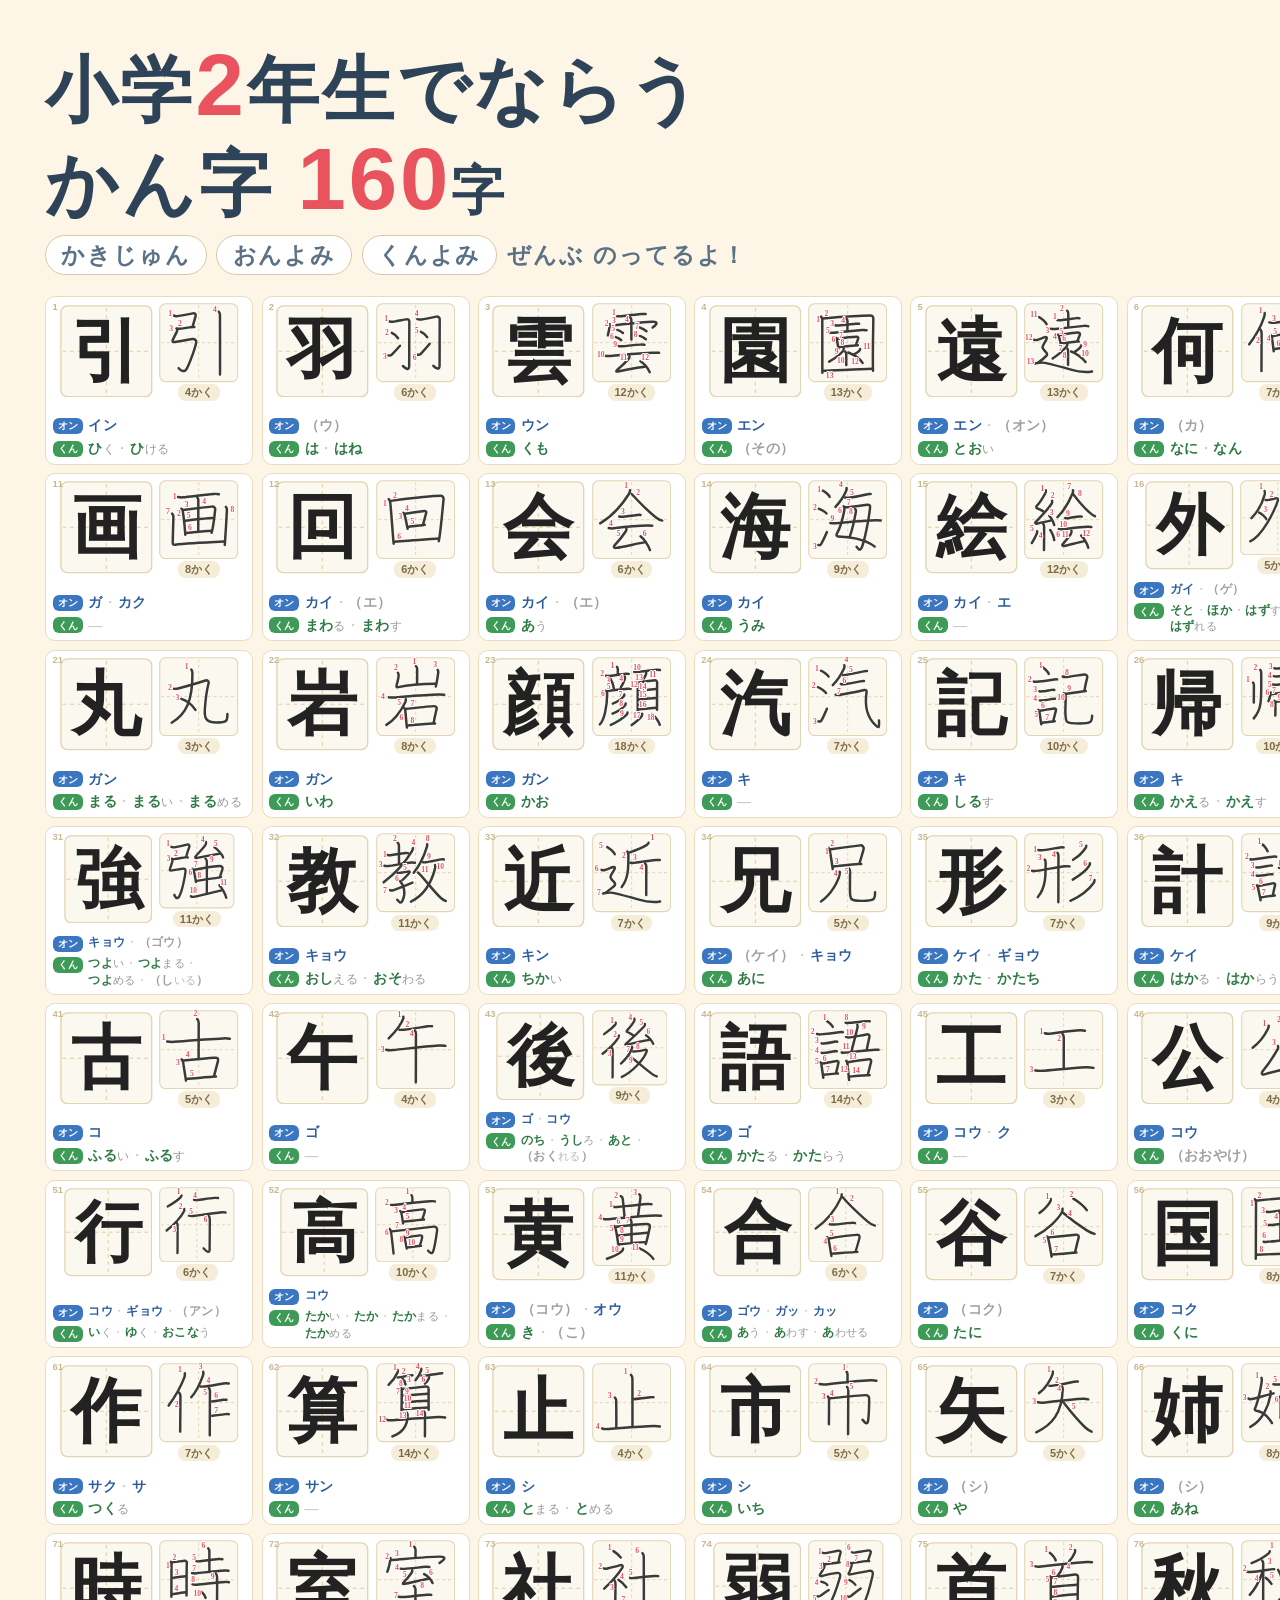
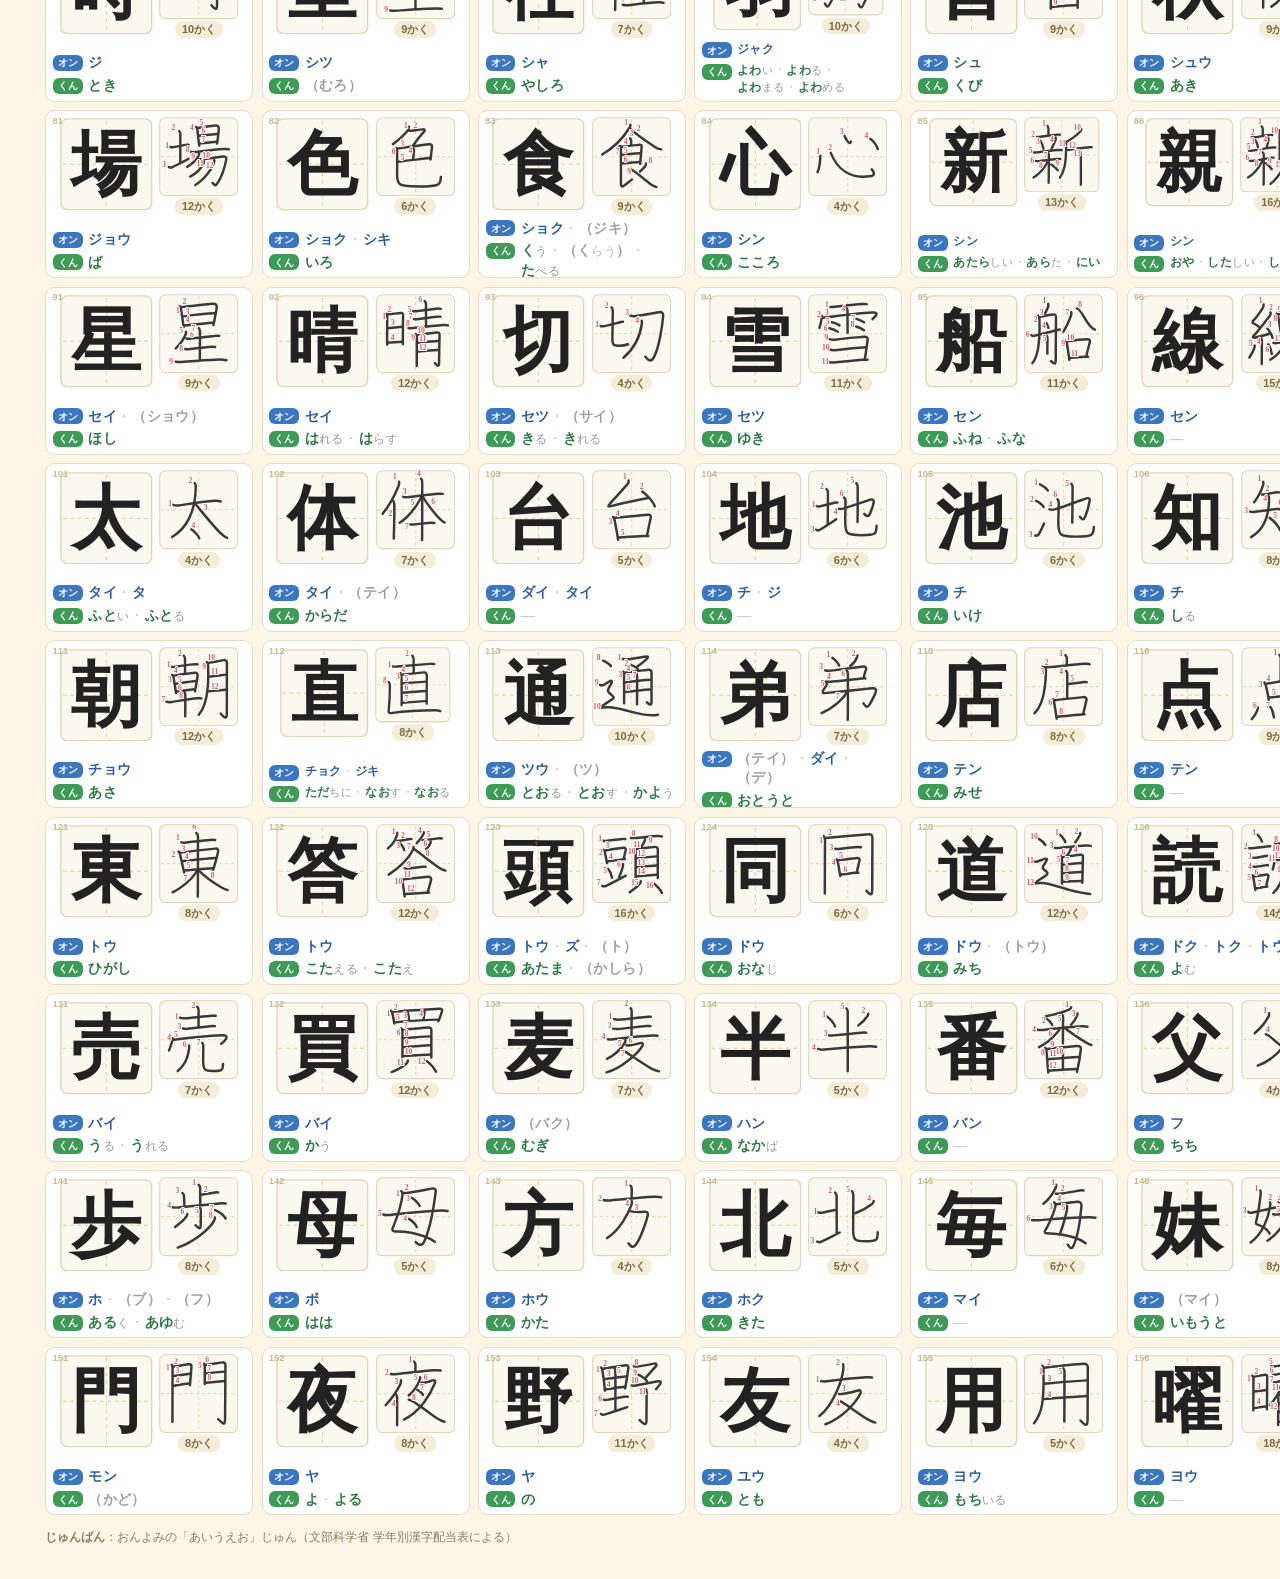
==== kanji-poster/poster.html @ ee33a159 "小学2年生配当漢字160字のA1ポスター（書き順・音訓読みつき）を追加 - 常用漢字表・学年別漢字配当表・KanjiVGを照合した検証済みデータで組版 - A1（594×841mm）完全ベクターPDF" ====
<!DOCTYPE html>
<html lang="ja"><head><meta charset="utf-8">
<style>
@font-face { font-family:"Klee One"; src:url("fonts/KleeOne-Regular.ttf"); font-weight:400; }
@font-face { font-family:"Klee One"; src:url("fonts/KleeOne-SemiBold.ttf"); font-weight:600; }
@font-face { font-family:"Zen Maru"; src:url("fonts/ZenMaruGothic-Medium.ttf"); font-weight:500; }
@font-face { font-family:"Zen Maru"; src:url("fonts/ZenMaruGothic-Bold.ttf"); font-weight:700; }
@font-face { font-family:"Zen Maru"; src:url("fonts/ZenMaruGothic-Black.ttf"); font-weight:900; }
@page { size:594mm 841mm; margin:0; }
* { margin:0; padding:0; box-sizing:border-box; }
html,body { width:594mm; height:841mm; overflow:hidden; }
body { background:#fdf6e6; font-family:"Zen Maru","Klee One",sans-serif; color:#3a3a3a;
       -webkit-print-color-adjust:exact; print-color-adjust:exact; }
.page { width:594mm; height:840.2mm; padding:10mm 12mm 8mm; display:flex; flex-direction:column;
         page-break-after:avoid; page-break-inside:avoid; }

/* ---------- ヘッダー ---------- */
.header { display:flex; align-items:stretch; gap:8mm; margin-bottom:5.5mm; }
.titlebox { flex:1; }
.title { font-weight:900; font-size:19mm; letter-spacing:0.8mm; line-height:1.08; color:#2f4358; }
.title .num { color:#e8535e; font-size:23mm; }
.title .ji { font-size:14mm; }
.subtitle { margin-top:2.6mm; font-weight:700; font-size:6.2mm; color:#5b7186; letter-spacing:0.5mm; }
.subtitle .tag { display:inline-block; background:#fff; border:0.5mm solid #d8c9a8; border-radius:10mm;
                  padding:0.8mm 4mm; margin-right:2.5mm; }
.legend { width:150mm; background:#fff; border:0.6mm solid #e5d7b4; border-radius:4mm;
           padding:3.5mm 4mm 3mm; display:flex; gap:4mm; }
.legend .cell.lg { width:56mm; flex:none; box-shadow:none; border:0.45mm solid #e8dcc0; }
.lgtitle { font-weight:900; font-size:5.2mm; color:#2f4358; margin-bottom:1.6mm; }
.lgtitle span { background:#ffe9a8; border-radius:2mm; padding:0 1.6mm; }
.lgnotes { flex:1; font-size:3.55mm; font-weight:500; line-height:1.62; color:#4a4a4a; }
.lgnotes b { font-weight:700; }
.lgnotes .r { color:#e8535e; font-weight:700; }
.lgnotes .b { color:#3b76c0; font-weight:700; }
.lgnotes .g { color:#3e9b57; font-weight:700; }
.lgnotes .gy { color:#8a8a8a; }

/* ---------- グリッド ---------- */
.grid { flex:1; min-height:0; display:grid; grid-template-columns:repeat(10,1fr);
         grid-template-rows:repeat(16,minmax(0,1fr)); gap:2.2mm; }
.cell { position:relative; background:#fff; border:0.45mm solid #e8dcc0; border-radius:2.6mm;
         padding:1.6mm 1.8mm 1.4mm; display:flex; flex-direction:column; overflow:hidden; }
.idx { position:absolute; top:1mm; left:1.6mm; font-size:2.5mm; font-weight:700; color:#c9b98f; }
.chead { display:flex; justify-content:center; align-items:flex-start; gap:1.8mm; }
.big { width:24.5mm; height:24.5mm; margin-top:0.4mm; }
.bigk { font-family:"Klee One"; font-weight:600; font-size:76px; fill:#222;
         text-anchor:middle; dominant-baseline:central; }
.sqbg { fill:#fbf8ef; stroke:#e3d5b2; stroke-width:1.5; }
.gl { stroke:#dccf9f; stroke-width:1.1; stroke-dasharray:4 4; }
.sowrap { display:flex; flex-direction:column; align-items:center; }
.sod { width:21mm; height:21mm; }
.st { fill:none; stroke:#3a3a3a; stroke-width:3.4; stroke-linecap:round; stroke-linejoin:round; }
.sn { font-family:"Zen Maru"; font-weight:900; font-size:10.5px; fill:#e8535e;
       stroke:#ffffff; stroke-width:2.6px; paint-order:stroke fill; }
.scount { margin-top:0.5mm; font-size:2.9mm; font-weight:700; color:#7a6b47;
           background:#f5edd8; border-radius:2mm; padding:0 1.8mm; line-height:1.5; }

/* ---------- 読み ---------- */
.reads { margin-top:auto; padding-top:1.1mm; display:flex; flex-direction:column; gap:0.9mm; }
.rline { display:flex; align-items:baseline; gap:1.4mm; }
.chip { flex:none; font-size:2.7mm; font-weight:900; color:#fff; border-radius:1.6mm;
         padding:0.35mm 1.3mm 0.25mm; line-height:1.35; align-self:flex-start; margin-top:0.45mm; }
.con { background:#3b76c0; }
.ckun { background:#3e9b57; }
.rtx { font-family:"Klee One"; font-weight:600; font-size:3.7mm; line-height:1.38; letter-spacing:0.1mm; }
.rtx.on { color:#2c5d9e; }
.rtx.kun { color:#2e7a44; }
.ok { font-weight:400; color:#999; font-size:88%; }
.jhs { color:#a0a0a0; }
.jhs .ok { color:#b8b8b8; }
.rd { white-space:nowrap; }
.rsep { color:#c8c8c8; font-weight:400; margin:0 0.1mm; }
.none { color:#c8c8c8; }
.cell.sm .rtx { font-size:3.2mm; }
.cell.xs .rtx { font-size:2.75mm; letter-spacing:0; }
.cell.xxs .rtx { font-size:2.45mm; letter-spacing:0; line-height:1.24; }
.cell.xxs .reads { gap:0.5mm; padding-top:0.7mm; }
.cell.sm .big, .cell.xs .big, .cell.xxs .big { width:23.4mm; height:23.4mm; }
.cell.sm .sod, .cell.xs .sod, .cell.xxs .sod { width:20mm; height:20mm; }
.cell.lg .rtx { font-size:3.4mm; }

/* ---------- フッター ---------- */
.footer { margin-top:4mm; display:flex; justify-content:space-between; align-items:flex-end;
           font-size:3.1mm; font-weight:500; color:#8a7c5c; }
.footer .left b { font-weight:700; }
</style></head>
<body><div class="page">
  <div class="header">
    <div class="titlebox">
      <div class="title">小学<span class="num">2</span>年生でならう<br>かん字 <span class="num">160</span><span class="ji">字</span></div>
      <div class="subtitle"><span class="tag">かきじゅん</span><span class="tag">おんよみ</span><span class="tag">くんよみ</span>ぜんぶ のってるよ！</div>
    </div>
    <div class="legend">
      <div class="cell lg">
  <div class="chead">
    <svg class="big" viewBox="0 0 100 100"><rect x="1" y="1" width="98" height="98" rx="7" class="sqbg"/><line x1="50.0" y1="3" x2="50.0" y2="97" class="gl"/><line x1="3" y1="50.0" x2="97" y2="50.0" class="gl"/><text x="50" y="50" class="bigk">強</text></svg>
    <div class="sowrap"><svg class="sod" viewBox="0 0 109 109"><rect x="1" y="1" width="107" height="107" rx="8" class="sqbg"/><line x1="54.5" y1="3" x2="54.5" y2="106" class="gl"/><line x1="3" y1="54.5" x2="106" y2="54.5" class="gl"/><path d="M17.5,19.84c1,0.66,3.5,0.95,4.69,0.79c5.81-0.76,13.69-2.51,18.27-3.79c2.42-0.67,4.29,0.78,3.24,3.39c-0.61,1.53-3.39,9.93-4.37,13.78" class="st"/><path d="M18.38,37.25c0.75,0.25,2.03,0.43,3.26,0.32c5.34-0.49,14.24-2.32,15.87-2.32c2,0,2.75-0.25,4,0" class="st"/><path d="M18.88,37.43c0.84,0.84,0.71,2.31,0.36,3.83C18.83,43,16.35,50.03,16,50.94c-1,2.56-0.53,3.75,2.75,3.06c3-0.62,12.25-2.3,16.46-2.69c2.04-0.19,3.29,1.56,3.04,4.19c-0.85,8.9-5.22,29.45-9,35.75c-3.75,6.25-6.36-0.31-7.19-2.17" class="st"/><path d="M67.75,12.75c0.38,1.75-0.25,4-1.25,5.25c-5.49,6.86-7.25,8.5-13.32,15.09C51.39,35.05,52,36.63,55,36c9.5-2,21.25-4.25,32.85-6.25" class="st"/><path d="M79.88,20.5c4.46,2.6,11.51,10.7,12.62,14.75" class="st"/><path d="M48.25,51.62c0.5,0.19,1.67,1.53,1.8,2.1c0.75,3.36,1.54,7.11,2.52,12.81c0.23,1.32,0.47,2.72,0.72,4.2" class="st"/><path d="M50.99,52.97c11.63-2.34,27.88-4.72,36.57-5.39c2.74-0.21,4.5,2.38,4.18,3.67c-0.91,3.67-2.48,7.26-3.53,11.24" class="st"/><path d="M53.62,69c6.93-1.31,21.4-3.19,32.15-4.76c1.29-0.19,2.53-0.37,3.7-0.55" class="st"/><path d="M66.97,37c1.28,1,2.07,2.5,2.07,4.26c0,3.99,0.05,32.54-0.08,45.24" class="st"/><path d="M45.98,91.04c1.02,1.21,2.87,1.16,3.88,0.97s37.61-8.34,40.65-9.26" class="st"/><path d="M87,75.5c3.53,3.18,9.12,13.06,10,18" class="st"/><text x="10.5" y="18.5" class="sn">1</text><text x="21.75" y="33.13" class="sn">2</text><text x="11.25" y="40.63" class="sn">3</text><text x="60.5" y="13.5" class="sn">4</text><text x="79.5" y="18.5" class="sn">5</text><text x="42.5" y="60.5" class="sn">6</text><text x="50.5" y="49.63" class="sn">7</text><text x="55.5" y="65.5" class="sn">8</text><text x="73.5" y="42.13" class="sn">9</text><text x="44.25" y="87.13" class="sn">10</text><text x="88.5" y="74.5" class="sn">11</text></svg><div class="scount">11かく</div></div>
  </div>
  <div class="reads">
    <div class="rline"><span class="chip con">オン</span><span class="rtx on"><span class="rd">キョウ</span><span class="rsep">・</span><span class="rd jhs">（ゴウ）</span></span></div>
    <div class="rline"><span class="chip ckun">くん</span><span class="rtx kun"><span class="rd">つよ<span class="ok">い</span></span><span class="rsep">・</span><span class="rd">つよ<span class="ok">まる</span></span><span class="rsep">・</span><span class="rd">つよ<span class="ok">める</span></span><span class="rsep">・</span><span class="rd jhs">（し<span class="ok">いる</span>）</span></span></div>
  </div>
</div>
      <div class="lgn">
        <div class="lgtitle"><span>この ひょうの みかた</span></div>
        <div class="lgnotes">
          <span class="r">あかい すうじ</span>は かく じゅんばん（かきじゅん）だよ。<br>
          <b class="b">オン</b>＝おんよみ（カタカナ）、<b class="g">くん</b>＝くんよみ（ひらがな）。<br>
          <span class="gy">ほそい じ</span>は おくりがな。<span class="gy">（　）の よみかた</span>は 中学校や 高校で ならうよ。<br>
          「◯かく」は その かん字を かく かいすう（<b>画すう</b>）だよ。
        </div>
      </div>
    </div>
  </div>
  <div class="grid">
<div class="cell">
  <div class="idx">1</div>
  <div class="chead">
    <svg class="big" viewBox="0 0 100 100"><rect x="1" y="1" width="98" height="98" rx="7" class="sqbg"/><line x1="50.0" y1="3" x2="50.0" y2="97" class="gl"/><line x1="3" y1="50.0" x2="97" y2="50.0" class="gl"/><text x="50" y="50" class="bigk">引</text></svg>
    <div class="sowrap"><svg class="sod" viewBox="0 0 109 109"><rect x="1" y="1" width="107" height="107" rx="8" class="sqbg"/><line x1="54.5" y1="3" x2="54.5" y2="106" class="gl"/><line x1="3" y1="54.5" x2="106" y2="54.5" class="gl"/><path d="M20.5,17.25c1.5,0.88,3.73,0.9,5,0.75c5.12-0.62,15.62-2.5,21-3.75c2.54-0.59,4.53,0.85,3.75,3.75c-0.88,3.25-2.88,10.25-4,14" class="st"/><path d="M24,35c1,0.5,2.45,0.51,3.62,0.44c4.88-0.31,12.62-1.69,15.62-2.19c1.74-0.29,3.62-0.5,5.25-0.25" class="st"/><path d="M24.75,35.5c0.88,1.25,0.62,2.25-0.25,4c-0.65,1.3-5.07,10.06-5.5,11c-1.25,2.75,0,3.5,3,3c2.03-0.34,19.5-3.25,23.5-4c3.55-0.67,6.23,1.45,5.52,5c-1.97,9.78-9.4,29.42-13.02,36c-2.75,5-7.5,3.25-11-1" class="st"/><path d="M82,11.75c1.31,1.31,1.75,3,1.75,4.75c0,0.89,0.09,58.38,0.09,75.5c0,3.17-0.06,5.38-0.09,6.25" class="st"/><text x="12.75" y="18.13" class="sn">1</text><text x="26.0" y="32.0" class="sn">2</text><text x="14.25" y="39.13" class="sn">3</text><text x="74.0" y="12.0" class="sn">4</text></svg><div class="scount">4かく</div></div>
  </div>
  <div class="reads">
    <div class="rline"><span class="chip con">オン</span><span class="rtx on"><span class="rd">イン</span></span></div>
    <div class="rline"><span class="chip ckun">くん</span><span class="rtx kun"><span class="rd">ひ<span class="ok">く</span></span><span class="rsep">・</span><span class="rd">ひ<span class="ok">ける</span></span></span></div>
  </div>
</div><div class="cell">
  <div class="idx">2</div>
  <div class="chead">
    <svg class="big" viewBox="0 0 100 100"><rect x="1" y="1" width="98" height="98" rx="7" class="sqbg"/><line x1="50.0" y1="3" x2="50.0" y2="97" class="gl"/><line x1="3" y1="50.0" x2="97" y2="50.0" class="gl"/><text x="50" y="50" class="bigk">羽</text></svg>
    <div class="sowrap"><svg class="sod" viewBox="0 0 109 109"><rect x="1" y="1" width="107" height="107" rx="8" class="sqbg"/><line x1="54.5" y1="3" x2="54.5" y2="106" class="gl"/><line x1="3" y1="54.5" x2="106" y2="54.5" class="gl"/><path d="M18.5,25.25c1.75,0.75,3.75,0.75,6.32,0.34c5.22-0.84,14.87-2.97,16.46-3.1c3.58-0.29,4.48,0.39,4.48,3.55c0,3.6-0.17,48.23-0.17,60.15c0,9.08-7.72,1.06-8.61,0.32" class="st"/><path d="M21.77,41.08c3.02,1.3,6.48,4.29,8.54,7.38" class="st"/><path d="M17,72c2.12,0.62,3.25,0.25,4.75-1.25c0.88-0.88,7.5-7.75,11.25-12" class="st"/><path d="M56.75,22.25C58.5,22.88,60,23,62.57,22.59c5.22-0.84,18.89-3.55,20.46-3.85c2.47-0.48,4.48,1.27,4.48,3.55c0,3.85-0.17,51.73-0.17,63.65c0,8.58-7.72,1.06-8.61,0.32" class="st"/><path d="M61.77,39.58c3.02,1.3,6.98,4.92,8.54,7.38" class="st"/><path d="M56.75,71c1.88,0.5,3.25,0.25,4.75-1.25c1.51-1.51,8.7-9.55,12.25-13.75" class="st"/><text x="11.25" y="24.13" class="sn">1</text><text x="12.5" y="43.5" class="sn">2</text><text x="9.5" y="76.5" class="sn">3</text><text x="53.25" y="18.13" class="sn">4</text><text x="53.25" y="41.5" class="sn">5</text><text x="50.5" y="78.5" class="sn">6</text></svg><div class="scount">6かく</div></div>
  </div>
  <div class="reads">
    <div class="rline"><span class="chip con">オン</span><span class="rtx on"><span class="rd jhs">（ウ）</span></span></div>
    <div class="rline"><span class="chip ckun">くん</span><span class="rtx kun"><span class="rd">は</span><span class="rsep">・</span><span class="rd">はね</span></span></div>
  </div>
</div><div class="cell">
  <div class="idx">3</div>
  <div class="chead">
    <svg class="big" viewBox="0 0 100 100"><rect x="1" y="1" width="98" height="98" rx="7" class="sqbg"/><line x1="50.0" y1="3" x2="50.0" y2="97" class="gl"/><line x1="3" y1="50.0" x2="97" y2="50.0" class="gl"/><text x="50" y="50" class="bigk">雲</text></svg>
    <div class="sowrap"><svg class="sod" viewBox="0 0 109 109"><rect x="1" y="1" width="107" height="107" rx="8" class="sqbg"/><line x1="54.5" y1="3" x2="54.5" y2="106" class="gl"/><line x1="3" y1="54.5" x2="106" y2="54.5" class="gl"/><path d="M34.21,18.07c1.59,0.18,3.65,0.3,5.08,0.14c0.35-0.04,0.72-0.08,1.1-0.12c6.92-0.75,18.73-2.14,27.81-2.95c2.01-0.18,3.69-0.15,5.54,0.1" class="st"/><path d="M24.54,29c-0.17,5.3-1.64,10.11-2.73,15.47" class="st"/><path d="M26.02,31.17c16.23-2.04,39.36-4.54,56.48-5.42c11.49-0.59,3.75,5.75,0.75,8" class="st"/><path d="M52.48,19.59c0.91,0.91,1.57,2.41,1.57,3.82c0,0.3,0.04,13.99,0.05,21.84c0,2.18,0.01,3.93,0.01,4.84" class="st"/><path d="M34.72,36.98c2.67,0.69,6.32,3,7.78,4.15" class="st"/><path d="M32.72,46.88c2.5,0.75,6.12,3.01,7.49,4.26" class="st"/><path d="M65.93,33.77c3.53,1.3,7.53,3.9,8.94,4.98" class="st"/><path d="M65.7,45.19c2.85,0.8,6.74,3.22,8.3,4.56" class="st"/><path d="M36.5,59.2c1.42,0.27,3.8,0.4,5.21,0.27c9.21-0.84,15.69-1.84,25.2-2.31c2.36-0.12,4.03,0.13,5.21,0.26" class="st"/><path d="M17.5,72.41c3.6,0.44,7.19,0.47,10.76,0.05c16.62-1.96,36.6-3.48,53.89-4.17c4.75-0.19,7.6-0.06,9.98,0.13" class="st"/><path d="M51.43,73.28c0.07,1.22-0.47,2.87-1.36,3.87C45.75,82,40.5,87,34.78,91.61c-1.97,1.59-2.11,3.21,1.01,2.48C42.5,92.5,61.58,89,72.5,87.5" class="st"/><path d="M66.46,79.93C71,82.58,76.88,89.62,79.31,95" class="st"/><text x="27.5" y="16.5" class="sn">1</text><text x="17.5" y="31.5" class="sn">2</text><text x="27.5" y="27.13" class="sn">3</text><text x="45.38" y="25.5" class="sn">4</text><text x="26.5" y="38.88" class="sn">5</text><text x="24.62" y="49.25" class="sn">6</text><text x="59.05" y="35.62" class="sn">7</text><text x="57.25" y="46.13" class="sn">8</text><text x="29.25" y="60.0" class="sn">9</text><text x="6.88" y="73.88" class="sn">10</text><text x="38.62" y="78.75" class="sn">11</text><text x="67.75" y="78.12" class="sn">12</text></svg><div class="scount">12かく</div></div>
  </div>
  <div class="reads">
    <div class="rline"><span class="chip con">オン</span><span class="rtx on"><span class="rd">ウン</span></span></div>
    <div class="rline"><span class="chip ckun">くん</span><span class="rtx kun"><span class="rd">くも</span></span></div>
  </div>
</div><div class="cell">
  <div class="idx">4</div>
  <div class="chead">
    <svg class="big" viewBox="0 0 100 100"><rect x="1" y="1" width="98" height="98" rx="7" class="sqbg"/><line x1="50.0" y1="3" x2="50.0" y2="97" class="gl"/><line x1="3" y1="50.0" x2="97" y2="50.0" class="gl"/><text x="50" y="50" class="bigk">園</text></svg>
    <div class="sowrap"><svg class="sod" viewBox="0 0 109 109"><rect x="1" y="1" width="107" height="107" rx="8" class="sqbg"/><line x1="54.5" y1="3" x2="54.5" y2="106" class="gl"/><line x1="3" y1="54.5" x2="106" y2="54.5" class="gl"/><path d="M18,18.79c1.29,1.29,1.61,2.94,1.61,4.78c0,12.45,0.07,46.78,0.08,66.05c0,2.27,0,4.33,0,6.12" class="st"/><path d="M20.74,21.21c19.04-1.59,54.71-3.96,65.51-3.96c2.75,0,3.55,2.42,3.5,5.35C89.52,36.75,88.86,66.5,89.16,88c0.02,1.75,0.05,3.44,0.09,5.07" class="st"/><path d="M37.07,30.57c1.25,0.26,3.52,0.34,4.77,0.26C50.25,30.25,60,29,65.82,28.47c2.07-0.19,3.32-0.13,4.36,0" class="st"/><path d="M52.99,21.87c0.64,0.64,1.25,1.76,1.25,2.69c0,2.95-0.14,13.16-0.14,14.01" class="st"/><path d="M29.39,40.62c1.62,0.43,4.3,0.34,5.91,0.18c11.94-1.18,29.44-2.8,39.52-3.69c2.68-0.24,4.32,0.2,5.67,0.42" class="st"/><path d="M38.31,47.95c0.68,0.68,1.19,1.42,1.34,2.23c0.61,3.29,0.96,5.69,1.67,9.55c0.26,1.42,0.26,1.78,0.49,2.94" class="st"/><path d="M40.76,49.08c7.81-1.1,21.3-2.51,26.24-2.68c1.9-0.07,2.18,1.39,2.02,2.13c-0.35,1.58-2.31,6.52-2.98,8.39" class="st"/><path d="M42.65,60.58c5.01-0.69,15.1-1.7,22.12-2.24c1.29-0.1,2.54-0.2,3.69-0.31" class="st"/><path d="M49.13,62.5c0.21,1.56-0.56,3.02-1.58,4.14c-4.67,5.11-9.92,9.11-18.49,13.86" class="st"/><path d="M51.09,66.7c0.98,0.98,1.43,1.67,1.43,3.08c0,3.46-0.01,8.12-0.01,12.09c0,1.16,0,2.25,0,3.25" class="st"/><path d="M71.59,63.21C71.5,64.12,71,65,69.97,66.04c-1.29,1.3-3.97,3.21-7.88,4.89" class="st"/><path d="M55.38,68c8.25,3.29,15.07,7.67,19.62,14.25" class="st"/><path d="M21,93.1c13.75-0.35,48.71-2.29,66.75-2.69" class="st"/><text x="11.5" y="26.5" class="sn">1</text><text x="22.5" y="17.5" class="sn">2</text><text x="30.5" y="31.63" class="sn">3</text><text x="45.75" y="27.13" class="sn">4</text><text x="24.75" y="40.63" class="sn">5</text><text x="32.25" y="54.13" class="sn">6</text><text x="42.75" y="48.5" class="sn">7</text><text x="44.5" y="57.5" class="sn">8</text><text x="36.75" y="70.63" class="sn">9</text><text x="39.75" y="82.63" class="sn">10</text><text x="75.75" y="63.13" class="sn">11</text><text x="59.25" y="84.13" class="sn">12</text><text x="24.5" y="102.5" class="sn">13</text></svg><div class="scount">13かく</div></div>
  </div>
  <div class="reads">
    <div class="rline"><span class="chip con">オン</span><span class="rtx on"><span class="rd">エン</span></span></div>
    <div class="rline"><span class="chip ckun">くん</span><span class="rtx kun"><span class="rd jhs">（その）</span></span></div>
  </div>
</div><div class="cell">
  <div class="idx">5</div>
  <div class="chead">
    <svg class="big" viewBox="0 0 100 100"><rect x="1" y="1" width="98" height="98" rx="7" class="sqbg"/><line x1="50.0" y1="3" x2="50.0" y2="97" class="gl"/><line x1="3" y1="50.0" x2="97" y2="50.0" class="gl"/><text x="50" y="50" class="bigk">遠</text></svg>
    <div class="sowrap"><svg class="sod" viewBox="0 0 109 109"><rect x="1" y="1" width="107" height="107" rx="8" class="sqbg"/><line x1="54.5" y1="3" x2="54.5" y2="106" class="gl"/><line x1="3" y1="54.5" x2="106" y2="54.5" class="gl"/><path d="M45.82,23.35c1.16,0.32,3.27,0.47,4.43,0.32c6.16-0.8,16.04-2.18,22.01-2.9c1.92-0.23,3.08,0.16,4.04,0.32" class="st"/><path d="M59.23,10.62c0.89,0.89,1.61,2.38,1.61,4.07c0,9.57-0.06,16.66-0.06,17.81" class="st"/><path d="M36.89,35.45c1.67,0.46,4.5,0.41,6.15,0.21C54.88,34.25,67,32.88,82.4,31.44c2.77-0.26,4.45,0.22,5.84,0.45" class="st"/><path d="M46.56,43.29c0.76,0.76,1.19,1.84,1.34,2.54c0.4,1.86,1.29,4.33,2.16,8.42c0.28,1.33,0.54,2.12,0.75,3.27" class="st"/><path d="M48.53,44.19c6.72-1.06,20.53-3.37,25.47-3.55c1.9-0.07,3.25,0.99,2.77,2.79c-0.48,1.77-2.39,5.97-3.1,8.13" class="st"/><path d="M51.65,55.3c4.76-0.7,12.6-1.37,19.15-2.18c1.62-0.2,3.2-0.5,4.42-0.27" class="st"/><path d="M59.6,56.21c0.15,1.17-0.21,2.4-1.38,3.79c-4.47,5.25-10.72,10.63-18.91,16.22" class="st"/><path d="M59.51,62.57c0.74,0.93,1,2.06,1,3.43c0,4.73-0.01,10.15-0.01,14.63c0,1.55,0,2.99,0,4.25" class="st"/><path d="M78.35,58.42c-0.1,0.95-0.35,1.83-1.38,2.91c-1.48,1.56-3.6,3.3-7.64,6.1" class="st"/><path d="M64.75,66.6C70.72,68.69,80.24,75.04,84.5,81" class="st"/><path d="M20.71,19.25c3.63,1.74,9.38,7.17,10.29,9.88" class="st"/><path d="M13.25,50.5c1.62,0.5,3.76,0.53,4.75,0.25c2.62-0.75,6.62-2.38,9.75-3.5c3.38-1.22,4.95,0.06,2.61,3.74C24,61,24,61.25,29.75,67.13c2.85,2.92,2.5,4,0,6.37c-1.42,1.34-8.75,7.5-10.25,8" class="st"/><path d="M15.25,83c3-0.5,9-1.75,13.5-0.75s30.07,7.71,34.5,9c12,3.5,21.25,4.5,30.25,2.75" class="st"/><text x="39.75" y="22.5" class="sn">1</text><text x="49.5" y="10.5" class="sn">2</text><text x="29.5" y="40.63" class="sn">3</text><text x="39.75" y="49.5" class="sn">4</text><text x="48.75" y="42.63" class="sn">5</text><text x="52.5" y="52.5" class="sn">6</text><text x="47.5" y="66.5" class="sn">7</text><text x="53.25" y="75.5" class="sn">8</text><text x="81.5" y="60.13" class="sn">9</text><text x="78.5" y="72.5" class="sn">10</text><text x="8.75" y="19.63" class="sn">11</text><text x="1.25" y="51.5" class="sn">12</text><text x="3.75" y="84.13" class="sn">13</text></svg><div class="scount">13かく</div></div>
  </div>
  <div class="reads">
    <div class="rline"><span class="chip con">オン</span><span class="rtx on"><span class="rd">エン</span><span class="rsep">・</span><span class="rd jhs">（オン）</span></span></div>
    <div class="rline"><span class="chip ckun">くん</span><span class="rtx kun"><span class="rd">とお<span class="ok">い</span></span></span></div>
  </div>
</div><div class="cell">
  <div class="idx">6</div>
  <div class="chead">
    <svg class="big" viewBox="0 0 100 100"><rect x="1" y="1" width="98" height="98" rx="7" class="sqbg"/><line x1="50.0" y1="3" x2="50.0" y2="97" class="gl"/><line x1="3" y1="50.0" x2="97" y2="50.0" class="gl"/><text x="50" y="50" class="bigk">何</text></svg>
    <div class="sowrap"><svg class="sod" viewBox="0 0 109 109"><rect x="1" y="1" width="107" height="107" rx="8" class="sqbg"/><line x1="54.5" y1="3" x2="54.5" y2="106" class="gl"/><line x1="3" y1="54.5" x2="106" y2="54.5" class="gl"/><path d="M32.5,13.75c0.23,2.1-0.19,3.81-0.8,5.66c-3.95,11.84-9.67,23.37-20.45,37.34" class="st"/><path d="M26.76,36.5c1.24,1.5,1.54,3.04,1.54,5.5c0,9.46-0.13,30.79-0.17,44.62c-0.01,2.6-0.01,4.94-0.01,6.88" class="st"/><path d="M38.88,26.64c1.74,0.5,4.68,0.67,6.41,0.5c13.21-1.27,33.84-4.77,46.26-5.86c2.88-0.25,4.63,0.24,6.08,0.49" class="st"/><path d="M40.87,44c0.75,0.75,1.26,1.62,1.36,2.21c0.67,4.06,1.44,10.16,2.25,16.3c0.27,2.04,0.26,2.01,0.47,3.75" class="st"/><path d="M43.27,45.6c6.28-1.17,15.14-2.97,19.73-3.72c3.13-0.51,4.4,0.31,3.68,3.51c-0.86,3.86-2.49,10.33-3.28,14.14" class="st"/><path d="M45.59,63.17c3.71-0.39,9.45-1.24,14.45-1.85c1.89-0.23,3.82-0.47,5.75-0.69" class="st"/><path d="M83.25,24.75c1,1,1.74,2.18,1.81,4.99c0.33,13.52-0.21,56.44-0.21,61.04c0,10.71-6.35,2.71-9.18-0.77" class="st"/><text x="24.5" y="13.5" class="sn">1</text><text x="20.5" y="55.5" class="sn">2</text><text x="42.75" y="24.5" class="sn">3</text><text x="35.5" y="52.63" class="sn">4</text><text x="44.25" y="42.13" class="sn">5</text><text x="48.75" y="59.5" class="sn">6</text><text x="76.5" y="34.63" class="sn">7</text></svg><div class="scount">7かく</div></div>
  </div>
  <div class="reads">
    <div class="rline"><span class="chip con">オン</span><span class="rtx on"><span class="rd jhs">（カ）</span></span></div>
    <div class="rline"><span class="chip ckun">くん</span><span class="rtx kun"><span class="rd">なに</span><span class="rsep">・</span><span class="rd">なん</span></span></div>
  </div>
</div><div class="cell">
  <div class="idx">7</div>
  <div class="chead">
    <svg class="big" viewBox="0 0 100 100"><rect x="1" y="1" width="98" height="98" rx="7" class="sqbg"/><line x1="50.0" y1="3" x2="50.0" y2="97" class="gl"/><line x1="3" y1="50.0" x2="97" y2="50.0" class="gl"/><text x="50" y="50" class="bigk">科</text></svg>
    <div class="sowrap"><svg class="sod" viewBox="0 0 109 109"><rect x="1" y="1" width="107" height="107" rx="8" class="sqbg"/><line x1="54.5" y1="3" x2="54.5" y2="106" class="gl"/><line x1="3" y1="54.5" x2="106" y2="54.5" class="gl"/><path d="M41.5,13.75c0.15,1.14-0.46,2.36-1.32,3.14C37.23,20.43,29.51,26,18.75,29.75" class="st"/><path d="M11.07,41.45c0.77,0.23,2.84,0.53,4.9,0.43c7.51-0.38,19.55-2.63,28.91-3.78c2.04-0.25,3.08-0.23,4.37,0" class="st"/><path d="M34.64,25.62c1.12,1.12,1.51,2.38,1.51,4.08c0.1,1.06,0.03,43.06-0.06,59.54c-0.02,3-0.03,5.13-0.05,6" class="st"/><path d="M35.53,41.63c0,1.62-1.18,4.33-1.89,5.8c-5.39,11.24-15.02,24.53-22.39,32.19" class="st"/><path d="M38.25,46.75c3.46,1.67,8.94,6.87,9.81,9.47" class="st"/><path d="M59.5,21.5c3.18,1.5,8.2,6.17,9,8.5" class="st"/><path d="M56.25,41.25c3.62,1.23,9.34,5.08,10.25,7" class="st"/><path d="M45.88,64.25c1.53,0.5,3.58,0.8,6.14,0.5c11.73-1.38,26.73-4.5,41.16-5.5c2.58-0.18,4.45-0.25,6.07,0" class="st"/><path d="M77.87,13.25c1.13,1.13,1.96,3,1.96,4.75c0,0.87,0.05,53.4-0.12,73.5c-0.03,3.57-0.06,6.06-0.1,7" class="st"/><text x="34.5" y="12.5" class="sn">1</text><text x="3.75" y="42.13" class="sn">2</text><text x="29.25" y="34.63" class="sn">3</text><text x="23.25" y="51.13" class="sn">4</text><text x="44.25" y="48.13" class="sn">5</text><text x="55.5" y="18.13" class="sn">6</text><text x="53.5" y="39.13" class="sn">7</text><text x="51.5" y="61.5" class="sn">8</text><text x="68.5" y="9.5" class="sn">9</text></svg><div class="scount">9かく</div></div>
  </div>
  <div class="reads">
    <div class="rline"><span class="chip con">オン</span><span class="rtx on"><span class="rd">カ</span></span></div>
    <div class="rline"><span class="chip ckun">くん</span><span class="rtx kun"><span class="none">―</span></span></div>
  </div>
</div><div class="cell">
  <div class="idx">8</div>
  <div class="chead">
    <svg class="big" viewBox="0 0 100 100"><rect x="1" y="1" width="98" height="98" rx="7" class="sqbg"/><line x1="50.0" y1="3" x2="50.0" y2="97" class="gl"/><line x1="3" y1="50.0" x2="97" y2="50.0" class="gl"/><text x="50" y="50" class="bigk">夏</text></svg>
    <div class="sowrap"><svg class="sod" viewBox="0 0 109 109"><rect x="1" y="1" width="107" height="107" rx="8" class="sqbg"/><line x1="54.5" y1="3" x2="54.5" y2="106" class="gl"/><line x1="3" y1="54.5" x2="106" y2="54.5" class="gl"/><path d="M19.75,17.56c2.06,0.37,5.85,0.54,7.9,0.37c16.1-1.31,35.23-3.18,51.51-3.76c3.43-0.12,5.5,0.18,7.21,0.36" class="st"/><path d="M51.24,18.88c0.26,1,0.13,2-0.12,2.58C50,24.04,49,25.66,46.25,28" class="st"/><path d="M35.25,29.57c0.96,0.96,1.46,1.8,1.46,2.98c0,0.6-0.1,13.36-0.09,21.19c0,3.31,0.03,5.75,0.09,6" class="st"/><path d="M37.77,31.62c7.99-1.02,29.58-3.88,31.4-3.95c2.55-0.11,4.33,0.83,4.34,3.39c0,0.9,0.01,12.2,0.01,21.69c0,1.49,0,2.95,0,4.32" class="st"/><path d="M37.89,39.64c7.86-0.76,28.11-2.76,34.79-3.17" class="st"/><path d="M37.91,47.78c10.21-1.03,25.21-2.41,34.37-3.1" class="st"/><path d="M38.23,57.09c9.27-0.84,25.52-2.59,33.82-3.02" class="st"/><path d="M47.01,59.25c0.24,1.5-0.01,2.75-1,4.14c-3.62,5.1-12.51,15.11-24.34,20.55" class="st"/><path d="M48.22,66.14c1.28,0.24,2.26,0.12,3.37-0.08c4.42-0.81,6.75-1.76,12.31-2.58c3.81-0.57,3.9,1.65,2.92,3.18C61.47,75.07,40.75,92.5,17.25,98.5" class="st"/><path d="M40.75,73.72c5.25-0.22,31,16.91,41.72,20.99c2.58,0.98,4.57,1.66,7.03,1.99" class="st"/><text x="14.25" y="17.5" class="sn">1</text><text x="55.5" y="24.5" class="sn">2</text><text x="29.25" y="37.5" class="sn">3</text><text x="37.5" y="28.63" class="sn">4</text><text x="42.75" y="37.5" class="sn">5</text><text x="42.61" y="45.5" class="sn">6</text><text x="42.67" y="54.5" class="sn">7</text><text x="32.25" y="69.5" class="sn">8</text><text x="52.5" y="63.5" class="sn">9</text><text x="38.25" y="82.63" class="sn">10</text></svg><div class="scount">10かく</div></div>
  </div>
  <div class="reads">
    <div class="rline"><span class="chip con">オン</span><span class="rtx on"><span class="rd">カ</span><span class="rsep">・</span><span class="rd jhs">（ゲ）</span></span></div>
    <div class="rline"><span class="chip ckun">くん</span><span class="rtx kun"><span class="rd">なつ</span></span></div>
  </div>
</div><div class="cell">
  <div class="idx">9</div>
  <div class="chead">
    <svg class="big" viewBox="0 0 100 100"><rect x="1" y="1" width="98" height="98" rx="7" class="sqbg"/><line x1="50.0" y1="3" x2="50.0" y2="97" class="gl"/><line x1="3" y1="50.0" x2="97" y2="50.0" class="gl"/><text x="50" y="50" class="bigk">家</text></svg>
    <div class="sowrap"><svg class="sod" viewBox="0 0 109 109"><rect x="1" y="1" width="107" height="107" rx="8" class="sqbg"/><line x1="54.5" y1="3" x2="54.5" y2="106" class="gl"/><line x1="3" y1="54.5" x2="106" y2="54.5" class="gl"/><path d="M52.44,11c0.97,0.97,1.69,2.25,1.69,3.68c0,3.42-0.08,4.99-0.08,8.1" class="st"/><path d="M27.09,23.28c0,3.73-2.77,13.98-4.03,16.47" class="st"/><path d="M27.99,27.18C41.88,25,72.75,21.5,79.81,21.2c12.19-0.52,1.14,7.87-0.34,8.63" class="st"/><path d="M32.76,40.23c1.38,0.4,3.92,0.57,5.29,0.4c8.08-1,19.7-3.38,25.59-3.84c2.29-0.18,3.41-0.04,4.83-0.11" class="st"/><path d="M51.26,41.5c0.18,1.1-0.06,2.08-0.72,2.94C47.84,48.63,38.92,55.58,26.5,60.5" class="st"/><path d="M48.07,48.96c8.31,7.92,14.18,25.04,6.92,43.51c-2.42,6.16-8.12,0.9-9.3,0.05" class="st"/><path d="M49,56c0.17,1.16-0.14,2.17-0.92,3.04c-2.78,3.84-10.78,9.86-22.33,14.21" class="st"/><path d="M52.5,65.5c0.21,1.3-0.06,2.45-0.84,3.44c-3.27,5.04-13.97,13.61-29.91,19.56" class="st"/><path d="M76.8,45.3c0.14,1.12-0.2,2.09-1.02,2.91c-2.55,3.35-9.29,8.72-18.05,12.19" class="st"/><path d="M58.79,62.82c3.72,2.92,18.27,15.42,25.25,20.69c2.49,1.88,4.18,3.12,7.08,3.87" class="st"/><text x="44.5" y="12.5" class="sn">1</text><text x="20.25" y="28.63" class="sn">2</text><text x="31.5" y="23.5" class="sn">3</text><text x="30.75" y="36.13" class="sn">4</text><text x="36.75" y="51.13" class="sn">5</text><text x="55.5" y="53.5" class="sn">6</text><text x="36.75" y="64.63" class="sn">7</text><text x="33.75" y="78.13" class="sn">8</text><text x="68.5" y="47.5" class="sn">9</text><text x="67.5" y="67.63" class="sn">10</text></svg><div class="scount">10かく</div></div>
  </div>
  <div class="reads">
    <div class="rline"><span class="chip con">オン</span><span class="rtx on"><span class="rd">カ</span><span class="rsep">・</span><span class="rd">ケ</span></span></div>
    <div class="rline"><span class="chip ckun">くん</span><span class="rtx kun"><span class="rd">いえ</span><span class="rsep">・</span><span class="rd">や</span></span></div>
  </div>
</div><div class="cell">
  <div class="idx">10</div>
  <div class="chead">
    <svg class="big" viewBox="0 0 100 100"><rect x="1" y="1" width="98" height="98" rx="7" class="sqbg"/><line x1="50.0" y1="3" x2="50.0" y2="97" class="gl"/><line x1="3" y1="50.0" x2="97" y2="50.0" class="gl"/><text x="50" y="50" class="bigk">歌</text></svg>
    <div class="sowrap"><svg class="sod" viewBox="0 0 109 109"><rect x="1" y="1" width="107" height="107" rx="8" class="sqbg"/><line x1="54.5" y1="3" x2="54.5" y2="106" class="gl"/><line x1="3" y1="54.5" x2="106" y2="54.5" class="gl"/><path d="M12.87,22.32c1.62,0.38,4.57,0.57,6.21,0.38c8.42-0.95,18.04-2.45,27.39-3.16c2.68-0.2,4.32,0.18,5.67,0.37" class="st"/><path d="M16.65,32.85c0.56,0.41,0.88,0.96,0.97,1.65c0.62,2.03,1.31,5.53,1.85,8.42c0.19,1,0.35,1.96,0.49,2.84" class="st"/><path d="M18.75,34.28c4.65-0.96,11.62-2.38,14.17-2.62c1.1-0.1,1.76,0.61,1.6,1.22c-0.5,1.92-1.31,5.39-1.98,7.88" class="st"/><path d="M20.83,43.36c2.68-0.24,5.82-0.99,9.42-1.31c1.15-0.1,2.32-0.21,3.49-0.33" class="st"/><path d="M44,21.37c0.03,0.26,0.98,1.35,1.01,3c0.12,5.81,0.06,14.91-0.02,20.39c-0.03,1.96-0.06,3.46-0.08,4.17" class="st"/><path d="M9.63,54.68c1.45,0.39,4.92,0.56,6.39,0.39C25.38,54,36.5,52,47.8,50.96c2.4-0.22,3.87,0.19,5.08,0.39" class="st"/><path d="M13.93,64.82c0.61,0.45,0.97,1.05,1.08,1.8c0.67,2.09,1.17,5.73,1.75,8.83c0.2,1.06,0.37,2.08,0.52,3.01" class="st"/><path d="M16.31,66.05c5-1.02,12.81-2.25,15.54-2.51c1.2-0.11,1.91,0.66,1.74,1.32c-0.52,2-1.86,6.32-2.56,8.9" class="st"/><path d="M18.16,76.42c3.18-0.29,7.53-1.08,11.84-1.48c0.89-0.08,1.79-0.17,2.69-0.26" class="st"/><path d="M43.91,54.26c0.06,0.26,0.79,1.35,0.85,3c0.27,7.9-0.17,31.89-0.17,34.59c0,4.66-4.25-0.98-6.35-2.12" class="st"/><path d="M66.24,13c0.5,1.67,0.52,3.33,0.09,4.95C64.43,25.07,61,36.25,56.45,44" class="st"/><path d="M62.88,37.4c0.81,0.35,2.59,0.37,3.82,0.1c7.3-1.62,13.36-2.99,19.42-4.35c7.82-1.76-0.89,10.41-2.12,12.1" class="st"/><path d="M68,44.38c0.37,1.12,0.53,2.34,0.41,3.96C67.6,58.43,63.5,80.33,51.25,91" class="st"/><path d="M68.5,61c3.45,4.84,14.8,18.55,21.86,25.13c1.64,1.53,3.42,3.24,5.64,3.87" class="st"/><text x="6.5" y="21.13" class="sn">1</text><text x="10.5" y="41.5" class="sn">2</text><text x="18.75" y="31.63" class="sn">3</text><text x="23.25" y="40.63" class="sn">4</text><text x="37.5" y="30.5" class="sn">5</text><text x="2.25" y="58.63" class="sn">6</text><text x="8.25" y="73.63" class="sn">7</text><text x="15.75" y="63.13" class="sn">8</text><text x="20.25" y="73.63" class="sn">9</text><text x="34.5" y="61.63" class="sn">10</text><text x="68.25" y="10.63" class="sn">11</text><text x="66.75" y="33.13" class="sn">12</text><text x="57.5" y="52.5" class="sn">13</text><text x="73.5" y="64.5" class="sn">14</text></svg><div class="scount">14かく</div></div>
  </div>
  <div class="reads">
    <div class="rline"><span class="chip con">オン</span><span class="rtx on"><span class="rd">カ</span></span></div>
    <div class="rline"><span class="chip ckun">くん</span><span class="rtx kun"><span class="rd">うた</span><span class="rsep">・</span><span class="rd">うた<span class="ok">う</span></span></span></div>
  </div>
</div><div class="cell">
  <div class="idx">11</div>
  <div class="chead">
    <svg class="big" viewBox="0 0 100 100"><rect x="1" y="1" width="98" height="98" rx="7" class="sqbg"/><line x1="50.0" y1="3" x2="50.0" y2="97" class="gl"/><line x1="3" y1="50.0" x2="97" y2="50.0" class="gl"/><text x="50" y="50" class="bigk">画</text></svg>
    <div class="sowrap"><svg class="sod" viewBox="0 0 109 109"><rect x="1" y="1" width="107" height="107" rx="8" class="sqbg"/><line x1="54.5" y1="3" x2="54.5" y2="106" class="gl"/><line x1="3" y1="54.5" x2="106" y2="54.5" class="gl"/><path d="M26.13,23.42c1.98,0.38,4.51,0.58,6.49,0.38c12.89-1.3,29.64-3.55,42.7-4.63c3.29-0.27,5.13-0.04,6.94,0.37" class="st"/><path d="M30.75,39.44c0.97,0.97,1.46,1.57,1.78,3.27c1.21,6.36,2.51,18.29,3.34,28.78c0.1,1.27,0.19,2.53,0.28,3.76" class="st"/><path d="M33.25,41.27c12.25-2.02,32.09-4.15,39.43-4.71c3.12-0.24,4.71,1.67,4.54,3.43c-0.52,5.36-2,18.54-3.76,27.49c-0.36,1.85-0.74,3.54-1.12,4.97" class="st"/><path d="M52.65,24.07c0.84,0.85,1.34,2.09,1.34,3.21c0,10.84-0.09,37.09-0.09,42.8" class="st"/><path d="M35.63,56.14c8.25-1.39,32.87-3.89,38.7-3.96" class="st"/><path d="M37.25,72.82C48.5,71.75,59.75,70,71.94,69.7" class="st"/><path d="M18.06,46.13c1.34,1.34,1.77,3.48,1.72,5.12c-0.28,8.63-0.5,21.08-0.93,34.25c0,2.75,0.42,3.73,3.51,3.37c11.95-1.39,52.28-3.55,66.89-4.26" class="st"/><path d="M91.86,36.88c1,1,1.5,2.33,1.4,4.38c-0.53,11.45-1.3,25.21-2.48,41.7c-0.15,2.06-0.3,4.16-0.45,6.3" class="st"/><text x="18.75" y="25.63" class="sn">1</text><text x="24.75" y="49.63" class="sn">2</text><text x="35.25" y="37.63" class="sn">3</text><text x="59.25" y="33.13" class="sn">4</text><text x="38.25" y="52.63" class="sn">5</text><text x="39.75" y="69.13" class="sn">6</text><text x="9.75" y="46.63" class="sn">7</text><text x="98.25" y="43.63" class="sn">8</text></svg><div class="scount">8かく</div></div>
  </div>
  <div class="reads">
    <div class="rline"><span class="chip con">オン</span><span class="rtx on"><span class="rd">ガ</span><span class="rsep">・</span><span class="rd">カク</span></span></div>
    <div class="rline"><span class="chip ckun">くん</span><span class="rtx kun"><span class="none">―</span></span></div>
  </div>
</div><div class="cell">
  <div class="idx">12</div>
  <div class="chead">
    <svg class="big" viewBox="0 0 100 100"><rect x="1" y="1" width="98" height="98" rx="7" class="sqbg"/><line x1="50.0" y1="3" x2="50.0" y2="97" class="gl"/><line x1="3" y1="50.0" x2="97" y2="50.0" class="gl"/><text x="50" y="50" class="bigk">回</text></svg>
    <div class="sowrap"><svg class="sod" viewBox="0 0 109 109"><rect x="1" y="1" width="107" height="107" rx="8" class="sqbg"/><line x1="54.5" y1="3" x2="54.5" y2="106" class="gl"/><line x1="3" y1="54.5" x2="106" y2="54.5" class="gl"/><path d="M17.5,26.25c1.06,1.06,1.9,3.09,2.11,4.98c1.27,11.64,2.42,29.54,4.16,51.27c0.17,2.12,0.34,2.78,0.53,5" class="st"/><path d="M20.54,28.66c20.23-2.59,57.72-6.91,68.71-6.91c2.75,0,3.82,2.51,3.5,5.5c-1.35,12.85-3.11,34.06-5.64,51.98c-0.28,1.95-0.56,2.88-0.86,4.77" class="st"/><path d="M37.75,45.14c0.8,0.64,1.29,1.45,1.47,2.45c1.2,3.61,2.35,10.46,3.54,16.12c0.28,1.32,0.53,2.1,0.74,3.3" class="st"/><path d="M40.03,46.4c7.97-1.53,22.18-3.48,26.41-3.91c1.8-0.19,2.89,1.11,2.63,2.21c-0.88,3.74-3.13,11.37-4.34,16.3" class="st"/><path d="M44.25,64.5c5.23-0.84,12.05-1.6,18.8-2.43c1.31-0.16,2.62-0.32,3.92-0.46" class="st"/><path d="M25.25,84.76c15.54-1.45,41.13-3.14,60.75-4.51" class="st"/><text x="9.75" y="36.13" class="sn">1</text><text x="23.25" y="24.13" class="sn">2</text><text x="30.75" y="54.13" class="sn">3</text><text x="39.75" y="42.13" class="sn">4</text><text x="47.25" y="60.13" class="sn">5</text><text x="29.25" y="81.13" class="sn">6</text></svg><div class="scount">6かく</div></div>
  </div>
  <div class="reads">
    <div class="rline"><span class="chip con">オン</span><span class="rtx on"><span class="rd">カイ</span><span class="rsep">・</span><span class="rd jhs">（エ）</span></span></div>
    <div class="rline"><span class="chip ckun">くん</span><span class="rtx kun"><span class="rd">まわ<span class="ok">る</span></span><span class="rsep">・</span><span class="rd">まわ<span class="ok">す</span></span></span></div>
  </div>
</div><div class="cell">
  <div class="idx">13</div>
  <div class="chead">
    <svg class="big" viewBox="0 0 100 100"><rect x="1" y="1" width="98" height="98" rx="7" class="sqbg"/><line x1="50.0" y1="3" x2="50.0" y2="97" class="gl"/><line x1="3" y1="50.0" x2="97" y2="50.0" class="gl"/><text x="50" y="50" class="bigk">会</text></svg>
    <div class="sowrap"><svg class="sod" viewBox="0 0 109 109"><rect x="1" y="1" width="107" height="107" rx="8" class="sqbg"/><line x1="54.5" y1="3" x2="54.5" y2="106" class="gl"/><line x1="3" y1="54.5" x2="106" y2="54.5" class="gl"/><path d="M52.25,14c0.25,2.28-0.52,3.59-1.8,5.62c-5.76,9.14-17.9,27-39.2,39.88" class="st"/><path d="M54.5,19.25c6.73,7.3,24.09,24.81,32.95,31.91c2.73,2.18,5.61,3.8,9.05,4.59" class="st"/><path d="M37.36,50.16c1.64,0.34,4.04,0.36,4.98,0.25c6.79-0.79,14.29-1.91,19.66-2.4c1.56-0.14,3.25-0.39,4.66,0" class="st"/><path d="M23,65.98c2.12,0.52,4.25,0.64,7.01,0.3c13.77-1.71,30.99-3.66,46.35-3.74c3.04-0.02,4.87,0.14,6.4,0.29" class="st"/><path d="M47.16,66.38c0.62,1.65-0.03,2.93-0.92,4.28c-5.17,7.8-8.02,11.38-14.99,18.84c-2.11,2.25-1.5,4.18,2,3.75c7.35-0.91,28.19-5.83,40.16-7.95" class="st"/><path d="M66.62,77.39c4.52,3.23,11,12.73,13.06,18.82" class="st"/><text x="44.25" y="10.63" class="sn">1</text><text x="60.75" y="21.13" class="sn">2</text><text x="39.75" y="46.63" class="sn">3</text><text x="23.25" y="63.13" class="sn">4</text><text x="33.75" y="76.63" class="sn">5</text><text x="69.75" y="76.63" class="sn">6</text></svg><div class="scount">6かく</div></div>
  </div>
  <div class="reads">
    <div class="rline"><span class="chip con">オン</span><span class="rtx on"><span class="rd">カイ</span><span class="rsep">・</span><span class="rd jhs">（エ）</span></span></div>
    <div class="rline"><span class="chip ckun">くん</span><span class="rtx kun"><span class="rd">あ<span class="ok">う</span></span></span></div>
  </div>
</div><div class="cell">
  <div class="idx">14</div>
  <div class="chead">
    <svg class="big" viewBox="0 0 100 100"><rect x="1" y="1" width="98" height="98" rx="7" class="sqbg"/><line x1="50.0" y1="3" x2="50.0" y2="97" class="gl"/><line x1="3" y1="50.0" x2="97" y2="50.0" class="gl"/><text x="50" y="50" class="bigk">海</text></svg>
    <div class="sowrap"><svg class="sod" viewBox="0 0 109 109"><rect x="1" y="1" width="107" height="107" rx="8" class="sqbg"/><line x1="54.5" y1="3" x2="54.5" y2="106" class="gl"/><line x1="3" y1="54.5" x2="106" y2="54.5" class="gl"/><path d="M20.38,14.75c3.31,1.47,8.54,6.05,9.37,8.34" class="st"/><path d="M14.75,39.5c3.79,1.15,9.8,4.72,10.75,6.5" class="st"/><path d="M13.75,89.21C16,90,17.06,89.57,18,87.95c2.75-4.7,5.5-10.45,8-16.45" class="st"/><path d="M53,11c0.12,1.68-0.19,3.03-0.83,4.57C49.7,21.44,43.05,31.26,37.75,37" class="st"/><path d="M51.13,24.03c0.94,0.29,3.67,0.41,4.6,0.29c7.65-0.94,18.52-3.07,26.02-4.84c1.51-0.36,3.5-0.36,4.29-0.21" class="st"/><path d="M48.96,36.12C50,37,50.5,38.25,49.75,42.25C47.86,52.35,42.98,67.88,40,73c-1.75,3-0.5,4.43,1.5,4.5c14.75,0.5,31.22,2.68,44.24,10c2.04,1.15,3.97,2.39,5.76,3.75" class="st"/><path d="M50.78,37.57c6.97-0.07,24.47-2.7,30.7-3.57c2.51-0.35,3.96,0.99,3.79,3.12C84,52.75,77.33,84.33,73.95,92.43c-2.95,7.07-6.12,0.35-7.12-0.77" class="st"/><path d="M64.75,39.75c0.88,0.88,1.22,2.74,1,4c-1.5,8.5-5.5,25.75-8.25,33.75" class="st"/><path d="M30.63,58.98c1.85,0.45,5.24,0.61,7.09,0.45c16.91-1.43,37.36-3.68,55.69-4.15c3.08-0.08,4.93,0.21,6.47,0.44" class="st"/><text x="12.75" y="16.63" class="sn">1</text><text x="6.75" y="40.63" class="sn">2</text><text x="6.75" y="94.63" class="sn">3</text><text x="42.75" y="9.13" class="sn">4</text><text x="57.75" y="21.13" class="sn">5</text><text x="41.25" y="45.13" class="sn">6</text><text x="53.25" y="34.63" class="sn">7</text><text x="56.25" y="46.63" class="sn">8</text><text x="30.75" y="55.63" class="sn">9</text></svg><div class="scount">9かく</div></div>
  </div>
  <div class="reads">
    <div class="rline"><span class="chip con">オン</span><span class="rtx on"><span class="rd">カイ</span></span></div>
    <div class="rline"><span class="chip ckun">くん</span><span class="rtx kun"><span class="rd">うみ</span></span></div>
  </div>
</div><div class="cell">
  <div class="idx">15</div>
  <div class="chead">
    <svg class="big" viewBox="0 0 100 100"><rect x="1" y="1" width="98" height="98" rx="7" class="sqbg"/><line x1="50.0" y1="3" x2="50.0" y2="97" class="gl"/><line x1="3" y1="50.0" x2="97" y2="50.0" class="gl"/><text x="50" y="50" class="bigk">絵</text></svg>
    <div class="sowrap"><svg class="sod" viewBox="0 0 109 109"><rect x="1" y="1" width="107" height="107" rx="8" class="sqbg"/><line x1="54.5" y1="3" x2="54.5" y2="106" class="gl"/><line x1="3" y1="54.5" x2="106" y2="54.5" class="gl"/><path d="M29.9,14.25c0.31,1.21,0.01,2.7-0.66,3.94C26,24.25,20.53,32.65,17.42,35.49c-0.64,0.58-0.62,2.81,0,3.04c3.26,1.21,6.84,2.74,9.64,4.97" class="st"/><path d="M38.53,28.69C39,30,38.64,31.49,37.9,32.6c-5.59,8.36-14.43,17.44-21.75,25.01c-1.74,1.8,0.43,2.83,1.57,2.47c4.75-1.53,12.62-2.77,18.73-4.24" class="st"/><path d="M34.75,49.25c2.38,2.12,6.15,9.21,6.75,12.5" class="st"/><path d="M26.33,60.26c0.64,0.64,1.28,1.99,1.28,3.28c0,6.41,0.01,20.11-0.1,27.47c-0.04,2.57-0.06,4.49-0.06,5.25" class="st"/><path d="M18,70.25c0.2,1.28,0.04,2.45-0.47,3.62c-1.62,3.7-4.88,9.8-6.78,12.63" class="st"/><path d="M36,68.75c2.25,2.75,5.25,10,5.5,13.75" class="st"/><path d="M67.28,14c0.13,1.76,0.07,2.9-0.62,4.57C63.14,27.07,57,40,46,51.06" class="st"/><path d="M67.97,19.81C74.25,28.25,87,42.5,93.17,47.23c1.53,1.17,3.01,2.1,4.33,2.52" class="st"/><path d="M56.6,52.22c0.7,0.2,3.01,0.29,3.7,0.2c5.57-0.67,11.57-2.05,15.69-2.33c1.16-0.08,2.89,0.1,3.47,0.2" class="st"/><path d="M47.75,67.36c1.5,0.25,4.27,0.41,5.75,0.25c10.37-1.11,23.5-2.86,33.77-3.3c2.5-0.11,4,0.12,5.25,0.25" class="st"/><path d="M65.12,69.57c0.57,1.59,0.18,3.19-0.75,4.52c-2.33,3.31-5.46,7.64-10.84,13.68c-1.68,1.89-1.19,3.21,1.59,2.85c5.86-0.76,18.47-4.88,28.01-6.66" class="st"/><path d="M78.5,76.25c3.44,2.96,8.89,12.15,9.75,16.75" class="st"/><text x="22.5" y="14.5" class="sn">1</text><text x="36.75" y="24.13" class="sn">2</text><text x="35.25" y="48.13" class="sn">3</text><text x="20.25" y="79.63" class="sn">4</text><text x="8.25" y="70.63" class="sn">5</text><text x="44.25" y="78.13" class="sn">6</text><text x="59.25" y="12.13" class="sn">7</text><text x="74.25" y="22.63" class="sn">8</text><text x="57.75" y="49.63" class="sn">9</text><text x="48.75" y="64.63" class="sn">10</text><text x="51.75" y="78.13" class="sn">11</text><text x="80.25" y="76.63" class="sn">12</text></svg><div class="scount">12かく</div></div>
  </div>
  <div class="reads">
    <div class="rline"><span class="chip con">オン</span><span class="rtx on"><span class="rd">カイ</span><span class="rsep">・</span><span class="rd">エ</span></span></div>
    <div class="rline"><span class="chip ckun">くん</span><span class="rtx kun"><span class="none">―</span></span></div>
  </div>
</div><div class="cell sm">
  <div class="idx">16</div>
  <div class="chead">
    <svg class="big" viewBox="0 0 100 100"><rect x="1" y="1" width="98" height="98" rx="7" class="sqbg"/><line x1="50.0" y1="3" x2="50.0" y2="97" class="gl"/><line x1="3" y1="50.0" x2="97" y2="50.0" class="gl"/><text x="50" y="50" class="bigk">外</text></svg>
    <div class="sowrap"><svg class="sod" viewBox="0 0 109 109"><rect x="1" y="1" width="107" height="107" rx="8" class="sqbg"/><line x1="54.5" y1="3" x2="54.5" y2="106" class="gl"/><line x1="3" y1="54.5" x2="106" y2="54.5" class="gl"/><path d="M35.44,15.75c0.53,1.77,0.62,3.56,0.13,5.33C33.25,29.5,26.75,44.75,16.5,55" class="st"/><path d="M36.72,28.81c1.47,0.25,3.12,0.16,4.56-0.14c3.52-0.72,5.83-1.04,9.45-2.2c3.61-1.17,4.39,1.7,3.77,3.54c-5.46,16.06-22.18,50.32-39.75,58.5" class="st"/><path d="M27.5,47c3.71,1.68,9.57,6.89,10.5,9.5" class="st"/><path d="M65.56,12.13c1.09,1.09,1.76,2.87,1.76,5.25c0,0.78-0.07,54.62-0.19,73.62c-0.02,3.16-0.04,5.33-0.06,6.13" class="st"/><path d="M71.5,42.5c7.85,3.75,20.29,15.42,22.25,21.25" class="st"/><text x="27.75" y="13.63" class="sn">1</text><text x="42.75" y="24.13" class="sn">2</text><text x="33.75" y="46.63" class="sn">3</text><text x="57.5" y="11.5" class="sn">4</text><text x="74.25" y="40.63" class="sn">5</text></svg><div class="scount">5かく</div></div>
  </div>
  <div class="reads">
    <div class="rline"><span class="chip con">オン</span><span class="rtx on"><span class="rd">ガイ</span><span class="rsep">・</span><span class="rd jhs">（ゲ）</span></span></div>
    <div class="rline"><span class="chip ckun">くん</span><span class="rtx kun"><span class="rd">そと</span><span class="rsep">・</span><span class="rd">ほか</span><span class="rsep">・</span><span class="rd">はず<span class="ok">す</span></span><span class="rsep">・</span><span class="rd">はず<span class="ok">れる</span></span></span></div>
  </div>
</div><div class="cell">
  <div class="idx">17</div>
  <div class="chead">
    <svg class="big" viewBox="0 0 100 100"><rect x="1" y="1" width="98" height="98" rx="7" class="sqbg"/><line x1="50.0" y1="3" x2="50.0" y2="97" class="gl"/><line x1="3" y1="50.0" x2="97" y2="50.0" class="gl"/><text x="50" y="50" class="bigk">角</text></svg>
    <div class="sowrap"><svg class="sod" viewBox="0 0 109 109"><rect x="1" y="1" width="107" height="107" rx="8" class="sqbg"/><line x1="54.5" y1="3" x2="54.5" y2="106" class="gl"/><line x1="3" y1="54.5" x2="106" y2="54.5" class="gl"/><path d="M46.75,12c0.17,1.49-0.3,2.79-1.03,4.05c-2.8,4.87-10.7,12.82-20.47,17.95" class="st"/><path d="M49,16c5,0.25,14.12-1,19-2.25c3.06-0.79,3.88,1.41,2.5,3.25c-4.5,6-9.25,11.75-14,17.5" class="st"/><path d="M30.38,36.5c0.8,0.81,1.1,2.2,1.1,4.43c0,29.32,0.27,43.57-10.73,57.32" class="st"/><path d="M31.75,38.7c15.62-1.45,37.25-3.08,42.47-3.46c5.01-0.37,5.75,2.63,5.75,6.21c0,1.34-0.19,32.3-0.19,49.18c0,12.62-5.79,5.37-8.54,2.12" class="st"/><path d="M53.29,38.87c0.08,0.24,1.1,1.24,1.1,2.77c0,7.49,0.03,23.87,0.03,27.62" class="st"/><path d="M32.25,54.6c8.12-0.6,35.75-2.85,47-3.1" class="st"/><path d="M31.74,71.5c10.01-0.75,35.51-2.5,46.85-3" class="st"/><text x="39.75" y="12.13" class="sn">1</text><text x="51.75" y="12.13" class="sn">2</text><text x="23.5" y="45.5" class="sn">3</text><text x="36.75" y="35.5" class="sn">4</text><text x="46.5" y="46.63" class="sn">5</text><text x="34.5" y="51.13" class="sn">6</text><text x="34.5" y="68.5" class="sn">7</text></svg><div class="scount">7かく</div></div>
  </div>
  <div class="reads">
    <div class="rline"><span class="chip con">オン</span><span class="rtx on"><span class="rd">カク</span></span></div>
    <div class="rline"><span class="chip ckun">くん</span><span class="rtx kun"><span class="rd">かど</span><span class="rsep">・</span><span class="rd">つの</span></span></div>
  </div>
</div><div class="cell">
  <div class="idx">18</div>
  <div class="chead">
    <svg class="big" viewBox="0 0 100 100"><rect x="1" y="1" width="98" height="98" rx="7" class="sqbg"/><line x1="50.0" y1="3" x2="50.0" y2="97" class="gl"/><line x1="3" y1="50.0" x2="97" y2="50.0" class="gl"/><text x="50" y="50" class="bigk">楽</text></svg>
    <div class="sowrap"><svg class="sod" viewBox="0 0 109 109"><rect x="1" y="1" width="107" height="107" rx="8" class="sqbg"/><line x1="54.5" y1="3" x2="54.5" y2="106" class="gl"/><line x1="3" y1="54.5" x2="106" y2="54.5" class="gl"/><path d="M52.99,11c0.01,1-0.13,1.85-0.49,2.5c-0.96,2.28-4.06,5.8-6.91,8.18" class="st"/><path d="M40.25,22.82c1.02,1.2,1.52,2.13,1.59,3.43c0.18,3.66,0.58,14.52,0.93,21.23c0.1,1.93,0.18,3.01,0.21,3.94" class="st"/><path d="M42.02,23.77c0.46-0.02,19.25-2.12,20.85-2.23c1.68-0.12,2.64,1.22,2.64,2.27c0,1.24-0.89,14.65-1.22,23.45c-0.06,1.57-0.1,2.48-0.14,3.64" class="st"/><path d="M43.41,36.12c3,0,17.27-1.75,20.66-1.75" class="st"/><path d="M44.13,49.6c4.43,0,13.11-1.01,18.85-1.01" class="st"/><path d="M20.22,20c3.89,1.72,10.05,7.07,11.03,9.75" class="st"/><path d="M16.92,54.38c1.46,0.87,2.81,0.38,3.89-0.5c1.05-0.85,7.42-7.56,11.44-11.88" class="st"/><path d="M87.2,17.13c0.02,0.99-0.24,1.86-0.76,2.61c-1.67,2.73-6.03,7.12-9.69,9.26" class="st"/><path d="M77,40.5c5.12,2.03,12,7.25,14.5,11.5" class="st"/><path d="M17.28,67.66c1.48,0.19,5.44,0.92,9.36,0.57c15.23-1.35,38.23-3.6,56.2-4.19c3.93-0.13,6.61-0.04,9.11,0.5" class="st"/><path d="M52.45,54.75c1.05,1,1.63,2.66,1.65,3.74c0.09,4.69,0,25.11-0.12,34.76c-0.03,2.4-0.06,4.12-0.09,4.74" class="st"/><path d="M49.25,66.75c0,1.25-1.14,2.74-1.81,3.63C40.9,79.16,28.88,89.01,18,93.75" class="st"/><path d="M56.76,67.11C62.25,72,82.25,86,88.79,89.82c1.85,1.08,3.38,1.61,5.21,1.93" class="st"/><text x="53.5" y="8.5" class="sn">1</text><text x="35.25" y="31.63" class="sn">2</text><text x="40.5" y="20.5" class="sn">3</text><text x="45.5" y="33.13" class="sn">4</text><text x="45.68" y="46.63" class="sn">5</text><text x="12.75" y="19.63" class="sn">6</text><text x="9.75" y="59.5" class="sn">7</text><text x="89.5" y="15.5" class="sn">8</text><text x="70.5" y="46.5" class="sn">9</text><text x="5.5" y="70.5" class="sn">10</text><text x="42.75" y="61.63" class="sn">11</text><text x="32.5" y="76.5" class="sn">12</text><text x="67.5" y="73.5" class="sn">13</text></svg><div class="scount">13かく</div></div>
  </div>
  <div class="reads">
    <div class="rline"><span class="chip con">オン</span><span class="rtx on"><span class="rd">ガク</span><span class="rsep">・</span><span class="rd">ラク</span></span></div>
    <div class="rline"><span class="chip ckun">くん</span><span class="rtx kun"><span class="rd">たの<span class="ok">しい</span></span><span class="rsep">・</span><span class="rd">たの<span class="ok">しむ</span></span></span></div>
  </div>
</div><div class="cell">
  <div class="idx">19</div>
  <div class="chead">
    <svg class="big" viewBox="0 0 100 100"><rect x="1" y="1" width="98" height="98" rx="7" class="sqbg"/><line x1="50.0" y1="3" x2="50.0" y2="97" class="gl"/><line x1="3" y1="50.0" x2="97" y2="50.0" class="gl"/><text x="50" y="50" class="bigk">活</text></svg>
    <div class="sowrap"><svg class="sod" viewBox="0 0 109 109"><rect x="1" y="1" width="107" height="107" rx="8" class="sqbg"/><line x1="54.5" y1="3" x2="54.5" y2="106" class="gl"/><line x1="3" y1="54.5" x2="106" y2="54.5" class="gl"/><path d="M21.88,18.5c3.75,1.43,9.69,5.87,10.62,8.09" class="st"/><path d="M15.38,45.62c4.37,1.34,11.28,5.53,12.38,7.62" class="st"/><path d="M16,88.02c3.12,0.36,4.3-0.37,5.45-2.3c3.37-5.64,5.73-10.52,8.8-17.71" class="st"/><path d="M78.25,15.25c-0.25,1.38-0.85,2.48-2.43,3.36c-6.57,3.64-15.33,7.53-33.29,11.38" class="st"/><path d="M36.63,48.9c1.91,0.39,5.51,0.31,7.4,0.14c12.84-1.16,30.34-3.29,44.4-3.78c3.18-0.11,5.1,0.18,6.69,0.38" class="st"/><path d="M63.54,27.31c0.62,0.43,2.07,1.69,2.07,4.09c0,1.34,0.2,24.94,0.11,34.61" class="st"/><path d="M46.53,66.86c1.2,1.02,1.32,1.28,1.61,2.91c0.95,5.39,1.69,14.7,2.37,22.46c0.12,1.38,0.23,2.73,0.31,4.03" class="st"/><path d="M48.75,68.3c12.12-0.92,29.02-2.18,35.67-2.75c2.64-0.22,3.83,1.2,3.27,3.34c-1.25,4.75-3.75,14.54-4.98,21.36" class="st"/><path d="M51.81,93.3c7.69-0.3,16.69-1.05,27.2-1.78c1.9-0.13,3.73-0.15,5.46-0.18" class="st"/><text x="12.75" y="19.63" class="sn">1</text><text x="6.75" y="46.63" class="sn">2</text><text x="8.25" y="96.13" class="sn">3</text><text x="81.75" y="12.13" class="sn">4</text><text x="33.75" y="45.13" class="sn">5</text><text x="56.25" y="37.63" class="sn">6</text><text x="39.75" y="76.63" class="sn">7</text><text x="48.75" y="64.63" class="sn">8</text><text x="54.75" y="90.13" class="sn">9</text></svg><div class="scount">9かく</div></div>
  </div>
  <div class="reads">
    <div class="rline"><span class="chip con">オン</span><span class="rtx on"><span class="rd">カツ</span></span></div>
    <div class="rline"><span class="chip ckun">くん</span><span class="rtx kun"><span class="none">―</span></span></div>
  </div>
</div><div class="cell">
  <div class="idx">20</div>
  <div class="chead">
    <svg class="big" viewBox="0 0 100 100"><rect x="1" y="1" width="98" height="98" rx="7" class="sqbg"/><line x1="50.0" y1="3" x2="50.0" y2="97" class="gl"/><line x1="3" y1="50.0" x2="97" y2="50.0" class="gl"/><text x="50" y="50" class="bigk">間</text></svg>
    <div class="sowrap"><svg class="sod" viewBox="0 0 109 109"><rect x="1" y="1" width="107" height="107" rx="8" class="sqbg"/><line x1="54.5" y1="3" x2="54.5" y2="106" class="gl"/><line x1="3" y1="54.5" x2="106" y2="54.5" class="gl"/><path d="M18.64,15.3c0.71,0.71,1.18,1.82,1.18,3.43c0,3.89-0.05,56.65-0.19,72.77c-0.02,1.92-0.03,4.03-0.05,4.65" class="st"/><path d="M21.01,16.81c5.75-0.6,18.73-2.74,20.5-2.84c1.85-0.1,2.86,0.28,2.9,2.02c0.06,2.75-0.5,16.1-0.85,20.76c-0.12,1.55-0.19,2.57-0.19,2.7" class="st"/><path d="M20.95,27.27c5.99-0.61,14.92-2.02,21.88-2.6" class="st"/><path d="M21.02,39.04c8.11-1.19,14.14-2.1,21.31-2.64" class="st"/><path d="M63.19,13.1c0.98,0.98,1.34,2.15,1.34,2.97c0,5.8-0.08,12.65-0.06,18.93c0.01,2.01,0.02,3.4,0.06,3.58" class="st"/><path d="M65.32,14.77c5.97-0.68,20.69-3.19,22.38-3.28c1.8-0.09,2.81,0.88,2.81,2.82c0,17-0.22,66.12-0.22,78.44c0,10.5-6.35,1.36-7.72,0.23" class="st"/><path d="M65.63,24.79c4.49-0.42,19.73-1.99,23.35-1.99" class="st"/><path d="M65.22,36.07c6.41-0.32,16.53-1.32,23.49-1.81" class="st"/><path d="M40.56,50.95c0.74,0.74,1.04,1.93,1.04,2.99c0,0.83-0.08,20.84-0.05,29.06c0.01,2.25,0.02,2.77,0.05,3" class="st"/><path d="M42.26,52.09c5.56-0.48,19.71-1.98,21.3-2.1c1.68-0.13,2.76,1.46,2.63,2.24c-0.21,1.24-0.41,20.66-0.48,29.02c-0.02,2.29-0.03,3.8-0.03,3.97" class="st"/><path d="M42.64,66.6c5.11-0.48,17.36-1.73,21.88-2.07" class="st"/><path d="M42.25,82.8c5.13-0.3,17-1.55,22.26-2.05" class="st"/><text x="12.75" y="23.5" class="sn">1</text><text x="21.75" y="13.63" class="sn">2</text><text x="24.75" y="24.5" class="sn">3</text><text x="24.75" y="35.5" class="sn">4</text><text x="56.5" y="21.5" class="sn">5</text><text x="65.25" y="11.5" class="sn">6</text><text x="68.54" y="22.5" class="sn">7</text><text x="68.5" y="33.5" class="sn">8</text><text x="34.5" y="57.5" class="sn">9</text><text x="42.75" y="48.5" class="sn">10</text><text x="44.5" y="63.5" class="sn">11</text><text x="44.31" y="79.5" class="sn">12</text></svg><div class="scount">12かく</div></div>
  </div>
  <div class="reads">
    <div class="rline"><span class="chip con">オン</span><span class="rtx on"><span class="rd">カン</span><span class="rsep">・</span><span class="rd">ケン</span></span></div>
    <div class="rline"><span class="chip ckun">くん</span><span class="rtx kun"><span class="rd">あいだ</span><span class="rsep">・</span><span class="rd">ま</span></span></div>
  </div>
</div><div class="cell">
  <div class="idx">21</div>
  <div class="chead">
    <svg class="big" viewBox="0 0 100 100"><rect x="1" y="1" width="98" height="98" rx="7" class="sqbg"/><line x1="50.0" y1="3" x2="50.0" y2="97" class="gl"/><line x1="3" y1="50.0" x2="97" y2="50.0" class="gl"/><text x="50" y="50" class="bigk">丸</text></svg>
    <div class="sowrap"><svg class="sod" viewBox="0 0 109 109"><rect x="1" y="1" width="107" height="107" rx="8" class="sqbg"/><line x1="54.5" y1="3" x2="54.5" y2="106" class="gl"/><line x1="3" y1="54.5" x2="106" y2="54.5" class="gl"/><path d="M44.38,17.38c1.32,1.32,1.5,2.86,1.52,4.63c0.4,39.04-9.39,57.25-28.52,68.25" class="st"/><path d="M20.5,43.75c2.88,0.12,4.55-0.06,7.04-0.75c7.21-2,31.46-9,36.49-10.75c2.28-0.79,4.84,0.95,4.1,3.75c-1.09,4.12-4.39,24-5.14,35.5c-0.77,11.82,0.75,18.45,15.72,18.45c14.53,0,15.26-1.45,15.26-11.7" class="st"/><path d="M30.75,57.5C39.5,60.25,47,68,50.06,72.72" class="st"/><text x="35.5" y="16.5" class="sn">1</text><text x="12.5" y="45.13" class="sn">2</text><text x="22.5" y="58.5" class="sn">3</text></svg><div class="scount">3かく</div></div>
  </div>
  <div class="reads">
    <div class="rline"><span class="chip con">オン</span><span class="rtx on"><span class="rd">ガン</span></span></div>
    <div class="rline"><span class="chip ckun">くん</span><span class="rtx kun"><span class="rd">まる</span><span class="rsep">・</span><span class="rd">まる<span class="ok">い</span></span><span class="rsep">・</span><span class="rd">まる<span class="ok">める</span></span></span></div>
  </div>
</div><div class="cell">
  <div class="idx">22</div>
  <div class="chead">
    <svg class="big" viewBox="0 0 100 100"><rect x="1" y="1" width="98" height="98" rx="7" class="sqbg"/><line x1="50.0" y1="3" x2="50.0" y2="97" class="gl"/><line x1="3" y1="50.0" x2="97" y2="50.0" class="gl"/><text x="50" y="50" class="bigk">岩</text></svg>
    <div class="sowrap"><svg class="sod" viewBox="0 0 109 109"><rect x="1" y="1" width="107" height="107" rx="8" class="sqbg"/><line x1="54.5" y1="3" x2="54.5" y2="106" class="gl"/><line x1="3" y1="54.5" x2="106" y2="54.5" class="gl"/><path d="M54.84,12.5c0.91,0.75,1.71,2,1.71,3.9c0,0.45-0.04,14.01-0.09,20.35" class="st"/><path d="M30.03,21.6c0.72,0.9,0.97,1.65,1.03,3.22c0.11,2.75-1.32,8.87-2.89,14.37c-0.55,1.94,0.37,2.55,2.34,2.16c14.73-2.97,38.9-4.25,50.98-4.48" class="st"/><path d="M84.65,17.67c0.85,1.08,1.1,1.83,0.86,3.63c-0.36,2.72-1.28,9.25-2.39,14.78c-0.31,1.56-0.64,3.09-0.98,4.48" class="st"/><path d="M17.57,55.43c3.43,0.57,6.14,0.38,9.08,0.14c13.6-1.08,41.48-3.83,58.98-4.06c2.71-0.04,5.44-0.05,8.12,0.37" class="st"/><path d="M40.86,57.86c0.26,0.89,0.14,2.64-0.66,4.27c-3.41,6.99-10.82,21.77-25.95,31.12" class="st"/><path d="M38.27,69.52c1.25,1.02,1.55,1.29,1.78,2.94c0.66,4.74,1.16,12.99,2.01,20.79c0.14,1.24,0.28,2.47,0.43,3.67" class="st"/><path d="M40.99,71.41c10.79-1.2,32.55-3.81,38.37-3.95c2.76-0.07,4.33,1.96,4,3.45c-1.24,5.58-2.97,12.76-4.1,19.38" class="st"/><path d="M43.02,94.1c6.58-0.43,23.48-1.85,34.23-2.68c1.96-0.15,2.28-0.15,3.84-0.17" class="st"/><text x="50.25" y="9.13" class="sn">1</text><text x="24.75" y="18.13" class="sn">2</text><text x="78.75" y="13.63" class="sn">3</text><text x="6.75" y="57.13" class="sn">4</text><text x="29.25" y="66.13" class="sn">5</text><text x="32.25" y="87.13" class="sn">6</text><text x="47.25" y="67.63" class="sn">7</text><text x="47.25" y="90.13" class="sn">8</text></svg><div class="scount">8かく</div></div>
  </div>
  <div class="reads">
    <div class="rline"><span class="chip con">オン</span><span class="rtx on"><span class="rd">ガン</span></span></div>
    <div class="rline"><span class="chip ckun">くん</span><span class="rtx kun"><span class="rd">いわ</span></span></div>
  </div>
</div><div class="cell">
  <div class="idx">23</div>
  <div class="chead">
    <svg class="big" viewBox="0 0 100 100"><rect x="1" y="1" width="98" height="98" rx="7" class="sqbg"/><line x1="50.0" y1="3" x2="50.0" y2="97" class="gl"/><line x1="3" y1="50.0" x2="97" y2="50.0" class="gl"/><text x="50" y="50" class="bigk">顔</text></svg>
    <div class="sowrap"><svg class="sod" viewBox="0 0 109 109"><rect x="1" y="1" width="107" height="107" rx="8" class="sqbg"/><line x1="54.5" y1="3" x2="54.5" y2="106" class="gl"/><line x1="3" y1="54.5" x2="106" y2="54.5" class="gl"/><path d="M34.25,13.47c0.58,0.58,1.21,1.78,1.21,3.03c0,1.25,0,3.96,0,7.34" class="st"/><path d="M19.08,25.79c1.15,0.29,2.48,0.43,3.63,0.29c7.04-0.83,18.17-2.58,23.81-3.13c1.9-0.19,3.06,0.14,4.01,0.29" class="st"/><path d="M25.43,29.98C28.22,34.75,29.75,39.85,30,43" class="st"/><path d="M45.02,26.88c0.35,0.88,0.4,2,0.06,3.08c-1.33,4.29-3.64,8.72-5.46,11.67" class="st"/><path d="M17.9,46.27c0.85,0.23,4.62,0.32,5.46,0.23c10.28-1,13.4-1.75,25.42-2.98c1.39-0.14,3.64,0.11,4.35,0.23" class="st"/><path d="M20,47c0.56,0.56,0.83,1.88,0.83,3.59c0,17.91-4.22,36.21-10.08,41.91" class="st"/><path d="M44.38,51.38c0.11,0.81-0.11,1.77-0.66,2.38c-1.97,2.73-7.7,7.31-15.21,10.25" class="st"/><path d="M46.32,63.76c-0.07,0.86-0.17,1.86-0.88,2.58c-2.35,3.1-8.8,8.15-17.21,11.41" class="st"/><path d="M48.75,76.12c0,1.09-0.28,2.24-1.09,3.04C43.75,83,35.62,88.88,25.75,93.25" class="st"/><path d="M57.88,20.23c1.28,0.31,3.62,0.44,4.89,0.31c8.85-0.86,18.73-2.4,26.14-2.9c2.12-0.14,3.4,0.15,4.47,0.31" class="st"/><path d="M74.37,21.62c0.13,0.75-0.07,2.09-0.41,2.86c-0.92,2.36-2.62,5.14-4.8,7.71" class="st"/><path d="M61.78,33.8c0.41,0.99,1.02,1.72,1.02,3.04c0,1.13,0,25.27,0,34.92c0,1.56,0,2.74,0,3.38" class="st"/><path d="M63.54,35.19c6.07-0.85,20.97-2.96,22.66-3.11c1.78-0.16,3.28,0.92,3.28,3.04c0,1.44-0.17,19.7-0.19,33.88c0,1.16,0,2.29,0,3.38" class="st"/><path d="M64.2,46.59c6.3-0.84,19.08-2.22,24.1-2.58" class="st"/><path d="M64.14,58.44c8.11-1.19,17.37-1.67,23.77-2.13" class="st"/><path d="M64.24,72c6.01-0.62,16.7-1.79,23.52-2.29" class="st"/><path d="M68.87,78c0.25,1.5-0.15,2.55-0.91,3.6c-2.59,3.52-9.55,8.96-13.46,11.9" class="st"/><path d="M82.5,78.25c4.28,4.02,9.35,11.31,10.52,14.83" class="st"/><text x="25.5" y="14.5" class="sn">1</text><text x="11.25" y="26.5" class="sn">2</text><text x="19.5" y="36.13" class="sn">3</text><text x="37.5" y="33.5" class="sn">4</text><text x="20.25" y="43.5" class="sn">5</text><text x="12.5" y="53.5" class="sn">6</text><text x="36.5" y="54.5" class="sn">7</text><text x="37.5" y="67.5" class="sn">8</text><text x="38.5" y="80.5" class="sn">9</text><text x="56.5" y="17.5" class="sn">10</text><text x="78.5" y="27.5" class="sn">11</text><text x="52.5" y="40.63" class="sn">12</text><text x="59.5" y="31.94" class="sn">13</text><text x="64.32" y="43.5" class="sn">14</text><text x="64.5" y="55.5" class="sn">15</text><text x="64.36" y="68.5" class="sn">16</text><text x="56.25" y="83.5" class="sn">17</text><text x="75.5" y="86.5" class="sn">18</text></svg><div class="scount">18かく</div></div>
  </div>
  <div class="reads">
    <div class="rline"><span class="chip con">オン</span><span class="rtx on"><span class="rd">ガン</span></span></div>
    <div class="rline"><span class="chip ckun">くん</span><span class="rtx kun"><span class="rd">かお</span></span></div>
  </div>
</div><div class="cell">
  <div class="idx">24</div>
  <div class="chead">
    <svg class="big" viewBox="0 0 100 100"><rect x="1" y="1" width="98" height="98" rx="7" class="sqbg"/><line x1="50.0" y1="3" x2="50.0" y2="97" class="gl"/><line x1="3" y1="50.0" x2="97" y2="50.0" class="gl"/><text x="50" y="50" class="bigk">汽</text></svg>
    <div class="sowrap"><svg class="sod" viewBox="0 0 109 109"><rect x="1" y="1" width="107" height="107" rx="8" class="sqbg"/><line x1="54.5" y1="3" x2="54.5" y2="106" class="gl"/><line x1="3" y1="54.5" x2="106" y2="54.5" class="gl"/><path d="M17.75,18.82c3.71,1.43,9.57,5.87,10.5,8.09" class="st"/><path d="M13.62,41.44c3.93,1.43,10.14,5.9,11.12,8.12" class="st"/><path d="M14.25,88.27c1.75,0.79,3.31,0.36,4.25-1.25c2.75-4.7,5-9.95,7.5-15.95" class="st"/><path d="M49.91,11.25c0.47,1.44,0.22,3.06-0.61,4.83C46.99,21,40.88,31.69,34,38.57" class="st"/><path d="M48.23,24.94c0.77,0.12,2.45-0.02,3.42-0.18c7.01-1.14,16.87-3.24,24.97-4.98c1.48-0.32,2.88-0.59,4.38-0.47" class="st"/><path d="M45.06,37.09c1.61,0.39,2.94,0.4,4.57,0.2c8.37-0.99,15.3-2.36,22.25-3.79c1.67-0.34,3.61-0.69,5.04-0.54" class="st"/><path d="M37.89,51.74c2.31,0.56,4.03,0.56,6.37,0.15c12.09-2.11,23.99-4.68,32.99-6.58c2.55-0.54,3.47,1.02,3.2,2.78c-3.45,22.73,1.8,35.6,11.89,45.17c5.27,5,5.66,4.3,5.16-6.21" class="st"/><text x="9.75" y="18.7" class="sn">1</text><text x="5.25" y="42.7" class="sn">2</text><text x="6.75" y="92.2" class="sn">3</text><text x="50.25" y="6.7" class="sn">4</text><text x="56.25" y="20.2" class="sn">5</text><text x="47.25" y="35.2" class="sn">6</text><text x="39.75" y="50.2" class="sn">7</text></svg><div class="scount">7かく</div></div>
  </div>
  <div class="reads">
    <div class="rline"><span class="chip con">オン</span><span class="rtx on"><span class="rd">キ</span></span></div>
    <div class="rline"><span class="chip ckun">くん</span><span class="rtx kun"><span class="none">―</span></span></div>
  </div>
</div><div class="cell">
  <div class="idx">25</div>
  <div class="chead">
    <svg class="big" viewBox="0 0 100 100"><rect x="1" y="1" width="98" height="98" rx="7" class="sqbg"/><line x1="50.0" y1="3" x2="50.0" y2="97" class="gl"/><line x1="3" y1="50.0" x2="97" y2="50.0" class="gl"/><text x="50" y="50" class="bigk">記</text></svg>
    <div class="sowrap"><svg class="sod" viewBox="0 0 109 109"><rect x="1" y="1" width="107" height="107" rx="8" class="sqbg"/><line x1="54.5" y1="3" x2="54.5" y2="106" class="gl"/><line x1="3" y1="54.5" x2="106" y2="54.5" class="gl"/><path d="M25.5,14.25c3,1.59,7.75,6.53,8.5,9" class="st"/><path d="M13.37,33.72c0.67,0.28,3.21,0.33,3.88,0.28c8.25-0.52,16.75-1.75,24-3c1.1-0.19,3.79-0.36,4.34-0.22" class="st"/><path d="M21.23,47.01c1.14,0.37,2.02,0.24,3.1,0.18c3.97-0.23,10.1-1.54,13.96-2.06C39.25,45,40.75,45,41.65,45.3" class="st"/><path d="M21.73,59.64C22.62,60,24,59.91,25.08,59.8c4.17-0.42,8.79-1.17,14.09-2.29c0.82-0.17,2.45-0.26,3.36-0.1" class="st"/><path d="M19.64,72.65c0.86,0.6,1.25,1.66,1.36,2.15c0.82,3.5,1.32,8.43,2.2,14.17c0.19,1.23,0.38,2.42,0.55,3.53" class="st"/><path d="M22,73.74c5.78-0.95,14.6-2.33,19.74-3.12c1.49-0.22,2.39,1.05,2.18,2.08c-0.72,3.47-2.53,9.95-3.5,14.38" class="st"/><path d="M24.47,90.27c4.16-0.48,9.44-1.12,15.06-1.77c0.87-0.1,1.75-0.21,2.63-0.32" class="st"/><path d="M53.21,26.84c1.91,0.66,3.76,0.87,5.98,0.61C65,26.75,81.63,24.09,83,24c3.46-0.23,4.53,2.2,3.61,5.45C85.75,32.5,84,40.5,83.05,46.07" class="st"/><path d="M54.62,50c1.25,0.5,2.28,0.62,3.77,0.44c6.73-0.82,15.11-2.23,21.38-3.04c1.84-0.24,3.55-0.44,5.07-0.57" class="st"/><path d="M56.5,51c0.88,1,0.76,2.38,0.76,4.09c0,4.24-0.43,14.73-0.43,18.97c0,17.19-0.08,17.2,19.65,17.2c15.27,0,17.02-1.51,17.02-10.68" class="st"/><text x="20.25" y="15.13" class="sn">1</text><text x="5.25" y="34.63" class="sn">2</text><text x="12.75" y="48.13" class="sn">3</text><text x="12.75" y="60.13" class="sn">4</text><text x="14.25" y="82.63" class="sn">5</text><text x="23.25" y="70.63" class="sn">6</text><text x="29.25" y="87.13" class="sn">7</text><text x="56.25" y="24.13" class="sn">8</text><text x="59.25" y="46.63" class="sn">9</text><text x="45.75" y="58.63" class="sn">10</text></svg><div class="scount">10かく</div></div>
  </div>
  <div class="reads">
    <div class="rline"><span class="chip con">オン</span><span class="rtx on"><span class="rd">キ</span></span></div>
    <div class="rline"><span class="chip ckun">くん</span><span class="rtx kun"><span class="rd">しる<span class="ok">す</span></span></span></div>
  </div>
</div><div class="cell">
  <div class="idx">26</div>
  <div class="chead">
    <svg class="big" viewBox="0 0 100 100"><rect x="1" y="1" width="98" height="98" rx="7" class="sqbg"/><line x1="50.0" y1="3" x2="50.0" y2="97" class="gl"/><line x1="3" y1="50.0" x2="97" y2="50.0" class="gl"/><text x="50" y="50" class="bigk">帰</text></svg>
    <div class="sowrap"><svg class="sod" viewBox="0 0 109 109"><rect x="1" y="1" width="107" height="107" rx="8" class="sqbg"/><line x1="54.5" y1="3" x2="54.5" y2="106" class="gl"/><line x1="3" y1="54.5" x2="106" y2="54.5" class="gl"/><path d="M16.46,35.12c0.71,0.71,1.26,1.65,1.26,2.99c0,5.61-0.08,13.76-0.12,19.77c-0.01,1.77-0.02,3.35-0.02,4.63" class="st"/><path d="M26.46,17.62c0.84,0.84,1.23,2.1,1.26,3.74c0.66,43.52-0.21,51.27-10.21,62.89" class="st"/><path d="M45.75,15.5c1.01,0.24,2.51,0.63,4.18,0.43C57.5,15,71.38,13.38,78,12.25c1.52-0.26,3.42,0.75,3.05,2.44c-1.03,4.73-2.29,13.19-3.06,18.34c-0.22,1.49-0.41,2.74-0.54,3.62" class="st"/><path d="M44.89,26.32c1.47,0.38,3.01,0.52,4.49,0.38c10.59-1,21.15-1.96,29.47-2.4" class="st"/><path d="M43.68,37.85c1.65,0.5,3.41,0.49,5.08,0.27c8.74-1.13,19.84-2.66,27.98-3.19" class="st"/><path d="M40.88,48.75c-0.09,3.63-2.32,9.83-3.12,12" class="st"/><path d="M41.49,51.15c11.51-1.9,35.42-5.38,45.63-5.93C96,44.75,89.25,51,85.65,53.7" class="st"/><path d="M45.88,60.25c0.87,1,1.31,2.45,1.4,2.97c0.07,0.4,0,8.27-0.08,13.8c-0.02,1.64-0.04,2.48-0.06,3.22" class="st"/><path d="M48.28,61.54c7.47-0.86,27.74-3.55,29.36-3.64c2.31-0.13,3.73,0.48,3.73,2.72c0,6.76-0.37,12.13-0.81,17.47c-0.51,6.28-4.2,0.04-5.08-0.87" class="st"/><path d="M61.84,50.88c0.91,1.12,1.15,2.12,1.15,3.47c0,0.44-0.01,27.54-0.08,38.66c-0.01,2.19-0.03,3.72-0.04,4.25" class="st"/><text x="6.75" y="34.63" class="sn">1</text><text x="17.25" y="18.13" class="sn">2</text><text x="38.25" y="16.63" class="sn">3</text><text x="36.75" y="28.63" class="sn">4</text><text x="36.75" y="40.63" class="sn">5</text><text x="33.75" y="52.63" class="sn">6</text><text x="42.75" y="49.63" class="sn">7</text><text x="39.75" y="69.13" class="sn">8</text><text x="50.25" y="58.63" class="sn">9</text><text x="66.75" y="55.63" class="sn">10</text></svg><div class="scount">10かく</div></div>
  </div>
  <div class="reads">
    <div class="rline"><span class="chip con">オン</span><span class="rtx on"><span class="rd">キ</span></span></div>
    <div class="rline"><span class="chip ckun">くん</span><span class="rtx kun"><span class="rd">かえ<span class="ok">る</span></span><span class="rsep">・</span><span class="rd">かえ<span class="ok">す</span></span></span></div>
  </div>
</div><div class="cell">
  <div class="idx">27</div>
  <div class="chead">
    <svg class="big" viewBox="0 0 100 100"><rect x="1" y="1" width="98" height="98" rx="7" class="sqbg"/><line x1="50.0" y1="3" x2="50.0" y2="97" class="gl"/><line x1="3" y1="50.0" x2="97" y2="50.0" class="gl"/><text x="50" y="50" class="bigk">弓</text></svg>
    <div class="sowrap"><svg class="sod" viewBox="0 0 109 109"><rect x="1" y="1" width="107" height="107" rx="8" class="sqbg"/><line x1="54.5" y1="3" x2="54.5" y2="106" class="gl"/><line x1="3" y1="54.5" x2="106" y2="54.5" class="gl"/><path d="M30.12,17.68c1.75,0.69,4.14,0.87,6.22,0.72c8.65-0.65,32.36-3.67,36.51-4.41c4.15-0.73,5.27,1.01,4.3,3.71c-0.85,2.37-3.43,9.69-4.31,13.31" class="st"/><path d="M32.88,35c1.72,0.49,3.26,0.61,5,0.46c8.37-0.71,26.62-2.59,31.16-3.21c1.84-0.25,4.09-0.5,5.96,0" class="st"/><path d="M33.68,35.3c0.57,0.57,0.93,2.32,0.24,3.93c-1.18,2.77-5.39,11.18-7.37,14.46c-1.55,2.57-0.22,3.83,3.07,3.18c14-2.74,37.8-6.15,47.25-7.66c5.26-0.84,5.5,2.16,4.54,6.67c-2.29,10.75-10.27,29.08-15.74,36.67C61.75,98,55.64,92.39,53.75,90.5" class="st"/><text x="23.25" y="19.63" class="sn">1</text><text x="37.5" y="32.5" class="sn">2</text><text x="25.75" y="39.13" class="sn">3</text></svg><div class="scount">3かく</div></div>
  </div>
  <div class="reads">
    <div class="rline"><span class="chip con">オン</span><span class="rtx on"><span class="rd jhs">（キュウ）</span></span></div>
    <div class="rline"><span class="chip ckun">くん</span><span class="rtx kun"><span class="rd">ゆみ</span></span></div>
  </div>
</div><div class="cell">
  <div class="idx">28</div>
  <div class="chead">
    <svg class="big" viewBox="0 0 100 100"><rect x="1" y="1" width="98" height="98" rx="7" class="sqbg"/><line x1="50.0" y1="3" x2="50.0" y2="97" class="gl"/><line x1="3" y1="50.0" x2="97" y2="50.0" class="gl"/><text x="50" y="50" class="bigk">牛</text></svg>
    <div class="sowrap"><svg class="sod" viewBox="0 0 109 109"><rect x="1" y="1" width="107" height="107" rx="8" class="sqbg"/><line x1="54.5" y1="3" x2="54.5" y2="106" class="gl"/><line x1="3" y1="54.5" x2="106" y2="54.5" class="gl"/><path d="M35.12,21.88c0.09,1.35-0.18,2.63-0.72,3.89c-2.43,5.73-7.64,15.99-14.16,21.99" class="st"/><path d="M31.13,38.67c2.08,0.21,3.96,0.02,5.35-0.12c12.02-1.17,27.02-3.67,38.51-5.88c2.27-0.44,4.72-0.57,5.88-0.38" class="st"/><path d="M13.63,63.23c2.39,0.54,5.96,0.92,9.18,0.54c21.66-2.52,36.43-5.39,62.93-6.73c3.98-0.2,6.39,0.01,8.38,0.28" class="st"/><path d="M53.31,11.88c1.19,1.12,2.01,2.87,2.01,4.75c0,0.78-0.07,56.95-0.19,76.12c-0.02,3.09-0.04,5.22-0.06,6" class="st"/><text x="26.25" y="21.13" class="sn">1</text><text x="38.5" y="35.5" class="sn">2</text><text x="6.5" y="65.5" class="sn">3</text><text x="43.0" y="12.5" class="sn">4</text></svg><div class="scount">4かく</div></div>
  </div>
  <div class="reads">
    <div class="rline"><span class="chip con">オン</span><span class="rtx on"><span class="rd">ギュウ</span></span></div>
    <div class="rline"><span class="chip ckun">くん</span><span class="rtx kun"><span class="rd">うし</span></span></div>
  </div>
</div><div class="cell">
  <div class="idx">29</div>
  <div class="chead">
    <svg class="big" viewBox="0 0 100 100"><rect x="1" y="1" width="98" height="98" rx="7" class="sqbg"/><line x1="50.0" y1="3" x2="50.0" y2="97" class="gl"/><line x1="3" y1="50.0" x2="97" y2="50.0" class="gl"/><text x="50" y="50" class="bigk">魚</text></svg>
    <div class="sowrap"><svg class="sod" viewBox="0 0 109 109"><rect x="1" y="1" width="107" height="107" rx="8" class="sqbg"/><line x1="54.5" y1="3" x2="54.5" y2="106" class="gl"/><line x1="3" y1="54.5" x2="106" y2="54.5" class="gl"/><path d="M48,13c0.14,1.21-0.07,2.22-0.59,3.32C45.08,21.29,37,30.31,26.25,36" class="st"/><path d="M49,19.13c1.25,0.37,2.35,0.4,3.8,0.24c4.73-0.53,10.95-1.37,14.14-2.13c2.5-0.6,3.69,1.64,2.06,3.51c-4.94,5.7-9.5,11.12-14.25,17.25" class="st"/><path d="M27.49,40.98c1.2,1.2,1.88,2.4,2.11,3.82c0.85,5.2,2.43,14.61,3.41,22.71c0.17,1.36,0.32,2.69,0.47,3.96" class="st"/><path d="M30.27,42.78C45.25,40.62,67,37.75,78.41,37.3c3.85-0.15,5.83,1.46,5.59,3.95c-0.5,5.12-1.85,15.04-3.39,23.73c-0.2,1.15-0.41,2.25-0.61,3.27" class="st"/><path d="M53.75,41.5c1,0.75,1.12,1.88,1.16,2.98C55.13,50.39,55,65.45,55,66.25" class="st"/><path d="M32.47,55.61C43.5,54.38,69.88,52,81.21,51.64" class="st"/><path d="M34.2,69.54c12.92-1.29,30.42-3.04,45.8-3.79" class="st"/><path d="M26.25,81c0,5.25-5.75,13-7.25,14.5" class="st"/><path d="M42.52,79.08c3.15,2.76,6.15,10.84,6.94,15.13" class="st"/><path d="M62.37,77.83c3.15,2.76,8.15,11.34,8.93,15.63" class="st"/><path d="M84.27,78.58c4.16,2.63,10.75,10.8,11.79,14.88" class="st"/><text x="39.5" y="13.5" class="sn">1</text><text x="53.5" y="15.13" class="sn">2</text><text x="21.75" y="49.5" class="sn">3</text><text x="34.5" y="39.13" class="sn">4</text><text x="47.5" y="49.5" class="sn">5</text><text x="34.0" y="52.63" class="sn">6</text><text x="35.5" y="66.13" class="sn">7</text><text x="20.25" y="79.5" class="sn">8</text><text x="35.5" y="79.5" class="sn">9</text><text x="52.5" y="79.5" class="sn">10</text><text x="74.5" y="79.5" class="sn">11</text></svg><div class="scount">11かく</div></div>
  </div>
  <div class="reads">
    <div class="rline"><span class="chip con">オン</span><span class="rtx on"><span class="rd">ギョ</span></span></div>
    <div class="rline"><span class="chip ckun">くん</span><span class="rtx kun"><span class="rd">うお</span><span class="rsep">・</span><span class="rd">さかな</span></span></div>
  </div>
</div><div class="cell">
  <div class="idx">30</div>
  <div class="chead">
    <svg class="big" viewBox="0 0 100 100"><rect x="1" y="1" width="98" height="98" rx="7" class="sqbg"/><line x1="50.0" y1="3" x2="50.0" y2="97" class="gl"/><line x1="3" y1="50.0" x2="97" y2="50.0" class="gl"/><text x="50" y="50" class="bigk">京</text></svg>
    <div class="sowrap"><svg class="sod" viewBox="0 0 109 109"><rect x="1" y="1" width="107" height="107" rx="8" class="sqbg"/><line x1="54.5" y1="3" x2="54.5" y2="106" class="gl"/><line x1="3" y1="54.5" x2="106" y2="54.5" class="gl"/><path d="M51.44,10.92c1.26,1.26,2.06,2.71,2.06,4.81c0,2.95-0.14,7.52-0.14,9.32" class="st"/><path d="M15.5,29.55c3.14,0.45,6.19,0.83,9.45,0.35c21.67-3.15,42.67-5.78,58.93-6.57c3.66-0.18,5.53-0.04,8.26,0.5" class="st"/><path d="M30.3,41.57c1.06,1.06,1.73,2.17,1.87,2.7c0.84,3.2,1.83,9.56,2.92,15.71c0.21,1.18,0.43,1.85,0.66,3.01" class="st"/><path d="M33.27,43.15c12.23-1.9,31.7-4.88,37.48-5.4C73.54,37.5,76.12,40.08,75,43c-0.95,2.47-2.79,8.86-4.03,12.08" class="st"/><path d="M36.21,60.53c8.92-1.28,21.37-2.65,32.54-4.03c1.37-0.17,3.25-0.38,4.5-0.25" class="st"/><path d="M53.52,65.33c0.98,1.17,1.51,2.79,1.51,4.77c0,4.9-0.26,17.4-0.26,21.62c0,9.03-6.71,1-8.21-0.25" class="st"/><path d="M31.75,73.25c0.12,0.91-0.01,1.79-0.39,2.62c-1.54,3.89-6.74,10.21-13.86,15.38" class="st"/><path d="M76.12,73.5c5.14,4.19,11.06,10.83,13.38,16.25" class="st"/><text x="45.75" y="7.63" class="sn">1</text><text x="8.25" y="30.13" class="sn">2</text><text x="24.75" y="51.13" class="sn">3</text><text x="32.25" y="39.13" class="sn">4</text><text x="39.75" y="57.13" class="sn">5</text><text x="45.75" y="73.63" class="sn">6</text><text x="23.25" y="70.63" class="sn">7</text><text x="74.25" y="69.13" class="sn">8</text></svg><div class="scount">8かく</div></div>
  </div>
  <div class="reads">
    <div class="rline"><span class="chip con">オン</span><span class="rtx on"><span class="rd">キョウ</span><span class="rsep">・</span><span class="rd jhs">（ケイ）</span></span></div>
    <div class="rline"><span class="chip ckun">くん</span><span class="rtx kun"><span class="none">―</span></span></div>
  </div>
</div><div class="cell sm">
  <div class="idx">31</div>
  <div class="chead">
    <svg class="big" viewBox="0 0 100 100"><rect x="1" y="1" width="98" height="98" rx="7" class="sqbg"/><line x1="50.0" y1="3" x2="50.0" y2="97" class="gl"/><line x1="3" y1="50.0" x2="97" y2="50.0" class="gl"/><text x="50" y="50" class="bigk">強</text></svg>
    <div class="sowrap"><svg class="sod" viewBox="0 0 109 109"><rect x="1" y="1" width="107" height="107" rx="8" class="sqbg"/><line x1="54.5" y1="3" x2="54.5" y2="106" class="gl"/><line x1="3" y1="54.5" x2="106" y2="54.5" class="gl"/><path d="M17.5,19.84c1,0.66,3.5,0.95,4.69,0.79c5.81-0.76,13.69-2.51,18.27-3.79c2.42-0.67,4.29,0.78,3.24,3.39c-0.61,1.53-3.39,9.93-4.37,13.78" class="st"/><path d="M18.38,37.25c0.75,0.25,2.03,0.43,3.26,0.32c5.34-0.49,14.24-2.32,15.87-2.32c2,0,2.75-0.25,4,0" class="st"/><path d="M18.88,37.43c0.84,0.84,0.71,2.31,0.36,3.83C18.83,43,16.35,50.03,16,50.94c-1,2.56-0.53,3.75,2.75,3.06c3-0.62,12.25-2.3,16.46-2.69c2.04-0.19,3.29,1.56,3.04,4.19c-0.85,8.9-5.22,29.45-9,35.75c-3.75,6.25-6.36-0.31-7.19-2.17" class="st"/><path d="M67.75,12.75c0.38,1.75-0.25,4-1.25,5.25c-5.49,6.86-7.25,8.5-13.32,15.09C51.39,35.05,52,36.63,55,36c9.5-2,21.25-4.25,32.85-6.25" class="st"/><path d="M79.88,20.5c4.46,2.6,11.51,10.7,12.62,14.75" class="st"/><path d="M48.25,51.62c0.5,0.19,1.67,1.53,1.8,2.1c0.75,3.36,1.54,7.11,2.52,12.81c0.23,1.32,0.47,2.72,0.72,4.2" class="st"/><path d="M50.99,52.97c11.63-2.34,27.88-4.72,36.57-5.39c2.74-0.21,4.5,2.38,4.18,3.67c-0.91,3.67-2.48,7.26-3.53,11.24" class="st"/><path d="M53.62,69c6.93-1.31,21.4-3.19,32.15-4.76c1.29-0.19,2.53-0.37,3.7-0.55" class="st"/><path d="M66.97,37c1.28,1,2.07,2.5,2.07,4.26c0,3.99,0.05,32.54-0.08,45.24" class="st"/><path d="M45.98,91.04c1.02,1.21,2.87,1.16,3.88,0.97s37.61-8.34,40.65-9.26" class="st"/><path d="M87,75.5c3.53,3.18,9.12,13.06,10,18" class="st"/><text x="10.5" y="18.5" class="sn">1</text><text x="21.75" y="33.13" class="sn">2</text><text x="11.25" y="40.63" class="sn">3</text><text x="60.5" y="13.5" class="sn">4</text><text x="79.5" y="18.5" class="sn">5</text><text x="42.5" y="60.5" class="sn">6</text><text x="50.5" y="49.63" class="sn">7</text><text x="55.5" y="65.5" class="sn">8</text><text x="73.5" y="42.13" class="sn">9</text><text x="44.25" y="87.13" class="sn">10</text><text x="88.5" y="74.5" class="sn">11</text></svg><div class="scount">11かく</div></div>
  </div>
  <div class="reads">
    <div class="rline"><span class="chip con">オン</span><span class="rtx on"><span class="rd">キョウ</span><span class="rsep">・</span><span class="rd jhs">（ゴウ）</span></span></div>
    <div class="rline"><span class="chip ckun">くん</span><span class="rtx kun"><span class="rd">つよ<span class="ok">い</span></span><span class="rsep">・</span><span class="rd">つよ<span class="ok">まる</span></span><span class="rsep">・</span><span class="rd">つよ<span class="ok">める</span></span><span class="rsep">・</span><span class="rd jhs">（し<span class="ok">いる</span>）</span></span></div>
  </div>
</div><div class="cell">
  <div class="idx">32</div>
  <div class="chead">
    <svg class="big" viewBox="0 0 100 100"><rect x="1" y="1" width="98" height="98" rx="7" class="sqbg"/><line x1="50.0" y1="3" x2="50.0" y2="97" class="gl"/><line x1="3" y1="50.0" x2="97" y2="50.0" class="gl"/><text x="50" y="50" class="bigk">教</text></svg>
    <div class="sowrap"><svg class="sod" viewBox="0 0 109 109"><rect x="1" y="1" width="107" height="107" rx="8" class="sqbg"/><line x1="54.5" y1="3" x2="54.5" y2="106" class="gl"/><line x1="3" y1="54.5" x2="106" y2="54.5" class="gl"/><path d="M15.82,30.26c0.99,0.23,2.81,0.37,3.8,0.23c6.25-0.86,14.63-2.11,21.03-2.96c1.63-0.22,2.65,0.11,3.47,0.22" class="st"/><path d="M29.8,13.37c1.1,1.1,1.7,2.53,1.7,4.4c0,7.61,0.12,18.3,0.08,24.14" class="st"/><path d="M11.5,45.02c1.38,0.37,3.9,0.56,5.31,0.37c9.19-1.26,23.44-4.01,31.85-4.8c2.29-0.22,3.69,0.17,4.84,0.36" class="st"/><path d="M50.62,20.75c0.11,1.15-0.39,2.74-1.21,4.1C38.94,42.29,27.54,54.68,10.5,67.75" class="st"/><path d="M29.5,54.75c0.56,0.24,1.88,0.11,2.75,0c3-0.38,7.87-0.91,11-1.75c3.25-0.88,4,0.25,1.56,3c-2.79,3.14-5.53,6.11-8.62,8.81" class="st"/><path d="M33.05,65.99c4.33,4.39,8.77,16.18,3.33,26.86c-2.63,5.15-5.13,1.4-7.2-1.24" class="st"/><path d="M19.35,78.33c1.15,0.92,2.27,1.05,3.89,0.51c3.72-1.23,16.68-6.15,26.84-10.53" class="st"/><path d="M70.25,15.38c0.25,1.25,0.04,2.44-0.36,3.73c-2.77,8.9-8.4,24.07-18.15,35.4" class="st"/><path d="M64.77,40.23c1.48,0.15,2.35,0.15,3.48,0.02c5.62-0.62,14.14-2.8,20.93-4C90.62,36,92,36,93.24,36.34" class="st"/><path d="M81.07,44.07c0.53,1.23,0.6,2.62,0.02,4.86C76.5,66.5,66.62,85.25,48,94.25" class="st"/><path d="M57.5,54.25c5.12,3.5,21.57,26.06,31.68,35.08c2.15,1.92,4.57,3.67,6.69,4.17" class="st"/><text x="9.75" y="33.13" class="sn">1</text><text x="23.25" y="10.63" class="sn">2</text><text x="3.75" y="46.63" class="sn">3</text><text x="48.75" y="16.63" class="sn">4</text><text x="37.0" y="51.13" class="sn">5</text><text x="26.25" y="66.13" class="sn">6</text><text x="9.75" y="82.63" class="sn">7</text><text x="68.25" y="10.63" class="sn">8</text><text x="70.0" y="36.13" class="sn">9</text><text x="83.0" y="49.63" class="sn">10</text><text x="62.25" y="54.13" class="sn">11</text></svg><div class="scount">11かく</div></div>
  </div>
  <div class="reads">
    <div class="rline"><span class="chip con">オン</span><span class="rtx on"><span class="rd">キョウ</span></span></div>
    <div class="rline"><span class="chip ckun">くん</span><span class="rtx kun"><span class="rd">おし<span class="ok">える</span></span><span class="rsep">・</span><span class="rd">おそ<span class="ok">わる</span></span></span></div>
  </div>
</div><div class="cell">
  <div class="idx">33</div>
  <div class="chead">
    <svg class="big" viewBox="0 0 100 100"><rect x="1" y="1" width="98" height="98" rx="7" class="sqbg"/><line x1="50.0" y1="3" x2="50.0" y2="97" class="gl"/><line x1="3" y1="50.0" x2="97" y2="50.0" class="gl"/><text x="50" y="50" class="bigk">近</text></svg>
    <div class="sowrap"><svg class="sod" viewBox="0 0 109 109"><rect x="1" y="1" width="107" height="107" rx="8" class="sqbg"/><line x1="54.5" y1="3" x2="54.5" y2="106" class="gl"/><line x1="3" y1="54.5" x2="106" y2="54.5" class="gl"/><path d="M77.75,13.25c-0.25,1.5-1.74,2.71-2.86,3.4C70.25,19.5,62.5,23,51.81,26.72" class="st"/><path d="M48.54,25.5c0.96,1.25,1.45,2.93,1.45,4.56c0,18.44,0.14,31.94-9.18,44.15" class="st"/><path d="M52.75,40.9c0.58,0.12,3.06,0.31,4.6,0.12C65.62,40,78.72,37.99,87.9,37.2c1.54-0.13,4.25-0.12,5.22,0" class="st"/><path d="M72.87,41.75c1.19,1.19,1.71,2.38,1.71,3.75c0,2.08-0.07,22.38-0.09,35c0,1.75,0,3.36,0,4.75" class="st"/><path d="M20.96,19.25c3.63,1.74,9.38,7.17,10.29,9.88" class="st"/><path d="M13.11,50.5c2.25,1,3.75,0.5,4.75,0.25S26.61,47.5,28.11,47c3-1,4.83,0.21,1.75,4.75c-6.11,9-5.86,9.25,0.25,15.5c3.04,3.11,1.64,4.5-0.75,6.5c-1.5,1.25-8.5,7.25-10,7.75" class="st"/><path d="M15.25,83c3-0.5,9-1.75,13.5-0.75s30.07,7.71,34.5,9c12,3.5,21.25,4.5,30.25,2.75" class="st"/><text x="80.25" y="9.13" class="sn">1</text><text x="41.25" y="34.63" class="sn">2</text><text x="56.25" y="37.63" class="sn">3</text><text x="65.25" y="51.13" class="sn">4</text><text x="9.75" y="21.13" class="sn">5</text><text x="3.75" y="52.63" class="sn">6</text><text x="6.75" y="85.63" class="sn">7</text></svg><div class="scount">7かく</div></div>
  </div>
  <div class="reads">
    <div class="rline"><span class="chip con">オン</span><span class="rtx on"><span class="rd">キン</span></span></div>
    <div class="rline"><span class="chip ckun">くん</span><span class="rtx kun"><span class="rd">ちか<span class="ok">い</span></span></span></div>
  </div>
</div><div class="cell">
  <div class="idx">34</div>
  <div class="chead">
    <svg class="big" viewBox="0 0 100 100"><rect x="1" y="1" width="98" height="98" rx="7" class="sqbg"/><line x1="50.0" y1="3" x2="50.0" y2="97" class="gl"/><line x1="3" y1="50.0" x2="97" y2="50.0" class="gl"/><text x="50" y="50" class="bigk">兄</text></svg>
    <div class="sowrap"><svg class="sod" viewBox="0 0 109 109"><rect x="1" y="1" width="107" height="107" rx="8" class="sqbg"/><line x1="54.5" y1="3" x2="54.5" y2="106" class="gl"/><line x1="3" y1="54.5" x2="106" y2="54.5" class="gl"/><path d="M28.24,20.33c0.96,0.96,1.51,2.17,1.72,3.33c0.73,4.23,2.35,13.89,3.5,22.34c0.16,1.16,0.32,2.29,0.48,3.38" class="st"/><path d="M31.29,22.29C43.75,20.38,61,18.12,72,17c2.62-0.27,5,2.25,4.5,4.67c-0.99,4.8-4.27,14.16-5.61,19.85" class="st"/><path d="M34.5,45.88c6.96-0.45,23.37-2.05,34.45-3.18c1.48-0.15,2.8-0.07,4.17-0.13" class="st"/><path d="M43.49,53.25c0.26,1.38,0.2,2.51-0.15,4.1C41.56,65.48,32.5,84.25,17.75,94" class="st"/><path d="M55.99,48.12c0.88,0.88,1.74,2.63,1.74,4.64c0,6.72-0.12,16.9-0.12,25.23c0,14.25,0.63,15.23,16.89,15.23c16.87,0,17.63-1.72,17.63-11.85" class="st"/><text x="23.5" y="28.63" class="sn">1</text><text x="30.5" y="18.5" class="sn">2</text><text x="36.62" y="42.75" class="sn">3</text><text x="35.5" y="58.5" class="sn">4</text><text x="50.5" y="56.5" class="sn">5</text></svg><div class="scount">5かく</div></div>
  </div>
  <div class="reads">
    <div class="rline"><span class="chip con">オン</span><span class="rtx on"><span class="rd jhs">（ケイ）</span><span class="rsep">・</span><span class="rd">キョウ</span></span></div>
    <div class="rline"><span class="chip ckun">くん</span><span class="rtx kun"><span class="rd">あに</span></span></div>
  </div>
</div><div class="cell">
  <div class="idx">35</div>
  <div class="chead">
    <svg class="big" viewBox="0 0 100 100"><rect x="1" y="1" width="98" height="98" rx="7" class="sqbg"/><line x1="50.0" y1="3" x2="50.0" y2="97" class="gl"/><line x1="3" y1="50.0" x2="97" y2="50.0" class="gl"/><text x="50" y="50" class="bigk">形</text></svg>
    <div class="sowrap"><svg class="sod" viewBox="0 0 109 109"><rect x="1" y="1" width="107" height="107" rx="8" class="sqbg"/><line x1="54.5" y1="3" x2="54.5" y2="106" class="gl"/><line x1="3" y1="54.5" x2="106" y2="54.5" class="gl"/><path d="M19.63,23.42c1.2,0.38,3.39,0.46,4.59,0.38c4.66-0.3,16.61-2.55,25.33-3.88c1.96-0.3,3.83-0.32,4.83-0.13" class="st"/><path d="M10.88,51.92c1.82,0.38,4.24,0.39,6.04,0.13c13.24-1.92,31.41-5.55,39.38-6.3c3.01-0.28,4.85-0.07,6.36,0.12" class="st"/><path d="M28.52,36.64c0.98,0.98,1.19,2.31,1.19,4.02C29.71,57,30.38,74.5,19,88" class="st"/><path d="M45.87,27.25c1,1,1.46,2.38,1.46,3.5c0,0.87-0.12,43.25-0.12,58.26c0,2.92-0.06,5.04-0.1,5.99" class="st"/><path d="M85.5,17.5c0.13,1.15-0.23,2.18-0.89,3.13C81.25,25.46,76,31.75,67.38,36.75" class="st"/><path d="M90.51,41.5c0.15,1.2-0.03,2.02-0.64,3.07C86.63,50.11,78.28,57.44,66.88,64" class="st"/><path d="M96.8,64.71c0.2,1.4-0.39,2.9-1.21,4.04c-4.76,6.62-15.5,17.3-31.85,24.38" class="st"/><text x="12.75" y="25.5" class="sn">1</text><text x="3.5" y="52.63" class="sn">2</text><text x="18.75" y="37.63" class="sn">3</text><text x="38.5" y="33.13" class="sn">4</text><text x="75.5" y="19.5" class="sn">5</text><text x="81.5" y="45.5" class="sn">6</text><text x="88.5" y="66.5" class="sn">7</text></svg><div class="scount">7かく</div></div>
  </div>
  <div class="reads">
    <div class="rline"><span class="chip con">オン</span><span class="rtx on"><span class="rd">ケイ</span><span class="rsep">・</span><span class="rd">ギョウ</span></span></div>
    <div class="rline"><span class="chip ckun">くん</span><span class="rtx kun"><span class="rd">かた</span><span class="rsep">・</span><span class="rd">かたち</span></span></div>
  </div>
</div><div class="cell">
  <div class="idx">36</div>
  <div class="chead">
    <svg class="big" viewBox="0 0 100 100"><rect x="1" y="1" width="98" height="98" rx="7" class="sqbg"/><line x1="50.0" y1="3" x2="50.0" y2="97" class="gl"/><line x1="3" y1="50.0" x2="97" y2="50.0" class="gl"/><text x="50" y="50" class="bigk">計</text></svg>
    <div class="sowrap"><svg class="sod" viewBox="0 0 109 109"><rect x="1" y="1" width="107" height="107" rx="8" class="sqbg"/><line x1="54.5" y1="3" x2="54.5" y2="106" class="gl"/><line x1="3" y1="54.5" x2="106" y2="54.5" class="gl"/><path d="M29.56,16c2.45,1.59,6.32,6.53,6.94,9" class="st"/><path d="M12.25,36.16c2.23,0.34,3.73,0.33,6,0.03c8.88-1.19,17.01-2.69,24.93-3.69c1.71-0.22,4.31-0.12,5.17,0.02" class="st"/><path d="M21.05,47.19c0.7,0.19,1.67,0.24,3.19,0.18c4.09-0.2,10.74-1.69,15.14-2.53c1.23-0.23,2-0.34,3.22-0.08" class="st"/><path d="M21.48,58.42c0.76,0.29,1.77,0.2,3.19,0.15c4.1-0.15,9.83-0.82,14.29-1.76c1.77-0.37,3.04-0.44,4.22-0.1" class="st"/><path d="M21.8,71.87c0.6,0.6,1.05,1.61,1.18,2.08c1.01,3.46,2.11,9.36,3.29,15.25c0.23,1.13,0.45,2.21,0.66,3.19" class="st"/><path d="M23.78,72.91c5.91-0.99,14.56-2.63,19.69-3.67c2.41-0.49,3.79,0.76,3.33,2.44c-0.86,3.17-2.19,9.42-2.94,13.34" class="st"/><path d="M26.57,88.66c4.21-0.67,10.05-1.66,16.92-2.46c0.98-0.12,1.88-0.32,2.92-0.22" class="st"/><path d="M52.23,47.88c1.45,0.42,3.71,0.74,5.93,0.42c10.6-1.54,24.1-3.67,34.61-4.83c2.23-0.25,4.23,0,5.36,0.28" class="st"/><path d="M74.16,12.5c1.09,1,1.95,2.5,1.95,4.15c0,4.35,0.07,55.64-0.16,75.6c-0.04,3.23-0.07,5.52-0.11,6.5" class="st"/><text x="22.5" y="15.13" class="sn">1</text><text x="5.5" y="36.13" class="sn">2</text><text x="13.5" y="48.5" class="sn">3</text><text x="13.5" y="60.5" class="sn">4</text><text x="14.5" y="78.5" class="sn">5</text><text x="24.75" y="69.5" class="sn">6</text><text x="28.5" y="85.5" class="sn">7</text><text x="51.5" y="45.13" class="sn">8</text><text x="65.5" y="12.5" class="sn">9</text></svg><div class="scount">9かく</div></div>
  </div>
  <div class="reads">
    <div class="rline"><span class="chip con">オン</span><span class="rtx on"><span class="rd">ケイ</span></span></div>
    <div class="rline"><span class="chip ckun">くん</span><span class="rtx kun"><span class="rd">はか<span class="ok">る</span></span><span class="rsep">・</span><span class="rd">はか<span class="ok">らう</span></span></span></div>
  </div>
</div><div class="cell">
  <div class="idx">37</div>
  <div class="chead">
    <svg class="big" viewBox="0 0 100 100"><rect x="1" y="1" width="98" height="98" rx="7" class="sqbg"/><line x1="50.0" y1="3" x2="50.0" y2="97" class="gl"/><line x1="3" y1="50.0" x2="97" y2="50.0" class="gl"/><text x="50" y="50" class="bigk">元</text></svg>
    <div class="sowrap"><svg class="sod" viewBox="0 0 109 109"><rect x="1" y="1" width="107" height="107" rx="8" class="sqbg"/><line x1="54.5" y1="3" x2="54.5" y2="106" class="gl"/><line x1="3" y1="54.5" x2="106" y2="54.5" class="gl"/><path d="M28.59,21.36c1.78,0.33,5.04,0.48,6.82,0.33c10.84-0.94,21.52-2.57,32.08-3.03c2.96-0.13,4.75,0.16,6.23,0.32" class="st"/><path d="M16.13,44.06c2.16,0.47,5.88,0.62,8.04,0.47c18.08-1.27,36.71-3.9,56.39-4.5c3.6-0.11,5.77,0.22,7.57,0.46" class="st"/><path d="M41.29,46.69c0.59,1.18,0.74,2.97,0.36,4.44c-2.9,11.36-8.78,27.99-25.4,41.36" class="st"/><path d="M56.7,44.12c1.53,1.53,2,3.11,2,5.66c0,9.59,0.01,19.49,0.01,27.97c0,14.38,1.03,15.62,18.28,15.62c14.88,0,16.14-1.12,16.14-12.69" class="st"/><text x="20.25" y="21.13" class="sn">1</text><text x="8.25" y="45.13" class="sn">2</text><text x="32.25" y="54.13" class="sn">3</text><text x="50.25" y="54.13" class="sn">4</text></svg><div class="scount">4かく</div></div>
  </div>
  <div class="reads">
    <div class="rline"><span class="chip con">オン</span><span class="rtx on"><span class="rd">ゲン</span><span class="rsep">・</span><span class="rd">ガン</span></span></div>
    <div class="rline"><span class="chip ckun">くん</span><span class="rtx kun"><span class="rd">もと</span></span></div>
  </div>
</div><div class="cell">
  <div class="idx">38</div>
  <div class="chead">
    <svg class="big" viewBox="0 0 100 100"><rect x="1" y="1" width="98" height="98" rx="7" class="sqbg"/><line x1="50.0" y1="3" x2="50.0" y2="97" class="gl"/><line x1="3" y1="50.0" x2="97" y2="50.0" class="gl"/><text x="50" y="50" class="bigk">言</text></svg>
    <div class="sowrap"><svg class="sod" viewBox="0 0 109 109"><rect x="1" y="1" width="107" height="107" rx="8" class="sqbg"/><line x1="54.5" y1="3" x2="54.5" y2="106" class="gl"/><line x1="3" y1="54.5" x2="106" y2="54.5" class="gl"/><path d="M48.38,11.25c4.38,2.5,8.88,7.75,10.38,11.5" class="st"/><path d="M14.88,33.98c2.52,0.54,6.91,0.76,9.42,0.54c22.95-2.02,40.82-4.02,59.99-4.73c4.2-0.16,6.73,0.26,8.83,0.53" class="st"/><path d="M38.63,46.65C40,47,41,47,42.45,46.88c7.06-0.6,18.6-2.27,22.81-2.6c1.86-0.15,3.36-0.15,4.74,0.22" class="st"/><path d="M37.88,61.4c1.5,0.23,2.75,0.35,4.16,0.23c7.68-0.67,20.23-2.28,24.8-2.85c2.16-0.27,3.66-0.15,5.17,0.22" class="st"/><path d="M37,74.75c0.81,0.81,1.4,1.76,1.53,2.77c0.85,6.73,1.9,11.43,2.89,18.45c0.18,1.24,0.35,2.43,0.54,3.53" class="st"/><path d="M39.53,76.74c9.24-1.7,22.59-3.37,30.29-4.25c2.21-0.25,3.55,1.17,3.24,2.32c-0.69,2.52-3.74,12.7-4.94,16.98" class="st"/><path d="M42.2,95.16c6.19-0.53,16.55-1.39,25.32-2.22c1.33-0.13,2.73-0.12,3.95-0.12" class="st"/><text x="41.25" y="12.13" class="sn">1</text><text x="6.75" y="36.13" class="sn">2</text><text x="30.75" y="46.63" class="sn">3</text><text x="29.25" y="63.13" class="sn">4</text><text x="30.5" y="82.63" class="sn">5</text><text x="39.5" y="73.63" class="sn">6</text><text x="44.5" y="91.63" class="sn">7</text></svg><div class="scount">7かく</div></div>
  </div>
  <div class="reads">
    <div class="rline"><span class="chip con">オン</span><span class="rtx on"><span class="rd">ゲン</span><span class="rsep">・</span><span class="rd">ゴン</span></span></div>
    <div class="rline"><span class="chip ckun">くん</span><span class="rtx kun"><span class="rd">い<span class="ok">う</span></span><span class="rsep">・</span><span class="rd">こと</span></span></div>
  </div>
</div><div class="cell">
  <div class="idx">39</div>
  <div class="chead">
    <svg class="big" viewBox="0 0 100 100"><rect x="1" y="1" width="98" height="98" rx="7" class="sqbg"/><line x1="50.0" y1="3" x2="50.0" y2="97" class="gl"/><line x1="3" y1="50.0" x2="97" y2="50.0" class="gl"/><text x="50" y="50" class="bigk">原</text></svg>
    <div class="sowrap"><svg class="sod" viewBox="0 0 109 109"><rect x="1" y="1" width="107" height="107" rx="8" class="sqbg"/><line x1="54.5" y1="3" x2="54.5" y2="106" class="gl"/><line x1="3" y1="54.5" x2="106" y2="54.5" class="gl"/><path d="M25.02,17.86c2.57,0.56,6.76,0.54,9.31,0.31C48.75,16.88,65.5,15,79.88,14.29c4.27-0.21,6.85,0.02,9,0.3" class="st"/><path d="M27.75,18.98c0.5,1.02,0.69,2.02,0.65,3.46C27.75,43,25.5,67.5,10.75,83" class="st"/><path d="M60.15,18.88c0.24,0.93,0.2,1.82-0.13,2.68c-0.76,2.36-2.56,5.94-4.27,8.2" class="st"/><path d="M38.25,33.25c0.81,0.81,1.63,2.15,1.75,3c0.38,2.62,1.94,13.11,3.04,20.5c0.33,2.2,0.59,3.99,0.7,4.96" class="st"/><path d="M40.53,34.54c11.97-1.66,32.85-4.41,39.45-4.96c3.89-0.33,5.14,1.92,4.52,4.92c-0.78,3.75-1.97,11.27-4.39,19.34c-0.46,1.53-0.96,3.09-1.5,4.65" class="st"/><path d="M42.82,46.52c11.18-1.65,33.05-3.97,38.85-4.33" class="st"/><path d="M44.54,58.7c11.46-1.33,23.21-2.2,33.98-2.95" class="st"/><path d="M60.27,59.98c1,1,1.66,2.52,1.66,4.05c0,7.39-0.19,24.98-0.19,27.5c0,7.72-5.62,1.72-7.84-0.62" class="st"/><path d="M42.39,70.85c0.14,1.13-0.24,2.37-0.92,3.3c-2.72,3.8-7.23,9.6-17.48,16.35" class="st"/><path d="M79.75,72c4.45,2.98,11.01,12.25,12.12,16.88" class="st"/><text x="31.5" y="13.63" class="sn">1</text><text x="20.5" y="27.13" class="sn">2</text><text x="65.5" y="25.63" class="sn">3</text><text x="32.5" y="43.5" class="sn">4</text><text x="42.75" y="30.5" class="sn">5</text><text x="45.5" y="43.5" class="sn">6</text><text x="45.5" y="55.5" class="sn">7</text><text x="54.75" y="69.5" class="sn">8</text><text x="35.5" y="72.13" class="sn">9</text><text x="66.5" y="68.5" class="sn">10</text></svg><div class="scount">10かく</div></div>
  </div>
  <div class="reads">
    <div class="rline"><span class="chip con">オン</span><span class="rtx on"><span class="rd">ゲン</span></span></div>
    <div class="rline"><span class="chip ckun">くん</span><span class="rtx kun"><span class="rd">はら</span></span></div>
  </div>
</div><div class="cell">
  <div class="idx">40</div>
  <div class="chead">
    <svg class="big" viewBox="0 0 100 100"><rect x="1" y="1" width="98" height="98" rx="7" class="sqbg"/><line x1="50.0" y1="3" x2="50.0" y2="97" class="gl"/><line x1="3" y1="50.0" x2="97" y2="50.0" class="gl"/><text x="50" y="50" class="bigk">戸</text></svg>
    <div class="sowrap"><svg class="sod" viewBox="0 0 109 109"><rect x="1" y="1" width="107" height="107" rx="8" class="sqbg"/><line x1="54.5" y1="3" x2="54.5" y2="106" class="gl"/><line x1="3" y1="54.5" x2="106" y2="54.5" class="gl"/><path d="M28.5,19.26c1.59,0.3,5.35,0.4,6.94,0.3c13.97-0.93,25.81-2.56,39.36-3.15c2.65-0.12,5.37,0.14,6.69,0.29" class="st"/><path d="M30.85,36.13C32,36.5,33.73,36.87,36,36.65c10.62-1.03,31.64-3.23,39-3.9c1.99-0.18,4,1.25,3.25,4c-1.05,3.85-2.66,11.55-3.94,17.02" class="st"/><path d="M35.5,57.25c6.5-0.38,23.02-1.64,35.5-2.12c2.15-0.08,4.03-0.13,5.5-0.13" class="st"/><path d="M33.44,37.18c1.06,1.32,1.13,2.49,1.15,4.45C34.75,66.25,24.75,89,15.25,94.75" class="st"/><text x="21.75" y="19.63" class="sn">1</text><text x="38.25" y="33.13" class="sn">2</text><text x="39.75" y="54.13" class="sn">3</text><text x="23.25" y="42.13" class="sn">4</text></svg><div class="scount">4かく</div></div>
  </div>
  <div class="reads">
    <div class="rline"><span class="chip con">オン</span><span class="rtx on"><span class="rd">コ</span></span></div>
    <div class="rline"><span class="chip ckun">くん</span><span class="rtx kun"><span class="rd">と</span></span></div>
  </div>
</div><div class="cell">
  <div class="idx">41</div>
  <div class="chead">
    <svg class="big" viewBox="0 0 100 100"><rect x="1" y="1" width="98" height="98" rx="7" class="sqbg"/><line x1="50.0" y1="3" x2="50.0" y2="97" class="gl"/><line x1="3" y1="50.0" x2="97" y2="50.0" class="gl"/><text x="50" y="50" class="bigk">古</text></svg>
    <div class="sowrap"><svg class="sod" viewBox="0 0 109 109"><rect x="1" y="1" width="107" height="107" rx="8" class="sqbg"/><line x1="54.5" y1="3" x2="54.5" y2="106" class="gl"/><line x1="3" y1="54.5" x2="106" y2="54.5" class="gl"/><path d="M11.25,43.25c2.75,0.62,5.54,0.83,9.53,0.5c23.85-2,49.47-4.12,67.35-4.75c4.02-0.14,6.87,0,9.12,0.5" class="st"/><path d="M52.41,12.5c1.42,1.42,2.13,3.25,2.13,5.06c0,17.05-0.14,39.31-0.14,48.94" class="st"/><path d="M31,67.77c1.12,1.12,2,2.73,2.24,4.48c0.61,4.43,1.87,12.12,3.22,20.93c0.2,1.31,0.39,2.59,0.57,3.83" class="st"/><path d="M33.77,69.3c11.97-1.17,36.4-3.39,42.99-3.81c3.74-0.24,5.11,1.39,4.26,4.71c-1.18,4.63-3.81,13.6-5.23,20.06" class="st"/><path d="M37.88,94.42c7.81-0.36,23.99-1.88,35.14-2.65c1.87-0.13,3.61-0.24,5.18-0.32" class="st"/><text x="3.75" y="40.63" class="sn">1</text><text x="47.25" y="7.63" class="sn">2</text><text x="23.25" y="75.13" class="sn">3</text><text x="36.75" y="64.63" class="sn">4</text><text x="42.75" y="90.13" class="sn">5</text></svg><div class="scount">5かく</div></div>
  </div>
  <div class="reads">
    <div class="rline"><span class="chip con">オン</span><span class="rtx on"><span class="rd">コ</span></span></div>
    <div class="rline"><span class="chip ckun">くん</span><span class="rtx kun"><span class="rd">ふる<span class="ok">い</span></span><span class="rsep">・</span><span class="rd">ふる<span class="ok">す</span></span></span></div>
  </div>
</div><div class="cell">
  <div class="idx">42</div>
  <div class="chead">
    <svg class="big" viewBox="0 0 100 100"><rect x="1" y="1" width="98" height="98" rx="7" class="sqbg"/><line x1="50.0" y1="3" x2="50.0" y2="97" class="gl"/><line x1="3" y1="50.0" x2="97" y2="50.0" class="gl"/><text x="50" y="50" class="bigk">午</text></svg>
    <div class="sowrap"><svg class="sod" viewBox="0 0 109 109"><rect x="1" y="1" width="107" height="107" rx="8" class="sqbg"/><line x1="54.5" y1="3" x2="54.5" y2="106" class="gl"/><line x1="3" y1="54.5" x2="106" y2="54.5" class="gl"/><path d="M37.5,9.14c0.06,0.7,0.22,1.85-0.11,2.83C35.25,18.25,27,29.62,17.5,39" class="st"/><path d="M32.13,27.28c2.75,0.09,4.3-0.07,5.82-0.21c12.92-1.2,20.78-2.82,33.1-4.68c2.49-0.38,4.69-0.24,5.95,0.03" class="st"/><path d="M13.88,54.53c3,0.72,7.23,0.71,9.74,0.46c19.64-1.99,42.64-4.99,63-6.16c4.22-0.24,6.77,0.22,8.89,0.45" class="st"/><path d="M53.06,28.13c1.03,1.03,1.79,2.37,1.79,4.33c0,0.88-0.02,44.17-0.13,61.04c-0.02,2.88-0.03,4.96-0.05,5.88" class="st"/><text x="29.5" y="9.5" class="sn">1</text><text x="40.5" y="23.5" class="sn">2</text><text x="6.5" y="57.5" class="sn">3</text><text x="46.5" y="35.5" class="sn">4</text></svg><div class="scount">4かく</div></div>
  </div>
  <div class="reads">
    <div class="rline"><span class="chip con">オン</span><span class="rtx on"><span class="rd">ゴ</span></span></div>
    <div class="rline"><span class="chip ckun">くん</span><span class="rtx kun"><span class="none">―</span></span></div>
  </div>
</div><div class="cell sm">
  <div class="idx">43</div>
  <div class="chead">
    <svg class="big" viewBox="0 0 100 100"><rect x="1" y="1" width="98" height="98" rx="7" class="sqbg"/><line x1="50.0" y1="3" x2="50.0" y2="97" class="gl"/><line x1="3" y1="50.0" x2="97" y2="50.0" class="gl"/><text x="50" y="50" class="bigk">後</text></svg>
    <div class="sowrap"><svg class="sod" viewBox="0 0 109 109"><rect x="1" y="1" width="107" height="107" rx="8" class="sqbg"/><line x1="54.5" y1="3" x2="54.5" y2="106" class="gl"/><line x1="3" y1="54.5" x2="106" y2="54.5" class="gl"/><path d="M34.25,18.38c0,1.3-0.24,2.26-0.93,3.05c-3.57,4.07-8.94,8.7-15.91,13.39" class="st"/><path d="M38.75,36.62c0.14,1.32-0.42,2.67-1.13,3.79c-3.45,5.4-11.43,14.17-22.37,22.71" class="st"/><path d="M28.4,54.36c0.81,0.81,1.38,2.02,1.38,3.28c0,0.68,0.03,25.57-0.07,35.86c-0.02,1.74-0.04,3.05-0.05,3.75" class="st"/><path d="M61.16,12.62c0.29,1.07,0.21,2.43-0.39,3.54c-2.52,4.6-6.1,9.01-9.88,12.93c-1.01,1.05-1.26,2.17,0,2.68c2.96,1.19,6.3,3.11,8.88,5.07" class="st"/><path d="M76.35,20.12c0.27,1.25-0.3,2.56-1,3.31c-7.6,8.19-16.6,16.57-26.61,25.32c-1.25,1.1-0.74,1.76,0.74,1.41C55.72,48.69,74.5,44.4,82.5,43" class="st"/><path d="M77.88,36.25c3.66,2.21,9.46,9.07,10.38,12.5" class="st"/><path d="M57.75,53c0.09,1.13,0.02,2.27-0.4,3.33c-2.2,5.51-7.08,13.22-15.6,20.92" class="st"/><path d="M59.31,59.82c1.17,0.13,2.31,0.02,3.29-0.09c2.65-0.29,9.84-1.39,13.62-2.29c2.59-0.62,3.24,0.68,2.67,2.4C75.25,70.75,59.25,88.88,43.02,96.5" class="st"/><path d="M54.75,67.5c2.52,0,19.5,15.75,31.17,24.23c2.31,1.68,4.74,3.38,7.58,4.01" class="st"/><text x="26.5" y="18.5" class="sn">1</text><text x="30.5" y="39.5" class="sn">2</text><text x="23.25" y="66.5" class="sn">3</text><text x="52.5" y="14.5" class="sn">4</text><text x="68.5" y="21.5" class="sn">5</text><text x="78.5" y="34.63" class="sn">6</text><text x="49.5" y="60.5" class="sn">7</text><text x="63.5" y="56.5" class="sn">8</text><text x="53.25" y="76.63" class="sn">9</text></svg><div class="scount">9かく</div></div>
  </div>
  <div class="reads">
    <div class="rline"><span class="chip con">オン</span><span class="rtx on"><span class="rd">ゴ</span><span class="rsep">・</span><span class="rd">コウ</span></span></div>
    <div class="rline"><span class="chip ckun">くん</span><span class="rtx kun"><span class="rd">のち</span><span class="rsep">・</span><span class="rd">うし<span class="ok">ろ</span></span><span class="rsep">・</span><span class="rd">あと</span><span class="rsep">・</span><span class="rd jhs">（おく<span class="ok">れる</span>）</span></span></div>
  </div>
</div><div class="cell">
  <div class="idx">44</div>
  <div class="chead">
    <svg class="big" viewBox="0 0 100 100"><rect x="1" y="1" width="98" height="98" rx="7" class="sqbg"/><line x1="50.0" y1="3" x2="50.0" y2="97" class="gl"/><line x1="3" y1="50.0" x2="97" y2="50.0" class="gl"/><text x="50" y="50" class="bigk">語</text></svg>
    <div class="sowrap"><svg class="sod" viewBox="0 0 109 109"><rect x="1" y="1" width="107" height="107" rx="8" class="sqbg"/><line x1="54.5" y1="3" x2="54.5" y2="106" class="gl"/><line x1="3" y1="54.5" x2="106" y2="54.5" class="gl"/><path d="M26,15.25c2.82,1.41,7.29,5.8,8,8" class="st"/><path d="M12.37,32.97c1.25,0.28,2.88,0.66,4.36,0.53c7.02-0.59,17.78-1.75,25.95-3c1.52-0.23,3.57-0.38,5.16,0.03" class="st"/><path d="M18.73,45.76c0.38,0.18,2.71,0.2,3.1,0.18c3.97-0.21,9.79-1.19,14.46-2.31c1.67-0.4,2.71-0.38,3.86-0.08" class="st"/><path d="M18.73,58.89c0.89,0.23,1.89,0.36,3.35,0.15c3.89-0.54,10.71-1.51,14.85-2.29c0.7-0.13,1.82-0.26,2.61-0.1" class="st"/><path d="M17.14,71.9c0.63,0.62,1.12,1.65,1.23,2.57c0.63,5.03,1.51,10.28,2.23,15.59c0.14,1.03,0.27,2.02,0.41,2.93" class="st"/><path d="M19.37,73.6c5.67-0.94,15.47-2.73,20.36-3.48c1.49-0.22,2.39,1.05,2.18,2.08c-0.71,3.44-2.27,9.75-3.23,13.89" class="st"/><path d="M21.47,89.02c3.95-0.45,10.71-1.19,16.28-1.61c1.21-0.09,2.36-0.17,3.41-0.22" class="st"/><path d="M51.79,17.49c1.38,0.26,3.91,0.28,5.27,0.15C63.88,17,72.62,15.62,80,15.32c2.3-0.1,3.67,0.04,4.81,0.15" class="st"/><path d="M67.75,20.25c0.37,1.25,0.5,2.38,0.23,3.75c-0.75,3.78-6.03,23.83-7.96,31.58" class="st"/><path d="M52.18,36.96c1.82,0.66,4.17,0.95,5.84,0.66c8.48-1.5,16.13-3.06,22.74-4.1c2.49-0.39,4.05,1.27,3.71,2.93c-0.6,2.93-2.48,11.43-3.74,17.86" class="st"/><path d="M46.33,58.46c1.13,0.24,3.94,0.2,5.07,0.08c12.34-1.29,19.11-2.39,40.88-4.02c1.88-0.14,3.75-0.02,4.69,0.09" class="st"/><path d="M52.5,69.88c0.93,0.93,1.42,2.28,1.54,3.31c0.71,6.06,1.42,12.65,2.06,19.3c0.15,1.5,0.28,2.44,0.4,3.75" class="st"/><path d="M54.99,71.67c9.47-1.45,23.75-3.41,28.85-3.9c2.14-0.21,3.28,0.98,2.86,2.93c-0.84,3.88-3.08,12.57-4.39,17.58" class="st"/><path d="M57.2,91.49c5.94-0.55,14.67-1.24,23.54-1.76c1.3-0.08,2.63-0.13,3.97-0.2" class="st"/><text x="20.25" y="13.63" class="sn">1</text><text x="3.75" y="33.13" class="sn">2</text><text x="9.75" y="45.13" class="sn">3</text><text x="9.75" y="58.63" class="sn">4</text><text x="9.75" y="73.63" class="sn">5</text><text x="20.25" y="70.63" class="sn">6</text><text x="24.75" y="85.63" class="sn">7</text><text x="50.25" y="13.63" class="sn">8</text><text x="74.25" y="25.63" class="sn">9</text><text x="51.75" y="34.63" class="sn">10</text><text x="47.25" y="54.13" class="sn">11</text><text x="44.25" y="85.63" class="sn">12</text><text x="56.25" y="67.63" class="sn">13</text><text x="60.75" y="87.13" class="sn">14</text></svg><div class="scount">14かく</div></div>
  </div>
  <div class="reads">
    <div class="rline"><span class="chip con">オン</span><span class="rtx on"><span class="rd">ゴ</span></span></div>
    <div class="rline"><span class="chip ckun">くん</span><span class="rtx kun"><span class="rd">かた<span class="ok">る</span></span><span class="rsep">・</span><span class="rd">かた<span class="ok">らう</span></span></span></div>
  </div>
</div><div class="cell">
  <div class="idx">45</div>
  <div class="chead">
    <svg class="big" viewBox="0 0 100 100"><rect x="1" y="1" width="98" height="98" rx="7" class="sqbg"/><line x1="50.0" y1="3" x2="50.0" y2="97" class="gl"/><line x1="3" y1="50.0" x2="97" y2="50.0" class="gl"/><text x="50" y="50" class="bigk">工</text></svg>
    <div class="sowrap"><svg class="sod" viewBox="0 0 109 109"><rect x="1" y="1" width="107" height="107" rx="8" class="sqbg"/><line x1="54.5" y1="3" x2="54.5" y2="106" class="gl"/><line x1="3" y1="54.5" x2="106" y2="54.5" class="gl"/><path d="M28.25,31.97c2.28,0.53,4.93,0.8,7.34,0.53c12.41-1.38,27.81-4,41.59-4.54c2.4-0.09,4.58,0.1,6.56,0.54" class="st"/><path d="M52.87,32.75c1.25,1.25,1.77,3.03,1.77,5.3c0,7.2-0.07,32.83-0.07,41.45" class="st"/><path d="M15.5,83.05c2.26,0.33,5.6,0.75,8.84,0.51c17.03-1.3,43.16-4.3,60.65-5.03c3.84-0.16,8.46,0.53,10.38,1.03" class="st"/><text x="21.25" y="32.63" class="sn">1</text><text x="45.75" y="42.5" class="sn">2</text><text x="7.5" y="84.5" class="sn">3</text></svg><div class="scount">3かく</div></div>
  </div>
  <div class="reads">
    <div class="rline"><span class="chip con">オン</span><span class="rtx on"><span class="rd">コウ</span><span class="rsep">・</span><span class="rd">ク</span></span></div>
    <div class="rline"><span class="chip ckun">くん</span><span class="rtx kun"><span class="none">―</span></span></div>
  </div>
</div><div class="cell">
  <div class="idx">46</div>
  <div class="chead">
    <svg class="big" viewBox="0 0 100 100"><rect x="1" y="1" width="98" height="98" rx="7" class="sqbg"/><line x1="50.0" y1="3" x2="50.0" y2="97" class="gl"/><line x1="3" y1="50.0" x2="97" y2="50.0" class="gl"/><text x="50" y="50" class="bigk">公</text></svg>
    <div class="sowrap"><svg class="sod" viewBox="0 0 109 109"><rect x="1" y="1" width="107" height="107" rx="8" class="sqbg"/><line x1="54.5" y1="3" x2="54.5" y2="106" class="gl"/><line x1="3" y1="54.5" x2="106" y2="54.5" class="gl"/><path d="M38,21.5c0.25,1.38-0.17,2.77-0.71,3.88C33.47,33.1,27.75,43,16,51.75" class="st"/><path d="M56.25,16c4.5,0.38,22.38,23.62,30.89,30.49c3.19,2.57,4.86,2.89,7.61,4.01" class="st"/><path d="M50.8,49.5c0.45,1.5,0.38,3.04-0.77,5.05c-6.41,11.2-10.79,17.7-20.09,29.36c-2.27,2.84-1.45,5.66,2.18,4.58C42.25,85.5,60,81.12,73.25,78.25" class="st"/><path d="M65.88,67.5c5.43,4.46,14.02,18.32,15.38,25.25" class="st"/><text x="29.5" y="21.5" class="sn">1</text><text x="49.5" y="16.5" class="sn">2</text><text x="42.5" y="48.13" class="sn">3</text><text x="63.5" y="63.5" class="sn">4</text></svg><div class="scount">4かく</div></div>
  </div>
  <div class="reads">
    <div class="rline"><span class="chip con">オン</span><span class="rtx on"><span class="rd">コウ</span></span></div>
    <div class="rline"><span class="chip ckun">くん</span><span class="rtx kun"><span class="rd jhs">（おおやけ）</span></span></div>
  </div>
</div><div class="cell xs">
  <div class="idx">47</div>
  <div class="chead">
    <svg class="big" viewBox="0 0 100 100"><rect x="1" y="1" width="98" height="98" rx="7" class="sqbg"/><line x1="50.0" y1="3" x2="50.0" y2="97" class="gl"/><line x1="3" y1="50.0" x2="97" y2="50.0" class="gl"/><text x="50" y="50" class="bigk">広</text></svg>
    <div class="sowrap"><svg class="sod" viewBox="0 0 109 109"><rect x="1" y="1" width="107" height="107" rx="8" class="sqbg"/><line x1="54.5" y1="3" x2="54.5" y2="106" class="gl"/><line x1="3" y1="54.5" x2="106" y2="54.5" class="gl"/><path d="M55.1,15.28c1.12,1.12,1.58,2.47,1.58,4.14c0,2.46-0.07,5.21-0.07,9.28" class="st"/><path d="M25.38,31.24c2.05,0.5,5.56,0.66,7.6,0.5c13.01-1,33.26-3.37,49.47-3.67c3.41-0.06,5.46,0.24,7.17,0.49" class="st"/><path d="M27.64,32.32c0.48,1.18,0.54,2.27,0.41,4.09C27.25,47.62,24.12,71.5,12,87.25" class="st"/><path d="M59.48,44.99c0.39,1.51,0.14,3.51-0.73,5.26c-6.05,12.1-14,25-22.17,38.22c-1.83,2.95-1.31,4.35,1.97,3.67c9.7-2.01,29.33-6.26,42.83-8.86" class="st"/><path d="M72.56,69.34C77.75,74,85.25,85.5,88,93.75" class="st"/><text x="50.0" y="12.0" class="sn">1</text><text x="30.75" y="27.13" class="sn">2</text><text x="17.25" y="37.63" class="sn">3</text><text x="51.5" y="43.5" class="sn">4</text><text x="70.0" y="65.0" class="sn">5</text></svg><div class="scount">5かく</div></div>
  </div>
  <div class="reads">
    <div class="rline"><span class="chip con">オン</span><span class="rtx on"><span class="rd">コウ</span></span></div>
    <div class="rline"><span class="chip ckun">くん</span><span class="rtx kun"><span class="rd">ひろ<span class="ok">い</span></span><span class="rsep">・</span><span class="rd">ひろ<span class="ok">まる</span></span><span class="rsep">・</span><span class="rd">ひろ<span class="ok">める</span></span><span class="rsep">・</span><span class="rd">ひろ<span class="ok">がる</span></span><span class="rsep">・</span><span class="rd">ひろ<span class="ok">げる</span></span></span></div>
  </div>
</div><div class="cell xxs">
  <div class="idx">48</div>
  <div class="chead">
    <svg class="big" viewBox="0 0 100 100"><rect x="1" y="1" width="98" height="98" rx="7" class="sqbg"/><line x1="50.0" y1="3" x2="50.0" y2="97" class="gl"/><line x1="3" y1="50.0" x2="97" y2="50.0" class="gl"/><text x="50" y="50" class="bigk">交</text></svg>
    <div class="sowrap"><svg class="sod" viewBox="0 0 109 109"><rect x="1" y="1" width="107" height="107" rx="8" class="sqbg"/><line x1="54.5" y1="3" x2="54.5" y2="106" class="gl"/><line x1="3" y1="54.5" x2="106" y2="54.5" class="gl"/><path d="M51.62,11.75c1.06,1.06,1.73,2.38,1.73,4.01c0,4.32-0.11,8.74-0.11,12.15" class="st"/><path d="M21.5,30.76c2.49,0.61,5.29,0.81,8.48,0.5c15.27-1.51,32.64-3.51,49.25-4.35c3.4-0.17,5.39,0.04,7.92,0.63" class="st"/><path d="M38.65,39.33c0.35,1.17,0.23,2.47-0.58,3.81C34.86,48.41,28,55.38,22,59.5" class="st"/><path d="M67.51,37.73c7.84,4.31,14.32,9.28,18.24,14.52" class="st"/><path d="M67.43,51c0.44,1.5,0.17,2.92-0.69,4.74C58.82,72.27,40.22,88.14,19,95.25" class="st"/><path d="M35,59c4.45,0.12,29.53,21.55,46.53,32.58c3.81,2.47,6.72,4.17,11.47,5.07" class="st"/><text x="44.25" y="11.5" class="sn">1</text><text x="13.5" y="31.63" class="sn">2</text><text x="30.75" y="42.13" class="sn">3</text><text x="58.5" y="38.5" class="sn">4</text><text x="58.5" y="51.5" class="sn">5</text><text x="38.5" y="57.13" class="sn">6</text></svg><div class="scount">6かく</div></div>
  </div>
  <div class="reads">
    <div class="rline"><span class="chip con">オン</span><span class="rtx on"><span class="rd">コウ</span></span></div>
    <div class="rline"><span class="chip ckun">くん</span><span class="rtx kun"><span class="rd">まじ<span class="ok">わる</span></span><span class="rsep">・</span><span class="rd">まじ<span class="ok">える</span></span><span class="rsep">・</span><span class="rd">ま<span class="ok">じる</span></span><span class="rsep">・</span><span class="rd">ま<span class="ok">ざる</span></span><span class="rsep">・</span><span class="rd">ま<span class="ok">ぜる</span></span><span class="rsep">・</span><span class="rd jhs">（か<span class="ok">う</span>）</span><span class="rsep">・</span><span class="rd jhs">（か<span class="ok">わす</span>）</span></span></div>
  </div>
</div><div class="cell">
  <div class="idx">49</div>
  <div class="chead">
    <svg class="big" viewBox="0 0 100 100"><rect x="1" y="1" width="98" height="98" rx="7" class="sqbg"/><line x1="50.0" y1="3" x2="50.0" y2="97" class="gl"/><line x1="3" y1="50.0" x2="97" y2="50.0" class="gl"/><text x="50" y="50" class="bigk">光</text></svg>
    <div class="sowrap"><svg class="sod" viewBox="0 0 109 109"><rect x="1" y="1" width="107" height="107" rx="8" class="sqbg"/><line x1="54.5" y1="3" x2="54.5" y2="106" class="gl"/><line x1="3" y1="54.5" x2="106" y2="54.5" class="gl"/><path d="M51.72,15.37c1.14,1.14,1.93,3.06,1.93,5.27c0,6.12,0.05,20.6-0.03,26.62" class="st"/><path d="M26.5,26.25c4.01,2.63,10.36,10.84,11.37,14.94" class="st"/><path d="M77.5,20.5c0.06,0.86,0.01,1.7-0.21,2.54c-1.08,4.25-5.38,12.46-11.17,17.59" class="st"/><path d="M16.13,51.48c2.19,0.54,5,0.65,8.38,0.29c15.8-1.67,41.61-4.89,58.84-5.73c3.64-0.18,5.83,0.26,7.65,0.53" class="st"/><path d="M45.5,53.5c0.25,1.25,0.23,2.35-0.13,3.62C42.38,67.62,37.75,81.25,22,91.75" class="st"/><path d="M58.74,51.37c0.68,1.19,1.21,2.59,1.25,4.43c0.11,4.82-0.02,13.81-0.02,21.2c0,13,1.28,14.53,17.78,14.53c14.5,0,15.89-2.03,15.89-8.62" class="st"/><text x="42.5" y="15.5" class="sn">1</text><text x="20.25" y="24.5" class="sn">2</text><text x="68.5" y="20.5" class="sn">3</text><text x="8.5" y="53.5" class="sn">4</text><text x="36.5" y="60.5" class="sn">5</text><text x="52.5" y="59.5" class="sn">6</text></svg><div class="scount">6かく</div></div>
  </div>
  <div class="reads">
    <div class="rline"><span class="chip con">オン</span><span class="rtx on"><span class="rd">コウ</span></span></div>
    <div class="rline"><span class="chip ckun">くん</span><span class="rtx kun"><span class="rd">ひか<span class="ok">る</span></span><span class="rsep">・</span><span class="rd">ひかり</span></span></div>
  </div>
</div><div class="cell">
  <div class="idx">50</div>
  <div class="chead">
    <svg class="big" viewBox="0 0 100 100"><rect x="1" y="1" width="98" height="98" rx="7" class="sqbg"/><line x1="50.0" y1="3" x2="50.0" y2="97" class="gl"/><line x1="3" y1="50.0" x2="97" y2="50.0" class="gl"/><text x="50" y="50" class="bigk">考</text></svg>
    <div class="sowrap"><svg class="sod" viewBox="0 0 109 109"><rect x="1" y="1" width="107" height="107" rx="8" class="sqbg"/><line x1="54.5" y1="3" x2="54.5" y2="106" class="gl"/><line x1="3" y1="54.5" x2="106" y2="54.5" class="gl"/><path d="M35,24.52c1.5,0.27,4.25,0.38,5.76,0.27c9.12-0.64,17.37-2.13,24.11-2.52c2.49-0.14,4.01,0.13,5.26,0.26" class="st"/><path d="M52.17,10.87c0.98,0.98,1.77,2.38,1.77,3.89c0,6.96,0.13,18.42,0.08,23.5" class="st"/><path d="M13.25,42.28c2.79,0.69,7.32,0.7,10.11,0.44c22.93-2.1,39.09-4.6,63.81-5.43c4.63-0.16,7.14,0.08,9.46,0.43" class="st"/><path d="M81.59,14.23c0.19,1.38-0.08,3.39-1.47,5.03C63,39.62,46.88,55.25,14.62,72.75" class="st"/><path d="M76.26,48.75c-0.26,1.12-0.94,2.24-2.61,3.04C68.75,54.12,62,56.38,54.5,58.5" class="st"/><path d="M53.25,50.25c0.5,1.25-0.22,3.1-1.73,5.58c-1.77,2.92-4.76,6.83-5.26,7.45c-2.01,2.47-1.51,4.36,1.14,4.25c3.47-0.15,23.72-2.52,29.51-3.24c3.35-0.42,4.84,1.97,3.93,4.6c-2.3,6.72-7.79,21.33-12.08,26.38c-2.52,2.98-5.27,0.73-7.54-2.57" class="st"/><text x="27.75" y="25.5" class="sn">1</text><text x="41.5" y="11.5" class="sn">2</text><text x="5.25" y="43.5" class="sn">3</text><text x="73.5" y="12.5" class="sn">4</text><text x="67.5" y="47.5" class="sn">5</text><text x="39.75" y="64.25" class="sn">6</text></svg><div class="scount">6かく</div></div>
  </div>
  <div class="reads">
    <div class="rline"><span class="chip con">オン</span><span class="rtx on"><span class="rd">コウ</span></span></div>
    <div class="rline"><span class="chip ckun">くん</span><span class="rtx kun"><span class="rd">かんが<span class="ok">える</span></span></span></div>
  </div>
</div><div class="cell sm">
  <div class="idx">51</div>
  <div class="chead">
    <svg class="big" viewBox="0 0 100 100"><rect x="1" y="1" width="98" height="98" rx="7" class="sqbg"/><line x1="50.0" y1="3" x2="50.0" y2="97" class="gl"/><line x1="3" y1="50.0" x2="97" y2="50.0" class="gl"/><text x="50" y="50" class="bigk">行</text></svg>
    <div class="sowrap"><svg class="sod" viewBox="0 0 109 109"><rect x="1" y="1" width="107" height="107" rx="8" class="sqbg"/><line x1="54.5" y1="3" x2="54.5" y2="106" class="gl"/><line x1="3" y1="54.5" x2="106" y2="54.5" class="gl"/><path d="M32.49,12c-0.12,1-0.45,1.9-1.1,2.62C28.29,18.06,22.2,22.6,12.5,28" class="st"/><path d="M36.5,31.75c0.07,0.73,0.08,2.28-0.39,3.18C32.12,42.5,23.83,52.5,11,62.75" class="st"/><path d="M25.57,51.75c0.9,0.9,1.23,2.25,1.23,3.26c0,0.72,0.04,24.47-0.07,35.49c-0.02,2.19-0.04,3.87-0.07,4.75" class="st"/><path d="M50.5,18.45c1.44,0.35,3.81,0.52,5.23,0.35c7.14-0.8,16.01-2.43,24.49-3.06c2.38-0.18,3.83-0.06,5.02,0.11" class="st"/><path d="M43.13,41.42c1.5,0.38,4.27,0.58,5.76,0.38c12.86-1.67,28.86-4.05,41.85-5.38c2.49-0.26,4.01,0.18,5.26,0.37" class="st"/><path d="M71.52,41.33c1.26,1.26,1.76,2.79,1.76,5.27c0,14.56-0.26,38.66-0.26,43.62c0,8.03-7.21-0.5-8.71-1.75" class="st"/><text x="25.75" y="10.5" class="sn">1</text><text x="28.5" y="31.5" class="sn">2</text><text x="19.5" y="65.5" class="sn">3</text><text x="49.5" y="15.5" class="sn">4</text><text x="43.5" y="38.5" class="sn">5</text><text x="64.5" y="50.5" class="sn">6</text></svg><div class="scount">6かく</div></div>
  </div>
  <div class="reads">
    <div class="rline"><span class="chip con">オン</span><span class="rtx on"><span class="rd">コウ</span><span class="rsep">・</span><span class="rd">ギョウ</span><span class="rsep">・</span><span class="rd jhs">（アン）</span></span></div>
    <div class="rline"><span class="chip ckun">くん</span><span class="rtx kun"><span class="rd">い<span class="ok">く</span></span><span class="rsep">・</span><span class="rd">ゆ<span class="ok">く</span></span><span class="rsep">・</span><span class="rd">おこな<span class="ok">う</span></span></span></div>
  </div>
</div><div class="cell sm">
  <div class="idx">52</div>
  <div class="chead">
    <svg class="big" viewBox="0 0 100 100"><rect x="1" y="1" width="98" height="98" rx="7" class="sqbg"/><line x1="50.0" y1="3" x2="50.0" y2="97" class="gl"/><line x1="3" y1="50.0" x2="97" y2="50.0" class="gl"/><text x="50" y="50" class="bigk">高</text></svg>
    <div class="sowrap"><svg class="sod" viewBox="0 0 109 109"><rect x="1" y="1" width="107" height="107" rx="8" class="sqbg"/><line x1="54.5" y1="3" x2="54.5" y2="106" class="gl"/><line x1="3" y1="54.5" x2="106" y2="54.5" class="gl"/><path d="M52.47,11.75c1.08,1.08,1.48,2.25,1.48,4.22c0,1.53-0.12,4.28-0.12,5.45" class="st"/><path d="M22.9,25.7c2.68,0.3,4.96,0.26,7.47-0.04c14.76-1.78,35.83-4.16,49.3-5.17c2.89-0.22,4.99-0.12,6.81,0.33" class="st"/><path d="M36.25,34.75c1,0.63,1.5,1.5,1.78,2.89c0.72,3.59,1.36,7.37,2.05,11.85c0.2,1.3,0.17,1.82,0.44,3.01" class="st"/><path d="M39.05,36.33c9.95-1.71,23.99-3.65,29.61-4.1c2.96-0.23,3.83,1.02,3.14,3.31c-0.88,2.93-2.17,7.01-3.32,10.2" class="st"/><path d="M41.28,49.94c6.57-0.42,16.36-1.87,25.72-2.71c1.3-0.12,2.59-0.22,3.85-0.31" class="st"/><path d="M21,60.25c1.31,1.31,1.9,2.76,2.21,5c0.79,5.62,2.21,18.19,3.16,26.99c0.15,1.39,0.28,2.67,0.38,3.76" class="st"/><path d="M24.06,64c16.08-1.51,58.63-6.55,60.19-6.75c3.75-0.5,6,1.5,5.25,6.25c-1.49,9.45-2.62,19.62-5.25,28.25c-2.05,6.75-5.38,2.5-7.8,0" class="st"/><path d="M41.5,71.68c0.66,0.66,1.16,1.63,1.31,2.47c0.89,2.82,1.58,7.24,2.39,11.81c0.21,1.16,0.4,1.78,0.56,2.79" class="st"/><path d="M44.02,73.08c6.79-1.36,17.1-2.86,20.92-3.35c1.81-0.23,3.31,1.02,3.13,2.5c-0.35,2.92-1.96,8.31-3.12,11.75" class="st"/><path d="M46.44,87.05c4.61-0.4,11.01-1.31,17.32-1.94c0.88-0.09,1.77-0.17,2.65-0.26" class="st"/><text x="44.25" y="10.63" class="sn">1</text><text x="14.25" y="25.5" class="sn">2</text><text x="27.75" y="37.63" class="sn">3</text><text x="39.75" y="33.13" class="sn">4</text><text x="44.25" y="46.63" class="sn">5</text><text x="14.25" y="69.13" class="sn">6</text><text x="29.25" y="58.63" class="sn">7</text><text x="35.25" y="79.63" class="sn">8</text><text x="44.25" y="70.63" class="sn">9</text><text x="47.25" y="84.13" class="sn">10</text></svg><div class="scount">10かく</div></div>
  </div>
  <div class="reads">
    <div class="rline"><span class="chip con">オン</span><span class="rtx on"><span class="rd">コウ</span></span></div>
    <div class="rline"><span class="chip ckun">くん</span><span class="rtx kun"><span class="rd">たか<span class="ok">い</span></span><span class="rsep">・</span><span class="rd">たか</span><span class="rsep">・</span><span class="rd">たか<span class="ok">まる</span></span><span class="rsep">・</span><span class="rd">たか<span class="ok">める</span></span></span></div>
  </div>
</div><div class="cell">
  <div class="idx">53</div>
  <div class="chead">
    <svg class="big" viewBox="0 0 100 100"><rect x="1" y="1" width="98" height="98" rx="7" class="sqbg"/><line x1="50.0" y1="3" x2="50.0" y2="97" class="gl"/><line x1="3" y1="50.0" x2="97" y2="50.0" class="gl"/><text x="50" y="50" class="bigk">黄</text></svg>
    <div class="sowrap"><svg class="sod" viewBox="0 0 109 109"><rect x="1" y="1" width="107" height="107" rx="8" class="sqbg"/><line x1="54.5" y1="3" x2="54.5" y2="106" class="gl"/><line x1="3" y1="54.5" x2="106" y2="54.5" class="gl"/><path d="M28.38,27.18c1.64,0.37,4.65,0.54,6.28,0.37c12.34-1.3,29.84-3.43,41.36-4.26c2.72-0.2,4.37,0.18,5.73,0.36" class="st"/><path d="M39.54,12.38c0.85,0.41,2.46,1.87,2.7,3.84c0.68,5.49,1.6,15.39,2.5,25.03" class="st"/><path d="M65.06,10.13c0.76,0.45,1.69,2.37,1.51,4.25c-0.52,5.53-2,14.75-3.25,25" class="st"/><path d="M14.88,43.73c2.22,0.54,6.3,0.75,8.5,0.54c18.5-1.77,45.62-4.89,63.62-5.23c3.69-0.07,5.91,0.26,7.76,0.53" class="st"/><path d="M30.22,53.37c1.2,1.2,1.78,2.25,2.13,3.65c0.91,3.61,2.1,10.5,3.13,17.76c0.27,1.91,0.51,3.83,0.7,5.71" class="st"/><path d="M32.76,54.61c14.11-1.74,35.96-3.77,42.16-3.87c3.29-0.06,5.08,1.51,4.52,4.31c-0.72,3.62-1.94,9.95-3.99,17.62c-0.55,2.08-1.08,3.83-1.72,5.57" class="st"/><path d="M52.72,44.59c0.91,0.91,1.5,2.16,1.5,3.91c0,5.86,0.08,20.74,0.13,27.25" class="st"/><path d="M35.63,66.57c3.9-0.24,37.81-3.69,41.03-3.69" class="st"/><path d="M37.55,78.72c11.07-1.22,22.49-2.4,35.78-3" class="st"/><path d="M42.63,84.62c0.18,1.03,0.18,1.8-1.56,3.47c-3.09,2.96-8.72,6.42-20.56,10.41" class="st"/><path d="M65.25,84.25c6.53,2.56,15.75,9.25,19,14.5" class="st"/><text x="23.25" y="27.13" class="sn">1</text><text x="30.5" y="14.5" class="sn">2</text><text x="56.5" y="11.5" class="sn">3</text><text x="8.5" y="45.5" class="sn">4</text><text x="24.5" y="60.5" class="sn">5</text><text x="33.5" y="51.5" class="sn">6</text><text x="46.5" y="49.5" class="sn">7</text><text x="38.5" y="62.5" class="sn">8</text><text x="38.5" y="75.13" class="sn">9</text><text x="26.25" y="88.63" class="sn">10</text><text x="54.75" y="86.63" class="sn">11</text></svg><div class="scount">11かく</div></div>
  </div>
  <div class="reads">
    <div class="rline"><span class="chip con">オン</span><span class="rtx on"><span class="rd jhs">（コウ）</span><span class="rsep">・</span><span class="rd">オウ</span></span></div>
    <div class="rline"><span class="chip ckun">くん</span><span class="rtx kun"><span class="rd">き</span><span class="rsep">・</span><span class="rd jhs">（こ）</span></span></div>
  </div>
</div><div class="cell sm">
  <div class="idx">54</div>
  <div class="chead">
    <svg class="big" viewBox="0 0 100 100"><rect x="1" y="1" width="98" height="98" rx="7" class="sqbg"/><line x1="50.0" y1="3" x2="50.0" y2="97" class="gl"/><line x1="3" y1="50.0" x2="97" y2="50.0" class="gl"/><text x="50" y="50" class="bigk">合</text></svg>
    <div class="sowrap"><svg class="sod" viewBox="0 0 109 109"><rect x="1" y="1" width="107" height="107" rx="8" class="sqbg"/><line x1="54.5" y1="3" x2="54.5" y2="106" class="gl"/><line x1="3" y1="54.5" x2="106" y2="54.5" class="gl"/><path d="M48.5,10.5c0.37,1.75,0.01,3.14-0.71,4.73C42.75,26.25,32.5,45.12,11,60" class="st"/><path d="M50.25,14.75c5.41,6.77,25.92,26.39,35.46,34.92c3.33,2.98,6.37,5.04,10.79,6.08" class="st"/><path d="M31.38,53.77c1.93,0.48,3.65,0.5,6.88,0.25c6.37-0.51,15.19-1.64,24.02-2.3c1.89-0.14,3.82-0.21,5.6,0.24" class="st"/><path d="M27.5,72.08c0.84,0.84,1.77,1.84,1.94,2.64c1.93,8.81,2.6,14.74,3.67,21.26c0.21,1.28,0.44,2.11,0.69,3.55" class="st"/><path d="M30.5,74.23c10.5-1.98,33-4.86,39.76-5.27c2.95-0.18,4.74,1.16,4.04,4.2c-1.42,6.12-3.17,11.21-5.5,19.45" class="st"/><path d="M33.63,96.19c9.65-0.61,21.14-1.61,33.13-2.35c1.51-0.09,3.05-0.18,4.61-0.25" class="st"/><text x="39.5" y="10.5" class="sn">1</text><text x="60.75" y="19.63" class="sn">2</text><text x="32.5" y="50.5" class="sn">3</text><text x="22.5" y="82.63" class="sn">4</text><text x="31.5" y="70.5" class="sn">5</text><text x="36.5" y="92.5" class="sn">6</text></svg><div class="scount">6かく</div></div>
  </div>
  <div class="reads">
    <div class="rline"><span class="chip con">オン</span><span class="rtx on"><span class="rd">ゴウ</span><span class="rsep">・</span><span class="rd">ガッ</span><span class="rsep">・</span><span class="rd">カッ</span></span></div>
    <div class="rline"><span class="chip ckun">くん</span><span class="rtx kun"><span class="rd">あ<span class="ok">う</span></span><span class="rsep">・</span><span class="rd">あ<span class="ok">わす</span></span><span class="rsep">・</span><span class="rd">あ<span class="ok">わせる</span></span></span></div>
  </div>
</div><div class="cell">
  <div class="idx">55</div>
  <div class="chead">
    <svg class="big" viewBox="0 0 100 100"><rect x="1" y="1" width="98" height="98" rx="7" class="sqbg"/><line x1="50.0" y1="3" x2="50.0" y2="97" class="gl"/><line x1="3" y1="50.0" x2="97" y2="50.0" class="gl"/><text x="50" y="50" class="bigk">谷</text></svg>
    <div class="sowrap"><svg class="sod" viewBox="0 0 109 109"><rect x="1" y="1" width="107" height="107" rx="8" class="sqbg"/><line x1="54.5" y1="3" x2="54.5" y2="106" class="gl"/><line x1="3" y1="54.5" x2="106" y2="54.5" class="gl"/><path d="M36.76,16.48c0.12,1.35-0.01,2.47-0.71,3.66C33.5,24.5,27.88,31,21.33,35.75" class="st"/><path d="M67.75,15.88c7.23,4.04,16.03,11.75,18.5,15.88" class="st"/><path d="M52.91,29.75c0.22,1.87,0.06,3.24-0.85,4.9C46.62,44.5,33.25,58,15.67,67.5" class="st"/><path d="M53.67,35.33c9.83,8.42,23.1,18.25,32.61,24.27c3.37,2.13,6.76,4.01,10.72,4.79" class="st"/><path d="M31.56,67.91c1.02,0.99,1.29,1.59,1.69,3.02c1.32,4.67,2.88,13.76,4.04,21.02c0.21,1.32,0.4,2.59,0.56,3.75" class="st"/><path d="M33.75,69.2c12.58-1.22,30.04-2.91,37.35-3.74c2.77-0.32,4.66,1.54,4.04,3.77c-1.43,5.19-3.57,14.4-4.92,20.07" class="st"/><path d="M38.65,92.84c10.47-0.96,18.55-1.55,28.85-2.46c1.47-0.13,2.96-0.26,4.49-0.38" class="st"/><text x="29.5" y="16.5" class="sn">1</text><text x="62.5" y="13.63" class="sn">2</text><text x="44.5" y="31.5" class="sn">3</text><text x="60.5" y="39.5" class="sn">4</text><text x="25.5" y="76.63" class="sn">5</text><text x="36.5" y="65.5" class="sn">6</text><text x="41.5" y="89.5" class="sn">7</text></svg><div class="scount">7かく</div></div>
  </div>
  <div class="reads">
    <div class="rline"><span class="chip con">オン</span><span class="rtx on"><span class="rd jhs">（コク）</span></span></div>
    <div class="rline"><span class="chip ckun">くん</span><span class="rtx kun"><span class="rd">たに</span></span></div>
  </div>
</div><div class="cell">
  <div class="idx">56</div>
  <div class="chead">
    <svg class="big" viewBox="0 0 100 100"><rect x="1" y="1" width="98" height="98" rx="7" class="sqbg"/><line x1="50.0" y1="3" x2="50.0" y2="97" class="gl"/><line x1="3" y1="50.0" x2="97" y2="50.0" class="gl"/><text x="50" y="50" class="bigk">国</text></svg>
    <div class="sowrap"><svg class="sod" viewBox="0 0 109 109"><rect x="1" y="1" width="107" height="107" rx="8" class="sqbg"/><line x1="54.5" y1="3" x2="54.5" y2="106" class="gl"/><line x1="3" y1="54.5" x2="106" y2="54.5" class="gl"/><path d="M19,16.82c1.09,1.09,1.61,2.51,1.61,4.41c0,14.65-0.22,44.9-0.22,71.53c0,1.95-0.06,3.86-0.09,5.75" class="st"/><path d="M21.52,18.67C41.38,16.75,74.03,13.5,85,13.5c3.38,0,5,1.85,5,5.25c0,15.36-0.04,47.89-0.08,70.62c0,1.68,0,3.31,0,4.88" class="st"/><path d="M35.12,33.88c1.32,0.28,4.2,0.44,5.51,0.28c10.47-1.29,20.62-2.54,28.62-3.13c2.02-0.15,3.88-0.19,5.56,0.04" class="st"/><path d="M52.8,34.89c0.96,0.97,1.47,2.48,1.47,3.81c0,3.99-0.13,24.74-0.09,33.55" class="st"/><path d="M37.58,52.16c1.79,0.22,3.41,0.14,5.36-0.08c7.56-0.83,17.56-1.99,25.38-2.8c1.25-0.13,4.02-0.15,5.89,0.17" class="st"/><path d="M31.08,75.14c1.54,0.36,3.85,0.28,5.19,0.16c9.98-0.92,25.85-2.67,37.03-3.54c2.15-0.17,5.04-0.18,6.12,0.13" class="st"/><path d="M67.75,56.62c3,1.75,6.12,5.12,8,8.38" class="st"/><path d="M21.5,93.01c14.25-0.51,48.38-1.89,67-2.51" class="st"/><text x="12.5" y="25.63" class="sn">1</text><text x="22.5" y="14.5" class="sn">2</text><text x="27.75" y="35.5" class="sn">3</text><text x="45.75" y="43.5" class="sn">4</text><text x="30.5" y="54.13" class="sn">5</text><text x="29.25" y="70.63" class="sn">6</text><text x="77.25" y="60.13" class="sn">7</text><text x="25.5" y="88.63" class="sn">8</text></svg><div class="scount">8かく</div></div>
  </div>
  <div class="reads">
    <div class="rline"><span class="chip con">オン</span><span class="rtx on"><span class="rd">コク</span></span></div>
    <div class="rline"><span class="chip ckun">くん</span><span class="rtx kun"><span class="rd">くに</span></span></div>
  </div>
</div><div class="cell">
  <div class="idx">57</div>
  <div class="chead">
    <svg class="big" viewBox="0 0 100 100"><rect x="1" y="1" width="98" height="98" rx="7" class="sqbg"/><line x1="50.0" y1="3" x2="50.0" y2="97" class="gl"/><line x1="3" y1="50.0" x2="97" y2="50.0" class="gl"/><text x="50" y="50" class="bigk">黒</text></svg>
    <div class="sowrap"><svg class="sod" viewBox="0 0 109 109"><rect x="1" y="1" width="107" height="107" rx="8" class="sqbg"/><line x1="54.5" y1="3" x2="54.5" y2="106" class="gl"/><line x1="3" y1="54.5" x2="106" y2="54.5" class="gl"/><path d="M29.11,18.41c0.8,0.8,1.14,1.84,1.4,3.33c1.05,6.1,2.44,15.14,3.45,22.03c0.2,1.34,0.38,2.59,0.54,3.73" class="st"/><path d="M31.26,20.14c14.95-1.85,32.51-3.41,46.55-4.69c3.6-0.33,4.93,2.06,4.76,3.76c-0.35,3.51-2.57,13.12-4.73,20.58c-0.5,1.74-0.77,2.63-1.27,4.07" class="st"/><path d="M33.82,32.24c6.81-0.74,37.68-3.74,45.65-3.91" class="st"/><path d="M35.47,43.91c11.53-1.16,28.06-3.11,41.12-3.86" class="st"/><path d="M53.29,19.56c0.98,0.93,1.45,1.98,1.49,3.11C55.14,32.86,55.05,57.6,55,67.75" class="st"/><path d="M33.88,57.14c1.48,0.28,4.2,0.38,5.68,0.28c9.66-0.67,21.01-2.54,32.19-3.22c2.46-0.15,3.95,0.13,5.19,0.27" class="st"/><path d="M20.63,70.47c2.16,0.4,6.14,0.56,8.29,0.4c18.27-1.37,34.62-3,52.13-3.34c3.6-0.07,5.77,0.19,7.57,0.39" class="st"/><path d="M24.75,81.88c-1.27,6.05-7.36,13.11-9,14.62" class="st"/><path d="M42,79.5c1.71,2.87,4.25,10.5,3.76,15.25" class="st"/><path d="M62.75,78.5c2.65,2.69,6.5,10.5,6.5,15.25" class="st"/><path d="M83.71,79.08c4.27,2.63,11.03,10.8,12.1,14.88" class="st"/><text x="20.25" y="27.13" class="sn">1</text><text x="35.25" y="16.63" class="sn">2</text><text x="38.25" y="28.63" class="sn">3</text><text x="38.25" y="40.5" class="sn">4</text><text x="58.62" y="25.38" class="sn">5</text><text x="27.12" y="57.0" class="sn">6</text><text x="15.0" y="70.5" class="sn">7</text><text x="17.25" y="82.63" class="sn">8</text><text x="35.25" y="82.63" class="sn">9</text><text x="52.5" y="80.5" class="sn">10</text><text x="73.5" y="79.63" class="sn">11</text></svg><div class="scount">11かく</div></div>
  </div>
  <div class="reads">
    <div class="rline"><span class="chip con">オン</span><span class="rtx on"><span class="rd">コク</span></span></div>
    <div class="rline"><span class="chip ckun">くん</span><span class="rtx kun"><span class="rd">くろ</span><span class="rsep">・</span><span class="rd">くろ<span class="ok">い</span></span></span></div>
  </div>
</div><div class="cell">
  <div class="idx">58</div>
  <div class="chead">
    <svg class="big" viewBox="0 0 100 100"><rect x="1" y="1" width="98" height="98" rx="7" class="sqbg"/><line x1="50.0" y1="3" x2="50.0" y2="97" class="gl"/><line x1="3" y1="50.0" x2="97" y2="50.0" class="gl"/><text x="50" y="50" class="bigk">今</text></svg>
    <div class="sowrap"><svg class="sod" viewBox="0 0 109 109"><rect x="1" y="1" width="107" height="107" rx="8" class="sqbg"/><line x1="54.5" y1="3" x2="54.5" y2="106" class="gl"/><line x1="3" y1="54.5" x2="106" y2="54.5" class="gl"/><path d="M49.42,14.25c0.1,1.11-0.11,2.93-0.71,4.47C44.5,29.5,32,47.25,11.5,61.75" class="st"/><path d="M50.66,18.99c6.1,7.28,32.37,31.03,39.1,36.36c2.28,1.81,5.21,2.58,7.49,3.09" class="st"/><path d="M39.23,50.26c1.27,0.24,2.64,0.37,4.13,0.18c5.39-0.68,11.02-1.69,15.86-2.31c1.8-0.23,3.66-0.38,4.8-0.08" class="st"/><path d="M33.25,67.75c2.12,0.38,3.57,0.61,6,0.25c6.31-0.93,18.5-3.25,25.24-4.44C68.48,62.85,70,65,68,68.75C63.33,77.5,58.75,85,53,94.5" class="st"/><text x="41.5" y="13.5" class="sn">1</text><text x="58.5" y="22.63" class="sn">2</text><text x="38.5" y="47.5" class="sn">3</text><text x="25.5" y="69.5" class="sn">4</text></svg><div class="scount">4かく</div></div>
  </div>
  <div class="reads">
    <div class="rline"><span class="chip con">オン</span><span class="rtx on"><span class="rd">コン</span><span class="rsep">・</span><span class="rd jhs">（キン）</span></span></div>
    <div class="rline"><span class="chip ckun">くん</span><span class="rtx kun"><span class="rd">いま</span></span></div>
  </div>
</div><div class="cell">
  <div class="idx">59</div>
  <div class="chead">
    <svg class="big" viewBox="0 0 100 100"><rect x="1" y="1" width="98" height="98" rx="7" class="sqbg"/><line x1="50.0" y1="3" x2="50.0" y2="97" class="gl"/><line x1="3" y1="50.0" x2="97" y2="50.0" class="gl"/><text x="50" y="50" class="bigk">才</text></svg>
    <div class="sowrap"><svg class="sod" viewBox="0 0 109 109"><rect x="1" y="1" width="107" height="107" rx="8" class="sqbg"/><line x1="54.5" y1="3" x2="54.5" y2="106" class="gl"/><line x1="3" y1="54.5" x2="106" y2="54.5" class="gl"/><path d="M 18.62,38.5 c 2.62,0.62 4.54,0.53 7.82,0.25 C 41.25,37.5 67.62,35 84.75,34 c 3.28,-0.19 5.86,0 8,0.5" class="st"/><path d="M 60.77,13.58 c 1.39,1.39 2.26,2.99 2.26,6.02 0,15.4 -0.01,66.41 -0.01,71.37 0,8.78 -7.21,0.5 -8.71,-0.75" class="st"/><path d="M 73.043742,46.367587 C 62.856133,57.87424 32.711367,80.494361 23.641472,85.467096" class="st"/><text x="11.5" y="38.5" class="sn">1</text><text x="53.73" y="16.07" class="sn">2</text><text x="75.49" y="46.06" class="sn">3</text></svg><div class="scount">3かく</div></div>
  </div>
  <div class="reads">
    <div class="rline"><span class="chip con">オン</span><span class="rtx on"><span class="rd">サイ</span></span></div>
    <div class="rline"><span class="chip ckun">くん</span><span class="rtx kun"><span class="none">―</span></span></div>
  </div>
</div><div class="cell sm">
  <div class="idx">60</div>
  <div class="chead">
    <svg class="big" viewBox="0 0 100 100"><rect x="1" y="1" width="98" height="98" rx="7" class="sqbg"/><line x1="50.0" y1="3" x2="50.0" y2="97" class="gl"/><line x1="3" y1="50.0" x2="97" y2="50.0" class="gl"/><text x="50" y="50" class="bigk">細</text></svg>
    <div class="sowrap"><svg class="sod" viewBox="0 0 109 109"><rect x="1" y="1" width="107" height="107" rx="8" class="sqbg"/><line x1="54.5" y1="3" x2="54.5" y2="106" class="gl"/><line x1="3" y1="54.5" x2="106" y2="54.5" class="gl"/><path d="M30.47,16.5c0.29,1.27,0.3,2.6-0.4,3.85c-3.03,5.51-7.49,12.35-11.23,16.54c-1.1,1.23-0.85,2.36,0.5,2.93c3.03,1.28,5.11,2.64,7.71,4.97" class="st"/><path d="M40.29,27.75c0.34,1.25,0.32,2.11-0.5,3.19c-7.41,9.81-14.41,17.93-23.7,27.85c-1.14,1.21-0.13,3,1.13,2.6c5.28-1.67,18.46-4.69,25.25-6.29" class="st"/><path d="M38.5,48.25c2.65,2.34,6.34,9.11,7,12.75" class="st"/><path d="M30.19,60.45c0.68,0.68,1.14,1.74,1.19,3.26c0.16,5.28,0.01,17.33-0.08,25.04c-0.03,2.92-0.06,5.07-0.06,5.75" class="st"/><path d="M20.89,69.5c0.37,1.03,0.46,2.17-0.16,3.91c-1.89,5.33-5.31,12.12-7.73,15.51" class="st"/><path d="M39.25,69c2.2,3.05,5.96,11.19,6.75,14.25" class="st"/><path d="M52.5,36.59c1.02,1.02,1.75,2.42,1.86,3.61c1.02,11.92,1.02,26.96,1.58,41.55c0.06,1.64,0.13,3.23,0.2,4.75" class="st"/><path d="M55.02,38.49c10.16-0.97,27.78-3.28,34.38-4c2.8-0.31,4.22,2.17,4.07,4.47c-0.5,7.61-1.33,27.22-1.9,40.55c-0.06,1.4-0.12,2.73-0.17,3.98" class="st"/><path d="M71.27,39.4c0.92,0.92,1.46,2.35,1.46,4.35c0,8.59,0.18,35.76,0.18,36.48" class="st"/><path d="M56.43,59.6c9.57-1.23,26.2-2.85,35-3.16" class="st"/><path d="M57.18,82.78c9.32-0.65,22.57-1.78,33.06-2.14" class="st"/><text x="23.5" y="14.5" class="sn">1</text><text x="37.75" y="23.5" class="sn">2</text><text x="39.75" y="46.63" class="sn">3</text><text x="23.25" y="68.5" class="sn">4</text><text x="12.5" y="73.5" class="sn">5</text><text x="42.5" y="70.5" class="sn">6</text><text x="47.25" y="46.5" class="sn">7</text><text x="55.5" y="34.63" class="sn">8</text><text x="65.0" y="46.5" class="sn">9</text><text x="57.5" y="55.5" class="sn">10</text><text x="58.5" y="78.5" class="sn">11</text></svg><div class="scount">11かく</div></div>
  </div>
  <div class="reads">
    <div class="rline"><span class="chip con">オン</span><span class="rtx on"><span class="rd">サイ</span></span></div>
    <div class="rline"><span class="chip ckun">くん</span><span class="rtx kun"><span class="rd">ほそ<span class="ok">い</span></span><span class="rsep">・</span><span class="rd">ほそ<span class="ok">る</span></span><span class="rsep">・</span><span class="rd">こま<span class="ok">か</span></span><span class="rsep">・</span><span class="rd">こま<span class="ok">かい</span></span></span></div>
  </div>
</div><div class="cell">
  <div class="idx">61</div>
  <div class="chead">
    <svg class="big" viewBox="0 0 100 100"><rect x="1" y="1" width="98" height="98" rx="7" class="sqbg"/><line x1="50.0" y1="3" x2="50.0" y2="97" class="gl"/><line x1="3" y1="50.0" x2="97" y2="50.0" class="gl"/><text x="50" y="50" class="bigk">作</text></svg>
    <div class="sowrap"><svg class="sod" viewBox="0 0 109 109"><rect x="1" y="1" width="107" height="107" rx="8" class="sqbg"/><line x1="54.5" y1="3" x2="54.5" y2="106" class="gl"/><line x1="3" y1="54.5" x2="106" y2="54.5" class="gl"/><path d="M35.5,14c0.23,2.23-0.06,4.15-0.8,6.06C30,32.24,24.03,43.68,13.25,58.5" class="st"/><path d="M27.66,40.75c1.09,1.12,1.78,3.48,1.78,4.73c0,12.54-0.16,30.2-0.31,42.02c-0.03,2.58-0.05,4.87-0.05,6.75" class="st"/><path d="M60.75,12c0.37,1.5,0.19,3.75-0.37,5.27C57.25,25.75,52.29,38.23,44.31,47" class="st"/><path d="M56.86,32.42c2.21,0.08,4.42,0.04,5.97-0.13c8.04-0.91,15.67-2.29,25.6-4.09c2.81-0.51,5.28-0.45,7.4-0.08" class="st"/><path d="M68.35,34.21c1.1,1.1,1.62,2.73,1.62,4.09c0,6.33-0.17,37.69-0.22,53.95c-0.01,2.99-0.02,5.41-0.02,7" class="st"/><path d="M72.75,52.78c5.12-0.59,10.5-1.4,15.75-2.29c1.61-0.27,3.4-0.12,4.22,0.02" class="st"/><path d="M73.04,72.51c6.55-0.75,11.75-1.42,18.9-2.27c1.87-0.22,3.07-0.12,4.03,0.02" class="st"/><text x="26.25" y="12.13" class="sn">1</text><text x="21.75" y="60.13" class="sn">2</text><text x="54.75" y="7.63" class="sn">3</text><text x="65.25" y="27.13" class="sn">4</text><text x="60.75" y="43.63" class="sn">5</text><text x="75.75" y="48.13" class="sn">6</text><text x="75.75" y="69.13" class="sn">7</text></svg><div class="scount">7かく</div></div>
  </div>
  <div class="reads">
    <div class="rline"><span class="chip con">オン</span><span class="rtx on"><span class="rd">サク</span><span class="rsep">・</span><span class="rd">サ</span></span></div>
    <div class="rline"><span class="chip ckun">くん</span><span class="rtx kun"><span class="rd">つく<span class="ok">る</span></span></span></div>
  </div>
</div><div class="cell">
  <div class="idx">62</div>
  <div class="chead">
    <svg class="big" viewBox="0 0 100 100"><rect x="1" y="1" width="98" height="98" rx="7" class="sqbg"/><line x1="50.0" y1="3" x2="50.0" y2="97" class="gl"/><line x1="3" y1="50.0" x2="97" y2="50.0" class="gl"/><text x="50" y="50" class="bigk">算</text></svg>
    <div class="sowrap"><svg class="sod" viewBox="0 0 109 109"><rect x="1" y="1" width="107" height="107" rx="8" class="sqbg"/><line x1="54.5" y1="3" x2="54.5" y2="106" class="gl"/><line x1="3" y1="54.5" x2="106" y2="54.5" class="gl"/><path d="M30,9.75c0.08,1.13,0.02,2.14-0.45,3.18C27.38,17.88,23.12,24.38,17.25,30" class="st"/><path d="M29.73,19.79c3.05,0,11.49-1.94,16.96-2.72c1.38-0.2,2.57-0.32,3.44-0.32" class="st"/><path d="M36.38,21.62c1.48,1.38,3.81,5.69,4.18,7.84" class="st"/><path d="M62.13,7.88c0.1,0.88-0.01,2.24-0.35,3.04c-1.24,3.84-3.99,8.41-7.53,12.83" class="st"/><path d="M62.48,17.66c6.07,0.34,17.26-2.48,24.72-3.31c1.49-0.17,2.76-0.26,3.67-0.26" class="st"/><path d="M72.88,19.38c0.05,0.59-0.05,1.15-0.29,1.67c-0.74,1.97-2.74,5.15-5.34,7.2" class="st"/><path d="M34.21,33.98c0.9,0.9,1.18,1.96,1.18,3.28c0,4.74-0.16,19.76-0.3,26.74c-0.03,1.56-0.05,2.54-0.05,2.63" class="st"/><path d="M36.51,35.65c7.57-0.71,29.44-3.03,31.98-3.26c2.5-0.22,3.76,1.11,3.76,3.29c0,0.99,0,14.98,0.02,25.06c0,1.25,0,2.44,0.01,3.53" class="st"/><path d="M36.57,44.92c7.68-0.67,28.89-2.61,34.17-2.83" class="st"/><path d="M36,54.25c8.72-0.75,25.9-2.08,34.37-2.43" class="st"/><path d="M36.66,63.57c8.09-0.57,26-2.03,34.47-2.39" class="st"/><path d="M14.38,77.86c2.39,0.66,6.29,0.82,8.68,0.66c17.82-1.15,47.32-3.65,63.57-4.25c3.99-0.15,6.38,0.32,8.38,0.65" class="st"/><path d="M42.5,68.5c0.62,0.88,0.93,2.13,0.93,3.3c0,11.82-4.31,23.07-20.93,29.08" class="st"/><path d="M65.75,66.5c0.88,0.88,1.5,2.19,1.5,3.21c-0.01,1.88,0.06,17.92-0.02,26.56c-0.02,1.93-0.05,3.5-0.09,4.49" class="st"/><text x="23.25" y="9.5" class="sn">1</text><text x="35.5" y="15.13" class="sn">2</text><text x="42.5" y="26.5" class="sn">3</text><text x="54.5" y="8.5" class="sn">4</text><text x="67.5" y="13.63" class="sn">5</text><text x="62.5" y="26.5" class="sn">6</text><text x="27.5" y="42.13" class="sn">7</text><text x="31.5" y="31.63" class="sn">8</text><text x="39.75" y="42.5" class="sn">9</text><text x="38.1" y="52.63" class="sn">10</text><text x="38.36" y="61.63" class="sn">11</text><text x="3.5" y="81.13" class="sn">12</text><text x="31.5" y="75.13" class="sn">13</text><text x="54.5" y="72.5" class="sn">14</text></svg><div class="scount">14かく</div></div>
  </div>
  <div class="reads">
    <div class="rline"><span class="chip con">オン</span><span class="rtx on"><span class="rd">サン</span></span></div>
    <div class="rline"><span class="chip ckun">くん</span><span class="rtx kun"><span class="none">―</span></span></div>
  </div>
</div><div class="cell">
  <div class="idx">63</div>
  <div class="chead">
    <svg class="big" viewBox="0 0 100 100"><rect x="1" y="1" width="98" height="98" rx="7" class="sqbg"/><line x1="50.0" y1="3" x2="50.0" y2="97" class="gl"/><line x1="3" y1="50.0" x2="97" y2="50.0" class="gl"/><text x="50" y="50" class="bigk">止</text></svg>
    <div class="sowrap"><svg class="sod" viewBox="0 0 109 109"><rect x="1" y="1" width="107" height="107" rx="8" class="sqbg"/><line x1="54.5" y1="3" x2="54.5" y2="106" class="gl"/><line x1="3" y1="54.5" x2="106" y2="54.5" class="gl"/><path d="M53.43,16.25c1.22,1.22,2.08,3.25,2.08,4.62c0,5.26,0.11,47.51,0.11,65.88" class="st"/><path d="M55.88,49.75c8.92-0.75,15.63-2,24.4-2.75c2.17-0.19,2.73-0.25,4.09,0" class="st"/><path d="M31.43,47.5c1.1,1.1,1.83,3,1.83,4.36c0,4.51,0.32,25.66,0.12,36.64" class="st"/><path d="M14,90c1.75,0.62,3.87,0.95,6.66,0.75c17.21-1.25,47.96-4,63.81-4.25c2.81-0.04,6.65,0.12,8.78,0.75" class="st"/><text x="43.5" y="15.5" class="sn">1</text><text x="62.25" y="45.13" class="sn">2</text><text x="21.5" y="47.5" class="sn">3</text><text x="5.25" y="90.13" class="sn">4</text></svg><div class="scount">4かく</div></div>
  </div>
  <div class="reads">
    <div class="rline"><span class="chip con">オン</span><span class="rtx on"><span class="rd">シ</span></span></div>
    <div class="rline"><span class="chip ckun">くん</span><span class="rtx kun"><span class="rd">と<span class="ok">まる</span></span><span class="rsep">・</span><span class="rd">と<span class="ok">める</span></span></span></div>
  </div>
</div><div class="cell">
  <div class="idx">64</div>
  <div class="chead">
    <svg class="big" viewBox="0 0 100 100"><rect x="1" y="1" width="98" height="98" rx="7" class="sqbg"/><line x1="50.0" y1="3" x2="50.0" y2="97" class="gl"/><line x1="3" y1="50.0" x2="97" y2="50.0" class="gl"/><text x="50" y="50" class="bigk">市</text></svg>
    <div class="sowrap"><svg class="sod" viewBox="0 0 109 109"><rect x="1" y="1" width="107" height="107" rx="8" class="sqbg"/><line x1="54.5" y1="3" x2="54.5" y2="106" class="gl"/><line x1="3" y1="54.5" x2="106" y2="54.5" class="gl"/><path d="M52.86,12c1.26,1.26,1.48,2.5,1.48,4.66c0,4.84-0.15,6.46-0.15,8.9" class="st"/><path d="M15.5,28.96c3.65,0.76,7.24,0.69,9.36,0.46c16.74-1.8,45.31-4.8,60.95-5.6c3.62-0.19,5.48,0.04,8.18,0.59" class="st"/><path d="M27.31,46c1.22,1.22,1.6,2.75,1.6,4.61c0,3.34-0.06,19.8-0.16,28.65c-0.02,2.13-0.05,3.8-0.08,4.72" class="st"/><path d="M30.28,48.5c12.28-1.24,45.6-4.38,48.37-4.38c3.6,0,5.35,0.87,5.35,5.09c0,9.3-0.25,21.16-1.4,29.97c-1.06,8.11-6.24,0.06-7.73-1.27" class="st"/><path d="M53.53,32.88c1.17,1.17,1.85,2.87,1.85,4.36c0,5.51-0.27,35.65-0.32,54.26c-0.01,2.28-0.01,4.31-0.01,6" class="st"/><text x="47.0" y="9.13" class="sn">1</text><text x="8.25" y="28.63" class="sn">2</text><text x="18.75" y="49.63" class="sn">3</text><text x="30.0" y="45.0" class="sn">4</text><text x="57.0" y="36.0" class="sn">5</text></svg><div class="scount">5かく</div></div>
  </div>
  <div class="reads">
    <div class="rline"><span class="chip con">オン</span><span class="rtx on"><span class="rd">シ</span></span></div>
    <div class="rline"><span class="chip ckun">くん</span><span class="rtx kun"><span class="rd">いち</span></span></div>
  </div>
</div><div class="cell">
  <div class="idx">65</div>
  <div class="chead">
    <svg class="big" viewBox="0 0 100 100"><rect x="1" y="1" width="98" height="98" rx="7" class="sqbg"/><line x1="50.0" y1="3" x2="50.0" y2="97" class="gl"/><line x1="3" y1="50.0" x2="97" y2="50.0" class="gl"/><text x="50" y="50" class="bigk">矢</text></svg>
    <div class="sowrap"><svg class="sod" viewBox="0 0 109 109"><rect x="1" y="1" width="107" height="107" rx="8" class="sqbg"/><line x1="54.5" y1="3" x2="54.5" y2="106" class="gl"/><line x1="3" y1="54.5" x2="106" y2="54.5" class="gl"/><path d="M39.55,11.75c0.11,1.35,0.01,2.63-0.39,3.92c-2.04,6.63-10.37,20.42-18.66,25.7" class="st"/><path d="M34.92,31.39c1.83,0.11,3.39-0.16,4.66-0.31c6.04-0.71,20.92-3.33,29.16-5.29c2.08-0.49,3.63-0.54,5.26-0.29" class="st"/><path d="M18.95,54.02c2.2,0.48,5.05,0.73,7.46,0.46c20.43-2.24,38.35-4.61,54.2-5.3c1.83-0.08,5.47,0.07,7.68,0.7" class="st"/><path d="M52.32,32.29c0.43,0.96,0.9,1.86,0.85,3.72c-0.92,32.5-14.54,48.87-36.42,59.12" class="st"/><path d="M53.25,53c9.5,12.25,21.9,27.44,30.96,35.6c2.33,2.09,5.17,4.4,8.67,5.78" class="st"/><text x="31.5" y="12.5" class="sn">1</text><text x="42.5" y="27.5" class="sn">2</text><text x="11.25" y="55.63" class="sn">3</text><text x="45.5" y="39.13" class="sn">4</text><text x="65.5" y="62.5" class="sn">5</text></svg><div class="scount">5かく</div></div>
  </div>
  <div class="reads">
    <div class="rline"><span class="chip con">オン</span><span class="rtx on"><span class="rd jhs">（シ）</span></span></div>
    <div class="rline"><span class="chip ckun">くん</span><span class="rtx kun"><span class="rd">や</span></span></div>
  </div>
</div><div class="cell">
  <div class="idx">66</div>
  <div class="chead">
    <svg class="big" viewBox="0 0 100 100"><rect x="1" y="1" width="98" height="98" rx="7" class="sqbg"/><line x1="50.0" y1="3" x2="50.0" y2="97" class="gl"/><line x1="3" y1="50.0" x2="97" y2="50.0" class="gl"/><text x="50" y="50" class="bigk">姉</text></svg>
    <div class="sowrap"><svg class="sod" viewBox="0 0 109 109"><rect x="1" y="1" width="107" height="107" rx="8" class="sqbg"/><line x1="54.5" y1="3" x2="54.5" y2="106" class="gl"/><line x1="3" y1="54.5" x2="106" y2="54.5" class="gl"/><path d="M28.12,20.37c0.38,1.13,0.57,2.99,0.38,4.63c-0.97,8.06-4.99,28-9.27,37.43c-0.88,1.94,0.37,2.8,0.88,2.87c6.05,0.78,13.68,5.27,19.13,12.22c1.21,1.54,2.32,3.21,3.27,4.98" class="st"/><path d="M40.5,38.75c0.38,1.75,0.36,2.98,0.08,4.67C38.12,58.25,30,78.88,12.75,87.75" class="st"/><path d="M10.25,48.71c1,0.92,2.53,1.24,4.5,0.79c7.12-1.62,19.5-5.25,30-7.78" class="st"/><path d="M69.23,13c1.32,1.32,1.65,2.75,1.65,4.77c0,4.3-0.11,4.98-0.11,8.58" class="st"/><path d="M44.5,29.22c3.09,0.48,5.97,0.51,7.72,0.33c11.4-1.18,30.28-3.43,40.66-4.05c2.98-0.18,4.52,0.03,6.75,0.42" class="st"/><path d="M53.38,46.06c0.78,0.78,1.16,2.19,1.16,3.98c0,4.71,0,13.1-0.09,20.96c-0.03,2.29-0.05,3.66-0.07,4.69" class="st"/><path d="M55.52,47.9c8.95-1.14,30.63-4.27,32.52-4.4c3.59-0.25,4.49,0.75,4.49,4.91c0,8.97-0.3,15.52-0.81,23.17c-0.47,6.93-3.47,3.68-5.95-0.23" class="st"/><path d="M70.57,34.12c1.21,1.21,1.41,2.93,1.41,4.58c0,0.63-0.06,37.87-0.09,53.16c0,3.21-0.02,3.95-0.03,4.77" class="st"/><text x="19.5" y="20.5" class="sn">1</text><text x="33.75" y="35.5" class="sn">2</text><text x="2.25" y="51.13" class="sn">3</text><text x="60.5" y="12.5" class="sn">4</text><text x="44.25" y="26.5" class="sn">5</text><text x="46.5" y="53.5" class="sn">6</text><text x="55.5" y="44.5" class="sn">7</text><text x="75.5" y="37.63" class="sn">8</text></svg><div class="scount">8かく</div></div>
  </div>
  <div class="reads">
    <div class="rline"><span class="chip con">オン</span><span class="rtx on"><span class="rd jhs">（シ）</span></span></div>
    <div class="rline"><span class="chip ckun">くん</span><span class="rtx kun"><span class="rd">あね</span></span></div>
  </div>
</div><div class="cell">
  <div class="idx">67</div>
  <div class="chead">
    <svg class="big" viewBox="0 0 100 100"><rect x="1" y="1" width="98" height="98" rx="7" class="sqbg"/><line x1="50.0" y1="3" x2="50.0" y2="97" class="gl"/><line x1="3" y1="50.0" x2="97" y2="50.0" class="gl"/><text x="50" y="50" class="bigk">思</text></svg>
    <div class="sowrap"><svg class="sod" viewBox="0 0 109 109"><rect x="1" y="1" width="107" height="107" rx="8" class="sqbg"/><line x1="54.5" y1="3" x2="54.5" y2="106" class="gl"/><line x1="3" y1="54.5" x2="106" y2="54.5" class="gl"/><path d="M26.25,19.11c1.26,1.26,2.03,2.95,2.29,4.64c1.21,8.13,2.4,17.99,3.26,26.47c0.15,1.45,0.29,2.81,0.42,4.03" class="st"/><path d="M28.75,21c18.13-2.25,36-4,48.68-4.52c3.81-0.16,4.75,2.83,4.54,4.23c-0.65,4.39-2.25,17.38-3.9,26.31c-0.28,1.5-0.57,2.9-0.86,4.15" class="st"/><path d="M53.32,19.5c0.84,0.84,1.3,2.42,1.29,3.6c-0.07,6.5,0.06,22.72,0.06,24.65" class="st"/><path d="M31.5,35.75c10.25-1.12,36.75-3.75,47.35-3.97" class="st"/><path d="M33.25,51.25C44.06,49.86,67.5,48,77.33,47.59" class="st"/><path d="M23.11,69.79C22.62,76,20.83,83.92,19,88.42" class="st"/><path d="M34.35,64.42c5.15,15.83,21.36,30.41,47.26,28.12c8.89-0.79,8.39-2.79,3.2-8.1" class="st"/><path d="M55.47,61.5c2.15,4.88,5.87,9.87,7.01,4.47" class="st"/><path d="M83,60.75c3.62,2.5,7.75,6.62,10.25,11.72" class="st"/><text x="20.5" y="26.5" class="sn">1</text><text x="31.5" y="17.5" class="sn">2</text><text x="46.5" y="27.13" class="sn">3</text><text x="34.5" y="32.5" class="sn">4</text><text x="36.5" y="47.5" class="sn">5</text><text x="17.5" y="67.63" class="sn">6</text><text x="27.75" y="65.5" class="sn">7</text><text x="48.5" y="61.63" class="sn">8</text><text x="73.5" y="61.63" class="sn">9</text></svg><div class="scount">9かく</div></div>
  </div>
  <div class="reads">
    <div class="rline"><span class="chip con">オン</span><span class="rtx on"><span class="rd">シ</span></span></div>
    <div class="rline"><span class="chip ckun">くん</span><span class="rtx kun"><span class="rd">おも<span class="ok">う</span></span></span></div>
  </div>
</div><div class="cell">
  <div class="idx">68</div>
  <div class="chead">
    <svg class="big" viewBox="0 0 100 100"><rect x="1" y="1" width="98" height="98" rx="7" class="sqbg"/><line x1="50.0" y1="3" x2="50.0" y2="97" class="gl"/><line x1="3" y1="50.0" x2="97" y2="50.0" class="gl"/><text x="50" y="50" class="bigk">紙</text></svg>
    <div class="sowrap"><svg class="sod" viewBox="0 0 109 109"><rect x="1" y="1" width="107" height="107" rx="8" class="sqbg"/><line x1="54.5" y1="3" x2="54.5" y2="106" class="gl"/><line x1="3" y1="54.5" x2="106" y2="54.5" class="gl"/><path d="M25.75,17.75c0.3,1.18,0.15,2.34-0.4,3.59c-2.6,5.91-5.6,11.41-9.34,16.6c-0.49,0.68-0.59,2.73,0,2.95c3.13,1.18,7.06,1.65,9.75,3.81" class="st"/><path d="M37.79,26.83C38,28,38,29.25,37.04,30.68c-5.53,8.23-13.81,21.36-21.11,29c-1.67,1.75,0.42,3.75,1.5,3.4c4.56-1.49,16.11-5.69,21.97-7.12" class="st"/><path d="M36.02,48.81c2.29,2.06,6.9,8.46,7.48,11.66" class="st"/><path d="M27.65,61.81c0.83,0.83,1.45,2.19,1.5,3.93c0.18,6.16,0.01,18.31-0.09,25.75C29.03,94.21,29,96.24,29,97" class="st"/><path d="M18.38,71.97c0.49,1.28,0.52,2.41,0.22,3.7c-0.98,4.21-3.35,9.33-6.85,14.83" class="st"/><path d="M38.12,69.12c2.56,2.75,4.53,9.13,5.12,11.62" class="st"/><path d="M79.5,15c0,1.12-0.73,2.38-1.64,3.04C71.62,22.5,61.38,28,52.41,31.75" class="st"/><path d="M50.16,32c1.42,1.42,2.25,3.25,2.25,5.5s-0.66,46.25-0.66,49.75s-0.25,4.5,3,2S67.41,80,69.41,78.5" class="st"/><path d="M55.04,51.38c1.71,0.24,4.01-0.03,5.58-0.34c8.5-1.67,15.5-3.17,26.29-4.8c2.66-0.4,4.32-0.05,5.66,0.15" class="st"/><path d="M67.91,27.75c1.34,1.69,1.86,3.7,2.02,5.74C71.75,56.25,79.31,80.13,93.25,91c6.2,4.83,4.53-4.81,4.53-7.84" class="st"/><text x="18.5" y="15.5" class="sn">1</text><text x="33.75" y="22.63" class="sn">2</text><text x="35.25" y="46.63" class="sn">3</text><text x="21.5" y="69.5" class="sn">4</text><text x="9.5" y="74.5" class="sn">5</text><text x="40.5" y="69.5" class="sn">6</text><text x="71.5" y="13.5" class="sn">7</text><text x="43.5" y="40.63" class="sn">8</text><text x="56.5" y="48.5" class="sn">9</text><text x="73.5" y="32.5" class="sn">10</text></svg><div class="scount">10かく</div></div>
  </div>
  <div class="reads">
    <div class="rline"><span class="chip con">オン</span><span class="rtx on"><span class="rd">シ</span></span></div>
    <div class="rline"><span class="chip ckun">くん</span><span class="rtx kun"><span class="rd">かみ</span></span></div>
  </div>
</div><div class="cell">
  <div class="idx">69</div>
  <div class="chead">
    <svg class="big" viewBox="0 0 100 100"><rect x="1" y="1" width="98" height="98" rx="7" class="sqbg"/><line x1="50.0" y1="3" x2="50.0" y2="97" class="gl"/><line x1="3" y1="50.0" x2="97" y2="50.0" class="gl"/><text x="50" y="50" class="bigk">寺</text></svg>
    <div class="sowrap"><svg class="sod" viewBox="0 0 109 109"><rect x="1" y="1" width="107" height="107" rx="8" class="sqbg"/><line x1="54.5" y1="3" x2="54.5" y2="106" class="gl"/><line x1="3" y1="54.5" x2="106" y2="54.5" class="gl"/><path d="M29.88,28.28c1.66,0.31,3.87,0.6,6.37,0.31c10.23-1.18,24.38-2.59,37.19-3.31c2.76-0.16,4.43,0.15,5.82,0.3" class="st"/><path d="M52.55,10.37c1.2,1.13,1.82,2.62,1.82,4.6c0,8.45,0.13,26.9,0.13,27.79" class="st"/><path d="M13.38,45.54c2.71,0.64,7.69,0.85,10.39,0.64c20.86-1.56,45.36-3.47,61.38-3.94c4.51-0.13,7.22,0.31,9.48,0.63" class="st"/><path d="M21.13,64.99c1.9,0.46,5.39,0.54,7.3,0.46c16.2-0.7,40.2-3.2,55.42-3.64c3.17-0.09,5.07,0.22,6.66,0.44" class="st"/><path d="M66.07,49.33c0.99,0.99,1.65,2.79,1.65,4.81c0,12.04-0.15,34.92-0.15,39.02c0,9.83-5.96,1.47-7.96,0.21" class="st"/><path d="M36,74.25c3.18,1.9,8.21,7.8,9,10.75" class="st"/><text x="23.5" y="29.5" class="sn">1</text><text x="42.5" y="10.5" class="sn">2</text><text x="5.25" y="46.63" class="sn">3</text><text x="12.75" y="66.13" class="sn">4</text><text x="57.75" y="55.63" class="sn">5</text><text x="27.75" y="78.13" class="sn">6</text></svg><div class="scount">6かく</div></div>
  </div>
  <div class="reads">
    <div class="rline"><span class="chip con">オン</span><span class="rtx on"><span class="rd">ジ</span></span></div>
    <div class="rline"><span class="chip ckun">くん</span><span class="rtx kun"><span class="rd">てら</span></span></div>
  </div>
</div><div class="cell">
  <div class="idx">70</div>
  <div class="chead">
    <svg class="big" viewBox="0 0 100 100"><rect x="1" y="1" width="98" height="98" rx="7" class="sqbg"/><line x1="50.0" y1="3" x2="50.0" y2="97" class="gl"/><line x1="3" y1="50.0" x2="97" y2="50.0" class="gl"/><text x="50" y="50" class="bigk">自</text></svg>
    <div class="sowrap"><svg class="sod" viewBox="0 0 109 109"><rect x="1" y="1" width="107" height="107" rx="8" class="sqbg"/><line x1="54.5" y1="3" x2="54.5" y2="106" class="gl"/><line x1="3" y1="54.5" x2="106" y2="54.5" class="gl"/><path d="M50.44,12.42c0.31,1.42,0.34,2.13-0.24,3.9c-1.45,4.43-3.45,7.55-7.56,13.43" class="st"/><path d="M27.5,31.73c0.8,1.43,1.48,2.99,1.48,4.89c0,1.9-0.29,53.82-0.29,54.78c0,0.95,0.04,2.85,0.04,4.85" class="st"/><path d="M29.77,33.17c11.61-1.29,37.98-4.04,43.35-4.67c4.85-0.57,6.38,1,6.38,4.59c0,2.04-0.69,33.61-0.82,55.16c-0.01,2.4-0.02,4.68-0.02,6.78" class="st"/><path d="M30.23,51.23c11.14-1.1,37.27-3.48,47.79-3.77" class="st"/><path d="M30.11,70.17C44.5,68.75,62,67.25,77.74,66.31" class="st"/><path d="M29.79,91.57c12.59-0.69,34.84-2.32,47.46-3.13" class="st"/><text x="41.25" y="11.63" class="sn">1</text><text x="20.5" y="39.5" class="sn">2</text><text x="31.5" y="29.5" class="sn">3</text><text x="34.5" y="47.5" class="sn">4</text><text x="34.5" y="66.13" class="sn">5</text><text x="34.5" y="88.5" class="sn">6</text></svg><div class="scount">6かく</div></div>
  </div>
  <div class="reads">
    <div class="rline"><span class="chip con">オン</span><span class="rtx on"><span class="rd">ジ</span><span class="rsep">・</span><span class="rd">シ</span></span></div>
    <div class="rline"><span class="chip ckun">くん</span><span class="rtx kun"><span class="rd">みずか<span class="ok">ら</span></span></span></div>
  </div>
</div><div class="cell">
  <div class="idx">71</div>
  <div class="chead">
    <svg class="big" viewBox="0 0 100 100"><rect x="1" y="1" width="98" height="98" rx="7" class="sqbg"/><line x1="50.0" y1="3" x2="50.0" y2="97" class="gl"/><line x1="3" y1="50.0" x2="97" y2="50.0" class="gl"/><text x="50" y="50" class="bigk">時</text></svg>
    <div class="sowrap"><svg class="sod" viewBox="0 0 109 109"><rect x="1" y="1" width="107" height="107" rx="8" class="sqbg"/><line x1="54.5" y1="3" x2="54.5" y2="106" class="gl"/><line x1="3" y1="54.5" x2="106" y2="54.5" class="gl"/><path d="M16,29.84c0.75,0.66,1.21,1.62,1.21,3.07c0,1.18-0.16,30.08-0.21,40.85c-0.01,2.42-0.02,3.95-0.02,4.08" class="st"/><path d="M17.78,30.74c4.65-0.63,16.12-2.07,17.6-2.25c1.52-0.18,3,1.5,2.88,2.57c-0.24,2.17-0.36,24.9-0.35,40.79c0,1.63-0.12,3.35-0.12,4.43" class="st"/><path d="M18.75,52c4.5-0.75,13.5-2.12,18.22-2.35" class="st"/><path d="M17.8,74.52c6.2-0.92,11.45-1.89,18.94-2.7" class="st"/><path d="M51.44,29.03c1.37,0.44,3.63,0.34,5,0.19c9.79-1.09,16.34-2.34,25.62-3.08c2.27-0.18,3.9-0.04,5.04,0.18" class="st"/><path d="M67.59,11.37c0.89,0.9,1.59,2.24,1.59,3.75c0,8.39,0.03,27.02,0.03,27.6" class="st"/><path d="M45.38,45.35c1.49,0.44,4.21,0.59,5.71,0.44c11.29-1.16,25.66-3.29,39.2-3.99c2.48-0.13,3.97,0.21,5.21,0.43" class="st"/><path d="M46,60.99c1.43,0.46,4.04,0.58,5.49,0.46c12.01-1.07,26.89-3.07,39.07-3.89c2.38-0.16,4.41,0.22,5.6,0.44" class="st"/><path d="M78.07,46.08c1.11,1.11,1.66,2.56,1.71,5.06c0.23,12.03-0.09,34.43-0.09,38.52c0,9.83-5.42,2.19-7.66-0.04" class="st"/><path d="M56.75,70.38c2.87,1.76,6.55,6.38,7.27,9.12" class="st"/><text x="9.75" y="39.13" class="sn">1</text><text x="18.5" y="27.5" class="sn">2</text><text x="21.5" y="48.13" class="sn">3</text><text x="21.33" y="70.5" class="sn">4</text><text x="45.5" y="27.13" class="sn">5</text><text x="58.5" y="11.5" class="sn">6</text><text x="45.75" y="42.13" class="sn">7</text><text x="44.25" y="57.13" class="sn">8</text><text x="71.25" y="54.13" class="sn">9</text><text x="47.25" y="76.63" class="sn">10</text></svg><div class="scount">10かく</div></div>
  </div>
  <div class="reads">
    <div class="rline"><span class="chip con">オン</span><span class="rtx on"><span class="rd">ジ</span></span></div>
    <div class="rline"><span class="chip ckun">くん</span><span class="rtx kun"><span class="rd">とき</span></span></div>
  </div>
</div><div class="cell">
  <div class="idx">72</div>
  <div class="chead">
    <svg class="big" viewBox="0 0 100 100"><rect x="1" y="1" width="98" height="98" rx="7" class="sqbg"/><line x1="50.0" y1="3" x2="50.0" y2="97" class="gl"/><line x1="3" y1="50.0" x2="97" y2="50.0" class="gl"/><text x="50" y="50" class="bigk">室</text></svg>
    <div class="sowrap"><svg class="sod" viewBox="0 0 109 109"><rect x="1" y="1" width="107" height="107" rx="8" class="sqbg"/><line x1="54.5" y1="3" x2="54.5" y2="106" class="gl"/><line x1="3" y1="54.5" x2="106" y2="54.5" class="gl"/><path d="M52.4,9.25c1.24,1.24,1.92,2.88,1.92,4.52c0,3.9-0.1,6.54-0.1,10.08" class="st"/><path d="M19.91,24.63c0,4.27-3.03,16.02-4.41,18.87" class="st"/><path d="M21.53,27.37C39.88,26,74.38,22.62,87.7,22.84c10.8,0.17,5.3,4.66-0.45,8.78" class="st"/><path d="M33.3,39.35c1.41,0.36,3.27,0.54,5.4,0.36C47,39,60,37.62,68.44,36.82c2.33-0.22,3.76,0.17,4.93,0.35" class="st"/><path d="M49.81,41.34c0.19,1.41-0.31,2.78-1.15,4.01c-2.47,3.58-5.42,7.38-9.88,11.94c-2.9,2.96-2.35,3.53,0.8,2.99c7.36-1.25,20.85-5.07,32.44-7.12" class="st"/><path d="M66.12,46.88c4.47,2.36,9.62,7.88,11.57,12.2" class="st"/><path d="M31.25,78.06c1.75,0.25,4.47,0.39,6.2,0.25c10.18-0.81,24.05-2.69,32.43-3.14c2.91-0.16,4.66,0.12,6.11,0.25" class="st"/><path d="M52.03,63.25c1.47,1.25,2.3,2.94,2.25,5c-0.2,8.64-0.05,25.35-0.05,26.25" class="st"/><path d="M19.64,96.76c2.05,0.5,4.57,0.65,6.6,0.5c20.14-1.51,41.23-3.3,56.97-3.3c3.41,0,5.46,0.24,7.16,0.49" class="st"/><text x="44.5" y="9.5" class="sn">1</text><text x="12.75" y="25.63" class="sn">2</text><text x="26.25" y="22.63" class="sn">3</text><text x="26.25" y="40.63" class="sn">4</text><text x="36.75" y="51.13" class="sn">5</text><text x="72.75" y="48.13" class="sn">6</text><text x="24.75" y="79.63" class="sn">7</text><text x="60.75" y="66.13" class="sn">8</text><text x="11.25" y="99.13" class="sn">9</text></svg><div class="scount">9かく</div></div>
  </div>
  <div class="reads">
    <div class="rline"><span class="chip con">オン</span><span class="rtx on"><span class="rd">シツ</span></span></div>
    <div class="rline"><span class="chip ckun">くん</span><span class="rtx kun"><span class="rd jhs">（むろ）</span></span></div>
  </div>
</div><div class="cell">
  <div class="idx">73</div>
  <div class="chead">
    <svg class="big" viewBox="0 0 100 100"><rect x="1" y="1" width="98" height="98" rx="7" class="sqbg"/><line x1="50.0" y1="3" x2="50.0" y2="97" class="gl"/><line x1="3" y1="50.0" x2="97" y2="50.0" class="gl"/><text x="50" y="50" class="bigk">社</text></svg>
    <div class="sowrap"><svg class="sod" viewBox="0 0 109 109"><rect x="1" y="1" width="107" height="107" rx="8" class="sqbg"/><line x1="54.5" y1="3" x2="54.5" y2="106" class="gl"/><line x1="3" y1="54.5" x2="106" y2="54.5" class="gl"/><path d="M29.5,15.25c3.41,2.06,6.75,4.75,10,8.75" class="st"/><path d="M15.5,39c2,0.75,3.05,0.8,5.55,0.17c6.2-1.55,15.6-4.05,17.7-4.67c2.5-0.75,4.46,1.23,3,3.5c-4.75,7.38-13.88,18.62-25,28.75" class="st"/><path d="M30.82,55.37C32,56.5,32.21,58,32.21,59.94c0,8.57-0.15,21.05-0.3,29.06c-0.06,3.28-0.12,5.81-0.12,7" class="st"/><path d="M36.25,54.5c3.67,2.41,7.6,6.03,10.75,10.25" class="st"/><path d="M52.13,52.03c1.49,0.39,4.23,0.31,5.71,0.14c7.92-0.91,19.17-2.04,28.02-2.68c2.48-0.18,3.97-0.07,5.22,0.13" class="st"/><path d="M69.31,17.87c1.23,1.23,1.81,3.13,1.81,5.13c0,14.25,0.13,62.57,0.13,63.07" class="st"/><path d="M42.25,88.97c1.92,0.55,5.44,0.76,7.36,0.55c12.39-1.39,28.51-3.64,41.04-4.03c3.2-0.1,6.09,0.14,7.72,0.79" class="st"/><text x="21.75" y="13.63" class="sn">1</text><text x="8.5" y="40.5" class="sn">2</text><text x="24.75" y="68.5" class="sn">3</text><text x="38.5" y="53.5" class="sn">4</text><text x="50.5" y="48.13" class="sn">5</text><text x="59.5" y="17.5" class="sn">6</text><text x="40.5" y="85.63" class="sn">7</text></svg><div class="scount">7かく</div></div>
  </div>
  <div class="reads">
    <div class="rline"><span class="chip con">オン</span><span class="rtx on"><span class="rd">シャ</span></span></div>
    <div class="rline"><span class="chip ckun">くん</span><span class="rtx kun"><span class="rd">やしろ</span></span></div>
  </div>
</div><div class="cell sm">
  <div class="idx">74</div>
  <div class="chead">
    <svg class="big" viewBox="0 0 100 100"><rect x="1" y="1" width="98" height="98" rx="7" class="sqbg"/><line x1="50.0" y1="3" x2="50.0" y2="97" class="gl"/><line x1="3" y1="50.0" x2="97" y2="50.0" class="gl"/><text x="50" y="50" class="bigk">弱</text></svg>
    <div class="sowrap"><svg class="sod" viewBox="0 0 109 109"><rect x="1" y="1" width="107" height="107" rx="8" class="sqbg"/><line x1="54.5" y1="3" x2="54.5" y2="106" class="gl"/><line x1="3" y1="54.5" x2="106" y2="54.5" class="gl"/><path d="M21.07,18.41c1.68,0.59,3.68,0.7,4.79,0.45c1.11-0.24,15.18-2.95,17.47-3.37c2.67-0.49,4.33,1.24,3.66,3.18c-0.47,1.36-2.43,8.74-2.9,12.34" class="st"/><path d="M21.75,34c0.33,0.33,2.49,0.88,3.75,0.77c4.5-0.4,14.65-2.02,15.89-2.02c1.56,0,3.11-0.5,4.36-0.5" class="st"/><path d="M23.31,35.12c0.66,0.97,0.81,2.1,0.38,3.63c-0.49,1.76-5.26,9.59-5.93,10.32c-2.01,2.19-0.2,3.41,1.77,2.91c4.72-1.22,19.1-4.23,22.7-4.58c4.02-0.39,4.87,2.82,3.92,6.1c-4.41,15.26-8.81,29.41-15.53,40.08c-2.63,4.17-4.38,2.17-6.22-2.03" class="st"/><path d="M19,60c3.14,0.88,8.11,3.62,8.89,4.99" class="st"/><path d="M12.75,80.61c1.63,0.98,3.73,0.8,4.9,0c3.87-2.66,5.78-4.43,12.35-8.49" class="st"/><path d="M63.32,17.66c1.43,0.59,3.68,0.7,4.79,0.45c1.11-0.24,16.44-2.65,18.72-3.12c2.42-0.49,4.33,1.24,3.66,3.18c-0.44,1.3-2.75,8.14-3.81,11.05" class="st"/><path d="M60.75,33c1.25,0.62,2.35,0.36,3.75,0.17c6.62-0.92,17-2.42,19.39-2.67c1.55-0.16,3.11-0.25,4.36-0.25" class="st"/><path d="M62.31,33.37c0.79,0.79,1.06,1.85,0.63,3.38c-0.49,1.76-3.01,9.34-3.68,10.07c-2.01,2.19-0.2,3.41,1.77,2.91c4.72-1.22,23.17-4.3,26.7-5.08c6.27-1.39,6.17,3.27,5.42,6.6C89.75,66.5,86,82,79.13,94.83c-2.33,4.35-4.38,2.17-6.22-2.03" class="st"/><path d="M59.74,57.75c3.05,1.13,7.89,5.23,8.65,6.99" class="st"/><path d="M56,80.92c1.89,1.28,4.3,1,5.68,0c3.85-2.8,6.7-5.77,14.32-11.04" class="st"/><text x="14.25" y="19.63" class="sn">1</text><text x="27.75" y="31.63" class="sn">2</text><text x="15.75" y="42.13" class="sn">3</text><text x="9.75" y="64.63" class="sn">4</text><text x="6.75" y="88.63" class="sn">5</text><text x="56.25" y="15.13" class="sn">6</text><text x="66.75" y="30.13" class="sn">7</text><text x="54.75" y="39.13" class="sn">8</text><text x="51.75" y="64.63" class="sn">9</text><text x="45.75" y="88.63" class="sn">10</text></svg><div class="scount">10かく</div></div>
  </div>
  <div class="reads">
    <div class="rline"><span class="chip con">オン</span><span class="rtx on"><span class="rd">ジャク</span></span></div>
    <div class="rline"><span class="chip ckun">くん</span><span class="rtx kun"><span class="rd">よわ<span class="ok">い</span></span><span class="rsep">・</span><span class="rd">よわ<span class="ok">る</span></span><span class="rsep">・</span><span class="rd">よわ<span class="ok">まる</span></span><span class="rsep">・</span><span class="rd">よわ<span class="ok">める</span></span></span></div>
  </div>
</div><div class="cell">
  <div class="idx">75</div>
  <div class="chead">
    <svg class="big" viewBox="0 0 100 100"><rect x="1" y="1" width="98" height="98" rx="7" class="sqbg"/><line x1="50.0" y1="3" x2="50.0" y2="97" class="gl"/><line x1="3" y1="50.0" x2="97" y2="50.0" class="gl"/><text x="50" y="50" class="bigk">首</text></svg>
    <div class="sowrap"><svg class="sod" viewBox="0 0 109 109"><rect x="1" y="1" width="107" height="107" rx="8" class="sqbg"/><line x1="54.5" y1="3" x2="54.5" y2="106" class="gl"/><line x1="3" y1="54.5" x2="106" y2="54.5" class="gl"/><path d="M35.25,17.5c2.93,1.85,7.58,7.59,8.31,10.47" class="st"/><path d="M69.97,13.68c0.53,0.82,0.4,2.07-0.14,3.35c-1.42,3.32-4.2,8.22-7.83,12.22" class="st"/><path d="M15.63,36.23c2.06,0.54,5,0.65,7.88,0.29c19.56-2.42,45.12-5.14,62.68-6.23c3.42-0.21,5.48,0.01,7.19,0.28" class="st"/><path d="M52.77,35.67c0.23,0.83,0.12,2.01-0.05,2.45c-1.22,3.12-2.97,7.1-6.42,10.77" class="st"/><path d="M35.56,49.74c0.85,0.85,1.23,2.02,1.23,3.38c0,1.11-0.03,27.21-0.04,37.26c0,2.25,0,3.69,0,3.88" class="st"/><path d="M37.77,51.46c8.43-1.02,29.5-3.93,32.01-4.09c2.59-0.17,4.41,1.13,4.41,3.45c0,1.62-0.51,22.71-0.5,37.61c0,1.53,0.05,3.07,0.05,4.72" class="st"/><path d="M37.99,64.27c7.76-0.64,27.51-2.64,34.59-2.9" class="st"/><path d="M38.27,77.93c10.11-1.05,24.61-2.8,34.16-3.28" class="st"/><path d="M38.34,91.88c8.28-0.5,25.03-2,33.85-2.52" class="st"/><text x="27.75" y="16.5" class="sn">1</text><text x="61.5" y="13.5" class="sn">2</text><text x="7.5" y="37.63" class="sn">3</text><text x="58.5" y="40.5" class="sn">4</text><text x="29.5" y="57.5" class="sn">5</text><text x="38.25" y="48.13" class="sn">6</text><text x="40.5" y="60.5" class="sn">7</text><text x="40.5" y="75.13" class="sn">8</text><text x="40.5" y="88.63" class="sn">9</text></svg><div class="scount">9かく</div></div>
  </div>
  <div class="reads">
    <div class="rline"><span class="chip con">オン</span><span class="rtx on"><span class="rd">シュ</span></span></div>
    <div class="rline"><span class="chip ckun">くん</span><span class="rtx kun"><span class="rd">くび</span></span></div>
  </div>
</div><div class="cell">
  <div class="idx">76</div>
  <div class="chead">
    <svg class="big" viewBox="0 0 100 100"><rect x="1" y="1" width="98" height="98" rx="7" class="sqbg"/><line x1="50.0" y1="3" x2="50.0" y2="97" class="gl"/><line x1="3" y1="50.0" x2="97" y2="50.0" class="gl"/><text x="50" y="50" class="bigk">秋</text></svg>
    <div class="sowrap"><svg class="sod" viewBox="0 0 109 109"><rect x="1" y="1" width="107" height="107" rx="8" class="sqbg"/><line x1="54.5" y1="3" x2="54.5" y2="106" class="gl"/><line x1="3" y1="54.5" x2="106" y2="54.5" class="gl"/><path d="M39.62,15.38c-0.12,1.25-0.96,2.35-1.7,2.99c-5.2,4.45-12.22,8.98-23.42,13.39" class="st"/><path d="M8.74,43.6c0.75,0.21,2.75,0.47,4.74,0.37c7.21-0.34,16.66-1.97,27.75-3.64c1.97-0.3,3-0.46,4.24-0.25" class="st"/><path d="M29.08,28.16c1.01,1.01,1.42,2.59,1.42,4.09c0,6.99-0.05,40.67-0.05,55.5c0,2.25-0.03,4.04-0.04,5" class="st"/><path d="M29.43,42.97c0,1.53-0.82,3.59-1.12,4.4c-3.6,9.6-8.94,20.27-16.31,27.88" class="st"/><path d="M34,52c3.3,1.92,6.1,5.77,7.88,8.25" class="st"/><path d="M51,41c1.92,2.82,4.72,10.81,5.25,13.62" class="st"/><path d="M87,35.75c0.25,1.38-0.09,2.6-0.94,4.18c-1.52,2.81-5.43,9.2-9.56,13.07" class="st"/><path d="M66.46,16.75c1.17,1.12,1.83,2.7,1.86,3.92C69.38,59.88,62,78.5,41.75,91.5" class="st"/><path d="M67.32,55.54c6.72,12.87,16.04,24.3,22.59,30.72c1.95,1.91,3.71,3.68,6.34,4.48" class="st"/><text x="39.75" y="10.63" class="sn">1</text><text x="2.25" y="42.13" class="sn">2</text><text x="36.75" y="33.13" class="sn">3</text><text x="18.75" y="55.63" class="sn">4</text><text x="39.75" y="52.63" class="sn">5</text><text x="54.75" y="39.13" class="sn">6</text><text x="90.75" y="33.13" class="sn">7</text><text x="59.25" y="13.63" class="sn">8</text><text x="77.25" y="64.63" class="sn">9</text></svg><div class="scount">9かく</div></div>
  </div>
  <div class="reads">
    <div class="rline"><span class="chip con">オン</span><span class="rtx on"><span class="rd">シュウ</span></span></div>
    <div class="rline"><span class="chip ckun">くん</span><span class="rtx kun"><span class="rd">あき</span></span></div>
  </div>
</div><div class="cell">
  <div class="idx">77</div>
  <div class="chead">
    <svg class="big" viewBox="0 0 100 100"><rect x="1" y="1" width="98" height="98" rx="7" class="sqbg"/><line x1="50.0" y1="3" x2="50.0" y2="97" class="gl"/><line x1="3" y1="50.0" x2="97" y2="50.0" class="gl"/><text x="50" y="50" class="bigk">週</text></svg>
    <div class="sowrap"><svg class="sod" viewBox="0 0 109 109"><rect x="1" y="1" width="107" height="107" rx="8" class="sqbg"/><line x1="54.5" y1="3" x2="54.5" y2="106" class="gl"/><line x1="3" y1="54.5" x2="106" y2="54.5" class="gl"/><path d="M45.93,17.66c1.02,1.02,1.67,2.55,1.67,4.3c0,21.04,2.53,45.54-8.1,58.79" class="st"/><path d="M48.49,18.95c9.79-1.25,32.29-4.39,33.41-4.45c4.34-0.24,5.42,1.26,5.42,5.64c0,1.93,0.17,52.16,0.17,56.6c0,9.53-5.28,4.86-8.4,1.69" class="st"/><path d="M55.43,31.42c0.83,0.25,2.88,0.54,3.72,0.51c4.54-0.18,13.51-1.92,16.84-2.23c1.39-0.13,2.22-0.07,2.91,0.03" class="st"/><path d="M65.84,22.3c0.99,0.99,1.51,2.32,1.51,3.39c0,3.19-0.07,10.44-0.07,16.81" class="st"/><path d="M53.61,44.53c1,0.35,2.64,0.41,4.31,0.23C65,44,70.38,43.38,77.01,42.4c1.84-0.27,3.25-0.4,4.81-0.26" class="st"/><path d="M56.17,53.75c1.08,0.75,1.6,2.01,1.71,2.97c0.5,4.53,1.05,6.63,1.48,10.27c0.17,1.46,0.3,2.58,0.34,2.94" class="st"/><path d="M58.6,55.4c5.86-1.39,13.69-2.83,16.29-3.02c1.73-0.13,2.48,1,2.28,2.58c-0.38,2.92-1.34,5.94-2.12,9.61" class="st"/><path d="M60.65,67.64c2.32-0.44,8.3-1.1,13.1-1.63c1.43-0.16,2.69-0.28,3.61-0.34" class="st"/><path d="M20.71,19c3.1,1.41,8.02,5.8,8.79,8" class="st"/><path d="M13.25,54.95c2.25,0.92,4.29,0.84,5.25,0.48c2.5-0.93,8.31-4.06,9.75-4.68c2.88-1.24,4.14,0.9,1.5,3.78c-6.38,6.98-6,8.23-0.75,14.1c1.83,2.04,2.03,3.44-1.5,6.12c-5.25,4-7.5,5.75-10.75,8.5" class="st"/><path d="M13.75,85.75c4.12-0.88,10.41-0.97,15-0.5c7.25,0.75,29.97,5.13,34.5,6c13,2.5,21.25,4.5,30.25,2.75" class="st"/><text x="39.75" y="28.63" class="sn">1</text><text x="53.25" y="13.63" class="sn">2</text><text x="54.75" y="28.63" class="sn">3</text><text x="69.75" y="24.13" class="sn">4</text><text x="51.75" y="40.63" class="sn">5</text><text x="50.25" y="66.13" class="sn">6</text><text x="60.75" y="54.13" class="sn">7</text><text x="62.25" y="64.63" class="sn">8</text><text x="11.25" y="16.63" class="sn">9</text><text x="0.75" y="52.63" class="sn">10</text><text x="2.25" y="85.63" class="sn">11</text></svg><div class="scount">11かく</div></div>
  </div>
  <div class="reads">
    <div class="rline"><span class="chip con">オン</span><span class="rtx on"><span class="rd">シュウ</span></span></div>
    <div class="rline"><span class="chip ckun">くん</span><span class="rtx kun"><span class="none">―</span></span></div>
  </div>
</div><div class="cell">
  <div class="idx">78</div>
  <div class="chead">
    <svg class="big" viewBox="0 0 100 100"><rect x="1" y="1" width="98" height="98" rx="7" class="sqbg"/><line x1="50.0" y1="3" x2="50.0" y2="97" class="gl"/><line x1="3" y1="50.0" x2="97" y2="50.0" class="gl"/><text x="50" y="50" class="bigk">春</text></svg>
    <div class="sowrap"><svg class="sod" viewBox="0 0 109 109"><rect x="1" y="1" width="107" height="107" rx="8" class="sqbg"/><line x1="54.5" y1="3" x2="54.5" y2="106" class="gl"/><line x1="3" y1="54.5" x2="106" y2="54.5" class="gl"/><path d="M28.31,25.18c1.46,0.37,4.15,0.5,5.61,0.37c12.83-1.18,22.33-2.3,36.29-3.51c2.43-0.21,4.29-0.04,6.12,0.36" class="st"/><path d="M28.5,38.67c1.54,0.38,4.11,0.3,5.65,0.13c11.6-1.3,22.23-2.92,35.13-4.38c2.7-0.31,4.72-0.16,5.88,0.12" class="st"/><path d="M15.38,53.48c3.09,1.06,6.46,0.72,9.62,0.27c20.13-2.87,36.38-5.75,54.15-7.79c3.03-0.35,5.97-0.37,8.98,0.11" class="st"/><path d="M52.75,11.25c1,1.5,1.02,3.53,0.54,5.9C50.12,32.62,39.5,68,12.5,80.75" class="st"/><path d="M53.25,41.25c2.29,0.15,29.6,28.08,35.99,32.9c2.21,1.67,5.05,2.38,7.26,2.85" class="st"/><path d="M37.77,64.94c0.83,0.83,1.28,1.93,1.28,2.97c0,0.87-0.18,22.16-0.24,29.84c-0.01,1.59-0.02,2.59-0.02,2.68" class="st"/><path d="M39.76,67.17c6.94-0.86,24.26-3.55,25.85-3.68c1.67-0.13,3.11,1.38,3.11,2.72c0,1.26-0.16,20.65-0.24,29.04c-0.02,2.16-0.03,3.57-0.03,3.73" class="st"/><path d="M40.08,80.98c4.54-0.35,23.04-1.98,27.22-2.31" class="st"/><path d="M40.08,96.98c4.29-0.23,22.79-1.73,27.47-1.81" class="st"/><text x="20.25" y="24.13" class="sn">1</text><text x="20.25" y="39.13" class="sn">2</text><text x="6.75" y="55.63" class="sn">3</text><text x="44.25" y="7.63" class="sn">4</text><text x="63.75" y="45.13" class="sn">5</text><text x="30.75" y="79.63" class="sn">6</text><text x="44.25" y="63.13" class="sn">7</text><text x="45.75" y="76.63" class="sn">8</text><text x="45.75" y="93.13" class="sn">9</text></svg><div class="scount">9かく</div></div>
  </div>
  <div class="reads">
    <div class="rline"><span class="chip con">オン</span><span class="rtx on"><span class="rd">シュン</span></span></div>
    <div class="rline"><span class="chip ckun">くん</span><span class="rtx kun"><span class="rd">はる</span></span></div>
  </div>
</div><div class="cell">
  <div class="idx">79</div>
  <div class="chead">
    <svg class="big" viewBox="0 0 100 100"><rect x="1" y="1" width="98" height="98" rx="7" class="sqbg"/><line x1="50.0" y1="3" x2="50.0" y2="97" class="gl"/><line x1="3" y1="50.0" x2="97" y2="50.0" class="gl"/><text x="50" y="50" class="bigk">書</text></svg>
    <div class="sowrap"><svg class="sod" viewBox="0 0 109 109"><rect x="1" y="1" width="107" height="107" rx="8" class="sqbg"/><line x1="54.5" y1="3" x2="54.5" y2="106" class="gl"/><line x1="3" y1="54.5" x2="106" y2="54.5" class="gl"/><path d="M30.74,20.63c2.01,0.49,3.84,0.58,5.91,0.39c9.45-0.89,28.54-2.97,37.54-3.64c2.92-0.22,4.18,1.24,3.66,3.55c-0.4,1.76-2.56,9.62-3.88,16.56" class="st"/><path d="M11.89,32.34c3.17,0.66,5.87,0.47,9.58,0.19c20.16-1.52,48.41-3.9,67.91-4.64c4.08-0.16,7.07,0.26,8.91,0.59" class="st"/><path d="M29.86,41.38c1.64,0.49,3.39,0.52,4.84,0.44c9.67-0.57,27.55-2.07,37.43-2.85c1.93-0.15,3.14-0.08,4.59,0.07" class="st"/><path d="M30.04,52.06c1.47,0.26,3.65,0.54,5.12,0.43c12.34-0.98,25.59-2.23,36.78-3.31c2.43-0.23,4.41-0.19,5.63-0.07" class="st"/><path d="M17,63.44c2,0.58,5.67,0.57,7.66,0.41c20.78-1.7,42.92-3.93,61.09-4.48c3.33-0.1,5.33,0.15,6.99,0.42" class="st"/><path d="M52.69,9.52c1.33,1.33,1.95,2.98,1.95,4.71c0,5.67,0.22,33.72,0.31,45.77" class="st"/><path d="M31.25,71.75c0.43,0.46,1.24,1.44,1.43,2.7c1.11,7.42,2.22,14.33,3.18,20.74c0.18,1.2,0.34,2.38,0.49,3.57" class="st"/><path d="M33.75,73.75c14.98-2.05,36.1-3.71,44.41-4.26c3.33-0.22,5.09,1.76,4.6,4.33c-0.99,5.22-2.01,11.55-3.81,19.41c-0.3,1.31-0.74,2.55-1.15,3.72" class="st"/><path d="M35.5,83.75C46.79,83.03,65.75,81.5,80.25,81" class="st"/><path d="M37.25,95.25c10.7-0.68,26.5-1.38,40.5-2" class="st"/><text x="23.5" y="21.5" class="sn">1</text><text x="4.5" y="33.5" class="sn">2</text><text x="22.5" y="41.5" class="sn">3</text><text x="21.75" y="52.5" class="sn">4</text><text x="9.5" y="64.5" class="sn">5</text><text x="42.5" y="10.5" class="sn">6</text><text x="23.5" y="77.5" class="sn">7</text><text x="35.5" y="70.5" class="sn">8</text><text x="38.5" y="81.5" class="sn">9</text><text x="38.5" y="92.5" class="sn">10</text></svg><div class="scount">10かく</div></div>
  </div>
  <div class="reads">
    <div class="rline"><span class="chip con">オン</span><span class="rtx on"><span class="rd">ショ</span></span></div>
    <div class="rline"><span class="chip ckun">くん</span><span class="rtx kun"><span class="rd">か<span class="ok">く</span></span></span></div>
  </div>
</div><div class="cell">
  <div class="idx">80</div>
  <div class="chead">
    <svg class="big" viewBox="0 0 100 100"><rect x="1" y="1" width="98" height="98" rx="7" class="sqbg"/><line x1="50.0" y1="3" x2="50.0" y2="97" class="gl"/><line x1="3" y1="50.0" x2="97" y2="50.0" class="gl"/><text x="50" y="50" class="bigk">少</text></svg>
    <div class="sowrap"><svg class="sod" viewBox="0 0 109 109"><rect x="1" y="1" width="107" height="107" rx="8" class="sqbg"/><line x1="54.5" y1="3" x2="54.5" y2="106" class="gl"/><line x1="3" y1="54.5" x2="106" y2="54.5" class="gl"/><path d="M53.46,14c0.9,0.9,1.76,2.23,1.76,4.33c0,12.04-0.01,37.2-0.01,40.65c0,9.77-6.71,2.04-8.21,1.17" class="st"/><path d="M36.65,29.04c0.12,1.26-0.02,2.17-0.58,3.32c-2.85,5.83-11.53,15.7-18.65,20.56" class="st"/><path d="M77,30c7.23,2.73,16.13,9.04,19.25,14.5" class="st"/><path d="M76.75,41c0.14,1.34,0.06,3.54-0.79,5.39C68.67,62.17,49.7,86.63,24,98" class="st"/><text x="45.5" y="14.5" class="sn">1</text><text x="27.5" y="28.5" class="sn">2</text><text x="67.5" y="30.5" class="sn">3</text><text x="68.5" y="42.5" class="sn">4</text></svg><div class="scount">4かく</div></div>
  </div>
  <div class="reads">
    <div class="rline"><span class="chip con">オン</span><span class="rtx on"><span class="rd">ショウ</span></span></div>
    <div class="rline"><span class="chip ckun">くん</span><span class="rtx kun"><span class="rd">すく<span class="ok">ない</span></span><span class="rsep">・</span><span class="rd">すこ<span class="ok">し</span></span></span></div>
  </div>
</div><div class="cell">
  <div class="idx">81</div>
  <div class="chead">
    <svg class="big" viewBox="0 0 100 100"><rect x="1" y="1" width="98" height="98" rx="7" class="sqbg"/><line x1="50.0" y1="3" x2="50.0" y2="97" class="gl"/><line x1="3" y1="50.0" x2="97" y2="50.0" class="gl"/><text x="50" y="50" class="bigk">場</text></svg>
    <div class="sowrap"><svg class="sod" viewBox="0 0 109 109"><rect x="1" y="1" width="107" height="107" rx="8" class="sqbg"/><line x1="54.5" y1="3" x2="54.5" y2="106" class="gl"/><line x1="3" y1="54.5" x2="106" y2="54.5" class="gl"/><path d="M14.75,41.17c1.33,0.52,2.75,0.44,4.13,0.29c5.78-0.62,11.92-2.14,17.63-3.21c1.58-0.3,3.33-0.32,4.14-0.13" class="st"/><path d="M27.8,19.37c1.17,1.17,1.52,2.52,1.52,4.39c0,9.54-0.07,36.54-0.07,38.25" class="st"/><path d="M13.5,68.6c1.75,1.4,3.14,1.36,5.67-0.05c1.49-0.84,15-7.27,21.33-11.29" class="st"/><path d="M51,13.5c0.88,0.88,1.37,1.62,1.59,3.24c0.72,5.29,1.08,10.35,2.23,19.5c0.13,1,0.26,2.05,0.41,3.15" class="st"/><path d="M53.53,14.93c6.23-0.83,18.68-2.8,24.51-3.17c2.22-0.14,4.34,1.33,4.17,3.24c-0.7,7.75-1.17,13.66-2.02,18.83c-0.13,0.83-0.54,1.9-0.54,2.47" class="st"/><path d="M54.82,25.72c6.06-0.84,20.06-2.22,25.38-2.46" class="st"/><path d="M56.17,36.55c4.1-0.55,17.42-1.97,22.53-2.45" class="st"/><path d="M43.6,47.75c1.8,0.39,4.56,0.59,6.35,0.39C63,46.62,74,45,89.12,44.02c3-0.19,5.26,0.12,6.76,0.32" class="st"/><path d="M55,50.38c0.11,1.15-0.23,2.25-0.86,3.26c-3.05,4.94-8.3,10.43-15.39,14.86" class="st"/><path d="M54.87,58.05c2.13,0.33,3.68,0.08,5.42-0.04c6.96-0.5,23.33-3.25,27.59-3.74c3.27-0.37,4.98,1.05,4.45,4.29C91,66.75,86.15,83.96,78.92,92.78c-2.17,2.65-3.4-0.44-5.34-2.37" class="st"/><path d="M61.75,61.12c0.12,1-0.08,1.67-0.51,2.56c-2.74,5.66-9.28,13.58-18.49,18.06" class="st"/><path d="M75.88,59.39c0.1,0.92-0.04,2.36-0.45,3.67C73.04,70.8,63.03,85.12,50,93.5" class="st"/><text x="8.5" y="42.5" class="sn">1</text><text x="17.25" y="18.13" class="sn">2</text><text x="4.5" y="68.5" class="sn">3</text><text x="42.75" y="18.5" class="sn">4</text><text x="55.5" y="11.5" class="sn">5</text><text x="58.46" y="22.63" class="sn">6</text><text x="58.5" y="34.63" class="sn">7</text><text x="36.75" y="48.13" class="sn">8</text><text x="44.25" y="57.13" class="sn">9</text><text x="59.5" y="55.63" class="sn">10</text><text x="51.5" y="67.5" class="sn">11</text><text x="64.5" y="69.5" class="sn">12</text></svg><div class="scount">12かく</div></div>
  </div>
  <div class="reads">
    <div class="rline"><span class="chip con">オン</span><span class="rtx on"><span class="rd">ジョウ</span></span></div>
    <div class="rline"><span class="chip ckun">くん</span><span class="rtx kun"><span class="rd">ば</span></span></div>
  </div>
</div><div class="cell">
  <div class="idx">82</div>
  <div class="chead">
    <svg class="big" viewBox="0 0 100 100"><rect x="1" y="1" width="98" height="98" rx="7" class="sqbg"/><line x1="50.0" y1="3" x2="50.0" y2="97" class="gl"/><line x1="3" y1="50.0" x2="97" y2="50.0" class="gl"/><text x="50" y="50" class="bigk">色</text></svg>
    <div class="sowrap"><svg class="sod" viewBox="0 0 109 109"><rect x="1" y="1" width="107" height="107" rx="8" class="sqbg"/><line x1="54.5" y1="3" x2="54.5" y2="106" class="gl"/><line x1="3" y1="54.5" x2="106" y2="54.5" class="gl"/><path d="M45.25,13.25c0.17,1.43-0.1,2.57-0.83,3.84c-3.13,5.47-13.88,15.19-21.17,20.16" class="st"/><path d="M45,18.63c1,0.37,2.33,0.44,4.03,0.25c5.6-0.63,11.85-1.63,15.41-1.89c2.57-0.19,3.31,1.14,1.81,2.76C61.69,24.69,55.75,32.25,51,39" class="st"/><path d="M26.86,42.28c1.64,1.35,5.23,0.67,6.68,0.46c14.93-2.18,31.33-4.39,39.68-5.21c2.79-0.27,3.92,1.73,3.69,3.81c-0.4,3.68-1.02,8.04-1.65,13.54c-0.12,1.09-0.38,2.12-0.38,3.5" class="st"/><path d="M50.66,42.39c0.91,0.91,1.62,2.37,1.45,3.91c-0.6,5.45-0.85,7.45-1.1,11.7" class="st"/><path d="M30.1,61.37c4.1-0.3,32.05-3.82,43.4-5.11" class="st"/><path d="M28.11,43.28c0.64,0.72,0.97,1.42,0.97,2.95c0,9.03-0.08,27.91-0.08,33.28c0,14.5,3.25,15.87,29.84,15.87c29.16,0,30.18-2.62,30.18-13.12" class="st"/><text x="38.5" y="14.5" class="sn">1</text><text x="51.5" y="15.13" class="sn">2</text><text x="33.5" y="39.5" class="sn">3</text><text x="44.5" y="49.63" class="sn">4</text><text x="33.5" y="58.63" class="sn">5</text><text x="21.75" y="51.5" class="sn">6</text></svg><div class="scount">6かく</div></div>
  </div>
  <div class="reads">
    <div class="rline"><span class="chip con">オン</span><span class="rtx on"><span class="rd">ショク</span><span class="rsep">・</span><span class="rd">シキ</span></span></div>
    <div class="rline"><span class="chip ckun">くん</span><span class="rtx kun"><span class="rd">いろ</span></span></div>
  </div>
</div><div class="cell">
  <div class="idx">83</div>
  <div class="chead">
    <svg class="big" viewBox="0 0 100 100"><rect x="1" y="1" width="98" height="98" rx="7" class="sqbg"/><line x1="50.0" y1="3" x2="50.0" y2="97" class="gl"/><line x1="3" y1="50.0" x2="97" y2="50.0" class="gl"/><text x="50" y="50" class="bigk">食</text></svg>
    <div class="sowrap"><svg class="sod" viewBox="0 0 109 109"><rect x="1" y="1" width="107" height="107" rx="8" class="sqbg"/><line x1="54.5" y1="3" x2="54.5" y2="106" class="gl"/><line x1="3" y1="54.5" x2="106" y2="54.5" class="gl"/><path d="M52.75,10.5c0.11,0.98-0.19,2.67-0.97,3.93C45,25.34,31.75,41.19,14,51.5" class="st"/><path d="M52.75,16.25c5.09,4.8,25.71,19.61,33.7,24.9c2.68,1.78,5.37,2.79,8.55,3.35" class="st"/><path d="M52.25,29.25c1,1,1.5,2.25,1.5,3.5c0,2,0,3,0,5.5" class="st"/><path d="M38,40c0.83,0.47,2.19,1,3.86,0.83c9.39-0.96,21.95-2.76,23.25-2.84c1.67-0.1,3.14,0.88,3.11,2.53C68.2,41.8,67,53.25,66.34,62.4c-0.07,0.94-0.13,1.36-0.13,1.99" class="st"/><path d="M40.83,51.73C47.25,51.25,59.5,50,66,49.75" class="st"/><path d="M40.69,63.9c7.04-0.52,16.55-1.62,24.6-2.04" class="st"/><path d="M38.25,40.25c1.12,1.12,1.5,2.62,1.5,4c0,9.12,0,43.62,0,47.25c0,4,1,4.88,4.12,2.88c2.93-1.87,6.75-5.25,10.88-8.38" class="st"/><path d="M74,64c0.25,1.25,0.09,2.57-0.75,3.5c-3.5,3.88-4.5,4.88-7.25,7.5" class="st"/><path d="M51.5,71C55.75,71,77,90,81,92.75c2.49,1.71,4.62,2.62,7.5,3.5" class="st"/><text x="44.25" y="10.5" class="sn">1</text><text x="61.5" y="19.63" class="sn">2</text><text x="51.5" y="26.5" class="sn">3</text><text x="43.5" y="37.5" class="sn">4</text><text x="43.5" y="49.63" class="sn">5</text><text x="43.5" y="61.63" class="sn">6</text><text x="32.25" y="51.13" class="sn">7</text><text x="77.5" y="63.13" class="sn">8</text><text x="48.5" y="78.5" class="sn">9</text></svg><div class="scount">9かく</div></div>
  </div>
  <div class="reads">
    <div class="rline"><span class="chip con">オン</span><span class="rtx on"><span class="rd">ショク</span><span class="rsep">・</span><span class="rd jhs">（ジキ）</span></span></div>
    <div class="rline"><span class="chip ckun">くん</span><span class="rtx kun"><span class="rd">く<span class="ok">う</span></span><span class="rsep">・</span><span class="rd jhs">（く<span class="ok">らう</span>）</span><span class="rsep">・</span><span class="rd">た<span class="ok">べる</span></span></span></div>
  </div>
</div><div class="cell">
  <div class="idx">84</div>
  <div class="chead">
    <svg class="big" viewBox="0 0 100 100"><rect x="1" y="1" width="98" height="98" rx="7" class="sqbg"/><line x1="50.0" y1="3" x2="50.0" y2="97" class="gl"/><line x1="3" y1="50.0" x2="97" y2="50.0" class="gl"/><text x="50" y="50" class="bigk">心</text></svg>
    <div class="sowrap"><svg class="sod" viewBox="0 0 109 109"><rect x="1" y="1" width="107" height="107" rx="8" class="sqbg"/><line x1="54.5" y1="3" x2="54.5" y2="106" class="gl"/><line x1="3" y1="54.5" x2="106" y2="54.5" class="gl"/><path d="M16.88,52.75c0,6.32-1.46,17.69-3.75,23" class="st"/><path d="M31.25,49.25c9,22.75,27,35.5,53.25,32.25c7.75-0.96,7.25-4.75,3-9.5" class="st"/><path d="M50.25,26c2,5.12,7.5,13.75,8.75,7.75" class="st"/><path d="M85.5,30c4,2.75,7.62,7,10.5,14" class="st"/><text x="11.25" y="50.5" class="sn">1</text><text x="27.75" y="45.0" class="sn">2</text><text x="43.5" y="23.5" class="sn">3</text><text x="77.5" y="29.5" class="sn">4</text></svg><div class="scount">4かく</div></div>
  </div>
  <div class="reads">
    <div class="rline"><span class="chip con">オン</span><span class="rtx on"><span class="rd">シン</span></span></div>
    <div class="rline"><span class="chip ckun">くん</span><span class="rtx kun"><span class="rd">こころ</span></span></div>
  </div>
</div><div class="cell sm">
  <div class="idx">85</div>
  <div class="chead">
    <svg class="big" viewBox="0 0 100 100"><rect x="1" y="1" width="98" height="98" rx="7" class="sqbg"/><line x1="50.0" y1="3" x2="50.0" y2="97" class="gl"/><line x1="3" y1="50.0" x2="97" y2="50.0" class="gl"/><text x="50" y="50" class="bigk">新</text></svg>
    <div class="sowrap"><svg class="sod" viewBox="0 0 109 109"><rect x="1" y="1" width="107" height="107" rx="8" class="sqbg"/><line x1="54.5" y1="3" x2="54.5" y2="106" class="gl"/><line x1="3" y1="54.5" x2="106" y2="54.5" class="gl"/><path d="M33.72,12.76c0.88,0.88,1.53,2.49,1.53,4.35c0,2.63,0.01,1.9,0.02,9.04" class="st"/><path d="M18.32,28.69c1.19,0.11,2.61,0.17,3.79,0.03c7.4-0.84,18.02-2.59,25.62-3.22c1.98-0.16,3.19-0.03,4.18,0.02" class="st"/><path d="M23.62,34.38c3.39,4.82,4.03,8.08,4.34,11.36" class="st"/><path d="M45.59,29.5c0.62,1.09,0.38,2.59-0.08,3.75c-1.65,4.12-4.74,10.59-5.88,12.61" class="st"/><path d="M14.17,50.95c1.78,0.27,3.57,0.27,5.34,0.05c7.96-1.02,21.06-2.74,29.12-3.36c1.96-0.15,3.91-0.03,5.87,0.11" class="st"/><path d="M16.76,63.42c0.83,0.22,3.05,0.44,5.23,0.18c8.88-1.09,17.01-2.34,26.08-3.01c2.2-0.16,2.76-0.23,4.13,0" class="st"/><path d="M34.38,51c1.12,1.12,1.5,2.75,1.5,4.22c0,1.31-0.15,24.25-0.25,34.78c-0.02,2.8-0.05,4.69-0.06,5" class="st"/><path d="M34.25,62.84c0,1.41-0.35,2.47-0.87,3.37c-4.25,7.45-12.94,17.12-19.63,21.04" class="st"/><path d="M39.25,68.5c4.71,2.98,7.9,5.97,9.49,8.43" class="st"/><path d="M82.74,17.44c-0.12,0.93-0.46,2.3-1.27,3.21C76.25,26.5,70.5,30.62,61.69,35.7" class="st"/><path d="M59.2,35.14c0.83,0.83,1.53,2.28,1.53,3.96c0,29.15-2.36,38.52-8.98,48.4" class="st"/><path d="M62.89,47.36c1.98-0.11,3.36-0.31,4.54-0.48c7.82-1.13,18.82-2.38,26.29-3.3c1.18-0.15,3.25-0.17,3.99,0" class="st"/><path d="M80.32,48.54c0.95,0.95,1.59,2.21,1.59,3.8c0,0.93,0.24,27.72,0.16,40.16c-0.02,2.33-0.04,4.17-0.06,5.25" class="st"/><text x="26.25" y="13.5" class="sn">1</text><text x="10.5" y="29.5" class="sn">2</text><text x="17.5" y="39.5" class="sn">3</text><text x="37.5" y="35.5" class="sn">4</text><text x="6.75" y="52.63" class="sn">5</text><text x="9.5" y="66.5" class="sn">6</text><text x="28.5" y="59.5" class="sn">7</text><text x="21.5" y="73.5" class="sn">8</text><text x="45.5" y="70.5" class="sn">9</text><text x="71.5" y="18.5" class="sn">10</text><text x="50.5" y="42.13" class="sn">11</text><text x="64.5" y="44.5" class="sn">12</text><text x="71.5" y="56.5" class="sn">13</text></svg><div class="scount">13かく</div></div>
  </div>
  <div class="reads">
    <div class="rline"><span class="chip con">オン</span><span class="rtx on"><span class="rd">シン</span></span></div>
    <div class="rline"><span class="chip ckun">くん</span><span class="rtx kun"><span class="rd">あたら<span class="ok">しい</span></span><span class="rsep">・</span><span class="rd">あら<span class="ok">た</span></span><span class="rsep">・</span><span class="rd">にい</span></span></div>
  </div>
</div><div class="cell sm">
  <div class="idx">86</div>
  <div class="chead">
    <svg class="big" viewBox="0 0 100 100"><rect x="1" y="1" width="98" height="98" rx="7" class="sqbg"/><line x1="50.0" y1="3" x2="50.0" y2="97" class="gl"/><line x1="3" y1="50.0" x2="97" y2="50.0" class="gl"/><text x="50" y="50" class="bigk">親</text></svg>
    <div class="sowrap"><svg class="sod" viewBox="0 0 109 109"><rect x="1" y="1" width="107" height="107" rx="8" class="sqbg"/><line x1="54.5" y1="3" x2="54.5" y2="106" class="gl"/><line x1="3" y1="54.5" x2="106" y2="54.5" class="gl"/><path d="M31.18,13.51c0.97,0.97,1.62,2.28,1.62,3.71c0,1.44,0.01,4.82,0.01,8.72" class="st"/><path d="M16.82,29.19c1.12,0.11,2.45,0.15,3.55,0.03C25.75,28.62,36,26.62,42.39,26c1.86-0.18,3.24-0.25,4.27,0.02" class="st"/><path d="M21.81,33.25c2.44,3.38,4.02,7.74,4.35,10.98" class="st"/><path d="M40.93,30.75c0.25,0.67,0.28,1.87,0.11,2.58c-0.4,3.04-2.04,7.79-2.42,9.67" class="st"/><path d="M12.92,48.45c2.08,0.3,3.29,0.33,5.54,0.03c7.29-0.98,21.04-3.98,28.37-4.49c1.43-0.1,3.45-0.04,4.17,0.01" class="st"/><path d="M13.76,62.95c0.77,0.23,2.48,0.59,4.5,0.34c7.37-0.91,18.57-3.05,26.1-4.48c2.01-0.38,3.14-0.3,4.14-0.3" class="st"/><path d="M32.75,51c1,1,1.53,2.5,1.53,3.93c0,3.82,0.1,26.35-0.11,37.82c-0.04,2.16-0.08,3.83-0.12,4.75" class="st"/><path d="M32.12,62.38c0,0.96-0.56,2.17-0.89,2.8c-4.2,8.16-12.56,17.69-19.74,22.07" class="st"/><path d="M37.5,66.75c3.72,2.83,6.11,5.67,8.25,8.5" class="st"/><path d="M55.94,18.69c0.75,0.75,1.34,2.08,1.34,3.48c0,1.14-0.1,27.03-0.05,37.57c0.01,2.41,0.03,3.99,0.05,4.25" class="st"/><path d="M58.01,19.83c6.48-0.97,21.25-3.17,23.02-3.33c1.91-0.18,3.76,1.26,3.76,3.03c0,1.35-0.15,28.68-0.32,39.48c-0.04,2.5-0.07,4.11-0.07,4.31" class="st"/><path d="M58.48,32.92c5.27-0.67,20.14-3.04,25.13-3.35" class="st"/><path d="M58.44,47.32c7.94-0.7,17.31-2.07,24.63-2.6" class="st"/><path d="M58.59,61.44c6.04-0.44,17.54-1.81,24.63-2.1" class="st"/><path d="M64,64.5c0.05,0.75,0.12,1.95-0.11,3.03C62.53,73.91,55.5,87.5,44,96.5" class="st"/><path d="M73.36,62.72c0.71,0.71,1.27,1.9,1.3,3.61c0.07,4.77-0.06,12.48-0.06,17.94c0,9.49,1.65,10.87,10.65,10.87c9.75,0,11-0.87,11-8.47" class="st"/><text x="26.25" y="10.63" class="sn">1</text><text x="15.77" y="25.99" class="sn">2</text><text x="15.75" y="39.13" class="sn">3</text><text x="33.75" y="36.13" class="sn">4</text><text x="9.56" y="46.25" class="sn">5</text><text x="7.86" y="61.93" class="sn">6</text><text x="26.11" y="55.11" class="sn">7</text><text x="21.22" y="70.47" class="sn">8</text><text x="40.16" y="67.2" class="sn">9</text><text x="44.48" y="22.52" class="sn">10</text><text x="57.21" y="16.27" class="sn">11</text><text x="58.41" y="29.65" class="sn">12</text><text x="58.41" y="44.42" class="sn">13</text><text x="58.41" y="58.97" class="sn">14</text><text x="50.96" y="72.38" class="sn">15</text><text x="76.05" y="71.61" class="sn">16</text></svg><div class="scount">16かく</div></div>
  </div>
  <div class="reads">
    <div class="rline"><span class="chip con">オン</span><span class="rtx on"><span class="rd">シン</span></span></div>
    <div class="rline"><span class="chip ckun">くん</span><span class="rtx kun"><span class="rd">おや</span><span class="rsep">・</span><span class="rd">した<span class="ok">しい</span></span><span class="rsep">・</span><span class="rd">した<span class="ok">しむ</span></span></span></div>
  </div>
</div><div class="cell">
  <div class="idx">87</div>
  <div class="chead">
    <svg class="big" viewBox="0 0 100 100"><rect x="1" y="1" width="98" height="98" rx="7" class="sqbg"/><line x1="50.0" y1="3" x2="50.0" y2="97" class="gl"/><line x1="3" y1="50.0" x2="97" y2="50.0" class="gl"/><text x="50" y="50" class="bigk">図</text></svg>
    <div class="sowrap"><svg class="sod" viewBox="0 0 109 109"><rect x="1" y="1" width="107" height="107" rx="8" class="sqbg"/><line x1="54.5" y1="3" x2="54.5" y2="106" class="gl"/><line x1="3" y1="54.5" x2="106" y2="54.5" class="gl"/><path d="M19,17.88c1.25,1.25,1.82,2.7,1.82,4.56c0,15.18,0.04,41.06,0.04,67.55c0,2.12-0.06,4.2-0.1,6.25" class="st"/><path d="M21.52,19.73c18.46-1.58,52.47-4.4,63.27-4.4c3.2,0,4.72,1.93,4.68,4.87c-0.22,13.81-0.33,46.02-0.1,67.53c0.03,2.46,0.06,4.83,0.11,7.06" class="st"/><path d="M33,37.12c2.82,1.52,7.29,6.26,8,8.62" class="st"/><path d="M47.38,30.38c2.96,1.88,7.64,7.71,8.38,10.62" class="st"/><path d="M72.02,32.18c0.48,1.32,0.38,2.64-0.43,4.81C65.25,54.12,53.12,70.62,34,80.75" class="st"/><path d="M40.25,54.5C48.33,57.57,63.72,67.3,70.5,76" class="st"/><path d="M22.19,92.08c15.31-0.58,47.64-2.3,65.29-2.71" class="st"/><text x="13.5" y="27.13" class="sn">1</text><text x="23.5" y="16.5" class="sn">2</text><text x="27.75" y="34.5" class="sn">3</text><text x="41.5" y="28.5" class="sn">4</text><text x="63.5" y="33.5" class="sn">5</text><text x="32.25" y="57.5" class="sn">6</text><text x="25.5" y="89.5" class="sn">7</text></svg><div class="scount">7かく</div></div>
  </div>
  <div class="reads">
    <div class="rline"><span class="chip con">オン</span><span class="rtx on"><span class="rd">ズ</span><span class="rsep">・</span><span class="rd">ト</span></span></div>
    <div class="rline"><span class="chip ckun">くん</span><span class="rtx kun"><span class="rd jhs">（はか<span class="ok">る</span>）</span></span></div>
  </div>
</div><div class="cell">
  <div class="idx">88</div>
  <div class="chead">
    <svg class="big" viewBox="0 0 100 100"><rect x="1" y="1" width="98" height="98" rx="7" class="sqbg"/><line x1="50.0" y1="3" x2="50.0" y2="97" class="gl"/><line x1="3" y1="50.0" x2="97" y2="50.0" class="gl"/><text x="50" y="50" class="bigk">数</text></svg>
    <div class="sowrap"><svg class="sod" viewBox="0 0 109 109"><rect x="1" y="1" width="107" height="107" rx="8" class="sqbg"/><line x1="54.5" y1="3" x2="54.5" y2="106" class="gl"/><line x1="3" y1="54.5" x2="106" y2="54.5" class="gl"/><path d="M17.25,21.5c2.36,1.58,5.91,6.04,6.5,8.5" class="st"/><path d="M48.48,17.57c0.06,0.62-0.03,1.2-0.29,1.75c-0.89,2.29-3.56,6.19-7.07,8.68" class="st"/><path d="M13.25,36.5c2,0.38,3.64,0.22,5.61,0c6.89-0.75,21.23-3.02,27.43-3.02c1.98,0,2.48-0.21,3.72,0" class="st"/><path d="M31.74,14.25c0.88,0.88,1.55,1.88,1.55,3.25c0,0.87-0.1,23.62-0.1,33.25c0,1.59-0.05,2.88-0.07,3.75" class="st"/><path d="M32.5,35c0,1-0.59,1.94-0.93,2.65c-3.29,6.89-9.2,13.04-15.32,17.35" class="st"/><path d="M36.5,41c3.5,1.25,8.75,4.75,11.25,8.25" class="st"/><path d="M30.25,58.25c0.38,0.75,0.57,1.99,0.38,3.08c-0.97,5.36-4.48,12-8.75,18.27c-0.88,1.29,0.37,1.86,0.88,1.91c5.52,0.47,13.59,2.71,18.64,5.77c1.72,1.04,3.15,2.21,4.11,3.48" class="st"/><path d="M44,63.25c0.75,1.25,0.64,3.02,0.33,4.14c-2.52,9.05-9.8,22.38-27.83,29.11" class="st"/><path d="M13.5,70.4c0.75,0.69,1.75,1.13,3.75,0.94c3.75-0.35,23.09-3.49,32-5.25" class="st"/><path d="M65.75,16.25c0.37,1.12,0.48,2.38,0.17,3.63c-2.42,9.87-5.87,20.7-13.17,31.74" class="st"/><path d="M63.92,37.46c0.83,0.04,2.48,0.01,3.35-0.1c6.98-0.86,13.48-2.61,21.13-3.59c1.55-0.2,2.52-0.02,2.92,0.08" class="st"/><path d="M79.23,40.01c0.5,1.34,0.52,2.8,0,5.26C74.51,67.58,65.28,86.9,48.76,94" class="st"/><path d="M56.5,54.75c2.66,0,18.91,22.49,28.99,32.75c2.21,2.25,4.47,4.65,7.76,5" class="st"/><text x="9.75" y="22.63" class="sn">1</text><text x="45.75" y="13.63" class="sn">2</text><text x="5.25" y="37.63" class="sn">3</text><text x="26.25" y="10.63" class="sn">4</text><text x="18.75" y="46.63" class="sn">5</text><text x="45.75" y="43.63" class="sn">6</text><text x="23.25" y="61.63" class="sn">7</text><text x="40.5" y="59.63" class="sn">8</text><text x="6.0" y="69.63" class="sn">9</text><text x="65.25" y="12.13" class="sn">10</text><text x="68.25" y="33.13" class="sn">11</text><text x="84.75" y="46.63" class="sn">12</text><text x="59.25" y="54.13" class="sn">13</text></svg><div class="scount">13かく</div></div>
  </div>
  <div class="reads">
    <div class="rline"><span class="chip con">オン</span><span class="rtx on"><span class="rd">スウ</span><span class="rsep">・</span><span class="rd jhs">（ス）</span></span></div>
    <div class="rline"><span class="chip ckun">くん</span><span class="rtx kun"><span class="rd">かず</span><span class="rsep">・</span><span class="rd">かぞ<span class="ok">える</span></span></span></div>
  </div>
</div><div class="cell">
  <div class="idx">89</div>
  <div class="chead">
    <svg class="big" viewBox="0 0 100 100"><rect x="1" y="1" width="98" height="98" rx="7" class="sqbg"/><line x1="50.0" y1="3" x2="50.0" y2="97" class="gl"/><line x1="3" y1="50.0" x2="97" y2="50.0" class="gl"/><text x="50" y="50" class="bigk">西</text></svg>
    <div class="sowrap"><svg class="sod" viewBox="0 0 109 109"><rect x="1" y="1" width="107" height="107" rx="8" class="sqbg"/><line x1="54.5" y1="3" x2="54.5" y2="106" class="gl"/><line x1="3" y1="54.5" x2="106" y2="54.5" class="gl"/><path d="M20.63,24.22c2.31,0.34,6.05,0.3,8.35,0.09c15.15-1.43,36.18-3.38,49.83-4.02c3.84-0.18,6.66-0.09,8.58,0.08" class="st"/><path d="M18.25,48.63c1.25,1.25,2.14,3.42,2.33,4.49c1.25,6.77,3.24,20.18,5.12,33.35c0.27,1.87,0.53,3.72,0.77,5.53" class="st"/><path d="M20.75,50.26c17.77-1.6,53.73-5.05,63.68-5.27c4.51-0.1,7.27,2.79,6.55,6.54c-1.6,8.35-4.1,21.97-6.49,32.97c-0.36,1.68-0.61,2.5-1.13,4.6" class="st"/><path d="M42.75,26.75c0.5,1.25,0.81,3.99,0.85,5.73C43.98,48.84,42,64.5,30.64,73.77" class="st"/><path d="M60.6,24.46c0.94,1.12,1.74,2.94,1.74,4.67c0,13.33-0.45,21.61-0.45,27.37c0,10.25,0.62,11.14,11.36,11.14c6.38,0,8.94-0.54,10.55-1.53" class="st"/><path d="M27.34,88.55C40.75,88,66.69,86.2,83,85.97" class="st"/><text x="13.5" y="25.63" class="sn">1</text><text x="9.5" y="55.63" class="sn">2</text><text x="20.5" y="46.5" class="sn">3</text><text x="35.5" y="33.5" class="sn">4</text><text x="54.5" y="33.5" class="sn">5</text><text x="30.5" y="85.5" class="sn">6</text></svg><div class="scount">6かく</div></div>
  </div>
  <div class="reads">
    <div class="rline"><span class="chip con">オン</span><span class="rtx on"><span class="rd">セイ</span><span class="rsep">・</span><span class="rd">サイ</span></span></div>
    <div class="rline"><span class="chip ckun">くん</span><span class="rtx kun"><span class="rd">にし</span></span></div>
  </div>
</div><div class="cell">
  <div class="idx">90</div>
  <div class="chead">
    <svg class="big" viewBox="0 0 100 100"><rect x="1" y="1" width="98" height="98" rx="7" class="sqbg"/><line x1="50.0" y1="3" x2="50.0" y2="97" class="gl"/><line x1="3" y1="50.0" x2="97" y2="50.0" class="gl"/><text x="50" y="50" class="bigk">声</text></svg>
    <div class="sowrap"><svg class="sod" viewBox="0 0 109 109"><rect x="1" y="1" width="107" height="107" rx="8" class="sqbg"/><line x1="54.5" y1="3" x2="54.5" y2="106" class="gl"/><line x1="3" y1="54.5" x2="106" y2="54.5" class="gl"/><path d="M23,24.5c1.42,0.31,5.02,0.4,7.82,0.14c14.99-1.39,28.63-3.89,47.02-4.91c3.4-0.19,5.44-0.02,7.14,0.16" class="st"/><path d="M52.75,10c1.06,1.06,1.75,3.25,1.75,4.5c0,0.83-0.18,20.94-0.23,22.15" class="st"/><path d="M30.33,39.41c1.68,0.32,4.76,0.22,6.44,0.06c11.24-1.08,27.49-3.33,39.97-4.6c2.79-0.29,4.48-0.05,5.88,0.08" class="st"/><path d="M32,50.25c1.75,0.75,3.05,0.62,4.74,0.41c12.38-1.54,28.89-3.8,37.26-4.41c5.12-0.38,6.38,1.12,5.63,4.76c-0.5,2.47-2.05,7.41-3.16,10.32c-0.49,1.28-0.87,1.73-0.97,1.91" class="st"/><path d="M54.75,49.25c1,0.75,1.01,1.89,1.02,2.75C55.84,55.65,56,61.58,56,63" class="st"/><path d="M33.5,66.75C43.62,65.62,68.75,62.5,75,62" class="st"/><path d="M33,50.75c0.81,0.81,1.13,2.01,1,3.25c-1.88,17.62-6.38,32.88-15.25,42.75" class="st"/><text x="15.75" y="24.13" class="sn">1</text><text x="42.75" y="9.13" class="sn">2</text><text x="20.25" y="39.13" class="sn">3</text><text x="36.75" y="48.13" class="sn">4</text><text x="47.25" y="58.63" class="sn">5</text><text x="38.25" y="63.13" class="sn">6</text><text x="26.25" y="60.13" class="sn">7</text></svg><div class="scount">7かく</div></div>
  </div>
  <div class="reads">
    <div class="rline"><span class="chip con">オン</span><span class="rtx on"><span class="rd">セイ</span><span class="rsep">・</span><span class="rd jhs">（ショウ）</span></span></div>
    <div class="rline"><span class="chip ckun">くん</span><span class="rtx kun"><span class="rd">こえ</span><span class="rsep">・</span><span class="rd jhs">（こわ）</span></span></div>
  </div>
</div><div class="cell">
  <div class="idx">91</div>
  <div class="chead">
    <svg class="big" viewBox="0 0 100 100"><rect x="1" y="1" width="98" height="98" rx="7" class="sqbg"/><line x1="50.0" y1="3" x2="50.0" y2="97" class="gl"/><line x1="3" y1="50.0" x2="97" y2="50.0" class="gl"/><text x="50" y="50" class="bigk">星</text></svg>
    <div class="sowrap"><svg class="sod" viewBox="0 0 109 109"><rect x="1" y="1" width="107" height="107" rx="8" class="sqbg"/><line x1="54.5" y1="3" x2="54.5" y2="106" class="gl"/><line x1="3" y1="54.5" x2="106" y2="54.5" class="gl"/><path d="M28.28,16.58c1.07,1.07,1.66,2.33,1.8,3.2c0.11,0.7,2.44,16.43,3.4,22.96c0.24,1.62,0.39,2.65,0.4,2.74" class="st"/><path d="M30.54,18.01c11.21-1.51,38.72-4.22,43.08-4.64c3.88-0.37,6.18,1.38,5.62,5.38C78.39,24.96,76.99,31.89,75.5,39c-0.25,1.19-0.5,2.36-0.75,3.5" class="st"/><path d="M33.03,30.73c10.59-1.48,36.58-4.01,43.72-4.23" class="st"/><path d="M34.9,43.18c8.52-0.85,27.47-2.8,39.35-3.68" class="st"/><path d="M37.01,51.88c0.36,1,0.07,2.46-0.35,3.51C34.5,60.75,29.75,68.25,23,74.74" class="st"/><path d="M37.75,61.09c1.67,0.37,4.74,0.29,6.41,0.12c14.3-1.46,23.88-2.64,32.94-3.71c2.15-0.25,3.65-0.38,5.65-0.02" class="st"/><path d="M54.56,47c1.16,1.16,1.76,2.63,1.76,4.42c0,2.83-0.03,27.52-0.17,38.58" class="st"/><path d="M36.01,75.45c1.47,0.34,4.16,0.51,5.62,0.34c10.28-1.16,22.12-2.54,30.13-3.21c2.43-0.2,3.99-0.09,5.24,0.23" class="st"/><path d="M22.88,93.06c2.15,0.25,5.6,0.38,7.75,0.25c17.62-1.06,38.71-2.81,52.1-3.2c3.57-0.1,6.59,0.21,9.89,0.82" class="st"/><text x="23.25" y="25.63" class="sn">1</text><text x="32.25" y="13.63" class="sn">2</text><text x="36.75" y="27.13" class="sn">3</text><text x="36.75" y="39.13" class="sn">4</text><text x="27.75" y="54.13" class="sn">5</text><text x="42.75" y="58.63" class="sn">6</text><text x="44.75" y="51.5" class="sn">7</text><text x="27.75" y="78.13" class="sn">8</text><text x="14.25" y="96.13" class="sn">9</text></svg><div class="scount">9かく</div></div>
  </div>
  <div class="reads">
    <div class="rline"><span class="chip con">オン</span><span class="rtx on"><span class="rd">セイ</span><span class="rsep">・</span><span class="rd jhs">（ショウ）</span></span></div>
    <div class="rline"><span class="chip ckun">くん</span><span class="rtx kun"><span class="rd">ほし</span></span></div>
  </div>
</div><div class="cell">
  <div class="idx">92</div>
  <div class="chead">
    <svg class="big" viewBox="0 0 100 100"><rect x="1" y="1" width="98" height="98" rx="7" class="sqbg"/><line x1="50.0" y1="3" x2="50.0" y2="97" class="gl"/><line x1="3" y1="50.0" x2="97" y2="50.0" class="gl"/><text x="50" y="50" class="bigk">晴</text></svg>
    <div class="sowrap"><svg class="sod" viewBox="0 0 109 109"><rect x="1" y="1" width="107" height="107" rx="8" class="sqbg"/><line x1="54.5" y1="3" x2="54.5" y2="106" class="gl"/><line x1="3" y1="54.5" x2="106" y2="54.5" class="gl"/><path d="M13.75,26.83c0.96,0.96,1.7,2.45,1.7,3.73c0,1.29-0.23,35.36-0.23,36c0,0.64,0.12,1.64,0.23,2.93" class="st"/><path d="M15.81,27.88c5.12-0.6,17.72-1.74,19.1-1.89c1.51-0.16,2.47,1.78,2.36,2.73c-0.24,1.93-0.35,21.93-0.35,36.08c0,1.46-0.12,3.09-0.12,4.05" class="st"/><path d="M16.39,46.64c2.68,0,16.56-1.61,19.59-1.61" class="st"/><path d="M16.04,66.73c3.97,0,14.58-1.29,19.71-1.29" class="st"/><path d="M50.36,23.41c1.67,0.61,3.55,0.48,5.27,0.28c7.29-0.85,20.21-2.83,27.12-3.54c2.06-0.21,4.13-0.38,6.14,0.26" class="st"/><path d="M66.9,9.63c1.3,1.3,1.78,2.62,1.78,3.87c0,0.45-0.01,20.47,0.06,30.49" class="st"/><path d="M52.02,34.52c1.21,0.27,3.43,0.17,4.63,0.02c9.57-1.17,17.91-2.42,26.31-3.29c1.99-0.21,4.17-0.25,5.49-0.02" class="st"/><path d="M44.63,46.64c2.23,0.56,4.53,0.38,6.78,0.13c10.69-1.19,31.35-3.45,40.46-4.16c2.16-0.17,4.95-0.07,6.88,0.51" class="st"/><path d="M54.65,54.97c1,1,1.44,2.03,1.44,3.29c0,4-0.06,20.62-0.06,35.76c0,1.73,0,3.36,0,4.72" class="st"/><path d="M56.79,56.11c7.06-0.88,25.13-3.24,26.51-3.37c3.18-0.3,3.97,1.01,3.97,3.33c0,2.94-0.6,25.77-0.6,37.83c0,8.61-3.43,3.36-5.75,0.84" class="st"/><path d="M57.28,67.03c5.09-0.53,20.97-1.9,28.6-2.43" class="st"/><path d="M57.88,79.02c6.12-0.4,19.37-1.77,27.61-2.08" class="st"/><text x="8.5" y="34.5" class="sn">1</text><text x="15.75" y="24.13" class="sn">2</text><text x="20.5" y="42.13" class="sn">3</text><text x="20.33" y="63.13" class="sn">4</text><text x="43.5" y="24.5" class="sn">5</text><text x="58.5" y="10.5" class="sn">6</text><text x="44.5" y="34.63" class="sn">7</text><text x="41.25" y="43.63" class="sn">8</text><text x="48.5" y="62.5" class="sn">9</text><text x="56.5" y="53.5" class="sn">10</text><text x="59.25" y="64.5" class="sn">11</text><text x="59.06" y="76.5" class="sn">12</text></svg><div class="scount">12かく</div></div>
  </div>
  <div class="reads">
    <div class="rline"><span class="chip con">オン</span><span class="rtx on"><span class="rd">セイ</span></span></div>
    <div class="rline"><span class="chip ckun">くん</span><span class="rtx kun"><span class="rd">は<span class="ok">れる</span></span><span class="rsep">・</span><span class="rd">は<span class="ok">らす</span></span></span></div>
  </div>
</div><div class="cell">
  <div class="idx">93</div>
  <div class="chead">
    <svg class="big" viewBox="0 0 100 100"><rect x="1" y="1" width="98" height="98" rx="7" class="sqbg"/><line x1="50.0" y1="3" x2="50.0" y2="97" class="gl"/><line x1="3" y1="50.0" x2="97" y2="50.0" class="gl"/><text x="50" y="50" class="bigk">切</text></svg>
    <div class="sowrap"><svg class="sod" viewBox="0 0 109 109"><rect x="1" y="1" width="107" height="107" rx="8" class="sqbg"/><line x1="54.5" y1="3" x2="54.5" y2="106" class="gl"/><line x1="3" y1="54.5" x2="106" y2="54.5" class="gl"/><path d="M11.5,43.98c1.05,0.3,2.98,0.42,4.01,0.3c7.74-0.91,15.49-3.54,22.67-5.54c1.66-0.46,3.45-0.65,4.32-0.5" class="st"/><path d="M26.75,18.25c1,1,1.67,2.53,1.73,4.5c0.2,7.02-0.48,34.49-0.48,40C28,69.5,29,71,37.75,71c5.5,0,8.75-0.88,11.75-2" class="st"/><path d="M52.75,29.75c2.39,1.02,5.02,0.94,7.48,0.57C70.75,28.75,83.75,26.5,91.5,25c4.45-0.86,6.62,0.88,6.25,5.5C96.68,43.74,92,73,85.5,86c-5.2,10.4-9.88,2.5-12.25,0" class="st"/><path d="M68.25,36.62c0.45,1.33,0.35,3.15,0.11,4.91c-2.15,15.67-10,32.82-25.11,45.97" class="st"/><text x="4.5" y="45.5" class="sn">1</text><text x="17.5" y="19.5" class="sn">2</text><text x="45.75" y="29.5" class="sn">3</text><text x="59.5" y="40.5" class="sn">4</text></svg><div class="scount">4かく</div></div>
  </div>
  <div class="reads">
    <div class="rline"><span class="chip con">オン</span><span class="rtx on"><span class="rd">セツ</span><span class="rsep">・</span><span class="rd jhs">（サイ）</span></span></div>
    <div class="rline"><span class="chip ckun">くん</span><span class="rtx kun"><span class="rd">き<span class="ok">る</span></span><span class="rsep">・</span><span class="rd">き<span class="ok">れる</span></span></span></div>
  </div>
</div><div class="cell">
  <div class="idx">94</div>
  <div class="chead">
    <svg class="big" viewBox="0 0 100 100"><rect x="1" y="1" width="98" height="98" rx="7" class="sqbg"/><line x1="50.0" y1="3" x2="50.0" y2="97" class="gl"/><line x1="3" y1="50.0" x2="97" y2="50.0" class="gl"/><text x="50" y="50" class="bigk">雪</text></svg>
    <div class="sowrap"><svg class="sod" viewBox="0 0 109 109"><rect x="1" y="1" width="107" height="107" rx="8" class="sqbg"/><line x1="54.5" y1="3" x2="54.5" y2="106" class="gl"/><line x1="3" y1="54.5" x2="106" y2="54.5" class="gl"/><path d="M30.3,17.75c1.99,0.19,4.32,0.06,6.11-0.13C47,16.5,63.12,14.5,73.79,13.82c2.52-0.16,4.62-0.16,6.94,0.11" class="st"/><path d="M19.13,30.26c-0.21,5.23-2.03,10.97-3.37,16.26" class="st"/><path d="M20.02,32.66c15.86-2.03,51.76-6.3,68.93-7.13c11.07-0.53,1.22,7.12-0.29,8.94" class="st"/><path d="M52.65,18.92c1.15,1.15,1.61,2.83,1.61,4.57c0,3.62,0.08,17.53,0.11,25.25c0.01,2.43,0.02,4.15,0.02,4.58" class="st"/><path d="M32.73,38.9c3.62,0.74,8.54,2.95,10.52,4.17" class="st"/><path d="M29.33,47.1c3.77,0.75,9.61,3.5,11.67,4.75" class="st"/><path d="M66.56,34.1c4.13,1.22,8.75,3.64,10.44,4.68" class="st"/><path d="M66.12,44.62c3.71,0.91,8.77,3.66,10.79,5.19" class="st"/><path d="M29.41,61.93c2.47,1.07,4.77,1.19,7.87,0.77c14.22-1.95,29.22-3,39.71-4.03c3.21-0.32,5.45,1.48,4.96,4.45c-1.11,6.65-2.32,16.37-3.74,26.12" class="st"/><path d="M29.89,76.19c2.11,1.06,4.69,1.23,7.11,0.96c13.56-1.49,33.99-3.4,42.96-3.97" class="st"/><path d="M27.88,93.44c2.12,0.68,4.38,0.94,6.91,0.72C47,93.11,62.36,91.46,74.25,90.4c2.4-0.21,5.06-0.46,7.46,0.02" class="st"/><text x="23.5" y="18.5" class="sn">1</text><text x="12.5" y="31.5" class="sn">2</text><text x="23.25" y="29.5" class="sn">3</text><text x="46.12" y="23.88" class="sn">4</text><text x="24.5" y="41.5" class="sn">5</text><text x="21.75" y="51.13" class="sn">6</text><text x="59.25" y="36.5" class="sn">7</text><text x="58.5" y="45.5" class="sn">8</text><text x="22.5" y="63.5" class="sn">9</text><text x="19.25" y="77.5" class="sn">10</text><text x="19.0" y="95.5" class="sn">11</text></svg><div class="scount">11かく</div></div>
  </div>
  <div class="reads">
    <div class="rline"><span class="chip con">オン</span><span class="rtx on"><span class="rd">セツ</span></span></div>
    <div class="rline"><span class="chip ckun">くん</span><span class="rtx kun"><span class="rd">ゆき</span></span></div>
  </div>
</div><div class="cell">
  <div class="idx">95</div>
  <div class="chead">
    <svg class="big" viewBox="0 0 100 100"><rect x="1" y="1" width="98" height="98" rx="7" class="sqbg"/><line x1="50.0" y1="3" x2="50.0" y2="97" class="gl"/><line x1="3" y1="50.0" x2="97" y2="50.0" class="gl"/><text x="50" y="50" class="bigk">船</text></svg>
    <div class="sowrap"><svg class="sod" viewBox="0 0 109 109"><rect x="1" y="1" width="107" height="107" rx="8" class="sqbg"/><line x1="54.5" y1="3" x2="54.5" y2="106" class="gl"/><line x1="3" y1="54.5" x2="106" y2="54.5" class="gl"/><path d="M33.2,13.5c0.42,1.12,0.44,2.21,0,3.72c-0.96,3.28-2.46,6.16-4.46,9.78" class="st"/><path d="M19.4,29.72c1.19,1.19,1.69,3,1.75,4.59C22.5,71.5,17.5,87.75,11.5,95" class="st"/><path d="M22.02,31.15c4.96-0.93,14.89-2.67,17.83-3.09c3.02-0.44,4.1,1.19,4.1,4c0,2.22-0.4,55.71-0.4,58.89c0,7.8-4.05,3.3-6.7,1.02" class="st"/><path d="M30.28,39.52C32.25,42,33,44.5,33.62,46.49" class="st"/><path d="M30.55,56.64c1.09,1.09,1.7,3.04,1.7,4.31c0,4.3-0.17,10.67-0.17,16.55c0,1.75,0.02,3,0.02,4.41" class="st"/><path d="M10,56.5c0.88,1.25,2.35,1.31,3.75,1s28.5-7,35.5-8.75" class="st"/><path d="M64.75,25c0.62,1.12,0.5,2.62-0.03,4.13c-1.89,5.41-7.1,17.24-10.72,22.49" class="st"/><path d="M72.5,19.75c5.37,0.38,12,18.38,19.46,25.45c2.12,2.01,3.66,2.93,5.41,3.8" class="st"/><path d="M57.1,63.97c1.09,1.09,1.66,2.35,1.86,3.72c0.91,6.06,1.91,11.61,2.8,18.73c0.17,1.39,0.34,2.76,0.49,4.07" class="st"/><path d="M59.25,64.99c9.25-1.24,22.91-2.59,28.18-2.76c2.15-0.07,3.45,1.4,3.07,3.22c-0.96,4.71-3.25,12.3-4.87,19.58" class="st"/><path d="M63.33,87.53c7.3-0.53,13.64-0.86,21.43-1.2c1.09-0.05,2.19-0.09,3.3-0.14" class="st"/><text x="25.5" y="12.5" class="sn">1</text><text x="13.5" y="38.5" class="sn">2</text><text x="21.75" y="28.63" class="sn">3</text><text x="24.75" y="46.5" class="sn">4</text><text x="25.25" y="64.5" class="sn">5</text><text x="2.5" y="58.63" class="sn">6</text><text x="57.0" y="29.0" class="sn">7</text><text x="74.5" y="17.5" class="sn">8</text><text x="51.25" y="71.5" class="sn">9</text><text x="58.5" y="62.5" class="sn">10</text><text x="64.5" y="84.5" class="sn">11</text></svg><div class="scount">11かく</div></div>
  </div>
  <div class="reads">
    <div class="rline"><span class="chip con">オン</span><span class="rtx on"><span class="rd">セン</span></span></div>
    <div class="rline"><span class="chip ckun">くん</span><span class="rtx kun"><span class="rd">ふね</span><span class="rsep">・</span><span class="rd">ふな</span></span></div>
  </div>
</div><div class="cell">
  <div class="idx">96</div>
  <div class="chead">
    <svg class="big" viewBox="0 0 100 100"><rect x="1" y="1" width="98" height="98" rx="7" class="sqbg"/><line x1="50.0" y1="3" x2="50.0" y2="97" class="gl"/><line x1="3" y1="50.0" x2="97" y2="50.0" class="gl"/><text x="50" y="50" class="bigk">線</text></svg>
    <div class="sowrap"><svg class="sod" viewBox="0 0 109 109"><rect x="1" y="1" width="107" height="107" rx="8" class="sqbg"/><line x1="54.5" y1="3" x2="54.5" y2="106" class="gl"/><line x1="3" y1="54.5" x2="106" y2="54.5" class="gl"/><path d="M30.9,14c0.49,1.93,0.1,3.5-0.93,5.15c-4.47,7.1-10.65,15.21-13.54,17.84c-0.64,0.58-0.62,2.81,0,3.04c3.26,1.21,6.84,3.74,9.64,5.97" class="st"/><path d="M40.53,25.44c0.47,1.31-0.11,3.17-0.95,4.27C33,38.25,24.44,50.07,17.15,57.61c-1.74,1.8,0.43,2.83,1.57,2.47c4.75-1.53,13.62-3.77,19.73-5.24" class="st"/><path d="M36.25,47.5c2.47,2.25,6.38,9.25,7,12.75" class="st"/><path d="M26.99,59.75c1,1,1.68,2.02,1.68,4.17c0,9.66-0.1,20.53-0.15,26.83c-0.02,2.56-0.04,4.49-0.04,5.5" class="st"/><path d="M18.63,70.62c0.36,1.76,0.09,2.86-0.36,3.94c-1.5,3.61-3.65,8.06-6.77,12.69" class="st"/><path d="M37.5,69.12c2.85,3.35,4.09,10.09,4.75,13.12" class="st"/><path d="M66.12,12.12c0.32,0.79,0.3,2-0.03,2.75c-0.84,2.6-3.37,6.27-5.71,9.06" class="st"/><path d="M49.09,26.97c0.97,0.97,1.76,2.43,2.03,4.01c1.25,7.15,2.09,12.2,2.88,17.53c0.2,1.34,0.34,2.42,0.38,3.08" class="st"/><path d="M51.28,27.74c9.1-1.24,28.72-3.86,33.77-4.18c2.38-0.15,3.87,1.34,3.43,3.6c-0.2,1.07-1.82,9.53-3.62,17.61c-0.26,1.15-0.52,2.3-0.79,3.41" class="st"/><path d="M53.64,38.24c9.11-1.24,21.98-2.86,32.19-3.67" class="st"/><path d="M55.44,49.16c9.31-1.41,17.56-2.41,27.95-3.06" class="st"/><path d="M66.4,52.17c1.1,1.08,1.77,2.71,1.77,5.38c0,12.21-0.16,29.45-0.16,33.6c0,7.85-4.22,1.93-6.59-0.44" class="st"/><path d="M44.75,67.14c1.25,0.61,2.78,0.56,4,0.36c2.38-0.38,7.22-1.76,9.17-2.55c2.33-0.95,3.45,0.3,2.46,2.42c-3.49,7.45-7.26,15.13-20.13,22.88" class="st"/><path d="M87.01,56.25c0.13,0.79-0.12,1.8-0.48,2.45c-2.03,3.75-5.95,7.91-9.16,9.8" class="st"/><path d="M68.88,61.5c5.24,8.21,13.65,19,20.04,24.96c1.82,1.69,3.67,3.19,6.09,3.92" class="st"/><text x="24.5" y="12.5" class="sn">1</text><text x="38.5" y="22.63" class="sn">2</text><text x="36.75" y="45.13" class="sn">3</text><text x="21.75" y="68.5" class="sn">4</text><text x="10.5" y="71.5" class="sn">5</text><text x="33.75" y="79.5" class="sn">6</text><text x="59.5" y="10.5" class="sn">7</text><text x="44.5" y="36.5" class="sn">8</text><text x="50.5" y="24.5" class="sn">9</text><text x="55.5" y="35.5" class="sn">10</text><text x="55.5" y="46.63" class="sn">11</text><text x="56.5" y="58.63" class="sn">12</text><text x="46.5" y="64.5" class="sn">13</text><text x="87.5" y="54.13" class="sn">14</text><text x="70.5" y="81.5" class="sn">15</text></svg><div class="scount">15かく</div></div>
  </div>
  <div class="reads">
    <div class="rline"><span class="chip con">オン</span><span class="rtx on"><span class="rd">セン</span></span></div>
    <div class="rline"><span class="chip ckun">くん</span><span class="rtx kun"><span class="none">―</span></span></div>
  </div>
</div><div class="cell">
  <div class="idx">97</div>
  <div class="chead">
    <svg class="big" viewBox="0 0 100 100"><rect x="1" y="1" width="98" height="98" rx="7" class="sqbg"/><line x1="50.0" y1="3" x2="50.0" y2="97" class="gl"/><line x1="3" y1="50.0" x2="97" y2="50.0" class="gl"/><text x="50" y="50" class="bigk">前</text></svg>
    <div class="sowrap"><svg class="sod" viewBox="0 0 109 109"><rect x="1" y="1" width="107" height="107" rx="8" class="sqbg"/><line x1="54.5" y1="3" x2="54.5" y2="106" class="gl"/><line x1="3" y1="54.5" x2="106" y2="54.5" class="gl"/><path d="M33.5,14.5c3.34,2.07,8.64,8.5,9.48,11.72" class="st"/><path d="M72.67,12c0.26,1.14,0.07,2.23-0.52,3.19c-2.12,3.41-6.02,8.65-8.6,11.31" class="st"/><path d="M13.38,33.24c2.63,0.72,7.46,0.94,10.08,0.72c21.67-1.83,39.8-3.58,62.68-4.61c4.37-0.2,7.01,0.34,9.2,0.7" class="st"/><path d="M24.65,45.46c1.1,1.29,1.63,2.92,1.63,4.17c0,3.05,0.1,28.65,0.08,40.62c0,3.23-0.03,5.46-0.1,6" class="st"/><path d="M27.01,46.8c2.3-0.41,13.37-2.3,17.2-2.9c2.2-0.34,3.51,1.1,3.51,3.24c0,1.02-0.16,30.82-0.16,44.63c0,5.48-3.79,2.98-5.93,0.53" class="st"/><path d="M27.65,60.01c5.72-0.76,13.63-1.81,18.59-2.32" class="st"/><path d="M27.57,73.47c4.41-0.51,13.3-1.54,18.4-1.89" class="st"/><path d="M62.27,47.58c1.2,1.2,1.76,2.67,1.76,4.58c0,8.93-0.01,15.1-0.09,18.59c-0.04,1.49-0.09,2.76-0.16,4.05" class="st"/><path d="M78.85,39.25c1.26,1.26,2.01,2.88,2.01,5.02c0,14.56-0.01,42.91-0.01,47.87c0,8.62-5.96,1-7.46-0.25" class="st"/><text x="26.25" y="13.5" class="sn">1</text><text x="63.5" y="10.5" class="sn">2</text><text x="6.5" y="34.5" class="sn">3</text><text x="18.5" y="52.63" class="sn">4</text><text x="27.5" y="44.5" class="sn">5</text><text x="29.5" y="57.13" class="sn">6</text><text x="29.5" y="72.5" class="sn">7</text><text x="56.25" y="45.5" class="sn">8</text><text x="70.5" y="42.5" class="sn">9</text></svg><div class="scount">9かく</div></div>
  </div>
  <div class="reads">
    <div class="rline"><span class="chip con">オン</span><span class="rtx on"><span class="rd">ゼン</span></span></div>
    <div class="rline"><span class="chip ckun">くん</span><span class="rtx kun"><span class="rd">まえ</span></span></div>
  </div>
</div><div class="cell">
  <div class="idx">98</div>
  <div class="chead">
    <svg class="big" viewBox="0 0 100 100"><rect x="1" y="1" width="98" height="98" rx="7" class="sqbg"/><line x1="50.0" y1="3" x2="50.0" y2="97" class="gl"/><line x1="3" y1="50.0" x2="97" y2="50.0" class="gl"/><text x="50" y="50" class="bigk">組</text></svg>
    <div class="sowrap"><svg class="sod" viewBox="0 0 109 109"><rect x="1" y="1" width="107" height="107" rx="8" class="sqbg"/><line x1="54.5" y1="3" x2="54.5" y2="106" class="gl"/><line x1="3" y1="54.5" x2="106" y2="54.5" class="gl"/><path d="M29.36,13.5c0.53,2,0.21,3.32-0.93,5.03C24.81,24,20.5,30.75,16.47,35.03c-0.64,0.68-0.72,2.22,0.5,2.7c3.54,1.39,7.51,2.92,10.58,5.26" class="st"/><path d="M41.28,23.94c0.59,2.06,0.34,3.18-1.2,5.12c-6.78,8.53-16.25,19.61-23.43,27.05c-1.74,1.8-0.65,3.01,1.57,2.47c5.67-1.39,15.12-4.02,21.23-5.49" class="st"/><path d="M37.75,46.5c2.38,2.12,6.15,8.71,6.75,12" class="st"/><path d="M29.85,59.01c0.9,1.24,1.16,3.24,1.16,4.7c0,13.05,0,20.59-0.22,27.55c-0.07,2.26-0.12,4.02-0.12,5" class="st"/><path d="M19.63,69.88c0.19,1.31,0.29,2.26-0.19,3.46c-1.54,3.79-4.88,10.28-6.69,13.17" class="st"/><path d="M39.5,67.5c2.75,3.61,4.86,11.98,5.5,15.25" class="st"/><path d="M54.21,21.59c0.97,0.97,1.43,2.53,1.43,4.06c0,0.89,0.12,45.52,0.12,59.34c0,2.23,0,3.66-0.01,3.97" class="st"/><path d="M56.8,23.76c6.84-0.85,22.52-3.05,23.81-3.19c3.03-0.31,4.81,1.67,4.81,3.73c0,2.82-0.2,36.53-0.27,57.44c0,1.47-0.01,2.87-0.02,4.19" class="st"/><path d="M56.88,45.15c7.76-1,20.45-2.19,27.27-2.5" class="st"/><path d="M57.34,65.11c7.54-0.86,18.41-1.73,26.33-2.06" class="st"/><path d="M43.79,90.07c1.99,0.43,5.39,0.32,7.37,0.18c12.34-0.88,27.34-2.13,41.51-2.41c3.31-0.07,5.3,0.21,6.96,0.42" class="st"/><text x="22.5" y="14.5" class="sn">1</text><text x="38.5" y="20.5" class="sn">2</text><text x="39.5" y="45.5" class="sn">3</text><text x="23.25" y="66.5" class="sn">4</text><text x="11.5" y="71.5" class="sn">5</text><text x="41.5" y="69.5" class="sn">6</text><text x="48.75" y="31.63" class="sn">7</text><text x="57.5" y="20.5" class="sn">8</text><text x="60.5" y="41.5" class="sn">9</text><text x="60.1" y="61.5" class="sn">10</text><text x="46.5" y="87.5" class="sn">11</text></svg><div class="scount">11かく</div></div>
  </div>
  <div class="reads">
    <div class="rline"><span class="chip con">オン</span><span class="rtx on"><span class="rd">ソ</span></span></div>
    <div class="rline"><span class="chip ckun">くん</span><span class="rtx kun"><span class="rd">く<span class="ok">む</span></span><span class="rsep">・</span><span class="rd">くみ</span></span></div>
  </div>
</div><div class="cell">
  <div class="idx">99</div>
  <div class="chead">
    <svg class="big" viewBox="0 0 100 100"><rect x="1" y="1" width="98" height="98" rx="7" class="sqbg"/><line x1="50.0" y1="3" x2="50.0" y2="97" class="gl"/><line x1="3" y1="50.0" x2="97" y2="50.0" class="gl"/><text x="50" y="50" class="bigk">走</text></svg>
    <div class="sowrap"><svg class="sod" viewBox="0 0 109 109"><rect x="1" y="1" width="107" height="107" rx="8" class="sqbg"/><line x1="54.5" y1="3" x2="54.5" y2="106" class="gl"/><line x1="3" y1="54.5" x2="106" y2="54.5" class="gl"/><path d="M30.13,28.92c1.62,0.38,4.6,0.57,6.21,0.38C47.25,28,60.75,26,70.08,25.16c2.69-0.24,4.32,0.18,5.67,0.37" class="st"/><path d="M52.01,12.37c1.25,1.25,2.05,2.85,2.05,5.01c0,4.58-0.06,25.5-0.06,26.37" class="st"/><path d="M15.13,48.05c2.29,0.69,6.48,0.95,8.77,0.69c24.84-2.74,36-4.24,60.98-6.45c3.79-0.33,6.35,0.08,8.25,0.43" class="st"/><path d="M53.12,49c1.13,1.13,1.78,3.13,1.78,4.75c0,6.38-0.15,21.5-0.15,27" class="st"/><path d="M56.5,63.5c7.75-1,15.25-2.09,17.84-2.09c1.57,0,2.5,0.18,3.29,0.37" class="st"/><path d="M36.75,60.25c0.11,1.43-0.01,2.77-0.41,4.15c-2.01,6.95-8.97,19.48-20.84,28.1" class="st"/><path d="M33.75,73.5c10.2,2.44,40.07,16.59,49.72,18.89C86.44,93.1,90.1,93.73,93,94" class="st"/><text x="23.5" y="30.5" class="sn">1</text><text x="42.5" y="13.5" class="sn">2</text><text x="8.5" y="50.5" class="sn">3</text><text x="47.5" y="57.13" class="sn">4</text><text x="59.5" y="60.5" class="sn">5</text><text x="28.5" y="62.5" class="sn">6</text><text x="40.5" y="72.5" class="sn">7</text></svg><div class="scount">7かく</div></div>
  </div>
  <div class="reads">
    <div class="rline"><span class="chip con">オン</span><span class="rtx on"><span class="rd">ソウ</span></span></div>
    <div class="rline"><span class="chip ckun">くん</span><span class="rtx kun"><span class="rd">はし<span class="ok">る</span></span></span></div>
  </div>
</div><div class="cell">
  <div class="idx">100</div>
  <div class="chead">
    <svg class="big" viewBox="0 0 100 100"><rect x="1" y="1" width="98" height="98" rx="7" class="sqbg"/><line x1="50.0" y1="3" x2="50.0" y2="97" class="gl"/><line x1="3" y1="50.0" x2="97" y2="50.0" class="gl"/><text x="50" y="50" class="bigk">多</text></svg>
    <div class="sowrap"><svg class="sod" viewBox="0 0 109 109"><rect x="1" y="1" width="107" height="107" rx="8" class="sqbg"/><line x1="54.5" y1="3" x2="54.5" y2="106" class="gl"/><line x1="3" y1="54.5" x2="106" y2="54.5" class="gl"/><path d="M45.82,11.92c0.18,1.08-0.22,2.3-0.66,3.01C42.5,19.25,37,26.33,28.5,31.25" class="st"/><path d="M48.24,16.65c1.38,0.22,3.15,0.08,4.79-0.12c5.59-0.66,9.72-1.28,14.9-2.3c3.15-0.62,4.07,1.15,3.01,3.46c-4.46,9.74-24.82,31.44-44.28,37.66" class="st"/><path d="M40,28.25c2.67,1.56,7,6.5,7.75,9" class="st"/><path d="M58.5,42.25c0.25,1.5-0.11,2.78-0.48,3.6C55.25,52,48.75,59.5,33.75,68.5" class="st"/><path d="M60.42,48.62c1.58,0.13,3.01,0.09,4.6-0.09c5.86-0.66,9.23-1.16,13.48-2.03c3.13-0.64,4.62,1.62,3.48,4.09c-5,10.79-23.61,34.91-54.73,48.16" class="st"/><path d="M48.25,63c2.93,1.73,7.67,7.22,8.5,10" class="st"/><text x="38.5" y="12.5" class="sn">1</text><text x="51.75" y="13.63" class="sn">2</text><text x="44.5" y="28.5" class="sn">3</text><text x="49.5" y="49.5" class="sn">4</text><text x="64.5" y="45.5" class="sn">5</text><text x="53.5" y="63.13" class="sn">6</text></svg><div class="scount">6かく</div></div>
  </div>
  <div class="reads">
    <div class="rline"><span class="chip con">オン</span><span class="rtx on"><span class="rd">タ</span></span></div>
    <div class="rline"><span class="chip ckun">くん</span><span class="rtx kun"><span class="rd">おお<span class="ok">い</span></span></span></div>
  </div>
</div><div class="cell">
  <div class="idx">101</div>
  <div class="chead">
    <svg class="big" viewBox="0 0 100 100"><rect x="1" y="1" width="98" height="98" rx="7" class="sqbg"/><line x1="50.0" y1="3" x2="50.0" y2="97" class="gl"/><line x1="3" y1="50.0" x2="97" y2="50.0" class="gl"/><text x="50" y="50" class="bigk">太</text></svg>
    <div class="sowrap"><svg class="sod" viewBox="0 0 109 109"><rect x="1" y="1" width="107" height="107" rx="8" class="sqbg"/><line x1="54.5" y1="3" x2="54.5" y2="106" class="gl"/><line x1="3" y1="54.5" x2="106" y2="54.5" class="gl"/><path d="M19.38,47.86c2.65,0.92,5.89,1.11,8.63,0.7c13.62-2.06,33.87-5.31,48.67-6.23c2.62-0.16,5.62,0.17,8.08,0.92" class="st"/><path d="M49,18c1,1,1.49,2.41,1.49,4.57C50.49,56.75,37.75,80.5,18,92" class="st"/><path d="M50.75,47.75c8.04,9.38,24.72,30.39,34.53,39.72c2.4,2.28,4.97,4.66,8.22,5.78" class="st"/><path d="M44.5,81.5c3.79,2.16,9.8,8.89,10.75,12.25" class="st"/><text x="12.75" y="49.5" class="sn">1</text><text x="40.5" y="18.5" class="sn">2</text><text x="61.5" y="55.5" class="sn">3</text><text x="44.5" y="79.5" class="sn">4</text></svg><div class="scount">4かく</div></div>
  </div>
  <div class="reads">
    <div class="rline"><span class="chip con">オン</span><span class="rtx on"><span class="rd">タイ</span><span class="rsep">・</span><span class="rd">タ</span></span></div>
    <div class="rline"><span class="chip ckun">くん</span><span class="rtx kun"><span class="rd">ふと<span class="ok">い</span></span><span class="rsep">・</span><span class="rd">ふと<span class="ok">る</span></span></span></div>
  </div>
</div><div class="cell">
  <div class="idx">102</div>
  <div class="chead">
    <svg class="big" viewBox="0 0 100 100"><rect x="1" y="1" width="98" height="98" rx="7" class="sqbg"/><line x1="50.0" y1="3" x2="50.0" y2="97" class="gl"/><line x1="3" y1="50.0" x2="97" y2="50.0" class="gl"/><text x="50" y="50" class="bigk">体</text></svg>
    <div class="sowrap"><svg class="sod" viewBox="0 0 109 109"><rect x="1" y="1" width="107" height="107" rx="8" class="sqbg"/><line x1="54.5" y1="3" x2="54.5" y2="106" class="gl"/><line x1="3" y1="54.5" x2="106" y2="54.5" class="gl"/><path d="M31.75,16.25c0.23,2.15-0.05,3.95-0.8,5.78C26.88,32,21,45.88,9.12,60" class="st"/><path d="M23.78,42.75c1.11,1.11,1.23,2.89,1.31,4.49c0.46,10.12-0.23,30.08-0.5,41.01c-0.06,2.38-0.09,4.36-0.09,5.75" class="st"/><path d="M37.28,36.89c0.95,0.24,3.21,0.59,5.72,0.36c11.97-1.12,30.25-4,42.78-4.7c2.52-0.14,4.42,0.01,6,0.25" class="st"/><path d="M61.88,12c1.06,1.06,1.6,2.75,1.6,4.38c0,0.85,0.05,55.5-0.12,74.13c-0.03,2.9-0.05,4.93-0.08,5.74" class="st"/><path d="M61.88,36.37c0,1.38-0.51,2.64-0.94,3.49C55.07,51.39,42.61,66.29,32.5,72.5" class="st"/><path d="M64.38,36.75c3.77,7.25,17.11,24.4,23.75,30.78c1.71,1.64,3.85,3.76,6.13,4.47" class="st"/><path d="M46.54,74.65c1.23,0.29,3.48,0.39,4.71,0.29c10.8-0.93,17.26-2.18,24.7-2.46c2.05-0.08,3.28,0.14,4.3,0.28" class="st"/><text x="23.25" y="12.13" class="sn">1</text><text x="17.25" y="63.13" class="sn">2</text><text x="36.75" y="33.13" class="sn">3</text><text x="56.25" y="7.63" class="sn">4</text><text x="47.25" y="48.13" class="sn">5</text><text x="75.75" y="46.63" class="sn">6</text><text x="39.75" y="81.13" class="sn">7</text></svg><div class="scount">7かく</div></div>
  </div>
  <div class="reads">
    <div class="rline"><span class="chip con">オン</span><span class="rtx on"><span class="rd">タイ</span><span class="rsep">・</span><span class="rd jhs">（テイ）</span></span></div>
    <div class="rline"><span class="chip ckun">くん</span><span class="rtx kun"><span class="rd">からだ</span></span></div>
  </div>
</div><div class="cell">
  <div class="idx">103</div>
  <div class="chead">
    <svg class="big" viewBox="0 0 100 100"><rect x="1" y="1" width="98" height="98" rx="7" class="sqbg"/><line x1="50.0" y1="3" x2="50.0" y2="97" class="gl"/><line x1="3" y1="50.0" x2="97" y2="50.0" class="gl"/><text x="50" y="50" class="bigk">台</text></svg>
    <div class="sowrap"><svg class="sod" viewBox="0 0 109 109"><rect x="1" y="1" width="107" height="107" rx="8" class="sqbg"/><line x1="54.5" y1="3" x2="54.5" y2="106" class="gl"/><line x1="3" y1="54.5" x2="106" y2="54.5" class="gl"/><path d="M50.25,14.5c0.5,2-0.25,3.5-1.75,5.21c-9.59,10.93-15,16.79-23.75,26.36c-3.45,3.77-3.13,4.67,1.5,3.48C36.25,47,60.5,41.75,77,38.5" class="st"/><path d="M69,29.75C75.18,33.32,84.71,44.44,86.25,50" class="st"/><path d="M28.75,64.48c1.2,1.2,1.9,2.7,2.22,4.27c1.4,6.87,2.81,13.67,4.08,21.99c0.27,1.76,0.52,3.45,0.74,5.01" class="st"/><path d="M31,65.55c16.02-1.56,36.34-3.15,45.3-4.14c3.34-0.37,5.32,1.08,4.38,4.59c-1.76,6.58-3.5,16.65-5.02,23.28" class="st"/><path d="M36.37,92.75c11.39-0.66,24.26-1.37,35.4-1.98c1.74-0.09,3.55-0.05,5.42-0.06" class="st"/><text x="42.5" y="12.5" class="sn">1</text><text x="65.5" y="26.5" class="sn">2</text><text x="22.5" y="73.5" class="sn">3</text><text x="32.5" y="62.5" class="sn">4</text><text x="39.5" y="89.5" class="sn">5</text></svg><div class="scount">5かく</div></div>
  </div>
  <div class="reads">
    <div class="rline"><span class="chip con">オン</span><span class="rtx on"><span class="rd">ダイ</span><span class="rsep">・</span><span class="rd">タイ</span></span></div>
    <div class="rline"><span class="chip ckun">くん</span><span class="rtx kun"><span class="none">―</span></span></div>
  </div>
</div><div class="cell">
  <div class="idx">104</div>
  <div class="chead">
    <svg class="big" viewBox="0 0 100 100"><rect x="1" y="1" width="98" height="98" rx="7" class="sqbg"/><line x1="50.0" y1="3" x2="50.0" y2="97" class="gl"/><line x1="3" y1="50.0" x2="97" y2="50.0" class="gl"/><text x="50" y="50" class="bigk">地</text></svg>
    <div class="sowrap"><svg class="sod" viewBox="0 0 109 109"><rect x="1" y="1" width="107" height="107" rx="8" class="sqbg"/><line x1="54.5" y1="3" x2="54.5" y2="106" class="gl"/><line x1="3" y1="54.5" x2="106" y2="54.5" class="gl"/><path d="M11.5,49.5c1.71,0.69,3.51,0.56,5.24,0.2c5.76-1.2,13.37-2.96,19.65-4.7c1.6-0.44,3.08-0.5,4.12-0.25" class="st"/><path d="M25.37,26.25c1.09,0.5,1.74,2.25,1.96,3.25c0.18,0.82-0.18,43.4-0.22,44.5" class="st"/><path d="M11,82.02c1.25,1.23,3.36,1.32,6-0.37c1.56-1,15.12-9.36,21.75-14.15" class="st"/><path d="M41,53.06c2.12,0.69,4.88,0.69,7.38-0.04c11.34-3.34,29.47-9.63,37.12-12.26c3.51-1.21,5.25,0.75,4.76,3.61c-0.93,5.4-3.34,11.85-5.26,15.89c-2.5,5.25-5.62,2.75-7.75,0" class="st"/><path d="M66.25,18c1.19,1.19,2,2.88,2,4.5c0,8.5,0.07,29.73-0.12,43.25c-0.04,2.91-0.09,4.64-0.13,5.75" class="st"/><path d="M49.49,37.62c1.26,1.26,2.02,3.13,2.02,4.85c0,8.57-0.38,20.78-0.38,28.03c0,16.5,0.87,19,22.37,19c20,0,20.64-1.75,20.64-13.07" class="st"/><text x="5.25" y="50.5" class="sn">1</text><text x="16.5" y="26.5" class="sn">2</text><text x="3.75" y="84.5" class="sn">3</text><text x="35.25" y="60.5" class="sn">4</text><text x="58.5" y="18.5" class="sn">5</text><text x="43.5" y="35.5" class="sn">6</text></svg><div class="scount">6かく</div></div>
  </div>
  <div class="reads">
    <div class="rline"><span class="chip con">オン</span><span class="rtx on"><span class="rd">チ</span><span class="rsep">・</span><span class="rd">ジ</span></span></div>
    <div class="rline"><span class="chip ckun">くん</span><span class="rtx kun"><span class="none">―</span></span></div>
  </div>
</div><div class="cell">
  <div class="idx">105</div>
  <div class="chead">
    <svg class="big" viewBox="0 0 100 100"><rect x="1" y="1" width="98" height="98" rx="7" class="sqbg"/><line x1="50.0" y1="3" x2="50.0" y2="97" class="gl"/><line x1="3" y1="50.0" x2="97" y2="50.0" class="gl"/><text x="50" y="50" class="bigk">池</text></svg>
    <div class="sowrap"><svg class="sod" viewBox="0 0 109 109"><rect x="1" y="1" width="107" height="107" rx="8" class="sqbg"/><line x1="54.5" y1="3" x2="54.5" y2="106" class="gl"/><line x1="3" y1="54.5" x2="106" y2="54.5" class="gl"/><path d="M21.75,19.75c3.88,1.5,10.03,6.17,11,8.5" class="st"/><path d="M16.75,42.38c3.62,1.48,9.34,6.08,10.25,8.38" class="st"/><path d="M15.5,89.98c2,0.52,3.81-0.19,4.75-1.74c2.07-3.41,4.09-7.55,7.25-14.84" class="st"/><path d="M35,54.06c2.96,0.91,5.47,0.57,8.39-0.27C54.1,50.68,80.11,40.95,85.5,39c2.63-0.95,5.25,0,4.76,2.86c-0.93,5.4-4.5,18.28-6.26,22.39c-2.25,5.25-4.25,3.75-7.25,0" class="st"/><path d="M65,19c0.94,0.94,1.75,2.62,1.75,3.75c0,5.12-0.18,29.87-0.37,43.5c-0.04,2.8-0.08,4.93-0.13,6" class="st"/><path d="M45.99,40.12c1.26,1.26,1.77,3.13,1.77,4.85c0,7.07-0.63,18.39-0.63,26.79c0,17.5,1.62,19.75,24.37,19.75s24.39-2,24.39-13.07" class="st"/><text x="14.25" y="20.5" class="sn">1</text><text x="8.25" y="43.5" class="sn">2</text><text x="6.5" y="91.5" class="sn">3</text><text x="33.5" y="51.5" class="sn">4</text><text x="56.5" y="21.5" class="sn">5</text><text x="40.5" y="37.5" class="sn">6</text></svg><div class="scount">6かく</div></div>
  </div>
  <div class="reads">
    <div class="rline"><span class="chip con">オン</span><span class="rtx on"><span class="rd">チ</span></span></div>
    <div class="rline"><span class="chip ckun">くん</span><span class="rtx kun"><span class="rd">いけ</span></span></div>
  </div>
</div><div class="cell">
  <div class="idx">106</div>
  <div class="chead">
    <svg class="big" viewBox="0 0 100 100"><rect x="1" y="1" width="98" height="98" rx="7" class="sqbg"/><line x1="50.0" y1="3" x2="50.0" y2="97" class="gl"/><line x1="3" y1="50.0" x2="97" y2="50.0" class="gl"/><text x="50" y="50" class="bigk">知</text></svg>
    <div class="sowrap"><svg class="sod" viewBox="0 0 109 109"><rect x="1" y="1" width="107" height="107" rx="8" class="sqbg"/><line x1="54.5" y1="3" x2="54.5" y2="106" class="gl"/><line x1="3" y1="54.5" x2="106" y2="54.5" class="gl"/><path d="M30.39,16.21c0.61,1.29,0.5,2.73,0.07,4.09C28.5,26.5,25,35.25,18.01,44.16" class="st"/><path d="M28.91,33.73c1.79,0,2.19,0.14,3.08,0c4.13-0.63,8.18-1.52,14.78-2.89c1.91-0.39,3.86-0.47,5.48-0.1" class="st"/><path d="M12.22,57.18c2.49,0.51,4.9,0.46,7.41,0.15c7.62-0.95,19.62-2.58,29.51-3.78c1.72-0.21,3.85-0.05,5.35,0.26" class="st"/><path d="M37.98,36c0.4,1.32,0.59,2.61,0.58,4.24c-0.18,25.01-8.68,42.88-24.75,51.93" class="st"/><path d="M39.25,65.75c6,4.25,11.62,10.88,14.25,16.75" class="st"/><path d="M59,44.94c0.97,0.97,1.74,1.85,2.09,3.35c1.19,4.97,2.18,15.35,3.25,24.19c0.16,1.32,0.31,2.58,0.45,3.77" class="st"/><path d="M61.73,46.38c8.56-1.22,21.16-2.76,27.52-3.48c2.02-0.23,4.12,0.97,3.69,3.33c-0.86,4.66-3.05,17.02-4.36,23.59" class="st"/><path d="M65,73.56c6.55-0.93,14.12-1.62,22.04-2.45c1.14-0.12,2.29-0.24,3.46-0.37" class="st"/><text x="22.5" y="14.5" class="sn">1</text><text x="33.5" y="29.5" class="sn">2</text><text x="4.5" y="59.5" class="sn">3</text><text x="30.5" y="42.5" class="sn">4</text><text x="44.25" y="66.13" class="sn">5</text><text x="51.5" y="48.5" class="sn">6</text><text x="63.5" y="42.5" class="sn">7</text><text x="68.5" y="69.13" class="sn">8</text></svg><div class="scount">8かく</div></div>
  </div>
  <div class="reads">
    <div class="rline"><span class="chip con">オン</span><span class="rtx on"><span class="rd">チ</span></span></div>
    <div class="rline"><span class="chip ckun">くん</span><span class="rtx kun"><span class="rd">し<span class="ok">る</span></span></span></div>
  </div>
</div><div class="cell">
  <div class="idx">107</div>
  <div class="chead">
    <svg class="big" viewBox="0 0 100 100"><rect x="1" y="1" width="98" height="98" rx="7" class="sqbg"/><line x1="50.0" y1="3" x2="50.0" y2="97" class="gl"/><line x1="3" y1="50.0" x2="97" y2="50.0" class="gl"/><text x="50" y="50" class="bigk">茶</text></svg>
    <div class="sowrap"><svg class="sod" viewBox="0 0 109 109"><rect x="1" y="1" width="107" height="107" rx="8" class="sqbg"/><line x1="54.5" y1="3" x2="54.5" y2="106" class="gl"/><line x1="3" y1="54.5" x2="106" y2="54.5" class="gl"/><path d="M18.5,27.02c2.2,0.53,4.76,0.73,6.96,0.53C41.88,26,68,23.62,82.68,23.01c3.66-0.15,5.87,0.25,7.7,0.51" class="st"/><path d="M36.75,15.5c1.05,1.18,1.51,1.78,1.76,3.44c1.05,6.91,1.94,13.8,2.24,16.31" class="st"/><path d="M67.75,12.25c0.41,1.59,0.43,2.77,0.06,4.37c-1.62,7.05-2.18,9.88-4.06,18.13" class="st"/><path d="M51.5,34.75c0.35,1.84-0.35,3.08-1.28,4.64c-4.89,8.2-14.99,21.54-32.97,31.11" class="st"/><path d="M52.5,38.25c5.9,4.37,23.65,17.47,32.05,23.16c3.11,2.1,5.98,3.44,9.7,4.09" class="st"/><path d="M34.53,68.21c1.1,0.15,4.05,0.54,6.95,0.19c7.4-0.9,18.9-2.4,28.02-3.17c2.9-0.24,3.66-0.15,5.48,0" class="st"/><path d="M52.32,53.94c1.18,1.31,1.81,3.06,1.81,6.15c0,0.46,0,19.56-0.06,30.66c-0.02,3.5-0.05,6.13-0.08,7" class="st"/><path d="M38.52,79.14c0.11,1-0.1,1.94-0.64,2.8c-1.7,3.35-6.13,7.94-12.38,12.31" class="st"/><path d="M68.5,78.75c4.79,2.51,12.36,10.32,13.56,14.22" class="st"/><text x="11.5" y="28.5" class="sn">1</text><text x="27.75" y="16.5" class="sn">2</text><text x="59.25" y="13.5" class="sn">3</text><text x="38.5" y="45.5" class="sn">4</text><text x="65.5" y="45.5" class="sn">5</text><text x="28.5" y="73.63" class="sn">6</text><text x="45.5" y="60.5" class="sn">7</text><text x="30.5" y="82.5" class="sn">8</text><text x="60.5" y="78.5" class="sn">9</text></svg><div class="scount">9かく</div></div>
  </div>
  <div class="reads">
    <div class="rline"><span class="chip con">オン</span><span class="rtx on"><span class="rd">チャ</span><span class="rsep">・</span><span class="rd jhs">（サ）</span></span></div>
    <div class="rline"><span class="chip ckun">くん</span><span class="rtx kun"><span class="none">―</span></span></div>
  </div>
</div><div class="cell">
  <div class="idx">108</div>
  <div class="chead">
    <svg class="big" viewBox="0 0 100 100"><rect x="1" y="1" width="98" height="98" rx="7" class="sqbg"/><line x1="50.0" y1="3" x2="50.0" y2="97" class="gl"/><line x1="3" y1="50.0" x2="97" y2="50.0" class="gl"/><text x="50" y="50" class="bigk">昼</text></svg>
    <div class="sowrap"><svg class="sod" viewBox="0 0 109 109"><rect x="1" y="1" width="107" height="107" rx="8" class="sqbg"/><line x1="54.5" y1="3" x2="54.5" y2="106" class="gl"/><line x1="3" y1="54.5" x2="106" y2="54.5" class="gl"/><path d="M29.75,17.19c1.44,0.62,3.73,0.67,5.26,0.54c8.25-0.69,28.36-3.73,36.79-4.35c2.84-0.21,4.75,1.81,4.31,3.63c-0.76,3.15-1.86,5.86-3.08,10.08" class="st"/><path d="M33.25,32.5c5.64-0.6,27.15-2.94,37.53-3.94c2.49-0.24,4.34-0.4,5.18-0.44" class="st"/><path d="M32.25,18.04c0.73,0.73,1.1,1.77,1.06,2.97C32.5,41.38,27.25,62.25,15,70.58" class="st"/><path d="M62,32.38C68.78,43,78.05,52.08,86.45,58.67c2.46,1.93,4.88,3.69,7.93,4.46" class="st"/><path d="M33.77,54.39c0.92,0.92,1.55,2.02,1.7,3.34c0.55,4.94,2.28,22.35,2.28,22.73c0,0.43,0.14,2.18,0.27,3.05" class="st"/><path d="M36.03,55.57c8.32-0.86,29.01-3.23,30.67-3.33c2.46-0.15,3.54,1.46,3.32,3.29c-0.5,4.24-1.65,16.21-2.24,22.99c-0.08,0.97-0.14,1.41-0.14,2.05" class="st"/><path d="M37.75,67.21c5.25-0.34,24.13-2.34,29.72-2.57" class="st"/><path d="M38.97,79.82c6.44-0.47,19.72-1.71,27.71-2.11" class="st"/><path d="M19.88,92.17c2.37,0.83,5.12,1.08,7.81,0.86c16.94-1.41,35.18-3.53,54.01-3.6c3.18-0.01,5.8,0.32,7.68,1.09" class="st"/><text x="31.5" y="14.25" class="sn">1</text><text x="37.5" y="28.75" class="sn">2</text><text x="26.25" y="26.88" class="sn">3</text><text x="70.5" y="38.5" class="sn">4</text><text x="28.5" y="64.5" class="sn">5</text><text x="36.5" y="52.5" class="sn">6</text><text x="41.5" y="64.63" class="sn">7</text><text x="41.5" y="76.63" class="sn">8</text><text x="12.5" y="93.5" class="sn">9</text></svg><div class="scount">9かく</div></div>
  </div>
  <div class="reads">
    <div class="rline"><span class="chip con">オン</span><span class="rtx on"><span class="rd">チュウ</span></span></div>
    <div class="rline"><span class="chip ckun">くん</span><span class="rtx kun"><span class="rd">ひる</span></span></div>
  </div>
</div><div class="cell">
  <div class="idx">109</div>
  <div class="chead">
    <svg class="big" viewBox="0 0 100 100"><rect x="1" y="1" width="98" height="98" rx="7" class="sqbg"/><line x1="50.0" y1="3" x2="50.0" y2="97" class="gl"/><line x1="3" y1="50.0" x2="97" y2="50.0" class="gl"/><text x="50" y="50" class="bigk">長</text></svg>
    <div class="sowrap"><svg class="sod" viewBox="0 0 109 109"><rect x="1" y="1" width="107" height="107" rx="8" class="sqbg"/><line x1="54.5" y1="3" x2="54.5" y2="106" class="gl"/><line x1="3" y1="54.5" x2="106" y2="54.5" class="gl"/><path d="M34,14.75C35.25,16,36,18,36,19.5s0,33.5,0,35.75" class="st"/><path d="M37.75,16c9.6-0.15,21.73-3.26,26.63-4.2c1.97-0.38,3.9-0.41,5.87,0.06" class="st"/><path d="M37.25,29.5C48.12,28.25,57,27,64,25.72c1.96-0.36,3.76-0.25,5.25,0.06" class="st"/><path d="M37.5,42.5c8.88-0.86,21.62-2.62,26.75-3.53c1.97-0.35,3.88-0.32,5.75,0" class="st"/><path d="M10.88,58.23c3.14,0.86,6.44,0.68,9.62,0.29c19.73-2.35,44.86-6.1,65-7.61c2.97-0.22,5.7-0.08,8.63,0.4" class="st"/><path d="M31.25,60.25c0.94,0.94,1.39,2.38,1.39,4c0,11.82-0.7,28.19-0.7,30.19s1.65,3.14,3.74,1.64c2.09-1.5,17.25-11.09,20.03-12.59" class="st"/><path d="M76.52,55.25c0.23,1.25-0.33,2.45-1.05,3.41C73.5,61.25,69.62,65,64.62,68.75" class="st"/><path d="M46.5,62.25c8.21,0,34.52,25.9,44.28,29.5C93.12,92.61,94.51,93,97,93.5" class="st"/><text x="29.25" y="24.13" class="sn">1</text><text x="37.5" y="12.5" class="sn">2</text><text x="40.5" y="25.63" class="sn">3</text><text x="40.5" y="39.13" class="sn">4</text><text x="3.75" y="59.5" class="sn">5</text><text x="25.5" y="69.5" class="sn">6</text><text x="81.5" y="61.5" class="sn">7</text><text x="43.5" y="71.5" class="sn">8</text></svg><div class="scount">8かく</div></div>
  </div>
  <div class="reads">
    <div class="rline"><span class="chip con">オン</span><span class="rtx on"><span class="rd">チョウ</span></span></div>
    <div class="rline"><span class="chip ckun">くん</span><span class="rtx kun"><span class="rd">なが<span class="ok">い</span></span></span></div>
  </div>
</div><div class="cell">
  <div class="idx">110</div>
  <div class="chead">
    <svg class="big" viewBox="0 0 100 100"><rect x="1" y="1" width="98" height="98" rx="7" class="sqbg"/><line x1="50.0" y1="3" x2="50.0" y2="97" class="gl"/><line x1="3" y1="50.0" x2="97" y2="50.0" class="gl"/><text x="50" y="50" class="bigk">鳥</text></svg>
    <div class="sowrap"><svg class="sod" viewBox="0 0 109 109"><rect x="1" y="1" width="107" height="107" rx="8" class="sqbg"/><line x1="54.5" y1="3" x2="54.5" y2="106" class="gl"/><line x1="3" y1="54.5" x2="106" y2="54.5" class="gl"/><path d="M49.72,10.68c0.03,0.27,0.07,0.7-0.06,1.08c-0.76,2.28-5.15,7.3-11.15,10.37" class="st"/><path d="M32.88,23.32c0.96,0.8,1.57,2.55,1.57,3.69c0,6.86,0.02,24.01-0.12,35.24c-0.03,2.27-0.06,4.3-0.11,5.95" class="st"/><path d="M35.8,25.86c9.2-1.73,23.7-4.36,29.64-4.87c3.06-0.26,4.32,2.26,4.04,3.99c-0.15,0.92-1.49,7.58-3.2,14.78c-0.26,1.09-0.52,2.18-0.78,3.24" class="st"/><path d="M35.86,35.44c3.64-0.69,26.27-4.19,30.87-4.38" class="st"/><path d="M35.49,45.53c7.01-1.03,21.26-3.53,29.23-4.2" class="st"/><path d="M35.78,56.05c11.22-1.3,37.15-4.84,41.97-5.55c1.68-0.25,4.53-0.28,5.38-0.1" class="st"/><path d="M34.75,68.27c15.75-2.64,42-5.64,49.75-6.27c4.51-0.36,6.81,2.33,6,5.75c-2.25,9.5-5.82,18.96-9.5,25C77.5,98.5,74.75,96,71,93" class="st"/><path d="M20.81,80.25c0.44,6-0.31,13.25-1.6,17" class="st"/><path d="M34.38,78.38c2.97,1.96,5.79,7.37,6.54,10.43" class="st"/><path d="M48.88,75.12c2.34,1.57,6.04,6.44,6.62,8.88" class="st"/><path d="M62.88,72c2.69,1.68,6.95,6.89,7.62,9.5" class="st"/><text x="42.5" y="11.5" class="sn">1</text><text x="27.5" y="32.5" class="sn">2</text><text x="51.0" y="21.0" class="sn">3</text><text x="38.34" y="33.0" class="sn">4</text><text x="38.5" y="43.5" class="sn">5</text><text x="38.38" y="53.5" class="sn">6</text><text x="38.43" y="64.5" class="sn">7</text><text x="14.5" y="80.5" class="sn">8</text><text x="27.5" y="80.5" class="sn">9</text><text x="39.5" y="78.5" class="sn">10</text><text x="54.5" y="75.5" class="sn">11</text></svg><div class="scount">11かく</div></div>
  </div>
  <div class="reads">
    <div class="rline"><span class="chip con">オン</span><span class="rtx on"><span class="rd">チョウ</span></span></div>
    <div class="rline"><span class="chip ckun">くん</span><span class="rtx kun"><span class="rd">とり</span></span></div>
  </div>
</div><div class="cell">
  <div class="idx">111</div>
  <div class="chead">
    <svg class="big" viewBox="0 0 100 100"><rect x="1" y="1" width="98" height="98" rx="7" class="sqbg"/><line x1="50.0" y1="3" x2="50.0" y2="97" class="gl"/><line x1="3" y1="50.0" x2="97" y2="50.0" class="gl"/><text x="50" y="50" class="bigk">朝</text></svg>
    <div class="sowrap"><svg class="sod" viewBox="0 0 109 109"><rect x="1" y="1" width="107" height="107" rx="8" class="sqbg"/><line x1="54.5" y1="3" x2="54.5" y2="106" class="gl"/><line x1="3" y1="54.5" x2="106" y2="54.5" class="gl"/><path d="M16.88,27.13c1.87,0.37,4.34,0.34,5.62,0.12c7.35-1.23,18.38-2.86,24.74-3.37c1.6-0.13,4.33-0.68,5.89-0.07" class="st"/><path d="M33.9,11.75c1.1,1,1.76,2.5,1.76,3.7c0,0.68,0.2,16.33,0.12,20.55" class="st"/><path d="M17.77,38.44c1.23,0.81,2.01,2.14,2.2,3.32c0.72,4.38,3.12,18.94,3.12,19.29c0,0.4,0.13,1.4,0.26,2.2" class="st"/><path d="M20.76,39.32c8.12-1.32,23.99-3.44,29.06-3.83c2.06-0.16,3.43,1.26,3.15,3.7C52.45,43.78,51,52.5,50,57.5c-0.18,0.89-0.49,2.6-0.49,3.2" class="st"/><path d="M22.87,50.38c6.5-0.88,23-3.25,27.66-3.65" class="st"/><path d="M24.51,61c6.86-0.75,16.99-2.25,24.07-2.95" class="st"/><path d="M10.13,75.13c2.12,0.75,5.25,0.78,6.99,0.5C31,73.38,42.55,71.25,52.62,70.5c1.8-0.13,4.61-0.19,5.51,0.06" class="st"/><path d="M34.65,62c1.11,1.11,1.51,2.5,1.51,3.95c0,5.55-0.01,16.22-0.08,24.8c-0.02,2.07-0.03,3.68-0.05,4.5" class="st"/><path d="M65.6,20.73c0.9,0.9,1.68,2.25,1.73,3.28C69,59.5,64.75,81.5,54.75,93" class="st"/><path d="M67.86,21.83c5.79-1.02,19.48-3.54,20.83-3.83c2.32-0.5,4.58,0.62,4.58,3.29c0,2.46-0.11,49.96-0.11,70.41c0,10.8-6.41,1.8-8.44-0.23" class="st"/><path d="M69.05,40.67c6.45-0.92,15.95-1.92,22.79-2.73" class="st"/><path d="M67.66,60.85c6.53-0.76,16.72-1.72,24.27-2.23" class="st"/><text x="10.5" y="27.5" class="sn">1</text><text x="26.25" y="12.5" class="sn">2</text><text x="12.5" y="47.5" class="sn">3</text><text x="20.25" y="36.13" class="sn">4</text><text x="26.25" y="47.5" class="sn">5</text><text x="26.25" y="58.63" class="sn">6</text><text x="3.5" y="75.13" class="sn">7</text><text x="27.75" y="70.63" class="sn">8</text><text x="59.25" y="30.13" class="sn">9</text><text x="66.5" y="18.5" class="sn">10</text><text x="71.5" y="37.5" class="sn">11</text><text x="71.31" y="57.13" class="sn">12</text></svg><div class="scount">12かく</div></div>
  </div>
  <div class="reads">
    <div class="rline"><span class="chip con">オン</span><span class="rtx on"><span class="rd">チョウ</span></span></div>
    <div class="rline"><span class="chip ckun">くん</span><span class="rtx kun"><span class="rd">あさ</span></span></div>
  </div>
</div><div class="cell sm">
  <div class="idx">112</div>
  <div class="chead">
    <svg class="big" viewBox="0 0 100 100"><rect x="1" y="1" width="98" height="98" rx="7" class="sqbg"/><line x1="50.0" y1="3" x2="50.0" y2="97" class="gl"/><line x1="3" y1="50.0" x2="97" y2="50.0" class="gl"/><text x="50" y="50" class="bigk">直</text></svg>
    <div class="sowrap"><svg class="sod" viewBox="0 0 109 109"><rect x="1" y="1" width="107" height="107" rx="8" class="sqbg"/><line x1="54.5" y1="3" x2="54.5" y2="106" class="gl"/><line x1="3" y1="54.5" x2="106" y2="54.5" class="gl"/><path d="M25.15,27.9c1.92,0.35,5.43,0.36,7.35,0.19c16.72-1.53,29.48-2.6,46.27-3.74c3.19-0.22,5.11,0.04,6.71,0.2" class="st"/><path d="M53.73,12.51c1.38,1.38,2.01,3.12,2.01,4.89c0,3.35,0.09,8.6,0.09,19.6" class="st"/><path d="M36.56,37.49c1.19,1.26,1.66,3.14,1.66,4.57c0,1.2,0.39,24.33,0.19,37.94c-0.02,1.46-0.04,2.82-0.07,4.01" class="st"/><path d="M39.52,39.91c8.14-0.78,28.45-3.08,30.99-3.25c2.46-0.17,3.99,1.59,4.19,4.16c0.11,1.44-0.12,22.29-0.19,36.93c-0.01,1.37-0.01,2.69-0.01,3.94" class="st"/><path d="M39.61,52.51c8.01-0.63,27.51-2.38,33.61-2.61" class="st"/><path d="M39.63,65.91c8.64-0.56,24.87-2.16,33.96-2.49" class="st"/><path d="M39.75,80.42c6.02-0.5,29.3-2.32,33.63-2.32" class="st"/><path d="M19.75,50.5c1,1.25,1.75,2.75,1.75,5.25s-1.12,29.88-1.75,35.75c-0.28,2.6,0.27,4.15,3.25,3.75c20.5-2.75,41.5-4,63.75-4c2.75,0,5.5,0.5,7.5,1.25" class="st"/><text x="18.5" y="28.5" class="sn">1</text><text x="43.5" y="12.5" class="sn">2</text><text x="30.5" y="46.5" class="sn">3</text><text x="38.25" y="36.13" class="sn">4</text><text x="42.75" y="49.63" class="sn">5</text><text x="42.75" y="62.5" class="sn">6</text><text x="42.75" y="77.5" class="sn">7</text><text x="11.5" y="52.5" class="sn">8</text></svg><div class="scount">8かく</div></div>
  </div>
  <div class="reads">
    <div class="rline"><span class="chip con">オン</span><span class="rtx on"><span class="rd">チョク</span><span class="rsep">・</span><span class="rd">ジキ</span></span></div>
    <div class="rline"><span class="chip ckun">くん</span><span class="rtx kun"><span class="rd">ただ<span class="ok">ちに</span></span><span class="rsep">・</span><span class="rd">なお<span class="ok">す</span></span><span class="rsep">・</span><span class="rd">なお<span class="ok">る</span></span></span></div>
  </div>
</div><div class="cell">
  <div class="idx">113</div>
  <div class="chead">
    <svg class="big" viewBox="0 0 100 100"><rect x="1" y="1" width="98" height="98" rx="7" class="sqbg"/><line x1="50.0" y1="3" x2="50.0" y2="97" class="gl"/><line x1="3" y1="50.0" x2="97" y2="50.0" class="gl"/><text x="50" y="50" class="bigk">通</text></svg>
    <div class="sowrap"><svg class="sod" viewBox="0 0 109 109"><rect x="1" y="1" width="107" height="107" rx="8" class="sqbg"/><line x1="54.5" y1="3" x2="54.5" y2="106" class="gl"/><line x1="3" y1="54.5" x2="106" y2="54.5" class="gl"/><path d="M42.26,16.34c2.02,1.05,3.83,1.18,6.02,0.82c4.89-0.81,17.88-2.68,24.07-3.87c5.4-1.04,5.65,0.21,2.48,3.24c-1.27,1.22-10.89,9.19-12.62,10.4" class="st"/><path d="M53.25,24.5c2.46,0.84,8.84,4.06,10,6.25" class="st"/><path d="M42.91,33.72c1,1,1.06,2.28,1.08,3.53c0.1,5.12,0.12,25.25,0.12,34.75c0,2.93,0,4.9,0,5.18" class="st"/><path d="M45.08,35.4c9.66-1.15,31.03-4.16,32.28-4.28c2.39-0.24,4.44,1.51,4.44,3.58c0,2.68-0.02,28.32-0.02,40.41c0,6.64-3.78,3.39-6.48,0.77" class="st"/><path d="M45.23,48.8c10.02-1.55,28.02-3.55,35.12-3.88" class="st"/><path d="M45.23,61.89c8.02-1.14,28.9-3.34,35.27-3.64" class="st"/><path d="M60.46,35.46c1.04,1.04,1.51,2.54,1.51,4.04c0,5.06,0,24.15-0.09,34c-0.02,2.63-0.05,4.53-0.08,5.22" class="st"/><path d="M15.21,18.75c3.81,1.32,9.84,5.44,10.79,7.5" class="st"/><path d="M10.75,52c2.25,1,3.75,0.5,4.75,0.25s6-3.5,8.75-5.25c2.2-1.4,4.55-0.71,1.75,4c-5.5,9.25-5.72,9.46,0.75,14.75c4.12,3.38,3.99,4.09,0.25,6.5c-3.88,2.5-8,5.25-12.5,8.5" class="st"/><path d="M10.75,83.91c4.5-1.66,9.53-1.34,14.17-1.19c8.83,0.28,30.46,6.62,34.94,7.81c12.15,3.23,21.52,4.15,30.64,2.54" class="st"/><text x="35.5" y="17.5" class="sn">1</text><text x="44.5" y="26.5" class="sn">2</text><text x="36.5" y="40.63" class="sn">3</text><text x="47.5" y="32.5" class="sn">4</text><text x="47.5" y="45.13" class="sn">5</text><text x="47.5" y="58.63" class="sn">6</text><text x="55.5" y="42.5" class="sn">7</text><text x="6.5" y="18.5" class="sn">8</text><text x="3.75" y="52.5" class="sn">9</text><text x="1.5" y="85.63" class="sn">10</text></svg><div class="scount">10かく</div></div>
  </div>
  <div class="reads">
    <div class="rline"><span class="chip con">オン</span><span class="rtx on"><span class="rd">ツウ</span><span class="rsep">・</span><span class="rd jhs">（ツ）</span></span></div>
    <div class="rline"><span class="chip ckun">くん</span><span class="rtx kun"><span class="rd">とお<span class="ok">る</span></span><span class="rsep">・</span><span class="rd">とお<span class="ok">す</span></span><span class="rsep">・</span><span class="rd">かよ<span class="ok">う</span></span></span></div>
  </div>
</div><div class="cell">
  <div class="idx">114</div>
  <div class="chead">
    <svg class="big" viewBox="0 0 100 100"><rect x="1" y="1" width="98" height="98" rx="7" class="sqbg"/><line x1="50.0" y1="3" x2="50.0" y2="97" class="gl"/><line x1="3" y1="50.0" x2="97" y2="50.0" class="gl"/><text x="50" y="50" class="bigk">弟</text></svg>
    <div class="sowrap"><svg class="sod" viewBox="0 0 109 109"><rect x="1" y="1" width="107" height="107" rx="8" class="sqbg"/><line x1="54.5" y1="3" x2="54.5" y2="106" class="gl"/><line x1="3" y1="54.5" x2="106" y2="54.5" class="gl"/><path d="M33.5,15c3.29,1.85,8.49,7.59,9.31,10.47" class="st"/><path d="M67.75,11.5c0.08,0.89-0.06,1.73-0.43,2.54C66.1,17.24,62.6,22.58,58,26" class="st"/><path d="M23.62,32.04c2.38,0.83,5.8,0.77,8.26,0.44C45,30.75,59,28.88,76.36,26.72c2.89-0.36,4.04,2.4,3.3,4.3c-0.76,1.96-2.56,7.92-3.16,10.73" class="st"/><path d="M24,47.5c1.5,0.38,3.38,0.43,5.25,0.3c11.25-0.8,31.63-2.92,45.15-4.55c1.54-0.19,3.11-0.25,4.36,0" class="st"/><path d="M25.43,48.42c0.82,0.82,0.75,2.42,0,3.71c-1.68,2.87-3.6,6.04-4.12,6.84c-1.8,2.78-1.3,4.69,1.32,4.38c2.5-0.29,59.11-6.03,65.75-6.62c6.64-0.6,5.02,3.99,4.54,5.42C92,64.89,87.73,73.5,84.92,78.44c-4.17,7.31-6.92,1.31-8.67-0.98" class="st"/><path d="M52.9,32.41c1.06,0.63,1.91,2.34,1.91,4.12c0,10.03,0.09,40.05-0.09,56.48c-0.03,2.78-0.07,5.16-0.12,7" class="st"/><path d="M52.69,60.75c0.09,0.64,0.19,1.64-0.19,2.56c-2.22,5.39-16.5,20.21-34,27.44" class="st"/><text x="25.5" y="13.5" class="sn">1</text><text x="60.0" y="12.0" class="sn">2</text><text x="15.5" y="30.13" class="sn">3</text><text x="26.0" y="44.5" class="sn">4</text><text x="17.0" y="53.0" class="sn">5</text><text x="45.5" y="39.5" class="sn">6</text><text x="38.25" y="71.5" class="sn">7</text></svg><div class="scount">7かく</div></div>
  </div>
  <div class="reads">
    <div class="rline"><span class="chip con">オン</span><span class="rtx on"><span class="rd jhs">（テイ）</span><span class="rsep">・</span><span class="rd">ダイ</span><span class="rsep">・</span><span class="rd jhs">（デ）</span></span></div>
    <div class="rline"><span class="chip ckun">くん</span><span class="rtx kun"><span class="rd">おとうと</span></span></div>
  </div>
</div><div class="cell">
  <div class="idx">115</div>
  <div class="chead">
    <svg class="big" viewBox="0 0 100 100"><rect x="1" y="1" width="98" height="98" rx="7" class="sqbg"/><line x1="50.0" y1="3" x2="50.0" y2="97" class="gl"/><line x1="3" y1="50.0" x2="97" y2="50.0" class="gl"/><text x="50" y="50" class="bigk">店</text></svg>
    <div class="sowrap"><svg class="sod" viewBox="0 0 109 109"><rect x="1" y="1" width="107" height="107" rx="8" class="sqbg"/><line x1="54.5" y1="3" x2="54.5" y2="106" class="gl"/><line x1="3" y1="54.5" x2="106" y2="54.5" class="gl"/><path d="M56.81,11.13c1.28,1.28,2.01,2.74,2.01,4.15c0,0.79,0.08,4.65-0.07,9.46" class="st"/><path d="M25.63,27.23c2.62,0.77,4.72,0.67,6.39,0.54C48,26.5,63.11,24.75,84.3,23.04c2.76-0.22,4.44,0.26,5.83,0.53" class="st"/><path d="M28.99,28.5c0.88,0.88,1.18,2,1.16,3.38C29.88,54.88,27.25,78.75,14.5,91" class="st"/><path d="M57.87,32.88c0.93,0.93,1.62,2.62,1.62,4.09c0,3.03-0.21,27.9-0.21,32.77" class="st"/><path d="M60.28,50.84c8.22-0.96,16.22-1.96,22.11-2.82c1.04-0.15,2.96,0,3.8,0.21" class="st"/><path d="M39.49,71.71c1,0.98,1.37,1.56,1.64,3c1.24,6.54,2.21,13.16,3.22,20.24c0.17,1.21,0.33,2.37,0.48,3.45" class="st"/><path d="M41.78,73.18c12.31-1.73,32.97-3.68,39.91-4.33c3.3-0.31,4.47,2.39,4.16,3.79c-1.04,4.67-3.04,13.25-4.41,18.9" class="st"/><path d="M45.8,95.62C51.66,95,67.7,93.74,78,92.83c1.96-0.17,3.7-0.32,5.11-0.44" class="st"/><text x="48.5" y="12.13" class="sn">1</text><text x="28.5" y="24.5" class="sn">2</text><text x="22.5" y="37.5" class="sn">3</text><text x="48.5" y="37.63" class="sn">4</text><text x="63.5" y="46.63" class="sn">5</text><text x="33.5" y="79.5" class="sn">6</text><text x="42.5" y="69.13" class="sn">7</text><text x="48.5" y="92.5" class="sn">8</text></svg><div class="scount">8かく</div></div>
  </div>
  <div class="reads">
    <div class="rline"><span class="chip con">オン</span><span class="rtx on"><span class="rd">テン</span></span></div>
    <div class="rline"><span class="chip ckun">くん</span><span class="rtx kun"><span class="rd">みせ</span></span></div>
  </div>
</div><div class="cell">
  <div class="idx">116</div>
  <div class="chead">
    <svg class="big" viewBox="0 0 100 100"><rect x="1" y="1" width="98" height="98" rx="7" class="sqbg"/><line x1="50.0" y1="3" x2="50.0" y2="97" class="gl"/><line x1="3" y1="50.0" x2="97" y2="50.0" class="gl"/><text x="50" y="50" class="bigk">点</text></svg>
    <div class="sowrap"><svg class="sod" viewBox="0 0 109 109"><rect x="1" y="1" width="107" height="107" rx="8" class="sqbg"/><line x1="54.5" y1="3" x2="54.5" y2="106" class="gl"/><line x1="3" y1="54.5" x2="106" y2="54.5" class="gl"/><path d="M52.7,10.88c1.21,1.21,1.9,2.87,1.9,4.21c0,0.69-0.07,26.53-0.19,30.76" class="st"/><path d="M56.3,29.5c5.96-1,12.48-2.25,17.01-3.08c0.97-0.18,2.76,0,3.55,0.19" class="st"/><path d="M32.11,48.83c0.82,0.7,1.31,1.58,1.48,2.64c1.2,3.95,2.99,11.69,3.98,17.77c0.19,1.18,0.37,2.33,0.51,3.41" class="st"/><path d="M34.51,50.65c14.24-2.65,35.75-5.73,40.93-6.1c2.56-0.18,3.84,2.43,3.54,3.86c-0.68,3.25-2.51,10.97-3.63,15.49" class="st"/><path d="M38.5,69.44c5.17-0.54,23.33-2.7,33.76-3.87c2.12-0.24,3.92-0.43,5.25-0.54" class="st"/><path d="M23.25,83c0,5.79-6.74,14.34-8.5,16" class="st"/><path d="M40.02,82.08c2.61,2.95,4.58,10.07,5.23,14.67" class="st"/><path d="M61.5,80.5c2.4,2.73,5.71,10.72,6.31,14.97" class="st"/><path d="M82.25,79c3.81,2.82,9.85,12.08,10.81,16.47" class="st"/><text x="44.5" y="11.5" class="sn">1</text><text x="59.75" y="25.13" class="sn">2</text><text x="24.5" y="55.5" class="sn">3</text><text x="35.0" y="46.5" class="sn">4</text><text x="42.5" y="66.13" class="sn">5</text><text x="16.5" y="83.5" class="sn">6</text><text x="34.5" y="83.5" class="sn">7</text><text x="55.5" y="82.63" class="sn">8</text><text x="74.5" y="79.63" class="sn">9</text></svg><div class="scount">9かく</div></div>
  </div>
  <div class="reads">
    <div class="rline"><span class="chip con">オン</span><span class="rtx on"><span class="rd">テン</span></span></div>
    <div class="rline"><span class="chip ckun">くん</span><span class="rtx kun"><span class="none">―</span></span></div>
  </div>
</div><div class="cell">
  <div class="idx">117</div>
  <div class="chead">
    <svg class="big" viewBox="0 0 100 100"><rect x="1" y="1" width="98" height="98" rx="7" class="sqbg"/><line x1="50.0" y1="3" x2="50.0" y2="97" class="gl"/><line x1="3" y1="50.0" x2="97" y2="50.0" class="gl"/><text x="50" y="50" class="bigk">電</text></svg>
    <div class="sowrap"><svg class="sod" viewBox="0 0 109 109"><rect x="1" y="1" width="107" height="107" rx="8" class="sqbg"/><line x1="54.5" y1="3" x2="54.5" y2="106" class="gl"/><line x1="3" y1="54.5" x2="106" y2="54.5" class="gl"/><path d="M34.66,16.19c2.31,0.7,4.78,0.25,7.11-0.04c6.03-0.75,16.15-1.97,23.49-2.76c2.19-0.23,4.03-0.14,6.05,0.1" class="st"/><path d="M19.51,29.11c-0.2,5.55-1.93,11.7-3.21,17.3" class="st"/><path d="M20.85,32.18C37.62,30.38,70,25.62,86.4,25.2c9.1-0.24,2.35,6.05-0.78,9.53" class="st"/><path d="M50.92,17.26c1.1,1.1,1.83,2.49,1.83,3.76c0,3.98-0.16,17.08-0.23,23.73c-0.02,2.1-0.04,3.56-0.04,3.89" class="st"/><path d="M32.75,36.46c3.42,0.53,8.09,2.12,9.96,3" class="st"/><path d="M31.25,45c3.16,0.57,8.05,2.68,9.77,3.64" class="st"/><path d="M65.5,33.47c3.66,0.79,7.81,2.37,9.28,3.03" class="st"/><path d="M65.54,41.89c2.82,0.77,6.67,3.06,8.21,4.34" class="st"/><path d="M25.86,55.87c0.89,1.04,1.07,1.52,1.21,2.88c0.47,4.62,2.55,21.84,2.55,22.22c0,0.43,0.19,1.93,0.37,2.79" class="st"/><path d="M28.04,57.11c10.79-1,41.49-4.23,43.85-4.37c4.11-0.24,5.36,1.76,4.73,4.82c-0.27,1.31-2.37,9.94-4.05,17.74c-0.2,0.95-0.69,2.39-0.69,3.04" class="st"/><path d="M29.46,68.34c7.42-0.97,36.17-3.47,44.14-3.8" class="st"/><path d="M31.02,80.34C42.25,79,59.5,77.75,71.25,76.75" class="st"/><path d="M48.42,57.62c1.08,1.13,1.45,2.8,1.45,4.78c0,4.85-0.1,12.75-0.1,18.85c0,12.75,1.48,14.5,20.5,14.5c19.23,0,20.18-2.75,20.18-10.82" class="st"/><text x="28.5" y="18.5" class="sn">1</text><text x="12.5" y="31.63" class="sn">2</text><text x="22.5" y="28.5" class="sn">3</text><text x="45.5" y="24.5" class="sn">4</text><text x="26.5" y="40.5" class="sn">5</text><text x="24.5" y="47.5" class="sn">6</text><text x="59.5" y="35.5" class="sn">7</text><text x="58.5" y="43.5" class="sn">8</text><text x="19.5" y="62.5" class="sn">9</text><text x="27.5" y="54.5" class="sn">10</text><text x="31.5" y="65.5" class="sn">11</text><text x="31.5" y="77.5" class="sn">12</text><text x="53.5" y="62.5" class="sn">13</text></svg><div class="scount">13かく</div></div>
  </div>
  <div class="reads">
    <div class="rline"><span class="chip con">オン</span><span class="rtx on"><span class="rd">デン</span></span></div>
    <div class="rline"><span class="chip ckun">くん</span><span class="rtx kun"><span class="none">―</span></span></div>
  </div>
</div><div class="cell">
  <div class="idx">118</div>
  <div class="chead">
    <svg class="big" viewBox="0 0 100 100"><rect x="1" y="1" width="98" height="98" rx="7" class="sqbg"/><line x1="50.0" y1="3" x2="50.0" y2="97" class="gl"/><line x1="3" y1="50.0" x2="97" y2="50.0" class="gl"/><text x="50" y="50" class="bigk">刀</text></svg>
    <div class="sowrap"><svg class="sod" viewBox="0 0 109 109"><rect x="1" y="1" width="107" height="107" rx="8" class="sqbg"/><line x1="54.5" y1="3" x2="54.5" y2="106" class="gl"/><line x1="3" y1="54.5" x2="106" y2="54.5" class="gl"/><path d="M23.34,27.56c2.19,0.76,4.95,0.62,6.87,0.41c15.78-1.72,41.52-5.94,50.19-6.72c5.64-0.51,8.15,2.77,7.83,6.31c-0.83,9.35-7.98,45.4-15.67,56.15C67,91.5,63.75,89,59.54,83.94" class="st"/><path d="M49.81,29.06c0.7,2.01,0.74,3.8,0.37,5.63C46.59,52,36.12,73,16.62,86.88" class="st"/><text x="16.5" y="28.5" class="sn">1</text><text x="41.5" y="38.5" class="sn">2</text></svg><div class="scount">2かく</div></div>
  </div>
  <div class="reads">
    <div class="rline"><span class="chip con">オン</span><span class="rtx on"><span class="rd">トウ</span></span></div>
    <div class="rline"><span class="chip ckun">くん</span><span class="rtx kun"><span class="rd">かたな</span></span></div>
  </div>
</div><div class="cell">
  <div class="idx">119</div>
  <div class="chead">
    <svg class="big" viewBox="0 0 100 100"><rect x="1" y="1" width="98" height="98" rx="7" class="sqbg"/><line x1="50.0" y1="3" x2="50.0" y2="97" class="gl"/><line x1="3" y1="50.0" x2="97" y2="50.0" class="gl"/><text x="50" y="50" class="bigk">冬</text></svg>
    <div class="sowrap"><svg class="sod" viewBox="0 0 109 109"><rect x="1" y="1" width="107" height="107" rx="8" class="sqbg"/><line x1="54.5" y1="3" x2="54.5" y2="106" class="gl"/><line x1="3" y1="54.5" x2="106" y2="54.5" class="gl"/><path d="M44.62,15.25c0.14,1.46-0.19,2.53-0.9,3.84c-4.05,7.46-11.32,16.3-21.98,23.66" class="st"/><path d="M45.86,21.96c0.81,0.29,2.21,0.43,3.89,0.18c5.75-0.88,9.61-1.32,13.36-2.17c4.04-0.92,4.68,1.79,2.97,4.69C58.5,37.5,42.25,59.38,13.75,70.75" class="st"/><path d="M38.38,32.25c6.13,4.66,30.42,20.84,42.71,27.89c3.8,2.18,8.54,4.17,12.91,4.86" class="st"/><path d="M47.25,65c5.56,1.41,14.36,5.8,15.75,8" class="st"/><path d="M40.5,81.75c8.91,2.65,22.25,9.62,25.5,14" class="st"/><text x="35.5" y="14.5" class="sn">1</text><text x="49.5" y="18.5" class="sn">2</text><text x="36.75" y="42.5" class="sn">3</text><text x="39.5" y="66.5" class="sn">4</text><text x="31.5" y="83.5" class="sn">5</text></svg><div class="scount">5かく</div></div>
  </div>
  <div class="reads">
    <div class="rline"><span class="chip con">オン</span><span class="rtx on"><span class="rd">トウ</span></span></div>
    <div class="rline"><span class="chip ckun">くん</span><span class="rtx kun"><span class="rd">ふゆ</span></span></div>
  </div>
</div><div class="cell">
  <div class="idx">120</div>
  <div class="chead">
    <svg class="big" viewBox="0 0 100 100"><rect x="1" y="1" width="98" height="98" rx="7" class="sqbg"/><line x1="50.0" y1="3" x2="50.0" y2="97" class="gl"/><line x1="3" y1="50.0" x2="97" y2="50.0" class="gl"/><text x="50" y="50" class="bigk">当</text></svg>
    <div class="sowrap"><svg class="sod" viewBox="0 0 109 109"><rect x="1" y="1" width="107" height="107" rx="8" class="sqbg"/><line x1="54.5" y1="3" x2="54.5" y2="106" class="gl"/><line x1="3" y1="54.5" x2="106" y2="54.5" class="gl"/><path d="M52.28,12.87c1.47,0.9,2.62,2.15,2.62,4.17c0,14.34-0.11,19.12-0.11,31.96" class="st"/><path d="M24.27,24.83c3.99,2.76,10.3,11.34,11.29,15.63" class="st"/><path d="M83.99,19c0.09,1.19-0.39,2.8-1,3.83c-3.49,5.92-7.74,11.42-12.69,16.63" class="st"/><path d="M24.2,50.18c2.18,0.57,4.62,0.72,7.34,0.54C50.25,49.5,76,47.75,81.15,47.25c3.82-0.37,5.35,2.53,4.91,5.48c-1.28,8.48-2.87,22.66-4.04,33.52c-0.25,2.29-0.48,4.45-0.68,6.39" class="st"/><path d="M25.25,69.74c2.71,0.45,4.74,0.61,7.68,0.4C45,69.25,72.25,67,83.12,67.18" class="st"/><path d="M24.22,92.41c2.48,0.71,4.99,0.68,7.53,0.44c13.2-1.24,33.36-2.85,47.92-2.82" class="st"/><text x="44.5" y="14.5" class="sn">1</text><text x="15.75" y="24.5" class="sn">2</text><text x="75.75" y="18.5" class="sn">3</text><text x="16.5" y="51.13" class="sn">4</text><text x="17.5" y="71.5" class="sn">5</text><text x="16.5" y="94.63" class="sn">6</text></svg><div class="scount">6かく</div></div>
  </div>
  <div class="reads">
    <div class="rline"><span class="chip con">オン</span><span class="rtx on"><span class="rd">トウ</span></span></div>
    <div class="rline"><span class="chip ckun">くん</span><span class="rtx kun"><span class="rd">あ<span class="ok">たる</span></span><span class="rsep">・</span><span class="rd">あ<span class="ok">てる</span></span></span></div>
  </div>
</div><div class="cell">
  <div class="idx">121</div>
  <div class="chead">
    <svg class="big" viewBox="0 0 100 100"><rect x="1" y="1" width="98" height="98" rx="7" class="sqbg"/><line x1="50.0" y1="3" x2="50.0" y2="97" class="gl"/><line x1="3" y1="50.0" x2="97" y2="50.0" class="gl"/><text x="50" y="50" class="bigk">東</text></svg>
    <div class="sowrap"><svg class="sod" viewBox="0 0 109 109"><rect x="1" y="1" width="107" height="107" rx="8" class="sqbg"/><line x1="54.5" y1="3" x2="54.5" y2="106" class="gl"/><line x1="3" y1="54.5" x2="106" y2="54.5" class="gl"/><path d="M30.63,25.23c2.36,0.62,4.86,0.47,7.25,0.22c8.24-0.86,22.7-2.7,32.4-3.57c2.38-0.21,4.51-0.14,6.85,0.22" class="st"/><path d="M26.77,37.86c1.03,1.03,1.78,2.05,2.07,3.44c0.86,4.14,3.61,16.02,4.97,21.91c0.43,1.87,0.72,3.14,0.76,3.36" class="st"/><path d="M29.55,39.31c14.7-2.12,34.45-4.37,48.18-5.5c2.89-0.24,4.02,2.01,3.49,4.2c-1.33,5.48-2.84,12.21-5.27,19.87c-0.52,1.65-1.08,3.3-1.7,4.94" class="st"/><path d="M32.25,51.07c8.12-0.88,37.75-4.12,45.57-4.4" class="st"/><path d="M35.76,63.99c8.99-1.05,28.37-2.68,38.3-3.23" class="st"/><path d="M51.25,12.32c1.5,1.5,2.25,3.5,2.25,5.25c0,4.5,0.06,55.21-0.14,75.75c-0.04,3.7-0.07,5.29-0.11,6.25" class="st"/><path d="M51.62,63.94c-0.24,1.91-0.81,2.76-1.27,3.45c-6.59,9.83-20.19,21.12-31.6,26.42" class="st"/><path d="M55,64.44c7.5,7.2,21.77,17.49,29.78,22.16c2.81,1.64,6.1,3.51,9.34,4.09" class="st"/><text x="23.25" y="21.7" class="sn">1</text><text x="17.25" y="45.7" class="sn">2</text><text x="30.75" y="36.7" class="sn">3</text><text x="35.25" y="48.7" class="sn">4</text><text x="38.25" y="60.7" class="sn">5</text><text x="45.75" y="6.7" class="sn">6</text><text x="33.75" y="78.7" class="sn">7</text><text x="71.25" y="74.2" class="sn">8</text></svg><div class="scount">8かく</div></div>
  </div>
  <div class="reads">
    <div class="rline"><span class="chip con">オン</span><span class="rtx on"><span class="rd">トウ</span></span></div>
    <div class="rline"><span class="chip ckun">くん</span><span class="rtx kun"><span class="rd">ひがし</span></span></div>
  </div>
</div><div class="cell">
  <div class="idx">122</div>
  <div class="chead">
    <svg class="big" viewBox="0 0 100 100"><rect x="1" y="1" width="98" height="98" rx="7" class="sqbg"/><line x1="50.0" y1="3" x2="50.0" y2="97" class="gl"/><line x1="3" y1="50.0" x2="97" y2="50.0" class="gl"/><text x="50" y="50" class="bigk">答</text></svg>
    <div class="sowrap"><svg class="sod" viewBox="0 0 109 109"><rect x="1" y="1" width="107" height="107" rx="8" class="sqbg"/><line x1="54.5" y1="3" x2="54.5" y2="106" class="gl"/><line x1="3" y1="54.5" x2="106" y2="54.5" class="gl"/><path d="M29.08,12.17c0.08,1.18-0.06,2.21-0.41,3.34c-1.49,4.75-5.86,12.65-12.3,17.99" class="st"/><path d="M29.23,23.29c2.78,0,9.92-1.57,15.2-2.35c1.76-0.26,3.07-0.44,4.32-0.19" class="st"/><path d="M32.25,25.75c2.29,1.76,5.93,7.26,6.5,10" class="st"/><path d="M65.59,11.33c0.12,1.01-0.09,1.96-0.62,2.84c-1.59,3.58-4.84,8.18-8.97,12.2" class="st"/><path d="M63.98,22.16c3.8,0,15.47-1.56,22.26-2.46c1.66-0.22,3-0.19,4.13,0.14" class="st"/><path d="M75.08,24.08c0.06,0.8-0.08,1.56-0.43,2.28c-0.92,2.38-3.15,6.01-6.02,8.39" class="st"/><path d="M51.41,31.58c0.1,0.89-0.11,2.88-0.7,4.08c-4.85,9.78-14.34,21.24-33.33,33.83" class="st"/><path d="M52.5,34.25c5.35,3.93,21.23,16.97,33.57,25.51c3.02,2.09,5.79,3.54,9.43,4.24" class="st"/><path d="M39.43,60.93c1.45,0.44,2.84,0.5,4.98,0.21C53,60,59.25,59.25,64.52,58.72c1.24-0.12,3.05-0.15,3.67-0.04" class="st"/><path d="M34.57,74.92c0.6,0.57,1.33,1.92,1.49,2.67c1.68,8.04,2.08,12.98,2.79,18.65c0.15,1.17,0.3,1.89,0.49,3.21" class="st"/><path d="M37.02,76.14c11.35-1.57,27.42-2.85,34.41-3.64c2.93-0.33,4.69,2.2,4.26,4.13c-1.42,6.56-2.39,9.4-4.57,16.29" class="st"/><path d="M40.37,96.12c8.38-0.49,17.89-1.17,28.65-1.75c1.32-0.07,2.65-0.14,3.98-0.21" class="st"/><text x="21.5" y="13.5" class="sn">1</text><text x="34.5" y="19.5" class="sn">2</text><text x="27.75" y="33.5" class="sn">3</text><text x="57.75" y="12.5" class="sn">4</text><text x="69.5" y="18.5" class="sn">5</text><text x="65.25" y="30.5" class="sn">6</text><text x="42.5" y="34.5" class="sn">7</text><text x="68.5" y="44.5" class="sn">8</text><text x="42.5" y="59.5" class="sn">9</text><text x="25.5" y="82.5" class="sn">10</text><text x="38.25" y="72.5" class="sn">11</text><text x="42.5" y="92.5" class="sn">12</text></svg><div class="scount">12かく</div></div>
  </div>
  <div class="reads">
    <div class="rline"><span class="chip con">オン</span><span class="rtx on"><span class="rd">トウ</span></span></div>
    <div class="rline"><span class="chip ckun">くん</span><span class="rtx kun"><span class="rd">こた<span class="ok">える</span></span><span class="rsep">・</span><span class="rd">こた<span class="ok">え</span></span></span></div>
  </div>
</div><div class="cell">
  <div class="idx">123</div>
  <div class="chead">
    <svg class="big" viewBox="0 0 100 100"><rect x="1" y="1" width="98" height="98" rx="7" class="sqbg"/><line x1="50.0" y1="3" x2="50.0" y2="97" class="gl"/><line x1="3" y1="50.0" x2="97" y2="50.0" class="gl"/><text x="50" y="50" class="bigk">頭</text></svg>
    <div class="sowrap"><svg class="sod" viewBox="0 0 109 109"><rect x="1" y="1" width="107" height="107" rx="8" class="sqbg"/><line x1="54.5" y1="3" x2="54.5" y2="106" class="gl"/><line x1="3" y1="54.5" x2="106" y2="54.5" class="gl"/><path d="M15.13,22.97c1.2,0.24,3.41,0.36,4.61,0.24C26.5,22.5,34,21,41.54,20.47c2-0.14,3.21,0.11,4.21,0.23" class="st"/><path d="M15.75,35.34c0.8,0.43,1.34,1.3,1.53,2.15c0.96,4.16,1.84,8.43,2.68,12.77c0.22,1.16,0.44,2.32,0.66,3.49" class="st"/><path d="M18.3,36.44c8.95-1.56,20.18-3.2,25.07-3.7c2.02-0.2,3.38,0.81,2.94,3.03c-0.78,3.99-1.65,7.07-2.68,11.89" class="st"/><path d="M20.85,51.31c5.59-0.43,12.99-1.87,20.63-2.75c1.24-0.14,2.49-0.27,3.73-0.38" class="st"/><path d="M22.12,61.38c1.9,2.18,4.9,8.98,5.38,12.38" class="st"/><path d="M42.24,55c0.45,1.22,0.5,1.99,0.27,2.95c-1.4,5.81-2.76,9.21-5.25,15.05" class="st"/><path d="M14,84.87c1.75,0.88,3.25,1.13,5.46,0.07c8.18-3.91,18.88-9.38,26.79-13.94" class="st"/><path d="M53.63,19.14c2.62,0.36,4.82,0.33,7.14,0.14c9.25-0.78,21.23-2.78,30.22-2.74c2.45,0.01,3.92,0.24,5.14,0.49" class="st"/><path d="M72.75,20.5c0.05,0.71-0.03,1.4-0.26,2.08c-0.73,2.41-2.84,6.26-4.67,8.76" class="st"/><path d="M58.52,32.73c0.88,0.88,1.45,2.02,1.45,3.36c0,1.06,0.05,23.69-0.04,33.66c-0.02,2.71-0.04,4.48-0.04,4.63" class="st"/><path d="M60.75,34.24c6.9-0.73,24.04-2.64,26.06-2.8c2.09-0.17,3.57,1.86,3.57,3.12c0,3.19-0.07,21.33-0.06,36.18c0,1.53,0.09,2.44,0.09,3.45" class="st"/><path d="M60.98,47.15c6.02-0.9,22.34-2.3,28.25-2.67" class="st"/><path d="M61.21,59.31c10.67-1.06,20.19-1.73,27.74-2.2" class="st"/><path d="M61.17,71.95c6.36-1,19.95-1.88,27.98-2.38" class="st"/><path d="M66.97,78.69c0.03,1.06-0.49,2.27-1.25,3.14c-2.3,2.62-9.38,8.82-13.97,11.93" class="st"/><path d="M83.5,80.75c5.09,3.8,11.11,10.68,12.5,14" class="st"/><text x="8.5" y="23.5" class="sn">1</text><text x="9.5" y="42.5" class="sn">2</text><text x="18.5" y="33.13" class="sn">3</text><text x="23.5" y="48.13" class="sn">4</text><text x="15.5" y="67.5" class="sn">5</text><text x="34.5" y="59.5" class="sn">6</text><text x="6.5" y="84.13" class="sn">7</text><text x="54.5" y="16.5" class="sn">8</text><text x="77.5" y="25.63" class="sn">9</text><text x="49.5" y="41.5" class="sn">10</text><text x="56.5" y="31.63" class="sn">11</text><text x="62.5" y="43.5" class="sn">12</text><text x="62.5" y="56.5" class="sn">13</text><text x="62.5" y="69.13" class="sn">14</text><text x="53.5" y="83.5" class="sn">15</text><text x="74.25" y="87.5" class="sn">16</text></svg><div class="scount">16かく</div></div>
  </div>
  <div class="reads">
    <div class="rline"><span class="chip con">オン</span><span class="rtx on"><span class="rd">トウ</span><span class="rsep">・</span><span class="rd">ズ</span><span class="rsep">・</span><span class="rd jhs">（ト）</span></span></div>
    <div class="rline"><span class="chip ckun">くん</span><span class="rtx kun"><span class="rd">あたま</span><span class="rsep">・</span><span class="rd jhs">（かしら）</span></span></div>
  </div>
</div><div class="cell">
  <div class="idx">124</div>
  <div class="chead">
    <svg class="big" viewBox="0 0 100 100"><rect x="1" y="1" width="98" height="98" rx="7" class="sqbg"/><line x1="50.0" y1="3" x2="50.0" y2="97" class="gl"/><line x1="3" y1="50.0" x2="97" y2="50.0" class="gl"/><text x="50" y="50" class="bigk">同</text></svg>
    <div class="sowrap"><svg class="sod" viewBox="0 0 109 109"><rect x="1" y="1" width="107" height="107" rx="8" class="sqbg"/><line x1="54.5" y1="3" x2="54.5" y2="106" class="gl"/><line x1="3" y1="54.5" x2="106" y2="54.5" class="gl"/><path d="M21.67,16.73c1.08,1.27,1.69,3.02,1.69,5.32c0,4.15-0.19,49.87-0.25,67.2c-0.01,3.37-0.02,5.63-0.02,6.25" class="st"/><path d="M24.04,19.17c15.63-1.45,57.69-4.83,59.24-5c3.88-0.42,5.19,1.58,5.19,4.37c0,2.54-0.26,65.26-0.26,71.1c0,12.6-5.08,4.85-7.96,2.05" class="st"/><path d="M37.38,33.92c1.35,0.38,3.82,0.54,5.16,0.38c6.96-0.8,18.96-2.05,25.62-2.63c2.23-0.2,3.59,0.18,4.71,0.37" class="st"/><path d="M38.83,48.39c0.82,0.55,1.53,1.56,1.76,2.49c1.15,4.62,2.13,10.46,3.01,16.32c0.27,1.8,0.52,2.78,0.76,4.3" class="st"/><path d="M41.44,49.72c9.31-1.22,20.85-2.46,26.25-3.06c2.2-0.24,3.53,1.44,3.21,2.87c-1.09,4.92-2.33,9.95-3.83,16.33" class="st"/><path d="M45.09,69.33c5.52-0.48,12.6-1.51,20.15-2.26c1.19-0.12,2.51-0.07,3.84-0.1" class="st"/><text x="15.5" y="26.5" class="sn">1</text><text x="27.5" y="15.5" class="sn">2</text><text x="29.5" y="35.5" class="sn">3</text><text x="32.5" y="55.63" class="sn">4</text><text x="42.5" y="46.5" class="sn">5</text><text x="48.75" y="66.13" class="sn">6</text></svg><div class="scount">6かく</div></div>
  </div>
  <div class="reads">
    <div class="rline"><span class="chip con">オン</span><span class="rtx on"><span class="rd">ドウ</span></span></div>
    <div class="rline"><span class="chip ckun">くん</span><span class="rtx kun"><span class="rd">おな<span class="ok">じ</span></span></span></div>
  </div>
</div><div class="cell">
  <div class="idx">125</div>
  <div class="chead">
    <svg class="big" viewBox="0 0 100 100"><rect x="1" y="1" width="98" height="98" rx="7" class="sqbg"/><line x1="50.0" y1="3" x2="50.0" y2="97" class="gl"/><line x1="3" y1="50.0" x2="97" y2="50.0" class="gl"/><text x="50" y="50" class="bigk">道</text></svg>
    <div class="sowrap"><svg class="sod" viewBox="0 0 109 109"><rect x="1" y="1" width="107" height="107" rx="8" class="sqbg"/><line x1="54.5" y1="3" x2="54.5" y2="106" class="gl"/><line x1="3" y1="54.5" x2="106" y2="54.5" class="gl"/><path d="M49.38,14.88c2.61,1.78,6.73,7.3,7.38,10.06" class="st"/><path d="M77.25,12.5c0.06,0.84-0.03,1.66-0.37,2.42c-1.38,3.08-3.38,6.7-6.63,10.2" class="st"/><path d="M42.06,32.6c1.75,0.45,4.97,0.38,6.7,0.2c9.99-1.05,25.86-2.93,36.82-3.2c2.91-0.07,4.8,0.15,6.12,0.44" class="st"/><path d="M64.26,33.62c0.25,0.1-0.23,1.75-0.39,2.04c-1.03,1.93-2.08,4.55-4.5,7.09" class="st"/><path d="M51.06,43.52c0.77,0.77,1.13,1.71,1.13,2.82c0,0.9-0.1,22.98-0.06,31.9c0.01,2.08,0.03,3.45,0.06,3.66" class="st"/><path d="M53.01,45.09c6.24-0.71,22.66-2.75,24.6-2.88c1.96-0.14,3.35,0.55,3.35,2.81c0,1.08-0.57,23.4-0.8,32.24c-0.05,2-0.09,3.28-0.12,3.43" class="st"/><path d="M52.9,55.9c6.1-0.4,20.85-2.15,26.64-2.34" class="st"/><path d="M53.11,67.65c6.85-0.47,19.47-1.75,26.13-1.75" class="st"/><path d="M53.36,79.25c5.14,0,18.66-1.07,25.31-1.07" class="st"/><path d="M19.75,20c3.38,1.75,8,6.12,9.5,8.75" class="st"/><path d="M13,51.53c2.25,0.86,3.75,0.43,4.75,0.22s9-3.47,10.5-3.9c2.96-0.85,4.22,0.21,2.44,3.03c-6.56,10.38-6.81,8.5-0.11,14.4c2.39,2.1,2.15,3.52-0.57,5.48C25.5,74,21.75,76.25,17.5,79.04" class="st"/><path d="M12.5,81.71c3.11-0.47,9.22-0.87,13.97-0.71c7.15,0.25,31.13,8.25,35.71,9.46C74.61,93.76,81.62,95.5,91,96.05" class="st"/><text x="42.5" y="15.5" class="sn">1</text><text x="69.5" y="13.5" class="sn">2</text><text x="35.25" y="33.13" class="sn">3</text><text x="68.25" y="39.13" class="sn">4</text><text x="44.5" y="52.63" class="sn">5</text><text x="51.5" y="42.13" class="sn">6</text><text x="56.5" y="54.13" class="sn">7</text><text x="56.46" y="64.63" class="sn">8</text><text x="56.46" y="76.63" class="sn">9</text><text x="8.5" y="20.5" class="sn">10</text><text x="3.5" y="53.5" class="sn">11</text><text x="3.5" y="84.13" class="sn">12</text></svg><div class="scount">12かく</div></div>
  </div>
  <div class="reads">
    <div class="rline"><span class="chip con">オン</span><span class="rtx on"><span class="rd">ドウ</span><span class="rsep">・</span><span class="rd jhs">（トウ）</span></span></div>
    <div class="rline"><span class="chip ckun">くん</span><span class="rtx kun"><span class="rd">みち</span></span></div>
  </div>
</div><div class="cell">
  <div class="idx">126</div>
  <div class="chead">
    <svg class="big" viewBox="0 0 100 100"><rect x="1" y="1" width="98" height="98" rx="7" class="sqbg"/><line x1="50.0" y1="3" x2="50.0" y2="97" class="gl"/><line x1="3" y1="50.0" x2="97" y2="50.0" class="gl"/><text x="50" y="50" class="bigk">読</text></svg>
    <div class="sowrap"><svg class="sod" viewBox="0 0 109 109"><rect x="1" y="1" width="107" height="107" rx="8" class="sqbg"/><line x1="54.5" y1="3" x2="54.5" y2="106" class="gl"/><line x1="3" y1="54.5" x2="106" y2="54.5" class="gl"/><path d="M22.38,14.75c2.25,1.63,5.81,6.71,6.37,9.25" class="st"/><path d="M10.37,33.08c1.61,0.48,3.62,0.35,5.27,0.14c5.96-0.76,13.52-1.42,20.1-2.38c1.5-0.22,3.09-0.43,4.6-0.16" class="st"/><path d="M16.23,46.31c1.17,0.37,2.73,0.18,3.93-0.01c3.99-0.62,8.33-1.2,11.58-1.97c1.35-0.32,3.26-0.58,4.65-0.58" class="st"/><path d="M16.73,58.58c1.02,0.35,2.46,0.15,3.53,0.04c3.8-0.4,9.57-1.17,12.55-1.77c1.45-0.29,2.94-0.48,4.22-0.14" class="st"/><path d="M15.64,70.4c0.71,0.61,1.08,1.37,1.12,2.29c0.79,3.76,1.71,9.85,2.52,15.05c0.16,1.05,0.32,2.06,0.48,3" class="st"/><path d="M17.75,72.05c6.09-0.91,11.59-1.7,17.42-2.67c1.7-0.28,2.73,1.3,2.49,2.58c-0.85,4.46-1.61,6.91-2.88,12.78" class="st"/><path d="M20.47,88.3c4.06-0.46,7.76-1.19,12.79-1.92c0.92-0.13,1.88-0.26,2.9-0.39" class="st"/><path d="M46.37,26.71c2.31,0.59,4.67,0.42,7,0.15c9.97-1.14,21.82-2.23,29.77-3.06c2.36-0.25,4.38-0.21,6.71,0.14" class="st"/><path d="M65.76,13.25c1.06,1.06,1.59,2.08,1.59,3.25c0,8.5-0.07,17.03-0.19,20.46" class="st"/><path d="M52.53,38.58c2.22,0.42,4.15,0.3,5.98,0.08C64,38,71.21,37.1,78,36.47c1.61-0.15,3.63-0.29,5.23,0.04" class="st"/><path d="M46.14,48.1c-0.11,3.93-1.7,12-2.6,14.35" class="st"/><path d="M47,49.96c11.42-1.27,28-3.71,41.35-4.28c9.15-0.39,0.43,7.14-0.74,8.35" class="st"/><path d="M59.49,59.25c0.5,1.52,0.71,3.09,0.29,4.83c-2.76,11.61-6.54,22.94-15.26,30.61" class="st"/><path d="M71.64,56.26c1.11,1.24,1.65,2.67,1.69,4.37c0.11,4.62-0.13,16.99-0.13,24.62c0,9.5,0.8,10.52,11.3,10.52c11,0,11.38-1.02,11.38-7.31" class="st"/><text x="15.5" y="15.5" class="sn">1</text><text x="3.75" y="34.63" class="sn">2</text><text x="9.5" y="48.13" class="sn">3</text><text x="9.5" y="61.63" class="sn">4</text><text x="8.5" y="76.63" class="sn">5</text><text x="18.5" y="69.5" class="sn">6</text><text x="22.5" y="85.5" class="sn">7</text><text x="45.5" y="24.5" class="sn">8</text><text x="58.5" y="13.5" class="sn">9</text><text x="42.5" y="36.5" class="sn">10</text><text x="37.5" y="51.5" class="sn">11</text><text x="46.5" y="46.63" class="sn">12</text><text x="49.5" y="65.5" class="sn">13</text><text x="76.5" y="63.5" class="sn">14</text></svg><div class="scount">14かく</div></div>
  </div>
  <div class="reads">
    <div class="rline"><span class="chip con">オン</span><span class="rtx on"><span class="rd">ドク</span><span class="rsep">・</span><span class="rd">トク</span><span class="rsep">・</span><span class="rd">トウ</span></span></div>
    <div class="rline"><span class="chip ckun">くん</span><span class="rtx kun"><span class="rd">よ<span class="ok">む</span></span></span></div>
  </div>
</div><div class="cell">
  <div class="idx">127</div>
  <div class="chead">
    <svg class="big" viewBox="0 0 100 100"><rect x="1" y="1" width="98" height="98" rx="7" class="sqbg"/><line x1="50.0" y1="3" x2="50.0" y2="97" class="gl"/><line x1="3" y1="50.0" x2="97" y2="50.0" class="gl"/><text x="50" y="50" class="bigk">内</text></svg>
    <div class="sowrap"><svg class="sod" viewBox="0 0 109 109"><rect x="1" y="1" width="107" height="107" rx="8" class="sqbg"/><line x1="54.5" y1="3" x2="54.5" y2="106" class="gl"/><line x1="3" y1="54.5" x2="106" y2="54.5" class="gl"/><path d="M22.54,33.27c0.96,1.3,1.27,2.79,1.27,5.15c0,4.81-0.05,33.43,0.03,47.33c0.02,3.68,0.04,6.29,0.04,7.11" class="st"/><path d="M24.5,35.25c15.76-1.46,57.65-5.15,59.14-5.15c3.11,0,5.42,1.9,5.42,6.05c0,1.91-0.93,42.61-1.51,54.43c-0.51,10.41-6.79,2.92-9.19,0.54" class="st"/><path d="M53.71,11.88c0.77,0.76,1.65,2.41,1.64,4.49C55.25,36.5,50.5,59.5,29.64,72.9" class="st"/><path d="M55.5,45.5c7.7,3.74,19.88,15.39,21.81,21.22" class="st"/><text x="16.5" y="42.13" class="sn">1</text><text x="25.5" y="31.5" class="sn">2</text><text x="44.5" y="12.5" class="sn">3</text><text x="59.5" y="45.5" class="sn">4</text></svg><div class="scount">4かく</div></div>
  </div>
  <div class="reads">
    <div class="rline"><span class="chip con">オン</span><span class="rtx on"><span class="rd">ナイ</span><span class="rsep">・</span><span class="rd jhs">（ダイ）</span></span></div>
    <div class="rline"><span class="chip ckun">くん</span><span class="rtx kun"><span class="rd">うち</span></span></div>
  </div>
</div><div class="cell">
  <div class="idx">128</div>
  <div class="chead">
    <svg class="big" viewBox="0 0 100 100"><rect x="1" y="1" width="98" height="98" rx="7" class="sqbg"/><line x1="50.0" y1="3" x2="50.0" y2="97" class="gl"/><line x1="3" y1="50.0" x2="97" y2="50.0" class="gl"/><text x="50" y="50" class="bigk">南</text></svg>
    <div class="sowrap"><svg class="sod" viewBox="0 0 109 109"><rect x="1" y="1" width="107" height="107" rx="8" class="sqbg"/><line x1="54.5" y1="3" x2="54.5" y2="106" class="gl"/><line x1="3" y1="54.5" x2="106" y2="54.5" class="gl"/><path d="M27.38,28.25c1.82,0.38,4.2,0.45,7.22,0.2c11.52-0.95,28.37-3.2,40.58-3.7c3.03-0.12,4.92-0.23,6.82,0" class="st"/><path d="M52.35,10.75c0.95,0.95,1.55,2.86,1.55,3.96c0,7.3,0,19.47,0,28.54" class="st"/><path d="M20.25,45.75c1.25,1.25,1.89,2.74,2,5c0.19,4.06,0.83,27.03,1.12,37.99c0.08,3.23,0.13,5.48,0.13,6.01" class="st"/><path d="M22.78,47.6c16.31-1.76,59.32-6.35,60.97-6.35c5,0,6.25,1.62,6.25,6.75c0,5.25-0.25,37.3-0.25,43.05c0,7.7-3.5,6.45-9.5,0.95" class="st"/><path d="M38.5,49.38c2.58,1.74,6.66,7.14,7.31,9.84" class="st"/><path d="M66.25,45.5c0.05,0.89-0.07,1.75-0.37,2.59c-0.8,2.73-2.75,6.92-5.26,9.66" class="st"/><path d="M34.78,61.67c1.81,0.39,4.55,0.55,6.36,0.39c9.11-0.8,18.63-1.54,27.63-2.39c2.99-0.28,4.83-0.32,6.33-0.12" class="st"/><path d="M33.13,74.19c1.81,0.49,4.55,0.83,6.38,0.74c10.73-0.56,22.66-1.94,31.04-2.66c3-0.26,4.82-0.02,6.33,0.23" class="st"/><path d="M53.5,62.5c0.75,0.75,1,2.14,0.99,3.5c-0.04,6.22-0.15,18.46-0.21,25.26c-0.02,2.19-0.03,3.81-0.03,4.49" class="st"/><text x="20.5" y="29.5" class="sn">1</text><text x="44.0" y="11.63" class="sn">2</text><text x="14.5" y="57.5" class="sn">3</text><text x="23.5" y="44.5" class="sn">4</text><text x="32.5" y="55.5" class="sn">5</text><text x="56.25" y="52.5" class="sn">6</text><text x="28.5" y="63.5" class="sn">7</text><text x="27.5" y="71.5" class="sn">8</text><text x="47.5" y="70.5" class="sn">9</text></svg><div class="scount">9かく</div></div>
  </div>
  <div class="reads">
    <div class="rline"><span class="chip con">オン</span><span class="rtx on"><span class="rd">ナン</span><span class="rsep">・</span><span class="rd jhs">（ナ）</span></span></div>
    <div class="rline"><span class="chip ckun">くん</span><span class="rtx kun"><span class="rd">みなみ</span></span></div>
  </div>
</div><div class="cell">
  <div class="idx">129</div>
  <div class="chead">
    <svg class="big" viewBox="0 0 100 100"><rect x="1" y="1" width="98" height="98" rx="7" class="sqbg"/><line x1="50.0" y1="3" x2="50.0" y2="97" class="gl"/><line x1="3" y1="50.0" x2="97" y2="50.0" class="gl"/><text x="50" y="50" class="bigk">肉</text></svg>
    <div class="sowrap"><svg class="sod" viewBox="0 0 109 109"><rect x="1" y="1" width="107" height="107" rx="8" class="sqbg"/><line x1="54.5" y1="3" x2="54.5" y2="106" class="gl"/><line x1="3" y1="54.5" x2="106" y2="54.5" class="gl"/><path d="M19,30.27c1.11,1.11,1.44,2.82,1.44,4.56c0,5.46,0.16,39.85,0.21,53.67c0.01,3.04,0.02,5.09,0.02,5.61" class="st"/><path d="M21.01,32.11c16.09-1.31,61.86-4.76,63.38-4.76c3.86,0,5.92,1.9,5.92,5.3c0,1.91,0.24,54.28,0.24,58.68c0,9.67-6.04,2.42-9.44-0.71" class="st"/><path d="M53.28,12.75C54,14,54.03,15.33,54.1,16.79c0.65,13.46-8.35,34.46-24.6,38.71" class="st"/><path d="M54.5,37.25c8.56,3.18,22.11,13.06,24.25,18" class="st"/><path d="M52,51.38c0.12,1.22,0.05,2.34-0.47,3.45c-3.28,7.05-11.03,17.05-21.23,22.4" class="st"/><path d="M52,62.25C60.47,65.03,73.88,73.68,76,78" class="st"/><text x="13.5" y="39.5" class="sn">1</text><text x="24.5" y="28.5" class="sn">2</text><text x="44.5" y="14.5" class="sn">3</text><text x="61.5" y="39.13" class="sn">4</text><text x="44.5" y="55.5" class="sn">5</text><text x="56.5" y="62.5" class="sn">6</text></svg><div class="scount">6かく</div></div>
  </div>
  <div class="reads">
    <div class="rline"><span class="chip con">オン</span><span class="rtx on"><span class="rd">ニク</span></span></div>
    <div class="rline"><span class="chip ckun">くん</span><span class="rtx kun"><span class="none">―</span></span></div>
  </div>
</div><div class="cell">
  <div class="idx">130</div>
  <div class="chead">
    <svg class="big" viewBox="0 0 100 100"><rect x="1" y="1" width="98" height="98" rx="7" class="sqbg"/><line x1="50.0" y1="3" x2="50.0" y2="97" class="gl"/><line x1="3" y1="50.0" x2="97" y2="50.0" class="gl"/><text x="50" y="50" class="bigk">馬</text></svg>
    <div class="sowrap"><svg class="sod" viewBox="0 0 109 109"><rect x="1" y="1" width="107" height="107" rx="8" class="sqbg"/><line x1="54.5" y1="3" x2="54.5" y2="106" class="gl"/><line x1="3" y1="54.5" x2="106" y2="54.5" class="gl"/><path d="M28.5,17c0.75,1,1.2,2.25,1.2,3.62c0,5.72,0.04,26.84-0.13,39.38c-0.03,2-0.06,3.76-0.1,5.2" class="st"/><path d="M31.03,19.3c11.22-1.3,37.4-4.84,42.22-5.55c1.68-0.25,4.53-0.53,5.38-0.35" class="st"/><path d="M53.13,17.82c0.62,1.18,0.82,2.18,0.82,3.55c0,6.64-0.23,28.88-0.23,39.08" class="st"/><path d="M30.78,33.8C42,32.5,66.44,29.71,71.25,29c1.68-0.25,4.53-0.53,5.38-0.35" class="st"/><path d="M30.78,48.05C42,46.75,66.69,43.71,71.5,43c1.68-0.25,4.53-0.53,5.38-0.35" class="st"/><path d="M30.73,63.53C44,62,78.04,57.88,85.9,57.01c5.12-0.57,7.34,2.58,6.82,6.53c-1.48,11.21-4.23,19.71-7.48,27.21c-4.45,10.27-6.5,5.5-11.7,0.2" class="st"/><path d="M17.31,76.25c0.44,6-0.31,13.25-1.6,17" class="st"/><path d="M33.75,74.25c2.55,2.65,4.98,9.93,5.62,14.05" class="st"/><path d="M51,71c2.03,2.22,5.25,9.12,5.76,12.58" class="st"/><path d="M68.25,67.75c2.74,2.14,7.07,8.78,7.75,12.1" class="st"/><text x="22.5" y="24.13" class="sn">1</text><text x="32.5" y="15.5" class="sn">2</text><text x="46.5" y="26.5" class="sn">3</text><text x="33.5" y="30.5" class="sn">4</text><text x="33.5" y="44.5" class="sn">5</text><text x="33.5" y="59.5" class="sn">6</text><text x="11.25" y="76.5" class="sn">7</text><text x="27.75" y="76.5" class="sn">8</text><text x="44.25" y="74.5" class="sn">9</text><text x="59.5" y="71.5" class="sn">10</text></svg><div class="scount">10かく</div></div>
  </div>
  <div class="reads">
    <div class="rline"><span class="chip con">オン</span><span class="rtx on"><span class="rd">バ</span></span></div>
    <div class="rline"><span class="chip ckun">くん</span><span class="rtx kun"><span class="rd">うま</span><span class="rsep">・</span><span class="rd">ま</span></span></div>
  </div>
</div><div class="cell">
  <div class="idx">131</div>
  <div class="chead">
    <svg class="big" viewBox="0 0 100 100"><rect x="1" y="1" width="98" height="98" rx="7" class="sqbg"/><line x1="50.0" y1="3" x2="50.0" y2="97" class="gl"/><line x1="3" y1="50.0" x2="97" y2="50.0" class="gl"/><text x="50" y="50" class="bigk">売</text></svg>
    <div class="sowrap"><svg class="sod" viewBox="0 0 109 109"><rect x="1" y="1" width="107" height="107" rx="8" class="sqbg"/><line x1="54.5" y1="3" x2="54.5" y2="106" class="gl"/><line x1="3" y1="54.5" x2="106" y2="54.5" class="gl"/><path d="M28.63,24.35c1.4,0.29,2.87,0.9,5.36,0.79C44.78,24.68,60,22.5,72.74,21.61c2.32-0.16,3.97-0.11,5.14,0.04" class="st"/><path d="M52.42,9.25c1.1,1.1,1.93,2.75,1.93,4.52c0,6.51-0.05,16.19-0.05,23.58" class="st"/><path d="M31.98,38.99c2.15,0.51,4.46,0.83,6.03,0.68c8.25-0.77,20.27-2.27,31.74-3.54c2.41-0.26,4.62-0.4,7.01-0.23" class="st"/><path d="M18.62,52.5c-0.15,3.86-3.63,14.45-4.88,16.75" class="st"/><path d="M19.75,54.73C40.38,52,69,49,86.69,48.5C99.5,48.14,88.5,57.88,85.5,60" class="st"/><path d="M41.25,62.5c0.37,1.12,0.29,2.43,0.16,3.65C40.25,77,35,90.25,25.64,97.65" class="st"/><path d="M59.49,58.87c1.07,1.07,1.38,2.59,1.38,4.43c0,6.08-0.2,12.57-0.2,19.45c0,14,2.09,14.77,13.59,14.77c13,0,13.63-1.39,13.63-9.62" class="st"/><text x="21.5" y="25.5" class="sn">1</text><text x="44.5" y="10.5" class="sn">2</text><text x="25.5" y="40.5" class="sn">3</text><text x="11.5" y="55.5" class="sn">4</text><text x="20.5" y="51.13" class="sn">5</text><text x="32.5" y="64.63" class="sn">6</text><text x="51.5" y="61.5" class="sn">7</text></svg><div class="scount">7かく</div></div>
  </div>
  <div class="reads">
    <div class="rline"><span class="chip con">オン</span><span class="rtx on"><span class="rd">バイ</span></span></div>
    <div class="rline"><span class="chip ckun">くん</span><span class="rtx kun"><span class="rd">う<span class="ok">る</span></span><span class="rsep">・</span><span class="rd">う<span class="ok">れる</span></span></span></div>
  </div>
</div><div class="cell">
  <div class="idx">132</div>
  <div class="chead">
    <svg class="big" viewBox="0 0 100 100"><rect x="1" y="1" width="98" height="98" rx="7" class="sqbg"/><line x1="50.0" y1="3" x2="50.0" y2="97" class="gl"/><line x1="3" y1="50.0" x2="97" y2="50.0" class="gl"/><text x="50" y="50" class="bigk">買</text></svg>
    <div class="sowrap"><svg class="sod" viewBox="0 0 109 109"><rect x="1" y="1" width="107" height="107" rx="8" class="sqbg"/><line x1="54.5" y1="3" x2="54.5" y2="106" class="gl"/><line x1="3" y1="54.5" x2="106" y2="54.5" class="gl"/><path d="M20.5,14.64c0.49,0.49,1.44,1.59,1.66,2.43c1.09,4.17,1.51,6.88,2.4,11.91c0.2,1.15,0.39,2.26,0.55,3.26" class="st"/><path d="M23.25,16.2c15.2-1.38,58.15-3.72,64.01-4.22c2.74-0.23,4.12,1.39,3.32,3.95c-1.08,3.44-1.82,5.56-3.62,10.4c-0.38,1.02-0.87,1.99-1.32,2.94" class="st"/><path d="M43.25,16.5c0.75,0.75,0.68,1.25,0.85,2.27c0.6,3.64,1.21,7.47,1.4,9.23" class="st"/><path d="M66.25,14.5c0.5,0.75,0.42,2.03,0.29,3.01c-0.54,4.37-0.79,6.62-1.29,9.24" class="st"/><path d="M26.3,30.62c8.83-0.74,51.2-3.49,59.17-3.65" class="st"/><path d="M34.7,38.87c1.09,1.09,1.57,2.82,1.57,4.01c0,1.2,0.07,32.68,0.07,33.28s-0.07,2.47-0.07,3.8" class="st"/><path d="M37.02,40.77c8.15-0.63,32.05-3.03,34.84-3.03c2.89,0,4.19,1.26,4.19,3.7c0,2.44-0.08,19.9-0.06,33.08c0,1.35,0.04,2.86,0.04,4.34" class="st"/><path d="M37.53,52.38c5.97-0.26,31.44-2.43,37.25-2.43" class="st"/><path d="M37.5,64.75C46.25,64,65,62.5,74.59,62.1" class="st"/><path d="M37.76,76.86c8.24-0.48,27.49-1.73,36.87-2.04" class="st"/><path d="M43.77,83c0.23,1.5-0.38,2.82-1.5,3.83C38.75,90,30.5,95.5,21.5,99" class="st"/><path d="M69.84,83.97C75,87.91,80.38,94.38,82.5,98.5" class="st"/><text x="14.5" y="22.5" class="sn">1</text><text x="24.5" y="13.5" class="sn">2</text><text x="37.5" y="24.5" class="sn">3</text><text x="59.5" y="22.5" class="sn">4</text><text x="27.5" y="27.5" class="sn">5</text><text x="28.5" y="47.5" class="sn">6</text><text x="38.5" y="39.13" class="sn">7</text><text x="39.5" y="49.63" class="sn">8</text><text x="39.5" y="61.63" class="sn">9</text><text x="39.5" y="73.63" class="sn">10</text><text x="28.5" y="88.63" class="sn">11</text><text x="57.5" y="87.5" class="sn">12</text></svg><div class="scount">12かく</div></div>
  </div>
  <div class="reads">
    <div class="rline"><span class="chip con">オン</span><span class="rtx on"><span class="rd">バイ</span></span></div>
    <div class="rline"><span class="chip ckun">くん</span><span class="rtx kun"><span class="rd">か<span class="ok">う</span></span></span></div>
  </div>
</div><div class="cell">
  <div class="idx">133</div>
  <div class="chead">
    <svg class="big" viewBox="0 0 100 100"><rect x="1" y="1" width="98" height="98" rx="7" class="sqbg"/><line x1="50.0" y1="3" x2="50.0" y2="97" class="gl"/><line x1="3" y1="50.0" x2="97" y2="50.0" class="gl"/><text x="50" y="50" class="bigk">麦</text></svg>
    <div class="sowrap"><svg class="sod" viewBox="0 0 109 109"><rect x="1" y="1" width="107" height="107" rx="8" class="sqbg"/><line x1="54.5" y1="3" x2="54.5" y2="106" class="gl"/><line x1="3" y1="54.5" x2="106" y2="54.5" class="gl"/><path d="M30.13,26.32c1.93,0.43,4.47,0.81,6.7,0.65c12.45-0.92,25.68-2.77,36.8-3.67c2.31-0.19,4.81-0.45,7.12-0.16" class="st"/><path d="M53,11.25c1.25,1.25,1.5,2.75,1.5,4.25c0,2.75-0.25,23.5-0.25,34.5" class="st"/><path d="M28.88,39.32c1.86,0.3,4.64,0.58,6.28,0.48c12.79-0.8,24.19-2.68,39.48-4.14c2.71-0.26,4.37,0.11,5.74,0.22" class="st"/><path d="M21.88,53.82c2.67,0.55,5.71,0.47,7.7,0.23c15.92-1.93,35.67-4.55,53.26-5.39c3.34-0.16,5.2-0.04,7.03,0.47" class="st"/><path d="M46,55c0.17,1.43-0.54,3.16-1.33,4.4C41.12,65,33.14,74.61,20.62,80.88" class="st"/><path d="M47.25,62.25c2,0.25,3.52,0.25,5,0.02c4.75-0.76,11.06-2.42,14.68-3.13c3.04-0.6,3.7,1.58,2.35,3.97c-5.19,9.2-29.04,31.36-49.36,36.27" class="st"/><path d="M40.5,67.75C48.53,72.31,74,90.5,83.9,95.39c2.96,1.46,5.34,2.17,8.22,2.61" class="st"/><text x="22.5" y="26.5" class="sn">1</text><text x="44.5" y="8.5" class="sn">2</text><text x="21.75" y="39.13" class="sn">3</text><text x="13.5" y="54.13" class="sn">4</text><text x="35.5" y="62.5" class="sn">5</text><text x="50.5" y="59.5" class="sn">6</text><text x="39.5" y="77.5" class="sn">7</text></svg><div class="scount">7かく</div></div>
  </div>
  <div class="reads">
    <div class="rline"><span class="chip con">オン</span><span class="rtx on"><span class="rd jhs">（バク）</span></span></div>
    <div class="rline"><span class="chip ckun">くん</span><span class="rtx kun"><span class="rd">むぎ</span></span></div>
  </div>
</div><div class="cell">
  <div class="idx">134</div>
  <div class="chead">
    <svg class="big" viewBox="0 0 100 100"><rect x="1" y="1" width="98" height="98" rx="7" class="sqbg"/><line x1="50.0" y1="3" x2="50.0" y2="97" class="gl"/><line x1="3" y1="50.0" x2="97" y2="50.0" class="gl"/><text x="50" y="50" class="bigk">半</text></svg>
    <div class="sowrap"><svg class="sod" viewBox="0 0 109 109"><rect x="1" y="1" width="107" height="107" rx="8" class="sqbg"/><line x1="54.5" y1="3" x2="54.5" y2="106" class="gl"/><line x1="3" y1="54.5" x2="106" y2="54.5" class="gl"/><path d="M26.02,22.58c3.9,2.41,10.07,9.89,11.04,13.63" class="st"/><path d="M82.75,18.75c0.16,1.19-0.39,2.25-1.01,3.2c-2.57,3.96-7.16,8.76-12.62,12.92" class="st"/><path d="M28.3,48.57c1.78,0.38,5.07,0.21,6.83,0.03c10.62-1.09,29.12-2.99,38.5-3.67c2.97-0.22,4.75-0.17,6.24,0.02" class="st"/><path d="M13.5,67.22c2.25,0.91,6.85,1.03,9.22,0.78c18.28-1.87,40.4-3.58,62.61-4.38c4-0.14,6.41,0.25,8.42,0.52" class="st"/><path d="M52.67,11.5c1.23,1.23,1.85,3.17,1.85,4.4c0,7.6,0.1,54.35,0.1,75.1c0,3.18-0.07,5.46-0.11,6.5" class="st"/><text x="19.5" y="23.5" class="sn">1</text><text x="73.5" y="18.5" class="sn">2</text><text x="21.5" y="49.5" class="sn">3</text><text x="5.5" y="68.5" class="sn">4</text><text x="44.5" y="12.5" class="sn">5</text></svg><div class="scount">5かく</div></div>
  </div>
  <div class="reads">
    <div class="rline"><span class="chip con">オン</span><span class="rtx on"><span class="rd">ハン</span></span></div>
    <div class="rline"><span class="chip ckun">くん</span><span class="rtx kun"><span class="rd">なか<span class="ok">ば</span></span></span></div>
  </div>
</div><div class="cell">
  <div class="idx">135</div>
  <div class="chead">
    <svg class="big" viewBox="0 0 100 100"><rect x="1" y="1" width="98" height="98" rx="7" class="sqbg"/><line x1="50.0" y1="3" x2="50.0" y2="97" class="gl"/><line x1="3" y1="50.0" x2="97" y2="50.0" class="gl"/><text x="50" y="50" class="bigk">番</text></svg>
    <div class="sowrap"><svg class="sod" viewBox="0 0 109 109"><rect x="1" y="1" width="107" height="107" rx="8" class="sqbg"/><line x1="54.5" y1="3" x2="54.5" y2="106" class="gl"/><line x1="3" y1="54.5" x2="106" y2="54.5" class="gl"/><path d="M64.75,10c-0.26,1.6-1.33,2.37-2.17,2.79c-6.78,3.34-17.37,6.5-32.58,9.46" class="st"/><path d="M30.89,25.79c2.84,1.6,7.12,6.1,7.83,8.59" class="st"/><path d="M73.5,18.5c0.08,1.12-0.09,1.64-0.53,2.72c-1.51,3.69-3.87,7.95-8.25,12.84" class="st"/><path d="M18.52,40.91c2.23,0.59,4.63,0.55,7.77,0.22c17.46-1.88,40.76-4.38,53.01-4.97c3.16-0.15,5.95,0.09,7.89,0.5" class="st"/><path d="M52.15,20.25c0.99,0.99,1.5,2.25,1.5,3.63c0,4.99-0.15,20.55-0.2,30.12c-0.01,2.16-0.02,4.02-0.02,5.38" class="st"/><path d="M48.62,39.38c0,1.24-0.45,2.08-1.07,2.86C40.66,50.82,32.7,59.03,20.5,64.75" class="st"/><path d="M55.88,38.6c4.5,3.4,19.87,14.4,28.9,19.63c2.44,1.42,4.6,2.77,7.72,3.65" class="st"/><path d="M29.06,65.67c0.88,0.88,1.56,2.08,1.74,3.82c0.87,8.49,1.48,17.69,2.25,26.98c0.09,1.13,0.18,2.23,0.27,3.28" class="st"/><path d="M31.27,67.39c15.35-1.64,32.1-3.77,42.13-4.25c3.27-0.16,4.97,1.73,4.75,4.07c-0.55,5.89-2.5,18.49-4.69,28.49c-0.23,1.07-0.47,2.09-0.71,3.05" class="st"/><path d="M52.54,66.89C53.25,68,53.5,68.45,53.5,70c-0.02,7.31-0.03,22.09-0.03,24.47" class="st"/><path d="M33.28,81.4c5.6-0.77,36.1-3.02,42.22-3.15" class="st"/><path d="M34.2,96.97c10.3-0.72,25.93-1.85,38.05-2.22" class="st"/><text x="56.5" y="9.5" class="sn">1</text><text x="24.75" y="31.63" class="sn">2</text><text x="65.5" y="21.5" class="sn">3</text><text x="11.25" y="43.63" class="sn">4</text><text x="46.5" y="29.5" class="sn">5</text><text x="33.5" y="49.5" class="sn">6</text><text x="71.5" y="46.5" class="sn">7</text><text x="23.25" y="75.5" class="sn">8</text><text x="36.5" y="64.5" class="sn">9</text><text x="43.5" y="74.5" class="sn">10</text><text x="35.0" y="77.13" class="sn">11</text><text x="34.5" y="93.13" class="sn">12</text></svg><div class="scount">12かく</div></div>
  </div>
  <div class="reads">
    <div class="rline"><span class="chip con">オン</span><span class="rtx on"><span class="rd">バン</span></span></div>
    <div class="rline"><span class="chip ckun">くん</span><span class="rtx kun"><span class="none">―</span></span></div>
  </div>
</div><div class="cell">
  <div class="idx">136</div>
  <div class="chead">
    <svg class="big" viewBox="0 0 100 100"><rect x="1" y="1" width="98" height="98" rx="7" class="sqbg"/><line x1="50.0" y1="3" x2="50.0" y2="97" class="gl"/><line x1="3" y1="50.0" x2="97" y2="50.0" class="gl"/><text x="50" y="50" class="bigk">父</text></svg>
    <div class="sowrap"><svg class="sod" viewBox="0 0 109 109"><rect x="1" y="1" width="107" height="107" rx="8" class="sqbg"/><line x1="54.5" y1="3" x2="54.5" y2="106" class="gl"/><line x1="3" y1="54.5" x2="106" y2="54.5" class="gl"/><path d="M38.49,18.25c0.39,1.38,0.07,2.89-0.59,4.16C32,33.91,26.32,39.13,18.75,45.62" class="st"/><path d="M69.38,19.5c7.25,4,14.29,9.68,18.88,15.5" class="st"/><path d="M67.7,39.68c0.55,1.57,0.31,3.8-0.42,5.92C60.63,64.87,48,80.25,23,90.25" class="st"/><path d="M34.25,47c4.83,0,29,25.38,45.99,37.02c3.54,2.43,7.39,4.55,11.51,5.77" class="st"/><text x="30.5" y="18.5" class="sn">1</text><text x="61.25" y="19.5" class="sn">2</text><text x="57.5" y="41.5" class="sn">3</text><text x="34.5" y="44.63" class="sn">4</text></svg><div class="scount">4かく</div></div>
  </div>
  <div class="reads">
    <div class="rline"><span class="chip con">オン</span><span class="rtx on"><span class="rd">フ</span></span></div>
    <div class="rline"><span class="chip ckun">くん</span><span class="rtx kun"><span class="rd">ちち</span></span></div>
  </div>
</div><div class="cell">
  <div class="idx">137</div>
  <div class="chead">
    <svg class="big" viewBox="0 0 100 100"><rect x="1" y="1" width="98" height="98" rx="7" class="sqbg"/><line x1="50.0" y1="3" x2="50.0" y2="97" class="gl"/><line x1="3" y1="50.0" x2="97" y2="50.0" class="gl"/><text x="50" y="50" class="bigk">風</text></svg>
    <div class="sowrap"><svg class="sod" viewBox="0 0 109 109"><rect x="1" y="1" width="107" height="107" rx="8" class="sqbg"/><line x1="54.5" y1="3" x2="54.5" y2="106" class="gl"/><line x1="3" y1="54.5" x2="106" y2="54.5" class="gl"/><path d="M24.55,22.25c0.95,1.25,1.37,3.05,1.37,5.36c0,22.76,1.59,50.26-10.66,62.39" class="st"/><path d="M26.75,23.5c1.48-0.24,3.35-0.52,5.49-0.84C46.03,20.62,63,17.75,74,17.25c4-0.18,6.09,0.97,5.5,4.75C76.25,42.75,77.25,71.75,92,87.75c6.95,7.54,5.75,1,6-5.5" class="st"/><path d="M63.5,24.75C63.25,26,62.62,27,61.32,27.8C57.3,30.23,48.46,34.95,35.88,38" class="st"/><path d="M33.23,49.47c0.71,0.71,1.46,1.63,1.56,2.1c0.6,2.87,1.22,5.5,2.01,10.42c0.15,0.93,0.3,1.91,0.47,2.94" class="st"/><path d="M35.85,50.73c11.9-1.98,23.66-3.81,29.48-4.1c2.56-0.13,3.98,0.77,3.42,3.09c-0.81,3.38-1.49,4.52-2.56,8.52" class="st"/><path d="M38.3,62.81c5.71-0.6,17.05-2.28,26.2-3.3c1.27-0.14,2.47-0.25,3.58-0.33" class="st"/><path d="M50.07,36.5c1.09,1.09,1.35,2.25,1.35,3.64c0,3.86-0.26,30.86-0.26,37.81" class="st"/><path d="M32.92,82.16c1.2,0.71,2.64,0.8,3.36,0.59c6.59-1.88,24.47-7.13,30.34-8.88" class="st"/><path d="M63.75,67.85c3.5,3.52,7.62,10.15,9.36,15.31" class="st"/><text x="18.5" y="30.5" class="sn">1</text><text x="28.5" y="20.5" class="sn">2</text><text x="52.5" y="28.5" class="sn">3</text><text x="29.5" y="60.5" class="sn">4</text><text x="35.5" y="47.5" class="sn">5</text><text x="40.5" y="60.13" class="sn">6</text><text x="44.5" y="44.5" class="sn">7</text><text x="32.5" y="78.5" class="sn">8</text><text x="56.5" y="71.5" class="sn">9</text></svg><div class="scount">9かく</div></div>
  </div>
  <div class="reads">
    <div class="rline"><span class="chip con">オン</span><span class="rtx on"><span class="rd">フウ</span><span class="rsep">・</span><span class="rd jhs">（フ）</span></span></div>
    <div class="rline"><span class="chip ckun">くん</span><span class="rtx kun"><span class="rd">かぜ</span><span class="rsep">・</span><span class="rd">かざ</span></span></div>
  </div>
</div><div class="cell sm">
  <div class="idx">138</div>
  <div class="chead">
    <svg class="big" viewBox="0 0 100 100"><rect x="1" y="1" width="98" height="98" rx="7" class="sqbg"/><line x1="50.0" y1="3" x2="50.0" y2="97" class="gl"/><line x1="3" y1="50.0" x2="97" y2="50.0" class="gl"/><text x="50" y="50" class="bigk">分</text></svg>
    <div class="sowrap"><svg class="sod" viewBox="0 0 109 109"><rect x="1" y="1" width="107" height="107" rx="8" class="sqbg"/><line x1="54.5" y1="3" x2="54.5" y2="106" class="gl"/><line x1="3" y1="54.5" x2="106" y2="54.5" class="gl"/><path d="M41.12,19.38c0.25,1.24-0.44,3.01-1.1,4.08C34.31,32.72,27.13,40.62,13,51.25" class="st"/><path d="M54.69,13.75c7.56-0.12,20.68,19.17,29.41,25.95c3.07,2.39,6.02,4.05,10.4,5.3" class="st"/><path d="M29.35,55.37c2.42,0.83,4.97,0.75,7.42,0.37c11.06-1.7,28.87-5.3,34.1-5.76c3.69-0.33,5.08,1.48,4.88,3.77c-0.54,6.05-5.94,29.03-10.5,36.3c-4.99,7.96-5.74,4.21-9.84-0.49" class="st"/><path d="M49.12,57.25c0.15,1.49,0.06,2.72-0.56,4.08C43.5,72.5,35.75,82,22.5,90.75" class="st"/><text x="32.5" y="19.5" class="sn">1</text><text x="50.5" y="11.5" class="sn">2</text><text x="30.5" y="52.5" class="sn">3</text><text x="39.5" y="65.5" class="sn">4</text></svg><div class="scount">4かく</div></div>
  </div>
  <div class="reads">
    <div class="rline"><span class="chip con">オン</span><span class="rtx on"><span class="rd">ブン</span><span class="rsep">・</span><span class="rd">フン</span><span class="rsep">・</span><span class="rd">ブ</span></span></div>
    <div class="rline"><span class="chip ckun">くん</span><span class="rtx kun"><span class="rd">わ<span class="ok">ける</span></span><span class="rsep">・</span><span class="rd">わ<span class="ok">かれる</span></span><span class="rsep">・</span><span class="rd">わ<span class="ok">かる</span></span><span class="rsep">・</span><span class="rd">わ<span class="ok">かつ</span></span></span></div>
  </div>
</div><div class="cell">
  <div class="idx">139</div>
  <div class="chead">
    <svg class="big" viewBox="0 0 100 100"><rect x="1" y="1" width="98" height="98" rx="7" class="sqbg"/><line x1="50.0" y1="3" x2="50.0" y2="97" class="gl"/><line x1="3" y1="50.0" x2="97" y2="50.0" class="gl"/><text x="50" y="50" class="bigk">聞</text></svg>
    <div class="sowrap"><svg class="sod" viewBox="0 0 109 109"><rect x="1" y="1" width="107" height="107" rx="8" class="sqbg"/><line x1="54.5" y1="3" x2="54.5" y2="106" class="gl"/><line x1="3" y1="54.5" x2="106" y2="54.5" class="gl"/><path d="M16.14,17.97c0.94,0.94,1.51,2.16,1.51,3.25c0,0.77-0.03,48.45-0.18,66.29c-0.03,3.16-0.05,5.37-0.07,6.21" class="st"/><path d="M19.01,19.6c6.86-1.22,18.49-3.1,21.08-3.39c1.9-0.21,3.03,0.79,3,2.46c-0.04,1.84-0.59,10.46-1.44,20.02c-0.09,1.04-0.15,2-0.15,2.69" class="st"/><path d="M18.81,30.43c6.94-1.05,15.82-2.55,22.41-2.9" class="st"/><path d="M17.86,42.57C26.25,41.25,33,40,40.42,39.4" class="st"/><path d="M66.21,14.22c0.66,0.66,1.17,1.78,1.17,2.93c0,0.56,0.12,13.19,0.17,19.1c0.02,1.71,0.03,2.83,0.03,2.91" class="st"/><path d="M68.51,16.1c6.89-1.1,19.28-3.26,21.17-3.36c1.96-0.1,3.57,1.38,3.57,2.98c0,18.78-0.26,60.28-0.26,73.89c0,11.13-6.37,2.13-8.21,0.25" class="st"/><path d="M68.59,25.94c5.16-0.69,18.16-2.44,23-2.71" class="st"/><path d="M69.13,36.75c6.37-0.75,15.12-2,22.15-2.53" class="st"/><path d="M33.5,51.24c1.71,0.31,4.02,0.25,5.71,0.06c9.6-1.05,20.21-3.05,30.66-4.05c2.83-0.27,4.57-0.1,6,0.05" class="st"/><path d="M42.71,53c0.89,0.89,1.3,2.26,1.3,3.51S44,79.31,44,83.84" class="st"/><path d="M45.13,61.43c4.49-0.43,13.74-2.05,19.78-2.36" class="st"/><path d="M44.81,71.67c5.72-0.67,12.31-1.92,20.12-2.95" class="st"/><path d="M32.51,85.14c0.99,0.86,2.2,1.23,3.25,0.92c4.87-1.43,28.2-7.83,34.76-9.39" class="st"/><path d="M64.84,49.66c0.62,0.63,1.05,1.71,1.05,2.99c0,0.66,0.12,27.55,0.15,39.1c0.01,1.88,0.01,3.36,0.01,4.25" class="st"/><text x="10.5" y="26.5" class="sn">1</text><text x="19.5" y="16.5" class="sn">2</text><text x="21.5" y="27.13" class="sn">3</text><text x="21.5" y="39.13" class="sn">4</text><text x="59.5" y="21.5" class="sn">5</text><text x="69.5" y="12.5" class="sn">6</text><text x="71.5" y="23.5" class="sn">7</text><text x="71.5" y="34.63" class="sn">8</text><text x="26.25" y="53.5" class="sn">9</text><text x="33.5" y="61.5" class="sn">10</text><text x="47.5" y="58.5" class="sn">11</text><text x="47.5" y="68.5" class="sn">12</text><text x="23.5" y="92.5" class="sn">13</text><text x="56.5" y="55.5" class="sn">14</text></svg><div class="scount">14かく</div></div>
  </div>
  <div class="reads">
    <div class="rline"><span class="chip con">オン</span><span class="rtx on"><span class="rd">ブン</span><span class="rsep">・</span><span class="rd jhs">（モン）</span></span></div>
    <div class="rline"><span class="chip ckun">くん</span><span class="rtx kun"><span class="rd">き<span class="ok">く</span></span><span class="rsep">・</span><span class="rd">き<span class="ok">こえる</span></span></span></div>
  </div>
</div><div class="cell">
  <div class="idx">140</div>
  <div class="chead">
    <svg class="big" viewBox="0 0 100 100"><rect x="1" y="1" width="98" height="98" rx="7" class="sqbg"/><line x1="50.0" y1="3" x2="50.0" y2="97" class="gl"/><line x1="3" y1="50.0" x2="97" y2="50.0" class="gl"/><text x="50" y="50" class="bigk">米</text></svg>
    <div class="sowrap"><svg class="sod" viewBox="0 0 109 109"><rect x="1" y="1" width="107" height="107" rx="8" class="sqbg"/><line x1="54.5" y1="3" x2="54.5" y2="106" class="gl"/><line x1="3" y1="54.5" x2="106" y2="54.5" class="gl"/><path d="M26.64,25.46c4.03,2.47,10.1,9.45,11.11,13.29" class="st"/><path d="M78.52,19.64c0.1,0.85-0.21,2.19-0.63,2.91C75.25,27,72.25,30.5,66.56,35.22" class="st"/><path d="M18,49.25c2.25,0.62,4.8,0.83,8.24,0.5c19.67-1.88,38.77-4.5,52.75-5.25c3.46-0.19,6.13-0.12,8.51,0.5" class="st"/><path d="M51.75,13.25C53.06,14.56,54,17,54,18.75c0,4.75,0.06,50.93-0.14,70.51c-0.04,3.54-0.07,5.54-0.11,6.49" class="st"/><path d="M49.38,48.25c0,1.47-0.81,3.5-1.26,4.29C41,64.89,27.22,78.84,13.5,85.75" class="st"/><path d="M55.75,48.25C60,53,75.38,68.74,83.7,76.96c2.8,2.77,5.74,5.16,9.43,6.79" class="st"/><text x="20.5" y="26.5" class="sn">1</text><text x="69.5" y="19.5" class="sn">2</text><text x="10.5" y="49.5" class="sn">3</text><text x="42.5" y="14.5" class="sn">4</text><text x="36.5" y="59.5" class="sn">5</text><text x="67.5" y="57.5" class="sn">6</text></svg><div class="scount">6かく</div></div>
  </div>
  <div class="reads">
    <div class="rline"><span class="chip con">オン</span><span class="rtx on"><span class="rd">ベイ</span><span class="rsep">・</span><span class="rd">マイ</span></span></div>
    <div class="rline"><span class="chip ckun">くん</span><span class="rtx kun"><span class="rd">こめ</span></span></div>
  </div>
</div><div class="cell">
  <div class="idx">141</div>
  <div class="chead">
    <svg class="big" viewBox="0 0 100 100"><rect x="1" y="1" width="98" height="98" rx="7" class="sqbg"/><line x1="50.0" y1="3" x2="50.0" y2="97" class="gl"/><line x1="3" y1="50.0" x2="97" y2="50.0" class="gl"/><text x="50" y="50" class="bigk">歩</text></svg>
    <div class="sowrap"><svg class="sod" viewBox="0 0 109 109"><rect x="1" y="1" width="107" height="107" rx="8" class="sqbg"/><line x1="54.5" y1="3" x2="54.5" y2="106" class="gl"/><line x1="3" y1="54.5" x2="106" y2="54.5" class="gl"/><path d="M54.39,10.75c1.37,1.12,2.13,2.5,2.13,4.14c0,4.86,0.22,13.86,0.22,22.97" class="st"/><path d="M57.65,24.41c8.23-1.41,12.73-2.16,19.44-3.17c1.66-0.25,3.1-0.24,4.15-0.04" class="st"/><path d="M32.24,21.98c0.76,0.77,1.81,1.92,1.91,2.81c0.35,3.2,0.6,9.08,0.77,15.17" class="st"/><path d="M18,41.5c2.84,0.69,5.62,0.68,8.51,0.4c14.37-1.4,40.92-4.27,56.01-5.59c3.09-0.27,6.08-0.29,9.16,0.19" class="st"/><path d="M56.13,42c0.75,0.75,1.22,1.99,1.22,3.5c0,8.5,0,18.47,0,20.94c0,7.06-3.73,3.18-7.1-0.19" class="st"/><path d="M38.75,50.75c0.12,1.1-0.06,1.76-0.62,2.73C35.6,57.9,29.25,63.5,22,68.75" class="st"/><path d="M77,45.5c5.88,2.29,11.62,6.88,14.5,11.51" class="st"/><path d="M76.65,55.64c0.14,0.97-0.09,2.53-0.78,3.91C70.15,70.94,48.14,89.35,25.81,97" class="st"/><text x="45.5" y="11.5" class="sn">1</text><text x="61.5" y="20.5" class="sn">2</text><text x="22.5" y="22.5" class="sn">3</text><text x="11.5" y="42.13" class="sn">4</text><text x="49.5" y="49.5" class="sn">5</text><text x="29.5" y="51.5" class="sn">6</text><text x="69.5" y="46.5" class="sn">7</text><text x="68.5" y="56.5" class="sn">8</text></svg><div class="scount">8かく</div></div>
  </div>
  <div class="reads">
    <div class="rline"><span class="chip con">オン</span><span class="rtx on"><span class="rd">ホ</span><span class="rsep">・</span><span class="rd jhs">（ブ）</span><span class="rsep">・</span><span class="rd jhs">（フ）</span></span></div>
    <div class="rline"><span class="chip ckun">くん</span><span class="rtx kun"><span class="rd">ある<span class="ok">く</span></span><span class="rsep">・</span><span class="rd">あゆ<span class="ok">む</span></span></span></div>
  </div>
</div><div class="cell">
  <div class="idx">142</div>
  <div class="chead">
    <svg class="big" viewBox="0 0 100 100"><rect x="1" y="1" width="98" height="98" rx="7" class="sqbg"/><line x1="50.0" y1="3" x2="50.0" y2="97" class="gl"/><line x1="3" y1="50.0" x2="97" y2="50.0" class="gl"/><text x="50" y="50" class="bigk">母</text></svg>
    <div class="sowrap"><svg class="sod" viewBox="0 0 109 109"><rect x="1" y="1" width="107" height="107" rx="8" class="sqbg"/><line x1="54.5" y1="3" x2="54.5" y2="106" class="gl"/><line x1="3" y1="54.5" x2="106" y2="54.5" class="gl"/><path d="M34.82,19.37c1.14,1.02,1.72,3.42,1.41,6.09c-1.46,12.62-8.22,32.3-13.04,44.1c-1.47,3.6-0.44,5.27,3.63,5.2c11.37-0.18,27.52,2.13,40.68,7.24c4.98,1.93,9.54,4.26,13.25,7.01" class="st"/><path d="M37.32,22.07c4.81,0.56,13.81-1.32,39.18-6.07c4-0.75,5.92,0.77,5.5,4.25c-2.25,18.62-7,49-16.06,69.18c-3.36,7.49-9.86,1.68-11.42,0" class="st"/><path d="M49,28.5c3.88,1.98,10.03,8.16,11,11.25" class="st"/><path d="M45.25,57.62c3.79,1.96,9.8,8.07,10.75,11.12" class="st"/><path d="M9.88,51.45c2.21,0.63,6.26,0.87,8.46,0.63C46.77,49,67.12,47,90.65,46.07c3.68-0.15,5.89,0.3,7.72,0.61" class="st"/><text x="27.5" y="26.5" class="sn">1</text><text x="39.5" y="18.5" class="sn">2</text><text x="41.5" y="32.5" class="sn">3</text><text x="37.5" y="60.5" class="sn">4</text><text x="2.5" y="54.13" class="sn">5</text></svg><div class="scount">5かく</div></div>
  </div>
  <div class="reads">
    <div class="rline"><span class="chip con">オン</span><span class="rtx on"><span class="rd">ボ</span></span></div>
    <div class="rline"><span class="chip ckun">くん</span><span class="rtx kun"><span class="rd">はは</span></span></div>
  </div>
</div><div class="cell">
  <div class="idx">143</div>
  <div class="chead">
    <svg class="big" viewBox="0 0 100 100"><rect x="1" y="1" width="98" height="98" rx="7" class="sqbg"/><line x1="50.0" y1="3" x2="50.0" y2="97" class="gl"/><line x1="3" y1="50.0" x2="97" y2="50.0" class="gl"/><text x="50" y="50" class="bigk">方</text></svg>
    <div class="sowrap"><svg class="sod" viewBox="0 0 109 109"><rect x="1" y="1" width="107" height="107" rx="8" class="sqbg"/><line x1="54.5" y1="3" x2="54.5" y2="106" class="gl"/><line x1="3" y1="54.5" x2="106" y2="54.5" class="gl"/><path d="M52.86,12c1.07,1.07,1.73,2.5,1.73,4.41c0,4.84-0.15,7.84-0.15,11.65" class="st"/><path d="M15.5,31.61c2.5,0.64,6.38,0.89,10.02,0.55C43.97,30.41,67.12,28,85.87,27.2c3.88-0.16,6.36,0.05,9.25,0.7" class="st"/><path d="M53.48,47.2c6.64,1.17,13.39,0.92,18.51,0.41c3.41-0.34,5.18,1.75,4.67,4.36c-2.03,10.4-10.53,33.53-16.54,41.1c-4.79,6.04-7.12,1.17-10.09-2.07" class="st"/><path d="M54.51,32.75c0.49,1.5,0.39,3.19-0.19,4.88C50.3,49.29,38.68,72.85,20.62,83.88" class="st"/><text x="44.25" y="12.5" class="sn">1</text><text x="8.5" y="32.5" class="sn">2</text><text x="58.5" y="45.13" class="sn">3</text><text x="45.5" y="39.5" class="sn">4</text></svg><div class="scount">4かく</div></div>
  </div>
  <div class="reads">
    <div class="rline"><span class="chip con">オン</span><span class="rtx on"><span class="rd">ホウ</span></span></div>
    <div class="rline"><span class="chip ckun">くん</span><span class="rtx kun"><span class="rd">かた</span></span></div>
  </div>
</div><div class="cell">
  <div class="idx">144</div>
  <div class="chead">
    <svg class="big" viewBox="0 0 100 100"><rect x="1" y="1" width="98" height="98" rx="7" class="sqbg"/><line x1="50.0" y1="3" x2="50.0" y2="97" class="gl"/><line x1="3" y1="50.0" x2="97" y2="50.0" class="gl"/><text x="50" y="50" class="bigk">北</text></svg>
    <div class="sowrap"><svg class="sod" viewBox="0 0 109 109"><rect x="1" y="1" width="107" height="107" rx="8" class="sqbg"/><line x1="54.5" y1="3" x2="54.5" y2="106" class="gl"/><line x1="3" y1="54.5" x2="106" y2="54.5" class="gl"/><path d="M13.25,48.75c2.61,0.5,3.52,0.51,6.12,0.25c3.76-0.38,14.13-3.38,17.63-3.75" class="st"/><path d="M37.25,21.5c1.19,1.19,2,3.25,2,4.75c0,1,0.25,48,0.25,50.75" class="st"/><path d="M12.75,88.75c1.88,1.12,4.29,0.87,6.5-0.25C32.5,81.75,36.5,80,43.5,76.25" class="st"/><path d="M90.25,33c-0.25,1.75-1.13,3.26-2.19,4.07C82.12,41.62,73.75,46.5,65,49.75" class="st"/><path d="M60.37,19.5c1.38,1.5,1.91,3.25,1.91,5.3c0,1.12-0.28,33.71-0.28,47.7c0,14,2,15.75,17.25,15.75c15.5,0,16.5-1.5,16.5-12.49" class="st"/><text x="7.5" y="51.5" class="sn">1</text><text x="27.75" y="22.5" class="sn">2</text><text x="3.5" y="90.5" class="sn">3</text><text x="81.5" y="32.5" class="sn">4</text><text x="52.5" y="20.5" class="sn">5</text></svg><div class="scount">5かく</div></div>
  </div>
  <div class="reads">
    <div class="rline"><span class="chip con">オン</span><span class="rtx on"><span class="rd">ホク</span></span></div>
    <div class="rline"><span class="chip ckun">くん</span><span class="rtx kun"><span class="rd">きた</span></span></div>
  </div>
</div><div class="cell">
  <div class="idx">145</div>
  <div class="chead">
    <svg class="big" viewBox="0 0 100 100"><rect x="1" y="1" width="98" height="98" rx="7" class="sqbg"/><line x1="50.0" y1="3" x2="50.0" y2="97" class="gl"/><line x1="3" y1="50.0" x2="97" y2="50.0" class="gl"/><text x="50" y="50" class="bigk">毎</text></svg>
    <div class="sowrap"><svg class="sod" viewBox="0 0 109 109"><rect x="1" y="1" width="107" height="107" rx="8" class="sqbg"/><line x1="54.5" y1="3" x2="54.5" y2="106" class="gl"/><line x1="3" y1="54.5" x2="106" y2="54.5" class="gl"/><path d="M44.13,10.62c0.11,1.39-0.04,2.48-0.54,3.78c-2.23,5.81-9.37,16.73-16.84,22.34" class="st"/><path d="M43.77,23.04c1.73,0.08,3.68,0.03,4.73-0.04c6.88-0.46,19.87-3.02,27.66-4.42c2.11-0.38,3.74-0.39,5.84-0.14" class="st"/><path d="M41.55,34.87c1.1,0.91,1.96,3.97,1.36,6.3C40.25,51.5,33.25,67,29.45,72.74c-1.98,2.99-0.52,4.58,1.57,4.62c11.98,0.26,25.1,1.88,37.95,5.72c5.92,1.77,11.28,4.6,15.77,7.92" class="st"/><path d="M44.26,37.32c9.17-1.07,22.11-2.57,28.58-3.32c3.9-0.45,6.36,2.01,6.1,5.12c-1.44,17.51-4.81,42.51-11.32,56.07c-2.99,6.22-6.5-1.15-7.52-2.27" class="st"/><path d="M58.71,39.5c0.51,1,0.75,2.74,0.53,4c-1.53,8.5-7.11,27-9.92,35" class="st"/><path d="M10.88,58.99c2.46,0.56,6.98,0.49,9.45,0.31c21.05-1.54,44.8-3.42,69.3-3.88c4.11-0.08,6.57,0.26,8.62,0.54" class="st"/><text x="37.5" y="10.5" class="sn">1</text><text x="50.5" y="19.5" class="sn">2</text><text x="34.5" y="43.5" class="sn">3</text><text x="45.5" y="33.5" class="sn">4</text><text x="51.5" y="45.5" class="sn">5</text><text x="3.5" y="60.5" class="sn">6</text></svg><div class="scount">6かく</div></div>
  </div>
  <div class="reads">
    <div class="rline"><span class="chip con">オン</span><span class="rtx on"><span class="rd">マイ</span></span></div>
    <div class="rline"><span class="chip ckun">くん</span><span class="rtx kun"><span class="none">―</span></span></div>
  </div>
</div><div class="cell">
  <div class="idx">146</div>
  <div class="chead">
    <svg class="big" viewBox="0 0 100 100"><rect x="1" y="1" width="98" height="98" rx="7" class="sqbg"/><line x1="50.0" y1="3" x2="50.0" y2="97" class="gl"/><line x1="3" y1="50.0" x2="97" y2="50.0" class="gl"/><text x="50" y="50" class="bigk">妹</text></svg>
    <div class="sowrap"><svg class="sod" viewBox="0 0 109 109"><rect x="1" y="1" width="107" height="107" rx="8" class="sqbg"/><line x1="54.5" y1="3" x2="54.5" y2="106" class="gl"/><line x1="3" y1="54.5" x2="106" y2="54.5" class="gl"/><path d="M26.55,18.62c0.33,1.11,0.69,2.93,0.51,4.54c-1.3,11.72-3.8,28.84-6.37,38.68c-0.52,1.98,0.34,2.68,0.76,2.81c4.84,1.55,10.03,4.05,14,7.92c1.41,1.38,2.7,3.36,3.81,4.94" class="st"/><path d="M39.73,34.75c0.77,1.78,0.65,3.07,0.36,5.01C37.71,55.44,30.1,78.2,13.12,89.88" class="st"/><path d="M10,47.71c0.88,1.29,2.27,1.68,4.25,1.29c9-1.75,22.33-4.73,33.25-7.03" class="st"/><path d="M51.84,34.46c1.19,0.2,3.14,0.08,4.33-0.05c6.08-0.66,16.08-2.15,22.4-2.91c1.96-0.23,3.18,0.1,4.18,0.19" class="st"/><path d="M44.25,51.25c2.26,0.5,3.88,0.61,6.8,0.25c8.2-1,24.32-3.25,34.64-3.89c2.7-0.17,4.56,0.14,6.33,0.75" class="st"/><path d="M65.14,13.25C66.38,14.49,67,16,67,17.72c0,4.53,0.07,51.14-0.14,71.53c-0.04,4.02-0.08,6.81-0.13,7.75" class="st"/><path d="M64.75,51c0,1.5-0.42,2.54-0.8,3.33C57.88,66.75,48.5,80,36.25,87.5" class="st"/><path d="M68,51c4.56,8.8,13.2,20.09,20.34,27.47c2.02,2.09,4.91,4.41,7.54,6.03" class="st"/><text x="18.5" y="19.5" class="sn">1</text><text x="37.5" y="31.5" class="sn">2</text><text x="2.5" y="49.63" class="sn">3</text><text x="50.5" y="32.5" class="sn">4</text><text x="48.5" y="48.5" class="sn">5</text><text x="56.5" y="14.5" class="sn">6</text><text x="54.5" y="61.5" class="sn">7</text><text x="76.5" y="60.13" class="sn">8</text></svg><div class="scount">8かく</div></div>
  </div>
  <div class="reads">
    <div class="rline"><span class="chip con">オン</span><span class="rtx on"><span class="rd jhs">（マイ）</span></span></div>
    <div class="rline"><span class="chip ckun">くん</span><span class="rtx kun"><span class="rd">いもうと</span></span></div>
  </div>
</div><div class="cell">
  <div class="idx">147</div>
  <div class="chead">
    <svg class="big" viewBox="0 0 100 100"><rect x="1" y="1" width="98" height="98" rx="7" class="sqbg"/><line x1="50.0" y1="3" x2="50.0" y2="97" class="gl"/><line x1="3" y1="50.0" x2="97" y2="50.0" class="gl"/><text x="50" y="50" class="bigk">万</text></svg>
    <div class="sowrap"><svg class="sod" viewBox="0 0 109 109"><rect x="1" y="1" width="107" height="107" rx="8" class="sqbg"/><line x1="54.5" y1="3" x2="54.5" y2="106" class="gl"/><line x1="3" y1="54.5" x2="106" y2="54.5" class="gl"/><path d="M14.38,24.73c2.3,0.54,6.52,0.78,8.81,0.54c21.57-2.27,44.44-5.64,64.9-5.98c3.83-0.06,6.12,0.26,8.04,0.53" class="st"/><path d="M51,41.5c1.45,0.7,3.19,1.43,5.19,1.74c7.31,1.14,17.05,1.94,22.64,1.5c4.64-0.37,6.38,1.08,5.17,4.73C77.88,68,72.75,78.75,63.87,90.4c-7.6,9.97-10.12,3.22-12.62,0.2" class="st"/><path d="M51.75,25.5c0.5,2,0.22,3.78-0.21,5.89C48.95,43.8,34.75,73.38,13.56,87.97" class="st"/><text x="7.5" y="26.5" class="sn">1</text><text x="57.5" y="41.5" class="sn">2</text><text x="43.5" y="33.5" class="sn">3</text></svg><div class="scount">3かく</div></div>
  </div>
  <div class="reads">
    <div class="rline"><span class="chip con">オン</span><span class="rtx on"><span class="rd">マン</span><span class="rsep">・</span><span class="rd jhs">（バン）</span></span></div>
    <div class="rline"><span class="chip ckun">くん</span><span class="rtx kun"><span class="none">―</span></span></div>
  </div>
</div><div class="cell xxs">
  <div class="idx">148</div>
  <div class="chead">
    <svg class="big" viewBox="0 0 100 100"><rect x="1" y="1" width="98" height="98" rx="7" class="sqbg"/><line x1="50.0" y1="3" x2="50.0" y2="97" class="gl"/><line x1="3" y1="50.0" x2="97" y2="50.0" class="gl"/><text x="50" y="50" class="bigk">明</text></svg>
    <div class="sowrap"><svg class="sod" viewBox="0 0 109 109"><rect x="1" y="1" width="107" height="107" rx="8" class="sqbg"/><line x1="54.5" y1="3" x2="54.5" y2="106" class="gl"/><line x1="3" y1="54.5" x2="106" y2="54.5" class="gl"/><path d="M16.75,25.22c0.89,0.89,1.32,2.29,1.32,3.66c0,1.11,0.07,27.44,0,37.63c-0.02,2.32-0.02,3.78-0.02,3.91" class="st"/><path d="M19.29,27.75c5.66-0.81,19.54-2.59,21.22-2.75c1.76-0.17,2.89,1.89,2.75,2.91c-0.23,1.7-0.45,27.34-0.52,36.6c-0.01,1.9-0.02,3.11-0.02,3.29" class="st"/><path d="M19.16,46.97C23.5,46.5,37,45.12,41.77,44.76" class="st"/><path d="M19,66.59c8.5-0.97,14.37-1.59,22.49-2.11" class="st"/><path d="M57.55,16c0.95,1.25,1.09,2.48,1.11,3.5c1.09,49.25-4.41,64.75-17.41,75.75" class="st"/><path d="M59.5,17.98c6.56-1.04,21.76-3.51,23.07-3.73c2.97-0.5,5.21,0.62,5.21,4.5c0,1.49,0.19,50.25,0.19,70.5c0,11.88-7.22,3.5-8.3,2.5" class="st"/><path d="M59.77,39c7.85-1,19.73-2.25,26.95-2.75" class="st"/><path d="M59.25,57.75c6.62-0.62,20-1.5,27.36-2" class="st"/><text x="9.5" y="28.63" class="sn">1</text><text x="20.5" y="24.13" class="sn">2</text><text x="22.5" y="42.13" class="sn">3</text><text x="22.5" y="63.13" class="sn">4</text><text x="50.5" y="24.13" class="sn">5</text><text x="60.5" y="15.0" class="sn">6</text><text x="63.5" y="36.0" class="sn">7</text><text x="63.5" y="54.5" class="sn">8</text></svg><div class="scount">8かく</div></div>
  </div>
  <div class="reads">
    <div class="rline"><span class="chip con">オン</span><span class="rtx on"><span class="rd">メイ</span><span class="rsep">・</span><span class="rd">ミョウ</span></span></div>
    <div class="rline"><span class="chip ckun">くん</span><span class="rtx kun"><span class="rd">あ<span class="ok">かり</span></span><span class="rsep">・</span><span class="rd">あか<span class="ok">るい</span></span><span class="rsep">・</span><span class="rd">あか<span class="ok">るむ</span></span><span class="rsep">・</span><span class="rd">あか<span class="ok">らむ</span></span><span class="rsep">・</span><span class="rd">あき<span class="ok">らか</span></span><span class="rsep">・</span><span class="rd">あ<span class="ok">ける</span></span><span class="rsep">・</span><span class="rd">あ<span class="ok">く</span></span><span class="rsep">・</span><span class="rd">あ<span class="ok">くる</span></span><span class="rsep">・</span><span class="rd">あ<span class="ok">かす</span></span></span></div>
  </div>
</div><div class="cell">
  <div class="idx">149</div>
  <div class="chead">
    <svg class="big" viewBox="0 0 100 100"><rect x="1" y="1" width="98" height="98" rx="7" class="sqbg"/><line x1="50.0" y1="3" x2="50.0" y2="97" class="gl"/><line x1="3" y1="50.0" x2="97" y2="50.0" class="gl"/><text x="50" y="50" class="bigk">鳴</text></svg>
    <div class="sowrap"><svg class="sod" viewBox="0 0 109 109"><rect x="1" y="1" width="107" height="107" rx="8" class="sqbg"/><line x1="54.5" y1="3" x2="54.5" y2="106" class="gl"/><line x1="3" y1="54.5" x2="106" y2="54.5" class="gl"/><path d="M13.17,38.73c0.93,0.93,1.5,1.9,1.62,2.77c0.92,3.74,1.68,10.13,2.44,16.01c0.18,1.37,0.34,2.72,0.48,4" class="st"/><path d="M15.29,40.19c6.83-1.31,15.8-3.06,19.14-3.7c1.94-0.37,3.32,1.01,2.9,3.16c-0.89,4.51-1.58,8.97-3.28,15.48" class="st"/><path d="M17.86,58.94c3.8-0.48,9.58-1.5,14.88-2.26c1.29-0.19,2.59-0.37,3.87-0.55" class="st"/><path d="M64.2,9.62c0.08,0.79-0.07,1.54-0.43,2.25c-1.1,2.6-4.06,6.73-7.91,9.27" class="st"/><path d="M49.06,20.86c0.85,0.85,1.42,1.76,1.42,3.23c0,6.34-0.18,29.3-0.87,42.42c-0.1,1.81-0.2,3.45-0.32,4.86" class="st"/><path d="M51.81,23.72c6.73-0.87,22.73-3.18,24.02-3.1c2.51,0.16,3.73,2.15,3.51,4.01c-0.12,0.99-0.84,7.61-1.91,15.86c-0.17,1.32-0.35,2.68-0.54,4.06" class="st"/><path d="M51.22,34c4.03-0.37,23.87-2.75,26.28-2.6" class="st"/><path d="M51.12,45.51c6.25-0.63,18.88-2.01,24.74-2.5" class="st"/><path d="M51.36,57.22c10.98-0.84,30.89-3.61,35.6-4.14c1.65-0.18,4.68-0.35,5.52-0.1" class="st"/><path d="M49.3,71.59c11.95-2.09,35.4-4.92,41.04-5.41c3.67-0.32,6,1.99,4.9,5.55c-2.62,8.51-5.62,16.76-9.01,22.7C83.92,98.52,80.5,98,76.5,93.5" class="st"/><path d="M32.9,81.88c-0.52,5.37-2.07,10.78-4.38,13.57" class="st"/><path d="M44.62,79.75c2.08,2.35,4.06,8.54,4.58,12" class="st"/><path d="M59,78.38c1.94,1.75,5.01,7.04,5.5,9.62" class="st"/><path d="M72.5,74.88c2.29,1.72,5.92,6.86,6.5,9.38" class="st"/><text x="7.5" y="45.5" class="sn">1</text><text x="16.5" y="36.13" class="sn">2</text><text x="20.5" y="55.5" class="sn">3</text><text x="55.5" y="11.5" class="sn">4</text><text x="42.5" y="29.5" class="sn">5</text><text x="69.5" y="17.5" class="sn">6</text><text x="54.5" y="31.63" class="sn">7</text><text x="54.5" y="42.13" class="sn">8</text><text x="54.5" y="54.13" class="sn">9</text><text x="53.5" y="67.5" class="sn">10</text><text x="23.5" y="82.5" class="sn">11</text><text x="35.5" y="83.0" class="sn">12</text><text x="49.5" y="81.5" class="sn">13</text><text x="62.5" y="78.5" class="sn">14</text></svg><div class="scount">14かく</div></div>
  </div>
  <div class="reads">
    <div class="rline"><span class="chip con">オン</span><span class="rtx on"><span class="rd">メイ</span></span></div>
    <div class="rline"><span class="chip ckun">くん</span><span class="rtx kun"><span class="rd">な<span class="ok">く</span></span><span class="rsep">・</span><span class="rd">な<span class="ok">る</span></span><span class="rsep">・</span><span class="rd">な<span class="ok">らす</span></span></span></div>
  </div>
</div><div class="cell">
  <div class="idx">150</div>
  <div class="chead">
    <svg class="big" viewBox="0 0 100 100"><rect x="1" y="1" width="98" height="98" rx="7" class="sqbg"/><line x1="50.0" y1="3" x2="50.0" y2="97" class="gl"/><line x1="3" y1="50.0" x2="97" y2="50.0" class="gl"/><text x="50" y="50" class="bigk">毛</text></svg>
    <div class="sowrap"><svg class="sod" viewBox="0 0 109 109"><rect x="1" y="1" width="107" height="107" rx="8" class="sqbg"/><line x1="54.5" y1="3" x2="54.5" y2="106" class="gl"/><line x1="3" y1="54.5" x2="106" y2="54.5" class="gl"/><path d="M61.75,13.25c-0.25,1.5-1.06,2.76-2.04,3.5c-5.33,4-17.21,9.62-36.46,14.25" class="st"/><path d="M20.5,47.79c2.75,0.84,5.69,0.44,8.37,0.08c11.84-1.61,26.38-4.99,40.15-6.93c2.46-0.35,5.15-0.81,7.6-0.11" class="st"/><path d="M13,69.12c3.09,0.77,6.77,0.77,9.89,0.23c20.11-3.47,34.49-6.6,53.84-9.2c2.76-0.37,7-0.09,8.39,0.11" class="st"/><path d="M44.24,28.87c1.13,1.13,1.35,2.55,1.36,4.62C45.67,43.65,45,75.98,45,80.75c0,11,2.5,13.78,24.74,13.78c20.76,0,23.76-1.78,23.76-13.28" class="st"/><text x="53.5" y="12.5" class="sn">1</text><text x="12.5" y="49.5" class="sn">2</text><text x="5.5" y="70.63" class="sn">3</text><text x="37.5" y="37.5" class="sn">4</text></svg><div class="scount">4かく</div></div>
  </div>
  <div class="reads">
    <div class="rline"><span class="chip con">オン</span><span class="rtx on"><span class="rd">モウ</span></span></div>
    <div class="rline"><span class="chip ckun">くん</span><span class="rtx kun"><span class="rd">け</span></span></div>
  </div>
</div><div class="cell">
  <div class="idx">151</div>
  <div class="chead">
    <svg class="big" viewBox="0 0 100 100"><rect x="1" y="1" width="98" height="98" rx="7" class="sqbg"/><line x1="50.0" y1="3" x2="50.0" y2="97" class="gl"/><line x1="3" y1="50.0" x2="97" y2="50.0" class="gl"/><text x="50" y="50" class="bigk">門</text></svg>
    <div class="sowrap"><svg class="sod" viewBox="0 0 109 109"><rect x="1" y="1" width="107" height="107" rx="8" class="sqbg"/><line x1="54.5" y1="3" x2="54.5" y2="106" class="gl"/><line x1="3" y1="54.5" x2="106" y2="54.5" class="gl"/><path d="M17.39,14.97c0.94,0.94,1.26,2.28,1.26,4c0,0.77-0.18,49.78-0.18,69.28c0,3.3-0.04,4.11-0.07,4.97" class="st"/><path d="M19.77,17.18c6.04-0.81,20.02-2.86,21.83-2.97c1.91-0.12,2.9,1.04,3,1.96c0.11,1.07-1.17,15.69-1.78,22.84c-0.19,2.21-0.31,3.71-0.31,3.87" class="st"/><path d="M20.06,30.18C27,29,36.5,27.75,42.46,27.02" class="st"/><path d="M19.61,43.82c8.39-1.32,14.14-2.57,21.55-3.17" class="st"/><path d="M61.96,13.47c0.89,1.19,0.92,2.64,0.91,4.04c-0.02,3.82-0.08,14.92-0.05,20.49c0.01,1.84,0.03,3.07,0.06,3.25" class="st"/><path d="M63.98,15.09c6.63-0.9,21.65-3.51,23.46-3.6c1.96-0.1,3.82,1.63,3.82,2.98c0,18.78-0.52,61.53-0.51,75.14c0.01,11.13-5.24,3.63-9.49-0.12" class="st"/><path d="M64.34,26.89c6.16-0.89,20.29-2.39,25.5-2.67" class="st"/><path d="M64.13,39.63c8.99-1,15.87-1.63,25.9-2.47" class="st"/><text x="9.5" y="22.5" class="sn">1</text><text x="20.5" y="13.5" class="sn">2</text><text x="22.5" y="26.5" class="sn">3</text><text x="22.5" y="39.5" class="sn">4</text><text x="53.5" y="19.5" class="sn">5</text><text x="63.5" y="11.5" class="sn">6</text><text x="66.5" y="23.5" class="sn">7</text><text x="66.5" y="35.5" class="sn">8</text></svg><div class="scount">8かく</div></div>
  </div>
  <div class="reads">
    <div class="rline"><span class="chip con">オン</span><span class="rtx on"><span class="rd">モン</span></span></div>
    <div class="rline"><span class="chip ckun">くん</span><span class="rtx kun"><span class="rd jhs">（かど）</span></span></div>
  </div>
</div><div class="cell">
  <div class="idx">152</div>
  <div class="chead">
    <svg class="big" viewBox="0 0 100 100"><rect x="1" y="1" width="98" height="98" rx="7" class="sqbg"/><line x1="50.0" y1="3" x2="50.0" y2="97" class="gl"/><line x1="3" y1="50.0" x2="97" y2="50.0" class="gl"/><text x="50" y="50" class="bigk">夜</text></svg>
    <div class="sowrap"><svg class="sod" viewBox="0 0 109 109"><rect x="1" y="1" width="107" height="107" rx="8" class="sqbg"/><line x1="54.5" y1="3" x2="54.5" y2="106" class="gl"/><line x1="3" y1="54.5" x2="106" y2="54.5" class="gl"/><path d="M52.27,10.5c1.24,1.24,1.92,2.75,1.92,4.26c0,4.29-0.12,5.13-0.12,8.81" class="st"/><path d="M20,27.47c2.58,0.33,5.52,0.3,9.16-0.04c17.5-1.67,34.28-3.92,51.31-4.98c3.54-0.22,5.63-0.21,8.28,0.33" class="st"/><path d="M34.26,36c0.31,2-0.06,3.89-0.76,5.34c-4.44,9.2-10.07,17.85-20.25,29.05" class="st"/><path d="M27.73,55.9c0.77,1.1,1.26,2.51,1.26,3.84c0,8.77,0.17,23.89,0.04,32.77C29,94.78,28.97,96.68,28.97,98" class="st"/><path d="M60.5,32c0.13,1.12,0.18,2.04-0.15,2.89C57.86,41.41,52.87,50.32,45,57" class="st"/><path d="M62.21,39.36c1.04,0.14,2.54,0.26,3.52,0.12c4.52-0.61,8.27-1.61,11.9-3.12c3-1.25,4.38,0.75,3.47,3.02C74.75,55.25,61,78.88,38.25,90" class="st"/><path d="M56.75,49.12c2.73,1.25,7.04,5.14,7.73,7.08" class="st"/><path d="M45,62.75c7.38,0.75,28.23,18.89,38.64,25.59c3.13,2.01,6.66,4,10.36,4.66" class="st"/><text x="44.5" y="11.5" class="sn">1</text><text x="12.5" y="28.5" class="sn">2</text><text x="25.5" y="40.63" class="sn">3</text><text x="21.5" y="71.5" class="sn">4</text><text x="51.5" y="35.5" class="sn">5</text><text x="65.5" y="35.5" class="sn">6</text><text x="60.5" y="49.5" class="sn">7</text><text x="49.5" y="62.5" class="sn">8</text></svg><div class="scount">8かく</div></div>
  </div>
  <div class="reads">
    <div class="rline"><span class="chip con">オン</span><span class="rtx on"><span class="rd">ヤ</span></span></div>
    <div class="rline"><span class="chip ckun">くん</span><span class="rtx kun"><span class="rd">よ</span><span class="rsep">・</span><span class="rd">よる</span></span></div>
  </div>
</div><div class="cell">
  <div class="idx">153</div>
  <div class="chead">
    <svg class="big" viewBox="0 0 100 100"><rect x="1" y="1" width="98" height="98" rx="7" class="sqbg"/><line x1="50.0" y1="3" x2="50.0" y2="97" class="gl"/><line x1="3" y1="50.0" x2="97" y2="50.0" class="gl"/><text x="50" y="50" class="bigk">野</text></svg>
    <div class="sowrap"><svg class="sod" viewBox="0 0 109 109"><rect x="1" y="1" width="107" height="107" rx="8" class="sqbg"/><line x1="54.5" y1="3" x2="54.5" y2="106" class="gl"/><line x1="3" y1="54.5" x2="106" y2="54.5" class="gl"/><path d="M12.5,18.54c1.25,0.96,1.45,2.21,1.62,3.18c0.98,5.66,2.66,16.78,3.4,25.76c0.08,1,0.15,1.98,0.21,2.93" class="st"/><path d="M15.03,20.17c10.69-1.68,25.59-3.93,31.58-4.62c2.5-0.29,3.63,1.82,3.4,3.34c-0.89,5.98-2.33,16.31-3.89,25.13c-0.23,1.31-0.45,2.06-0.65,3.21" class="st"/><path d="M16.74,34.44c2.97-0.38,29.08-3.9,31.53-3.98" class="st"/><path d="M17.7,48.43c6.57-0.22,18.7-2.92,27.77-3.37" class="st"/><path d="M30.97,19.87c0.78,1.13,1.06,1.76,1.08,3.13c0.21,12.86,0.06,50.65,0.06,55.01" class="st"/><path d="M15.75,62.75c1.72,0.5,3.79,0.44,4.95,0.25c7.75-1.25,14.9-3.05,23.1-4.25c1.7-0.25,3.83-0.25,5.45,0" class="st"/><path d="M12.25,82.31c1.38,1.19,3.39,1.61,6.09,0.69c5.53-1.87,21.25-7.06,30.16-10" class="st"/><path d="M57.51,16.84c2.11,0.66,4.23,0.51,6.25,0.19c7.36-1.16,19.6-3.31,21.94-3.78c2.6-0.52,3.74,1.71,2.19,3.42c-2.66,2.94-12.79,14.29-14.43,16.39" class="st"/><path d="M63.88,28.5c2.86,1.21,10.28,5.85,11.62,9" class="st"/><path d="M54.42,43.13c1.71,0.62,3.32,0.59,5.58,0.12c4.83-0.99,24.38-4.62,28.75-5.5c10.94-2.19,3.5,5.25-0.75,10.5" class="st"/><path d="M73.51,48c1.12,1.12,1.57,2.38,1.57,4.41c0,2.04-0.31,35.1-0.31,38.84c0,10.75-7.08,1.18-9.5-0.52" class="st"/><text x="5.5" y="24.5" class="sn">1</text><text x="15.5" y="16.5" class="sn">2</text><text x="20.25" y="30.13" class="sn">3</text><text x="20.25" y="45.13" class="sn">4</text><text x="34.5" y="25.5" class="sn">5</text><text x="8.5" y="64.5" class="sn">6</text><text x="2.5" y="84.5" class="sn">7</text><text x="58.5" y="14.5" class="sn">8</text><text x="56.5" y="29.5" class="sn">9</text><text x="53.5" y="40.5" class="sn">10</text><text x="64.5" y="55.5" class="sn">11</text></svg><div class="scount">11かく</div></div>
  </div>
  <div class="reads">
    <div class="rline"><span class="chip con">オン</span><span class="rtx on"><span class="rd">ヤ</span></span></div>
    <div class="rline"><span class="chip ckun">くん</span><span class="rtx kun"><span class="rd">の</span></span></div>
  </div>
</div><div class="cell">
  <div class="idx">154</div>
  <div class="chead">
    <svg class="big" viewBox="0 0 100 100"><rect x="1" y="1" width="98" height="98" rx="7" class="sqbg"/><line x1="50.0" y1="3" x2="50.0" y2="97" class="gl"/><line x1="3" y1="50.0" x2="97" y2="50.0" class="gl"/><text x="50" y="50" class="bigk">友</text></svg>
    <div class="sowrap"><svg class="sod" viewBox="0 0 109 109"><rect x="1" y="1" width="107" height="107" rx="8" class="sqbg"/><line x1="54.5" y1="3" x2="54.5" y2="106" class="gl"/><line x1="3" y1="54.5" x2="106" y2="54.5" class="gl"/><path d="M17.88,37.23c2.13,0.54,5.78,0.58,7.89,0.29c17.48-2.39,35.98-4.39,54.65-5.48c3.54-0.21,5.68,0.01,7.46,0.28" class="st"/><path d="M48.22,14.14c0.53,2.11,0.53,4.3,0.31,6.73C47,38,33,72.5,15.5,85.25" class="st"/><path d="M42.66,54.86c1.09,0.27,2.51,0.28,3.59,0.14c6.88-0.88,16.62-3.25,22.43-4.88c3.45-0.97,4.6,1.45,3.11,4.55C66.5,65.62,48.12,87.75,24,96.5" class="st"/><path d="M41.25,63.5c5.15,0.45,27.5,18.62,40.93,26.36c3.2,1.84,6.65,3.76,10.32,4.39" class="st"/><text x="10.5" y="38.5" class="sn">1</text><text x="38.5" y="14.5" class="sn">2</text><text x="46.5" y="51.5" class="sn">3</text><text x="38.5" y="71.5" class="sn">4</text></svg><div class="scount">4かく</div></div>
  </div>
  <div class="reads">
    <div class="rline"><span class="chip con">オン</span><span class="rtx on"><span class="rd">ユウ</span></span></div>
    <div class="rline"><span class="chip ckun">くん</span><span class="rtx kun"><span class="rd">とも</span></span></div>
  </div>
</div><div class="cell">
  <div class="idx">155</div>
  <div class="chead">
    <svg class="big" viewBox="0 0 100 100"><rect x="1" y="1" width="98" height="98" rx="7" class="sqbg"/><line x1="50.0" y1="3" x2="50.0" y2="97" class="gl"/><line x1="3" y1="50.0" x2="97" y2="50.0" class="gl"/><text x="50" y="50" class="bigk">用</text></svg>
    <div class="sowrap"><svg class="sod" viewBox="0 0 109 109"><rect x="1" y="1" width="107" height="107" rx="8" class="sqbg"/><line x1="54.5" y1="3" x2="54.5" y2="106" class="gl"/><line x1="3" y1="54.5" x2="106" y2="54.5" class="gl"/><path d="M25.44,16.14c0.83,1.04,1.1,2.36,1.15,3.86C28.12,65.5,24.5,82,13.75,95" class="st"/><path d="M27.8,18.84C43.75,17,71.5,14,81.92,13.47c4.07-0.21,5.75,2.03,5.75,5.18c0,6.1-0.32,50.35-0.32,71.37c0,14.98-8.09,2.23-9.84,1.34" class="st"/><path d="M27.99,40.91c16.26-1.66,41.51-3.66,58.25-4.7" class="st"/><path d="M27.25,62c14.88-1.38,43-3.25,59-4.25" class="st"/><path d="M53.62,19.5c1.13,1,1.96,2.5,1.96,4.25c0,3.66,0,42.87-0.12,60.75c-0.03,4.11-0.06,7.09-0.1,8.25" class="st"/><text x="20.5" y="27.13" class="sn">1</text><text x="31.5" y="15.5" class="sn">2</text><text x="32.25" y="37.5" class="sn">3</text><text x="32.25" y="58.5" class="sn">4</text><text x="47.0" y="27.5" class="sn">5</text></svg><div class="scount">5かく</div></div>
  </div>
  <div class="reads">
    <div class="rline"><span class="chip con">オン</span><span class="rtx on"><span class="rd">ヨウ</span></span></div>
    <div class="rline"><span class="chip ckun">くん</span><span class="rtx kun"><span class="rd">もち<span class="ok">いる</span></span></span></div>
  </div>
</div><div class="cell">
  <div class="idx">156</div>
  <div class="chead">
    <svg class="big" viewBox="0 0 100 100"><rect x="1" y="1" width="98" height="98" rx="7" class="sqbg"/><line x1="50.0" y1="3" x2="50.0" y2="97" class="gl"/><line x1="3" y1="50.0" x2="97" y2="50.0" class="gl"/><text x="50" y="50" class="bigk">曜</text></svg>
    <div class="sowrap"><svg class="sod" viewBox="0 0 109 109"><rect x="1" y="1" width="107" height="107" rx="8" class="sqbg"/><line x1="54.5" y1="3" x2="54.5" y2="106" class="gl"/><line x1="3" y1="54.5" x2="106" y2="54.5" class="gl"/><path d="M15.5,29.81c1,0.69,1.61,2.1,1.61,3.52c0,1.42-0.2,40.33-0.2,41.04c0,0.71-0.05,1.76-0.05,2.88" class="st"/><path d="M18.06,31.1c4.41-0.66,14.19-2.61,15.41-2.61c1.78,0,2.54,1.75,2.54,3.02c0,2.14-0.31,25.27-0.3,40.9c0,1.61-0.1,2.31-0.1,3.38" class="st"/><path d="M18.42,51.59c3.71-0.46,11.71-1.59,15.98-2.03" class="st"/><path d="M18.12,74.29c4.38-0.42,10.63-1.67,16.08-2.17" class="st"/><path d="M41.5,16.5c1.5,0.75,2.5,0.75,4.75,0.5S56.5,15.5,58,15.25s3.5,1.5,3.5,3c0,1.22-0.17,14.07-0.23,20c-0.01,1.35-0.02,2.33-0.02,2.75" class="st"/><path d="M43.75,28.25c1.25,0.38,2.98,0.16,4,0c2.38-0.38,9.75-2,12-2.25" class="st"/><path d="M45,38.75c1.25,0.38,2.5,0.25,3.5,0s9.25-2,11.5-2.25" class="st"/><path d="M70.75,14.75c1.5,0.75,2.75,1,5,0.75s12.5-1.75,14-2s3.5,1.5,3.5,3c0,1.19-0.16,13.38-0.22,19.5C93.01,37.6,93,38.78,93,39.25" class="st"/><path d="M74.25,24.5c1.25,0.5,2.99,0.45,4,0.25c2.5-0.5,11.25-2,13.5-2.25" class="st"/><path d="M74,35.75c1.5,0.38,3,0.25,4,0s11.5-2,13.75-2.25" class="st"/><path d="M54.25,45c0.15,1.27-0.04,2.93-0.52,4.02c-3.07,6.93-6.95,12.8-13.98,21.23" class="st"/><path d="M50.55,57.79c0.45,0.96,0.65,1.7,0.7,2.95c0.24,7.07-0.2,22.81-0.27,31.26c-0.02,2.51-0.01,4.47,0.06,5.5" class="st"/><path d="M74.25,42.75c0.05,0.54-0.01,1.25-0.17,1.72c-1,2.96-2.27,5.25-4.57,8.86" class="st"/><path d="M50.98,56.53c5.87-0.68,25.46-2.41,34.02-3.27c1.92-0.19,3.25-0.26,4.86,0.08" class="st"/><path d="M69.83,55.88c0.67,1.12,1.12,2.27,1.12,2.83c0,5.71,0.29,22.65,0.08,31.64" class="st"/><path d="M52.51,68.36c5.25-0.53,21.05-2.1,29.5-2.84c2-0.17,3.25-0.02,4.91,0.03" class="st"/><path d="M52.18,79.71c5.66-0.46,22.39-1.91,31.08-2.66c2.3-0.2,3.23-0.05,4.61,0.09" class="st"/><path d="M52.11,93.02c5.61-0.65,26.25-2.06,36.63-2.86c2.93-0.23,4.26-0.16,5.7,0" class="st"/><text x="8.25" y="37.63" class="sn">1</text><text x="18.5" y="27.13" class="sn">2</text><text x="21.5" y="47.5" class="sn">3</text><text x="21.75" y="69.13" class="sn">4</text><text x="38.5" y="13.5" class="sn">5</text><text x="39.5" y="26.5" class="sn">6</text><text x="39.5" y="39.13" class="sn">7</text><text x="68.5" y="11.5" class="sn">8</text><text x="68.25" y="24.13" class="sn">9</text><text x="66.75" y="34.5" class="sn">10</text><text x="42.75" y="49.63" class="sn">11</text><text x="39.75" y="75.0" class="sn">12</text><text x="77.0" y="45.0" class="sn">13</text><text x="55.0" y="53.5" class="sn">14</text><text x="73.0" y="62.38" class="sn">15</text><text x="54.12" y="65.75" class="sn">16</text><text x="54.12" y="76.88" class="sn">17</text><text x="53.88" y="90.0" class="sn">18</text></svg><div class="scount">18かく</div></div>
  </div>
  <div class="reads">
    <div class="rline"><span class="chip con">オン</span><span class="rtx on"><span class="rd">ヨウ</span></span></div>
    <div class="rline"><span class="chip ckun">くん</span><span class="rtx kun"><span class="none">―</span></span></div>
  </div>
</div><div class="cell sm">
  <div class="idx">157</div>
  <div class="chead">
    <svg class="big" viewBox="0 0 100 100"><rect x="1" y="1" width="98" height="98" rx="7" class="sqbg"/><line x1="50.0" y1="3" x2="50.0" y2="97" class="gl"/><line x1="3" y1="50.0" x2="97" y2="50.0" class="gl"/><text x="50" y="50" class="bigk">来</text></svg>
    <div class="sowrap"><svg class="sod" viewBox="0 0 109 109"><rect x="1" y="1" width="107" height="107" rx="8" class="sqbg"/><line x1="54.5" y1="3" x2="54.5" y2="106" class="gl"/><line x1="3" y1="54.5" x2="106" y2="54.5" class="gl"/><path d="M25.54,28.33c1.61,0.39,4.58,0.53,6.19,0.39c16.32-1.46,27.01-3.46,43.69-3.67c2.69-0.03,4.31,0.18,5.65,0.38" class="st"/><path d="M30.12,37.62c2.85,2.07,7.16,7.91,7.88,11.12" class="st"/><path d="M74.52,33c0.08,0.98-0.11,1.9-0.58,2.77c-1.33,3.04-4.7,7.77-9.06,10.86" class="st"/><path d="M16.62,57c2.28,0.5,4.9,0.74,8.42,0.5c14.81-1,39.08-3.5,58.03-4.25c3.54-0.14,6.33,0.25,8.55,0.5" class="st"/><path d="M51.67,10.75c1.33,1,2.18,2.75,2.18,4.5c0,0.9,0.06,58.96-0.17,78c-0.03,2.77-0.07,4.71-0.1,5.5" class="st"/><path d="M49.75,56.5c0,1.5-0.44,2.48-0.82,3.11C42.37,70.49,29,83.75,15.75,90.5" class="st"/><path d="M55,56.25c4.38,3.88,19.75,19,29.73,26.28c2.82,2.06,6.52,4.5,10.02,5.22" class="st"/><text x="18.5" y="28.5" class="sn">1</text><text x="23.5" y="40.63" class="sn">2</text><text x="65.5" y="35.5" class="sn">3</text><text x="9.5" y="58.5" class="sn">4</text><text x="42.5" y="13.63" class="sn">5</text><text x="35.5" y="67.5" class="sn">6</text><text x="70.5" y="66.5" class="sn">7</text></svg><div class="scount">7かく</div></div>
  </div>
  <div class="reads">
    <div class="rline"><span class="chip con">オン</span><span class="rtx on"><span class="rd">ライ</span></span></div>
    <div class="rline"><span class="chip ckun">くん</span><span class="rtx kun"><span class="rd">く<span class="ok">る</span></span><span class="rsep">・</span><span class="rd jhs">（きた<span class="ok">る</span>）</span><span class="rsep">・</span><span class="rd jhs">（きた<span class="ok">す</span>）</span></span></div>
  </div>
</div><div class="cell">
  <div class="idx">158</div>
  <div class="chead">
    <svg class="big" viewBox="0 0 100 100"><rect x="1" y="1" width="98" height="98" rx="7" class="sqbg"/><line x1="50.0" y1="3" x2="50.0" y2="97" class="gl"/><line x1="3" y1="50.0" x2="97" y2="50.0" class="gl"/><text x="50" y="50" class="bigk">里</text></svg>
    <div class="sowrap"><svg class="sod" viewBox="0 0 109 109"><rect x="1" y="1" width="107" height="107" rx="8" class="sqbg"/><line x1="54.5" y1="3" x2="54.5" y2="106" class="gl"/><line x1="3" y1="54.5" x2="106" y2="54.5" class="gl"/><path d="M24.83,19.94c0.93,0.93,1.42,2.06,1.66,3.15c1.53,6.96,3,17.79,4.16,28.14c0.16,1.43,0.31,2.82,0.46,4.14" class="st"/><path d="M27.51,22.11c15.08-1.48,37.74-4.36,51.76-5.05c4.06-0.2,6.23,1.44,5.9,4.24c-0.86,7.17-2.71,17.2-5.09,26.29c-0.38,1.45-0.76,2.87-1.15,4.26" class="st"/><path d="M30.05,36.97c8.7-0.97,38.08-3.47,51.66-3.99" class="st"/><path d="M32.12,53.04C44,52,63.25,50.62,78.43,49.8" class="st"/><path d="M52.33,21.63c1.21,1.21,1.62,2.88,1.66,5.12c0.3,15.62,0.1,56.86,0.1,61.25" class="st"/><path d="M27.38,70.45c1.92,0.46,5.43,0.69,7.34,0.46c11.03-1.29,28.41-2.9,37.21-3.61c3.18-0.26,5.36-0.03,6.95,0.2" class="st"/><path d="M15.38,90.31c2.43,0.69,6.89,0.88,9.31,0.69C45.75,89.38,66,87.62,84,87.54c4.05-0.02,6.48,0.33,8.5,0.68" class="st"/><text x="18.5" y="28.5" class="sn">1</text><text x="29.5" y="18.5" class="sn">2</text><text x="33.5" y="33.5" class="sn">3</text><text x="33.5" y="49.5" class="sn">4</text><text x="45.5" y="29.5" class="sn">5</text><text x="19.5" y="70.63" class="sn">6</text><text x="8.5" y="91.5" class="sn">7</text></svg><div class="scount">7かく</div></div>
  </div>
  <div class="reads">
    <div class="rline"><span class="chip con">オン</span><span class="rtx on"><span class="rd">リ</span></span></div>
    <div class="rline"><span class="chip ckun">くん</span><span class="rtx kun"><span class="rd">さと</span></span></div>
  </div>
</div><div class="cell">
  <div class="idx">159</div>
  <div class="chead">
    <svg class="big" viewBox="0 0 100 100"><rect x="1" y="1" width="98" height="98" rx="7" class="sqbg"/><line x1="50.0" y1="3" x2="50.0" y2="97" class="gl"/><line x1="3" y1="50.0" x2="97" y2="50.0" class="gl"/><text x="50" y="50" class="bigk">理</text></svg>
    <div class="sowrap"><svg class="sod" viewBox="0 0 109 109"><rect x="1" y="1" width="107" height="107" rx="8" class="sqbg"/><line x1="54.5" y1="3" x2="54.5" y2="106" class="gl"/><line x1="3" y1="54.5" x2="106" y2="54.5" class="gl"/><path d="M11.75,27.75c1.87,0.5,3.23,0.52,5.1,0.25c6.9-1,13.82-2.25,19.42-3.25c1.21-0.22,2.49,0,3.73,0" class="st"/><path d="M26.25,30.25c1,1,1.75,2.5,1.75,3.75s0,40.25,0,43" class="st"/><path d="M15.25,52.09c1.25,0.19,1.98,0.58,4.25,0.19c5.88-1.02,14.39-3.36,16.75-4.09c1-0.31,1.88-0.44,3-0.44" class="st"/><path d="M12.75,82.75c1.25,1,3.3,0.91,4.25,0.5c5.75-2.5,17.25-8,22-10.5" class="st"/><path d="M46,18.5c1.12,1.12,1.78,2.13,2,3.2c1.33,6.47,2.58,18.93,3.5,29.28c0.12,1.32,0.23,2.62,0.34,3.88" class="st"/><path d="M48.79,20.78c12.46-2.03,30.96-4.78,39.73-5.5c3.15-0.26,4.73,1.65,4.57,3.26c-0.48,4.81-2.23,18.91-3.61,28.04c-0.31,2.05-0.6,3.86-0.86,5.25" class="st"/><path d="M51.2,35.59c6.05-0.84,31.05-3.47,39.14-3.53" class="st"/><path d="M52.67,52.28c9.58-0.78,22.08-2.28,35.19-3.02" class="st"/><path d="M67.75,20.75c0.88,0.88,1.41,1.99,1.44,3.01c0.3,12.89,0.12,59.3,0.12,63.99" class="st"/><path d="M52.15,69.29c1.38,0.39,3.91,0.49,5.3,0.39c9.02-0.67,15.56-1.92,24.52-3.17c2.27-0.32,3.66-0.26,6.03-0.26" class="st"/><path d="M40.13,91c1.57,0.54,4.47,0.73,6.04,0.54c16.83-2.05,35.08-4.3,47.45-4.27c2.62,0.01,4.2,0.26,5.51,0.53" class="st"/><text x="5.5" y="29.5" class="sn">1</text><text x="19.5" y="39.13" class="sn">2</text><text x="7.5" y="53.5" class="sn">3</text><text x="4.5" y="84.5" class="sn">4</text><text x="41.5" y="33.5" class="sn">5</text><text x="50.5" y="17.5" class="sn">6</text><text x="54.75" y="32.5" class="sn">7</text><text x="54.5" y="49.5" class="sn">8</text><text x="62.25" y="27.5" class="sn">9</text><text x="49.5" y="66.13" class="sn">10</text><text x="36.5" y="87.5" class="sn">11</text></svg><div class="scount">11かく</div></div>
  </div>
  <div class="reads">
    <div class="rline"><span class="chip con">オン</span><span class="rtx on"><span class="rd">リ</span></span></div>
    <div class="rline"><span class="chip ckun">くん</span><span class="rtx kun"><span class="none">―</span></span></div>
  </div>
</div><div class="cell">
  <div class="idx">160</div>
  <div class="chead">
    <svg class="big" viewBox="0 0 100 100"><rect x="1" y="1" width="98" height="98" rx="7" class="sqbg"/><line x1="50.0" y1="3" x2="50.0" y2="97" class="gl"/><line x1="3" y1="50.0" x2="97" y2="50.0" class="gl"/><text x="50" y="50" class="bigk">話</text></svg>
    <div class="sowrap"><svg class="sod" viewBox="0 0 109 109"><rect x="1" y="1" width="107" height="107" rx="8" class="sqbg"/><line x1="54.5" y1="3" x2="54.5" y2="106" class="gl"/><line x1="3" y1="54.5" x2="106" y2="54.5" class="gl"/><path d="M24.99,14c2.36,1.5,6.1,6.17,6.7,8.5" class="st"/><path d="M11.37,32.83c1.41,0.42,3.07,0.29,4.51,0.17c8.29-0.7,16.95-1.9,23.59-2.81c1.28-0.17,3.22,0.11,3.87,0.23" class="st"/><path d="M17.78,47.06c1.05,0.32,2.15,0.35,3.23,0.29c4.11-0.23,10.69-1.59,14.43-1.97c1.31-0.13,2.68-0.13,4.04-0.13" class="st"/><path d="M18.58,59.33c1.2,0.36,2.8,0.13,4.04,0.08c3.71-0.16,8.38-0.79,12.92-1.36c1.43-0.18,2.85-0.34,4.3-0.08" class="st"/><path d="M17.4,71.9c0.81,0.68,1.33,1.82,1.49,2.87c0.73,4.61,1.4,8.31,2.2,13.18c0.22,1.33,0.43,2.62,0.63,3.8" class="st"/><path d="M19.64,73.54c6.67-1.14,13.31-2.75,19.46-3.66c1.85-0.27,2.96,1.26,2.7,2.51c-0.89,4.19-2.46,8.16-4.05,14.07" class="st"/><path d="M22.49,89.55c4.76-0.55,8.86-1.17,14.02-1.72c0.93-0.1,1.91,0.04,2.97-0.09" class="st"/><path d="M81.75,13.75c-0.12,1.25-0.79,2.39-1.66,3.06c-4.84,3.69-15.34,9.94-29.34,14.94" class="st"/><path d="M45.39,45.8c1.55,0.34,4.36,0.62,6.73,0.34C62.8,44.9,76.37,43.07,91,42.23c2.28-0.13,4.49-0.01,6.75,0.29" class="st"/><path d="M68.87,27.19c1.4,1.4,1.85,3.06,1.85,4.88c0,1.44-0.21,28.18-0.21,35.16" class="st"/><path d="M52.07,67.83c0.93,1.17,1.22,1.76,1.35,2.34c1.38,6.2,2.13,12.33,3.08,20.33c0.13,1.14,0.27,2.31,0.42,3.53" class="st"/><path d="M54.62,69.29c12.9-1.37,25.41-2.73,32.68-3.31c2.94-0.24,3.79,2.4,3.37,3.8c-1.47,4.87-3.03,11.64-5.04,18.35" class="st"/><path d="M56.64,91.74c7.5-0.57,16.99-1.13,27.14-1.93c1.37-0.11,2.75-0.22,4.13-0.34" class="st"/><text x="17.5" y="14.63" class="sn">1</text><text x="3.5" y="34.63" class="sn">2</text><text x="10.67" y="48.13" class="sn">3</text><text x="10.5" y="61.63" class="sn">4</text><text x="10.68" y="78.5" class="sn">5</text><text x="20.5" y="70.63" class="sn">6</text><text x="25.5" y="85.5" class="sn">7</text><text x="72.5" y="13.5" class="sn">8</text><text x="47.25" y="43.5" class="sn">9</text><text x="59.5" y="36.5" class="sn">10</text><text x="45.5" y="78.5" class="sn">11</text><text x="53.5" y="66.5" class="sn">12</text><text x="60.5" y="88.5" class="sn">13</text></svg><div class="scount">13かく</div></div>
  </div>
  <div class="reads">
    <div class="rline"><span class="chip con">オン</span><span class="rtx on"><span class="rd">ワ</span></span></div>
    <div class="rline"><span class="chip ckun">くん</span><span class="rtx kun"><span class="rd">はな<span class="ok">す</span></span><span class="rsep">・</span><span class="rd">はなし</span></span></div>
  </div>
</div>
  </div>
  <div class="footer">
    <div class="left"><b>じゅんばん</b>：おんよみの「あいうえお」じゅん（文部科学省 学年別漢字配当表による）</div>
    <div class="right">字形・書き順データ：KanjiVG（© Ulrich Apel／CC BY-SA 3.0）｜読み：常用漢字表（平成22年内閣告示第2号）準拠</div>
  </div>
</div></body></html>
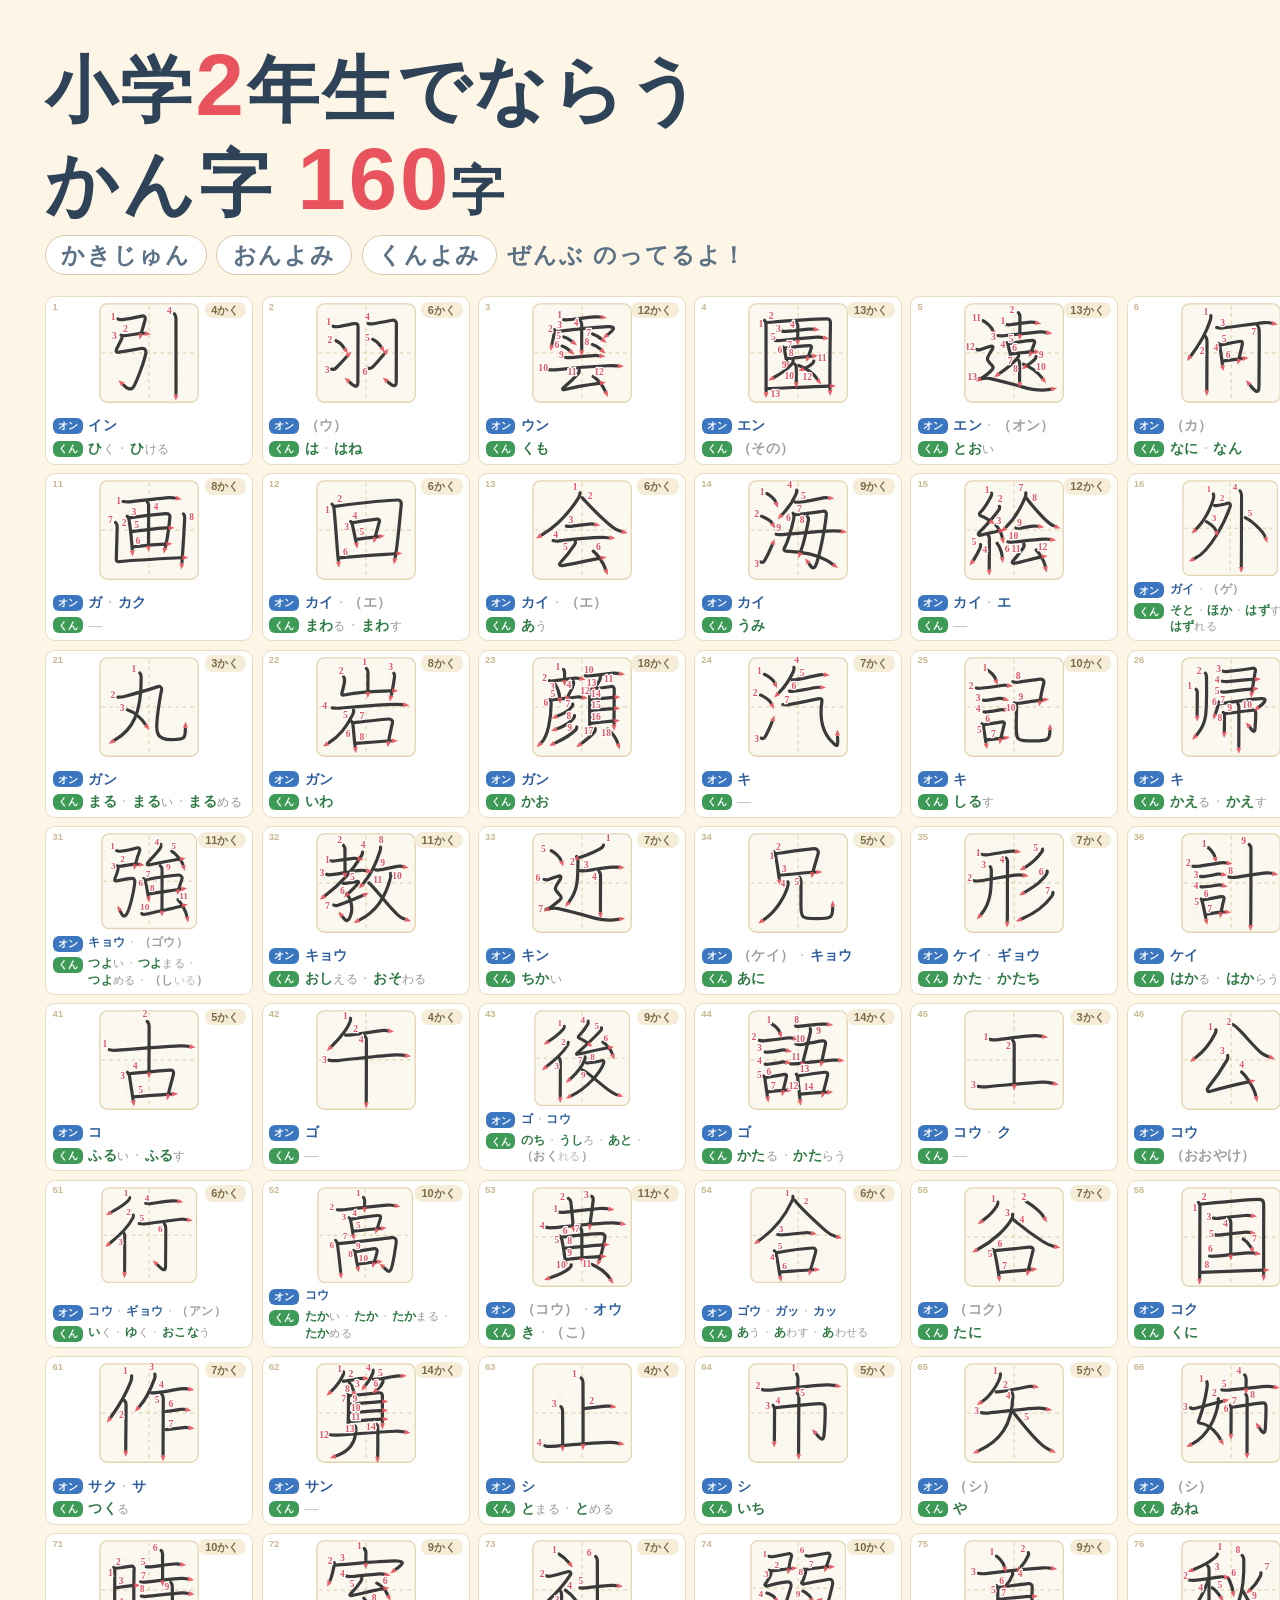
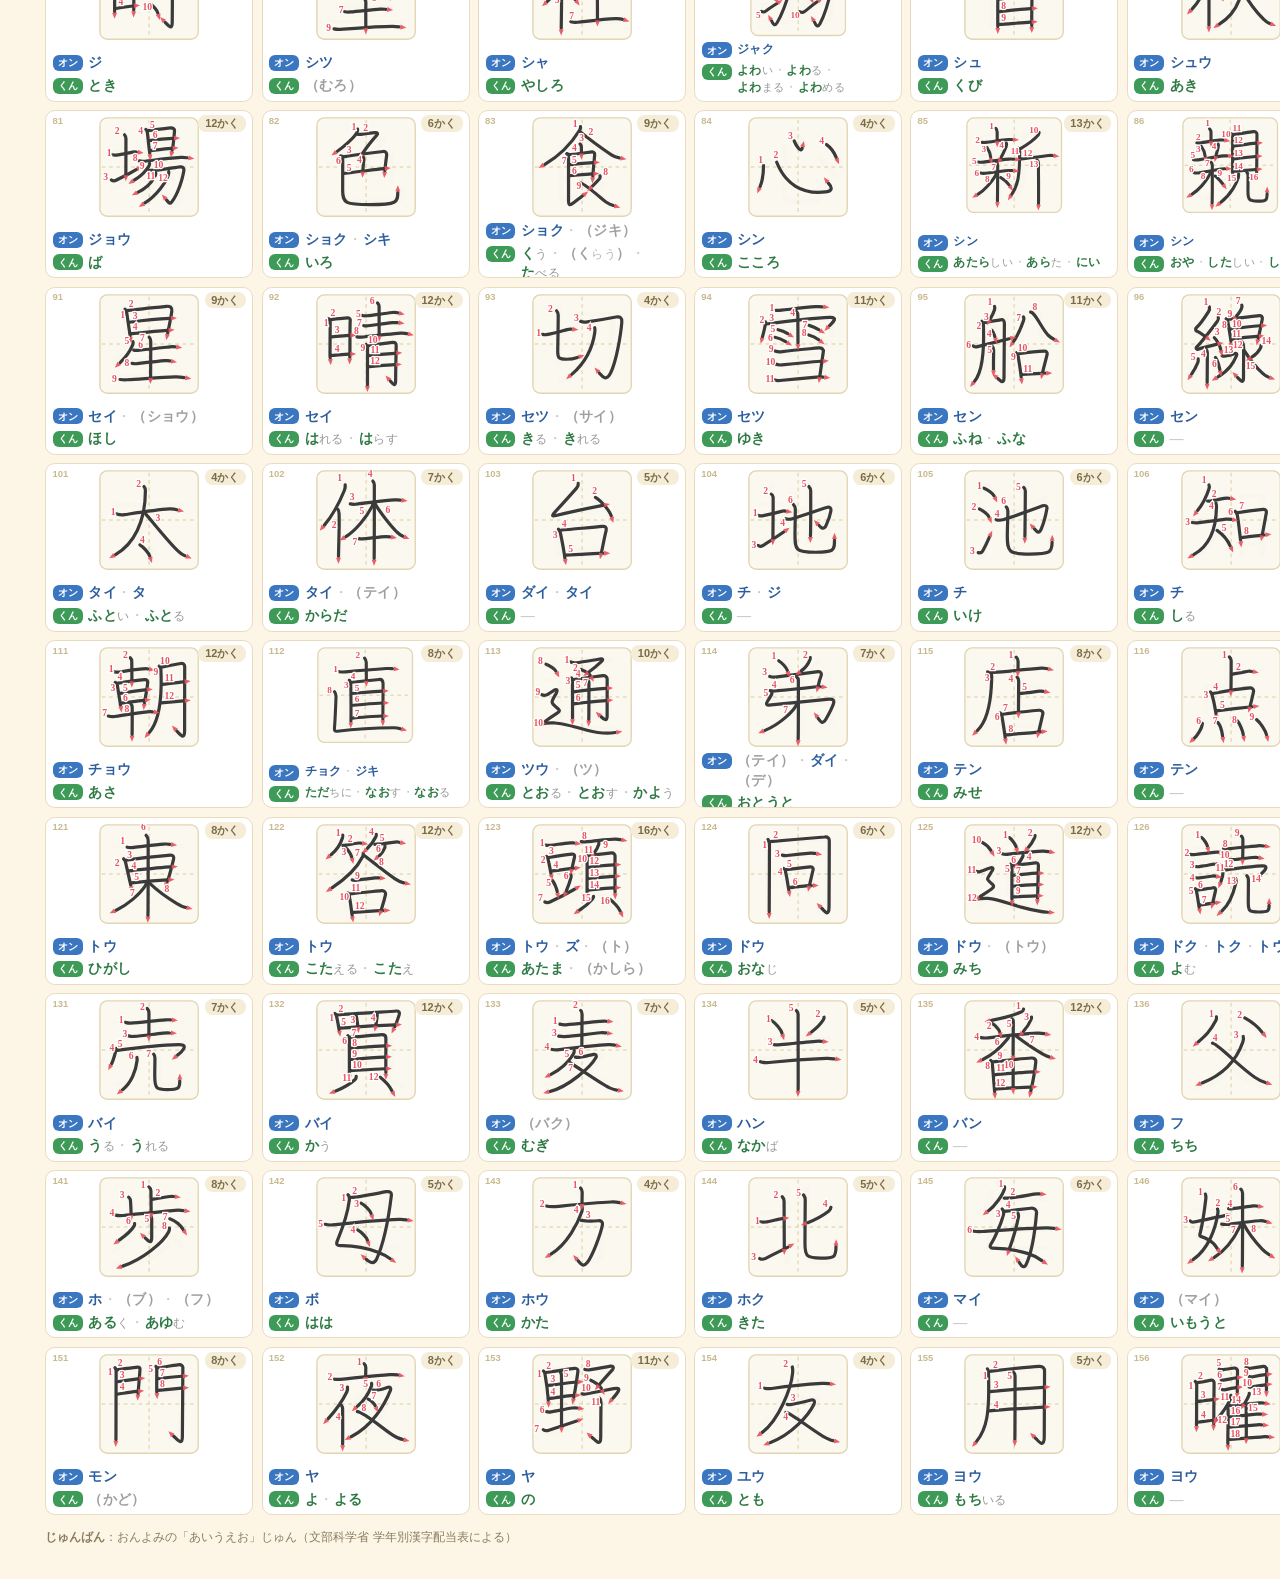
==== commit ec598265: "ポスター改訂: 1枠1文字構成にし各画に運筆方向の矢印を追加 - 大きな漢字と書き順図の2枠構成を、番号＋矢印つき書き順図1枠に統合 - 矢印方向はKanjiVGパス終端の接線から計算し、全1,341" ====
--- a/kanji-poster/poster.html
+++ b/kanji-poster/poster.html
@@ -41,19 +41,18 @@
 .cell { position:relative; background:#fff; border:0.45mm solid #e8dcc0; border-radius:2.6mm;
          padding:1.6mm 1.8mm 1.4mm; display:flex; flex-direction:column; overflow:hidden; }
 .idx { position:absolute; top:1mm; left:1.6mm; font-size:2.5mm; font-weight:700; color:#c9b98f; }
-.chead { display:flex; justify-content:center; align-items:flex-start; gap:1.8mm; }
-.big { width:24.5mm; height:24.5mm; margin-top:0.4mm; }
-.bigk { font-family:"Klee One"; font-weight:600; font-size:76px; fill:#222;
-         text-anchor:middle; dominant-baseline:central; }
+.chead { display:flex; justify-content:center; }
 .sqbg { fill:#fbf8ef; stroke:#e3d5b2; stroke-width:1.5; }
 .gl { stroke:#dccf9f; stroke-width:1.1; stroke-dasharray:4 4; }
-.sowrap { display:flex; flex-direction:column; align-items:center; }
-.sod { width:21mm; height:21mm; }
-.st { fill:none; stroke:#3a3a3a; stroke-width:3.4; stroke-linecap:round; stroke-linejoin:round; }
+.sod { width:26.5mm; height:26.5mm; }
+.ghost { font-family:"Klee One"; font-size:90px; fill:#000; fill-opacity:0.008;
+          text-anchor:middle; dominant-baseline:central; }
+.st { fill:none; stroke:#3a3a3a; stroke-width:3.5; stroke-linecap:round; stroke-linejoin:round; }
+.ar { fill:#e8535e; opacity:0.92; }
 .sn { font-family:"Zen Maru"; font-weight:900; font-size:10.5px; fill:#e8535e;
        stroke:#ffffff; stroke-width:2.6px; paint-order:stroke fill; }
-.scount { margin-top:0.5mm; font-size:2.9mm; font-weight:700; color:#7a6b47;
-           background:#f5edd8; border-radius:2mm; padding:0 1.8mm; line-height:1.5; }
+.scount { position:absolute; top:1.2mm; right:1.6mm; font-size:2.9mm; font-weight:700;
+           color:#7a6b47; background:#f5edd8; border-radius:2mm; padding:0 1.8mm; line-height:1.5; }
 
 /* ---------- 読み ---------- */
 .reads { margin-top:auto; padding-top:1.1mm; display:flex; flex-direction:column; gap:0.9mm; }
@@ -75,8 +74,8 @@
 .cell.xs .rtx { font-size:2.75mm; letter-spacing:0; }
 .cell.xxs .rtx { font-size:2.45mm; letter-spacing:0; line-height:1.24; }
 .cell.xxs .reads { gap:0.5mm; padding-top:0.7mm; }
-.cell.sm .big, .cell.xs .big, .cell.xxs .big { width:23.4mm; height:23.4mm; }
-.cell.sm .sod, .cell.xs .sod, .cell.xxs .sod { width:20mm; height:20mm; }
+.cell.sm .sod { width:25.5mm; height:25.5mm; }
+.cell.xs .sod, .cell.xxs .sod { width:24mm; height:24mm; }
 .cell.lg .rtx { font-size:3.4mm; }
 
 /* ---------- フッター ---------- */
@@ -92,10 +91,8 @@
     </div>
     <div class="legend">
       <div class="cell lg">
-  <div class="chead">
-    <svg class="big" viewBox="0 0 100 100"><rect x="1" y="1" width="98" height="98" rx="7" class="sqbg"/><line x1="50.0" y1="3" x2="50.0" y2="97" class="gl"/><line x1="3" y1="50.0" x2="97" y2="50.0" class="gl"/><text x="50" y="50" class="bigk">強</text></svg>
-    <div class="sowrap"><svg class="sod" viewBox="0 0 109 109"><rect x="1" y="1" width="107" height="107" rx="8" class="sqbg"/><line x1="54.5" y1="3" x2="54.5" y2="106" class="gl"/><line x1="3" y1="54.5" x2="106" y2="54.5" class="gl"/><path d="M17.5,19.84c1,0.66,3.5,0.95,4.69,0.79c5.81-0.76,13.69-2.51,18.27-3.79c2.42-0.67,4.29,0.78,3.24,3.39c-0.61,1.53-3.39,9.93-4.37,13.78" class="st"/><path d="M18.38,37.25c0.75,0.25,2.03,0.43,3.26,0.32c5.34-0.49,14.24-2.32,15.87-2.32c2,0,2.75-0.25,4,0" class="st"/><path d="M18.88,37.43c0.84,0.84,0.71,2.31,0.36,3.83C18.83,43,16.35,50.03,16,50.94c-1,2.56-0.53,3.75,2.75,3.06c3-0.62,12.25-2.3,16.46-2.69c2.04-0.19,3.29,1.56,3.04,4.19c-0.85,8.9-5.22,29.45-9,35.75c-3.75,6.25-6.36-0.31-7.19-2.17" class="st"/><path d="M67.75,12.75c0.38,1.75-0.25,4-1.25,5.25c-5.49,6.86-7.25,8.5-13.32,15.09C51.39,35.05,52,36.63,55,36c9.5-2,21.25-4.25,32.85-6.25" class="st"/><path d="M79.88,20.5c4.46,2.6,11.51,10.7,12.62,14.75" class="st"/><path d="M48.25,51.62c0.5,0.19,1.67,1.53,1.8,2.1c0.75,3.36,1.54,7.11,2.52,12.81c0.23,1.32,0.47,2.72,0.72,4.2" class="st"/><path d="M50.99,52.97c11.63-2.34,27.88-4.72,36.57-5.39c2.74-0.21,4.5,2.38,4.18,3.67c-0.91,3.67-2.48,7.26-3.53,11.24" class="st"/><path d="M53.62,69c6.93-1.31,21.4-3.19,32.15-4.76c1.29-0.19,2.53-0.37,3.7-0.55" class="st"/><path d="M66.97,37c1.28,1,2.07,2.5,2.07,4.26c0,3.99,0.05,32.54-0.08,45.24" class="st"/><path d="M45.98,91.04c1.02,1.21,2.87,1.16,3.88,0.97s37.61-8.34,40.65-9.26" class="st"/><path d="M87,75.5c3.53,3.18,9.12,13.06,10,18" class="st"/><text x="10.5" y="18.5" class="sn">1</text><text x="21.75" y="33.13" class="sn">2</text><text x="11.25" y="40.63" class="sn">3</text><text x="60.5" y="13.5" class="sn">4</text><text x="79.5" y="18.5" class="sn">5</text><text x="42.5" y="60.5" class="sn">6</text><text x="50.5" y="49.63" class="sn">7</text><text x="55.5" y="65.5" class="sn">8</text><text x="73.5" y="42.13" class="sn">9</text><text x="44.25" y="87.13" class="sn">10</text><text x="88.5" y="74.5" class="sn">11</text></svg><div class="scount">11かく</div></div>
-  </div>
+  <div class="scount">11かく</div>
+  <div class="chead"><svg class="sod" viewBox="0 0 109 109"><rect x="1" y="1" width="107" height="107" rx="8" class="sqbg"/><line x1="54.5" y1="3" x2="54.5" y2="106" class="gl"/><line x1="3" y1="54.5" x2="106" y2="54.5" class="gl"/><text x="54.5" y="54.5" class="ghost">強</text><path d="M17.5,19.84c1,0.66,3.5,0.95,4.69,0.79c5.81-0.76,13.69-2.51,18.27-3.79c2.42-0.67,4.29,0.78,3.24,3.39c-0.61,1.53-3.39,9.93-4.37,13.78" class="st"/><path d="M18.38,37.25c0.75,0.25,2.03,0.43,3.26,0.32c5.34-0.49,14.24-2.32,15.87-2.32c2,0,2.75-0.25,4,0" class="st"/><path d="M18.88,37.43c0.84,0.84,0.71,2.31,0.36,3.83C18.83,43,16.35,50.03,16,50.94c-1,2.56-0.53,3.75,2.75,3.06c3-0.62,12.25-2.3,16.46-2.69c2.04-0.19,3.29,1.56,3.04,4.19c-0.85,8.9-5.22,29.45-9,35.75c-3.75,6.25-6.36-0.31-7.19-2.17" class="st"/><path d="M67.75,12.75c0.38,1.75-0.25,4-1.25,5.25c-5.49,6.86-7.25,8.5-13.32,15.09C51.39,35.05,52,36.63,55,36c9.5-2,21.25-4.25,32.85-6.25" class="st"/><path d="M79.88,20.5c4.46,2.6,11.51,10.7,12.62,14.75" class="st"/><path d="M48.25,51.62c0.5,0.19,1.67,1.53,1.8,2.1c0.75,3.36,1.54,7.11,2.52,12.81c0.23,1.32,0.47,2.72,0.72,4.2" class="st"/><path d="M50.99,52.97c11.63-2.34,27.88-4.72,36.57-5.39c2.74-0.21,4.5,2.38,4.18,3.67c-0.91,3.67-2.48,7.26-3.53,11.24" class="st"/><path d="M53.62,69c6.93-1.31,21.4-3.19,32.15-4.76c1.29-0.19,2.53-0.37,3.7-0.55" class="st"/><path d="M66.97,37c1.28,1,2.07,2.5,2.07,4.26c0,3.99,0.05,32.54-0.08,45.24" class="st"/><path d="M45.98,91.04c1.02,1.21,2.87,1.16,3.88,0.97s37.61-8.34,40.65-9.26" class="st"/><path d="M87,75.5c3.53,3.18,9.12,13.06,10,18" class="st"/><g transform="translate(39.3,34.0) rotate(105.0) translate(4.6,0)"><path d="M3.4 0 L-3.2 2.7 L-3.2 -2.7 Z" class="ar"/></g><g transform="translate(41.5,35.2) rotate(8.2) translate(4.6,0)"><path d="M3.4 0 L-3.2 2.7 L-3.2 -2.7 Z" class="ar"/></g><g transform="translate(22.1,89.1) rotate(-115.3) translate(4.6,0)"><path d="M3.4 0 L-3.2 2.7 L-3.2 -2.7 Z" class="ar"/></g><g transform="translate(87.8,29.8) rotate(-9.8) translate(4.6,0)"><path d="M3.4 0 L-3.2 2.7 L-3.2 -2.7 Z" class="ar"/></g><g transform="translate(92.5,35.3) rotate(72.9) translate(4.6,0)"><path d="M3.4 0 L-3.2 2.7 L-3.2 -2.7 Z" class="ar"/></g><g transform="translate(53.3,70.7) rotate(80.4) translate(4.6,0)"><path d="M3.4 0 L-3.2 2.7 L-3.2 -2.7 Z" class="ar"/></g><g transform="translate(88.2,62.5) rotate(105.8) translate(4.6,0)"><path d="M3.4 0 L-3.2 2.7 L-3.2 -2.7 Z" class="ar"/></g><g transform="translate(89.5,63.7) rotate(-8.6) translate(4.6,0)"><path d="M3.4 0 L-3.2 2.7 L-3.2 -2.7 Z" class="ar"/></g><g transform="translate(69.0,86.5) rotate(90.5) translate(4.6,0)"><path d="M3.4 0 L-3.2 2.7 L-3.2 -2.7 Z" class="ar"/></g><g transform="translate(90.5,82.7) rotate(-15.6) translate(4.6,0)"><path d="M3.4 0 L-3.2 2.7 L-3.2 -2.7 Z" class="ar"/></g><g transform="translate(97.0,93.5) rotate(78.7) translate(4.6,0)"><path d="M3.4 0 L-3.2 2.7 L-3.2 -2.7 Z" class="ar"/></g><text x="10.5" y="18.5" class="sn">1</text><text x="21.75" y="33.13" class="sn">2</text><text x="11.25" y="40.63" class="sn">3</text><text x="60.5" y="13.5" class="sn">4</text><text x="79.5" y="18.5" class="sn">5</text><text x="42.5" y="60.5" class="sn">6</text><text x="50.5" y="49.63" class="sn">7</text><text x="55.5" y="65.5" class="sn">8</text><text x="73.5" y="42.13" class="sn">9</text><text x="44.25" y="87.13" class="sn">10</text><text x="88.5" y="74.5" class="sn">11</text></svg></div>
   <div class="reads">
     <div class="rline"><span class="chip con">オン</span><span class="rtx on"><span class="rd">キョウ</span><span class="rsep">・</span><span class="rd jhs">（ゴウ）</span></span></div>
     <div class="rline"><span class="chip ckun">くん</span><span class="rtx kun"><span class="rd">つよ<span class="ok">い</span></span><span class="rsep">・</span><span class="rd">つよ<span class="ok">まる</span></span><span class="rsep">・</span><span class="rd">つよ<span class="ok">める</span></span><span class="rsep">・</span><span class="rd jhs">（し<span class="ok">いる</span>）</span></span></div>
@@ -104,10 +101,10 @@
       <div class="lgn">
         <div class="lgtitle"><span>この ひょうの みかた</span></div>
         <div class="lgnotes">
-          <span class="r">あかい すうじ</span>は かく じゅんばん（かきじゅん）だよ。<br>
+          <span class="r">あかい すうじ</span>は かく じゅんばん、<span class="r" style="white-space:nowrap">あかい やじるし ▶</span>は かく むきだよ。<br>
           <b class="b">オン</b>＝おんよみ（カタカナ）、<b class="g">くん</b>＝くんよみ（ひらがな）。<br>
           <span class="gy">ほそい じ</span>は おくりがな。<span class="gy">（　）の よみかた</span>は 中学校や 高校で ならうよ。<br>
-          「◯かく」は その かん字を かく かいすう（<b>画すう</b>）だよ。
+          「◯かく」は その かん字の かくすう（<b>画すう</b>）だよ。
         </div>
       </div>
     </div>
@@ -115,1600 +112,1280 @@
   <div class="grid">
 <div class="cell">
   <div class="idx">1</div>
-  <div class="chead">
-    <svg class="big" viewBox="0 0 100 100"><rect x="1" y="1" width="98" height="98" rx="7" class="sqbg"/><line x1="50.0" y1="3" x2="50.0" y2="97" class="gl"/><line x1="3" y1="50.0" x2="97" y2="50.0" class="gl"/><text x="50" y="50" class="bigk">引</text></svg>
-    <div class="sowrap"><svg class="sod" viewBox="0 0 109 109"><rect x="1" y="1" width="107" height="107" rx="8" class="sqbg"/><line x1="54.5" y1="3" x2="54.5" y2="106" class="gl"/><line x1="3" y1="54.5" x2="106" y2="54.5" class="gl"/><path d="M20.5,17.25c1.5,0.88,3.73,0.9,5,0.75c5.12-0.62,15.62-2.5,21-3.75c2.54-0.59,4.53,0.85,3.75,3.75c-0.88,3.25-2.88,10.25-4,14" class="st"/><path d="M24,35c1,0.5,2.45,0.51,3.62,0.44c4.88-0.31,12.62-1.69,15.62-2.19c1.74-0.29,3.62-0.5,5.25-0.25" class="st"/><path d="M24.75,35.5c0.88,1.25,0.62,2.25-0.25,4c-0.65,1.3-5.07,10.06-5.5,11c-1.25,2.75,0,3.5,3,3c2.03-0.34,19.5-3.25,23.5-4c3.55-0.67,6.23,1.45,5.52,5c-1.97,9.78-9.4,29.42-13.02,36c-2.75,5-7.5,3.25-11-1" class="st"/><path d="M82,11.75c1.31,1.31,1.75,3,1.75,4.75c0,0.89,0.09,58.38,0.09,75.5c0,3.17-0.06,5.38-0.09,6.25" class="st"/><text x="12.75" y="18.13" class="sn">1</text><text x="26.0" y="32.0" class="sn">2</text><text x="14.25" y="39.13" class="sn">3</text><text x="74.0" y="12.0" class="sn">4</text></svg><div class="scount">4かく</div></div>
-  </div>
+  <div class="scount">4かく</div>
+  <div class="chead"><svg class="sod" viewBox="0 0 109 109"><rect x="1" y="1" width="107" height="107" rx="8" class="sqbg"/><line x1="54.5" y1="3" x2="54.5" y2="106" class="gl"/><line x1="3" y1="54.5" x2="106" y2="54.5" class="gl"/><text x="54.5" y="54.5" class="ghost">引</text><path d="M20.5,17.25c1.5,0.88,3.73,0.9,5,0.75c5.12-0.62,15.62-2.5,21-3.75c2.54-0.59,4.53,0.85,3.75,3.75c-0.88,3.25-2.88,10.25-4,14" class="st"/><path d="M24,35c1,0.5,2.45,0.51,3.62,0.44c4.88-0.31,12.62-1.69,15.62-2.19c1.74-0.29,3.62-0.5,5.25-0.25" class="st"/><path d="M24.75,35.5c0.88,1.25,0.62,2.25-0.25,4c-0.65,1.3-5.07,10.06-5.5,11c-1.25,2.75,0,3.5,3,3c2.03-0.34,19.5-3.25,23.5-4c3.55-0.67,6.23,1.45,5.52,5c-1.97,9.78-9.4,29.42-13.02,36c-2.75,5-7.5,3.25-11-1" class="st"/><path d="M82,11.75c1.31,1.31,1.75,3,1.75,4.75c0,0.89,0.09,58.38,0.09,75.5c0,3.17-0.06,5.38-0.09,6.25" class="st"/><g transform="translate(46.3,32.0) rotate(106.5) translate(4.6,0)"><path d="M3.4 0 L-3.2 2.7 L-3.2 -2.7 Z" class="ar"/></g><g transform="translate(48.5,33.0) rotate(6.4) translate(4.6,0)"><path d="M3.4 0 L-3.2 2.7 L-3.2 -2.7 Z" class="ar"/></g><g transform="translate(27.0,89.5) rotate(-136.2) translate(4.6,0)"><path d="M3.4 0 L-3.2 2.7 L-3.2 -2.7 Z" class="ar"/></g><g transform="translate(83.8,98.3) rotate(91.5) translate(4.6,0)"><path d="M3.4 0 L-3.2 2.7 L-3.2 -2.7 Z" class="ar"/></g><text x="12.75" y="18.13" class="sn">1</text><text x="26.0" y="32.0" class="sn">2</text><text x="14.25" y="39.13" class="sn">3</text><text x="74.0" y="12.0" class="sn">4</text></svg></div>
   <div class="reads">
     <div class="rline"><span class="chip con">オン</span><span class="rtx on"><span class="rd">イン</span></span></div>
     <div class="rline"><span class="chip ckun">くん</span><span class="rtx kun"><span class="rd">ひ<span class="ok">く</span></span><span class="rsep">・</span><span class="rd">ひ<span class="ok">ける</span></span></span></div>
   </div>
 </div><div class="cell">
   <div class="idx">2</div>
-  <div class="chead">
-    <svg class="big" viewBox="0 0 100 100"><rect x="1" y="1" width="98" height="98" rx="7" class="sqbg"/><line x1="50.0" y1="3" x2="50.0" y2="97" class="gl"/><line x1="3" y1="50.0" x2="97" y2="50.0" class="gl"/><text x="50" y="50" class="bigk">羽</text></svg>
-    <div class="sowrap"><svg class="sod" viewBox="0 0 109 109"><rect x="1" y="1" width="107" height="107" rx="8" class="sqbg"/><line x1="54.5" y1="3" x2="54.5" y2="106" class="gl"/><line x1="3" y1="54.5" x2="106" y2="54.5" class="gl"/><path d="M18.5,25.25c1.75,0.75,3.75,0.75,6.32,0.34c5.22-0.84,14.87-2.97,16.46-3.1c3.58-0.29,4.48,0.39,4.48,3.55c0,3.6-0.17,48.23-0.17,60.15c0,9.08-7.72,1.06-8.61,0.32" class="st"/><path d="M21.77,41.08c3.02,1.3,6.48,4.29,8.54,7.38" class="st"/><path d="M17,72c2.12,0.62,3.25,0.25,4.75-1.25c0.88-0.88,7.5-7.75,11.25-12" class="st"/><path d="M56.75,22.25C58.5,22.88,60,23,62.57,22.59c5.22-0.84,18.89-3.55,20.46-3.85c2.47-0.48,4.48,1.27,4.48,3.55c0,3.85-0.17,51.73-0.17,63.65c0,8.58-7.72,1.06-8.61,0.32" class="st"/><path d="M61.77,39.58c3.02,1.3,6.98,4.92,8.54,7.38" class="st"/><path d="M56.75,71c1.88,0.5,3.25,0.25,4.75-1.25c1.51-1.51,8.7-9.55,12.25-13.75" class="st"/><text x="11.25" y="24.13" class="sn">1</text><text x="12.5" y="43.5" class="sn">2</text><text x="9.5" y="76.5" class="sn">3</text><text x="53.25" y="18.13" class="sn">4</text><text x="53.25" y="41.5" class="sn">5</text><text x="50.5" y="78.5" class="sn">6</text></svg><div class="scount">6かく</div></div>
-  </div>
+  <div class="scount">6かく</div>
+  <div class="chead"><svg class="sod" viewBox="0 0 109 109"><rect x="1" y="1" width="107" height="107" rx="8" class="sqbg"/><line x1="54.5" y1="3" x2="54.5" y2="106" class="gl"/><line x1="3" y1="54.5" x2="106" y2="54.5" class="gl"/><text x="54.5" y="54.5" class="ghost">羽</text><path d="M18.5,25.25c1.75,0.75,3.75,0.75,6.32,0.34c5.22-0.84,14.87-2.97,16.46-3.1c3.58-0.29,4.48,0.39,4.48,3.55c0,3.6-0.17,48.23-0.17,60.15c0,9.08-7.72,1.06-8.61,0.32" class="st"/><path d="M21.77,41.08c3.02,1.3,6.48,4.29,8.54,7.38" class="st"/><path d="M17,72c2.12,0.62,3.25,0.25,4.75-1.25c0.88-0.88,7.5-7.75,11.25-12" class="st"/><path d="M56.75,22.25C58.5,22.88,60,23,62.57,22.59c5.22-0.84,18.89-3.55,20.46-3.85c2.47-0.48,4.48,1.27,4.48,3.55c0,3.85-0.17,51.73-0.17,63.65c0,8.58-7.72,1.06-8.61,0.32" class="st"/><path d="M61.77,39.58c3.02,1.3,6.98,4.92,8.54,7.38" class="st"/><path d="M56.75,71c1.88,0.5,3.25,0.25,4.75-1.25c1.51-1.51,8.7-9.55,12.25-13.75" class="st"/><g transform="translate(37.0,86.5) rotate(-138.1) translate(4.6,0)"><path d="M3.4 0 L-3.2 2.7 L-3.2 -2.7 Z" class="ar"/></g><g transform="translate(30.3,48.5) rotate(55.8) translate(4.6,0)"><path d="M3.4 0 L-3.2 2.7 L-3.2 -2.7 Z" class="ar"/></g><g transform="translate(33.0,58.8) rotate(-48.4) translate(4.6,0)"><path d="M3.4 0 L-3.2 2.7 L-3.2 -2.7 Z" class="ar"/></g><g transform="translate(78.7,86.3) rotate(-139.6) translate(4.6,0)"><path d="M3.4 0 L-3.2 2.7 L-3.2 -2.7 Z" class="ar"/></g><g transform="translate(70.3,47.0) rotate(56.8) translate(4.6,0)"><path d="M3.4 0 L-3.2 2.7 L-3.2 -2.7 Z" class="ar"/></g><g transform="translate(73.7,56.0) rotate(-49.7) translate(4.6,0)"><path d="M3.4 0 L-3.2 2.7 L-3.2 -2.7 Z" class="ar"/></g><text x="11.25" y="24.13" class="sn">1</text><text x="12.5" y="43.5" class="sn">2</text><text x="9.5" y="76.5" class="sn">3</text><text x="53.25" y="18.13" class="sn">4</text><text x="53.25" y="41.5" class="sn">5</text><text x="50.5" y="78.5" class="sn">6</text></svg></div>
   <div class="reads">
     <div class="rline"><span class="chip con">オン</span><span class="rtx on"><span class="rd jhs">（ウ）</span></span></div>
     <div class="rline"><span class="chip ckun">くん</span><span class="rtx kun"><span class="rd">は</span><span class="rsep">・</span><span class="rd">はね</span></span></div>
   </div>
 </div><div class="cell">
   <div class="idx">3</div>
-  <div class="chead">
-    <svg class="big" viewBox="0 0 100 100"><rect x="1" y="1" width="98" height="98" rx="7" class="sqbg"/><line x1="50.0" y1="3" x2="50.0" y2="97" class="gl"/><line x1="3" y1="50.0" x2="97" y2="50.0" class="gl"/><text x="50" y="50" class="bigk">雲</text></svg>
-    <div class="sowrap"><svg class="sod" viewBox="0 0 109 109"><rect x="1" y="1" width="107" height="107" rx="8" class="sqbg"/><line x1="54.5" y1="3" x2="54.5" y2="106" class="gl"/><line x1="3" y1="54.5" x2="106" y2="54.5" class="gl"/><path d="M34.21,18.07c1.59,0.18,3.65,0.3,5.08,0.14c0.35-0.04,0.72-0.08,1.1-0.12c6.92-0.75,18.73-2.14,27.81-2.95c2.01-0.18,3.69-0.15,5.54,0.1" class="st"/><path d="M24.54,29c-0.17,5.3-1.64,10.11-2.73,15.47" class="st"/><path d="M26.02,31.17c16.23-2.04,39.36-4.54,56.48-5.42c11.49-0.59,3.75,5.75,0.75,8" class="st"/><path d="M52.48,19.59c0.91,0.91,1.57,2.41,1.57,3.82c0,0.3,0.04,13.99,0.05,21.84c0,2.18,0.01,3.93,0.01,4.84" class="st"/><path d="M34.72,36.98c2.67,0.69,6.32,3,7.78,4.15" class="st"/><path d="M32.72,46.88c2.5,0.75,6.12,3.01,7.49,4.26" class="st"/><path d="M65.93,33.77c3.53,1.3,7.53,3.9,8.94,4.98" class="st"/><path d="M65.7,45.19c2.85,0.8,6.74,3.22,8.3,4.56" class="st"/><path d="M36.5,59.2c1.42,0.27,3.8,0.4,5.21,0.27c9.21-0.84,15.69-1.84,25.2-2.31c2.36-0.12,4.03,0.13,5.21,0.26" class="st"/><path d="M17.5,72.41c3.6,0.44,7.19,0.47,10.76,0.05c16.62-1.96,36.6-3.48,53.89-4.17c4.75-0.19,7.6-0.06,9.98,0.13" class="st"/><path d="M51.43,73.28c0.07,1.22-0.47,2.87-1.36,3.87C45.75,82,40.5,87,34.78,91.61c-1.97,1.59-2.11,3.21,1.01,2.48C42.5,92.5,61.58,89,72.5,87.5" class="st"/><path d="M66.46,79.93C71,82.58,76.88,89.62,79.31,95" class="st"/><text x="27.5" y="16.5" class="sn">1</text><text x="17.5" y="31.5" class="sn">2</text><text x="27.5" y="27.13" class="sn">3</text><text x="45.38" y="25.5" class="sn">4</text><text x="26.5" y="38.88" class="sn">5</text><text x="24.62" y="49.25" class="sn">6</text><text x="59.05" y="35.62" class="sn">7</text><text x="57.25" y="46.13" class="sn">8</text><text x="29.25" y="60.0" class="sn">9</text><text x="6.88" y="73.88" class="sn">10</text><text x="38.62" y="78.75" class="sn">11</text><text x="67.75" y="78.12" class="sn">12</text></svg><div class="scount">12かく</div></div>
-  </div>
+  <div class="scount">12かく</div>
+  <div class="chead"><svg class="sod" viewBox="0 0 109 109"><rect x="1" y="1" width="107" height="107" rx="8" class="sqbg"/><line x1="54.5" y1="3" x2="54.5" y2="106" class="gl"/><line x1="3" y1="54.5" x2="106" y2="54.5" class="gl"/><text x="54.5" y="54.5" class="ghost">雲</text><path d="M34.21,18.07c1.59,0.18,3.65,0.3,5.08,0.14c0.35-0.04,0.72-0.08,1.1-0.12c6.92-0.75,18.73-2.14,27.81-2.95c2.01-0.18,3.69-0.15,5.54,0.1" class="st"/><path d="M24.54,29c-0.17,5.3-1.64,10.11-2.73,15.47" class="st"/><path d="M26.02,31.17c16.23-2.04,39.36-4.54,56.48-5.42c11.49-0.59,3.75,5.75,0.75,8" class="st"/><path d="M52.48,19.59c0.91,0.91,1.57,2.41,1.57,3.82c0,0.3,0.04,13.99,0.05,21.84c0,2.18,0.01,3.93,0.01,4.84" class="st"/><path d="M34.72,36.98c2.67,0.69,6.32,3,7.78,4.15" class="st"/><path d="M32.72,46.88c2.5,0.75,6.12,3.01,7.49,4.26" class="st"/><path d="M65.93,33.77c3.53,1.3,7.53,3.9,8.94,4.98" class="st"/><path d="M65.7,45.19c2.85,0.8,6.74,3.22,8.3,4.56" class="st"/><path d="M36.5,59.2c1.42,0.27,3.8,0.4,5.21,0.27c9.21-0.84,15.69-1.84,25.2-2.31c2.36-0.12,4.03,0.13,5.21,0.26" class="st"/><path d="M17.5,72.41c3.6,0.44,7.19,0.47,10.76,0.05c16.62-1.96,36.6-3.48,53.89-4.17c4.75-0.19,7.6-0.06,9.98,0.13" class="st"/><path d="M51.43,73.28c0.07,1.22-0.47,2.87-1.36,3.87C45.75,82,40.5,87,34.78,91.61c-1.97,1.59-2.11,3.21,1.01,2.48C42.5,92.5,61.58,89,72.5,87.5" class="st"/><path d="M66.46,79.93C71,82.58,76.88,89.62,79.31,95" class="st"/><g transform="translate(73.7,15.2) rotate(6.4) translate(4.6,0)"><path d="M3.4 0 L-3.2 2.7 L-3.2 -2.7 Z" class="ar"/></g><g transform="translate(21.8,44.5) rotate(101.6) translate(4.6,0)"><path d="M3.4 0 L-3.2 2.7 L-3.2 -2.7 Z" class="ar"/></g><g transform="translate(83.3,33.8) rotate(141.9) translate(4.6,0)"><path d="M3.4 0 L-3.2 2.7 L-3.2 -2.7 Z" class="ar"/></g><g transform="translate(54.1,50.1) rotate(89.9) translate(4.6,0)"><path d="M3.4 0 L-3.2 2.7 L-3.2 -2.7 Z" class="ar"/></g><g transform="translate(42.5,41.1) rotate(37.8) translate(4.6,0)"><path d="M3.4 0 L-3.2 2.7 L-3.2 -2.7 Z" class="ar"/></g><g transform="translate(40.2,51.1) rotate(41.7) translate(4.6,0)"><path d="M3.4 0 L-3.2 2.7 L-3.2 -2.7 Z" class="ar"/></g><g transform="translate(74.9,38.7) rotate(37.1) translate(4.6,0)"><path d="M3.4 0 L-3.2 2.7 L-3.2 -2.7 Z" class="ar"/></g><g transform="translate(74.0,49.8) rotate(40.1) translate(4.6,0)"><path d="M3.4 0 L-3.2 2.7 L-3.2 -2.7 Z" class="ar"/></g><g transform="translate(72.1,57.4) rotate(6.6) translate(4.6,0)"><path d="M3.4 0 L-3.2 2.7 L-3.2 -2.7 Z" class="ar"/></g><g transform="translate(92.1,68.4) rotate(3.9) translate(4.6,0)"><path d="M3.4 0 L-3.2 2.7 L-3.2 -2.7 Z" class="ar"/></g><g transform="translate(72.5,87.5) rotate(-8.1) translate(4.6,0)"><path d="M3.4 0 L-3.2 2.7 L-3.2 -2.7 Z" class="ar"/></g><g transform="translate(79.3,95.0) rotate(65.0) translate(4.6,0)"><path d="M3.4 0 L-3.2 2.7 L-3.2 -2.7 Z" class="ar"/></g><text x="27.5" y="16.5" class="sn">1</text><text x="17.5" y="31.5" class="sn">2</text><text x="27.5" y="27.13" class="sn">3</text><text x="45.38" y="25.5" class="sn">4</text><text x="26.5" y="38.88" class="sn">5</text><text x="24.62" y="49.25" class="sn">6</text><text x="59.05" y="35.62" class="sn">7</text><text x="57.25" y="46.13" class="sn">8</text><text x="29.25" y="60.0" class="sn">9</text><text x="6.88" y="73.88" class="sn">10</text><text x="38.62" y="78.75" class="sn">11</text><text x="67.75" y="78.12" class="sn">12</text></svg></div>
   <div class="reads">
     <div class="rline"><span class="chip con">オン</span><span class="rtx on"><span class="rd">ウン</span></span></div>
     <div class="rline"><span class="chip ckun">くん</span><span class="rtx kun"><span class="rd">くも</span></span></div>
   </div>
 </div><div class="cell">
   <div class="idx">4</div>
-  <div class="chead">
-    <svg class="big" viewBox="0 0 100 100"><rect x="1" y="1" width="98" height="98" rx="7" class="sqbg"/><line x1="50.0" y1="3" x2="50.0" y2="97" class="gl"/><line x1="3" y1="50.0" x2="97" y2="50.0" class="gl"/><text x="50" y="50" class="bigk">園</text></svg>
-    <div class="sowrap"><svg class="sod" viewBox="0 0 109 109"><rect x="1" y="1" width="107" height="107" rx="8" class="sqbg"/><line x1="54.5" y1="3" x2="54.5" y2="106" class="gl"/><line x1="3" y1="54.5" x2="106" y2="54.5" class="gl"/><path d="M18,18.79c1.29,1.29,1.61,2.94,1.61,4.78c0,12.45,0.07,46.78,0.08,66.05c0,2.27,0,4.33,0,6.12" class="st"/><path d="M20.74,21.21c19.04-1.59,54.71-3.96,65.51-3.96c2.75,0,3.55,2.42,3.5,5.35C89.52,36.75,88.86,66.5,89.16,88c0.02,1.75,0.05,3.44,0.09,5.07" class="st"/><path d="M37.07,30.57c1.25,0.26,3.52,0.34,4.77,0.26C50.25,30.25,60,29,65.82,28.47c2.07-0.19,3.32-0.13,4.36,0" class="st"/><path d="M52.99,21.87c0.64,0.64,1.25,1.76,1.25,2.69c0,2.95-0.14,13.16-0.14,14.01" class="st"/><path d="M29.39,40.62c1.62,0.43,4.3,0.34,5.91,0.18c11.94-1.18,29.44-2.8,39.52-3.69c2.68-0.24,4.32,0.2,5.67,0.42" class="st"/><path d="M38.31,47.95c0.68,0.68,1.19,1.42,1.34,2.23c0.61,3.29,0.96,5.69,1.67,9.55c0.26,1.42,0.26,1.78,0.49,2.94" class="st"/><path d="M40.76,49.08c7.81-1.1,21.3-2.51,26.24-2.68c1.9-0.07,2.18,1.39,2.02,2.13c-0.35,1.58-2.31,6.52-2.98,8.39" class="st"/><path d="M42.65,60.58c5.01-0.69,15.1-1.7,22.12-2.24c1.29-0.1,2.54-0.2,3.69-0.31" class="st"/><path d="M49.13,62.5c0.21,1.56-0.56,3.02-1.58,4.14c-4.67,5.11-9.92,9.11-18.49,13.86" class="st"/><path d="M51.09,66.7c0.98,0.98,1.43,1.67,1.43,3.08c0,3.46-0.01,8.12-0.01,12.09c0,1.16,0,2.25,0,3.25" class="st"/><path d="M71.59,63.21C71.5,64.12,71,65,69.97,66.04c-1.29,1.3-3.97,3.21-7.88,4.89" class="st"/><path d="M55.38,68c8.25,3.29,15.07,7.67,19.62,14.25" class="st"/><path d="M21,93.1c13.75-0.35,48.71-2.29,66.75-2.69" class="st"/><text x="11.5" y="26.5" class="sn">1</text><text x="22.5" y="17.5" class="sn">2</text><text x="30.5" y="31.63" class="sn">3</text><text x="45.75" y="27.13" class="sn">4</text><text x="24.75" y="40.63" class="sn">5</text><text x="32.25" y="54.13" class="sn">6</text><text x="42.75" y="48.5" class="sn">7</text><text x="44.5" y="57.5" class="sn">8</text><text x="36.75" y="70.63" class="sn">9</text><text x="39.75" y="82.63" class="sn">10</text><text x="75.75" y="63.13" class="sn">11</text><text x="59.25" y="84.13" class="sn">12</text><text x="24.5" y="102.5" class="sn">13</text></svg><div class="scount">13かく</div></div>
-  </div>
+  <div class="scount">13かく</div>
+  <div class="chead"><svg class="sod" viewBox="0 0 109 109"><rect x="1" y="1" width="107" height="107" rx="8" class="sqbg"/><line x1="54.5" y1="3" x2="54.5" y2="106" class="gl"/><line x1="3" y1="54.5" x2="106" y2="54.5" class="gl"/><text x="54.5" y="54.5" class="ghost">園</text><path d="M18,18.79c1.29,1.29,1.61,2.94,1.61,4.78c0,12.45,0.07,46.78,0.08,66.05c0,2.27,0,4.33,0,6.12" class="st"/><path d="M20.74,21.21c19.04-1.59,54.71-3.96,65.51-3.96c2.75,0,3.55,2.42,3.5,5.35C89.52,36.75,88.86,66.5,89.16,88c0.02,1.75,0.05,3.44,0.09,5.07" class="st"/><path d="M37.07,30.57c1.25,0.26,3.52,0.34,4.77,0.26C50.25,30.25,60,29,65.82,28.47c2.07-0.19,3.32-0.13,4.36,0" class="st"/><path d="M52.99,21.87c0.64,0.64,1.25,1.76,1.25,2.69c0,2.95-0.14,13.16-0.14,14.01" class="st"/><path d="M29.39,40.62c1.62,0.43,4.3,0.34,5.91,0.18c11.94-1.18,29.44-2.8,39.52-3.69c2.68-0.24,4.32,0.2,5.67,0.42" class="st"/><path d="M38.31,47.95c0.68,0.68,1.19,1.42,1.34,2.23c0.61,3.29,0.96,5.69,1.67,9.55c0.26,1.42,0.26,1.78,0.49,2.94" class="st"/><path d="M40.76,49.08c7.81-1.1,21.3-2.51,26.24-2.68c1.9-0.07,2.18,1.39,2.02,2.13c-0.35,1.58-2.31,6.52-2.98,8.39" class="st"/><path d="M42.65,60.58c5.01-0.69,15.1-1.7,22.12-2.24c1.29-0.1,2.54-0.2,3.69-0.31" class="st"/><path d="M49.13,62.5c0.21,1.56-0.56,3.02-1.58,4.14c-4.67,5.11-9.92,9.11-18.49,13.86" class="st"/><path d="M51.09,66.7c0.98,0.98,1.43,1.67,1.43,3.08c0,3.46-0.01,8.12-0.01,12.09c0,1.16,0,2.25,0,3.25" class="st"/><path d="M71.59,63.21C71.5,64.12,71,65,69.97,66.04c-1.29,1.3-3.97,3.21-7.88,4.89" class="st"/><path d="M55.38,68c8.25,3.29,15.07,7.67,19.62,14.25" class="st"/><path d="M21,93.1c13.75-0.35,48.71-2.29,66.75-2.69" class="st"/><g transform="translate(19.7,95.7) rotate(90.0) translate(4.6,0)"><path d="M3.4 0 L-3.2 2.7 L-3.2 -2.7 Z" class="ar"/></g><g transform="translate(89.3,93.1) rotate(88.9) translate(4.6,0)"><path d="M3.4 0 L-3.2 2.7 L-3.2 -2.7 Z" class="ar"/></g><g transform="translate(70.2,28.5) rotate(5.8) translate(4.6,0)"><path d="M3.4 0 L-3.2 2.7 L-3.2 -2.7 Z" class="ar"/></g><g transform="translate(54.1,38.6) rotate(90.2) translate(4.6,0)"><path d="M3.4 0 L-3.2 2.7 L-3.2 -2.7 Z" class="ar"/></g><g transform="translate(80.5,37.5) rotate(10.1) translate(4.6,0)"><path d="M3.4 0 L-3.2 2.7 L-3.2 -2.7 Z" class="ar"/></g><g transform="translate(41.8,62.7) rotate(79.3) translate(4.6,0)"><path d="M3.4 0 L-3.2 2.7 L-3.2 -2.7 Z" class="ar"/></g><g transform="translate(66.0,56.9) rotate(110.2) translate(4.6,0)"><path d="M3.4 0 L-3.2 2.7 L-3.2 -2.7 Z" class="ar"/></g><g transform="translate(68.5,58.0) rotate(-5.3) translate(4.6,0)"><path d="M3.4 0 L-3.2 2.7 L-3.2 -2.7 Z" class="ar"/></g><g transform="translate(29.1,80.5) rotate(150.8) translate(4.6,0)"><path d="M3.4 0 L-3.2 2.7 L-3.2 -2.7 Z" class="ar"/></g><g transform="translate(52.5,85.1) rotate(90.0) translate(4.6,0)"><path d="M3.4 0 L-3.2 2.7 L-3.2 -2.7 Z" class="ar"/></g><g transform="translate(62.1,70.9) rotate(156.4) translate(4.6,0)"><path d="M3.4 0 L-3.2 2.7 L-3.2 -2.7 Z" class="ar"/></g><g transform="translate(75.0,82.3) rotate(54.7) translate(4.6,0)"><path d="M3.4 0 L-3.2 2.7 L-3.2 -2.7 Z" class="ar"/></g><g transform="translate(87.7,90.4) rotate(-1.4) translate(4.6,0)"><path d="M3.4 0 L-3.2 2.7 L-3.2 -2.7 Z" class="ar"/></g><text x="11.5" y="26.5" class="sn">1</text><text x="22.5" y="17.5" class="sn">2</text><text x="30.5" y="31.63" class="sn">3</text><text x="45.75" y="27.13" class="sn">4</text><text x="24.75" y="40.63" class="sn">5</text><text x="32.25" y="54.13" class="sn">6</text><text x="42.75" y="48.5" class="sn">7</text><text x="44.5" y="57.5" class="sn">8</text><text x="36.75" y="70.63" class="sn">9</text><text x="39.75" y="82.63" class="sn">10</text><text x="75.75" y="63.13" class="sn">11</text><text x="59.25" y="84.13" class="sn">12</text><text x="24.5" y="102.5" class="sn">13</text></svg></div>
   <div class="reads">
     <div class="rline"><span class="chip con">オン</span><span class="rtx on"><span class="rd">エン</span></span></div>
     <div class="rline"><span class="chip ckun">くん</span><span class="rtx kun"><span class="rd jhs">（その）</span></span></div>
   </div>
 </div><div class="cell">
   <div class="idx">5</div>
-  <div class="chead">
-    <svg class="big" viewBox="0 0 100 100"><rect x="1" y="1" width="98" height="98" rx="7" class="sqbg"/><line x1="50.0" y1="3" x2="50.0" y2="97" class="gl"/><line x1="3" y1="50.0" x2="97" y2="50.0" class="gl"/><text x="50" y="50" class="bigk">遠</text></svg>
-    <div class="sowrap"><svg class="sod" viewBox="0 0 109 109"><rect x="1" y="1" width="107" height="107" rx="8" class="sqbg"/><line x1="54.5" y1="3" x2="54.5" y2="106" class="gl"/><line x1="3" y1="54.5" x2="106" y2="54.5" class="gl"/><path d="M45.82,23.35c1.16,0.32,3.27,0.47,4.43,0.32c6.16-0.8,16.04-2.18,22.01-2.9c1.92-0.23,3.08,0.16,4.04,0.32" class="st"/><path d="M59.23,10.62c0.89,0.89,1.61,2.38,1.61,4.07c0,9.57-0.06,16.66-0.06,17.81" class="st"/><path d="M36.89,35.45c1.67,0.46,4.5,0.41,6.15,0.21C54.88,34.25,67,32.88,82.4,31.44c2.77-0.26,4.45,0.22,5.84,0.45" class="st"/><path d="M46.56,43.29c0.76,0.76,1.19,1.84,1.34,2.54c0.4,1.86,1.29,4.33,2.16,8.42c0.28,1.33,0.54,2.12,0.75,3.27" class="st"/><path d="M48.53,44.19c6.72-1.06,20.53-3.37,25.47-3.55c1.9-0.07,3.25,0.99,2.77,2.79c-0.48,1.77-2.39,5.97-3.1,8.13" class="st"/><path d="M51.65,55.3c4.76-0.7,12.6-1.37,19.15-2.18c1.62-0.2,3.2-0.5,4.42-0.27" class="st"/><path d="M59.6,56.21c0.15,1.17-0.21,2.4-1.38,3.79c-4.47,5.25-10.72,10.63-18.91,16.22" class="st"/><path d="M59.51,62.57c0.74,0.93,1,2.06,1,3.43c0,4.73-0.01,10.15-0.01,14.63c0,1.55,0,2.99,0,4.25" class="st"/><path d="M78.35,58.42c-0.1,0.95-0.35,1.83-1.38,2.91c-1.48,1.56-3.6,3.3-7.64,6.1" class="st"/><path d="M64.75,66.6C70.72,68.69,80.24,75.04,84.5,81" class="st"/><path d="M20.71,19.25c3.63,1.74,9.38,7.17,10.29,9.88" class="st"/><path d="M13.25,50.5c1.62,0.5,3.76,0.53,4.75,0.25c2.62-0.75,6.62-2.38,9.75-3.5c3.38-1.22,4.95,0.06,2.61,3.74C24,61,24,61.25,29.75,67.13c2.85,2.92,2.5,4,0,6.37c-1.42,1.34-8.75,7.5-10.25,8" class="st"/><path d="M15.25,83c3-0.5,9-1.75,13.5-0.75s30.07,7.71,34.5,9c12,3.5,21.25,4.5,30.25,2.75" class="st"/><text x="39.75" y="22.5" class="sn">1</text><text x="49.5" y="10.5" class="sn">2</text><text x="29.5" y="40.63" class="sn">3</text><text x="39.75" y="49.5" class="sn">4</text><text x="48.75" y="42.63" class="sn">5</text><text x="52.5" y="52.5" class="sn">6</text><text x="47.5" y="66.5" class="sn">7</text><text x="53.25" y="75.5" class="sn">8</text><text x="81.5" y="60.13" class="sn">9</text><text x="78.5" y="72.5" class="sn">10</text><text x="8.75" y="19.63" class="sn">11</text><text x="1.25" y="51.5" class="sn">12</text><text x="3.75" y="84.13" class="sn">13</text></svg><div class="scount">13かく</div></div>
-  </div>
+  <div class="scount">13かく</div>
+  <div class="chead"><svg class="sod" viewBox="0 0 109 109"><rect x="1" y="1" width="107" height="107" rx="8" class="sqbg"/><line x1="54.5" y1="3" x2="54.5" y2="106" class="gl"/><line x1="3" y1="54.5" x2="106" y2="54.5" class="gl"/><text x="54.5" y="54.5" class="ghost">遠</text><path d="M45.82,23.35c1.16,0.32,3.27,0.47,4.43,0.32c6.16-0.8,16.04-2.18,22.01-2.9c1.92-0.23,3.08,0.16,4.04,0.32" class="st"/><path d="M59.23,10.62c0.89,0.89,1.61,2.38,1.61,4.07c0,9.57-0.06,16.66-0.06,17.81" class="st"/><path d="M36.89,35.45c1.67,0.46,4.5,0.41,6.15,0.21C54.88,34.25,67,32.88,82.4,31.44c2.77-0.26,4.45,0.22,5.84,0.45" class="st"/><path d="M46.56,43.29c0.76,0.76,1.19,1.84,1.34,2.54c0.4,1.86,1.29,4.33,2.16,8.42c0.28,1.33,0.54,2.12,0.75,3.27" class="st"/><path d="M48.53,44.19c6.72-1.06,20.53-3.37,25.47-3.55c1.9-0.07,3.25,0.99,2.77,2.79c-0.48,1.77-2.39,5.97-3.1,8.13" class="st"/><path d="M51.65,55.3c4.76-0.7,12.6-1.37,19.15-2.18c1.62-0.2,3.2-0.5,4.42-0.27" class="st"/><path d="M59.6,56.21c0.15,1.17-0.21,2.4-1.38,3.79c-4.47,5.25-10.72,10.63-18.91,16.22" class="st"/><path d="M59.51,62.57c0.74,0.93,1,2.06,1,3.43c0,4.73-0.01,10.15-0.01,14.63c0,1.55,0,2.99,0,4.25" class="st"/><path d="M78.35,58.42c-0.1,0.95-0.35,1.83-1.38,2.91c-1.48,1.56-3.6,3.3-7.64,6.1" class="st"/><path d="M64.75,66.6C70.72,68.69,80.24,75.04,84.5,81" class="st"/><path d="M20.71,19.25c3.63,1.74,9.38,7.17,10.29,9.88" class="st"/><path d="M13.25,50.5c1.62,0.5,3.76,0.53,4.75,0.25c2.62-0.75,6.62-2.38,9.75-3.5c3.38-1.22,4.95,0.06,2.61,3.74C24,61,24,61.25,29.75,67.13c2.85,2.92,2.5,4,0,6.37c-1.42,1.34-8.75,7.5-10.25,8" class="st"/><path d="M15.25,83c3-0.5,9-1.75,13.5-0.75s30.07,7.71,34.5,9c12,3.5,21.25,4.5,30.25,2.75" class="st"/><g transform="translate(76.3,21.1) rotate(11.0) translate(4.6,0)"><path d="M3.4 0 L-3.2 2.7 L-3.2 -2.7 Z" class="ar"/></g><g transform="translate(60.8,32.5) rotate(90.1) translate(4.6,0)"><path d="M3.4 0 L-3.2 2.7 L-3.2 -2.7 Z" class="ar"/></g><g transform="translate(88.2,31.9) rotate(10.4) translate(4.6,0)"><path d="M3.4 0 L-3.2 2.7 L-3.2 -2.7 Z" class="ar"/></g><g transform="translate(50.8,57.5) rotate(78.9) translate(4.6,0)"><path d="M3.4 0 L-3.2 2.7 L-3.2 -2.7 Z" class="ar"/></g><g transform="translate(73.7,51.6) rotate(109.6) translate(4.6,0)"><path d="M3.4 0 L-3.2 2.7 L-3.2 -2.7 Z" class="ar"/></g><g transform="translate(75.2,52.8) rotate(6.7) translate(4.6,0)"><path d="M3.4 0 L-3.2 2.7 L-3.2 -2.7 Z" class="ar"/></g><g transform="translate(39.3,76.2) rotate(145.5) translate(4.6,0)"><path d="M3.4 0 L-3.2 2.7 L-3.2 -2.7 Z" class="ar"/></g><g transform="translate(60.5,84.9) rotate(90.0) translate(4.6,0)"><path d="M3.4 0 L-3.2 2.7 L-3.2 -2.7 Z" class="ar"/></g><g transform="translate(69.3,67.4) rotate(145.2) translate(4.6,0)"><path d="M3.4 0 L-3.2 2.7 L-3.2 -2.7 Z" class="ar"/></g><g transform="translate(84.5,81.0) rotate(53.5) translate(4.6,0)"><path d="M3.4 0 L-3.2 2.7 L-3.2 -2.7 Z" class="ar"/></g><g transform="translate(31.0,29.1) rotate(69.3) translate(4.6,0)"><path d="M3.4 0 L-3.2 2.7 L-3.2 -2.7 Z" class="ar"/></g><g transform="translate(19.5,81.5) rotate(151.2) translate(4.6,0)"><path d="M3.4 0 L-3.2 2.7 L-3.2 -2.7 Z" class="ar"/></g><g transform="translate(93.5,94.0) rotate(-9.7) translate(4.6,0)"><path d="M3.4 0 L-3.2 2.7 L-3.2 -2.7 Z" class="ar"/></g><text x="39.75" y="22.5" class="sn">1</text><text x="49.5" y="10.5" class="sn">2</text><text x="29.5" y="40.63" class="sn">3</text><text x="39.75" y="49.5" class="sn">4</text><text x="48.75" y="42.63" class="sn">5</text><text x="52.5" y="52.5" class="sn">6</text><text x="47.5" y="66.5" class="sn">7</text><text x="53.25" y="75.5" class="sn">8</text><text x="81.5" y="60.13" class="sn">9</text><text x="78.5" y="72.5" class="sn">10</text><text x="8.75" y="19.63" class="sn">11</text><text x="1.25" y="51.5" class="sn">12</text><text x="3.75" y="84.13" class="sn">13</text></svg></div>
   <div class="reads">
     <div class="rline"><span class="chip con">オン</span><span class="rtx on"><span class="rd">エン</span><span class="rsep">・</span><span class="rd jhs">（オン）</span></span></div>
     <div class="rline"><span class="chip ckun">くん</span><span class="rtx kun"><span class="rd">とお<span class="ok">い</span></span></span></div>
   </div>
 </div><div class="cell">
   <div class="idx">6</div>
-  <div class="chead">
-    <svg class="big" viewBox="0 0 100 100"><rect x="1" y="1" width="98" height="98" rx="7" class="sqbg"/><line x1="50.0" y1="3" x2="50.0" y2="97" class="gl"/><line x1="3" y1="50.0" x2="97" y2="50.0" class="gl"/><text x="50" y="50" class="bigk">何</text></svg>
-    <div class="sowrap"><svg class="sod" viewBox="0 0 109 109"><rect x="1" y="1" width="107" height="107" rx="8" class="sqbg"/><line x1="54.5" y1="3" x2="54.5" y2="106" class="gl"/><line x1="3" y1="54.5" x2="106" y2="54.5" class="gl"/><path d="M32.5,13.75c0.23,2.1-0.19,3.81-0.8,5.66c-3.95,11.84-9.67,23.37-20.45,37.34" class="st"/><path d="M26.76,36.5c1.24,1.5,1.54,3.04,1.54,5.5c0,9.46-0.13,30.79-0.17,44.62c-0.01,2.6-0.01,4.94-0.01,6.88" class="st"/><path d="M38.88,26.64c1.74,0.5,4.68,0.67,6.41,0.5c13.21-1.27,33.84-4.77,46.26-5.86c2.88-0.25,4.63,0.24,6.08,0.49" class="st"/><path d="M40.87,44c0.75,0.75,1.26,1.62,1.36,2.21c0.67,4.06,1.44,10.16,2.25,16.3c0.27,2.04,0.26,2.01,0.47,3.75" class="st"/><path d="M43.27,45.6c6.28-1.17,15.14-2.97,19.73-3.72c3.13-0.51,4.4,0.31,3.68,3.51c-0.86,3.86-2.49,10.33-3.28,14.14" class="st"/><path d="M45.59,63.17c3.71-0.39,9.45-1.24,14.45-1.85c1.89-0.23,3.82-0.47,5.75-0.69" class="st"/><path d="M83.25,24.75c1,1,1.74,2.18,1.81,4.99c0.33,13.52-0.21,56.44-0.21,61.04c0,10.71-6.35,2.71-9.18-0.77" class="st"/><text x="24.5" y="13.5" class="sn">1</text><text x="20.5" y="55.5" class="sn">2</text><text x="42.75" y="24.5" class="sn">3</text><text x="35.5" y="52.63" class="sn">4</text><text x="44.25" y="42.13" class="sn">5</text><text x="48.75" y="59.5" class="sn">6</text><text x="76.5" y="34.63" class="sn">7</text></svg><div class="scount">7かく</div></div>
-  </div>
+  <div class="scount">7かく</div>
+  <div class="chead"><svg class="sod" viewBox="0 0 109 109"><rect x="1" y="1" width="107" height="107" rx="8" class="sqbg"/><line x1="54.5" y1="3" x2="54.5" y2="106" class="gl"/><line x1="3" y1="54.5" x2="106" y2="54.5" class="gl"/><text x="54.5" y="54.5" class="ghost">何</text><path d="M32.5,13.75c0.23,2.1-0.19,3.81-0.8,5.66c-3.95,11.84-9.67,23.37-20.45,37.34" class="st"/><path d="M26.76,36.5c1.24,1.5,1.54,3.04,1.54,5.5c0,9.46-0.13,30.79-0.17,44.62c-0.01,2.6-0.01,4.94-0.01,6.88" class="st"/><path d="M38.88,26.64c1.74,0.5,4.68,0.67,6.41,0.5c13.21-1.27,33.84-4.77,46.26-5.86c2.88-0.25,4.63,0.24,6.08,0.49" class="st"/><path d="M40.87,44c0.75,0.75,1.26,1.62,1.36,2.21c0.67,4.06,1.44,10.16,2.25,16.3c0.27,2.04,0.26,2.01,0.47,3.75" class="st"/><path d="M43.27,45.6c6.28-1.17,15.14-2.97,19.73-3.72c3.13-0.51,4.4,0.31,3.68,3.51c-0.86,3.86-2.49,10.33-3.28,14.14" class="st"/><path d="M45.59,63.17c3.71-0.39,9.45-1.24,14.45-1.85c1.89-0.23,3.82-0.47,5.75-0.69" class="st"/><path d="M83.25,24.75c1,1,1.74,2.18,1.81,4.99c0.33,13.52-0.21,56.44-0.21,61.04c0,10.71-6.35,2.71-9.18-0.77" class="st"/><g transform="translate(11.2,56.7) rotate(127.4) translate(4.6,0)"><path d="M3.4 0 L-3.2 2.7 L-3.2 -2.7 Z" class="ar"/></g><g transform="translate(28.1,93.5) rotate(90.0) translate(4.6,0)"><path d="M3.4 0 L-3.2 2.7 L-3.2 -2.7 Z" class="ar"/></g><g transform="translate(97.6,21.8) rotate(10.6) translate(4.6,0)"><path d="M3.4 0 L-3.2 2.7 L-3.2 -2.7 Z" class="ar"/></g><g transform="translate(44.9,66.3) rotate(83.1) translate(4.6,0)"><path d="M3.4 0 L-3.2 2.7 L-3.2 -2.7 Z" class="ar"/></g><g transform="translate(63.4,59.5) rotate(102.0) translate(4.6,0)"><path d="M3.4 0 L-3.2 2.7 L-3.2 -2.7 Z" class="ar"/></g><g transform="translate(65.8,60.6) rotate(-6.6) translate(4.6,0)"><path d="M3.4 0 L-3.2 2.7 L-3.2 -2.7 Z" class="ar"/></g><g transform="translate(75.7,90.0) rotate(-129.5) translate(4.6,0)"><path d="M3.4 0 L-3.2 2.7 L-3.2 -2.7 Z" class="ar"/></g><text x="24.5" y="13.5" class="sn">1</text><text x="20.5" y="55.5" class="sn">2</text><text x="42.75" y="24.5" class="sn">3</text><text x="35.5" y="52.63" class="sn">4</text><text x="44.25" y="42.13" class="sn">5</text><text x="48.75" y="59.5" class="sn">6</text><text x="76.5" y="34.63" class="sn">7</text></svg></div>
   <div class="reads">
     <div class="rline"><span class="chip con">オン</span><span class="rtx on"><span class="rd jhs">（カ）</span></span></div>
     <div class="rline"><span class="chip ckun">くん</span><span class="rtx kun"><span class="rd">なに</span><span class="rsep">・</span><span class="rd">なん</span></span></div>
   </div>
 </div><div class="cell">
   <div class="idx">7</div>
-  <div class="chead">
-    <svg class="big" viewBox="0 0 100 100"><rect x="1" y="1" width="98" height="98" rx="7" class="sqbg"/><line x1="50.0" y1="3" x2="50.0" y2="97" class="gl"/><line x1="3" y1="50.0" x2="97" y2="50.0" class="gl"/><text x="50" y="50" class="bigk">科</text></svg>
-    <div class="sowrap"><svg class="sod" viewBox="0 0 109 109"><rect x="1" y="1" width="107" height="107" rx="8" class="sqbg"/><line x1="54.5" y1="3" x2="54.5" y2="106" class="gl"/><line x1="3" y1="54.5" x2="106" y2="54.5" class="gl"/><path d="M41.5,13.75c0.15,1.14-0.46,2.36-1.32,3.14C37.23,20.43,29.51,26,18.75,29.75" class="st"/><path d="M11.07,41.45c0.77,0.23,2.84,0.53,4.9,0.43c7.51-0.38,19.55-2.63,28.91-3.78c2.04-0.25,3.08-0.23,4.37,0" class="st"/><path d="M34.64,25.62c1.12,1.12,1.51,2.38,1.51,4.08c0.1,1.06,0.03,43.06-0.06,59.54c-0.02,3-0.03,5.13-0.05,6" class="st"/><path d="M35.53,41.63c0,1.62-1.18,4.33-1.89,5.8c-5.39,11.24-15.02,24.53-22.39,32.19" class="st"/><path d="M38.25,46.75c3.46,1.67,8.94,6.87,9.81,9.47" class="st"/><path d="M59.5,21.5c3.18,1.5,8.2,6.17,9,8.5" class="st"/><path d="M56.25,41.25c3.62,1.23,9.34,5.08,10.25,7" class="st"/><path d="M45.88,64.25c1.53,0.5,3.58,0.8,6.14,0.5c11.73-1.38,26.73-4.5,41.16-5.5c2.58-0.18,4.45-0.25,6.07,0" class="st"/><path d="M77.87,13.25c1.13,1.13,1.96,3,1.96,4.75c0,0.87,0.05,53.4-0.12,73.5c-0.03,3.57-0.06,6.06-0.1,7" class="st"/><text x="34.5" y="12.5" class="sn">1</text><text x="3.75" y="42.13" class="sn">2</text><text x="29.25" y="34.63" class="sn">3</text><text x="23.25" y="51.13" class="sn">4</text><text x="44.25" y="48.13" class="sn">5</text><text x="55.5" y="18.13" class="sn">6</text><text x="53.5" y="39.13" class="sn">7</text><text x="51.5" y="61.5" class="sn">8</text><text x="68.5" y="9.5" class="sn">9</text></svg><div class="scount">9かく</div></div>
-  </div>
+  <div class="scount">9かく</div>
+  <div class="chead"><svg class="sod" viewBox="0 0 109 109"><rect x="1" y="1" width="107" height="107" rx="8" class="sqbg"/><line x1="54.5" y1="3" x2="54.5" y2="106" class="gl"/><line x1="3" y1="54.5" x2="106" y2="54.5" class="gl"/><text x="54.5" y="54.5" class="ghost">科</text><path d="M41.5,13.75c0.15,1.14-0.46,2.36-1.32,3.14C37.23,20.43,29.51,26,18.75,29.75" class="st"/><path d="M11.07,41.45c0.77,0.23,2.84,0.53,4.9,0.43c7.51-0.38,19.55-2.63,28.91-3.78c2.04-0.25,3.08-0.23,4.37,0" class="st"/><path d="M34.64,25.62c1.12,1.12,1.51,2.38,1.51,4.08c0.1,1.06,0.03,43.06-0.06,59.54c-0.02,3-0.03,5.13-0.05,6" class="st"/><path d="M35.53,41.63c0,1.62-1.18,4.33-1.89,5.8c-5.39,11.24-15.02,24.53-22.39,32.19" class="st"/><path d="M38.25,46.75c3.46,1.67,8.94,6.87,9.81,9.47" class="st"/><path d="M59.5,21.5c3.18,1.5,8.2,6.17,9,8.5" class="st"/><path d="M56.25,41.25c3.62,1.23,9.34,5.08,10.25,7" class="st"/><path d="M45.88,64.25c1.53,0.5,3.58,0.8,6.14,0.5c11.73-1.38,26.73-4.5,41.16-5.5c2.58-0.18,4.45-0.25,6.07,0" class="st"/><path d="M77.87,13.25c1.13,1.13,1.96,3,1.96,4.75c0,0.87,0.05,53.4-0.12,73.5c-0.03,3.57-0.06,6.06-0.1,7" class="st"/><g transform="translate(18.7,29.8) rotate(160.3) translate(4.6,0)"><path d="M3.4 0 L-3.2 2.7 L-3.2 -2.7 Z" class="ar"/></g><g transform="translate(49.2,38.1) rotate(7.9) translate(4.6,0)"><path d="M3.4 0 L-3.2 2.7 L-3.2 -2.7 Z" class="ar"/></g><g transform="translate(36.0,95.2) rotate(90.8) translate(4.6,0)"><path d="M3.4 0 L-3.2 2.7 L-3.2 -2.7 Z" class="ar"/></g><g transform="translate(11.3,79.6) rotate(133.5) translate(4.6,0)"><path d="M3.4 0 L-3.2 2.7 L-3.2 -2.7 Z" class="ar"/></g><g transform="translate(48.1,56.2) rotate(69.4) translate(4.6,0)"><path d="M3.4 0 L-3.2 2.7 L-3.2 -2.7 Z" class="ar"/></g><g transform="translate(68.5,30.0) rotate(68.9) translate(4.6,0)"><path d="M3.4 0 L-3.2 2.7 L-3.2 -2.7 Z" class="ar"/></g><g transform="translate(66.5,48.2) rotate(62.0) translate(4.6,0)"><path d="M3.4 0 L-3.2 2.7 L-3.2 -2.7 Z" class="ar"/></g><g transform="translate(99.2,59.2) rotate(5.7) translate(4.6,0)"><path d="M3.4 0 L-3.2 2.7 L-3.2 -2.7 Z" class="ar"/></g><g transform="translate(79.6,98.5) rotate(91.4) translate(4.6,0)"><path d="M3.4 0 L-3.2 2.7 L-3.2 -2.7 Z" class="ar"/></g><text x="34.5" y="12.5" class="sn">1</text><text x="3.75" y="42.13" class="sn">2</text><text x="29.25" y="34.63" class="sn">3</text><text x="23.25" y="51.13" class="sn">4</text><text x="44.25" y="48.13" class="sn">5</text><text x="55.5" y="18.13" class="sn">6</text><text x="53.5" y="39.13" class="sn">7</text><text x="51.5" y="61.5" class="sn">8</text><text x="68.5" y="9.5" class="sn">9</text></svg></div>
   <div class="reads">
     <div class="rline"><span class="chip con">オン</span><span class="rtx on"><span class="rd">カ</span></span></div>
     <div class="rline"><span class="chip ckun">くん</span><span class="rtx kun"><span class="none">―</span></span></div>
   </div>
 </div><div class="cell">
   <div class="idx">8</div>
-  <div class="chead">
-    <svg class="big" viewBox="0 0 100 100"><rect x="1" y="1" width="98" height="98" rx="7" class="sqbg"/><line x1="50.0" y1="3" x2="50.0" y2="97" class="gl"/><line x1="3" y1="50.0" x2="97" y2="50.0" class="gl"/><text x="50" y="50" class="bigk">夏</text></svg>
-    <div class="sowrap"><svg class="sod" viewBox="0 0 109 109"><rect x="1" y="1" width="107" height="107" rx="8" class="sqbg"/><line x1="54.5" y1="3" x2="54.5" y2="106" class="gl"/><line x1="3" y1="54.5" x2="106" y2="54.5" class="gl"/><path d="M19.75,17.56c2.06,0.37,5.85,0.54,7.9,0.37c16.1-1.31,35.23-3.18,51.51-3.76c3.43-0.12,5.5,0.18,7.21,0.36" class="st"/><path d="M51.24,18.88c0.26,1,0.13,2-0.12,2.58C50,24.04,49,25.66,46.25,28" class="st"/><path d="M35.25,29.57c0.96,0.96,1.46,1.8,1.46,2.98c0,0.6-0.1,13.36-0.09,21.19c0,3.31,0.03,5.75,0.09,6" class="st"/><path d="M37.77,31.62c7.99-1.02,29.58-3.88,31.4-3.95c2.55-0.11,4.33,0.83,4.34,3.39c0,0.9,0.01,12.2,0.01,21.69c0,1.49,0,2.95,0,4.32" class="st"/><path d="M37.89,39.64c7.86-0.76,28.11-2.76,34.79-3.17" class="st"/><path d="M37.91,47.78c10.21-1.03,25.21-2.41,34.37-3.1" class="st"/><path d="M38.23,57.09c9.27-0.84,25.52-2.59,33.82-3.02" class="st"/><path d="M47.01,59.25c0.24,1.5-0.01,2.75-1,4.14c-3.62,5.1-12.51,15.11-24.34,20.55" class="st"/><path d="M48.22,66.14c1.28,0.24,2.26,0.12,3.37-0.08c4.42-0.81,6.75-1.76,12.31-2.58c3.81-0.57,3.9,1.65,2.92,3.18C61.47,75.07,40.75,92.5,17.25,98.5" class="st"/><path d="M40.75,73.72c5.25-0.22,31,16.91,41.72,20.99c2.58,0.98,4.57,1.66,7.03,1.99" class="st"/><text x="14.25" y="17.5" class="sn">1</text><text x="55.5" y="24.5" class="sn">2</text><text x="29.25" y="37.5" class="sn">3</text><text x="37.5" y="28.63" class="sn">4</text><text x="42.75" y="37.5" class="sn">5</text><text x="42.61" y="45.5" class="sn">6</text><text x="42.67" y="54.5" class="sn">7</text><text x="32.25" y="69.5" class="sn">8</text><text x="52.5" y="63.5" class="sn">9</text><text x="38.25" y="82.63" class="sn">10</text></svg><div class="scount">10かく</div></div>
-  </div>
+  <div class="scount">10かく</div>
+  <div class="chead"><svg class="sod" viewBox="0 0 109 109"><rect x="1" y="1" width="107" height="107" rx="8" class="sqbg"/><line x1="54.5" y1="3" x2="54.5" y2="106" class="gl"/><line x1="3" y1="54.5" x2="106" y2="54.5" class="gl"/><text x="54.5" y="54.5" class="ghost">夏</text><path d="M19.75,17.56c2.06,0.37,5.85,0.54,7.9,0.37c16.1-1.31,35.23-3.18,51.51-3.76c3.43-0.12,5.5,0.18,7.21,0.36" class="st"/><path d="M51.24,18.88c0.26,1,0.13,2-0.12,2.58C50,24.04,49,25.66,46.25,28" class="st"/><path d="M35.25,29.57c0.96,0.96,1.46,1.8,1.46,2.98c0,0.6-0.1,13.36-0.09,21.19c0,3.31,0.03,5.75,0.09,6" class="st"/><path d="M37.77,31.62c7.99-1.02,29.58-3.88,31.4-3.95c2.55-0.11,4.33,0.83,4.34,3.39c0,0.9,0.01,12.2,0.01,21.69c0,1.49,0,2.95,0,4.32" class="st"/><path d="M37.89,39.64c7.86-0.76,28.11-2.76,34.79-3.17" class="st"/><path d="M37.91,47.78c10.21-1.03,25.21-2.41,34.37-3.1" class="st"/><path d="M38.23,57.09c9.27-0.84,25.52-2.59,33.82-3.02" class="st"/><path d="M47.01,59.25c0.24,1.5-0.01,2.75-1,4.14c-3.62,5.1-12.51,15.11-24.34,20.55" class="st"/><path d="M48.22,66.14c1.28,0.24,2.26,0.12,3.37-0.08c4.42-0.81,6.75-1.76,12.31-2.58c3.81-0.57,3.9,1.65,2.92,3.18C61.47,75.07,40.75,92.5,17.25,98.5" class="st"/><path d="M40.75,73.72c5.25-0.22,31,16.91,41.72,20.99c2.58,0.98,4.57,1.66,7.03,1.99" class="st"/><g transform="translate(86.4,14.5) rotate(6.2) translate(4.6,0)"><path d="M3.4 0 L-3.2 2.7 L-3.2 -2.7 Z" class="ar"/></g><g transform="translate(46.2,28.0) rotate(139.2) translate(4.6,0)"><path d="M3.4 0 L-3.2 2.7 L-3.2 -2.7 Z" class="ar"/></g><g transform="translate(36.7,59.7) rotate(84.5) translate(4.6,0)"><path d="M3.4 0 L-3.2 2.7 L-3.2 -2.7 Z" class="ar"/></g><g transform="translate(73.5,57.1) rotate(90.0) translate(4.6,0)"><path d="M3.4 0 L-3.2 2.7 L-3.2 -2.7 Z" class="ar"/></g><g transform="translate(72.7,36.5) rotate(-3.7) translate(4.6,0)"><path d="M3.4 0 L-3.2 2.7 L-3.2 -2.7 Z" class="ar"/></g><g transform="translate(72.3,44.7) rotate(-4.4) translate(4.6,0)"><path d="M3.4 0 L-3.2 2.7 L-3.2 -2.7 Z" class="ar"/></g><g transform="translate(72.0,54.1) rotate(-3.1) translate(4.6,0)"><path d="M3.4 0 L-3.2 2.7 L-3.2 -2.7 Z" class="ar"/></g><g transform="translate(21.7,83.9) rotate(154.5) translate(4.6,0)"><path d="M3.4 0 L-3.2 2.7 L-3.2 -2.7 Z" class="ar"/></g><g transform="translate(17.2,98.5) rotate(164.6) translate(4.6,0)"><path d="M3.4 0 L-3.2 2.7 L-3.2 -2.7 Z" class="ar"/></g><g transform="translate(89.5,96.7) rotate(9.7) translate(4.6,0)"><path d="M3.4 0 L-3.2 2.7 L-3.2 -2.7 Z" class="ar"/></g><text x="14.25" y="17.5" class="sn">1</text><text x="55.5" y="24.5" class="sn">2</text><text x="29.25" y="37.5" class="sn">3</text><text x="37.5" y="28.63" class="sn">4</text><text x="42.75" y="37.5" class="sn">5</text><text x="42.61" y="45.5" class="sn">6</text><text x="42.67" y="54.5" class="sn">7</text><text x="32.25" y="69.5" class="sn">8</text><text x="52.5" y="63.5" class="sn">9</text><text x="38.25" y="82.63" class="sn">10</text></svg></div>
   <div class="reads">
     <div class="rline"><span class="chip con">オン</span><span class="rtx on"><span class="rd">カ</span><span class="rsep">・</span><span class="rd jhs">（ゲ）</span></span></div>
     <div class="rline"><span class="chip ckun">くん</span><span class="rtx kun"><span class="rd">なつ</span></span></div>
   </div>
 </div><div class="cell">
   <div class="idx">9</div>
-  <div class="chead">
-    <svg class="big" viewBox="0 0 100 100"><rect x="1" y="1" width="98" height="98" rx="7" class="sqbg"/><line x1="50.0" y1="3" x2="50.0" y2="97" class="gl"/><line x1="3" y1="50.0" x2="97" y2="50.0" class="gl"/><text x="50" y="50" class="bigk">家</text></svg>
-    <div class="sowrap"><svg class="sod" viewBox="0 0 109 109"><rect x="1" y="1" width="107" height="107" rx="8" class="sqbg"/><line x1="54.5" y1="3" x2="54.5" y2="106" class="gl"/><line x1="3" y1="54.5" x2="106" y2="54.5" class="gl"/><path d="M52.44,11c0.97,0.97,1.69,2.25,1.69,3.68c0,3.42-0.08,4.99-0.08,8.1" class="st"/><path d="M27.09,23.28c0,3.73-2.77,13.98-4.03,16.47" class="st"/><path d="M27.99,27.18C41.88,25,72.75,21.5,79.81,21.2c12.19-0.52,1.14,7.87-0.34,8.63" class="st"/><path d="M32.76,40.23c1.38,0.4,3.92,0.57,5.29,0.4c8.08-1,19.7-3.38,25.59-3.84c2.29-0.18,3.41-0.04,4.83-0.11" class="st"/><path d="M51.26,41.5c0.18,1.1-0.06,2.08-0.72,2.94C47.84,48.63,38.92,55.58,26.5,60.5" class="st"/><path d="M48.07,48.96c8.31,7.92,14.18,25.04,6.92,43.51c-2.42,6.16-8.12,0.9-9.3,0.05" class="st"/><path d="M49,56c0.17,1.16-0.14,2.17-0.92,3.04c-2.78,3.84-10.78,9.86-22.33,14.21" class="st"/><path d="M52.5,65.5c0.21,1.3-0.06,2.45-0.84,3.44c-3.27,5.04-13.97,13.61-29.91,19.56" class="st"/><path d="M76.8,45.3c0.14,1.12-0.2,2.09-1.02,2.91c-2.55,3.35-9.29,8.72-18.05,12.19" class="st"/><path d="M58.79,62.82c3.72,2.92,18.27,15.42,25.25,20.69c2.49,1.88,4.18,3.12,7.08,3.87" class="st"/><text x="44.5" y="12.5" class="sn">1</text><text x="20.25" y="28.63" class="sn">2</text><text x="31.5" y="23.5" class="sn">3</text><text x="30.75" y="36.13" class="sn">4</text><text x="36.75" y="51.13" class="sn">5</text><text x="55.5" y="53.5" class="sn">6</text><text x="36.75" y="64.63" class="sn">7</text><text x="33.75" y="78.13" class="sn">8</text><text x="68.5" y="47.5" class="sn">9</text><text x="67.5" y="67.63" class="sn">10</text></svg><div class="scount">10かく</div></div>
-  </div>
+  <div class="scount">10かく</div>
+  <div class="chead"><svg class="sod" viewBox="0 0 109 109"><rect x="1" y="1" width="107" height="107" rx="8" class="sqbg"/><line x1="54.5" y1="3" x2="54.5" y2="106" class="gl"/><line x1="3" y1="54.5" x2="106" y2="54.5" class="gl"/><text x="54.5" y="54.5" class="ghost">家</text><path d="M52.44,11c0.97,0.97,1.69,2.25,1.69,3.68c0,3.42-0.08,4.99-0.08,8.1" class="st"/><path d="M27.09,23.28c0,3.73-2.77,13.98-4.03,16.47" class="st"/><path d="M27.99,27.18C41.88,25,72.75,21.5,79.81,21.2c12.19-0.52,1.14,7.87-0.34,8.63" class="st"/><path d="M32.76,40.23c1.38,0.4,3.92,0.57,5.29,0.4c8.08-1,19.7-3.38,25.59-3.84c2.29-0.18,3.41-0.04,4.83-0.11" class="st"/><path d="M51.26,41.5c0.18,1.1-0.06,2.08-0.72,2.94C47.84,48.63,38.92,55.58,26.5,60.5" class="st"/><path d="M48.07,48.96c8.31,7.92,14.18,25.04,6.92,43.51c-2.42,6.16-8.12,0.9-9.3,0.05" class="st"/><path d="M49,56c0.17,1.16-0.14,2.17-0.92,3.04c-2.78,3.84-10.78,9.86-22.33,14.21" class="st"/><path d="M52.5,65.5c0.21,1.3-0.06,2.45-0.84,3.44c-3.27,5.04-13.97,13.61-29.91,19.56" class="st"/><path d="M76.8,45.3c0.14,1.12-0.2,2.09-1.02,2.91c-2.55,3.35-9.29,8.72-18.05,12.19" class="st"/><path d="M58.79,62.82c3.72,2.92,18.27,15.42,25.25,20.69c2.49,1.88,4.18,3.12,7.08,3.87" class="st"/><g transform="translate(54.0,22.8) rotate(90.1) translate(4.6,0)"><path d="M3.4 0 L-3.2 2.7 L-3.2 -2.7 Z" class="ar"/></g><g transform="translate(23.1,39.7) rotate(115.6) translate(4.6,0)"><path d="M3.4 0 L-3.2 2.7 L-3.2 -2.7 Z" class="ar"/></g><g transform="translate(79.5,29.8) rotate(146.9) translate(4.6,0)"><path d="M3.4 0 L-3.2 2.7 L-3.2 -2.7 Z" class="ar"/></g><g transform="translate(68.5,36.7) rotate(-1.3) translate(4.6,0)"><path d="M3.4 0 L-3.2 2.7 L-3.2 -2.7 Z" class="ar"/></g><g transform="translate(26.5,60.5) rotate(157.9) translate(4.6,0)"><path d="M3.4 0 L-3.2 2.7 L-3.2 -2.7 Z" class="ar"/></g><g transform="translate(45.7,92.5) rotate(-142.3) translate(4.6,0)"><path d="M3.4 0 L-3.2 2.7 L-3.2 -2.7 Z" class="ar"/></g><g transform="translate(25.8,73.2) rotate(158.9) translate(4.6,0)"><path d="M3.4 0 L-3.2 2.7 L-3.2 -2.7 Z" class="ar"/></g><g transform="translate(21.7,88.5) rotate(159.1) translate(4.6,0)"><path d="M3.4 0 L-3.2 2.7 L-3.2 -2.7 Z" class="ar"/></g><g transform="translate(57.7,60.4) rotate(157.9) translate(4.6,0)"><path d="M3.4 0 L-3.2 2.7 L-3.2 -2.7 Z" class="ar"/></g><g transform="translate(91.1,87.4) rotate(16.8) translate(4.6,0)"><path d="M3.4 0 L-3.2 2.7 L-3.2 -2.7 Z" class="ar"/></g><text x="44.5" y="12.5" class="sn">1</text><text x="20.25" y="28.63" class="sn">2</text><text x="31.5" y="23.5" class="sn">3</text><text x="30.75" y="36.13" class="sn">4</text><text x="36.75" y="51.13" class="sn">5</text><text x="55.5" y="53.5" class="sn">6</text><text x="36.75" y="64.63" class="sn">7</text><text x="33.75" y="78.13" class="sn">8</text><text x="68.5" y="47.5" class="sn">9</text><text x="67.5" y="67.63" class="sn">10</text></svg></div>
   <div class="reads">
     <div class="rline"><span class="chip con">オン</span><span class="rtx on"><span class="rd">カ</span><span class="rsep">・</span><span class="rd">ケ</span></span></div>
     <div class="rline"><span class="chip ckun">くん</span><span class="rtx kun"><span class="rd">いえ</span><span class="rsep">・</span><span class="rd">や</span></span></div>
   </div>
 </div><div class="cell">
   <div class="idx">10</div>
-  <div class="chead">
-    <svg class="big" viewBox="0 0 100 100"><rect x="1" y="1" width="98" height="98" rx="7" class="sqbg"/><line x1="50.0" y1="3" x2="50.0" y2="97" class="gl"/><line x1="3" y1="50.0" x2="97" y2="50.0" class="gl"/><text x="50" y="50" class="bigk">歌</text></svg>
-    <div class="sowrap"><svg class="sod" viewBox="0 0 109 109"><rect x="1" y="1" width="107" height="107" rx="8" class="sqbg"/><line x1="54.5" y1="3" x2="54.5" y2="106" class="gl"/><line x1="3" y1="54.5" x2="106" y2="54.5" class="gl"/><path d="M12.87,22.32c1.62,0.38,4.57,0.57,6.21,0.38c8.42-0.95,18.04-2.45,27.39-3.16c2.68-0.2,4.32,0.18,5.67,0.37" class="st"/><path d="M16.65,32.85c0.56,0.41,0.88,0.96,0.97,1.65c0.62,2.03,1.31,5.53,1.85,8.42c0.19,1,0.35,1.96,0.49,2.84" class="st"/><path d="M18.75,34.28c4.65-0.96,11.62-2.38,14.17-2.62c1.1-0.1,1.76,0.61,1.6,1.22c-0.5,1.92-1.31,5.39-1.98,7.88" class="st"/><path d="M20.83,43.36c2.68-0.24,5.82-0.99,9.42-1.31c1.15-0.1,2.32-0.21,3.49-0.33" class="st"/><path d="M44,21.37c0.03,0.26,0.98,1.35,1.01,3c0.12,5.81,0.06,14.91-0.02,20.39c-0.03,1.96-0.06,3.46-0.08,4.17" class="st"/><path d="M9.63,54.68c1.45,0.39,4.92,0.56,6.39,0.39C25.38,54,36.5,52,47.8,50.96c2.4-0.22,3.87,0.19,5.08,0.39" class="st"/><path d="M13.93,64.82c0.61,0.45,0.97,1.05,1.08,1.8c0.67,2.09,1.17,5.73,1.75,8.83c0.2,1.06,0.37,2.08,0.52,3.01" class="st"/><path d="M16.31,66.05c5-1.02,12.81-2.25,15.54-2.51c1.2-0.11,1.91,0.66,1.74,1.32c-0.52,2-1.86,6.32-2.56,8.9" class="st"/><path d="M18.16,76.42c3.18-0.29,7.53-1.08,11.84-1.48c0.89-0.08,1.79-0.17,2.69-0.26" class="st"/><path d="M43.91,54.26c0.06,0.26,0.79,1.35,0.85,3c0.27,7.9-0.17,31.89-0.17,34.59c0,4.66-4.25-0.98-6.35-2.12" class="st"/><path d="M66.24,13c0.5,1.67,0.52,3.33,0.09,4.95C64.43,25.07,61,36.25,56.45,44" class="st"/><path d="M62.88,37.4c0.81,0.35,2.59,0.37,3.82,0.1c7.3-1.62,13.36-2.99,19.42-4.35c7.82-1.76-0.89,10.41-2.12,12.1" class="st"/><path d="M68,44.38c0.37,1.12,0.53,2.34,0.41,3.96C67.6,58.43,63.5,80.33,51.25,91" class="st"/><path d="M68.5,61c3.45,4.84,14.8,18.55,21.86,25.13c1.64,1.53,3.42,3.24,5.64,3.87" class="st"/><text x="6.5" y="21.13" class="sn">1</text><text x="10.5" y="41.5" class="sn">2</text><text x="18.75" y="31.63" class="sn">3</text><text x="23.25" y="40.63" class="sn">4</text><text x="37.5" y="30.5" class="sn">5</text><text x="2.25" y="58.63" class="sn">6</text><text x="8.25" y="73.63" class="sn">7</text><text x="15.75" y="63.13" class="sn">8</text><text x="20.25" y="73.63" class="sn">9</text><text x="34.5" y="61.63" class="sn">10</text><text x="68.25" y="10.63" class="sn">11</text><text x="66.75" y="33.13" class="sn">12</text><text x="57.5" y="52.5" class="sn">13</text><text x="73.5" y="64.5" class="sn">14</text></svg><div class="scount">14かく</div></div>
-  </div>
+  <div class="scount">14かく</div>
+  <div class="chead"><svg class="sod" viewBox="0 0 109 109"><rect x="1" y="1" width="107" height="107" rx="8" class="sqbg"/><line x1="54.5" y1="3" x2="54.5" y2="106" class="gl"/><line x1="3" y1="54.5" x2="106" y2="54.5" class="gl"/><text x="54.5" y="54.5" class="ghost">歌</text><path d="M12.87,22.32c1.62,0.38,4.57,0.57,6.21,0.38c8.42-0.95,18.04-2.45,27.39-3.16c2.68-0.2,4.32,0.18,5.67,0.37" class="st"/><path d="M16.65,32.85c0.56,0.41,0.88,0.96,0.97,1.65c0.62,2.03,1.31,5.53,1.85,8.42c0.19,1,0.35,1.96,0.49,2.84" class="st"/><path d="M18.75,34.28c4.65-0.96,11.62-2.38,14.17-2.62c1.1-0.1,1.76,0.61,1.6,1.22c-0.5,1.92-1.31,5.39-1.98,7.88" class="st"/><path d="M20.83,43.36c2.68-0.24,5.82-0.99,9.42-1.31c1.15-0.1,2.32-0.21,3.49-0.33" class="st"/><path d="M44,21.37c0.03,0.26,0.98,1.35,1.01,3c0.12,5.81,0.06,14.91-0.02,20.39c-0.03,1.96-0.06,3.46-0.08,4.17" class="st"/><path d="M9.63,54.68c1.45,0.39,4.92,0.56,6.39,0.39C25.38,54,36.5,52,47.8,50.96c2.4-0.22,3.87,0.19,5.08,0.39" class="st"/><path d="M13.93,64.82c0.61,0.45,0.97,1.05,1.08,1.8c0.67,2.09,1.17,5.73,1.75,8.83c0.2,1.06,0.37,2.08,0.52,3.01" class="st"/><path d="M16.31,66.05c5-1.02,12.81-2.25,15.54-2.51c1.2-0.11,1.91,0.66,1.74,1.32c-0.52,2-1.86,6.32-2.56,8.9" class="st"/><path d="M18.16,76.42c3.18-0.29,7.53-1.08,11.84-1.48c0.89-0.08,1.79-0.17,2.69-0.26" class="st"/><path d="M43.91,54.26c0.06,0.26,0.79,1.35,0.85,3c0.27,7.9-0.17,31.89-0.17,34.59c0,4.66-4.25-0.98-6.35-2.12" class="st"/><path d="M66.24,13c0.5,1.67,0.52,3.33,0.09,4.95C64.43,25.07,61,36.25,56.45,44" class="st"/><path d="M62.88,37.4c0.81,0.35,2.59,0.37,3.82,0.1c7.3-1.62,13.36-2.99,19.42-4.35c7.82-1.76-0.89,10.41-2.12,12.1" class="st"/><path d="M68,44.38c0.37,1.12,0.53,2.34,0.41,3.96C67.6,58.43,63.5,80.33,51.25,91" class="st"/><path d="M68.5,61c3.45,4.84,14.8,18.55,21.86,25.13c1.64,1.53,3.42,3.24,5.64,3.87" class="st"/><g transform="translate(52.1,19.9) rotate(8.7) translate(4.6,0)"><path d="M3.4 0 L-3.2 2.7 L-3.2 -2.7 Z" class="ar"/></g><g transform="translate(20.0,45.8) rotate(80.9) translate(4.6,0)"><path d="M3.4 0 L-3.2 2.7 L-3.2 -2.7 Z" class="ar"/></g><g transform="translate(32.5,40.8) rotate(104.8) translate(4.6,0)"><path d="M3.4 0 L-3.2 2.7 L-3.2 -2.7 Z" class="ar"/></g><g transform="translate(33.7,41.7) rotate(-5.8) translate(4.6,0)"><path d="M3.4 0 L-3.2 2.7 L-3.2 -2.7 Z" class="ar"/></g><g transform="translate(44.9,48.9) rotate(91.5) translate(4.6,0)"><path d="M3.4 0 L-3.2 2.7 L-3.2 -2.7 Z" class="ar"/></g><g transform="translate(52.9,51.4) rotate(10.3) translate(4.6,0)"><path d="M3.4 0 L-3.2 2.7 L-3.2 -2.7 Z" class="ar"/></g><g transform="translate(17.3,78.5) rotate(80.8) translate(4.6,0)"><path d="M3.4 0 L-3.2 2.7 L-3.2 -2.7 Z" class="ar"/></g><g transform="translate(31.0,73.8) rotate(105.5) translate(4.6,0)"><path d="M3.4 0 L-3.2 2.7 L-3.2 -2.7 Z" class="ar"/></g><g transform="translate(32.7,74.7) rotate(-5.7) translate(4.6,0)"><path d="M3.4 0 L-3.2 2.7 L-3.2 -2.7 Z" class="ar"/></g><g transform="translate(38.2,89.7) rotate(-144.2) translate(4.6,0)"><path d="M3.4 0 L-3.2 2.7 L-3.2 -2.7 Z" class="ar"/></g><g transform="translate(56.5,44.0) rotate(119.8) translate(4.6,0)"><path d="M3.4 0 L-3.2 2.7 L-3.2 -2.7 Z" class="ar"/></g><g transform="translate(84.0,45.3) rotate(125.7) translate(4.6,0)"><path d="M3.4 0 L-3.2 2.7 L-3.2 -2.7 Z" class="ar"/></g><g transform="translate(51.3,91.0) rotate(137.4) translate(4.6,0)"><path d="M3.4 0 L-3.2 2.7 L-3.2 -2.7 Z" class="ar"/></g><g transform="translate(96.0,90.0) rotate(20.6) translate(4.6,0)"><path d="M3.4 0 L-3.2 2.7 L-3.2 -2.7 Z" class="ar"/></g><text x="6.5" y="21.13" class="sn">1</text><text x="10.5" y="41.5" class="sn">2</text><text x="18.75" y="31.63" class="sn">3</text><text x="23.25" y="40.63" class="sn">4</text><text x="37.5" y="30.5" class="sn">5</text><text x="2.25" y="58.63" class="sn">6</text><text x="8.25" y="73.63" class="sn">7</text><text x="15.75" y="63.13" class="sn">8</text><text x="20.25" y="73.63" class="sn">9</text><text x="34.5" y="61.63" class="sn">10</text><text x="68.25" y="10.63" class="sn">11</text><text x="66.75" y="33.13" class="sn">12</text><text x="57.5" y="52.5" class="sn">13</text><text x="73.5" y="64.5" class="sn">14</text></svg></div>
   <div class="reads">
     <div class="rline"><span class="chip con">オン</span><span class="rtx on"><span class="rd">カ</span></span></div>
     <div class="rline"><span class="chip ckun">くん</span><span class="rtx kun"><span class="rd">うた</span><span class="rsep">・</span><span class="rd">うた<span class="ok">う</span></span></span></div>
   </div>
 </div><div class="cell">
   <div class="idx">11</div>
-  <div class="chead">
-    <svg class="big" viewBox="0 0 100 100"><rect x="1" y="1" width="98" height="98" rx="7" class="sqbg"/><line x1="50.0" y1="3" x2="50.0" y2="97" class="gl"/><line x1="3" y1="50.0" x2="97" y2="50.0" class="gl"/><text x="50" y="50" class="bigk">画</text></svg>
-    <div class="sowrap"><svg class="sod" viewBox="0 0 109 109"><rect x="1" y="1" width="107" height="107" rx="8" class="sqbg"/><line x1="54.5" y1="3" x2="54.5" y2="106" class="gl"/><line x1="3" y1="54.5" x2="106" y2="54.5" class="gl"/><path d="M26.13,23.42c1.98,0.38,4.51,0.58,6.49,0.38c12.89-1.3,29.64-3.55,42.7-4.63c3.29-0.27,5.13-0.04,6.94,0.37" class="st"/><path d="M30.75,39.44c0.97,0.97,1.46,1.57,1.78,3.27c1.21,6.36,2.51,18.29,3.34,28.78c0.1,1.27,0.19,2.53,0.28,3.76" class="st"/><path d="M33.25,41.27c12.25-2.02,32.09-4.15,39.43-4.71c3.12-0.24,4.71,1.67,4.54,3.43c-0.52,5.36-2,18.54-3.76,27.49c-0.36,1.85-0.74,3.54-1.12,4.97" class="st"/><path d="M52.65,24.07c0.84,0.85,1.34,2.09,1.34,3.21c0,10.84-0.09,37.09-0.09,42.8" class="st"/><path d="M35.63,56.14c8.25-1.39,32.87-3.89,38.7-3.96" class="st"/><path d="M37.25,72.82C48.5,71.75,59.75,70,71.94,69.7" class="st"/><path d="M18.06,46.13c1.34,1.34,1.77,3.48,1.72,5.12c-0.28,8.63-0.5,21.08-0.93,34.25c0,2.75,0.42,3.73,3.51,3.37c11.95-1.39,52.28-3.55,66.89-4.26" class="st"/><path d="M91.86,36.88c1,1,1.5,2.33,1.4,4.38c-0.53,11.45-1.3,25.21-2.48,41.7c-0.15,2.06-0.3,4.16-0.45,6.3" class="st"/><text x="18.75" y="25.63" class="sn">1</text><text x="24.75" y="49.63" class="sn">2</text><text x="35.25" y="37.63" class="sn">3</text><text x="59.25" y="33.13" class="sn">4</text><text x="38.25" y="52.63" class="sn">5</text><text x="39.75" y="69.13" class="sn">6</text><text x="9.75" y="46.63" class="sn">7</text><text x="98.25" y="43.63" class="sn">8</text></svg><div class="scount">8かく</div></div>
-  </div>
+  <div class="scount">8かく</div>
+  <div class="chead"><svg class="sod" viewBox="0 0 109 109"><rect x="1" y="1" width="107" height="107" rx="8" class="sqbg"/><line x1="54.5" y1="3" x2="54.5" y2="106" class="gl"/><line x1="3" y1="54.5" x2="106" y2="54.5" class="gl"/><text x="54.5" y="54.5" class="ghost">画</text><path d="M26.13,23.42c1.98,0.38,4.51,0.58,6.49,0.38c12.89-1.3,29.64-3.55,42.7-4.63c3.29-0.27,5.13-0.04,6.94,0.37" class="st"/><path d="M30.75,39.44c0.97,0.97,1.46,1.57,1.78,3.27c1.21,6.36,2.51,18.29,3.34,28.78c0.1,1.27,0.19,2.53,0.28,3.76" class="st"/><path d="M33.25,41.27c12.25-2.02,32.09-4.15,39.43-4.71c3.12-0.24,4.71,1.67,4.54,3.43c-0.52,5.36-2,18.54-3.76,27.49c-0.36,1.85-0.74,3.54-1.12,4.97" class="st"/><path d="M52.65,24.07c0.84,0.85,1.34,2.09,1.34,3.21c0,10.84-0.09,37.09-0.09,42.8" class="st"/><path d="M35.63,56.14c8.25-1.39,32.87-3.89,38.7-3.96" class="st"/><path d="M37.25,72.82C48.5,71.75,59.75,70,71.94,69.7" class="st"/><path d="M18.06,46.13c1.34,1.34,1.77,3.48,1.72,5.12c-0.28,8.63-0.5,21.08-0.93,34.25c0,2.75,0.42,3.73,3.51,3.37c11.95-1.39,52.28-3.55,66.89-4.26" class="st"/><path d="M91.86,36.88c1,1,1.5,2.33,1.4,4.38c-0.53,11.45-1.3,25.21-2.48,41.7c-0.15,2.06-0.3,4.16-0.45,6.3" class="st"/><g transform="translate(82.3,19.5) rotate(11.0) translate(4.6,0)"><path d="M3.4 0 L-3.2 2.7 L-3.2 -2.7 Z" class="ar"/></g><g transform="translate(36.1,75.3) rotate(85.8) translate(4.6,0)"><path d="M3.4 0 L-3.2 2.7 L-3.2 -2.7 Z" class="ar"/></g><g transform="translate(72.3,72.4) rotate(103.8) translate(4.6,0)"><path d="M3.4 0 L-3.2 2.7 L-3.2 -2.7 Z" class="ar"/></g><g transform="translate(53.9,70.1) rotate(90.0) translate(4.6,0)"><path d="M3.4 0 L-3.2 2.7 L-3.2 -2.7 Z" class="ar"/></g><g transform="translate(74.3,52.2) rotate(-1.3) translate(4.6,0)"><path d="M3.4 0 L-3.2 2.7 L-3.2 -2.7 Z" class="ar"/></g><g transform="translate(71.9,69.7) rotate(-1.6) translate(4.6,0)"><path d="M3.4 0 L-3.2 2.7 L-3.2 -2.7 Z" class="ar"/></g><g transform="translate(89.2,84.6) rotate(-2.8) translate(4.6,0)"><path d="M3.4 0 L-3.2 2.7 L-3.2 -2.7 Z" class="ar"/></g><g transform="translate(90.3,89.3) rotate(94.0) translate(4.6,0)"><path d="M3.4 0 L-3.2 2.7 L-3.2 -2.7 Z" class="ar"/></g><text x="18.75" y="25.63" class="sn">1</text><text x="24.75" y="49.63" class="sn">2</text><text x="35.25" y="37.63" class="sn">3</text><text x="59.25" y="33.13" class="sn">4</text><text x="38.25" y="52.63" class="sn">5</text><text x="39.75" y="69.13" class="sn">6</text><text x="9.75" y="46.63" class="sn">7</text><text x="98.25" y="43.63" class="sn">8</text></svg></div>
   <div class="reads">
     <div class="rline"><span class="chip con">オン</span><span class="rtx on"><span class="rd">ガ</span><span class="rsep">・</span><span class="rd">カク</span></span></div>
     <div class="rline"><span class="chip ckun">くん</span><span class="rtx kun"><span class="none">―</span></span></div>
   </div>
 </div><div class="cell">
   <div class="idx">12</div>
-  <div class="chead">
-    <svg class="big" viewBox="0 0 100 100"><rect x="1" y="1" width="98" height="98" rx="7" class="sqbg"/><line x1="50.0" y1="3" x2="50.0" y2="97" class="gl"/><line x1="3" y1="50.0" x2="97" y2="50.0" class="gl"/><text x="50" y="50" class="bigk">回</text></svg>
-    <div class="sowrap"><svg class="sod" viewBox="0 0 109 109"><rect x="1" y="1" width="107" height="107" rx="8" class="sqbg"/><line x1="54.5" y1="3" x2="54.5" y2="106" class="gl"/><line x1="3" y1="54.5" x2="106" y2="54.5" class="gl"/><path d="M17.5,26.25c1.06,1.06,1.9,3.09,2.11,4.98c1.27,11.64,2.42,29.54,4.16,51.27c0.17,2.12,0.34,2.78,0.53,5" class="st"/><path d="M20.54,28.66c20.23-2.59,57.72-6.91,68.71-6.91c2.75,0,3.82,2.51,3.5,5.5c-1.35,12.85-3.11,34.06-5.64,51.98c-0.28,1.95-0.56,2.88-0.86,4.77" class="st"/><path d="M37.75,45.14c0.8,0.64,1.29,1.45,1.47,2.45c1.2,3.61,2.35,10.46,3.54,16.12c0.28,1.32,0.53,2.1,0.74,3.3" class="st"/><path d="M40.03,46.4c7.97-1.53,22.18-3.48,26.41-3.91c1.8-0.19,2.89,1.11,2.63,2.21c-0.88,3.74-3.13,11.37-4.34,16.3" class="st"/><path d="M44.25,64.5c5.23-0.84,12.05-1.6,18.8-2.43c1.31-0.16,2.62-0.32,3.92-0.46" class="st"/><path d="M25.25,84.76c15.54-1.45,41.13-3.14,60.75-4.51" class="st"/><text x="9.75" y="36.13" class="sn">1</text><text x="23.25" y="24.13" class="sn">2</text><text x="30.75" y="54.13" class="sn">3</text><text x="39.75" y="42.13" class="sn">4</text><text x="47.25" y="60.13" class="sn">5</text><text x="29.25" y="81.13" class="sn">6</text></svg><div class="scount">6かく</div></div>
-  </div>
+  <div class="scount">6かく</div>
+  <div class="chead"><svg class="sod" viewBox="0 0 109 109"><rect x="1" y="1" width="107" height="107" rx="8" class="sqbg"/><line x1="54.5" y1="3" x2="54.5" y2="106" class="gl"/><line x1="3" y1="54.5" x2="106" y2="54.5" class="gl"/><text x="54.5" y="54.5" class="ghost">回</text><path d="M17.5,26.25c1.06,1.06,1.9,3.09,2.11,4.98c1.27,11.64,2.42,29.54,4.16,51.27c0.17,2.12,0.34,2.78,0.53,5" class="st"/><path d="M20.54,28.66c20.23-2.59,57.72-6.91,68.71-6.91c2.75,0,3.82,2.51,3.5,5.5c-1.35,12.85-3.11,34.06-5.64,51.98c-0.28,1.95-0.56,2.88-0.86,4.77" class="st"/><path d="M37.75,45.14c0.8,0.64,1.29,1.45,1.47,2.45c1.2,3.61,2.35,10.46,3.54,16.12c0.28,1.32,0.53,2.1,0.74,3.3" class="st"/><path d="M40.03,46.4c7.97-1.53,22.18-3.48,26.41-3.91c1.8-0.19,2.89,1.11,2.63,2.21c-0.88,3.74-3.13,11.37-4.34,16.3" class="st"/><path d="M44.25,64.5c5.23-0.84,12.05-1.6,18.8-2.43c1.31-0.16,2.62-0.32,3.92-0.46" class="st"/><path d="M25.25,84.76c15.54-1.45,41.13-3.14,60.75-4.51" class="st"/><g transform="translate(24.3,87.5) rotate(84.1) translate(4.6,0)"><path d="M3.4 0 L-3.2 2.7 L-3.2 -2.7 Z" class="ar"/></g><g transform="translate(86.2,84.0) rotate(100.5) translate(4.6,0)"><path d="M3.4 0 L-3.2 2.7 L-3.2 -2.7 Z" class="ar"/></g><g transform="translate(43.5,67.0) rotate(79.1) translate(4.6,0)"><path d="M3.4 0 L-3.2 2.7 L-3.2 -2.7 Z" class="ar"/></g><g transform="translate(64.7,61.0) rotate(104.1) translate(4.6,0)"><path d="M3.4 0 L-3.2 2.7 L-3.2 -2.7 Z" class="ar"/></g><g transform="translate(67.0,61.6) rotate(-6.3) translate(4.6,0)"><path d="M3.4 0 L-3.2 2.7 L-3.2 -2.7 Z" class="ar"/></g><g transform="translate(86.0,80.2) rotate(-4.0) translate(4.6,0)"><path d="M3.4 0 L-3.2 2.7 L-3.2 -2.7 Z" class="ar"/></g><text x="9.75" y="36.13" class="sn">1</text><text x="23.25" y="24.13" class="sn">2</text><text x="30.75" y="54.13" class="sn">3</text><text x="39.75" y="42.13" class="sn">4</text><text x="47.25" y="60.13" class="sn">5</text><text x="29.25" y="81.13" class="sn">6</text></svg></div>
   <div class="reads">
     <div class="rline"><span class="chip con">オン</span><span class="rtx on"><span class="rd">カイ</span><span class="rsep">・</span><span class="rd jhs">（エ）</span></span></div>
     <div class="rline"><span class="chip ckun">くん</span><span class="rtx kun"><span class="rd">まわ<span class="ok">る</span></span><span class="rsep">・</span><span class="rd">まわ<span class="ok">す</span></span></span></div>
   </div>
 </div><div class="cell">
   <div class="idx">13</div>
-  <div class="chead">
-    <svg class="big" viewBox="0 0 100 100"><rect x="1" y="1" width="98" height="98" rx="7" class="sqbg"/><line x1="50.0" y1="3" x2="50.0" y2="97" class="gl"/><line x1="3" y1="50.0" x2="97" y2="50.0" class="gl"/><text x="50" y="50" class="bigk">会</text></svg>
-    <div class="sowrap"><svg class="sod" viewBox="0 0 109 109"><rect x="1" y="1" width="107" height="107" rx="8" class="sqbg"/><line x1="54.5" y1="3" x2="54.5" y2="106" class="gl"/><line x1="3" y1="54.5" x2="106" y2="54.5" class="gl"/><path d="M52.25,14c0.25,2.28-0.52,3.59-1.8,5.62c-5.76,9.14-17.9,27-39.2,39.88" class="st"/><path d="M54.5,19.25c6.73,7.3,24.09,24.81,32.95,31.91c2.73,2.18,5.61,3.8,9.05,4.59" class="st"/><path d="M37.36,50.16c1.64,0.34,4.04,0.36,4.98,0.25c6.79-0.79,14.29-1.91,19.66-2.4c1.56-0.14,3.25-0.39,4.66,0" class="st"/><path d="M23,65.98c2.12,0.52,4.25,0.64,7.01,0.3c13.77-1.71,30.99-3.66,46.35-3.74c3.04-0.02,4.87,0.14,6.4,0.29" class="st"/><path d="M47.16,66.38c0.62,1.65-0.03,2.93-0.92,4.28c-5.17,7.8-8.02,11.38-14.99,18.84c-2.11,2.25-1.5,4.18,2,3.75c7.35-0.91,28.19-5.83,40.16-7.95" class="st"/><path d="M66.62,77.39c4.52,3.23,11,12.73,13.06,18.82" class="st"/><text x="44.25" y="10.63" class="sn">1</text><text x="60.75" y="21.13" class="sn">2</text><text x="39.75" y="46.63" class="sn">3</text><text x="23.25" y="63.13" class="sn">4</text><text x="33.75" y="76.63" class="sn">5</text><text x="69.75" y="76.63" class="sn">6</text></svg><div class="scount">6かく</div></div>
-  </div>
+  <div class="scount">6かく</div>
+  <div class="chead"><svg class="sod" viewBox="0 0 109 109"><rect x="1" y="1" width="107" height="107" rx="8" class="sqbg"/><line x1="54.5" y1="3" x2="54.5" y2="106" class="gl"/><line x1="3" y1="54.5" x2="106" y2="54.5" class="gl"/><text x="54.5" y="54.5" class="ghost">会</text><path d="M52.25,14c0.25,2.28-0.52,3.59-1.8,5.62c-5.76,9.14-17.9,27-39.2,39.88" class="st"/><path d="M54.5,19.25c6.73,7.3,24.09,24.81,32.95,31.91c2.73,2.18,5.61,3.8,9.05,4.59" class="st"/><path d="M37.36,50.16c1.64,0.34,4.04,0.36,4.98,0.25c6.79-0.79,14.29-1.91,19.66-2.4c1.56-0.14,3.25-0.39,4.66,0" class="st"/><path d="M23,65.98c2.12,0.52,4.25,0.64,7.01,0.3c13.77-1.71,30.99-3.66,46.35-3.74c3.04-0.02,4.87,0.14,6.4,0.29" class="st"/><path d="M47.16,66.38c0.62,1.65-0.03,2.93-0.92,4.28c-5.17,7.8-8.02,11.38-14.99,18.84c-2.11,2.25-1.5,4.18,2,3.75c7.35-0.91,28.19-5.83,40.16-7.95" class="st"/><path d="M66.62,77.39c4.52,3.23,11,12.73,13.06,18.82" class="st"/><g transform="translate(11.2,59.5) rotate(148.2) translate(4.6,0)"><path d="M3.4 0 L-3.2 2.7 L-3.2 -2.7 Z" class="ar"/></g><g transform="translate(96.5,55.8) rotate(15.4) translate(4.6,0)"><path d="M3.4 0 L-3.2 2.7 L-3.2 -2.7 Z" class="ar"/></g><g transform="translate(66.7,48.0) rotate(10.8) translate(4.6,0)"><path d="M3.4 0 L-3.2 2.7 L-3.2 -2.7 Z" class="ar"/></g><g transform="translate(82.8,62.8) rotate(5.2) translate(4.6,0)"><path d="M3.4 0 L-3.2 2.7 L-3.2 -2.7 Z" class="ar"/></g><g transform="translate(73.4,85.3) rotate(-10.3) translate(4.6,0)"><path d="M3.4 0 L-3.2 2.7 L-3.2 -2.7 Z" class="ar"/></g><g transform="translate(79.7,96.2) rotate(70.5) translate(4.6,0)"><path d="M3.4 0 L-3.2 2.7 L-3.2 -2.7 Z" class="ar"/></g><text x="44.25" y="10.63" class="sn">1</text><text x="60.75" y="21.13" class="sn">2</text><text x="39.75" y="46.63" class="sn">3</text><text x="23.25" y="63.13" class="sn">4</text><text x="33.75" y="76.63" class="sn">5</text><text x="69.75" y="76.63" class="sn">6</text></svg></div>
   <div class="reads">
     <div class="rline"><span class="chip con">オン</span><span class="rtx on"><span class="rd">カイ</span><span class="rsep">・</span><span class="rd jhs">（エ）</span></span></div>
     <div class="rline"><span class="chip ckun">くん</span><span class="rtx kun"><span class="rd">あ<span class="ok">う</span></span></span></div>
   </div>
 </div><div class="cell">
   <div class="idx">14</div>
-  <div class="chead">
-    <svg class="big" viewBox="0 0 100 100"><rect x="1" y="1" width="98" height="98" rx="7" class="sqbg"/><line x1="50.0" y1="3" x2="50.0" y2="97" class="gl"/><line x1="3" y1="50.0" x2="97" y2="50.0" class="gl"/><text x="50" y="50" class="bigk">海</text></svg>
-    <div class="sowrap"><svg class="sod" viewBox="0 0 109 109"><rect x="1" y="1" width="107" height="107" rx="8" class="sqbg"/><line x1="54.5" y1="3" x2="54.5" y2="106" class="gl"/><line x1="3" y1="54.5" x2="106" y2="54.5" class="gl"/><path d="M20.38,14.75c3.31,1.47,8.54,6.05,9.37,8.34" class="st"/><path d="M14.75,39.5c3.79,1.15,9.8,4.72,10.75,6.5" class="st"/><path d="M13.75,89.21C16,90,17.06,89.57,18,87.95c2.75-4.7,5.5-10.45,8-16.45" class="st"/><path d="M53,11c0.12,1.68-0.19,3.03-0.83,4.57C49.7,21.44,43.05,31.26,37.75,37" class="st"/><path d="M51.13,24.03c0.94,0.29,3.67,0.41,4.6,0.29c7.65-0.94,18.52-3.07,26.02-4.84c1.51-0.36,3.5-0.36,4.29-0.21" class="st"/><path d="M48.96,36.12C50,37,50.5,38.25,49.75,42.25C47.86,52.35,42.98,67.88,40,73c-1.75,3-0.5,4.43,1.5,4.5c14.75,0.5,31.22,2.68,44.24,10c2.04,1.15,3.97,2.39,5.76,3.75" class="st"/><path d="M50.78,37.57c6.97-0.07,24.47-2.7,30.7-3.57c2.51-0.35,3.96,0.99,3.79,3.12C84,52.75,77.33,84.33,73.95,92.43c-2.95,7.07-6.12,0.35-7.12-0.77" class="st"/><path d="M64.75,39.75c0.88,0.88,1.22,2.74,1,4c-1.5,8.5-5.5,25.75-8.25,33.75" class="st"/><path d="M30.63,58.98c1.85,0.45,5.24,0.61,7.09,0.45c16.91-1.43,37.36-3.68,55.69-4.15c3.08-0.08,4.93,0.21,6.47,0.44" class="st"/><text x="12.75" y="16.63" class="sn">1</text><text x="6.75" y="40.63" class="sn">2</text><text x="6.75" y="94.63" class="sn">3</text><text x="42.75" y="9.13" class="sn">4</text><text x="57.75" y="21.13" class="sn">5</text><text x="41.25" y="45.13" class="sn">6</text><text x="53.25" y="34.63" class="sn">7</text><text x="56.25" y="46.63" class="sn">8</text><text x="30.75" y="55.63" class="sn">9</text></svg><div class="scount">9かく</div></div>
-  </div>
+  <div class="scount">9かく</div>
+  <div class="chead"><svg class="sod" viewBox="0 0 109 109"><rect x="1" y="1" width="107" height="107" rx="8" class="sqbg"/><line x1="54.5" y1="3" x2="54.5" y2="106" class="gl"/><line x1="3" y1="54.5" x2="106" y2="54.5" class="gl"/><text x="54.5" y="54.5" class="ghost">海</text><path d="M20.38,14.75c3.31,1.47,8.54,6.05,9.37,8.34" class="st"/><path d="M14.75,39.5c3.79,1.15,9.8,4.72,10.75,6.5" class="st"/><path d="M13.75,89.21C16,90,17.06,89.57,18,87.95c2.75-4.7,5.5-10.45,8-16.45" class="st"/><path d="M53,11c0.12,1.68-0.19,3.03-0.83,4.57C49.7,21.44,43.05,31.26,37.75,37" class="st"/><path d="M51.13,24.03c0.94,0.29,3.67,0.41,4.6,0.29c7.65-0.94,18.52-3.07,26.02-4.84c1.51-0.36,3.5-0.36,4.29-0.21" class="st"/><path d="M48.96,36.12C50,37,50.5,38.25,49.75,42.25C47.86,52.35,42.98,67.88,40,73c-1.75,3-0.5,4.43,1.5,4.5c14.75,0.5,31.22,2.68,44.24,10c2.04,1.15,3.97,2.39,5.76,3.75" class="st"/><path d="M50.78,37.57c6.97-0.07,24.47-2.7,30.7-3.57c2.51-0.35,3.96,0.99,3.79,3.12C84,52.75,77.33,84.33,73.95,92.43c-2.95,7.07-6.12,0.35-7.12-0.77" class="st"/><path d="M64.75,39.75c0.88,0.88,1.22,2.74,1,4c-1.5,8.5-5.5,25.75-8.25,33.75" class="st"/><path d="M30.63,58.98c1.85,0.45,5.24,0.61,7.09,0.45c16.91-1.43,37.36-3.68,55.69-4.15c3.08-0.08,4.93,0.21,6.47,0.44" class="st"/><g transform="translate(29.7,23.1) rotate(67.8) translate(4.6,0)"><path d="M3.4 0 L-3.2 2.7 L-3.2 -2.7 Z" class="ar"/></g><g transform="translate(25.5,46.0) rotate(59.0) translate(4.6,0)"><path d="M3.4 0 L-3.2 2.7 L-3.2 -2.7 Z" class="ar"/></g><g transform="translate(26.0,71.5) rotate(-67.3) translate(4.6,0)"><path d="M3.4 0 L-3.2 2.7 L-3.2 -2.7 Z" class="ar"/></g><g transform="translate(37.7,37.0) rotate(132.3) translate(4.6,0)"><path d="M3.4 0 L-3.2 2.7 L-3.2 -2.7 Z" class="ar"/></g><g transform="translate(86.0,19.3) rotate(5.9) translate(4.6,0)"><path d="M3.4 0 L-3.2 2.7 L-3.2 -2.7 Z" class="ar"/></g><g transform="translate(91.5,91.2) rotate(35.3) translate(4.6,0)"><path d="M3.4 0 L-3.2 2.7 L-3.2 -2.7 Z" class="ar"/></g><g transform="translate(66.8,91.7) rotate(-125.4) translate(4.6,0)"><path d="M3.4 0 L-3.2 2.7 L-3.2 -2.7 Z" class="ar"/></g><g transform="translate(57.5,77.5) rotate(108.6) translate(4.6,0)"><path d="M3.4 0 L-3.2 2.7 L-3.2 -2.7 Z" class="ar"/></g><g transform="translate(99.9,55.7) rotate(8.0) translate(4.6,0)"><path d="M3.4 0 L-3.2 2.7 L-3.2 -2.7 Z" class="ar"/></g><text x="12.75" y="16.63" class="sn">1</text><text x="6.75" y="40.63" class="sn">2</text><text x="6.75" y="94.63" class="sn">3</text><text x="42.75" y="9.13" class="sn">4</text><text x="57.75" y="21.13" class="sn">5</text><text x="41.25" y="45.13" class="sn">6</text><text x="53.25" y="34.63" class="sn">7</text><text x="56.25" y="46.63" class="sn">8</text><text x="30.75" y="55.63" class="sn">9</text></svg></div>
   <div class="reads">
     <div class="rline"><span class="chip con">オン</span><span class="rtx on"><span class="rd">カイ</span></span></div>
     <div class="rline"><span class="chip ckun">くん</span><span class="rtx kun"><span class="rd">うみ</span></span></div>
   </div>
 </div><div class="cell">
   <div class="idx">15</div>
-  <div class="chead">
-    <svg class="big" viewBox="0 0 100 100"><rect x="1" y="1" width="98" height="98" rx="7" class="sqbg"/><line x1="50.0" y1="3" x2="50.0" y2="97" class="gl"/><line x1="3" y1="50.0" x2="97" y2="50.0" class="gl"/><text x="50" y="50" class="bigk">絵</text></svg>
-    <div class="sowrap"><svg class="sod" viewBox="0 0 109 109"><rect x="1" y="1" width="107" height="107" rx="8" class="sqbg"/><line x1="54.5" y1="3" x2="54.5" y2="106" class="gl"/><line x1="3" y1="54.5" x2="106" y2="54.5" class="gl"/><path d="M29.9,14.25c0.31,1.21,0.01,2.7-0.66,3.94C26,24.25,20.53,32.65,17.42,35.49c-0.64,0.58-0.62,2.81,0,3.04c3.26,1.21,6.84,2.74,9.64,4.97" class="st"/><path d="M38.53,28.69C39,30,38.64,31.49,37.9,32.6c-5.59,8.36-14.43,17.44-21.75,25.01c-1.74,1.8,0.43,2.83,1.57,2.47c4.75-1.53,12.62-2.77,18.73-4.24" class="st"/><path d="M34.75,49.25c2.38,2.12,6.15,9.21,6.75,12.5" class="st"/><path d="M26.33,60.26c0.64,0.64,1.28,1.99,1.28,3.28c0,6.41,0.01,20.11-0.1,27.47c-0.04,2.57-0.06,4.49-0.06,5.25" class="st"/><path d="M18,70.25c0.2,1.28,0.04,2.45-0.47,3.62c-1.62,3.7-4.88,9.8-6.78,12.63" class="st"/><path d="M36,68.75c2.25,2.75,5.25,10,5.5,13.75" class="st"/><path d="M67.28,14c0.13,1.76,0.07,2.9-0.62,4.57C63.14,27.07,57,40,46,51.06" class="st"/><path d="M67.97,19.81C74.25,28.25,87,42.5,93.17,47.23c1.53,1.17,3.01,2.1,4.33,2.52" class="st"/><path d="M56.6,52.22c0.7,0.2,3.01,0.29,3.7,0.2c5.57-0.67,11.57-2.05,15.69-2.33c1.16-0.08,2.89,0.1,3.47,0.2" class="st"/><path d="M47.75,67.36c1.5,0.25,4.27,0.41,5.75,0.25c10.37-1.11,23.5-2.86,33.77-3.3c2.5-0.11,4,0.12,5.25,0.25" class="st"/><path d="M65.12,69.57c0.57,1.59,0.18,3.19-0.75,4.52c-2.33,3.31-5.46,7.64-10.84,13.68c-1.68,1.89-1.19,3.21,1.59,2.85c5.86-0.76,18.47-4.88,28.01-6.66" class="st"/><path d="M78.5,76.25c3.44,2.96,8.89,12.15,9.75,16.75" class="st"/><text x="22.5" y="14.5" class="sn">1</text><text x="36.75" y="24.13" class="sn">2</text><text x="35.25" y="48.13" class="sn">3</text><text x="20.25" y="79.63" class="sn">4</text><text x="8.25" y="70.63" class="sn">5</text><text x="44.25" y="78.13" class="sn">6</text><text x="59.25" y="12.13" class="sn">7</text><text x="74.25" y="22.63" class="sn">8</text><text x="57.75" y="49.63" class="sn">9</text><text x="48.75" y="64.63" class="sn">10</text><text x="51.75" y="78.13" class="sn">11</text><text x="80.25" y="76.63" class="sn">12</text></svg><div class="scount">12かく</div></div>
-  </div>
+  <div class="scount">12かく</div>
+  <div class="chead"><svg class="sod" viewBox="0 0 109 109"><rect x="1" y="1" width="107" height="107" rx="8" class="sqbg"/><line x1="54.5" y1="3" x2="54.5" y2="106" class="gl"/><line x1="3" y1="54.5" x2="106" y2="54.5" class="gl"/><text x="54.5" y="54.5" class="ghost">絵</text><path d="M29.9,14.25c0.31,1.21,0.01,2.7-0.66,3.94C26,24.25,20.53,32.65,17.42,35.49c-0.64,0.58-0.62,2.81,0,3.04c3.26,1.21,6.84,2.74,9.64,4.97" class="st"/><path d="M38.53,28.69C39,30,38.64,31.49,37.9,32.6c-5.59,8.36-14.43,17.44-21.75,25.01c-1.74,1.8,0.43,2.83,1.57,2.47c4.75-1.53,12.62-2.77,18.73-4.24" class="st"/><path d="M34.75,49.25c2.38,2.12,6.15,9.21,6.75,12.5" class="st"/><path d="M26.33,60.26c0.64,0.64,1.28,1.99,1.28,3.28c0,6.41,0.01,20.11-0.1,27.47c-0.04,2.57-0.06,4.49-0.06,5.25" class="st"/><path d="M18,70.25c0.2,1.28,0.04,2.45-0.47,3.62c-1.62,3.7-4.88,9.8-6.78,12.63" class="st"/><path d="M36,68.75c2.25,2.75,5.25,10,5.5,13.75" class="st"/><path d="M67.28,14c0.13,1.76,0.07,2.9-0.62,4.57C63.14,27.07,57,40,46,51.06" class="st"/><path d="M67.97,19.81C74.25,28.25,87,42.5,93.17,47.23c1.53,1.17,3.01,2.1,4.33,2.52" class="st"/><path d="M56.6,52.22c0.7,0.2,3.01,0.29,3.7,0.2c5.57-0.67,11.57-2.05,15.69-2.33c1.16-0.08,2.89,0.1,3.47,0.2" class="st"/><path d="M47.75,67.36c1.5,0.25,4.27,0.41,5.75,0.25c10.37-1.11,23.5-2.86,33.77-3.3c2.5-0.11,4,0.12,5.25,0.25" class="st"/><path d="M65.12,69.57c0.57,1.59,0.18,3.19-0.75,4.52c-2.33,3.31-5.46,7.64-10.84,13.68c-1.68,1.89-1.19,3.21,1.59,2.85c5.86-0.76,18.47-4.88,28.01-6.66" class="st"/><path d="M78.5,76.25c3.44,2.96,8.89,12.15,9.75,16.75" class="st"/><g transform="translate(27.1,43.5) rotate(36.8) translate(4.6,0)"><path d="M3.4 0 L-3.2 2.7 L-3.2 -2.7 Z" class="ar"/></g><g transform="translate(36.4,55.8) rotate(-13.0) translate(4.6,0)"><path d="M3.4 0 L-3.2 2.7 L-3.2 -2.7 Z" class="ar"/></g><g transform="translate(41.5,61.8) rotate(78.5) translate(4.6,0)"><path d="M3.4 0 L-3.2 2.7 L-3.2 -2.7 Z" class="ar"/></g><g transform="translate(27.5,96.3) rotate(90.2) translate(4.6,0)"><path d="M3.4 0 L-3.2 2.7 L-3.2 -2.7 Z" class="ar"/></g><g transform="translate(10.7,86.5) rotate(123.5) translate(4.6,0)"><path d="M3.4 0 L-3.2 2.7 L-3.2 -2.7 Z" class="ar"/></g><g transform="translate(41.5,82.5) rotate(85.1) translate(4.6,0)"><path d="M3.4 0 L-3.2 2.7 L-3.2 -2.7 Z" class="ar"/></g><g transform="translate(46.0,51.1) rotate(134.3) translate(4.6,0)"><path d="M3.4 0 L-3.2 2.7 L-3.2 -2.7 Z" class="ar"/></g><g transform="translate(97.5,49.8) rotate(21.8) translate(4.6,0)"><path d="M3.4 0 L-3.2 2.7 L-3.2 -2.7 Z" class="ar"/></g><g transform="translate(79.5,50.3) rotate(8.1) translate(4.6,0)"><path d="M3.4 0 L-3.2 2.7 L-3.2 -2.7 Z" class="ar"/></g><g transform="translate(92.5,64.6) rotate(6.3) translate(4.6,0)"><path d="M3.4 0 L-3.2 2.7 L-3.2 -2.7 Z" class="ar"/></g><g transform="translate(83.1,84.0) rotate(-11.1) translate(4.6,0)"><path d="M3.4 0 L-3.2 2.7 L-3.2 -2.7 Z" class="ar"/></g><g transform="translate(88.2,93.0) rotate(78.1) translate(4.6,0)"><path d="M3.4 0 L-3.2 2.7 L-3.2 -2.7 Z" class="ar"/></g><text x="22.5" y="14.5" class="sn">1</text><text x="36.75" y="24.13" class="sn">2</text><text x="35.25" y="48.13" class="sn">3</text><text x="20.25" y="79.63" class="sn">4</text><text x="8.25" y="70.63" class="sn">5</text><text x="44.25" y="78.13" class="sn">6</text><text x="59.25" y="12.13" class="sn">7</text><text x="74.25" y="22.63" class="sn">8</text><text x="57.75" y="49.63" class="sn">9</text><text x="48.75" y="64.63" class="sn">10</text><text x="51.75" y="78.13" class="sn">11</text><text x="80.25" y="76.63" class="sn">12</text></svg></div>
   <div class="reads">
     <div class="rline"><span class="chip con">オン</span><span class="rtx on"><span class="rd">カイ</span><span class="rsep">・</span><span class="rd">エ</span></span></div>
     <div class="rline"><span class="chip ckun">くん</span><span class="rtx kun"><span class="none">―</span></span></div>
   </div>
 </div><div class="cell sm">
   <div class="idx">16</div>
-  <div class="chead">
-    <svg class="big" viewBox="0 0 100 100"><rect x="1" y="1" width="98" height="98" rx="7" class="sqbg"/><line x1="50.0" y1="3" x2="50.0" y2="97" class="gl"/><line x1="3" y1="50.0" x2="97" y2="50.0" class="gl"/><text x="50" y="50" class="bigk">外</text></svg>
-    <div class="sowrap"><svg class="sod" viewBox="0 0 109 109"><rect x="1" y="1" width="107" height="107" rx="8" class="sqbg"/><line x1="54.5" y1="3" x2="54.5" y2="106" class="gl"/><line x1="3" y1="54.5" x2="106" y2="54.5" class="gl"/><path d="M35.44,15.75c0.53,1.77,0.62,3.56,0.13,5.33C33.25,29.5,26.75,44.75,16.5,55" class="st"/><path d="M36.72,28.81c1.47,0.25,3.12,0.16,4.56-0.14c3.52-0.72,5.83-1.04,9.45-2.2c3.61-1.17,4.39,1.7,3.77,3.54c-5.46,16.06-22.18,50.32-39.75,58.5" class="st"/><path d="M27.5,47c3.71,1.68,9.57,6.89,10.5,9.5" class="st"/><path d="M65.56,12.13c1.09,1.09,1.76,2.87,1.76,5.25c0,0.78-0.07,54.62-0.19,73.62c-0.02,3.16-0.04,5.33-0.06,6.13" class="st"/><path d="M71.5,42.5c7.85,3.75,20.29,15.42,22.25,21.25" class="st"/><text x="27.75" y="13.63" class="sn">1</text><text x="42.75" y="24.13" class="sn">2</text><text x="33.75" y="46.63" class="sn">3</text><text x="57.5" y="11.5" class="sn">4</text><text x="74.25" y="40.63" class="sn">5</text></svg><div class="scount">5かく</div></div>
-  </div>
+  <div class="scount">5かく</div>
+  <div class="chead"><svg class="sod" viewBox="0 0 109 109"><rect x="1" y="1" width="107" height="107" rx="8" class="sqbg"/><line x1="54.5" y1="3" x2="54.5" y2="106" class="gl"/><line x1="3" y1="54.5" x2="106" y2="54.5" class="gl"/><text x="54.5" y="54.5" class="ghost">外</text><path d="M35.44,15.75c0.53,1.77,0.62,3.56,0.13,5.33C33.25,29.5,26.75,44.75,16.5,55" class="st"/><path d="M36.72,28.81c1.47,0.25,3.12,0.16,4.56-0.14c3.52-0.72,5.83-1.04,9.45-2.2c3.61-1.17,4.39,1.7,3.77,3.54c-5.46,16.06-22.18,50.32-39.75,58.5" class="st"/><path d="M27.5,47c3.71,1.68,9.57,6.89,10.5,9.5" class="st"/><path d="M65.56,12.13c1.09,1.09,1.76,2.87,1.76,5.25c0,0.78-0.07,54.62-0.19,73.62c-0.02,3.16-0.04,5.33-0.06,6.13" class="st"/><path d="M71.5,42.5c7.85,3.75,20.29,15.42,22.25,21.25" class="st"/><g transform="translate(16.5,55.0) rotate(134.2) translate(4.6,0)"><path d="M3.4 0 L-3.2 2.7 L-3.2 -2.7 Z" class="ar"/></g><g transform="translate(14.8,88.5) rotate(152.4) translate(4.6,0)"><path d="M3.4 0 L-3.2 2.7 L-3.2 -2.7 Z" class="ar"/></g><g transform="translate(38.0,56.5) rotate(68.2) translate(4.6,0)"><path d="M3.4 0 L-3.2 2.7 L-3.2 -2.7 Z" class="ar"/></g><g transform="translate(67.1,97.1) rotate(90.8) translate(4.6,0)"><path d="M3.4 0 L-3.2 2.7 L-3.2 -2.7 Z" class="ar"/></g><g transform="translate(93.8,63.7) rotate(69.3) translate(4.6,0)"><path d="M3.4 0 L-3.2 2.7 L-3.2 -2.7 Z" class="ar"/></g><text x="27.75" y="13.63" class="sn">1</text><text x="42.75" y="24.13" class="sn">2</text><text x="33.75" y="46.63" class="sn">3</text><text x="57.5" y="11.5" class="sn">4</text><text x="74.25" y="40.63" class="sn">5</text></svg></div>
   <div class="reads">
     <div class="rline"><span class="chip con">オン</span><span class="rtx on"><span class="rd">ガイ</span><span class="rsep">・</span><span class="rd jhs">（ゲ）</span></span></div>
     <div class="rline"><span class="chip ckun">くん</span><span class="rtx kun"><span class="rd">そと</span><span class="rsep">・</span><span class="rd">ほか</span><span class="rsep">・</span><span class="rd">はず<span class="ok">す</span></span><span class="rsep">・</span><span class="rd">はず<span class="ok">れる</span></span></span></div>
   </div>
 </div><div class="cell">
   <div class="idx">17</div>
-  <div class="chead">
-    <svg class="big" viewBox="0 0 100 100"><rect x="1" y="1" width="98" height="98" rx="7" class="sqbg"/><line x1="50.0" y1="3" x2="50.0" y2="97" class="gl"/><line x1="3" y1="50.0" x2="97" y2="50.0" class="gl"/><text x="50" y="50" class="bigk">角</text></svg>
-    <div class="sowrap"><svg class="sod" viewBox="0 0 109 109"><rect x="1" y="1" width="107" height="107" rx="8" class="sqbg"/><line x1="54.5" y1="3" x2="54.5" y2="106" class="gl"/><line x1="3" y1="54.5" x2="106" y2="54.5" class="gl"/><path d="M46.75,12c0.17,1.49-0.3,2.79-1.03,4.05c-2.8,4.87-10.7,12.82-20.47,17.95" class="st"/><path d="M49,16c5,0.25,14.12-1,19-2.25c3.06-0.79,3.88,1.41,2.5,3.25c-4.5,6-9.25,11.75-14,17.5" class="st"/><path d="M30.38,36.5c0.8,0.81,1.1,2.2,1.1,4.43c0,29.32,0.27,43.57-10.73,57.32" class="st"/><path d="M31.75,38.7c15.62-1.45,37.25-3.08,42.47-3.46c5.01-0.37,5.75,2.63,5.75,6.21c0,1.34-0.19,32.3-0.19,49.18c0,12.62-5.79,5.37-8.54,2.12" class="st"/><path d="M53.29,38.87c0.08,0.24,1.1,1.24,1.1,2.77c0,7.49,0.03,23.87,0.03,27.62" class="st"/><path d="M32.25,54.6c8.12-0.6,35.75-2.85,47-3.1" class="st"/><path d="M31.74,71.5c10.01-0.75,35.51-2.5,46.85-3" class="st"/><text x="39.75" y="12.13" class="sn">1</text><text x="51.75" y="12.13" class="sn">2</text><text x="23.5" y="45.5" class="sn">3</text><text x="36.75" y="35.5" class="sn">4</text><text x="46.5" y="46.63" class="sn">5</text><text x="34.5" y="51.13" class="sn">6</text><text x="34.5" y="68.5" class="sn">7</text></svg><div class="scount">7かく</div></div>
-  </div>
+  <div class="scount">7かく</div>
+  <div class="chead"><svg class="sod" viewBox="0 0 109 109"><rect x="1" y="1" width="107" height="107" rx="8" class="sqbg"/><line x1="54.5" y1="3" x2="54.5" y2="106" class="gl"/><line x1="3" y1="54.5" x2="106" y2="54.5" class="gl"/><text x="54.5" y="54.5" class="ghost">角</text><path d="M46.75,12c0.17,1.49-0.3,2.79-1.03,4.05c-2.8,4.87-10.7,12.82-20.47,17.95" class="st"/><path d="M49,16c5,0.25,14.12-1,19-2.25c3.06-0.79,3.88,1.41,2.5,3.25c-4.5,6-9.25,11.75-14,17.5" class="st"/><path d="M30.38,36.5c0.8,0.81,1.1,2.2,1.1,4.43c0,29.32,0.27,43.57-10.73,57.32" class="st"/><path d="M31.75,38.7c15.62-1.45,37.25-3.08,42.47-3.46c5.01-0.37,5.75,2.63,5.75,6.21c0,1.34-0.19,32.3-0.19,49.18c0,12.62-5.79,5.37-8.54,2.12" class="st"/><path d="M53.29,38.87c0.08,0.24,1.1,1.24,1.1,2.77c0,7.49,0.03,23.87,0.03,27.62" class="st"/><path d="M32.25,54.6c8.12-0.6,35.75-2.85,47-3.1" class="st"/><path d="M31.74,71.5c10.01-0.75,35.51-2.5,46.85-3" class="st"/><g transform="translate(25.3,34.0) rotate(151.7) translate(4.6,0)"><path d="M3.4 0 L-3.2 2.7 L-3.2 -2.7 Z" class="ar"/></g><g transform="translate(56.5,34.5) rotate(129.6) translate(4.6,0)"><path d="M3.4 0 L-3.2 2.7 L-3.2 -2.7 Z" class="ar"/></g><g transform="translate(20.8,98.3) rotate(127.7) translate(4.6,0)"><path d="M3.4 0 L-3.2 2.7 L-3.2 -2.7 Z" class="ar"/></g><g transform="translate(71.2,92.8) rotate(-131.2) translate(4.6,0)"><path d="M3.4 0 L-3.2 2.7 L-3.2 -2.7 Z" class="ar"/></g><g transform="translate(54.4,69.3) rotate(90.0) translate(4.6,0)"><path d="M3.4 0 L-3.2 2.7 L-3.2 -2.7 Z" class="ar"/></g><g transform="translate(79.2,51.5) rotate(-1.5) translate(4.6,0)"><path d="M3.4 0 L-3.2 2.7 L-3.2 -2.7 Z" class="ar"/></g><g transform="translate(78.6,68.5) rotate(-2.6) translate(4.6,0)"><path d="M3.4 0 L-3.2 2.7 L-3.2 -2.7 Z" class="ar"/></g><text x="39.75" y="12.13" class="sn">1</text><text x="51.75" y="12.13" class="sn">2</text><text x="23.5" y="45.5" class="sn">3</text><text x="36.75" y="35.5" class="sn">4</text><text x="46.5" y="46.63" class="sn">5</text><text x="34.5" y="51.13" class="sn">6</text><text x="34.5" y="68.5" class="sn">7</text></svg></div>
   <div class="reads">
     <div class="rline"><span class="chip con">オン</span><span class="rtx on"><span class="rd">カク</span></span></div>
     <div class="rline"><span class="chip ckun">くん</span><span class="rtx kun"><span class="rd">かど</span><span class="rsep">・</span><span class="rd">つの</span></span></div>
   </div>
 </div><div class="cell">
   <div class="idx">18</div>
-  <div class="chead">
-    <svg class="big" viewBox="0 0 100 100"><rect x="1" y="1" width="98" height="98" rx="7" class="sqbg"/><line x1="50.0" y1="3" x2="50.0" y2="97" class="gl"/><line x1="3" y1="50.0" x2="97" y2="50.0" class="gl"/><text x="50" y="50" class="bigk">楽</text></svg>
-    <div class="sowrap"><svg class="sod" viewBox="0 0 109 109"><rect x="1" y="1" width="107" height="107" rx="8" class="sqbg"/><line x1="54.5" y1="3" x2="54.5" y2="106" class="gl"/><line x1="3" y1="54.5" x2="106" y2="54.5" class="gl"/><path d="M52.99,11c0.01,1-0.13,1.85-0.49,2.5c-0.96,2.28-4.06,5.8-6.91,8.18" class="st"/><path d="M40.25,22.82c1.02,1.2,1.52,2.13,1.59,3.43c0.18,3.66,0.58,14.52,0.93,21.23c0.1,1.93,0.18,3.01,0.21,3.94" class="st"/><path d="M42.02,23.77c0.46-0.02,19.25-2.12,20.85-2.23c1.68-0.12,2.64,1.22,2.64,2.27c0,1.24-0.89,14.65-1.22,23.45c-0.06,1.57-0.1,2.48-0.14,3.64" class="st"/><path d="M43.41,36.12c3,0,17.27-1.75,20.66-1.75" class="st"/><path d="M44.13,49.6c4.43,0,13.11-1.01,18.85-1.01" class="st"/><path d="M20.22,20c3.89,1.72,10.05,7.07,11.03,9.75" class="st"/><path d="M16.92,54.38c1.46,0.87,2.81,0.38,3.89-0.5c1.05-0.85,7.42-7.56,11.44-11.88" class="st"/><path d="M87.2,17.13c0.02,0.99-0.24,1.86-0.76,2.61c-1.67,2.73-6.03,7.12-9.69,9.26" class="st"/><path d="M77,40.5c5.12,2.03,12,7.25,14.5,11.5" class="st"/><path d="M17.28,67.66c1.48,0.19,5.44,0.92,9.36,0.57c15.23-1.35,38.23-3.6,56.2-4.19c3.93-0.13,6.61-0.04,9.11,0.5" class="st"/><path d="M52.45,54.75c1.05,1,1.63,2.66,1.65,3.74c0.09,4.69,0,25.11-0.12,34.76c-0.03,2.4-0.06,4.12-0.09,4.74" class="st"/><path d="M49.25,66.75c0,1.25-1.14,2.74-1.81,3.63C40.9,79.16,28.88,89.01,18,93.75" class="st"/><path d="M56.76,67.11C62.25,72,82.25,86,88.79,89.82c1.85,1.08,3.38,1.61,5.21,1.93" class="st"/><text x="53.5" y="8.5" class="sn">1</text><text x="35.25" y="31.63" class="sn">2</text><text x="40.5" y="20.5" class="sn">3</text><text x="45.5" y="33.13" class="sn">4</text><text x="45.68" y="46.63" class="sn">5</text><text x="12.75" y="19.63" class="sn">6</text><text x="9.75" y="59.5" class="sn">7</text><text x="89.5" y="15.5" class="sn">8</text><text x="70.5" y="46.5" class="sn">9</text><text x="5.5" y="70.5" class="sn">10</text><text x="42.75" y="61.63" class="sn">11</text><text x="32.5" y="76.5" class="sn">12</text><text x="67.5" y="73.5" class="sn">13</text></svg><div class="scount">13かく</div></div>
-  </div>
+  <div class="scount">13かく</div>
+  <div class="chead"><svg class="sod" viewBox="0 0 109 109"><rect x="1" y="1" width="107" height="107" rx="8" class="sqbg"/><line x1="54.5" y1="3" x2="54.5" y2="106" class="gl"/><line x1="3" y1="54.5" x2="106" y2="54.5" class="gl"/><text x="54.5" y="54.5" class="ghost">楽</text><path d="M52.99,11c0.01,1-0.13,1.85-0.49,2.5c-0.96,2.28-4.06,5.8-6.91,8.18" class="st"/><path d="M40.25,22.82c1.02,1.2,1.52,2.13,1.59,3.43c0.18,3.66,0.58,14.52,0.93,21.23c0.1,1.93,0.18,3.01,0.21,3.94" class="st"/><path d="M42.02,23.77c0.46-0.02,19.25-2.12,20.85-2.23c1.68-0.12,2.64,1.22,2.64,2.27c0,1.24-0.89,14.65-1.22,23.45c-0.06,1.57-0.1,2.48-0.14,3.64" class="st"/><path d="M43.41,36.12c3,0,17.27-1.75,20.66-1.75" class="st"/><path d="M44.13,49.6c4.43,0,13.11-1.01,18.85-1.01" class="st"/><path d="M20.22,20c3.89,1.72,10.05,7.07,11.03,9.75" class="st"/><path d="M16.92,54.38c1.46,0.87,2.81,0.38,3.89-0.5c1.05-0.85,7.42-7.56,11.44-11.88" class="st"/><path d="M87.2,17.13c0.02,0.99-0.24,1.86-0.76,2.61c-1.67,2.73-6.03,7.12-9.69,9.26" class="st"/><path d="M77,40.5c5.12,2.03,12,7.25,14.5,11.5" class="st"/><path d="M17.28,67.66c1.48,0.19,5.44,0.92,9.36,0.57c15.23-1.35,38.23-3.6,56.2-4.19c3.93-0.13,6.61-0.04,9.11,0.5" class="st"/><path d="M52.45,54.75c1.05,1,1.63,2.66,1.65,3.74c0.09,4.69,0,25.11-0.12,34.76c-0.03,2.4-0.06,4.12-0.09,4.74" class="st"/><path d="M49.25,66.75c0,1.25-1.14,2.74-1.81,3.63C40.9,79.16,28.88,89.01,18,93.75" class="st"/><path d="M56.76,67.11C62.25,72,82.25,86,88.79,89.82c1.85,1.08,3.38,1.61,5.21,1.93" class="st"/><g transform="translate(45.6,21.7) rotate(139.7) translate(4.6,0)"><path d="M3.4 0 L-3.2 2.7 L-3.2 -2.7 Z" class="ar"/></g><g transform="translate(43.0,51.4) rotate(87.6) translate(4.6,0)"><path d="M3.4 0 L-3.2 2.7 L-3.2 -2.7 Z" class="ar"/></g><g transform="translate(64.2,50.9) rotate(92.1) translate(4.6,0)"><path d="M3.4 0 L-3.2 2.7 L-3.2 -2.7 Z" class="ar"/></g><g transform="translate(64.1,34.4) rotate(-0.8) translate(4.6,0)"><path d="M3.4 0 L-3.2 2.7 L-3.2 -2.7 Z" class="ar"/></g><g transform="translate(63.0,48.6) rotate(-0.3) translate(4.6,0)"><path d="M3.4 0 L-3.2 2.7 L-3.2 -2.7 Z" class="ar"/></g><g transform="translate(31.2,29.8) rotate(67.7) translate(4.6,0)"><path d="M3.4 0 L-3.2 2.7 L-3.2 -2.7 Z" class="ar"/></g><g transform="translate(32.2,42.0) rotate(-47.0) translate(4.6,0)"><path d="M3.4 0 L-3.2 2.7 L-3.2 -2.7 Z" class="ar"/></g><g transform="translate(76.7,29.0) rotate(148.9) translate(4.6,0)"><path d="M3.4 0 L-3.2 2.7 L-3.2 -2.7 Z" class="ar"/></g><g transform="translate(91.5,52.0) rotate(58.4) translate(4.6,0)"><path d="M3.4 0 L-3.2 2.7 L-3.2 -2.7 Z" class="ar"/></g><g transform="translate(92.0,64.5) rotate(9.6) translate(4.6,0)"><path d="M3.4 0 L-3.2 2.7 L-3.2 -2.7 Z" class="ar"/></g><g transform="translate(53.9,98.0) rotate(91.9) translate(4.6,0)"><path d="M3.4 0 L-3.2 2.7 L-3.2 -2.7 Z" class="ar"/></g><g transform="translate(18.0,93.7) rotate(155.8) translate(4.6,0)"><path d="M3.4 0 L-3.2 2.7 L-3.2 -2.7 Z" class="ar"/></g><g transform="translate(94.0,91.8) rotate(12.0) translate(4.6,0)"><path d="M3.4 0 L-3.2 2.7 L-3.2 -2.7 Z" class="ar"/></g><text x="53.5" y="8.5" class="sn">1</text><text x="35.25" y="31.63" class="sn">2</text><text x="40.5" y="20.5" class="sn">3</text><text x="45.5" y="33.13" class="sn">4</text><text x="45.68" y="46.63" class="sn">5</text><text x="12.75" y="19.63" class="sn">6</text><text x="9.75" y="59.5" class="sn">7</text><text x="89.5" y="15.5" class="sn">8</text><text x="70.5" y="46.5" class="sn">9</text><text x="5.5" y="70.5" class="sn">10</text><text x="42.75" y="61.63" class="sn">11</text><text x="32.5" y="76.5" class="sn">12</text><text x="67.5" y="73.5" class="sn">13</text></svg></div>
   <div class="reads">
     <div class="rline"><span class="chip con">オン</span><span class="rtx on"><span class="rd">ガク</span><span class="rsep">・</span><span class="rd">ラク</span></span></div>
     <div class="rline"><span class="chip ckun">くん</span><span class="rtx kun"><span class="rd">たの<span class="ok">しい</span></span><span class="rsep">・</span><span class="rd">たの<span class="ok">しむ</span></span></span></div>
   </div>
 </div><div class="cell">
   <div class="idx">19</div>
-  <div class="chead">
-    <svg class="big" viewBox="0 0 100 100"><rect x="1" y="1" width="98" height="98" rx="7" class="sqbg"/><line x1="50.0" y1="3" x2="50.0" y2="97" class="gl"/><line x1="3" y1="50.0" x2="97" y2="50.0" class="gl"/><text x="50" y="50" class="bigk">活</text></svg>
-    <div class="sowrap"><svg class="sod" viewBox="0 0 109 109"><rect x="1" y="1" width="107" height="107" rx="8" class="sqbg"/><line x1="54.5" y1="3" x2="54.5" y2="106" class="gl"/><line x1="3" y1="54.5" x2="106" y2="54.5" class="gl"/><path d="M21.88,18.5c3.75,1.43,9.69,5.87,10.62,8.09" class="st"/><path d="M15.38,45.62c4.37,1.34,11.28,5.53,12.38,7.62" class="st"/><path d="M16,88.02c3.12,0.36,4.3-0.37,5.45-2.3c3.37-5.64,5.73-10.52,8.8-17.71" class="st"/><path d="M78.25,15.25c-0.25,1.38-0.85,2.48-2.43,3.36c-6.57,3.64-15.33,7.53-33.29,11.38" class="st"/><path d="M36.63,48.9c1.91,0.39,5.51,0.31,7.4,0.14c12.84-1.16,30.34-3.29,44.4-3.78c3.18-0.11,5.1,0.18,6.69,0.38" class="st"/><path d="M63.54,27.31c0.62,0.43,2.07,1.69,2.07,4.09c0,1.34,0.2,24.94,0.11,34.61" class="st"/><path d="M46.53,66.86c1.2,1.02,1.32,1.28,1.61,2.91c0.95,5.39,1.69,14.7,2.37,22.46c0.12,1.38,0.23,2.73,0.31,4.03" class="st"/><path d="M48.75,68.3c12.12-0.92,29.02-2.18,35.67-2.75c2.64-0.22,3.83,1.2,3.27,3.34c-1.25,4.75-3.75,14.54-4.98,21.36" class="st"/><path d="M51.81,93.3c7.69-0.3,16.69-1.05,27.2-1.78c1.9-0.13,3.73-0.15,5.46-0.18" class="st"/><text x="12.75" y="19.63" class="sn">1</text><text x="6.75" y="46.63" class="sn">2</text><text x="8.25" y="96.13" class="sn">3</text><text x="81.75" y="12.13" class="sn">4</text><text x="33.75" y="45.13" class="sn">5</text><text x="56.25" y="37.63" class="sn">6</text><text x="39.75" y="76.63" class="sn">7</text><text x="48.75" y="64.63" class="sn">8</text><text x="54.75" y="90.13" class="sn">9</text></svg><div class="scount">9かく</div></div>
-  </div>
+  <div class="scount">9かく</div>
+  <div class="chead"><svg class="sod" viewBox="0 0 109 109"><rect x="1" y="1" width="107" height="107" rx="8" class="sqbg"/><line x1="54.5" y1="3" x2="54.5" y2="106" class="gl"/><line x1="3" y1="54.5" x2="106" y2="54.5" class="gl"/><text x="54.5" y="54.5" class="ghost">活</text><path d="M21.88,18.5c3.75,1.43,9.69,5.87,10.62,8.09" class="st"/><path d="M15.38,45.62c4.37,1.34,11.28,5.53,12.38,7.62" class="st"/><path d="M16,88.02c3.12,0.36,4.3-0.37,5.45-2.3c3.37-5.64,5.73-10.52,8.8-17.71" class="st"/><path d="M78.25,15.25c-0.25,1.38-0.85,2.48-2.43,3.36c-6.57,3.64-15.33,7.53-33.29,11.38" class="st"/><path d="M36.63,48.9c1.91,0.39,5.51,0.31,7.4,0.14c12.84-1.16,30.34-3.29,44.4-3.78c3.18-0.11,5.1,0.18,6.69,0.38" class="st"/><path d="M63.54,27.31c0.62,0.43,2.07,1.69,2.07,4.09c0,1.34,0.2,24.94,0.11,34.61" class="st"/><path d="M46.53,66.86c1.2,1.02,1.32,1.28,1.61,2.91c0.95,5.39,1.69,14.7,2.37,22.46c0.12,1.38,0.23,2.73,0.31,4.03" class="st"/><path d="M48.75,68.3c12.12-0.92,29.02-2.18,35.67-2.75c2.64-0.22,3.83,1.2,3.27,3.34c-1.25,4.75-3.75,14.54-4.98,21.36" class="st"/><path d="M51.81,93.3c7.69-0.3,16.69-1.05,27.2-1.78c1.9-0.13,3.73-0.15,5.46-0.18" class="st"/><g transform="translate(32.5,26.6) rotate(64.7) translate(4.6,0)"><path d="M3.4 0 L-3.2 2.7 L-3.2 -2.7 Z" class="ar"/></g><g transform="translate(27.8,53.2) rotate(59.4) translate(4.6,0)"><path d="M3.4 0 L-3.2 2.7 L-3.2 -2.7 Z" class="ar"/></g><g transform="translate(30.2,68.0) rotate(-66.8) translate(4.6,0)"><path d="M3.4 0 L-3.2 2.7 L-3.2 -2.7 Z" class="ar"/></g><g transform="translate(42.5,30.0) rotate(167.7) translate(4.6,0)"><path d="M3.4 0 L-3.2 2.7 L-3.2 -2.7 Z" class="ar"/></g><g transform="translate(95.1,45.6) rotate(7.1) translate(4.6,0)"><path d="M3.4 0 L-3.2 2.7 L-3.2 -2.7 Z" class="ar"/></g><g transform="translate(65.7,66.0) rotate(90.5) translate(4.6,0)"><path d="M3.4 0 L-3.2 2.7 L-3.2 -2.7 Z" class="ar"/></g><g transform="translate(50.8,96.3) rotate(86.2) translate(4.6,0)"><path d="M3.4 0 L-3.2 2.7 L-3.2 -2.7 Z" class="ar"/></g><g transform="translate(82.7,90.2) rotate(100.7) translate(4.6,0)"><path d="M3.4 0 L-3.2 2.7 L-3.2 -2.7 Z" class="ar"/></g><g transform="translate(84.5,91.3) rotate(-1.0) translate(4.6,0)"><path d="M3.4 0 L-3.2 2.7 L-3.2 -2.7 Z" class="ar"/></g><text x="12.75" y="19.63" class="sn">1</text><text x="6.75" y="46.63" class="sn">2</text><text x="8.25" y="96.13" class="sn">3</text><text x="81.75" y="12.13" class="sn">4</text><text x="33.75" y="45.13" class="sn">5</text><text x="56.25" y="37.63" class="sn">6</text><text x="39.75" y="76.63" class="sn">7</text><text x="48.75" y="64.63" class="sn">8</text><text x="54.75" y="90.13" class="sn">9</text></svg></div>
   <div class="reads">
     <div class="rline"><span class="chip con">オン</span><span class="rtx on"><span class="rd">カツ</span></span></div>
     <div class="rline"><span class="chip ckun">くん</span><span class="rtx kun"><span class="none">―</span></span></div>
   </div>
 </div><div class="cell">
   <div class="idx">20</div>
-  <div class="chead">
-    <svg class="big" viewBox="0 0 100 100"><rect x="1" y="1" width="98" height="98" rx="7" class="sqbg"/><line x1="50.0" y1="3" x2="50.0" y2="97" class="gl"/><line x1="3" y1="50.0" x2="97" y2="50.0" class="gl"/><text x="50" y="50" class="bigk">間</text></svg>
-    <div class="sowrap"><svg class="sod" viewBox="0 0 109 109"><rect x="1" y="1" width="107" height="107" rx="8" class="sqbg"/><line x1="54.5" y1="3" x2="54.5" y2="106" class="gl"/><line x1="3" y1="54.5" x2="106" y2="54.5" class="gl"/><path d="M18.64,15.3c0.71,0.71,1.18,1.82,1.18,3.43c0,3.89-0.05,56.65-0.19,72.77c-0.02,1.92-0.03,4.03-0.05,4.65" class="st"/><path d="M21.01,16.81c5.75-0.6,18.73-2.74,20.5-2.84c1.85-0.1,2.86,0.28,2.9,2.02c0.06,2.75-0.5,16.1-0.85,20.76c-0.12,1.55-0.19,2.57-0.19,2.7" class="st"/><path d="M20.95,27.27c5.99-0.61,14.92-2.02,21.88-2.6" class="st"/><path d="M21.02,39.04c8.11-1.19,14.14-2.1,21.31-2.64" class="st"/><path d="M63.19,13.1c0.98,0.98,1.34,2.15,1.34,2.97c0,5.8-0.08,12.65-0.06,18.93c0.01,2.01,0.02,3.4,0.06,3.58" class="st"/><path d="M65.32,14.77c5.97-0.68,20.69-3.19,22.38-3.28c1.8-0.09,2.81,0.88,2.81,2.82c0,17-0.22,66.12-0.22,78.44c0,10.5-6.35,1.36-7.72,0.23" class="st"/><path d="M65.63,24.79c4.49-0.42,19.73-1.99,23.35-1.99" class="st"/><path d="M65.22,36.07c6.41-0.32,16.53-1.32,23.49-1.81" class="st"/><path d="M40.56,50.95c0.74,0.74,1.04,1.93,1.04,2.99c0,0.83-0.08,20.84-0.05,29.06c0.01,2.25,0.02,2.77,0.05,3" class="st"/><path d="M42.26,52.09c5.56-0.48,19.71-1.98,21.3-2.1c1.68-0.13,2.76,1.46,2.63,2.24c-0.21,1.24-0.41,20.66-0.48,29.02c-0.02,2.29-0.03,3.8-0.03,3.97" class="st"/><path d="M42.64,66.6c5.11-0.48,17.36-1.73,21.88-2.07" class="st"/><path d="M42.25,82.8c5.13-0.3,17-1.55,22.26-2.05" class="st"/><text x="12.75" y="23.5" class="sn">1</text><text x="21.75" y="13.63" class="sn">2</text><text x="24.75" y="24.5" class="sn">3</text><text x="24.75" y="35.5" class="sn">4</text><text x="56.5" y="21.5" class="sn">5</text><text x="65.25" y="11.5" class="sn">6</text><text x="68.54" y="22.5" class="sn">7</text><text x="68.5" y="33.5" class="sn">8</text><text x="34.5" y="57.5" class="sn">9</text><text x="42.75" y="48.5" class="sn">10</text><text x="44.5" y="63.5" class="sn">11</text><text x="44.31" y="79.5" class="sn">12</text></svg><div class="scount">12かく</div></div>
-  </div>
+  <div class="scount">12かく</div>
+  <div class="chead"><svg class="sod" viewBox="0 0 109 109"><rect x="1" y="1" width="107" height="107" rx="8" class="sqbg"/><line x1="54.5" y1="3" x2="54.5" y2="106" class="gl"/><line x1="3" y1="54.5" x2="106" y2="54.5" class="gl"/><text x="54.5" y="54.5" class="ghost">間</text><path d="M18.64,15.3c0.71,0.71,1.18,1.82,1.18,3.43c0,3.89-0.05,56.65-0.19,72.77c-0.02,1.92-0.03,4.03-0.05,4.65" class="st"/><path d="M21.01,16.81c5.75-0.6,18.73-2.74,20.5-2.84c1.85-0.1,2.86,0.28,2.9,2.02c0.06,2.75-0.5,16.1-0.85,20.76c-0.12,1.55-0.19,2.57-0.19,2.7" class="st"/><path d="M20.95,27.27c5.99-0.61,14.92-2.02,21.88-2.6" class="st"/><path d="M21.02,39.04c8.11-1.19,14.14-2.1,21.31-2.64" class="st"/><path d="M63.19,13.1c0.98,0.98,1.34,2.15,1.34,2.97c0,5.8-0.08,12.65-0.06,18.93c0.01,2.01,0.02,3.4,0.06,3.58" class="st"/><path d="M65.32,14.77c5.97-0.68,20.69-3.19,22.38-3.28c1.8-0.09,2.81,0.88,2.81,2.82c0,17-0.22,66.12-0.22,78.44c0,10.5-6.35,1.36-7.72,0.23" class="st"/><path d="M65.63,24.79c4.49-0.42,19.73-1.99,23.35-1.99" class="st"/><path d="M65.22,36.07c6.41-0.32,16.53-1.32,23.49-1.81" class="st"/><path d="M40.56,50.95c0.74,0.74,1.04,1.93,1.04,2.99c0,0.83-0.08,20.84-0.05,29.06c0.01,2.25,0.02,2.77,0.05,3" class="st"/><path d="M42.26,52.09c5.56-0.48,19.71-1.98,21.3-2.1c1.68-0.13,2.76,1.46,2.63,2.24c-0.21,1.24-0.41,20.66-0.48,29.02c-0.02,2.29-0.03,3.8-0.03,3.97" class="st"/><path d="M42.64,66.6c5.11-0.48,17.36-1.73,21.88-2.07" class="st"/><path d="M42.25,82.8c5.13-0.3,17-1.55,22.26-2.05" class="st"/><g transform="translate(19.6,96.2) rotate(90.8) translate(4.6,0)"><path d="M3.4 0 L-3.2 2.7 L-3.2 -2.7 Z" class="ar"/></g><g transform="translate(43.4,39.4) rotate(93.6) translate(4.6,0)"><path d="M3.4 0 L-3.2 2.7 L-3.2 -2.7 Z" class="ar"/></g><g transform="translate(42.8,24.7) rotate(-4.9) translate(4.6,0)"><path d="M3.4 0 L-3.2 2.7 L-3.2 -2.7 Z" class="ar"/></g><g transform="translate(42.3,36.4) rotate(-4.4) translate(4.6,0)"><path d="M3.4 0 L-3.2 2.7 L-3.2 -2.7 Z" class="ar"/></g><g transform="translate(64.5,38.6) rotate(85.5) translate(4.6,0)"><path d="M3.4 0 L-3.2 2.7 L-3.2 -2.7 Z" class="ar"/></g><g transform="translate(82.6,93.0) rotate(-132.9) translate(4.6,0)"><path d="M3.4 0 L-3.2 2.7 L-3.2 -2.7 Z" class="ar"/></g><g transform="translate(89.0,22.8) rotate(-0.7) translate(4.6,0)"><path d="M3.4 0 L-3.2 2.7 L-3.2 -2.7 Z" class="ar"/></g><g transform="translate(88.7,34.3) rotate(-4.1) translate(4.6,0)"><path d="M3.4 0 L-3.2 2.7 L-3.2 -2.7 Z" class="ar"/></g><g transform="translate(41.6,86.0) rotate(86.5) translate(4.6,0)"><path d="M3.4 0 L-3.2 2.7 L-3.2 -2.7 Z" class="ar"/></g><g transform="translate(65.7,85.2) rotate(90.3) translate(4.6,0)"><path d="M3.4 0 L-3.2 2.7 L-3.2 -2.7 Z" class="ar"/></g><g transform="translate(64.5,64.5) rotate(-4.4) translate(4.6,0)"><path d="M3.4 0 L-3.2 2.7 L-3.2 -2.7 Z" class="ar"/></g><g transform="translate(64.5,80.8) rotate(-5.5) translate(4.6,0)"><path d="M3.4 0 L-3.2 2.7 L-3.2 -2.7 Z" class="ar"/></g><text x="12.75" y="23.5" class="sn">1</text><text x="21.75" y="13.63" class="sn">2</text><text x="24.75" y="24.5" class="sn">3</text><text x="24.75" y="35.5" class="sn">4</text><text x="56.5" y="21.5" class="sn">5</text><text x="65.25" y="11.5" class="sn">6</text><text x="68.54" y="22.5" class="sn">7</text><text x="68.5" y="33.5" class="sn">8</text><text x="34.5" y="57.5" class="sn">9</text><text x="42.75" y="48.5" class="sn">10</text><text x="44.5" y="63.5" class="sn">11</text><text x="44.31" y="79.5" class="sn">12</text></svg></div>
   <div class="reads">
     <div class="rline"><span class="chip con">オン</span><span class="rtx on"><span class="rd">カン</span><span class="rsep">・</span><span class="rd">ケン</span></span></div>
     <div class="rline"><span class="chip ckun">くん</span><span class="rtx kun"><span class="rd">あいだ</span><span class="rsep">・</span><span class="rd">ま</span></span></div>
   </div>
 </div><div class="cell">
   <div class="idx">21</div>
-  <div class="chead">
-    <svg class="big" viewBox="0 0 100 100"><rect x="1" y="1" width="98" height="98" rx="7" class="sqbg"/><line x1="50.0" y1="3" x2="50.0" y2="97" class="gl"/><line x1="3" y1="50.0" x2="97" y2="50.0" class="gl"/><text x="50" y="50" class="bigk">丸</text></svg>
-    <div class="sowrap"><svg class="sod" viewBox="0 0 109 109"><rect x="1" y="1" width="107" height="107" rx="8" class="sqbg"/><line x1="54.5" y1="3" x2="54.5" y2="106" class="gl"/><line x1="3" y1="54.5" x2="106" y2="54.5" class="gl"/><path d="M44.38,17.38c1.32,1.32,1.5,2.86,1.52,4.63c0.4,39.04-9.39,57.25-28.52,68.25" class="st"/><path d="M20.5,43.75c2.88,0.12,4.55-0.06,7.04-0.75c7.21-2,31.46-9,36.49-10.75c2.28-0.79,4.84,0.95,4.1,3.75c-1.09,4.12-4.39,24-5.14,35.5c-0.77,11.82,0.75,18.45,15.72,18.45c14.53,0,15.26-1.45,15.26-11.7" class="st"/><path d="M30.75,57.5C39.5,60.25,47,68,50.06,72.72" class="st"/><text x="35.5" y="16.5" class="sn">1</text><text x="12.5" y="45.13" class="sn">2</text><text x="22.5" y="58.5" class="sn">3</text></svg><div class="scount">3かく</div></div>
-  </div>
+  <div class="scount">3かく</div>
+  <div class="chead"><svg class="sod" viewBox="0 0 109 109"><rect x="1" y="1" width="107" height="107" rx="8" class="sqbg"/><line x1="54.5" y1="3" x2="54.5" y2="106" class="gl"/><line x1="3" y1="54.5" x2="106" y2="54.5" class="gl"/><text x="54.5" y="54.5" class="ghost">丸</text><path d="M44.38,17.38c1.32,1.32,1.5,2.86,1.52,4.63c0.4,39.04-9.39,57.25-28.52,68.25" class="st"/><path d="M20.5,43.75c2.88,0.12,4.55-0.06,7.04-0.75c7.21-2,31.46-9,36.49-10.75c2.28-0.79,4.84,0.95,4.1,3.75c-1.09,4.12-4.39,24-5.14,35.5c-0.77,11.82,0.75,18.45,15.72,18.45c14.53,0,15.26-1.45,15.26-11.7" class="st"/><path d="M30.75,57.5C39.5,60.25,47,68,50.06,72.72" class="st"/><g transform="translate(17.4,90.3) rotate(149.2) translate(4.6,0)"><path d="M3.4 0 L-3.2 2.7 L-3.2 -2.7 Z" class="ar"/></g><g transform="translate(94.0,78.2) rotate(-88.2) translate(4.6,0)"><path d="M3.4 0 L-3.2 2.7 L-3.2 -2.7 Z" class="ar"/></g><g transform="translate(50.1,72.7) rotate(56.4) translate(4.6,0)"><path d="M3.4 0 L-3.2 2.7 L-3.2 -2.7 Z" class="ar"/></g><text x="35.5" y="16.5" class="sn">1</text><text x="12.5" y="45.13" class="sn">2</text><text x="22.5" y="58.5" class="sn">3</text></svg></div>
   <div class="reads">
     <div class="rline"><span class="chip con">オン</span><span class="rtx on"><span class="rd">ガン</span></span></div>
     <div class="rline"><span class="chip ckun">くん</span><span class="rtx kun"><span class="rd">まる</span><span class="rsep">・</span><span class="rd">まる<span class="ok">い</span></span><span class="rsep">・</span><span class="rd">まる<span class="ok">める</span></span></span></div>
   </div>
 </div><div class="cell">
   <div class="idx">22</div>
-  <div class="chead">
-    <svg class="big" viewBox="0 0 100 100"><rect x="1" y="1" width="98" height="98" rx="7" class="sqbg"/><line x1="50.0" y1="3" x2="50.0" y2="97" class="gl"/><line x1="3" y1="50.0" x2="97" y2="50.0" class="gl"/><text x="50" y="50" class="bigk">岩</text></svg>
-    <div class="sowrap"><svg class="sod" viewBox="0 0 109 109"><rect x="1" y="1" width="107" height="107" rx="8" class="sqbg"/><line x1="54.5" y1="3" x2="54.5" y2="106" class="gl"/><line x1="3" y1="54.5" x2="106" y2="54.5" class="gl"/><path d="M54.84,12.5c0.91,0.75,1.71,2,1.71,3.9c0,0.45-0.04,14.01-0.09,20.35" class="st"/><path d="M30.03,21.6c0.72,0.9,0.97,1.65,1.03,3.22c0.11,2.75-1.32,8.87-2.89,14.37c-0.55,1.94,0.37,2.55,2.34,2.16c14.73-2.97,38.9-4.25,50.98-4.48" class="st"/><path d="M84.65,17.67c0.85,1.08,1.1,1.83,0.86,3.63c-0.36,2.72-1.28,9.25-2.39,14.78c-0.31,1.56-0.64,3.09-0.98,4.48" class="st"/><path d="M17.57,55.43c3.43,0.57,6.14,0.38,9.08,0.14c13.6-1.08,41.48-3.83,58.98-4.06c2.71-0.04,5.44-0.05,8.12,0.37" class="st"/><path d="M40.86,57.86c0.26,0.89,0.14,2.64-0.66,4.27c-3.41,6.99-10.82,21.77-25.95,31.12" class="st"/><path d="M38.27,69.52c1.25,1.02,1.55,1.29,1.78,2.94c0.66,4.74,1.16,12.99,2.01,20.79c0.14,1.24,0.28,2.47,0.43,3.67" class="st"/><path d="M40.99,71.41c10.79-1.2,32.55-3.81,38.37-3.95c2.76-0.07,4.33,1.96,4,3.45c-1.24,5.58-2.97,12.76-4.1,19.38" class="st"/><path d="M43.02,94.1c6.58-0.43,23.48-1.85,34.23-2.68c1.96-0.15,2.28-0.15,3.84-0.17" class="st"/><text x="50.25" y="9.13" class="sn">1</text><text x="24.75" y="18.13" class="sn">2</text><text x="78.75" y="13.63" class="sn">3</text><text x="6.75" y="57.13" class="sn">4</text><text x="29.25" y="66.13" class="sn">5</text><text x="32.25" y="87.13" class="sn">6</text><text x="47.25" y="67.63" class="sn">7</text><text x="47.25" y="90.13" class="sn">8</text></svg><div class="scount">8かく</div></div>
-  </div>
+  <div class="scount">8かく</div>
+  <div class="chead"><svg class="sod" viewBox="0 0 109 109"><rect x="1" y="1" width="107" height="107" rx="8" class="sqbg"/><line x1="54.5" y1="3" x2="54.5" y2="106" class="gl"/><line x1="3" y1="54.5" x2="106" y2="54.5" class="gl"/><text x="54.5" y="54.5" class="ghost">岩</text><path d="M54.84,12.5c0.91,0.75,1.71,2,1.71,3.9c0,0.45-0.04,14.01-0.09,20.35" class="st"/><path d="M30.03,21.6c0.72,0.9,0.97,1.65,1.03,3.22c0.11,2.75-1.32,8.87-2.89,14.37c-0.55,1.94,0.37,2.55,2.34,2.16c14.73-2.97,38.9-4.25,50.98-4.48" class="st"/><path d="M84.65,17.67c0.85,1.08,1.1,1.83,0.86,3.63c-0.36,2.72-1.28,9.25-2.39,14.78c-0.31,1.56-0.64,3.09-0.98,4.48" class="st"/><path d="M17.57,55.43c3.43,0.57,6.14,0.38,9.08,0.14c13.6-1.08,41.48-3.83,58.98-4.06c2.71-0.04,5.44-0.05,8.12,0.37" class="st"/><path d="M40.86,57.86c0.26,0.89,0.14,2.64-0.66,4.27c-3.41,6.99-10.82,21.77-25.95,31.12" class="st"/><path d="M38.27,69.52c1.25,1.02,1.55,1.29,1.78,2.94c0.66,4.74,1.16,12.99,2.01,20.79c0.14,1.24,0.28,2.47,0.43,3.67" class="st"/><path d="M40.99,71.41c10.79-1.2,32.55-3.81,38.37-3.95c2.76-0.07,4.33,1.96,4,3.45c-1.24,5.58-2.97,12.76-4.1,19.38" class="st"/><path d="M43.02,94.1c6.58-0.43,23.48-1.85,34.23-2.68c1.96-0.15,2.28-0.15,3.84-0.17" class="st"/><g transform="translate(56.5,36.7) rotate(90.4) translate(4.6,0)"><path d="M3.4 0 L-3.2 2.7 L-3.2 -2.7 Z" class="ar"/></g><g transform="translate(81.5,36.9) rotate(-1.3) translate(4.6,0)"><path d="M3.4 0 L-3.2 2.7 L-3.2 -2.7 Z" class="ar"/></g><g transform="translate(82.1,40.6) rotate(103.5) translate(4.6,0)"><path d="M3.4 0 L-3.2 2.7 L-3.2 -2.7 Z" class="ar"/></g><g transform="translate(93.7,51.9) rotate(6.6) translate(4.6,0)"><path d="M3.4 0 L-3.2 2.7 L-3.2 -2.7 Z" class="ar"/></g><g transform="translate(14.3,93.2) rotate(147.4) translate(4.6,0)"><path d="M3.4 0 L-3.2 2.7 L-3.2 -2.7 Z" class="ar"/></g><g transform="translate(42.5,96.9) rotate(83.0) translate(4.6,0)"><path d="M3.4 0 L-3.2 2.7 L-3.2 -2.7 Z" class="ar"/></g><g transform="translate(79.3,90.3) rotate(100.1) translate(4.6,0)"><path d="M3.4 0 L-3.2 2.7 L-3.2 -2.7 Z" class="ar"/></g><g transform="translate(81.1,91.3) rotate(-0.9) translate(4.6,0)"><path d="M3.4 0 L-3.2 2.7 L-3.2 -2.7 Z" class="ar"/></g><text x="50.25" y="9.13" class="sn">1</text><text x="24.75" y="18.13" class="sn">2</text><text x="78.75" y="13.63" class="sn">3</text><text x="6.75" y="57.13" class="sn">4</text><text x="29.25" y="66.13" class="sn">5</text><text x="32.25" y="87.13" class="sn">6</text><text x="47.25" y="67.63" class="sn">7</text><text x="47.25" y="90.13" class="sn">8</text></svg></div>
   <div class="reads">
     <div class="rline"><span class="chip con">オン</span><span class="rtx on"><span class="rd">ガン</span></span></div>
     <div class="rline"><span class="chip ckun">くん</span><span class="rtx kun"><span class="rd">いわ</span></span></div>
   </div>
 </div><div class="cell">
   <div class="idx">23</div>
-  <div class="chead">
-    <svg class="big" viewBox="0 0 100 100"><rect x="1" y="1" width="98" height="98" rx="7" class="sqbg"/><line x1="50.0" y1="3" x2="50.0" y2="97" class="gl"/><line x1="3" y1="50.0" x2="97" y2="50.0" class="gl"/><text x="50" y="50" class="bigk">顔</text></svg>
-    <div class="sowrap"><svg class="sod" viewBox="0 0 109 109"><rect x="1" y="1" width="107" height="107" rx="8" class="sqbg"/><line x1="54.5" y1="3" x2="54.5" y2="106" class="gl"/><line x1="3" y1="54.5" x2="106" y2="54.5" class="gl"/><path d="M34.25,13.47c0.58,0.58,1.21,1.78,1.21,3.03c0,1.25,0,3.96,0,7.34" class="st"/><path d="M19.08,25.79c1.15,0.29,2.48,0.43,3.63,0.29c7.04-0.83,18.17-2.58,23.81-3.13c1.9-0.19,3.06,0.14,4.01,0.29" class="st"/><path d="M25.43,29.98C28.22,34.75,29.75,39.85,30,43" class="st"/><path d="M45.02,26.88c0.35,0.88,0.4,2,0.06,3.08c-1.33,4.29-3.64,8.72-5.46,11.67" class="st"/><path d="M17.9,46.27c0.85,0.23,4.62,0.32,5.46,0.23c10.28-1,13.4-1.75,25.42-2.98c1.39-0.14,3.64,0.11,4.35,0.23" class="st"/><path d="M20,47c0.56,0.56,0.83,1.88,0.83,3.59c0,17.91-4.22,36.21-10.08,41.91" class="st"/><path d="M44.38,51.38c0.11,0.81-0.11,1.77-0.66,2.38c-1.97,2.73-7.7,7.31-15.21,10.25" class="st"/><path d="M46.32,63.76c-0.07,0.86-0.17,1.86-0.88,2.58c-2.35,3.1-8.8,8.15-17.21,11.41" class="st"/><path d="M48.75,76.12c0,1.09-0.28,2.24-1.09,3.04C43.75,83,35.62,88.88,25.75,93.25" class="st"/><path d="M57.88,20.23c1.28,0.31,3.62,0.44,4.89,0.31c8.85-0.86,18.73-2.4,26.14-2.9c2.12-0.14,3.4,0.15,4.47,0.31" class="st"/><path d="M74.37,21.62c0.13,0.75-0.07,2.09-0.41,2.86c-0.92,2.36-2.62,5.14-4.8,7.71" class="st"/><path d="M61.78,33.8c0.41,0.99,1.02,1.72,1.02,3.04c0,1.13,0,25.27,0,34.92c0,1.56,0,2.74,0,3.38" class="st"/><path d="M63.54,35.19c6.07-0.85,20.97-2.96,22.66-3.11c1.78-0.16,3.28,0.92,3.28,3.04c0,1.44-0.17,19.7-0.19,33.88c0,1.16,0,2.29,0,3.38" class="st"/><path d="M64.2,46.59c6.3-0.84,19.08-2.22,24.1-2.58" class="st"/><path d="M64.14,58.44c8.11-1.19,17.37-1.67,23.77-2.13" class="st"/><path d="M64.24,72c6.01-0.62,16.7-1.79,23.52-2.29" class="st"/><path d="M68.87,78c0.25,1.5-0.15,2.55-0.91,3.6c-2.59,3.52-9.55,8.96-13.46,11.9" class="st"/><path d="M82.5,78.25c4.28,4.02,9.35,11.31,10.52,14.83" class="st"/><text x="25.5" y="14.5" class="sn">1</text><text x="11.25" y="26.5" class="sn">2</text><text x="19.5" y="36.13" class="sn">3</text><text x="37.5" y="33.5" class="sn">4</text><text x="20.25" y="43.5" class="sn">5</text><text x="12.5" y="53.5" class="sn">6</text><text x="36.5" y="54.5" class="sn">7</text><text x="37.5" y="67.5" class="sn">8</text><text x="38.5" y="80.5" class="sn">9</text><text x="56.5" y="17.5" class="sn">10</text><text x="78.5" y="27.5" class="sn">11</text><text x="52.5" y="40.63" class="sn">12</text><text x="59.5" y="31.94" class="sn">13</text><text x="64.32" y="43.5" class="sn">14</text><text x="64.5" y="55.5" class="sn">15</text><text x="64.36" y="68.5" class="sn">16</text><text x="56.25" y="83.5" class="sn">17</text><text x="75.5" y="86.5" class="sn">18</text></svg><div class="scount">18かく</div></div>
-  </div>
+  <div class="scount">18かく</div>
+  <div class="chead"><svg class="sod" viewBox="0 0 109 109"><rect x="1" y="1" width="107" height="107" rx="8" class="sqbg"/><line x1="54.5" y1="3" x2="54.5" y2="106" class="gl"/><line x1="3" y1="54.5" x2="106" y2="54.5" class="gl"/><text x="54.5" y="54.5" class="ghost">顔</text><path d="M34.25,13.47c0.58,0.58,1.21,1.78,1.21,3.03c0,1.25,0,3.96,0,7.34" class="st"/><path d="M19.08,25.79c1.15,0.29,2.48,0.43,3.63,0.29c7.04-0.83,18.17-2.58,23.81-3.13c1.9-0.19,3.06,0.14,4.01,0.29" class="st"/><path d="M25.43,29.98C28.22,34.75,29.75,39.85,30,43" class="st"/><path d="M45.02,26.88c0.35,0.88,0.4,2,0.06,3.08c-1.33,4.29-3.64,8.72-5.46,11.67" class="st"/><path d="M17.9,46.27c0.85,0.23,4.62,0.32,5.46,0.23c10.28-1,13.4-1.75,25.42-2.98c1.39-0.14,3.64,0.11,4.35,0.23" class="st"/><path d="M20,47c0.56,0.56,0.83,1.88,0.83,3.59c0,17.91-4.22,36.21-10.08,41.91" class="st"/><path d="M44.38,51.38c0.11,0.81-0.11,1.77-0.66,2.38c-1.97,2.73-7.7,7.31-15.21,10.25" class="st"/><path d="M46.32,63.76c-0.07,0.86-0.17,1.86-0.88,2.58c-2.35,3.1-8.8,8.15-17.21,11.41" class="st"/><path d="M48.75,76.12c0,1.09-0.28,2.24-1.09,3.04C43.75,83,35.62,88.88,25.75,93.25" class="st"/><path d="M57.88,20.23c1.28,0.31,3.62,0.44,4.89,0.31c8.85-0.86,18.73-2.4,26.14-2.9c2.12-0.14,3.4,0.15,4.47,0.31" class="st"/><path d="M74.37,21.62c0.13,0.75-0.07,2.09-0.41,2.86c-0.92,2.36-2.62,5.14-4.8,7.71" class="st"/><path d="M61.78,33.8c0.41,0.99,1.02,1.72,1.02,3.04c0,1.13,0,25.27,0,34.92c0,1.56,0,2.74,0,3.38" class="st"/><path d="M63.54,35.19c6.07-0.85,20.97-2.96,22.66-3.11c1.78-0.16,3.28,0.92,3.28,3.04c0,1.44-0.17,19.7-0.19,33.88c0,1.16,0,2.29,0,3.38" class="st"/><path d="M64.2,46.59c6.3-0.84,19.08-2.22,24.1-2.58" class="st"/><path d="M64.14,58.44c8.11-1.19,17.37-1.67,23.77-2.13" class="st"/><path d="M64.24,72c6.01-0.62,16.7-1.79,23.52-2.29" class="st"/><path d="M68.87,78c0.25,1.5-0.15,2.55-0.91,3.6c-2.59,3.52-9.55,8.96-13.46,11.9" class="st"/><path d="M82.5,78.25c4.28,4.02,9.35,11.31,10.52,14.83" class="st"/><g transform="translate(35.5,23.8) rotate(90.0) translate(4.6,0)"><path d="M3.4 0 L-3.2 2.7 L-3.2 -2.7 Z" class="ar"/></g><g transform="translate(50.5,23.2) rotate(10.1) translate(4.6,0)"><path d="M3.4 0 L-3.2 2.7 L-3.2 -2.7 Z" class="ar"/></g><g transform="translate(30.0,43.0) rotate(84.9) translate(4.6,0)"><path d="M3.4 0 L-3.2 2.7 L-3.2 -2.7 Z" class="ar"/></g><g transform="translate(39.6,41.6) rotate(121.5) translate(4.6,0)"><path d="M3.4 0 L-3.2 2.7 L-3.2 -2.7 Z" class="ar"/></g><g transform="translate(53.1,43.8) rotate(7.8) translate(4.6,0)"><path d="M3.4 0 L-3.2 2.7 L-3.2 -2.7 Z" class="ar"/></g><g transform="translate(10.7,92.5) rotate(133.6) translate(4.6,0)"><path d="M3.4 0 L-3.2 2.7 L-3.2 -2.7 Z" class="ar"/></g><g transform="translate(28.5,64.0) rotate(158.1) translate(4.6,0)"><path d="M3.4 0 L-3.2 2.7 L-3.2 -2.7 Z" class="ar"/></g><g transform="translate(28.2,77.7) rotate(158.3) translate(4.6,0)"><path d="M3.4 0 L-3.2 2.7 L-3.2 -2.7 Z" class="ar"/></g><g transform="translate(25.8,93.3) rotate(155.7) translate(4.6,0)"><path d="M3.4 0 L-3.2 2.7 L-3.2 -2.7 Z" class="ar"/></g><g transform="translate(93.4,17.9) rotate(9.1) translate(4.6,0)"><path d="M3.4 0 L-3.2 2.7 L-3.2 -2.7 Z" class="ar"/></g><g transform="translate(69.2,32.2) rotate(130.0) translate(4.6,0)"><path d="M3.4 0 L-3.2 2.7 L-3.2 -2.7 Z" class="ar"/></g><g transform="translate(62.8,75.1) rotate(90.0) translate(4.6,0)"><path d="M3.4 0 L-3.2 2.7 L-3.2 -2.7 Z" class="ar"/></g><g transform="translate(89.3,72.4) rotate(90.0) translate(4.6,0)"><path d="M3.4 0 L-3.2 2.7 L-3.2 -2.7 Z" class="ar"/></g><g transform="translate(88.3,44.0) rotate(-4.3) translate(4.6,0)"><path d="M3.4 0 L-3.2 2.7 L-3.2 -2.7 Z" class="ar"/></g><g transform="translate(87.9,56.3) rotate(-4.1) translate(4.6,0)"><path d="M3.4 0 L-3.2 2.7 L-3.2 -2.7 Z" class="ar"/></g><g transform="translate(87.8,69.7) rotate(-4.3) translate(4.6,0)"><path d="M3.4 0 L-3.2 2.7 L-3.2 -2.7 Z" class="ar"/></g><g transform="translate(54.5,93.5) rotate(143.0) translate(4.6,0)"><path d="M3.4 0 L-3.2 2.7 L-3.2 -2.7 Z" class="ar"/></g><g transform="translate(93.0,93.1) rotate(70.5) translate(4.6,0)"><path d="M3.4 0 L-3.2 2.7 L-3.2 -2.7 Z" class="ar"/></g><text x="25.5" y="14.5" class="sn">1</text><text x="11.25" y="26.5" class="sn">2</text><text x="19.5" y="36.13" class="sn">3</text><text x="37.5" y="33.5" class="sn">4</text><text x="20.25" y="43.5" class="sn">5</text><text x="12.5" y="53.5" class="sn">6</text><text x="36.5" y="54.5" class="sn">7</text><text x="37.5" y="67.5" class="sn">8</text><text x="38.5" y="80.5" class="sn">9</text><text x="56.5" y="17.5" class="sn">10</text><text x="78.5" y="27.5" class="sn">11</text><text x="52.5" y="40.63" class="sn">12</text><text x="59.5" y="31.94" class="sn">13</text><text x="64.32" y="43.5" class="sn">14</text><text x="64.5" y="55.5" class="sn">15</text><text x="64.36" y="68.5" class="sn">16</text><text x="56.25" y="83.5" class="sn">17</text><text x="75.5" y="86.5" class="sn">18</text></svg></div>
   <div class="reads">
     <div class="rline"><span class="chip con">オン</span><span class="rtx on"><span class="rd">ガン</span></span></div>
     <div class="rline"><span class="chip ckun">くん</span><span class="rtx kun"><span class="rd">かお</span></span></div>
   </div>
 </div><div class="cell">
   <div class="idx">24</div>
-  <div class="chead">
-    <svg class="big" viewBox="0 0 100 100"><rect x="1" y="1" width="98" height="98" rx="7" class="sqbg"/><line x1="50.0" y1="3" x2="50.0" y2="97" class="gl"/><line x1="3" y1="50.0" x2="97" y2="50.0" class="gl"/><text x="50" y="50" class="bigk">汽</text></svg>
-    <div class="sowrap"><svg class="sod" viewBox="0 0 109 109"><rect x="1" y="1" width="107" height="107" rx="8" class="sqbg"/><line x1="54.5" y1="3" x2="54.5" y2="106" class="gl"/><line x1="3" y1="54.5" x2="106" y2="54.5" class="gl"/><path d="M17.75,18.82c3.71,1.43,9.57,5.87,10.5,8.09" class="st"/><path d="M13.62,41.44c3.93,1.43,10.14,5.9,11.12,8.12" class="st"/><path d="M14.25,88.27c1.75,0.79,3.31,0.36,4.25-1.25c2.75-4.7,5-9.95,7.5-15.95" class="st"/><path d="M49.91,11.25c0.47,1.44,0.22,3.06-0.61,4.83C46.99,21,40.88,31.69,34,38.57" class="st"/><path d="M48.23,24.94c0.77,0.12,2.45-0.02,3.42-0.18c7.01-1.14,16.87-3.24,24.97-4.98c1.48-0.32,2.88-0.59,4.38-0.47" class="st"/><path d="M45.06,37.09c1.61,0.39,2.94,0.4,4.57,0.2c8.37-0.99,15.3-2.36,22.25-3.79c1.67-0.34,3.61-0.69,5.04-0.54" class="st"/><path d="M37.89,51.74c2.31,0.56,4.03,0.56,6.37,0.15c12.09-2.11,23.99-4.68,32.99-6.58c2.55-0.54,3.47,1.02,3.2,2.78c-3.45,22.73,1.8,35.6,11.89,45.17c5.27,5,5.66,4.3,5.16-6.21" class="st"/><text x="9.75" y="18.7" class="sn">1</text><text x="5.25" y="42.7" class="sn">2</text><text x="6.75" y="92.2" class="sn">3</text><text x="50.25" y="6.7" class="sn">4</text><text x="56.25" y="20.2" class="sn">5</text><text x="47.25" y="35.2" class="sn">6</text><text x="39.75" y="50.2" class="sn">7</text></svg><div class="scount">7かく</div></div>
-  </div>
+  <div class="scount">7かく</div>
+  <div class="chead"><svg class="sod" viewBox="0 0 109 109"><rect x="1" y="1" width="107" height="107" rx="8" class="sqbg"/><line x1="54.5" y1="3" x2="54.5" y2="106" class="gl"/><line x1="3" y1="54.5" x2="106" y2="54.5" class="gl"/><text x="54.5" y="54.5" class="ghost">汽</text><path d="M17.75,18.82c3.71,1.43,9.57,5.87,10.5,8.09" class="st"/><path d="M13.62,41.44c3.93,1.43,10.14,5.9,11.12,8.12" class="st"/><path d="M14.25,88.27c1.75,0.79,3.31,0.36,4.25-1.25c2.75-4.7,5-9.95,7.5-15.95" class="st"/><path d="M49.91,11.25c0.47,1.44,0.22,3.06-0.61,4.83C46.99,21,40.88,31.69,34,38.57" class="st"/><path d="M48.23,24.94c0.77,0.12,2.45-0.02,3.42-0.18c7.01-1.14,16.87-3.24,24.97-4.98c1.48-0.32,2.88-0.59,4.38-0.47" class="st"/><path d="M45.06,37.09c1.61,0.39,2.94,0.4,4.57,0.2c8.37-0.99,15.3-2.36,22.25-3.79c1.67-0.34,3.61-0.69,5.04-0.54" class="st"/><path d="M37.89,51.74c2.31,0.56,4.03,0.56,6.37,0.15c12.09-2.11,23.99-4.68,32.99-6.58c2.55-0.54,3.47,1.02,3.2,2.78c-3.45,22.73,1.8,35.6,11.89,45.17c5.27,5,5.66,4.3,5.16-6.21" class="st"/><g transform="translate(28.3,26.9) rotate(64.8) translate(4.6,0)"><path d="M3.4 0 L-3.2 2.7 L-3.2 -2.7 Z" class="ar"/></g><g transform="translate(24.7,49.6) rotate(63.6) translate(4.6,0)"><path d="M3.4 0 L-3.2 2.7 L-3.2 -2.7 Z" class="ar"/></g><g transform="translate(26.0,71.1) rotate(-67.4) translate(4.6,0)"><path d="M3.4 0 L-3.2 2.7 L-3.2 -2.7 Z" class="ar"/></g><g transform="translate(34.0,38.6) rotate(134.3) translate(4.6,0)"><path d="M3.4 0 L-3.2 2.7 L-3.2 -2.7 Z" class="ar"/></g><g transform="translate(81.0,19.3) rotate(1.5) translate(4.6,0)"><path d="M3.4 0 L-3.2 2.7 L-3.2 -2.7 Z" class="ar"/></g><g transform="translate(76.9,33.0) rotate(2.3) translate(4.6,0)"><path d="M3.4 0 L-3.2 2.7 L-3.2 -2.7 Z" class="ar"/></g><g transform="translate(97.5,87.0) rotate(-91.6) translate(4.6,0)"><path d="M3.4 0 L-3.2 2.7 L-3.2 -2.7 Z" class="ar"/></g><text x="9.75" y="18.7" class="sn">1</text><text x="5.25" y="42.7" class="sn">2</text><text x="6.75" y="92.2" class="sn">3</text><text x="50.25" y="6.7" class="sn">4</text><text x="56.25" y="20.2" class="sn">5</text><text x="47.25" y="35.2" class="sn">6</text><text x="39.75" y="50.2" class="sn">7</text></svg></div>
   <div class="reads">
     <div class="rline"><span class="chip con">オン</span><span class="rtx on"><span class="rd">キ</span></span></div>
     <div class="rline"><span class="chip ckun">くん</span><span class="rtx kun"><span class="none">―</span></span></div>
   </div>
 </div><div class="cell">
   <div class="idx">25</div>
-  <div class="chead">
-    <svg class="big" viewBox="0 0 100 100"><rect x="1" y="1" width="98" height="98" rx="7" class="sqbg"/><line x1="50.0" y1="3" x2="50.0" y2="97" class="gl"/><line x1="3" y1="50.0" x2="97" y2="50.0" class="gl"/><text x="50" y="50" class="bigk">記</text></svg>
-    <div class="sowrap"><svg class="sod" viewBox="0 0 109 109"><rect x="1" y="1" width="107" height="107" rx="8" class="sqbg"/><line x1="54.5" y1="3" x2="54.5" y2="106" class="gl"/><line x1="3" y1="54.5" x2="106" y2="54.5" class="gl"/><path d="M25.5,14.25c3,1.59,7.75,6.53,8.5,9" class="st"/><path d="M13.37,33.72c0.67,0.28,3.21,0.33,3.88,0.28c8.25-0.52,16.75-1.75,24-3c1.1-0.19,3.79-0.36,4.34-0.22" class="st"/><path d="M21.23,47.01c1.14,0.37,2.02,0.24,3.1,0.18c3.97-0.23,10.1-1.54,13.96-2.06C39.25,45,40.75,45,41.65,45.3" class="st"/><path d="M21.73,59.64C22.62,60,24,59.91,25.08,59.8c4.17-0.42,8.79-1.17,14.09-2.29c0.82-0.17,2.45-0.26,3.36-0.1" class="st"/><path d="M19.64,72.65c0.86,0.6,1.25,1.66,1.36,2.15c0.82,3.5,1.32,8.43,2.2,14.17c0.19,1.23,0.38,2.42,0.55,3.53" class="st"/><path d="M22,73.74c5.78-0.95,14.6-2.33,19.74-3.12c1.49-0.22,2.39,1.05,2.18,2.08c-0.72,3.47-2.53,9.95-3.5,14.38" class="st"/><path d="M24.47,90.27c4.16-0.48,9.44-1.12,15.06-1.77c0.87-0.1,1.75-0.21,2.63-0.32" class="st"/><path d="M53.21,26.84c1.91,0.66,3.76,0.87,5.98,0.61C65,26.75,81.63,24.09,83,24c3.46-0.23,4.53,2.2,3.61,5.45C85.75,32.5,84,40.5,83.05,46.07" class="st"/><path d="M54.62,50c1.25,0.5,2.28,0.62,3.77,0.44c6.73-0.82,15.11-2.23,21.38-3.04c1.84-0.24,3.55-0.44,5.07-0.57" class="st"/><path d="M56.5,51c0.88,1,0.76,2.38,0.76,4.09c0,4.24-0.43,14.73-0.43,18.97c0,17.19-0.08,17.2,19.65,17.2c15.27,0,17.02-1.51,17.02-10.68" class="st"/><text x="20.25" y="15.13" class="sn">1</text><text x="5.25" y="34.63" class="sn">2</text><text x="12.75" y="48.13" class="sn">3</text><text x="12.75" y="60.13" class="sn">4</text><text x="14.25" y="82.63" class="sn">5</text><text x="23.25" y="70.63" class="sn">6</text><text x="29.25" y="87.13" class="sn">7</text><text x="56.25" y="24.13" class="sn">8</text><text x="59.25" y="46.63" class="sn">9</text><text x="45.75" y="58.63" class="sn">10</text></svg><div class="scount">10かく</div></div>
-  </div>
+  <div class="scount">10かく</div>
+  <div class="chead"><svg class="sod" viewBox="0 0 109 109"><rect x="1" y="1" width="107" height="107" rx="8" class="sqbg"/><line x1="54.5" y1="3" x2="54.5" y2="106" class="gl"/><line x1="3" y1="54.5" x2="106" y2="54.5" class="gl"/><text x="54.5" y="54.5" class="ghost">記</text><path d="M25.5,14.25c3,1.59,7.75,6.53,8.5,9" class="st"/><path d="M13.37,33.72c0.67,0.28,3.21,0.33,3.88,0.28c8.25-0.52,16.75-1.75,24-3c1.1-0.19,3.79-0.36,4.34-0.22" class="st"/><path d="M21.23,47.01c1.14,0.37,2.02,0.24,3.1,0.18c3.97-0.23,10.1-1.54,13.96-2.06C39.25,45,40.75,45,41.65,45.3" class="st"/><path d="M21.73,59.64C22.62,60,24,59.91,25.08,59.8c4.17-0.42,8.79-1.17,14.09-2.29c0.82-0.17,2.45-0.26,3.36-0.1" class="st"/><path d="M19.64,72.65c0.86,0.6,1.25,1.66,1.36,2.15c0.82,3.5,1.32,8.43,2.2,14.17c0.19,1.23,0.38,2.42,0.55,3.53" class="st"/><path d="M22,73.74c5.78-0.95,14.6-2.33,19.74-3.12c1.49-0.22,2.39,1.05,2.18,2.08c-0.72,3.47-2.53,9.95-3.5,14.38" class="st"/><path d="M24.47,90.27c4.16-0.48,9.44-1.12,15.06-1.77c0.87-0.1,1.75-0.21,2.63-0.32" class="st"/><path d="M53.21,26.84c1.91,0.66,3.76,0.87,5.98,0.61C65,26.75,81.63,24.09,83,24c3.46-0.23,4.53,2.2,3.61,5.45C85.75,32.5,84,40.5,83.05,46.07" class="st"/><path d="M54.62,50c1.25,0.5,2.28,0.62,3.77,0.44c6.73-0.82,15.11-2.23,21.38-3.04c1.84-0.24,3.55-0.44,5.07-0.57" class="st"/><path d="M56.5,51c0.88,1,0.76,2.38,0.76,4.09c0,4.24-0.43,14.73-0.43,18.97c0,17.19-0.08,17.2,19.65,17.2c15.27,0,17.02-1.51,17.02-10.68" class="st"/><g transform="translate(34.0,23.3) rotate(71.1) translate(4.6,0)"><path d="M3.4 0 L-3.2 2.7 L-3.2 -2.7 Z" class="ar"/></g><g transform="translate(45.6,30.8) rotate(4.5) translate(4.6,0)"><path d="M3.4 0 L-3.2 2.7 L-3.2 -2.7 Z" class="ar"/></g><g transform="translate(41.6,45.3) rotate(13.9) translate(4.6,0)"><path d="M3.4 0 L-3.2 2.7 L-3.2 -2.7 Z" class="ar"/></g><g transform="translate(42.5,57.4) rotate(6.4) translate(4.6,0)"><path d="M3.4 0 L-3.2 2.7 L-3.2 -2.7 Z" class="ar"/></g><g transform="translate(23.8,92.5) rotate(81.2) translate(4.6,0)"><path d="M3.4 0 L-3.2 2.7 L-3.2 -2.7 Z" class="ar"/></g><g transform="translate(40.4,87.1) rotate(102.7) translate(4.6,0)"><path d="M3.4 0 L-3.2 2.7 L-3.2 -2.7 Z" class="ar"/></g><g transform="translate(42.2,88.2) rotate(-7.1) translate(4.6,0)"><path d="M3.4 0 L-3.2 2.7 L-3.2 -2.7 Z" class="ar"/></g><g transform="translate(83.1,46.1) rotate(100.0) translate(4.6,0)"><path d="M3.4 0 L-3.2 2.7 L-3.2 -2.7 Z" class="ar"/></g><g transform="translate(84.8,46.8) rotate(-5.2) translate(4.6,0)"><path d="M3.4 0 L-3.2 2.7 L-3.2 -2.7 Z" class="ar"/></g><g transform="translate(93.5,80.6) rotate(-88.5) translate(4.6,0)"><path d="M3.4 0 L-3.2 2.7 L-3.2 -2.7 Z" class="ar"/></g><text x="20.25" y="15.13" class="sn">1</text><text x="5.25" y="34.63" class="sn">2</text><text x="12.75" y="48.13" class="sn">3</text><text x="12.75" y="60.13" class="sn">4</text><text x="14.25" y="82.63" class="sn">5</text><text x="23.25" y="70.63" class="sn">6</text><text x="29.25" y="87.13" class="sn">7</text><text x="56.25" y="24.13" class="sn">8</text><text x="59.25" y="46.63" class="sn">9</text><text x="45.75" y="58.63" class="sn">10</text></svg></div>
   <div class="reads">
     <div class="rline"><span class="chip con">オン</span><span class="rtx on"><span class="rd">キ</span></span></div>
     <div class="rline"><span class="chip ckun">くん</span><span class="rtx kun"><span class="rd">しる<span class="ok">す</span></span></span></div>
   </div>
 </div><div class="cell">
   <div class="idx">26</div>
-  <div class="chead">
-    <svg class="big" viewBox="0 0 100 100"><rect x="1" y="1" width="98" height="98" rx="7" class="sqbg"/><line x1="50.0" y1="3" x2="50.0" y2="97" class="gl"/><line x1="3" y1="50.0" x2="97" y2="50.0" class="gl"/><text x="50" y="50" class="bigk">帰</text></svg>
-    <div class="sowrap"><svg class="sod" viewBox="0 0 109 109"><rect x="1" y="1" width="107" height="107" rx="8" class="sqbg"/><line x1="54.5" y1="3" x2="54.5" y2="106" class="gl"/><line x1="3" y1="54.5" x2="106" y2="54.5" class="gl"/><path d="M16.46,35.12c0.71,0.71,1.26,1.65,1.26,2.99c0,5.61-0.08,13.76-0.12,19.77c-0.01,1.77-0.02,3.35-0.02,4.63" class="st"/><path d="M26.46,17.62c0.84,0.84,1.23,2.1,1.26,3.74c0.66,43.52-0.21,51.27-10.21,62.89" class="st"/><path d="M45.75,15.5c1.01,0.24,2.51,0.63,4.18,0.43C57.5,15,71.38,13.38,78,12.25c1.52-0.26,3.42,0.75,3.05,2.44c-1.03,4.73-2.29,13.19-3.06,18.34c-0.22,1.49-0.41,2.74-0.54,3.62" class="st"/><path d="M44.89,26.32c1.47,0.38,3.01,0.52,4.49,0.38c10.59-1,21.15-1.96,29.47-2.4" class="st"/><path d="M43.68,37.85c1.65,0.5,3.41,0.49,5.08,0.27c8.74-1.13,19.84-2.66,27.98-3.19" class="st"/><path d="M40.88,48.75c-0.09,3.63-2.32,9.83-3.12,12" class="st"/><path d="M41.49,51.15c11.51-1.9,35.42-5.38,45.63-5.93C96,44.75,89.25,51,85.65,53.7" class="st"/><path d="M45.88,60.25c0.87,1,1.31,2.45,1.4,2.97c0.07,0.4,0,8.27-0.08,13.8c-0.02,1.64-0.04,2.48-0.06,3.22" class="st"/><path d="M48.28,61.54c7.47-0.86,27.74-3.55,29.36-3.64c2.31-0.13,3.73,0.48,3.73,2.72c0,6.76-0.37,12.13-0.81,17.47c-0.51,6.28-4.2,0.04-5.08-0.87" class="st"/><path d="M61.84,50.88c0.91,1.12,1.15,2.12,1.15,3.47c0,0.44-0.01,27.54-0.08,38.66c-0.01,2.19-0.03,3.72-0.04,4.25" class="st"/><text x="6.75" y="34.63" class="sn">1</text><text x="17.25" y="18.13" class="sn">2</text><text x="38.25" y="16.63" class="sn">3</text><text x="36.75" y="28.63" class="sn">4</text><text x="36.75" y="40.63" class="sn">5</text><text x="33.75" y="52.63" class="sn">6</text><text x="42.75" y="49.63" class="sn">7</text><text x="39.75" y="69.13" class="sn">8</text><text x="50.25" y="58.63" class="sn">9</text><text x="66.75" y="55.63" class="sn">10</text></svg><div class="scount">10かく</div></div>
-  </div>
+  <div class="scount">10かく</div>
+  <div class="chead"><svg class="sod" viewBox="0 0 109 109"><rect x="1" y="1" width="107" height="107" rx="8" class="sqbg"/><line x1="54.5" y1="3" x2="54.5" y2="106" class="gl"/><line x1="3" y1="54.5" x2="106" y2="54.5" class="gl"/><text x="54.5" y="54.5" class="ghost">帰</text><path d="M16.46,35.12c0.71,0.71,1.26,1.65,1.26,2.99c0,5.61-0.08,13.76-0.12,19.77c-0.01,1.77-0.02,3.35-0.02,4.63" class="st"/><path d="M26.46,17.62c0.84,0.84,1.23,2.1,1.26,3.74c0.66,43.52-0.21,51.27-10.21,62.89" class="st"/><path d="M45.75,15.5c1.01,0.24,2.51,0.63,4.18,0.43C57.5,15,71.38,13.38,78,12.25c1.52-0.26,3.42,0.75,3.05,2.44c-1.03,4.73-2.29,13.19-3.06,18.34c-0.22,1.49-0.41,2.74-0.54,3.62" class="st"/><path d="M44.89,26.32c1.47,0.38,3.01,0.52,4.49,0.38c10.59-1,21.15-1.96,29.47-2.4" class="st"/><path d="M43.68,37.85c1.65,0.5,3.41,0.49,5.08,0.27c8.74-1.13,19.84-2.66,27.98-3.19" class="st"/><path d="M40.88,48.75c-0.09,3.63-2.32,9.83-3.12,12" class="st"/><path d="M41.49,51.15c11.51-1.9,35.42-5.38,45.63-5.93C96,44.75,89.25,51,85.65,53.7" class="st"/><path d="M45.88,60.25c0.87,1,1.31,2.45,1.4,2.97c0.07,0.4,0,8.27-0.08,13.8c-0.02,1.64-0.04,2.48-0.06,3.22" class="st"/><path d="M48.28,61.54c7.47-0.86,27.74-3.55,29.36-3.64c2.31-0.13,3.73,0.48,3.73,2.72c0,6.76-0.37,12.13-0.81,17.47c-0.51,6.28-4.2,0.04-5.08-0.87" class="st"/><path d="M61.84,50.88c0.91,1.12,1.15,2.12,1.15,3.47c0,0.44-0.01,27.54-0.08,38.66c-0.01,2.19-0.03,3.72-0.04,4.25" class="st"/><g transform="translate(17.6,62.5) rotate(90.1) translate(4.6,0)"><path d="M3.4 0 L-3.2 2.7 L-3.2 -2.7 Z" class="ar"/></g><g transform="translate(17.5,84.2) rotate(130.2) translate(4.6,0)"><path d="M3.4 0 L-3.2 2.7 L-3.2 -2.7 Z" class="ar"/></g><g transform="translate(77.4,36.7) rotate(98.5) translate(4.6,0)"><path d="M3.4 0 L-3.2 2.7 L-3.2 -2.7 Z" class="ar"/></g><g transform="translate(78.9,24.3) rotate(-3.1) translate(4.6,0)"><path d="M3.4 0 L-3.2 2.7 L-3.2 -2.7 Z" class="ar"/></g><g transform="translate(76.7,34.9) rotate(-3.9) translate(4.6,0)"><path d="M3.4 0 L-3.2 2.7 L-3.2 -2.7 Z" class="ar"/></g><g transform="translate(37.8,60.7) rotate(110.2) translate(4.6,0)"><path d="M3.4 0 L-3.2 2.7 L-3.2 -2.7 Z" class="ar"/></g><g transform="translate(85.7,53.7) rotate(141.6) translate(4.6,0)"><path d="M3.4 0 L-3.2 2.7 L-3.2 -2.7 Z" class="ar"/></g><g transform="translate(47.1,80.2) rotate(91.5) translate(4.6,0)"><path d="M3.4 0 L-3.2 2.7 L-3.2 -2.7 Z" class="ar"/></g><g transform="translate(75.5,77.2) rotate(-128.0) translate(4.6,0)"><path d="M3.4 0 L-3.2 2.7 L-3.2 -2.7 Z" class="ar"/></g><g transform="translate(62.9,97.3) rotate(90.9) translate(4.6,0)"><path d="M3.4 0 L-3.2 2.7 L-3.2 -2.7 Z" class="ar"/></g><text x="6.75" y="34.63" class="sn">1</text><text x="17.25" y="18.13" class="sn">2</text><text x="38.25" y="16.63" class="sn">3</text><text x="36.75" y="28.63" class="sn">4</text><text x="36.75" y="40.63" class="sn">5</text><text x="33.75" y="52.63" class="sn">6</text><text x="42.75" y="49.63" class="sn">7</text><text x="39.75" y="69.13" class="sn">8</text><text x="50.25" y="58.63" class="sn">9</text><text x="66.75" y="55.63" class="sn">10</text></svg></div>
   <div class="reads">
     <div class="rline"><span class="chip con">オン</span><span class="rtx on"><span class="rd">キ</span></span></div>
     <div class="rline"><span class="chip ckun">くん</span><span class="rtx kun"><span class="rd">かえ<span class="ok">る</span></span><span class="rsep">・</span><span class="rd">かえ<span class="ok">す</span></span></span></div>
   </div>
 </div><div class="cell">
   <div class="idx">27</div>
-  <div class="chead">
-    <svg class="big" viewBox="0 0 100 100"><rect x="1" y="1" width="98" height="98" rx="7" class="sqbg"/><line x1="50.0" y1="3" x2="50.0" y2="97" class="gl"/><line x1="3" y1="50.0" x2="97" y2="50.0" class="gl"/><text x="50" y="50" class="bigk">弓</text></svg>
-    <div class="sowrap"><svg class="sod" viewBox="0 0 109 109"><rect x="1" y="1" width="107" height="107" rx="8" class="sqbg"/><line x1="54.5" y1="3" x2="54.5" y2="106" class="gl"/><line x1="3" y1="54.5" x2="106" y2="54.5" class="gl"/><path d="M30.12,17.68c1.75,0.69,4.14,0.87,6.22,0.72c8.65-0.65,32.36-3.67,36.51-4.41c4.15-0.73,5.27,1.01,4.3,3.71c-0.85,2.37-3.43,9.69-4.31,13.31" class="st"/><path d="M32.88,35c1.72,0.49,3.26,0.61,5,0.46c8.37-0.71,26.62-2.59,31.16-3.21c1.84-0.25,4.09-0.5,5.96,0" class="st"/><path d="M33.68,35.3c0.57,0.57,0.93,2.32,0.24,3.93c-1.18,2.77-5.39,11.18-7.37,14.46c-1.55,2.57-0.22,3.83,3.07,3.18c14-2.74,37.8-6.15,47.25-7.66c5.26-0.84,5.5,2.16,4.54,6.67c-2.29,10.75-10.27,29.08-15.74,36.67C61.75,98,55.64,92.39,53.75,90.5" class="st"/><text x="23.25" y="19.63" class="sn">1</text><text x="37.5" y="32.5" class="sn">2</text><text x="25.75" y="39.13" class="sn">3</text></svg><div class="scount">3かく</div></div>
-  </div>
+  <div class="scount">3かく</div>
+  <div class="chead"><svg class="sod" viewBox="0 0 109 109"><rect x="1" y="1" width="107" height="107" rx="8" class="sqbg"/><line x1="54.5" y1="3" x2="54.5" y2="106" class="gl"/><line x1="3" y1="54.5" x2="106" y2="54.5" class="gl"/><text x="54.5" y="54.5" class="ghost">弓</text><path d="M30.12,17.68c1.75,0.69,4.14,0.87,6.22,0.72c8.65-0.65,32.36-3.67,36.51-4.41c4.15-0.73,5.27,1.01,4.3,3.71c-0.85,2.37-3.43,9.69-4.31,13.31" class="st"/><path d="M32.88,35c1.72,0.49,3.26,0.61,5,0.46c8.37-0.71,26.62-2.59,31.16-3.21c1.84-0.25,4.09-0.5,5.96,0" class="st"/><path d="M33.68,35.3c0.57,0.57,0.93,2.32,0.24,3.93c-1.18,2.77-5.39,11.18-7.37,14.46c-1.55,2.57-0.22,3.83,3.07,3.18c14-2.74,37.8-6.15,47.25-7.66c5.26-0.84,5.5,2.16,4.54,6.67c-2.29,10.75-10.27,29.08-15.74,36.67C61.75,98,55.64,92.39,53.75,90.5" class="st"/><g transform="translate(72.8,31.0) rotate(105.0) translate(4.6,0)"><path d="M3.4 0 L-3.2 2.7 L-3.2 -2.7 Z" class="ar"/></g><g transform="translate(75.0,32.2) rotate(10.3) translate(4.6,0)"><path d="M3.4 0 L-3.2 2.7 L-3.2 -2.7 Z" class="ar"/></g><g transform="translate(53.8,90.5) rotate(-139.1) translate(4.6,0)"><path d="M3.4 0 L-3.2 2.7 L-3.2 -2.7 Z" class="ar"/></g><text x="23.25" y="19.63" class="sn">1</text><text x="37.5" y="32.5" class="sn">2</text><text x="25.75" y="39.13" class="sn">3</text></svg></div>
   <div class="reads">
     <div class="rline"><span class="chip con">オン</span><span class="rtx on"><span class="rd jhs">（キュウ）</span></span></div>
     <div class="rline"><span class="chip ckun">くん</span><span class="rtx kun"><span class="rd">ゆみ</span></span></div>
   </div>
 </div><div class="cell">
   <div class="idx">28</div>
-  <div class="chead">
-    <svg class="big" viewBox="0 0 100 100"><rect x="1" y="1" width="98" height="98" rx="7" class="sqbg"/><line x1="50.0" y1="3" x2="50.0" y2="97" class="gl"/><line x1="3" y1="50.0" x2="97" y2="50.0" class="gl"/><text x="50" y="50" class="bigk">牛</text></svg>
-    <div class="sowrap"><svg class="sod" viewBox="0 0 109 109"><rect x="1" y="1" width="107" height="107" rx="8" class="sqbg"/><line x1="54.5" y1="3" x2="54.5" y2="106" class="gl"/><line x1="3" y1="54.5" x2="106" y2="54.5" class="gl"/><path d="M35.12,21.88c0.09,1.35-0.18,2.63-0.72,3.89c-2.43,5.73-7.64,15.99-14.16,21.99" class="st"/><path d="M31.13,38.67c2.08,0.21,3.96,0.02,5.35-0.12c12.02-1.17,27.02-3.67,38.51-5.88c2.27-0.44,4.72-0.57,5.88-0.38" class="st"/><path d="M13.63,63.23c2.39,0.54,5.96,0.92,9.18,0.54c21.66-2.52,36.43-5.39,62.93-6.73c3.98-0.2,6.39,0.01,8.38,0.28" class="st"/><path d="M53.31,11.88c1.19,1.12,2.01,2.87,2.01,4.75c0,0.78-0.07,56.95-0.19,76.12c-0.02,3.09-0.04,5.22-0.06,6" class="st"/><text x="26.25" y="21.13" class="sn">1</text><text x="38.5" y="35.5" class="sn">2</text><text x="6.5" y="65.5" class="sn">3</text><text x="43.0" y="12.5" class="sn">4</text></svg><div class="scount">4かく</div></div>
-  </div>
+  <div class="scount">4かく</div>
+  <div class="chead"><svg class="sod" viewBox="0 0 109 109"><rect x="1" y="1" width="107" height="107" rx="8" class="sqbg"/><line x1="54.5" y1="3" x2="54.5" y2="106" class="gl"/><line x1="3" y1="54.5" x2="106" y2="54.5" class="gl"/><text x="54.5" y="54.5" class="ghost">牛</text><path d="M35.12,21.88c0.09,1.35-0.18,2.63-0.72,3.89c-2.43,5.73-7.64,15.99-14.16,21.99" class="st"/><path d="M31.13,38.67c2.08,0.21,3.96,0.02,5.35-0.12c12.02-1.17,27.02-3.67,38.51-5.88c2.27-0.44,4.72-0.57,5.88-0.38" class="st"/><path d="M13.63,63.23c2.39,0.54,5.96,0.92,9.18,0.54c21.66-2.52,36.43-5.39,62.93-6.73c3.98-0.2,6.39,0.01,8.38,0.28" class="st"/><path d="M53.31,11.88c1.19,1.12,2.01,2.87,2.01,4.75c0,0.78-0.07,56.95-0.19,76.12c-0.02,3.09-0.04,5.22-0.06,6" class="st"/><g transform="translate(20.2,47.8) rotate(136.5) translate(4.6,0)"><path d="M3.4 0 L-3.2 2.7 L-3.2 -2.7 Z" class="ar"/></g><g transform="translate(80.9,32.3) rotate(4.3) translate(4.6,0)"><path d="M3.4 0 L-3.2 2.7 L-3.2 -2.7 Z" class="ar"/></g><g transform="translate(94.1,57.3) rotate(6.5) translate(4.6,0)"><path d="M3.4 0 L-3.2 2.7 L-3.2 -2.7 Z" class="ar"/></g><g transform="translate(55.1,98.8) rotate(90.9) translate(4.6,0)"><path d="M3.4 0 L-3.2 2.7 L-3.2 -2.7 Z" class="ar"/></g><text x="26.25" y="21.13" class="sn">1</text><text x="38.5" y="35.5" class="sn">2</text><text x="6.5" y="65.5" class="sn">3</text><text x="43.0" y="12.5" class="sn">4</text></svg></div>
   <div class="reads">
     <div class="rline"><span class="chip con">オン</span><span class="rtx on"><span class="rd">ギュウ</span></span></div>
     <div class="rline"><span class="chip ckun">くん</span><span class="rtx kun"><span class="rd">うし</span></span></div>
   </div>
 </div><div class="cell">
   <div class="idx">29</div>
-  <div class="chead">
-    <svg class="big" viewBox="0 0 100 100"><rect x="1" y="1" width="98" height="98" rx="7" class="sqbg"/><line x1="50.0" y1="3" x2="50.0" y2="97" class="gl"/><line x1="3" y1="50.0" x2="97" y2="50.0" class="gl"/><text x="50" y="50" class="bigk">魚</text></svg>
-    <div class="sowrap"><svg class="sod" viewBox="0 0 109 109"><rect x="1" y="1" width="107" height="107" rx="8" class="sqbg"/><line x1="54.5" y1="3" x2="54.5" y2="106" class="gl"/><line x1="3" y1="54.5" x2="106" y2="54.5" class="gl"/><path d="M48,13c0.14,1.21-0.07,2.22-0.59,3.32C45.08,21.29,37,30.31,26.25,36" class="st"/><path d="M49,19.13c1.25,0.37,2.35,0.4,3.8,0.24c4.73-0.53,10.95-1.37,14.14-2.13c2.5-0.6,3.69,1.64,2.06,3.51c-4.94,5.7-9.5,11.12-14.25,17.25" class="st"/><path d="M27.49,40.98c1.2,1.2,1.88,2.4,2.11,3.82c0.85,5.2,2.43,14.61,3.41,22.71c0.17,1.36,0.32,2.69,0.47,3.96" class="st"/><path d="M30.27,42.78C45.25,40.62,67,37.75,78.41,37.3c3.85-0.15,5.83,1.46,5.59,3.95c-0.5,5.12-1.85,15.04-3.39,23.73c-0.2,1.15-0.41,2.25-0.61,3.27" class="st"/><path d="M53.75,41.5c1,0.75,1.12,1.88,1.16,2.98C55.13,50.39,55,65.45,55,66.25" class="st"/><path d="M32.47,55.61C43.5,54.38,69.88,52,81.21,51.64" class="st"/><path d="M34.2,69.54c12.92-1.29,30.42-3.04,45.8-3.79" class="st"/><path d="M26.25,81c0,5.25-5.75,13-7.25,14.5" class="st"/><path d="M42.52,79.08c3.15,2.76,6.15,10.84,6.94,15.13" class="st"/><path d="M62.37,77.83c3.15,2.76,8.15,11.34,8.93,15.63" class="st"/><path d="M84.27,78.58c4.16,2.63,10.75,10.8,11.79,14.88" class="st"/><text x="39.5" y="13.5" class="sn">1</text><text x="53.5" y="15.13" class="sn">2</text><text x="21.75" y="49.5" class="sn">3</text><text x="34.5" y="39.13" class="sn">4</text><text x="47.5" y="49.5" class="sn">5</text><text x="34.0" y="52.63" class="sn">6</text><text x="35.5" y="66.13" class="sn">7</text><text x="20.25" y="79.5" class="sn">8</text><text x="35.5" y="79.5" class="sn">9</text><text x="52.5" y="79.5" class="sn">10</text><text x="74.5" y="79.5" class="sn">11</text></svg><div class="scount">11かく</div></div>
-  </div>
+  <div class="scount">11かく</div>
+  <div class="chead"><svg class="sod" viewBox="0 0 109 109"><rect x="1" y="1" width="107" height="107" rx="8" class="sqbg"/><line x1="54.5" y1="3" x2="54.5" y2="106" class="gl"/><line x1="3" y1="54.5" x2="106" y2="54.5" class="gl"/><text x="54.5" y="54.5" class="ghost">魚</text><path d="M48,13c0.14,1.21-0.07,2.22-0.59,3.32C45.08,21.29,37,30.31,26.25,36" class="st"/><path d="M49,19.13c1.25,0.37,2.35,0.4,3.8,0.24c4.73-0.53,10.95-1.37,14.14-2.13c2.5-0.6,3.69,1.64,2.06,3.51c-4.94,5.7-9.5,11.12-14.25,17.25" class="st"/><path d="M27.49,40.98c1.2,1.2,1.88,2.4,2.11,3.82c0.85,5.2,2.43,14.61,3.41,22.71c0.17,1.36,0.32,2.69,0.47,3.96" class="st"/><path d="M30.27,42.78C45.25,40.62,67,37.75,78.41,37.3c3.85-0.15,5.83,1.46,5.59,3.95c-0.5,5.12-1.85,15.04-3.39,23.73c-0.2,1.15-0.41,2.25-0.61,3.27" class="st"/><path d="M53.75,41.5c1,0.75,1.12,1.88,1.16,2.98C55.13,50.39,55,65.45,55,66.25" class="st"/><path d="M32.47,55.61C43.5,54.38,69.88,52,81.21,51.64" class="st"/><path d="M34.2,69.54c12.92-1.29,30.42-3.04,45.8-3.79" class="st"/><path d="M26.25,81c0,5.25-5.75,13-7.25,14.5" class="st"/><path d="M42.52,79.08c3.15,2.76,6.15,10.84,6.94,15.13" class="st"/><path d="M62.37,77.83c3.15,2.76,8.15,11.34,8.93,15.63" class="st"/><path d="M84.27,78.58c4.16,2.63,10.75,10.8,11.79,14.88" class="st"/><g transform="translate(26.2,36.0) rotate(151.5) translate(4.6,0)"><path d="M3.4 0 L-3.2 2.7 L-3.2 -2.7 Z" class="ar"/></g><g transform="translate(54.8,38.0) rotate(127.9) translate(4.6,0)"><path d="M3.4 0 L-3.2 2.7 L-3.2 -2.7 Z" class="ar"/></g><g transform="translate(33.5,71.5) rotate(83.3) translate(4.6,0)"><path d="M3.4 0 L-3.2 2.7 L-3.2 -2.7 Z" class="ar"/></g><g transform="translate(80.0,68.2) rotate(100.7) translate(4.6,0)"><path d="M3.4 0 L-3.2 2.7 L-3.2 -2.7 Z" class="ar"/></g><g transform="translate(55.0,66.2) rotate(90.2) translate(4.6,0)"><path d="M3.4 0 L-3.2 2.7 L-3.2 -2.7 Z" class="ar"/></g><g transform="translate(81.2,51.6) rotate(-2.0) translate(4.6,0)"><path d="M3.4 0 L-3.2 2.7 L-3.2 -2.7 Z" class="ar"/></g><g transform="translate(80.0,65.8) rotate(-2.9) translate(4.6,0)"><path d="M3.4 0 L-3.2 2.7 L-3.2 -2.7 Z" class="ar"/></g><g transform="translate(19.0,95.5) rotate(134.0) translate(4.6,0)"><path d="M3.4 0 L-3.2 2.7 L-3.2 -2.7 Z" class="ar"/></g><g transform="translate(49.5,94.2) rotate(79.0) translate(4.6,0)"><path d="M3.4 0 L-3.2 2.7 L-3.2 -2.7 Z" class="ar"/></g><g transform="translate(71.3,93.5) rotate(78.4) translate(4.6,0)"><path d="M3.4 0 L-3.2 2.7 L-3.2 -2.7 Z" class="ar"/></g><g transform="translate(96.1,93.5) rotate(74.0) translate(4.6,0)"><path d="M3.4 0 L-3.2 2.7 L-3.2 -2.7 Z" class="ar"/></g><text x="39.5" y="13.5" class="sn">1</text><text x="53.5" y="15.13" class="sn">2</text><text x="21.75" y="49.5" class="sn">3</text><text x="34.5" y="39.13" class="sn">4</text><text x="47.5" y="49.5" class="sn">5</text><text x="34.0" y="52.63" class="sn">6</text><text x="35.5" y="66.13" class="sn">7</text><text x="20.25" y="79.5" class="sn">8</text><text x="35.5" y="79.5" class="sn">9</text><text x="52.5" y="79.5" class="sn">10</text><text x="74.5" y="79.5" class="sn">11</text></svg></div>
   <div class="reads">
     <div class="rline"><span class="chip con">オン</span><span class="rtx on"><span class="rd">ギョ</span></span></div>
     <div class="rline"><span class="chip ckun">くん</span><span class="rtx kun"><span class="rd">うお</span><span class="rsep">・</span><span class="rd">さかな</span></span></div>
   </div>
 </div><div class="cell">
   <div class="idx">30</div>
-  <div class="chead">
-    <svg class="big" viewBox="0 0 100 100"><rect x="1" y="1" width="98" height="98" rx="7" class="sqbg"/><line x1="50.0" y1="3" x2="50.0" y2="97" class="gl"/><line x1="3" y1="50.0" x2="97" y2="50.0" class="gl"/><text x="50" y="50" class="bigk">京</text></svg>
-    <div class="sowrap"><svg class="sod" viewBox="0 0 109 109"><rect x="1" y="1" width="107" height="107" rx="8" class="sqbg"/><line x1="54.5" y1="3" x2="54.5" y2="106" class="gl"/><line x1="3" y1="54.5" x2="106" y2="54.5" class="gl"/><path d="M51.44,10.92c1.26,1.26,2.06,2.71,2.06,4.81c0,2.95-0.14,7.52-0.14,9.32" class="st"/><path d="M15.5,29.55c3.14,0.45,6.19,0.83,9.45,0.35c21.67-3.15,42.67-5.78,58.93-6.57c3.66-0.18,5.53-0.04,8.26,0.5" class="st"/><path d="M30.3,41.57c1.06,1.06,1.73,2.17,1.87,2.7c0.84,3.2,1.83,9.56,2.92,15.71c0.21,1.18,0.43,1.85,0.66,3.01" class="st"/><path d="M33.27,43.15c12.23-1.9,31.7-4.88,37.48-5.4C73.54,37.5,76.12,40.08,75,43c-0.95,2.47-2.79,8.86-4.03,12.08" class="st"/><path d="M36.21,60.53c8.92-1.28,21.37-2.65,32.54-4.03c1.37-0.17,3.25-0.38,4.5-0.25" class="st"/><path d="M53.52,65.33c0.98,1.17,1.51,2.79,1.51,4.77c0,4.9-0.26,17.4-0.26,21.62c0,9.03-6.71,1-8.21-0.25" class="st"/><path d="M31.75,73.25c0.12,0.91-0.01,1.79-0.39,2.62c-1.54,3.89-6.74,10.21-13.86,15.38" class="st"/><path d="M76.12,73.5c5.14,4.19,11.06,10.83,13.38,16.25" class="st"/><text x="45.75" y="7.63" class="sn">1</text><text x="8.25" y="30.13" class="sn">2</text><text x="24.75" y="51.13" class="sn">3</text><text x="32.25" y="39.13" class="sn">4</text><text x="39.75" y="57.13" class="sn">5</text><text x="45.75" y="73.63" class="sn">6</text><text x="23.25" y="70.63" class="sn">7</text><text x="74.25" y="69.13" class="sn">8</text></svg><div class="scount">8かく</div></div>
-  </div>
+  <div class="scount">8かく</div>
+  <div class="chead"><svg class="sod" viewBox="0 0 109 109"><rect x="1" y="1" width="107" height="107" rx="8" class="sqbg"/><line x1="54.5" y1="3" x2="54.5" y2="106" class="gl"/><line x1="3" y1="54.5" x2="106" y2="54.5" class="gl"/><text x="54.5" y="54.5" class="ghost">京</text><path d="M51.44,10.92c1.26,1.26,2.06,2.71,2.06,4.81c0,2.95-0.14,7.52-0.14,9.32" class="st"/><path d="M15.5,29.55c3.14,0.45,6.19,0.83,9.45,0.35c21.67-3.15,42.67-5.78,58.93-6.57c3.66-0.18,5.53-0.04,8.26,0.5" class="st"/><path d="M30.3,41.57c1.06,1.06,1.73,2.17,1.87,2.7c0.84,3.2,1.83,9.56,2.92,15.71c0.21,1.18,0.43,1.85,0.66,3.01" class="st"/><path d="M33.27,43.15c12.23-1.9,31.7-4.88,37.48-5.4C73.54,37.5,76.12,40.08,75,43c-0.95,2.47-2.79,8.86-4.03,12.08" class="st"/><path d="M36.21,60.53c8.92-1.28,21.37-2.65,32.54-4.03c1.37-0.17,3.25-0.38,4.5-0.25" class="st"/><path d="M53.52,65.33c0.98,1.17,1.51,2.79,1.51,4.77c0,4.9-0.26,17.4-0.26,21.62c0,9.03-6.71,1-8.21-0.25" class="st"/><path d="M31.75,73.25c0.12,0.91-0.01,1.79-0.39,2.62c-1.54,3.89-6.74,10.21-13.86,15.38" class="st"/><path d="M76.12,73.5c5.14,4.19,11.06,10.83,13.38,16.25" class="st"/><g transform="translate(53.4,25.1) rotate(90.2) translate(4.6,0)"><path d="M3.4 0 L-3.2 2.7 L-3.2 -2.7 Z" class="ar"/></g><g transform="translate(92.1,23.8) rotate(9.6) translate(4.6,0)"><path d="M3.4 0 L-3.2 2.7 L-3.2 -2.7 Z" class="ar"/></g><g transform="translate(35.8,63.0) rotate(78.0) translate(4.6,0)"><path d="M3.4 0 L-3.2 2.7 L-3.2 -2.7 Z" class="ar"/></g><g transform="translate(71.0,55.1) rotate(110.0) translate(4.6,0)"><path d="M3.4 0 L-3.2 2.7 L-3.2 -2.7 Z" class="ar"/></g><g transform="translate(73.2,56.2) rotate(2.2) translate(4.6,0)"><path d="M3.4 0 L-3.2 2.7 L-3.2 -2.7 Z" class="ar"/></g><g transform="translate(46.6,91.5) rotate(-137.1) translate(4.6,0)"><path d="M3.4 0 L-3.2 2.7 L-3.2 -2.7 Z" class="ar"/></g><g transform="translate(17.5,91.2) rotate(143.6) translate(4.6,0)"><path d="M3.4 0 L-3.2 2.7 L-3.2 -2.7 Z" class="ar"/></g><g transform="translate(89.5,89.7) rotate(66.0) translate(4.6,0)"><path d="M3.4 0 L-3.2 2.7 L-3.2 -2.7 Z" class="ar"/></g><text x="45.75" y="7.63" class="sn">1</text><text x="8.25" y="30.13" class="sn">2</text><text x="24.75" y="51.13" class="sn">3</text><text x="32.25" y="39.13" class="sn">4</text><text x="39.75" y="57.13" class="sn">5</text><text x="45.75" y="73.63" class="sn">6</text><text x="23.25" y="70.63" class="sn">7</text><text x="74.25" y="69.13" class="sn">8</text></svg></div>
   <div class="reads">
     <div class="rline"><span class="chip con">オン</span><span class="rtx on"><span class="rd">キョウ</span><span class="rsep">・</span><span class="rd jhs">（ケイ）</span></span></div>
     <div class="rline"><span class="chip ckun">くん</span><span class="rtx kun"><span class="none">―</span></span></div>
   </div>
 </div><div class="cell sm">
   <div class="idx">31</div>
-  <div class="chead">
-    <svg class="big" viewBox="0 0 100 100"><rect x="1" y="1" width="98" height="98" rx="7" class="sqbg"/><line x1="50.0" y1="3" x2="50.0" y2="97" class="gl"/><line x1="3" y1="50.0" x2="97" y2="50.0" class="gl"/><text x="50" y="50" class="bigk">強</text></svg>
-    <div class="sowrap"><svg class="sod" viewBox="0 0 109 109"><rect x="1" y="1" width="107" height="107" rx="8" class="sqbg"/><line x1="54.5" y1="3" x2="54.5" y2="106" class="gl"/><line x1="3" y1="54.5" x2="106" y2="54.5" class="gl"/><path d="M17.5,19.84c1,0.66,3.5,0.95,4.69,0.79c5.81-0.76,13.69-2.51,18.27-3.79c2.42-0.67,4.29,0.78,3.24,3.39c-0.61,1.53-3.39,9.93-4.37,13.78" class="st"/><path d="M18.38,37.25c0.75,0.25,2.03,0.43,3.26,0.32c5.34-0.49,14.24-2.32,15.87-2.32c2,0,2.75-0.25,4,0" class="st"/><path d="M18.88,37.43c0.84,0.84,0.71,2.31,0.36,3.83C18.83,43,16.35,50.03,16,50.94c-1,2.56-0.53,3.75,2.75,3.06c3-0.62,12.25-2.3,16.46-2.69c2.04-0.19,3.29,1.56,3.04,4.19c-0.85,8.9-5.22,29.45-9,35.75c-3.75,6.25-6.36-0.31-7.19-2.17" class="st"/><path d="M67.75,12.75c0.38,1.75-0.25,4-1.25,5.25c-5.49,6.86-7.25,8.5-13.32,15.09C51.39,35.05,52,36.63,55,36c9.5-2,21.25-4.25,32.85-6.25" class="st"/><path d="M79.88,20.5c4.46,2.6,11.51,10.7,12.62,14.75" class="st"/><path d="M48.25,51.62c0.5,0.19,1.67,1.53,1.8,2.1c0.75,3.36,1.54,7.11,2.52,12.81c0.23,1.32,0.47,2.72,0.72,4.2" class="st"/><path d="M50.99,52.97c11.63-2.34,27.88-4.72,36.57-5.39c2.74-0.21,4.5,2.38,4.18,3.67c-0.91,3.67-2.48,7.26-3.53,11.24" class="st"/><path d="M53.62,69c6.93-1.31,21.4-3.19,32.15-4.76c1.29-0.19,2.53-0.37,3.7-0.55" class="st"/><path d="M66.97,37c1.28,1,2.07,2.5,2.07,4.26c0,3.99,0.05,32.54-0.08,45.24" class="st"/><path d="M45.98,91.04c1.02,1.21,2.87,1.16,3.88,0.97s37.61-8.34,40.65-9.26" class="st"/><path d="M87,75.5c3.53,3.18,9.12,13.06,10,18" class="st"/><text x="10.5" y="18.5" class="sn">1</text><text x="21.75" y="33.13" class="sn">2</text><text x="11.25" y="40.63" class="sn">3</text><text x="60.5" y="13.5" class="sn">4</text><text x="79.5" y="18.5" class="sn">5</text><text x="42.5" y="60.5" class="sn">6</text><text x="50.5" y="49.63" class="sn">7</text><text x="55.5" y="65.5" class="sn">8</text><text x="73.5" y="42.13" class="sn">9</text><text x="44.25" y="87.13" class="sn">10</text><text x="88.5" y="74.5" class="sn">11</text></svg><div class="scount">11かく</div></div>
-  </div>
+  <div class="scount">11かく</div>
+  <div class="chead"><svg class="sod" viewBox="0 0 109 109"><rect x="1" y="1" width="107" height="107" rx="8" class="sqbg"/><line x1="54.5" y1="3" x2="54.5" y2="106" class="gl"/><line x1="3" y1="54.5" x2="106" y2="54.5" class="gl"/><text x="54.5" y="54.5" class="ghost">強</text><path d="M17.5,19.84c1,0.66,3.5,0.95,4.69,0.79c5.81-0.76,13.69-2.51,18.27-3.79c2.42-0.67,4.29,0.78,3.24,3.39c-0.61,1.53-3.39,9.93-4.37,13.78" class="st"/><path d="M18.38,37.25c0.75,0.25,2.03,0.43,3.26,0.32c5.34-0.49,14.24-2.32,15.87-2.32c2,0,2.75-0.25,4,0" class="st"/><path d="M18.88,37.43c0.84,0.84,0.71,2.31,0.36,3.83C18.83,43,16.35,50.03,16,50.94c-1,2.56-0.53,3.75,2.75,3.06c3-0.62,12.25-2.3,16.46-2.69c2.04-0.19,3.29,1.56,3.04,4.19c-0.85,8.9-5.22,29.45-9,35.75c-3.75,6.25-6.36-0.31-7.19-2.17" class="st"/><path d="M67.75,12.75c0.38,1.75-0.25,4-1.25,5.25c-5.49,6.86-7.25,8.5-13.32,15.09C51.39,35.05,52,36.63,55,36c9.5-2,21.25-4.25,32.85-6.25" class="st"/><path d="M79.88,20.5c4.46,2.6,11.51,10.7,12.62,14.75" class="st"/><path d="M48.25,51.62c0.5,0.19,1.67,1.53,1.8,2.1c0.75,3.36,1.54,7.11,2.52,12.81c0.23,1.32,0.47,2.72,0.72,4.2" class="st"/><path d="M50.99,52.97c11.63-2.34,27.88-4.72,36.57-5.39c2.74-0.21,4.5,2.38,4.18,3.67c-0.91,3.67-2.48,7.26-3.53,11.24" class="st"/><path d="M53.62,69c6.93-1.31,21.4-3.19,32.15-4.76c1.29-0.19,2.53-0.37,3.7-0.55" class="st"/><path d="M66.97,37c1.28,1,2.07,2.5,2.07,4.26c0,3.99,0.05,32.54-0.08,45.24" class="st"/><path d="M45.98,91.04c1.02,1.21,2.87,1.16,3.88,0.97s37.61-8.34,40.65-9.26" class="st"/><path d="M87,75.5c3.53,3.18,9.12,13.06,10,18" class="st"/><g transform="translate(39.3,34.0) rotate(105.0) translate(4.6,0)"><path d="M3.4 0 L-3.2 2.7 L-3.2 -2.7 Z" class="ar"/></g><g transform="translate(41.5,35.2) rotate(8.2) translate(4.6,0)"><path d="M3.4 0 L-3.2 2.7 L-3.2 -2.7 Z" class="ar"/></g><g transform="translate(22.1,89.1) rotate(-115.3) translate(4.6,0)"><path d="M3.4 0 L-3.2 2.7 L-3.2 -2.7 Z" class="ar"/></g><g transform="translate(87.8,29.8) rotate(-9.8) translate(4.6,0)"><path d="M3.4 0 L-3.2 2.7 L-3.2 -2.7 Z" class="ar"/></g><g transform="translate(92.5,35.3) rotate(72.9) translate(4.6,0)"><path d="M3.4 0 L-3.2 2.7 L-3.2 -2.7 Z" class="ar"/></g><g transform="translate(53.3,70.7) rotate(80.4) translate(4.6,0)"><path d="M3.4 0 L-3.2 2.7 L-3.2 -2.7 Z" class="ar"/></g><g transform="translate(88.2,62.5) rotate(105.8) translate(4.6,0)"><path d="M3.4 0 L-3.2 2.7 L-3.2 -2.7 Z" class="ar"/></g><g transform="translate(89.5,63.7) rotate(-8.6) translate(4.6,0)"><path d="M3.4 0 L-3.2 2.7 L-3.2 -2.7 Z" class="ar"/></g><g transform="translate(69.0,86.5) rotate(90.5) translate(4.6,0)"><path d="M3.4 0 L-3.2 2.7 L-3.2 -2.7 Z" class="ar"/></g><g transform="translate(90.5,82.7) rotate(-15.6) translate(4.6,0)"><path d="M3.4 0 L-3.2 2.7 L-3.2 -2.7 Z" class="ar"/></g><g transform="translate(97.0,93.5) rotate(78.7) translate(4.6,0)"><path d="M3.4 0 L-3.2 2.7 L-3.2 -2.7 Z" class="ar"/></g><text x="10.5" y="18.5" class="sn">1</text><text x="21.75" y="33.13" class="sn">2</text><text x="11.25" y="40.63" class="sn">3</text><text x="60.5" y="13.5" class="sn">4</text><text x="79.5" y="18.5" class="sn">5</text><text x="42.5" y="60.5" class="sn">6</text><text x="50.5" y="49.63" class="sn">7</text><text x="55.5" y="65.5" class="sn">8</text><text x="73.5" y="42.13" class="sn">9</text><text x="44.25" y="87.13" class="sn">10</text><text x="88.5" y="74.5" class="sn">11</text></svg></div>
   <div class="reads">
     <div class="rline"><span class="chip con">オン</span><span class="rtx on"><span class="rd">キョウ</span><span class="rsep">・</span><span class="rd jhs">（ゴウ）</span></span></div>
     <div class="rline"><span class="chip ckun">くん</span><span class="rtx kun"><span class="rd">つよ<span class="ok">い</span></span><span class="rsep">・</span><span class="rd">つよ<span class="ok">まる</span></span><span class="rsep">・</span><span class="rd">つよ<span class="ok">める</span></span><span class="rsep">・</span><span class="rd jhs">（し<span class="ok">いる</span>）</span></span></div>
   </div>
 </div><div class="cell">
   <div class="idx">32</div>
-  <div class="chead">
-    <svg class="big" viewBox="0 0 100 100"><rect x="1" y="1" width="98" height="98" rx="7" class="sqbg"/><line x1="50.0" y1="3" x2="50.0" y2="97" class="gl"/><line x1="3" y1="50.0" x2="97" y2="50.0" class="gl"/><text x="50" y="50" class="bigk">教</text></svg>
-    <div class="sowrap"><svg class="sod" viewBox="0 0 109 109"><rect x="1" y="1" width="107" height="107" rx="8" class="sqbg"/><line x1="54.5" y1="3" x2="54.5" y2="106" class="gl"/><line x1="3" y1="54.5" x2="106" y2="54.5" class="gl"/><path d="M15.82,30.26c0.99,0.23,2.81,0.37,3.8,0.23c6.25-0.86,14.63-2.11,21.03-2.96c1.63-0.22,2.65,0.11,3.47,0.22" class="st"/><path d="M29.8,13.37c1.1,1.1,1.7,2.53,1.7,4.4c0,7.61,0.12,18.3,0.08,24.14" class="st"/><path d="M11.5,45.02c1.38,0.37,3.9,0.56,5.31,0.37c9.19-1.26,23.44-4.01,31.85-4.8c2.29-0.22,3.69,0.17,4.84,0.36" class="st"/><path d="M50.62,20.75c0.11,1.15-0.39,2.74-1.21,4.1C38.94,42.29,27.54,54.68,10.5,67.75" class="st"/><path d="M29.5,54.75c0.56,0.24,1.88,0.11,2.75,0c3-0.38,7.87-0.91,11-1.75c3.25-0.88,4,0.25,1.56,3c-2.79,3.14-5.53,6.11-8.62,8.81" class="st"/><path d="M33.05,65.99c4.33,4.39,8.77,16.18,3.33,26.86c-2.63,5.15-5.13,1.4-7.2-1.24" class="st"/><path d="M19.35,78.33c1.15,0.92,2.27,1.05,3.89,0.51c3.72-1.23,16.68-6.15,26.84-10.53" class="st"/><path d="M70.25,15.38c0.25,1.25,0.04,2.44-0.36,3.73c-2.77,8.9-8.4,24.07-18.15,35.4" class="st"/><path d="M64.77,40.23c1.48,0.15,2.35,0.15,3.48,0.02c5.62-0.62,14.14-2.8,20.93-4C90.62,36,92,36,93.24,36.34" class="st"/><path d="M81.07,44.07c0.53,1.23,0.6,2.62,0.02,4.86C76.5,66.5,66.62,85.25,48,94.25" class="st"/><path d="M57.5,54.25c5.12,3.5,21.57,26.06,31.68,35.08c2.15,1.92,4.57,3.67,6.69,4.17" class="st"/><text x="9.75" y="33.13" class="sn">1</text><text x="23.25" y="10.63" class="sn">2</text><text x="3.75" y="46.63" class="sn">3</text><text x="48.75" y="16.63" class="sn">4</text><text x="37.0" y="51.13" class="sn">5</text><text x="26.25" y="66.13" class="sn">6</text><text x="9.75" y="82.63" class="sn">7</text><text x="68.25" y="10.63" class="sn">8</text><text x="70.0" y="36.13" class="sn">9</text><text x="83.0" y="49.63" class="sn">10</text><text x="62.25" y="54.13" class="sn">11</text></svg><div class="scount">11かく</div></div>
-  </div>
+  <div class="scount">11かく</div>
+  <div class="chead"><svg class="sod" viewBox="0 0 109 109"><rect x="1" y="1" width="107" height="107" rx="8" class="sqbg"/><line x1="54.5" y1="3" x2="54.5" y2="106" class="gl"/><line x1="3" y1="54.5" x2="106" y2="54.5" class="gl"/><text x="54.5" y="54.5" class="ghost">教</text><path d="M15.82,30.26c0.99,0.23,2.81,0.37,3.8,0.23c6.25-0.86,14.63-2.11,21.03-2.96c1.63-0.22,2.65,0.11,3.47,0.22" class="st"/><path d="M29.8,13.37c1.1,1.1,1.7,2.53,1.7,4.4c0,7.61,0.12,18.3,0.08,24.14" class="st"/><path d="M11.5,45.02c1.38,0.37,3.9,0.56,5.31,0.37c9.19-1.26,23.44-4.01,31.85-4.8c2.29-0.22,3.69,0.17,4.84,0.36" class="st"/><path d="M50.62,20.75c0.11,1.15-0.39,2.74-1.21,4.1C38.94,42.29,27.54,54.68,10.5,67.75" class="st"/><path d="M29.5,54.75c0.56,0.24,1.88,0.11,2.75,0c3-0.38,7.87-0.91,11-1.75c3.25-0.88,4,0.25,1.56,3c-2.79,3.14-5.53,6.11-8.62,8.81" class="st"/><path d="M33.05,65.99c4.33,4.39,8.77,16.18,3.33,26.86c-2.63,5.15-5.13,1.4-7.2-1.24" class="st"/><path d="M19.35,78.33c1.15,0.92,2.27,1.05,3.89,0.51c3.72-1.23,16.68-6.15,26.84-10.53" class="st"/><path d="M70.25,15.38c0.25,1.25,0.04,2.44-0.36,3.73c-2.77,8.9-8.4,24.07-18.15,35.4" class="st"/><path d="M64.77,40.23c1.48,0.15,2.35,0.15,3.48,0.02c5.62-0.62,14.14-2.8,20.93-4C90.62,36,92,36,93.24,36.34" class="st"/><path d="M81.07,44.07c0.53,1.23,0.6,2.62,0.02,4.86C76.5,66.5,66.62,85.25,48,94.25" class="st"/><path d="M57.5,54.25c5.12,3.5,21.57,26.06,31.68,35.08c2.15,1.92,4.57,3.67,6.69,4.17" class="st"/><g transform="translate(44.1,27.7) rotate(9.6) translate(4.6,0)"><path d="M3.4 0 L-3.2 2.7 L-3.2 -2.7 Z" class="ar"/></g><g transform="translate(31.6,41.9) rotate(90.3) translate(4.6,0)"><path d="M3.4 0 L-3.2 2.7 L-3.2 -2.7 Z" class="ar"/></g><g transform="translate(53.5,40.9) rotate(10.3) translate(4.6,0)"><path d="M3.4 0 L-3.2 2.7 L-3.2 -2.7 Z" class="ar"/></g><g transform="translate(10.5,67.7) rotate(142.3) translate(4.6,0)"><path d="M3.4 0 L-3.2 2.7 L-3.2 -2.7 Z" class="ar"/></g><g transform="translate(36.2,64.8) rotate(138.4) translate(4.6,0)"><path d="M3.4 0 L-3.2 2.7 L-3.2 -2.7 Z" class="ar"/></g><g transform="translate(29.2,91.6) rotate(-127.9) translate(4.6,0)"><path d="M3.4 0 L-3.2 2.7 L-3.2 -2.7 Z" class="ar"/></g><g transform="translate(50.1,68.3) rotate(-23.2) translate(4.6,0)"><path d="M3.4 0 L-3.2 2.7 L-3.2 -2.7 Z" class="ar"/></g><g transform="translate(51.7,54.5) rotate(130.0) translate(4.6,0)"><path d="M3.4 0 L-3.2 2.7 L-3.2 -2.7 Z" class="ar"/></g><g transform="translate(93.2,36.3) rotate(12.0) translate(4.6,0)"><path d="M3.4 0 L-3.2 2.7 L-3.2 -2.7 Z" class="ar"/></g><g transform="translate(48.0,94.3) rotate(153.1) translate(4.6,0)"><path d="M3.4 0 L-3.2 2.7 L-3.2 -2.7 Z" class="ar"/></g><g transform="translate(95.9,93.5) rotate(18.9) translate(4.6,0)"><path d="M3.4 0 L-3.2 2.7 L-3.2 -2.7 Z" class="ar"/></g><text x="9.75" y="33.13" class="sn">1</text><text x="23.25" y="10.63" class="sn">2</text><text x="3.75" y="46.63" class="sn">3</text><text x="48.75" y="16.63" class="sn">4</text><text x="37.0" y="51.13" class="sn">5</text><text x="26.25" y="66.13" class="sn">6</text><text x="9.75" y="82.63" class="sn">7</text><text x="68.25" y="10.63" class="sn">8</text><text x="70.0" y="36.13" class="sn">9</text><text x="83.0" y="49.63" class="sn">10</text><text x="62.25" y="54.13" class="sn">11</text></svg></div>
   <div class="reads">
     <div class="rline"><span class="chip con">オン</span><span class="rtx on"><span class="rd">キョウ</span></span></div>
     <div class="rline"><span class="chip ckun">くん</span><span class="rtx kun"><span class="rd">おし<span class="ok">える</span></span><span class="rsep">・</span><span class="rd">おそ<span class="ok">わる</span></span></span></div>
   </div>
 </div><div class="cell">
   <div class="idx">33</div>
-  <div class="chead">
-    <svg class="big" viewBox="0 0 100 100"><rect x="1" y="1" width="98" height="98" rx="7" class="sqbg"/><line x1="50.0" y1="3" x2="50.0" y2="97" class="gl"/><line x1="3" y1="50.0" x2="97" y2="50.0" class="gl"/><text x="50" y="50" class="bigk">近</text></svg>
-    <div class="sowrap"><svg class="sod" viewBox="0 0 109 109"><rect x="1" y="1" width="107" height="107" rx="8" class="sqbg"/><line x1="54.5" y1="3" x2="54.5" y2="106" class="gl"/><line x1="3" y1="54.5" x2="106" y2="54.5" class="gl"/><path d="M77.75,13.25c-0.25,1.5-1.74,2.71-2.86,3.4C70.25,19.5,62.5,23,51.81,26.72" class="st"/><path d="M48.54,25.5c0.96,1.25,1.45,2.93,1.45,4.56c0,18.44,0.14,31.94-9.18,44.15" class="st"/><path d="M52.75,40.9c0.58,0.12,3.06,0.31,4.6,0.12C65.62,40,78.72,37.99,87.9,37.2c1.54-0.13,4.25-0.12,5.22,0" class="st"/><path d="M72.87,41.75c1.19,1.19,1.71,2.38,1.71,3.75c0,2.08-0.07,22.38-0.09,35c0,1.75,0,3.36,0,4.75" class="st"/><path d="M20.96,19.25c3.63,1.74,9.38,7.17,10.29,9.88" class="st"/><path d="M13.11,50.5c2.25,1,3.75,0.5,4.75,0.25S26.61,47.5,28.11,47c3-1,4.83,0.21,1.75,4.75c-6.11,9-5.86,9.25,0.25,15.5c3.04,3.11,1.64,4.5-0.75,6.5c-1.5,1.25-8.5,7.25-10,7.75" class="st"/><path d="M15.25,83c3-0.5,9-1.75,13.5-0.75s30.07,7.71,34.5,9c12,3.5,21.25,4.5,30.25,2.75" class="st"/><text x="80.25" y="9.13" class="sn">1</text><text x="41.25" y="34.63" class="sn">2</text><text x="56.25" y="37.63" class="sn">3</text><text x="65.25" y="51.13" class="sn">4</text><text x="9.75" y="21.13" class="sn">5</text><text x="3.75" y="52.63" class="sn">6</text><text x="6.75" y="85.63" class="sn">7</text></svg><div class="scount">7かく</div></div>
-  </div>
+  <div class="scount">7かく</div>
+  <div class="chead"><svg class="sod" viewBox="0 0 109 109"><rect x="1" y="1" width="107" height="107" rx="8" class="sqbg"/><line x1="54.5" y1="3" x2="54.5" y2="106" class="gl"/><line x1="3" y1="54.5" x2="106" y2="54.5" class="gl"/><text x="54.5" y="54.5" class="ghost">近</text><path d="M77.75,13.25c-0.25,1.5-1.74,2.71-2.86,3.4C70.25,19.5,62.5,23,51.81,26.72" class="st"/><path d="M48.54,25.5c0.96,1.25,1.45,2.93,1.45,4.56c0,18.44,0.14,31.94-9.18,44.15" class="st"/><path d="M52.75,40.9c0.58,0.12,3.06,0.31,4.6,0.12C65.62,40,78.72,37.99,87.9,37.2c1.54-0.13,4.25-0.12,5.22,0" class="st"/><path d="M72.87,41.75c1.19,1.19,1.71,2.38,1.71,3.75c0,2.08-0.07,22.38-0.09,35c0,1.75,0,3.36,0,4.75" class="st"/><path d="M20.96,19.25c3.63,1.74,9.38,7.17,10.29,9.88" class="st"/><path d="M13.11,50.5c2.25,1,3.75,0.5,4.75,0.25S26.61,47.5,28.11,47c3-1,4.83,0.21,1.75,4.75c-6.11,9-5.86,9.25,0.25,15.5c3.04,3.11,1.64,4.5-0.75,6.5c-1.5,1.25-8.5,7.25-10,7.75" class="st"/><path d="M15.25,83c3-0.5,9-1.75,13.5-0.75s30.07,7.71,34.5,9c12,3.5,21.25,4.5,30.25,2.75" class="st"/><g transform="translate(51.8,26.7) rotate(160.7) translate(4.6,0)"><path d="M3.4 0 L-3.2 2.7 L-3.2 -2.7 Z" class="ar"/></g><g transform="translate(40.8,74.2) rotate(126.3) translate(4.6,0)"><path d="M3.4 0 L-3.2 2.7 L-3.2 -2.7 Z" class="ar"/></g><g transform="translate(93.1,37.2) rotate(4.1) translate(4.6,0)"><path d="M3.4 0 L-3.2 2.7 L-3.2 -2.7 Z" class="ar"/></g><g transform="translate(74.5,85.3) rotate(90.0) translate(4.6,0)"><path d="M3.4 0 L-3.2 2.7 L-3.2 -2.7 Z" class="ar"/></g><g transform="translate(31.3,29.1) rotate(69.3) translate(4.6,0)"><path d="M3.4 0 L-3.2 2.7 L-3.2 -2.7 Z" class="ar"/></g><g transform="translate(19.4,81.5) rotate(150.9) translate(4.6,0)"><path d="M3.4 0 L-3.2 2.7 L-3.2 -2.7 Z" class="ar"/></g><g transform="translate(93.5,94.0) rotate(-9.7) translate(4.6,0)"><path d="M3.4 0 L-3.2 2.7 L-3.2 -2.7 Z" class="ar"/></g><text x="80.25" y="9.13" class="sn">1</text><text x="41.25" y="34.63" class="sn">2</text><text x="56.25" y="37.63" class="sn">3</text><text x="65.25" y="51.13" class="sn">4</text><text x="9.75" y="21.13" class="sn">5</text><text x="3.75" y="52.63" class="sn">6</text><text x="6.75" y="85.63" class="sn">7</text></svg></div>
   <div class="reads">
     <div class="rline"><span class="chip con">オン</span><span class="rtx on"><span class="rd">キン</span></span></div>
     <div class="rline"><span class="chip ckun">くん</span><span class="rtx kun"><span class="rd">ちか<span class="ok">い</span></span></span></div>
   </div>
 </div><div class="cell">
   <div class="idx">34</div>
-  <div class="chead">
-    <svg class="big" viewBox="0 0 100 100"><rect x="1" y="1" width="98" height="98" rx="7" class="sqbg"/><line x1="50.0" y1="3" x2="50.0" y2="97" class="gl"/><line x1="3" y1="50.0" x2="97" y2="50.0" class="gl"/><text x="50" y="50" class="bigk">兄</text></svg>
-    <div class="sowrap"><svg class="sod" viewBox="0 0 109 109"><rect x="1" y="1" width="107" height="107" rx="8" class="sqbg"/><line x1="54.5" y1="3" x2="54.5" y2="106" class="gl"/><line x1="3" y1="54.5" x2="106" y2="54.5" class="gl"/><path d="M28.24,20.33c0.96,0.96,1.51,2.17,1.72,3.33c0.73,4.23,2.35,13.89,3.5,22.34c0.16,1.16,0.32,2.29,0.48,3.38" class="st"/><path d="M31.29,22.29C43.75,20.38,61,18.12,72,17c2.62-0.27,5,2.25,4.5,4.67c-0.99,4.8-4.27,14.16-5.61,19.85" class="st"/><path d="M34.5,45.88c6.96-0.45,23.37-2.05,34.45-3.18c1.48-0.15,2.8-0.07,4.17-0.13" class="st"/><path d="M43.49,53.25c0.26,1.38,0.2,2.51-0.15,4.1C41.56,65.48,32.5,84.25,17.75,94" class="st"/><path d="M55.99,48.12c0.88,0.88,1.74,2.63,1.74,4.64c0,6.72-0.12,16.9-0.12,25.23c0,14.25,0.63,15.23,16.89,15.23c16.87,0,17.63-1.72,17.63-11.85" class="st"/><text x="23.5" y="28.63" class="sn">1</text><text x="30.5" y="18.5" class="sn">2</text><text x="36.62" y="42.75" class="sn">3</text><text x="35.5" y="58.5" class="sn">4</text><text x="50.5" y="56.5" class="sn">5</text></svg><div class="scount">5かく</div></div>
-  </div>
+  <div class="scount">5かく</div>
+  <div class="chead"><svg class="sod" viewBox="0 0 109 109"><rect x="1" y="1" width="107" height="107" rx="8" class="sqbg"/><line x1="54.5" y1="3" x2="54.5" y2="106" class="gl"/><line x1="3" y1="54.5" x2="106" y2="54.5" class="gl"/><text x="54.5" y="54.5" class="ghost">兄</text><path d="M28.24,20.33c0.96,0.96,1.51,2.17,1.72,3.33c0.73,4.23,2.35,13.89,3.5,22.34c0.16,1.16,0.32,2.29,0.48,3.38" class="st"/><path d="M31.29,22.29C43.75,20.38,61,18.12,72,17c2.62-0.27,5,2.25,4.5,4.67c-0.99,4.8-4.27,14.16-5.61,19.85" class="st"/><path d="M34.5,45.88c6.96-0.45,23.37-2.05,34.45-3.18c1.48-0.15,2.8-0.07,4.17-0.13" class="st"/><path d="M43.49,53.25c0.26,1.38,0.2,2.51-0.15,4.1C41.56,65.48,32.5,84.25,17.75,94" class="st"/><path d="M55.99,48.12c0.88,0.88,1.74,2.63,1.74,4.64c0,6.72-0.12,16.9-0.12,25.23c0,14.25,0.63,15.23,16.89,15.23c16.87,0,17.63-1.72,17.63-11.85" class="st"/><g transform="translate(33.9,49.4) rotate(81.7) translate(4.6,0)"><path d="M3.4 0 L-3.2 2.7 L-3.2 -2.7 Z" class="ar"/></g><g transform="translate(70.9,41.5) rotate(104.2) translate(4.6,0)"><path d="M3.4 0 L-3.2 2.7 L-3.2 -2.7 Z" class="ar"/></g><g transform="translate(73.1,42.6) rotate(-1.3) translate(4.6,0)"><path d="M3.4 0 L-3.2 2.7 L-3.2 -2.7 Z" class="ar"/></g><g transform="translate(17.8,94.0) rotate(145.4) translate(4.6,0)"><path d="M3.4 0 L-3.2 2.7 L-3.2 -2.7 Z" class="ar"/></g><g transform="translate(92.1,81.4) rotate(-89.2) translate(4.6,0)"><path d="M3.4 0 L-3.2 2.7 L-3.2 -2.7 Z" class="ar"/></g><text x="23.5" y="28.63" class="sn">1</text><text x="30.5" y="18.5" class="sn">2</text><text x="36.62" y="42.75" class="sn">3</text><text x="35.5" y="58.5" class="sn">4</text><text x="50.5" y="56.5" class="sn">5</text></svg></div>
   <div class="reads">
     <div class="rline"><span class="chip con">オン</span><span class="rtx on"><span class="rd jhs">（ケイ）</span><span class="rsep">・</span><span class="rd">キョウ</span></span></div>
     <div class="rline"><span class="chip ckun">くん</span><span class="rtx kun"><span class="rd">あに</span></span></div>
   </div>
 </div><div class="cell">
   <div class="idx">35</div>
-  <div class="chead">
-    <svg class="big" viewBox="0 0 100 100"><rect x="1" y="1" width="98" height="98" rx="7" class="sqbg"/><line x1="50.0" y1="3" x2="50.0" y2="97" class="gl"/><line x1="3" y1="50.0" x2="97" y2="50.0" class="gl"/><text x="50" y="50" class="bigk">形</text></svg>
-    <div class="sowrap"><svg class="sod" viewBox="0 0 109 109"><rect x="1" y="1" width="107" height="107" rx="8" class="sqbg"/><line x1="54.5" y1="3" x2="54.5" y2="106" class="gl"/><line x1="3" y1="54.5" x2="106" y2="54.5" class="gl"/><path d="M19.63,23.42c1.2,0.38,3.39,0.46,4.59,0.38c4.66-0.3,16.61-2.55,25.33-3.88c1.96-0.3,3.83-0.32,4.83-0.13" class="st"/><path d="M10.88,51.92c1.82,0.38,4.24,0.39,6.04,0.13c13.24-1.92,31.41-5.55,39.38-6.3c3.01-0.28,4.85-0.07,6.36,0.12" class="st"/><path d="M28.52,36.64c0.98,0.98,1.19,2.31,1.19,4.02C29.71,57,30.38,74.5,19,88" class="st"/><path d="M45.87,27.25c1,1,1.46,2.38,1.46,3.5c0,0.87-0.12,43.25-0.12,58.26c0,2.92-0.06,5.04-0.1,5.99" class="st"/><path d="M85.5,17.5c0.13,1.15-0.23,2.18-0.89,3.13C81.25,25.46,76,31.75,67.38,36.75" class="st"/><path d="M90.51,41.5c0.15,1.2-0.03,2.02-0.64,3.07C86.63,50.11,78.28,57.44,66.88,64" class="st"/><path d="M96.8,64.71c0.2,1.4-0.39,2.9-1.21,4.04c-4.76,6.62-15.5,17.3-31.85,24.38" class="st"/><text x="12.75" y="25.5" class="sn">1</text><text x="3.5" y="52.63" class="sn">2</text><text x="18.75" y="37.63" class="sn">3</text><text x="38.5" y="33.13" class="sn">4</text><text x="75.5" y="19.5" class="sn">5</text><text x="81.5" y="45.5" class="sn">6</text><text x="88.5" y="66.5" class="sn">7</text></svg><div class="scount">7かく</div></div>
-  </div>
+  <div class="scount">7かく</div>
+  <div class="chead"><svg class="sod" viewBox="0 0 109 109"><rect x="1" y="1" width="107" height="107" rx="8" class="sqbg"/><line x1="54.5" y1="3" x2="54.5" y2="106" class="gl"/><line x1="3" y1="54.5" x2="106" y2="54.5" class="gl"/><text x="54.5" y="54.5" class="ghost">形</text><path d="M19.63,23.42c1.2,0.38,3.39,0.46,4.59,0.38c4.66-0.3,16.61-2.55,25.33-3.88c1.96-0.3,3.83-0.32,4.83-0.13" class="st"/><path d="M10.88,51.92c1.82,0.38,4.24,0.39,6.04,0.13c13.24-1.92,31.41-5.55,39.38-6.3c3.01-0.28,4.85-0.07,6.36,0.12" class="st"/><path d="M28.52,36.64c0.98,0.98,1.19,2.31,1.19,4.02C29.71,57,30.38,74.5,19,88" class="st"/><path d="M45.87,27.25c1,1,1.46,2.38,1.46,3.5c0,0.87-0.12,43.25-0.12,58.26c0,2.92-0.06,5.04-0.1,5.99" class="st"/><path d="M85.5,17.5c0.13,1.15-0.23,2.18-0.89,3.13C81.25,25.46,76,31.75,67.38,36.75" class="st"/><path d="M90.51,41.5c0.15,1.2-0.03,2.02-0.64,3.07C86.63,50.11,78.28,57.44,66.88,64" class="st"/><path d="M96.8,64.71c0.2,1.4-0.39,2.9-1.21,4.04c-4.76,6.62-15.5,17.3-31.85,24.38" class="st"/><g transform="translate(54.4,19.8) rotate(6.9) translate(4.6,0)"><path d="M3.4 0 L-3.2 2.7 L-3.2 -2.7 Z" class="ar"/></g><g transform="translate(62.7,45.9) rotate(6.5) translate(4.6,0)"><path d="M3.4 0 L-3.2 2.7 L-3.2 -2.7 Z" class="ar"/></g><g transform="translate(19.0,88.0) rotate(128.9) translate(4.6,0)"><path d="M3.4 0 L-3.2 2.7 L-3.2 -2.7 Z" class="ar"/></g><g transform="translate(47.1,95.0) rotate(91.9) translate(4.6,0)"><path d="M3.4 0 L-3.2 2.7 L-3.2 -2.7 Z" class="ar"/></g><g transform="translate(67.4,36.8) rotate(149.3) translate(4.6,0)"><path d="M3.4 0 L-3.2 2.7 L-3.2 -2.7 Z" class="ar"/></g><g transform="translate(66.9,64.0) rotate(149.8) translate(4.6,0)"><path d="M3.4 0 L-3.2 2.7 L-3.2 -2.7 Z" class="ar"/></g><g transform="translate(63.7,93.1) rotate(156.0) translate(4.6,0)"><path d="M3.4 0 L-3.2 2.7 L-3.2 -2.7 Z" class="ar"/></g><text x="12.75" y="25.5" class="sn">1</text><text x="3.5" y="52.63" class="sn">2</text><text x="18.75" y="37.63" class="sn">3</text><text x="38.5" y="33.13" class="sn">4</text><text x="75.5" y="19.5" class="sn">5</text><text x="81.5" y="45.5" class="sn">6</text><text x="88.5" y="66.5" class="sn">7</text></svg></div>
   <div class="reads">
     <div class="rline"><span class="chip con">オン</span><span class="rtx on"><span class="rd">ケイ</span><span class="rsep">・</span><span class="rd">ギョウ</span></span></div>
     <div class="rline"><span class="chip ckun">くん</span><span class="rtx kun"><span class="rd">かた</span><span class="rsep">・</span><span class="rd">かたち</span></span></div>
   </div>
 </div><div class="cell">
   <div class="idx">36</div>
-  <div class="chead">
-    <svg class="big" viewBox="0 0 100 100"><rect x="1" y="1" width="98" height="98" rx="7" class="sqbg"/><line x1="50.0" y1="3" x2="50.0" y2="97" class="gl"/><line x1="3" y1="50.0" x2="97" y2="50.0" class="gl"/><text x="50" y="50" class="bigk">計</text></svg>
-    <div class="sowrap"><svg class="sod" viewBox="0 0 109 109"><rect x="1" y="1" width="107" height="107" rx="8" class="sqbg"/><line x1="54.5" y1="3" x2="54.5" y2="106" class="gl"/><line x1="3" y1="54.5" x2="106" y2="54.5" class="gl"/><path d="M29.56,16c2.45,1.59,6.32,6.53,6.94,9" class="st"/><path d="M12.25,36.16c2.23,0.34,3.73,0.33,6,0.03c8.88-1.19,17.01-2.69,24.93-3.69c1.71-0.22,4.31-0.12,5.17,0.02" class="st"/><path d="M21.05,47.19c0.7,0.19,1.67,0.24,3.19,0.18c4.09-0.2,10.74-1.69,15.14-2.53c1.23-0.23,2-0.34,3.22-0.08" class="st"/><path d="M21.48,58.42c0.76,0.29,1.77,0.2,3.19,0.15c4.1-0.15,9.83-0.82,14.29-1.76c1.77-0.37,3.04-0.44,4.22-0.1" class="st"/><path d="M21.8,71.87c0.6,0.6,1.05,1.61,1.18,2.08c1.01,3.46,2.11,9.36,3.29,15.25c0.23,1.13,0.45,2.21,0.66,3.19" class="st"/><path d="M23.78,72.91c5.91-0.99,14.56-2.63,19.69-3.67c2.41-0.49,3.79,0.76,3.33,2.44c-0.86,3.17-2.19,9.42-2.94,13.34" class="st"/><path d="M26.57,88.66c4.21-0.67,10.05-1.66,16.92-2.46c0.98-0.12,1.88-0.32,2.92-0.22" class="st"/><path d="M52.23,47.88c1.45,0.42,3.71,0.74,5.93,0.42c10.6-1.54,24.1-3.67,34.61-4.83c2.23-0.25,4.23,0,5.36,0.28" class="st"/><path d="M74.16,12.5c1.09,1,1.95,2.5,1.95,4.15c0,4.35,0.07,55.64-0.16,75.6c-0.04,3.23-0.07,5.52-0.11,6.5" class="st"/><text x="22.5" y="15.13" class="sn">1</text><text x="5.5" y="36.13" class="sn">2</text><text x="13.5" y="48.5" class="sn">3</text><text x="13.5" y="60.5" class="sn">4</text><text x="14.5" y="78.5" class="sn">5</text><text x="24.75" y="69.5" class="sn">6</text><text x="28.5" y="85.5" class="sn">7</text><text x="51.5" y="45.13" class="sn">8</text><text x="65.5" y="12.5" class="sn">9</text></svg><div class="scount">9かく</div></div>
-  </div>
+  <div class="scount">9かく</div>
+  <div class="chead"><svg class="sod" viewBox="0 0 109 109"><rect x="1" y="1" width="107" height="107" rx="8" class="sqbg"/><line x1="54.5" y1="3" x2="54.5" y2="106" class="gl"/><line x1="3" y1="54.5" x2="106" y2="54.5" class="gl"/><text x="54.5" y="54.5" class="ghost">計</text><path d="M29.56,16c2.45,1.59,6.32,6.53,6.94,9" class="st"/><path d="M12.25,36.16c2.23,0.34,3.73,0.33,6,0.03c8.88-1.19,17.01-2.69,24.93-3.69c1.71-0.22,4.31-0.12,5.17,0.02" class="st"/><path d="M21.05,47.19c0.7,0.19,1.67,0.24,3.19,0.18c4.09-0.2,10.74-1.69,15.14-2.53c1.23-0.23,2-0.34,3.22-0.08" class="st"/><path d="M21.48,58.42c0.76,0.29,1.77,0.2,3.19,0.15c4.1-0.15,9.83-0.82,14.29-1.76c1.77-0.37,3.04-0.44,4.22-0.1" class="st"/><path d="M21.8,71.87c0.6,0.6,1.05,1.61,1.18,2.08c1.01,3.46,2.11,9.36,3.29,15.25c0.23,1.13,0.45,2.21,0.66,3.19" class="st"/><path d="M23.78,72.91c5.91-0.99,14.56-2.63,19.69-3.67c2.41-0.49,3.79,0.76,3.33,2.44c-0.86,3.17-2.19,9.42-2.94,13.34" class="st"/><path d="M26.57,88.66c4.21-0.67,10.05-1.66,16.92-2.46c0.98-0.12,1.88-0.32,2.92-0.22" class="st"/><path d="M52.23,47.88c1.45,0.42,3.71,0.74,5.93,0.42c10.6-1.54,24.1-3.67,34.61-4.83c2.23-0.25,4.23,0,5.36,0.28" class="st"/><path d="M74.16,12.5c1.09,1,1.95,2.5,1.95,4.15c0,4.35,0.07,55.64-0.16,75.6c-0.04,3.23-0.07,5.52-0.11,6.5" class="st"/><g transform="translate(36.5,25.0) rotate(74.3) translate(4.6,0)"><path d="M3.4 0 L-3.2 2.7 L-3.2 -2.7 Z" class="ar"/></g><g transform="translate(48.3,32.5) rotate(6.1) translate(4.6,0)"><path d="M3.4 0 L-3.2 2.7 L-3.2 -2.7 Z" class="ar"/></g><g transform="translate(42.6,44.8) rotate(9.4) translate(4.6,0)"><path d="M3.4 0 L-3.2 2.7 L-3.2 -2.7 Z" class="ar"/></g><g transform="translate(43.2,56.7) rotate(13.1) translate(4.6,0)"><path d="M3.4 0 L-3.2 2.7 L-3.2 -2.7 Z" class="ar"/></g><g transform="translate(26.9,92.4) rotate(78.0) translate(4.6,0)"><path d="M3.4 0 L-3.2 2.7 L-3.2 -2.7 Z" class="ar"/></g><g transform="translate(43.9,85.0) rotate(101.0) translate(4.6,0)"><path d="M3.4 0 L-3.2 2.7 L-3.2 -2.7 Z" class="ar"/></g><g transform="translate(46.4,86.0) rotate(2.5) translate(4.6,0)"><path d="M3.4 0 L-3.2 2.7 L-3.2 -2.7 Z" class="ar"/></g><g transform="translate(98.1,43.8) rotate(11.1) translate(4.6,0)"><path d="M3.4 0 L-3.2 2.7 L-3.2 -2.7 Z" class="ar"/></g><g transform="translate(75.8,98.7) rotate(91.4) translate(4.6,0)"><path d="M3.4 0 L-3.2 2.7 L-3.2 -2.7 Z" class="ar"/></g><text x="22.5" y="15.13" class="sn">1</text><text x="5.5" y="36.13" class="sn">2</text><text x="13.5" y="48.5" class="sn">3</text><text x="13.5" y="60.5" class="sn">4</text><text x="14.5" y="78.5" class="sn">5</text><text x="24.75" y="69.5" class="sn">6</text><text x="28.5" y="85.5" class="sn">7</text><text x="51.5" y="45.13" class="sn">8</text><text x="65.5" y="12.5" class="sn">9</text></svg></div>
   <div class="reads">
     <div class="rline"><span class="chip con">オン</span><span class="rtx on"><span class="rd">ケイ</span></span></div>
     <div class="rline"><span class="chip ckun">くん</span><span class="rtx kun"><span class="rd">はか<span class="ok">る</span></span><span class="rsep">・</span><span class="rd">はか<span class="ok">らう</span></span></span></div>
   </div>
 </div><div class="cell">
   <div class="idx">37</div>
-  <div class="chead">
-    <svg class="big" viewBox="0 0 100 100"><rect x="1" y="1" width="98" height="98" rx="7" class="sqbg"/><line x1="50.0" y1="3" x2="50.0" y2="97" class="gl"/><line x1="3" y1="50.0" x2="97" y2="50.0" class="gl"/><text x="50" y="50" class="bigk">元</text></svg>
-    <div class="sowrap"><svg class="sod" viewBox="0 0 109 109"><rect x="1" y="1" width="107" height="107" rx="8" class="sqbg"/><line x1="54.5" y1="3" x2="54.5" y2="106" class="gl"/><line x1="3" y1="54.5" x2="106" y2="54.5" class="gl"/><path d="M28.59,21.36c1.78,0.33,5.04,0.48,6.82,0.33c10.84-0.94,21.52-2.57,32.08-3.03c2.96-0.13,4.75,0.16,6.23,0.32" class="st"/><path d="M16.13,44.06c2.16,0.47,5.88,0.62,8.04,0.47c18.08-1.27,36.71-3.9,56.39-4.5c3.6-0.11,5.77,0.22,7.57,0.46" class="st"/><path d="M41.29,46.69c0.59,1.18,0.74,2.97,0.36,4.44c-2.9,11.36-8.78,27.99-25.4,41.36" class="st"/><path d="M56.7,44.12c1.53,1.53,2,3.11,2,5.66c0,9.59,0.01,19.49,0.01,27.97c0,14.38,1.03,15.62,18.28,15.62c14.88,0,16.14-1.12,16.14-12.69" class="st"/><text x="20.25" y="21.13" class="sn">1</text><text x="8.25" y="45.13" class="sn">2</text><text x="32.25" y="54.13" class="sn">3</text><text x="50.25" y="54.13" class="sn">4</text></svg><div class="scount">4かく</div></div>
-  </div>
+  <div class="scount">4かく</div>
+  <div class="chead"><svg class="sod" viewBox="0 0 109 109"><rect x="1" y="1" width="107" height="107" rx="8" class="sqbg"/><line x1="54.5" y1="3" x2="54.5" y2="106" class="gl"/><line x1="3" y1="54.5" x2="106" y2="54.5" class="gl"/><text x="54.5" y="54.5" class="ghost">元</text><path d="M28.59,21.36c1.78,0.33,5.04,0.48,6.82,0.33c10.84-0.94,21.52-2.57,32.08-3.03c2.96-0.13,4.75,0.16,6.23,0.32" class="st"/><path d="M16.13,44.06c2.16,0.47,5.88,0.62,8.04,0.47c18.08-1.27,36.71-3.9,56.39-4.5c3.6-0.11,5.77,0.22,7.57,0.46" class="st"/><path d="M41.29,46.69c0.59,1.18,0.74,2.97,0.36,4.44c-2.9,11.36-8.78,27.99-25.4,41.36" class="st"/><path d="M56.7,44.12c1.53,1.53,2,3.11,2,5.66c0,9.59,0.01,19.49,0.01,27.97c0,14.38,1.03,15.62,18.28,15.62c14.88,0,16.14-1.12,16.14-12.69" class="st"/><g transform="translate(73.7,19.0) rotate(6.6) translate(4.6,0)"><path d="M3.4 0 L-3.2 2.7 L-3.2 -2.7 Z" class="ar"/></g><g transform="translate(88.1,40.5) rotate(7.4) translate(4.6,0)"><path d="M3.4 0 L-3.2 2.7 L-3.2 -2.7 Z" class="ar"/></g><g transform="translate(16.3,92.5) rotate(140.4) translate(4.6,0)"><path d="M3.4 0 L-3.2 2.7 L-3.2 -2.7 Z" class="ar"/></g><g transform="translate(93.1,80.7) rotate(-89.0) translate(4.6,0)"><path d="M3.4 0 L-3.2 2.7 L-3.2 -2.7 Z" class="ar"/></g><text x="20.25" y="21.13" class="sn">1</text><text x="8.25" y="45.13" class="sn">2</text><text x="32.25" y="54.13" class="sn">3</text><text x="50.25" y="54.13" class="sn">4</text></svg></div>
   <div class="reads">
     <div class="rline"><span class="chip con">オン</span><span class="rtx on"><span class="rd">ゲン</span><span class="rsep">・</span><span class="rd">ガン</span></span></div>
     <div class="rline"><span class="chip ckun">くん</span><span class="rtx kun"><span class="rd">もと</span></span></div>
   </div>
 </div><div class="cell">
   <div class="idx">38</div>
-  <div class="chead">
-    <svg class="big" viewBox="0 0 100 100"><rect x="1" y="1" width="98" height="98" rx="7" class="sqbg"/><line x1="50.0" y1="3" x2="50.0" y2="97" class="gl"/><line x1="3" y1="50.0" x2="97" y2="50.0" class="gl"/><text x="50" y="50" class="bigk">言</text></svg>
-    <div class="sowrap"><svg class="sod" viewBox="0 0 109 109"><rect x="1" y="1" width="107" height="107" rx="8" class="sqbg"/><line x1="54.5" y1="3" x2="54.5" y2="106" class="gl"/><line x1="3" y1="54.5" x2="106" y2="54.5" class="gl"/><path d="M48.38,11.25c4.38,2.5,8.88,7.75,10.38,11.5" class="st"/><path d="M14.88,33.98c2.52,0.54,6.91,0.76,9.42,0.54c22.95-2.02,40.82-4.02,59.99-4.73c4.2-0.16,6.73,0.26,8.83,0.53" class="st"/><path d="M38.63,46.65C40,47,41,47,42.45,46.88c7.06-0.6,18.6-2.27,22.81-2.6c1.86-0.15,3.36-0.15,4.74,0.22" class="st"/><path d="M37.88,61.4c1.5,0.23,2.75,0.35,4.16,0.23c7.68-0.67,20.23-2.28,24.8-2.85c2.16-0.27,3.66-0.15,5.17,0.22" class="st"/><path d="M37,74.75c0.81,0.81,1.4,1.76,1.53,2.77c0.85,6.73,1.9,11.43,2.89,18.45c0.18,1.24,0.35,2.43,0.54,3.53" class="st"/><path d="M39.53,76.74c9.24-1.7,22.59-3.37,30.29-4.25c2.21-0.25,3.55,1.17,3.24,2.32c-0.69,2.52-3.74,12.7-4.94,16.98" class="st"/><path d="M42.2,95.16c6.19-0.53,16.55-1.39,25.32-2.22c1.33-0.13,2.73-0.12,3.95-0.12" class="st"/><text x="41.25" y="12.13" class="sn">1</text><text x="6.75" y="36.13" class="sn">2</text><text x="30.75" y="46.63" class="sn">3</text><text x="29.25" y="63.13" class="sn">4</text><text x="30.5" y="82.63" class="sn">5</text><text x="39.5" y="73.63" class="sn">6</text><text x="44.5" y="91.63" class="sn">7</text></svg><div class="scount">7かく</div></div>
-  </div>
+  <div class="scount">7かく</div>
+  <div class="chead"><svg class="sod" viewBox="0 0 109 109"><rect x="1" y="1" width="107" height="107" rx="8" class="sqbg"/><line x1="54.5" y1="3" x2="54.5" y2="106" class="gl"/><line x1="3" y1="54.5" x2="106" y2="54.5" class="gl"/><text x="54.5" y="54.5" class="ghost">言</text><path d="M48.38,11.25c4.38,2.5,8.88,7.75,10.38,11.5" class="st"/><path d="M14.88,33.98c2.52,0.54,6.91,0.76,9.42,0.54c22.95-2.02,40.82-4.02,59.99-4.73c4.2-0.16,6.73,0.26,8.83,0.53" class="st"/><path d="M38.63,46.65C40,47,41,47,42.45,46.88c7.06-0.6,18.6-2.27,22.81-2.6c1.86-0.15,3.36-0.15,4.74,0.22" class="st"/><path d="M37.88,61.4c1.5,0.23,2.75,0.35,4.16,0.23c7.68-0.67,20.23-2.28,24.8-2.85c2.16-0.27,3.66-0.15,5.17,0.22" class="st"/><path d="M37,74.75c0.81,0.81,1.4,1.76,1.53,2.77c0.85,6.73,1.9,11.43,2.89,18.45c0.18,1.24,0.35,2.43,0.54,3.53" class="st"/><path d="M39.53,76.74c9.24-1.7,22.59-3.37,30.29-4.25c2.21-0.25,3.55,1.17,3.24,2.32c-0.69,2.52-3.74,12.7-4.94,16.98" class="st"/><path d="M42.2,95.16c6.19-0.53,16.55-1.39,25.32-2.22c1.33-0.13,2.73-0.12,3.95-0.12" class="st"/><g transform="translate(58.8,22.8) rotate(67.3) translate(4.6,0)"><path d="M3.4 0 L-3.2 2.7 L-3.2 -2.7 Z" class="ar"/></g><g transform="translate(93.1,30.3) rotate(7.4) translate(4.6,0)"><path d="M3.4 0 L-3.2 2.7 L-3.2 -2.7 Z" class="ar"/></g><g transform="translate(70.0,44.5) rotate(12.0) translate(4.6,0)"><path d="M3.4 0 L-3.2 2.7 L-3.2 -2.7 Z" class="ar"/></g><g transform="translate(72.0,59.0) rotate(11.9) translate(4.6,0)"><path d="M3.4 0 L-3.2 2.7 L-3.2 -2.7 Z" class="ar"/></g><g transform="translate(42.0,99.5) rotate(80.6) translate(4.6,0)"><path d="M3.4 0 L-3.2 2.7 L-3.2 -2.7 Z" class="ar"/></g><g transform="translate(68.1,91.8) rotate(105.8) translate(4.6,0)"><path d="M3.4 0 L-3.2 2.7 L-3.2 -2.7 Z" class="ar"/></g><g transform="translate(71.5,92.8) rotate(-0.0) translate(4.6,0)"><path d="M3.4 0 L-3.2 2.7 L-3.2 -2.7 Z" class="ar"/></g><text x="41.25" y="12.13" class="sn">1</text><text x="6.75" y="36.13" class="sn">2</text><text x="30.75" y="46.63" class="sn">3</text><text x="29.25" y="63.13" class="sn">4</text><text x="30.5" y="82.63" class="sn">5</text><text x="39.5" y="73.63" class="sn">6</text><text x="44.5" y="91.63" class="sn">7</text></svg></div>
   <div class="reads">
     <div class="rline"><span class="chip con">オン</span><span class="rtx on"><span class="rd">ゲン</span><span class="rsep">・</span><span class="rd">ゴン</span></span></div>
     <div class="rline"><span class="chip ckun">くん</span><span class="rtx kun"><span class="rd">い<span class="ok">う</span></span><span class="rsep">・</span><span class="rd">こと</span></span></div>
   </div>
 </div><div class="cell">
   <div class="idx">39</div>
-  <div class="chead">
-    <svg class="big" viewBox="0 0 100 100"><rect x="1" y="1" width="98" height="98" rx="7" class="sqbg"/><line x1="50.0" y1="3" x2="50.0" y2="97" class="gl"/><line x1="3" y1="50.0" x2="97" y2="50.0" class="gl"/><text x="50" y="50" class="bigk">原</text></svg>
-    <div class="sowrap"><svg class="sod" viewBox="0 0 109 109"><rect x="1" y="1" width="107" height="107" rx="8" class="sqbg"/><line x1="54.5" y1="3" x2="54.5" y2="106" class="gl"/><line x1="3" y1="54.5" x2="106" y2="54.5" class="gl"/><path d="M25.02,17.86c2.57,0.56,6.76,0.54,9.31,0.31C48.75,16.88,65.5,15,79.88,14.29c4.27-0.21,6.85,0.02,9,0.3" class="st"/><path d="M27.75,18.98c0.5,1.02,0.69,2.02,0.65,3.46C27.75,43,25.5,67.5,10.75,83" class="st"/><path d="M60.15,18.88c0.24,0.93,0.2,1.82-0.13,2.68c-0.76,2.36-2.56,5.94-4.27,8.2" class="st"/><path d="M38.25,33.25c0.81,0.81,1.63,2.15,1.75,3c0.38,2.62,1.94,13.11,3.04,20.5c0.33,2.2,0.59,3.99,0.7,4.96" class="st"/><path d="M40.53,34.54c11.97-1.66,32.85-4.41,39.45-4.96c3.89-0.33,5.14,1.92,4.52,4.92c-0.78,3.75-1.97,11.27-4.39,19.34c-0.46,1.53-0.96,3.09-1.5,4.65" class="st"/><path d="M42.82,46.52c11.18-1.65,33.05-3.97,38.85-4.33" class="st"/><path d="M44.54,58.7c11.46-1.33,23.21-2.2,33.98-2.95" class="st"/><path d="M60.27,59.98c1,1,1.66,2.52,1.66,4.05c0,7.39-0.19,24.98-0.19,27.5c0,7.72-5.62,1.72-7.84-0.62" class="st"/><path d="M42.39,70.85c0.14,1.13-0.24,2.37-0.92,3.3c-2.72,3.8-7.23,9.6-17.48,16.35" class="st"/><path d="M79.75,72c4.45,2.98,11.01,12.25,12.12,16.88" class="st"/><text x="31.5" y="13.63" class="sn">1</text><text x="20.5" y="27.13" class="sn">2</text><text x="65.5" y="25.63" class="sn">3</text><text x="32.5" y="43.5" class="sn">4</text><text x="42.75" y="30.5" class="sn">5</text><text x="45.5" y="43.5" class="sn">6</text><text x="45.5" y="55.5" class="sn">7</text><text x="54.75" y="69.5" class="sn">8</text><text x="35.5" y="72.13" class="sn">9</text><text x="66.5" y="68.5" class="sn">10</text></svg><div class="scount">10かく</div></div>
-  </div>
+  <div class="scount">10かく</div>
+  <div class="chead"><svg class="sod" viewBox="0 0 109 109"><rect x="1" y="1" width="107" height="107" rx="8" class="sqbg"/><line x1="54.5" y1="3" x2="54.5" y2="106" class="gl"/><line x1="3" y1="54.5" x2="106" y2="54.5" class="gl"/><text x="54.5" y="54.5" class="ghost">原</text><path d="M25.02,17.86c2.57,0.56,6.76,0.54,9.31,0.31C48.75,16.88,65.5,15,79.88,14.29c4.27-0.21,6.85,0.02,9,0.3" class="st"/><path d="M27.75,18.98c0.5,1.02,0.69,2.02,0.65,3.46C27.75,43,25.5,67.5,10.75,83" class="st"/><path d="M60.15,18.88c0.24,0.93,0.2,1.82-0.13,2.68c-0.76,2.36-2.56,5.94-4.27,8.2" class="st"/><path d="M38.25,33.25c0.81,0.81,1.63,2.15,1.75,3c0.38,2.62,1.94,13.11,3.04,20.5c0.33,2.2,0.59,3.99,0.7,4.96" class="st"/><path d="M40.53,34.54c11.97-1.66,32.85-4.41,39.45-4.96c3.89-0.33,5.14,1.92,4.52,4.92c-0.78,3.75-1.97,11.27-4.39,19.34c-0.46,1.53-0.96,3.09-1.5,4.65" class="st"/><path d="M42.82,46.52c11.18-1.65,33.05-3.97,38.85-4.33" class="st"/><path d="M44.54,58.7c11.46-1.33,23.21-2.2,33.98-2.95" class="st"/><path d="M60.27,59.98c1,1,1.66,2.52,1.66,4.05c0,7.39-0.19,24.98-0.19,27.5c0,7.72-5.62,1.72-7.84-0.62" class="st"/><path d="M42.39,70.85c0.14,1.13-0.24,2.37-0.92,3.3c-2.72,3.8-7.23,9.6-17.48,16.35" class="st"/><path d="M79.75,72c4.45,2.98,11.01,12.25,12.12,16.88" class="st"/><g transform="translate(88.9,14.6) rotate(6.6) translate(4.6,0)"><path d="M3.4 0 L-3.2 2.7 L-3.2 -2.7 Z" class="ar"/></g><g transform="translate(10.7,83.0) rotate(132.3) translate(4.6,0)"><path d="M3.4 0 L-3.2 2.7 L-3.2 -2.7 Z" class="ar"/></g><g transform="translate(55.7,29.8) rotate(126.6) translate(4.6,0)"><path d="M3.4 0 L-3.2 2.7 L-3.2 -2.7 Z" class="ar"/></g><g transform="translate(43.7,61.7) rotate(83.0) translate(4.6,0)"><path d="M3.4 0 L-3.2 2.7 L-3.2 -2.7 Z" class="ar"/></g><g transform="translate(78.6,58.5) rotate(108.5) translate(4.6,0)"><path d="M3.4 0 L-3.2 2.7 L-3.2 -2.7 Z" class="ar"/></g><g transform="translate(81.7,42.2) rotate(-3.8) translate(4.6,0)"><path d="M3.4 0 L-3.2 2.7 L-3.2 -2.7 Z" class="ar"/></g><g transform="translate(78.5,55.8) rotate(-4.0) translate(4.6,0)"><path d="M3.4 0 L-3.2 2.7 L-3.2 -2.7 Z" class="ar"/></g><g transform="translate(53.9,90.9) rotate(-133.7) translate(4.6,0)"><path d="M3.4 0 L-3.2 2.7 L-3.2 -2.7 Z" class="ar"/></g><g transform="translate(24.0,90.5) rotate(146.3) translate(4.6,0)"><path d="M3.4 0 L-3.2 2.7 L-3.2 -2.7 Z" class="ar"/></g><g transform="translate(91.9,88.9) rotate(75.1) translate(4.6,0)"><path d="M3.4 0 L-3.2 2.7 L-3.2 -2.7 Z" class="ar"/></g><text x="31.5" y="13.63" class="sn">1</text><text x="20.5" y="27.13" class="sn">2</text><text x="65.5" y="25.63" class="sn">3</text><text x="32.5" y="43.5" class="sn">4</text><text x="42.75" y="30.5" class="sn">5</text><text x="45.5" y="43.5" class="sn">6</text><text x="45.5" y="55.5" class="sn">7</text><text x="54.75" y="69.5" class="sn">8</text><text x="35.5" y="72.13" class="sn">9</text><text x="66.5" y="68.5" class="sn">10</text></svg></div>
   <div class="reads">
     <div class="rline"><span class="chip con">オン</span><span class="rtx on"><span class="rd">ゲン</span></span></div>
     <div class="rline"><span class="chip ckun">くん</span><span class="rtx kun"><span class="rd">はら</span></span></div>
   </div>
 </div><div class="cell">
   <div class="idx">40</div>
-  <div class="chead">
-    <svg class="big" viewBox="0 0 100 100"><rect x="1" y="1" width="98" height="98" rx="7" class="sqbg"/><line x1="50.0" y1="3" x2="50.0" y2="97" class="gl"/><line x1="3" y1="50.0" x2="97" y2="50.0" class="gl"/><text x="50" y="50" class="bigk">戸</text></svg>
-    <div class="sowrap"><svg class="sod" viewBox="0 0 109 109"><rect x="1" y="1" width="107" height="107" rx="8" class="sqbg"/><line x1="54.5" y1="3" x2="54.5" y2="106" class="gl"/><line x1="3" y1="54.5" x2="106" y2="54.5" class="gl"/><path d="M28.5,19.26c1.59,0.3,5.35,0.4,6.94,0.3c13.97-0.93,25.81-2.56,39.36-3.15c2.65-0.12,5.37,0.14,6.69,0.29" class="st"/><path d="M30.85,36.13C32,36.5,33.73,36.87,36,36.65c10.62-1.03,31.64-3.23,39-3.9c1.99-0.18,4,1.25,3.25,4c-1.05,3.85-2.66,11.55-3.94,17.02" class="st"/><path d="M35.5,57.25c6.5-0.38,23.02-1.64,35.5-2.12c2.15-0.08,4.03-0.13,5.5-0.13" class="st"/><path d="M33.44,37.18c1.06,1.32,1.13,2.49,1.15,4.45C34.75,66.25,24.75,89,15.25,94.75" class="st"/><text x="21.75" y="19.63" class="sn">1</text><text x="38.25" y="33.13" class="sn">2</text><text x="39.75" y="54.13" class="sn">3</text><text x="23.25" y="42.13" class="sn">4</text></svg><div class="scount">4かく</div></div>
-  </div>
+  <div class="scount">4かく</div>
+  <div class="chead"><svg class="sod" viewBox="0 0 109 109"><rect x="1" y="1" width="107" height="107" rx="8" class="sqbg"/><line x1="54.5" y1="3" x2="54.5" y2="106" class="gl"/><line x1="3" y1="54.5" x2="106" y2="54.5" class="gl"/><text x="54.5" y="54.5" class="ghost">戸</text><path d="M28.5,19.26c1.59,0.3,5.35,0.4,6.94,0.3c13.97-0.93,25.81-2.56,39.36-3.15c2.65-0.12,5.37,0.14,6.69,0.29" class="st"/><path d="M30.85,36.13C32,36.5,33.73,36.87,36,36.65c10.62-1.03,31.64-3.23,39-3.9c1.99-0.18,4,1.25,3.25,4c-1.05,3.85-2.66,11.55-3.94,17.02" class="st"/><path d="M35.5,57.25c6.5-0.38,23.02-1.64,35.5-2.12c2.15-0.08,4.03-0.13,5.5-0.13" class="st"/><path d="M33.44,37.18c1.06,1.32,1.13,2.49,1.15,4.45C34.75,66.25,24.75,89,15.25,94.75" class="st"/><g transform="translate(81.5,16.7) rotate(5.9) translate(4.6,0)"><path d="M3.4 0 L-3.2 2.7 L-3.2 -2.7 Z" class="ar"/></g><g transform="translate(74.3,53.8) rotate(103.0) translate(4.6,0)"><path d="M3.4 0 L-3.2 2.7 L-3.2 -2.7 Z" class="ar"/></g><g transform="translate(76.5,55.0) rotate(-0.4) translate(4.6,0)"><path d="M3.4 0 L-3.2 2.7 L-3.2 -2.7 Z" class="ar"/></g><g transform="translate(15.2,94.7) rotate(146.5) translate(4.6,0)"><path d="M3.4 0 L-3.2 2.7 L-3.2 -2.7 Z" class="ar"/></g><text x="21.75" y="19.63" class="sn">1</text><text x="38.25" y="33.13" class="sn">2</text><text x="39.75" y="54.13" class="sn">3</text><text x="23.25" y="42.13" class="sn">4</text></svg></div>
   <div class="reads">
     <div class="rline"><span class="chip con">オン</span><span class="rtx on"><span class="rd">コ</span></span></div>
     <div class="rline"><span class="chip ckun">くん</span><span class="rtx kun"><span class="rd">と</span></span></div>
   </div>
 </div><div class="cell">
   <div class="idx">41</div>
-  <div class="chead">
-    <svg class="big" viewBox="0 0 100 100"><rect x="1" y="1" width="98" height="98" rx="7" class="sqbg"/><line x1="50.0" y1="3" x2="50.0" y2="97" class="gl"/><line x1="3" y1="50.0" x2="97" y2="50.0" class="gl"/><text x="50" y="50" class="bigk">古</text></svg>
-    <div class="sowrap"><svg class="sod" viewBox="0 0 109 109"><rect x="1" y="1" width="107" height="107" rx="8" class="sqbg"/><line x1="54.5" y1="3" x2="54.5" y2="106" class="gl"/><line x1="3" y1="54.5" x2="106" y2="54.5" class="gl"/><path d="M11.25,43.25c2.75,0.62,5.54,0.83,9.53,0.5c23.85-2,49.47-4.12,67.35-4.75c4.02-0.14,6.87,0,9.12,0.5" class="st"/><path d="M52.41,12.5c1.42,1.42,2.13,3.25,2.13,5.06c0,17.05-0.14,39.31-0.14,48.94" class="st"/><path d="M31,67.77c1.12,1.12,2,2.73,2.24,4.48c0.61,4.43,1.87,12.12,3.22,20.93c0.2,1.31,0.39,2.59,0.57,3.83" class="st"/><path d="M33.77,69.3c11.97-1.17,36.4-3.39,42.99-3.81c3.74-0.24,5.11,1.39,4.26,4.71c-1.18,4.63-3.81,13.6-5.23,20.06" class="st"/><path d="M37.88,94.42c7.81-0.36,23.99-1.88,35.14-2.65c1.87-0.13,3.61-0.24,5.18-0.32" class="st"/><text x="3.75" y="40.63" class="sn">1</text><text x="47.25" y="7.63" class="sn">2</text><text x="23.25" y="75.13" class="sn">3</text><text x="36.75" y="64.63" class="sn">4</text><text x="42.75" y="90.13" class="sn">5</text></svg><div class="scount">5かく</div></div>
-  </div>
+  <div class="scount">5かく</div>
+  <div class="chead"><svg class="sod" viewBox="0 0 109 109"><rect x="1" y="1" width="107" height="107" rx="8" class="sqbg"/><line x1="54.5" y1="3" x2="54.5" y2="106" class="gl"/><line x1="3" y1="54.5" x2="106" y2="54.5" class="gl"/><text x="54.5" y="54.5" class="ghost">古</text><path d="M11.25,43.25c2.75,0.62,5.54,0.83,9.53,0.5c23.85-2,49.47-4.12,67.35-4.75c4.02-0.14,6.87,0,9.12,0.5" class="st"/><path d="M52.41,12.5c1.42,1.42,2.13,3.25,2.13,5.06c0,17.05-0.14,39.31-0.14,48.94" class="st"/><path d="M31,67.77c1.12,1.12,2,2.73,2.24,4.48c0.61,4.43,1.87,12.12,3.22,20.93c0.2,1.31,0.39,2.59,0.57,3.83" class="st"/><path d="M33.77,69.3c11.97-1.17,36.4-3.39,42.99-3.81c3.74-0.24,5.11,1.39,4.26,4.71c-1.18,4.63-3.81,13.6-5.23,20.06" class="st"/><path d="M37.88,94.42c7.81-0.36,23.99-1.88,35.14-2.65c1.87-0.13,3.61-0.24,5.18-0.32" class="st"/><g transform="translate(97.2,39.5) rotate(9.3) translate(4.6,0)"><path d="M3.4 0 L-3.2 2.7 L-3.2 -2.7 Z" class="ar"/></g><g transform="translate(54.4,66.5) rotate(90.0) translate(4.6,0)"><path d="M3.4 0 L-3.2 2.7 L-3.2 -2.7 Z" class="ar"/></g><g transform="translate(37.0,97.0) rotate(81.7) translate(4.6,0)"><path d="M3.4 0 L-3.2 2.7 L-3.2 -2.7 Z" class="ar"/></g><g transform="translate(75.8,90.3) rotate(102.9) translate(4.6,0)"><path d="M3.4 0 L-3.2 2.7 L-3.2 -2.7 Z" class="ar"/></g><g transform="translate(78.2,91.5) rotate(-3.1) translate(4.6,0)"><path d="M3.4 0 L-3.2 2.7 L-3.2 -2.7 Z" class="ar"/></g><text x="3.75" y="40.63" class="sn">1</text><text x="47.25" y="7.63" class="sn">2</text><text x="23.25" y="75.13" class="sn">3</text><text x="36.75" y="64.63" class="sn">4</text><text x="42.75" y="90.13" class="sn">5</text></svg></div>
   <div class="reads">
     <div class="rline"><span class="chip con">オン</span><span class="rtx on"><span class="rd">コ</span></span></div>
     <div class="rline"><span class="chip ckun">くん</span><span class="rtx kun"><span class="rd">ふる<span class="ok">い</span></span><span class="rsep">・</span><span class="rd">ふる<span class="ok">す</span></span></span></div>
   </div>
 </div><div class="cell">
   <div class="idx">42</div>
-  <div class="chead">
-    <svg class="big" viewBox="0 0 100 100"><rect x="1" y="1" width="98" height="98" rx="7" class="sqbg"/><line x1="50.0" y1="3" x2="50.0" y2="97" class="gl"/><line x1="3" y1="50.0" x2="97" y2="50.0" class="gl"/><text x="50" y="50" class="bigk">午</text></svg>
-    <div class="sowrap"><svg class="sod" viewBox="0 0 109 109"><rect x="1" y="1" width="107" height="107" rx="8" class="sqbg"/><line x1="54.5" y1="3" x2="54.5" y2="106" class="gl"/><line x1="3" y1="54.5" x2="106" y2="54.5" class="gl"/><path d="M37.5,9.14c0.06,0.7,0.22,1.85-0.11,2.83C35.25,18.25,27,29.62,17.5,39" class="st"/><path d="M32.13,27.28c2.75,0.09,4.3-0.07,5.82-0.21c12.92-1.2,20.78-2.82,33.1-4.68c2.49-0.38,4.69-0.24,5.95,0.03" class="st"/><path d="M13.88,54.53c3,0.72,7.23,0.71,9.74,0.46c19.64-1.99,42.64-4.99,63-6.16c4.22-0.24,6.77,0.22,8.89,0.45" class="st"/><path d="M53.06,28.13c1.03,1.03,1.79,2.37,1.79,4.33c0,0.88-0.02,44.17-0.13,61.04c-0.02,2.88-0.03,4.96-0.05,5.88" class="st"/><text x="29.5" y="9.5" class="sn">1</text><text x="40.5" y="23.5" class="sn">2</text><text x="6.5" y="57.5" class="sn">3</text><text x="46.5" y="35.5" class="sn">4</text></svg><div class="scount">4かく</div></div>
-  </div>
+  <div class="scount">4かく</div>
+  <div class="chead"><svg class="sod" viewBox="0 0 109 109"><rect x="1" y="1" width="107" height="107" rx="8" class="sqbg"/><line x1="54.5" y1="3" x2="54.5" y2="106" class="gl"/><line x1="3" y1="54.5" x2="106" y2="54.5" class="gl"/><text x="54.5" y="54.5" class="ghost">午</text><path d="M37.5,9.14c0.06,0.7,0.22,1.85-0.11,2.83C35.25,18.25,27,29.62,17.5,39" class="st"/><path d="M32.13,27.28c2.75,0.09,4.3-0.07,5.82-0.21c12.92-1.2,20.78-2.82,33.1-4.68c2.49-0.38,4.69-0.24,5.95,0.03" class="st"/><path d="M13.88,54.53c3,0.72,7.23,0.71,9.74,0.46c19.64-1.99,42.64-4.99,63-6.16c4.22-0.24,6.77,0.22,8.89,0.45" class="st"/><path d="M53.06,28.13c1.03,1.03,1.79,2.37,1.79,4.33c0,0.88-0.02,44.17-0.13,61.04c-0.02,2.88-0.03,4.96-0.05,5.88" class="st"/><g transform="translate(17.5,39.0) rotate(135.0) translate(4.6,0)"><path d="M3.4 0 L-3.2 2.7 L-3.2 -2.7 Z" class="ar"/></g><g transform="translate(77.0,22.4) rotate(9.1) translate(4.6,0)"><path d="M3.4 0 L-3.2 2.7 L-3.2 -2.7 Z" class="ar"/></g><g transform="translate(95.5,49.3) rotate(6.8) translate(4.6,0)"><path d="M3.4 0 L-3.2 2.7 L-3.2 -2.7 Z" class="ar"/></g><g transform="translate(54.7,99.4) rotate(90.7) translate(4.6,0)"><path d="M3.4 0 L-3.2 2.7 L-3.2 -2.7 Z" class="ar"/></g><text x="29.5" y="9.5" class="sn">1</text><text x="40.5" y="23.5" class="sn">2</text><text x="6.5" y="57.5" class="sn">3</text><text x="46.5" y="35.5" class="sn">4</text></svg></div>
   <div class="reads">
     <div class="rline"><span class="chip con">オン</span><span class="rtx on"><span class="rd">ゴ</span></span></div>
     <div class="rline"><span class="chip ckun">くん</span><span class="rtx kun"><span class="none">―</span></span></div>
   </div>
 </div><div class="cell sm">
   <div class="idx">43</div>
-  <div class="chead">
-    <svg class="big" viewBox="0 0 100 100"><rect x="1" y="1" width="98" height="98" rx="7" class="sqbg"/><line x1="50.0" y1="3" x2="50.0" y2="97" class="gl"/><line x1="3" y1="50.0" x2="97" y2="50.0" class="gl"/><text x="50" y="50" class="bigk">後</text></svg>
-    <div class="sowrap"><svg class="sod" viewBox="0 0 109 109"><rect x="1" y="1" width="107" height="107" rx="8" class="sqbg"/><line x1="54.5" y1="3" x2="54.5" y2="106" class="gl"/><line x1="3" y1="54.5" x2="106" y2="54.5" class="gl"/><path d="M34.25,18.38c0,1.3-0.24,2.26-0.93,3.05c-3.57,4.07-8.94,8.7-15.91,13.39" class="st"/><path d="M38.75,36.62c0.14,1.32-0.42,2.67-1.13,3.79c-3.45,5.4-11.43,14.17-22.37,22.71" class="st"/><path d="M28.4,54.36c0.81,0.81,1.38,2.02,1.38,3.28c0,0.68,0.03,25.57-0.07,35.86c-0.02,1.74-0.04,3.05-0.05,3.75" class="st"/><path d="M61.16,12.62c0.29,1.07,0.21,2.43-0.39,3.54c-2.52,4.6-6.1,9.01-9.88,12.93c-1.01,1.05-1.26,2.17,0,2.68c2.96,1.19,6.3,3.11,8.88,5.07" class="st"/><path d="M76.35,20.12c0.27,1.25-0.3,2.56-1,3.31c-7.6,8.19-16.6,16.57-26.61,25.32c-1.25,1.1-0.74,1.76,0.74,1.41C55.72,48.69,74.5,44.4,82.5,43" class="st"/><path d="M77.88,36.25c3.66,2.21,9.46,9.07,10.38,12.5" class="st"/><path d="M57.75,53c0.09,1.13,0.02,2.27-0.4,3.33c-2.2,5.51-7.08,13.22-15.6,20.92" class="st"/><path d="M59.31,59.82c1.17,0.13,2.31,0.02,3.29-0.09c2.65-0.29,9.84-1.39,13.62-2.29c2.59-0.62,3.24,0.68,2.67,2.4C75.25,70.75,59.25,88.88,43.02,96.5" class="st"/><path d="M54.75,67.5c2.52,0,19.5,15.75,31.17,24.23c2.31,1.68,4.74,3.38,7.58,4.01" class="st"/><text x="26.5" y="18.5" class="sn">1</text><text x="30.5" y="39.5" class="sn">2</text><text x="23.25" y="66.5" class="sn">3</text><text x="52.5" y="14.5" class="sn">4</text><text x="68.5" y="21.5" class="sn">5</text><text x="78.5" y="34.63" class="sn">6</text><text x="49.5" y="60.5" class="sn">7</text><text x="63.5" y="56.5" class="sn">8</text><text x="53.25" y="76.63" class="sn">9</text></svg><div class="scount">9かく</div></div>
-  </div>
+  <div class="scount">9かく</div>
+  <div class="chead"><svg class="sod" viewBox="0 0 109 109"><rect x="1" y="1" width="107" height="107" rx="8" class="sqbg"/><line x1="54.5" y1="3" x2="54.5" y2="106" class="gl"/><line x1="3" y1="54.5" x2="106" y2="54.5" class="gl"/><text x="54.5" y="54.5" class="ghost">後</text><path d="M34.25,18.38c0,1.3-0.24,2.26-0.93,3.05c-3.57,4.07-8.94,8.7-15.91,13.39" class="st"/><path d="M38.75,36.62c0.14,1.32-0.42,2.67-1.13,3.79c-3.45,5.4-11.43,14.17-22.37,22.71" class="st"/><path d="M28.4,54.36c0.81,0.81,1.38,2.02,1.38,3.28c0,0.68,0.03,25.57-0.07,35.86c-0.02,1.74-0.04,3.05-0.05,3.75" class="st"/><path d="M61.16,12.62c0.29,1.07,0.21,2.43-0.39,3.54c-2.52,4.6-6.1,9.01-9.88,12.93c-1.01,1.05-1.26,2.17,0,2.68c2.96,1.19,6.3,3.11,8.88,5.07" class="st"/><path d="M76.35,20.12c0.27,1.25-0.3,2.56-1,3.31c-7.6,8.19-16.6,16.57-26.61,25.32c-1.25,1.1-0.74,1.76,0.74,1.41C55.72,48.69,74.5,44.4,82.5,43" class="st"/><path d="M77.88,36.25c3.66,2.21,9.46,9.07,10.38,12.5" class="st"/><path d="M57.75,53c0.09,1.13,0.02,2.27-0.4,3.33c-2.2,5.51-7.08,13.22-15.6,20.92" class="st"/><path d="M59.31,59.82c1.17,0.13,2.31,0.02,3.29-0.09c2.65-0.29,9.84-1.39,13.62-2.29c2.59-0.62,3.24,0.68,2.67,2.4C75.25,70.75,59.25,88.88,43.02,96.5" class="st"/><path d="M54.75,67.5c2.52,0,19.5,15.75,31.17,24.23c2.31,1.68,4.74,3.38,7.58,4.01" class="st"/><g transform="translate(17.4,34.8) rotate(145.9) translate(4.6,0)"><path d="M3.4 0 L-3.2 2.7 L-3.2 -2.7 Z" class="ar"/></g><g transform="translate(15.2,63.1) rotate(141.7) translate(4.6,0)"><path d="M3.4 0 L-3.2 2.7 L-3.2 -2.7 Z" class="ar"/></g><g transform="translate(29.7,97.3) rotate(90.8) translate(4.6,0)"><path d="M3.4 0 L-3.2 2.7 L-3.2 -2.7 Z" class="ar"/></g><g transform="translate(59.8,36.8) rotate(36.4) translate(4.6,0)"><path d="M3.4 0 L-3.2 2.7 L-3.2 -2.7 Z" class="ar"/></g><g transform="translate(82.5,43.0) rotate(-10.3) translate(4.6,0)"><path d="M3.4 0 L-3.2 2.7 L-3.2 -2.7 Z" class="ar"/></g><g transform="translate(88.3,48.7) rotate(73.2) translate(4.6,0)"><path d="M3.4 0 L-3.2 2.7 L-3.2 -2.7 Z" class="ar"/></g><g transform="translate(41.8,77.2) rotate(137.5) translate(4.6,0)"><path d="M3.4 0 L-3.2 2.7 L-3.2 -2.7 Z" class="ar"/></g><g transform="translate(43.0,96.5) rotate(153.6) translate(4.6,0)"><path d="M3.4 0 L-3.2 2.7 L-3.2 -2.7 Z" class="ar"/></g><g transform="translate(93.5,95.7) rotate(16.1) translate(4.6,0)"><path d="M3.4 0 L-3.2 2.7 L-3.2 -2.7 Z" class="ar"/></g><text x="26.5" y="18.5" class="sn">1</text><text x="30.5" y="39.5" class="sn">2</text><text x="23.25" y="66.5" class="sn">3</text><text x="52.5" y="14.5" class="sn">4</text><text x="68.5" y="21.5" class="sn">5</text><text x="78.5" y="34.63" class="sn">6</text><text x="49.5" y="60.5" class="sn">7</text><text x="63.5" y="56.5" class="sn">8</text><text x="53.25" y="76.63" class="sn">9</text></svg></div>
   <div class="reads">
     <div class="rline"><span class="chip con">オン</span><span class="rtx on"><span class="rd">ゴ</span><span class="rsep">・</span><span class="rd">コウ</span></span></div>
     <div class="rline"><span class="chip ckun">くん</span><span class="rtx kun"><span class="rd">のち</span><span class="rsep">・</span><span class="rd">うし<span class="ok">ろ</span></span><span class="rsep">・</span><span class="rd">あと</span><span class="rsep">・</span><span class="rd jhs">（おく<span class="ok">れる</span>）</span></span></div>
   </div>
 </div><div class="cell">
   <div class="idx">44</div>
-  <div class="chead">
-    <svg class="big" viewBox="0 0 100 100"><rect x="1" y="1" width="98" height="98" rx="7" class="sqbg"/><line x1="50.0" y1="3" x2="50.0" y2="97" class="gl"/><line x1="3" y1="50.0" x2="97" y2="50.0" class="gl"/><text x="50" y="50" class="bigk">語</text></svg>
-    <div class="sowrap"><svg class="sod" viewBox="0 0 109 109"><rect x="1" y="1" width="107" height="107" rx="8" class="sqbg"/><line x1="54.5" y1="3" x2="54.5" y2="106" class="gl"/><line x1="3" y1="54.5" x2="106" y2="54.5" class="gl"/><path d="M26,15.25c2.82,1.41,7.29,5.8,8,8" class="st"/><path d="M12.37,32.97c1.25,0.28,2.88,0.66,4.36,0.53c7.02-0.59,17.78-1.75,25.95-3c1.52-0.23,3.57-0.38,5.16,0.03" class="st"/><path d="M18.73,45.76c0.38,0.18,2.71,0.2,3.1,0.18c3.97-0.21,9.79-1.19,14.46-2.31c1.67-0.4,2.71-0.38,3.86-0.08" class="st"/><path d="M18.73,58.89c0.89,0.23,1.89,0.36,3.35,0.15c3.89-0.54,10.71-1.51,14.85-2.29c0.7-0.13,1.82-0.26,2.61-0.1" class="st"/><path d="M17.14,71.9c0.63,0.62,1.12,1.65,1.23,2.57c0.63,5.03,1.51,10.28,2.23,15.59c0.14,1.03,0.27,2.02,0.41,2.93" class="st"/><path d="M19.37,73.6c5.67-0.94,15.47-2.73,20.36-3.48c1.49-0.22,2.39,1.05,2.18,2.08c-0.71,3.44-2.27,9.75-3.23,13.89" class="st"/><path d="M21.47,89.02c3.95-0.45,10.71-1.19,16.28-1.61c1.21-0.09,2.36-0.17,3.41-0.22" class="st"/><path d="M51.79,17.49c1.38,0.26,3.91,0.28,5.27,0.15C63.88,17,72.62,15.62,80,15.32c2.3-0.1,3.67,0.04,4.81,0.15" class="st"/><path d="M67.75,20.25c0.37,1.25,0.5,2.38,0.23,3.75c-0.75,3.78-6.03,23.83-7.96,31.58" class="st"/><path d="M52.18,36.96c1.82,0.66,4.17,0.95,5.84,0.66c8.48-1.5,16.13-3.06,22.74-4.1c2.49-0.39,4.05,1.27,3.71,2.93c-0.6,2.93-2.48,11.43-3.74,17.86" class="st"/><path d="M46.33,58.46c1.13,0.24,3.94,0.2,5.07,0.08c12.34-1.29,19.11-2.39,40.88-4.02c1.88-0.14,3.75-0.02,4.69,0.09" class="st"/><path d="M52.5,69.88c0.93,0.93,1.42,2.28,1.54,3.31c0.71,6.06,1.42,12.65,2.06,19.3c0.15,1.5,0.28,2.44,0.4,3.75" class="st"/><path d="M54.99,71.67c9.47-1.45,23.75-3.41,28.85-3.9c2.14-0.21,3.28,0.98,2.86,2.93c-0.84,3.88-3.08,12.57-4.39,17.58" class="st"/><path d="M57.2,91.49c5.94-0.55,14.67-1.24,23.54-1.76c1.3-0.08,2.63-0.13,3.97-0.2" class="st"/><text x="20.25" y="13.63" class="sn">1</text><text x="3.75" y="33.13" class="sn">2</text><text x="9.75" y="45.13" class="sn">3</text><text x="9.75" y="58.63" class="sn">4</text><text x="9.75" y="73.63" class="sn">5</text><text x="20.25" y="70.63" class="sn">6</text><text x="24.75" y="85.63" class="sn">7</text><text x="50.25" y="13.63" class="sn">8</text><text x="74.25" y="25.63" class="sn">9</text><text x="51.75" y="34.63" class="sn">10</text><text x="47.25" y="54.13" class="sn">11</text><text x="44.25" y="85.63" class="sn">12</text><text x="56.25" y="67.63" class="sn">13</text><text x="60.75" y="87.13" class="sn">14</text></svg><div class="scount">14かく</div></div>
-  </div>
+  <div class="scount">14かく</div>
+  <div class="chead"><svg class="sod" viewBox="0 0 109 109"><rect x="1" y="1" width="107" height="107" rx="8" class="sqbg"/><line x1="54.5" y1="3" x2="54.5" y2="106" class="gl"/><line x1="3" y1="54.5" x2="106" y2="54.5" class="gl"/><text x="54.5" y="54.5" class="ghost">語</text><path d="M26,15.25c2.82,1.41,7.29,5.8,8,8" class="st"/><path d="M12.37,32.97c1.25,0.28,2.88,0.66,4.36,0.53c7.02-0.59,17.78-1.75,25.95-3c1.52-0.23,3.57-0.38,5.16,0.03" class="st"/><path d="M18.73,45.76c0.38,0.18,2.71,0.2,3.1,0.18c3.97-0.21,9.79-1.19,14.46-2.31c1.67-0.4,2.71-0.38,3.86-0.08" class="st"/><path d="M18.73,58.89c0.89,0.23,1.89,0.36,3.35,0.15c3.89-0.54,10.71-1.51,14.85-2.29c0.7-0.13,1.82-0.26,2.61-0.1" class="st"/><path d="M17.14,71.9c0.63,0.62,1.12,1.65,1.23,2.57c0.63,5.03,1.51,10.28,2.23,15.59c0.14,1.03,0.27,2.02,0.41,2.93" class="st"/><path d="M19.37,73.6c5.67-0.94,15.47-2.73,20.36-3.48c1.49-0.22,2.39,1.05,2.18,2.08c-0.71,3.44-2.27,9.75-3.23,13.89" class="st"/><path d="M21.47,89.02c3.95-0.45,10.71-1.19,16.28-1.61c1.21-0.09,2.36-0.17,3.41-0.22" class="st"/><path d="M51.79,17.49c1.38,0.26,3.91,0.28,5.27,0.15C63.88,17,72.62,15.62,80,15.32c2.3-0.1,3.67,0.04,4.81,0.15" class="st"/><path d="M67.75,20.25c0.37,1.25,0.5,2.38,0.23,3.75c-0.75,3.78-6.03,23.83-7.96,31.58" class="st"/><path d="M52.18,36.96c1.82,0.66,4.17,0.95,5.84,0.66c8.48-1.5,16.13-3.06,22.74-4.1c2.49-0.39,4.05,1.27,3.71,2.93c-0.6,2.93-2.48,11.43-3.74,17.86" class="st"/><path d="M46.33,58.46c1.13,0.24,3.94,0.2,5.07,0.08c12.34-1.29,19.11-2.39,40.88-4.02c1.88-0.14,3.75-0.02,4.69,0.09" class="st"/><path d="M52.5,69.88c0.93,0.93,1.42,2.28,1.54,3.31c0.71,6.06,1.42,12.65,2.06,19.3c0.15,1.5,0.28,2.44,0.4,3.75" class="st"/><path d="M54.99,71.67c9.47-1.45,23.75-3.41,28.85-3.9c2.14-0.21,3.28,0.98,2.86,2.93c-0.84,3.88-3.08,12.57-4.39,17.58" class="st"/><path d="M57.2,91.49c5.94-0.55,14.67-1.24,23.54-1.76c1.3-0.08,2.63-0.13,3.97-0.2" class="st"/><g transform="translate(34.0,23.2) rotate(70.1) translate(4.6,0)"><path d="M3.4 0 L-3.2 2.7 L-3.2 -2.7 Z" class="ar"/></g><g transform="translate(47.8,30.5) rotate(10.2) translate(4.6,0)"><path d="M3.4 0 L-3.2 2.7 L-3.2 -2.7 Z" class="ar"/></g><g transform="translate(40.2,43.6) rotate(12.5) translate(4.6,0)"><path d="M3.4 0 L-3.2 2.7 L-3.2 -2.7 Z" class="ar"/></g><g transform="translate(39.5,56.7) rotate(6.4) translate(4.6,0)"><path d="M3.4 0 L-3.2 2.7 L-3.2 -2.7 Z" class="ar"/></g><g transform="translate(21.0,93.0) rotate(81.5) translate(4.6,0)"><path d="M3.4 0 L-3.2 2.7 L-3.2 -2.7 Z" class="ar"/></g><g transform="translate(38.7,86.1) rotate(103.1) translate(4.6,0)"><path d="M3.4 0 L-3.2 2.7 L-3.2 -2.7 Z" class="ar"/></g><g transform="translate(41.2,87.2) rotate(-3.0) translate(4.6,0)"><path d="M3.4 0 L-3.2 2.7 L-3.2 -2.7 Z" class="ar"/></g><g transform="translate(84.8,15.5) rotate(5.4) translate(4.6,0)"><path d="M3.4 0 L-3.2 2.7 L-3.2 -2.7 Z" class="ar"/></g><g transform="translate(60.0,55.6) rotate(104.0) translate(4.6,0)"><path d="M3.4 0 L-3.2 2.7 L-3.2 -2.7 Z" class="ar"/></g><g transform="translate(80.7,54.3) rotate(101.2) translate(4.6,0)"><path d="M3.4 0 L-3.2 2.7 L-3.2 -2.7 Z" class="ar"/></g><g transform="translate(97.0,54.6) rotate(4.9) translate(4.6,0)"><path d="M3.4 0 L-3.2 2.7 L-3.2 -2.7 Z" class="ar"/></g><g transform="translate(56.5,96.2) rotate(84.4) translate(4.6,0)"><path d="M3.4 0 L-3.2 2.7 L-3.2 -2.7 Z" class="ar"/></g><g transform="translate(82.3,88.3) rotate(104.6) translate(4.6,0)"><path d="M3.4 0 L-3.2 2.7 L-3.2 -2.7 Z" class="ar"/></g><g transform="translate(84.7,89.5) rotate(-2.8) translate(4.6,0)"><path d="M3.4 0 L-3.2 2.7 L-3.2 -2.7 Z" class="ar"/></g><text x="20.25" y="13.63" class="sn">1</text><text x="3.75" y="33.13" class="sn">2</text><text x="9.75" y="45.13" class="sn">3</text><text x="9.75" y="58.63" class="sn">4</text><text x="9.75" y="73.63" class="sn">5</text><text x="20.25" y="70.63" class="sn">6</text><text x="24.75" y="85.63" class="sn">7</text><text x="50.25" y="13.63" class="sn">8</text><text x="74.25" y="25.63" class="sn">9</text><text x="51.75" y="34.63" class="sn">10</text><text x="47.25" y="54.13" class="sn">11</text><text x="44.25" y="85.63" class="sn">12</text><text x="56.25" y="67.63" class="sn">13</text><text x="60.75" y="87.13" class="sn">14</text></svg></div>
   <div class="reads">
     <div class="rline"><span class="chip con">オン</span><span class="rtx on"><span class="rd">ゴ</span></span></div>
     <div class="rline"><span class="chip ckun">くん</span><span class="rtx kun"><span class="rd">かた<span class="ok">る</span></span><span class="rsep">・</span><span class="rd">かた<span class="ok">らう</span></span></span></div>
   </div>
 </div><div class="cell">
   <div class="idx">45</div>
-  <div class="chead">
-    <svg class="big" viewBox="0 0 100 100"><rect x="1" y="1" width="98" height="98" rx="7" class="sqbg"/><line x1="50.0" y1="3" x2="50.0" y2="97" class="gl"/><line x1="3" y1="50.0" x2="97" y2="50.0" class="gl"/><text x="50" y="50" class="bigk">工</text></svg>
-    <div class="sowrap"><svg class="sod" viewBox="0 0 109 109"><rect x="1" y="1" width="107" height="107" rx="8" class="sqbg"/><line x1="54.5" y1="3" x2="54.5" y2="106" class="gl"/><line x1="3" y1="54.5" x2="106" y2="54.5" class="gl"/><path d="M28.25,31.97c2.28,0.53,4.93,0.8,7.34,0.53c12.41-1.38,27.81-4,41.59-4.54c2.4-0.09,4.58,0.1,6.56,0.54" class="st"/><path d="M52.87,32.75c1.25,1.25,1.77,3.03,1.77,5.3c0,7.2-0.07,32.83-0.07,41.45" class="st"/><path d="M15.5,83.05c2.26,0.33,5.6,0.75,8.84,0.51c17.03-1.3,43.16-4.3,60.65-5.03c3.84-0.16,8.46,0.53,10.38,1.03" class="st"/><text x="21.25" y="32.63" class="sn">1</text><text x="45.75" y="42.5" class="sn">2</text><text x="7.5" y="84.5" class="sn">3</text></svg><div class="scount">3かく</div></div>
-  </div>
+  <div class="scount">3かく</div>
+  <div class="chead"><svg class="sod" viewBox="0 0 109 109"><rect x="1" y="1" width="107" height="107" rx="8" class="sqbg"/><line x1="54.5" y1="3" x2="54.5" y2="106" class="gl"/><line x1="3" y1="54.5" x2="106" y2="54.5" class="gl"/><text x="54.5" y="54.5" class="ghost">工</text><path d="M28.25,31.97c2.28,0.53,4.93,0.8,7.34,0.53c12.41-1.38,27.81-4,41.59-4.54c2.4-0.09,4.58,0.1,6.56,0.54" class="st"/><path d="M52.87,32.75c1.25,1.25,1.77,3.03,1.77,5.3c0,7.2-0.07,32.83-0.07,41.45" class="st"/><path d="M15.5,83.05c2.26,0.33,5.6,0.75,8.84,0.51c17.03-1.3,43.16-4.3,60.65-5.03c3.84-0.16,8.46,0.53,10.38,1.03" class="st"/><g transform="translate(83.7,28.5) rotate(10.5) translate(4.6,0)"><path d="M3.4 0 L-3.2 2.7 L-3.2 -2.7 Z" class="ar"/></g><g transform="translate(54.6,79.5) rotate(90.0) translate(4.6,0)"><path d="M3.4 0 L-3.2 2.7 L-3.2 -2.7 Z" class="ar"/></g><g transform="translate(95.4,79.6) rotate(12.0) translate(4.6,0)"><path d="M3.4 0 L-3.2 2.7 L-3.2 -2.7 Z" class="ar"/></g><text x="21.25" y="32.63" class="sn">1</text><text x="45.75" y="42.5" class="sn">2</text><text x="7.5" y="84.5" class="sn">3</text></svg></div>
   <div class="reads">
     <div class="rline"><span class="chip con">オン</span><span class="rtx on"><span class="rd">コウ</span><span class="rsep">・</span><span class="rd">ク</span></span></div>
     <div class="rline"><span class="chip ckun">くん</span><span class="rtx kun"><span class="none">―</span></span></div>
   </div>
 </div><div class="cell">
   <div class="idx">46</div>
-  <div class="chead">
-    <svg class="big" viewBox="0 0 100 100"><rect x="1" y="1" width="98" height="98" rx="7" class="sqbg"/><line x1="50.0" y1="3" x2="50.0" y2="97" class="gl"/><line x1="3" y1="50.0" x2="97" y2="50.0" class="gl"/><text x="50" y="50" class="bigk">公</text></svg>
-    <div class="sowrap"><svg class="sod" viewBox="0 0 109 109"><rect x="1" y="1" width="107" height="107" rx="8" class="sqbg"/><line x1="54.5" y1="3" x2="54.5" y2="106" class="gl"/><line x1="3" y1="54.5" x2="106" y2="54.5" class="gl"/><path d="M38,21.5c0.25,1.38-0.17,2.77-0.71,3.88C33.47,33.1,27.75,43,16,51.75" class="st"/><path d="M56.25,16c4.5,0.38,22.38,23.62,30.89,30.49c3.19,2.57,4.86,2.89,7.61,4.01" class="st"/><path d="M50.8,49.5c0.45,1.5,0.38,3.04-0.77,5.05c-6.41,11.2-10.79,17.7-20.09,29.36c-2.27,2.84-1.45,5.66,2.18,4.58C42.25,85.5,60,81.12,73.25,78.25" class="st"/><path d="M65.88,67.5c5.43,4.46,14.02,18.32,15.38,25.25" class="st"/><text x="29.5" y="21.5" class="sn">1</text><text x="49.5" y="16.5" class="sn">2</text><text x="42.5" y="48.13" class="sn">3</text><text x="63.5" y="63.5" class="sn">4</text></svg><div class="scount">4かく</div></div>
-  </div>
+  <div class="scount">4かく</div>
+  <div class="chead"><svg class="sod" viewBox="0 0 109 109"><rect x="1" y="1" width="107" height="107" rx="8" class="sqbg"/><line x1="54.5" y1="3" x2="54.5" y2="106" class="gl"/><line x1="3" y1="54.5" x2="106" y2="54.5" class="gl"/><text x="54.5" y="54.5" class="ghost">公</text><path d="M38,21.5c0.25,1.38-0.17,2.77-0.71,3.88C33.47,33.1,27.75,43,16,51.75" class="st"/><path d="M56.25,16c4.5,0.38,22.38,23.62,30.89,30.49c3.19,2.57,4.86,2.89,7.61,4.01" class="st"/><path d="M50.8,49.5c0.45,1.5,0.38,3.04-0.77,5.05c-6.41,11.2-10.79,17.7-20.09,29.36c-2.27,2.84-1.45,5.66,2.18,4.58C42.25,85.5,60,81.12,73.25,78.25" class="st"/><path d="M65.88,67.5c5.43,4.46,14.02,18.32,15.38,25.25" class="st"/><g transform="translate(16.0,51.7) rotate(142.7) translate(4.6,0)"><path d="M3.4 0 L-3.2 2.7 L-3.2 -2.7 Z" class="ar"/></g><g transform="translate(94.7,50.5) rotate(21.3) translate(4.6,0)"><path d="M3.4 0 L-3.2 2.7 L-3.2 -2.7 Z" class="ar"/></g><g transform="translate(73.3,78.3) rotate(-12.4) translate(4.6,0)"><path d="M3.4 0 L-3.2 2.7 L-3.2 -2.7 Z" class="ar"/></g><g transform="translate(81.3,92.7) rotate(77.6) translate(4.6,0)"><path d="M3.4 0 L-3.2 2.7 L-3.2 -2.7 Z" class="ar"/></g><text x="29.5" y="21.5" class="sn">1</text><text x="49.5" y="16.5" class="sn">2</text><text x="42.5" y="48.13" class="sn">3</text><text x="63.5" y="63.5" class="sn">4</text></svg></div>
   <div class="reads">
     <div class="rline"><span class="chip con">オン</span><span class="rtx on"><span class="rd">コウ</span></span></div>
     <div class="rline"><span class="chip ckun">くん</span><span class="rtx kun"><span class="rd jhs">（おおやけ）</span></span></div>
   </div>
 </div><div class="cell xs">
   <div class="idx">47</div>
-  <div class="chead">
-    <svg class="big" viewBox="0 0 100 100"><rect x="1" y="1" width="98" height="98" rx="7" class="sqbg"/><line x1="50.0" y1="3" x2="50.0" y2="97" class="gl"/><line x1="3" y1="50.0" x2="97" y2="50.0" class="gl"/><text x="50" y="50" class="bigk">広</text></svg>
-    <div class="sowrap"><svg class="sod" viewBox="0 0 109 109"><rect x="1" y="1" width="107" height="107" rx="8" class="sqbg"/><line x1="54.5" y1="3" x2="54.5" y2="106" class="gl"/><line x1="3" y1="54.5" x2="106" y2="54.5" class="gl"/><path d="M55.1,15.28c1.12,1.12,1.58,2.47,1.58,4.14c0,2.46-0.07,5.21-0.07,9.28" class="st"/><path d="M25.38,31.24c2.05,0.5,5.56,0.66,7.6,0.5c13.01-1,33.26-3.37,49.47-3.67c3.41-0.06,5.46,0.24,7.17,0.49" class="st"/><path d="M27.64,32.32c0.48,1.18,0.54,2.27,0.41,4.09C27.25,47.62,24.12,71.5,12,87.25" class="st"/><path d="M59.48,44.99c0.39,1.51,0.14,3.51-0.73,5.26c-6.05,12.1-14,25-22.17,38.22c-1.83,2.95-1.31,4.35,1.97,3.67c9.7-2.01,29.33-6.26,42.83-8.86" class="st"/><path d="M72.56,69.34C77.75,74,85.25,85.5,88,93.75" class="st"/><text x="50.0" y="12.0" class="sn">1</text><text x="30.75" y="27.13" class="sn">2</text><text x="17.25" y="37.63" class="sn">3</text><text x="51.5" y="43.5" class="sn">4</text><text x="70.0" y="65.0" class="sn">5</text></svg><div class="scount">5かく</div></div>
-  </div>
+  <div class="scount">5かく</div>
+  <div class="chead"><svg class="sod" viewBox="0 0 109 109"><rect x="1" y="1" width="107" height="107" rx="8" class="sqbg"/><line x1="54.5" y1="3" x2="54.5" y2="106" class="gl"/><line x1="3" y1="54.5" x2="106" y2="54.5" class="gl"/><text x="54.5" y="54.5" class="ghost">広</text><path d="M55.1,15.28c1.12,1.12,1.58,2.47,1.58,4.14c0,2.46-0.07,5.21-0.07,9.28" class="st"/><path d="M25.38,31.24c2.05,0.5,5.56,0.66,7.6,0.5c13.01-1,33.26-3.37,49.47-3.67c3.41-0.06,5.46,0.24,7.17,0.49" class="st"/><path d="M27.64,32.32c0.48,1.18,0.54,2.27,0.41,4.09C27.25,47.62,24.12,71.5,12,87.25" class="st"/><path d="M59.48,44.99c0.39,1.51,0.14,3.51-0.73,5.26c-6.05,12.1-14,25-22.17,38.22c-1.83,2.95-1.31,4.35,1.97,3.67c9.7-2.01,29.33-6.26,42.83-8.86" class="st"/><path d="M72.56,69.34C77.75,74,85.25,85.5,88,93.75" class="st"/><g transform="translate(56.6,28.7) rotate(90.0) translate(4.6,0)"><path d="M3.4 0 L-3.2 2.7 L-3.2 -2.7 Z" class="ar"/></g><g transform="translate(89.6,28.6) rotate(7.9) translate(4.6,0)"><path d="M3.4 0 L-3.2 2.7 L-3.2 -2.7 Z" class="ar"/></g><g transform="translate(12.0,87.3) rotate(126.5) translate(4.6,0)"><path d="M3.4 0 L-3.2 2.7 L-3.2 -2.7 Z" class="ar"/></g><g transform="translate(81.4,83.3) rotate(-11.0) translate(4.6,0)"><path d="M3.4 0 L-3.2 2.7 L-3.2 -2.7 Z" class="ar"/></g><g transform="translate(88.0,93.7) rotate(70.9) translate(4.6,0)"><path d="M3.4 0 L-3.2 2.7 L-3.2 -2.7 Z" class="ar"/></g><text x="50.0" y="12.0" class="sn">1</text><text x="30.75" y="27.13" class="sn">2</text><text x="17.25" y="37.63" class="sn">3</text><text x="51.5" y="43.5" class="sn">4</text><text x="70.0" y="65.0" class="sn">5</text></svg></div>
   <div class="reads">
     <div class="rline"><span class="chip con">オン</span><span class="rtx on"><span class="rd">コウ</span></span></div>
     <div class="rline"><span class="chip ckun">くん</span><span class="rtx kun"><span class="rd">ひろ<span class="ok">い</span></span><span class="rsep">・</span><span class="rd">ひろ<span class="ok">まる</span></span><span class="rsep">・</span><span class="rd">ひろ<span class="ok">める</span></span><span class="rsep">・</span><span class="rd">ひろ<span class="ok">がる</span></span><span class="rsep">・</span><span class="rd">ひろ<span class="ok">げる</span></span></span></div>
   </div>
 </div><div class="cell xxs">
   <div class="idx">48</div>
-  <div class="chead">
-    <svg class="big" viewBox="0 0 100 100"><rect x="1" y="1" width="98" height="98" rx="7" class="sqbg"/><line x1="50.0" y1="3" x2="50.0" y2="97" class="gl"/><line x1="3" y1="50.0" x2="97" y2="50.0" class="gl"/><text x="50" y="50" class="bigk">交</text></svg>
-    <div class="sowrap"><svg class="sod" viewBox="0 0 109 109"><rect x="1" y="1" width="107" height="107" rx="8" class="sqbg"/><line x1="54.5" y1="3" x2="54.5" y2="106" class="gl"/><line x1="3" y1="54.5" x2="106" y2="54.5" class="gl"/><path d="M51.62,11.75c1.06,1.06,1.73,2.38,1.73,4.01c0,4.32-0.11,8.74-0.11,12.15" class="st"/><path d="M21.5,30.76c2.49,0.61,5.29,0.81,8.48,0.5c15.27-1.51,32.64-3.51,49.25-4.35c3.4-0.17,5.39,0.04,7.92,0.63" class="st"/><path d="M38.65,39.33c0.35,1.17,0.23,2.47-0.58,3.81C34.86,48.41,28,55.38,22,59.5" class="st"/><path d="M67.51,37.73c7.84,4.31,14.32,9.28,18.24,14.52" class="st"/><path d="M67.43,51c0.44,1.5,0.17,2.92-0.69,4.74C58.82,72.27,40.22,88.14,19,95.25" class="st"/><path d="M35,59c4.45,0.12,29.53,21.55,46.53,32.58c3.81,2.47,6.72,4.17,11.47,5.07" class="st"/><text x="44.25" y="11.5" class="sn">1</text><text x="13.5" y="31.63" class="sn">2</text><text x="30.75" y="42.13" class="sn">3</text><text x="58.5" y="38.5" class="sn">4</text><text x="58.5" y="51.5" class="sn">5</text><text x="38.5" y="57.13" class="sn">6</text></svg><div class="scount">6かく</div></div>
-  </div>
+  <div class="scount">6かく</div>
+  <div class="chead"><svg class="sod" viewBox="0 0 109 109"><rect x="1" y="1" width="107" height="107" rx="8" class="sqbg"/><line x1="54.5" y1="3" x2="54.5" y2="106" class="gl"/><line x1="3" y1="54.5" x2="106" y2="54.5" class="gl"/><text x="54.5" y="54.5" class="ghost">交</text><path d="M51.62,11.75c1.06,1.06,1.73,2.38,1.73,4.01c0,4.32-0.11,8.74-0.11,12.15" class="st"/><path d="M21.5,30.76c2.49,0.61,5.29,0.81,8.48,0.5c15.27-1.51,32.64-3.51,49.25-4.35c3.4-0.17,5.39,0.04,7.92,0.63" class="st"/><path d="M38.65,39.33c0.35,1.17,0.23,2.47-0.58,3.81C34.86,48.41,28,55.38,22,59.5" class="st"/><path d="M67.51,37.73c7.84,4.31,14.32,9.28,18.24,14.52" class="st"/><path d="M67.43,51c0.44,1.5,0.17,2.92-0.69,4.74C58.82,72.27,40.22,88.14,19,95.25" class="st"/><path d="M35,59c4.45,0.12,29.53,21.55,46.53,32.58c3.81,2.47,6.72,4.17,11.47,5.07" class="st"/><g transform="translate(53.2,27.9) rotate(90.1) translate(4.6,0)"><path d="M3.4 0 L-3.2 2.7 L-3.2 -2.7 Z" class="ar"/></g><g transform="translate(87.2,27.5) rotate(11.5) translate(4.6,0)"><path d="M3.4 0 L-3.2 2.7 L-3.2 -2.7 Z" class="ar"/></g><g transform="translate(22.0,59.5) rotate(145.0) translate(4.6,0)"><path d="M3.4 0 L-3.2 2.7 L-3.2 -2.7 Z" class="ar"/></g><g transform="translate(85.8,52.2) rotate(52.6) translate(4.6,0)"><path d="M3.4 0 L-3.2 2.7 L-3.2 -2.7 Z" class="ar"/></g><g transform="translate(19.0,95.2) rotate(160.7) translate(4.6,0)"><path d="M3.4 0 L-3.2 2.7 L-3.2 -2.7 Z" class="ar"/></g><g transform="translate(93.0,96.7) rotate(13.0) translate(4.6,0)"><path d="M3.4 0 L-3.2 2.7 L-3.2 -2.7 Z" class="ar"/></g><text x="44.25" y="11.5" class="sn">1</text><text x="13.5" y="31.63" class="sn">2</text><text x="30.75" y="42.13" class="sn">3</text><text x="58.5" y="38.5" class="sn">4</text><text x="58.5" y="51.5" class="sn">5</text><text x="38.5" y="57.13" class="sn">6</text></svg></div>
   <div class="reads">
     <div class="rline"><span class="chip con">オン</span><span class="rtx on"><span class="rd">コウ</span></span></div>
     <div class="rline"><span class="chip ckun">くん</span><span class="rtx kun"><span class="rd">まじ<span class="ok">わる</span></span><span class="rsep">・</span><span class="rd">まじ<span class="ok">える</span></span><span class="rsep">・</span><span class="rd">ま<span class="ok">じる</span></span><span class="rsep">・</span><span class="rd">ま<span class="ok">ざる</span></span><span class="rsep">・</span><span class="rd">ま<span class="ok">ぜる</span></span><span class="rsep">・</span><span class="rd jhs">（か<span class="ok">う</span>）</span><span class="rsep">・</span><span class="rd jhs">（か<span class="ok">わす</span>）</span></span></div>
   </div>
 </div><div class="cell">
   <div class="idx">49</div>
-  <div class="chead">
-    <svg class="big" viewBox="0 0 100 100"><rect x="1" y="1" width="98" height="98" rx="7" class="sqbg"/><line x1="50.0" y1="3" x2="50.0" y2="97" class="gl"/><line x1="3" y1="50.0" x2="97" y2="50.0" class="gl"/><text x="50" y="50" class="bigk">光</text></svg>
-    <div class="sowrap"><svg class="sod" viewBox="0 0 109 109"><rect x="1" y="1" width="107" height="107" rx="8" class="sqbg"/><line x1="54.5" y1="3" x2="54.5" y2="106" class="gl"/><line x1="3" y1="54.5" x2="106" y2="54.5" class="gl"/><path d="M51.72,15.37c1.14,1.14,1.93,3.06,1.93,5.27c0,6.12,0.05,20.6-0.03,26.62" class="st"/><path d="M26.5,26.25c4.01,2.63,10.36,10.84,11.37,14.94" class="st"/><path d="M77.5,20.5c0.06,0.86,0.01,1.7-0.21,2.54c-1.08,4.25-5.38,12.46-11.17,17.59" class="st"/><path d="M16.13,51.48c2.19,0.54,5,0.65,8.38,0.29c15.8-1.67,41.61-4.89,58.84-5.73c3.64-0.18,5.83,0.26,7.65,0.53" class="st"/><path d="M45.5,53.5c0.25,1.25,0.23,2.35-0.13,3.62C42.38,67.62,37.75,81.25,22,91.75" class="st"/><path d="M58.74,51.37c0.68,1.19,1.21,2.59,1.25,4.43c0.11,4.82-0.02,13.81-0.02,21.2c0,13,1.28,14.53,17.78,14.53c14.5,0,15.89-2.03,15.89-8.62" class="st"/><text x="42.5" y="15.5" class="sn">1</text><text x="20.25" y="24.5" class="sn">2</text><text x="68.5" y="20.5" class="sn">3</text><text x="8.5" y="53.5" class="sn">4</text><text x="36.5" y="60.5" class="sn">5</text><text x="52.5" y="59.5" class="sn">6</text></svg><div class="scount">6かく</div></div>
-  </div>
+  <div class="scount">6かく</div>
+  <div class="chead"><svg class="sod" viewBox="0 0 109 109"><rect x="1" y="1" width="107" height="107" rx="8" class="sqbg"/><line x1="54.5" y1="3" x2="54.5" y2="106" class="gl"/><line x1="3" y1="54.5" x2="106" y2="54.5" class="gl"/><text x="54.5" y="54.5" class="ghost">光</text><path d="M51.72,15.37c1.14,1.14,1.93,3.06,1.93,5.27c0,6.12,0.05,20.6-0.03,26.62" class="st"/><path d="M26.5,26.25c4.01,2.63,10.36,10.84,11.37,14.94" class="st"/><path d="M77.5,20.5c0.06,0.86,0.01,1.7-0.21,2.54c-1.08,4.25-5.38,12.46-11.17,17.59" class="st"/><path d="M16.13,51.48c2.19,0.54,5,0.65,8.38,0.29c15.8-1.67,41.61-4.89,58.84-5.73c3.64-0.18,5.83,0.26,7.65,0.53" class="st"/><path d="M45.5,53.5c0.25,1.25,0.23,2.35-0.13,3.62C42.38,67.62,37.75,81.25,22,91.75" class="st"/><path d="M58.74,51.37c0.68,1.19,1.21,2.59,1.25,4.43c0.11,4.82-0.02,13.81-0.02,21.2c0,13,1.28,14.53,17.78,14.53c14.5,0,15.89-2.03,15.89-8.62" class="st"/><g transform="translate(53.6,47.3) rotate(90.7) translate(4.6,0)"><path d="M3.4 0 L-3.2 2.7 L-3.2 -2.7 Z" class="ar"/></g><g transform="translate(37.9,41.2) rotate(74.5) translate(4.6,0)"><path d="M3.4 0 L-3.2 2.7 L-3.2 -2.7 Z" class="ar"/></g><g transform="translate(66.1,40.6) rotate(137.7) translate(4.6,0)"><path d="M3.4 0 L-3.2 2.7 L-3.2 -2.7 Z" class="ar"/></g><g transform="translate(91.0,46.6) rotate(8.6) translate(4.6,0)"><path d="M3.4 0 L-3.2 2.7 L-3.2 -2.7 Z" class="ar"/></g><g transform="translate(22.0,91.8) rotate(145.4) translate(4.6,0)"><path d="M3.4 0 L-3.2 2.7 L-3.2 -2.7 Z" class="ar"/></g><g transform="translate(93.6,82.9) rotate(-88.2) translate(4.6,0)"><path d="M3.4 0 L-3.2 2.7 L-3.2 -2.7 Z" class="ar"/></g><text x="42.5" y="15.5" class="sn">1</text><text x="20.25" y="24.5" class="sn">2</text><text x="68.5" y="20.5" class="sn">3</text><text x="8.5" y="53.5" class="sn">4</text><text x="36.5" y="60.5" class="sn">5</text><text x="52.5" y="59.5" class="sn">6</text></svg></div>
   <div class="reads">
     <div class="rline"><span class="chip con">オン</span><span class="rtx on"><span class="rd">コウ</span></span></div>
     <div class="rline"><span class="chip ckun">くん</span><span class="rtx kun"><span class="rd">ひか<span class="ok">る</span></span><span class="rsep">・</span><span class="rd">ひかり</span></span></div>
   </div>
 </div><div class="cell">
   <div class="idx">50</div>
-  <div class="chead">
-    <svg class="big" viewBox="0 0 100 100"><rect x="1" y="1" width="98" height="98" rx="7" class="sqbg"/><line x1="50.0" y1="3" x2="50.0" y2="97" class="gl"/><line x1="3" y1="50.0" x2="97" y2="50.0" class="gl"/><text x="50" y="50" class="bigk">考</text></svg>
-    <div class="sowrap"><svg class="sod" viewBox="0 0 109 109"><rect x="1" y="1" width="107" height="107" rx="8" class="sqbg"/><line x1="54.5" y1="3" x2="54.5" y2="106" class="gl"/><line x1="3" y1="54.5" x2="106" y2="54.5" class="gl"/><path d="M35,24.52c1.5,0.27,4.25,0.38,5.76,0.27c9.12-0.64,17.37-2.13,24.11-2.52c2.49-0.14,4.01,0.13,5.26,0.26" class="st"/><path d="M52.17,10.87c0.98,0.98,1.77,2.38,1.77,3.89c0,6.96,0.13,18.42,0.08,23.5" class="st"/><path d="M13.25,42.28c2.79,0.69,7.32,0.7,10.11,0.44c22.93-2.1,39.09-4.6,63.81-5.43c4.63-0.16,7.14,0.08,9.46,0.43" class="st"/><path d="M81.59,14.23c0.19,1.38-0.08,3.39-1.47,5.03C63,39.62,46.88,55.25,14.62,72.75" class="st"/><path d="M76.26,48.75c-0.26,1.12-0.94,2.24-2.61,3.04C68.75,54.12,62,56.38,54.5,58.5" class="st"/><path d="M53.25,50.25c0.5,1.25-0.22,3.1-1.73,5.58c-1.77,2.92-4.76,6.83-5.26,7.45c-2.01,2.47-1.51,4.36,1.14,4.25c3.47-0.15,23.72-2.52,29.51-3.24c3.35-0.42,4.84,1.97,3.93,4.6c-2.3,6.72-7.79,21.33-12.08,26.38c-2.52,2.98-5.27,0.73-7.54-2.57" class="st"/><text x="27.75" y="25.5" class="sn">1</text><text x="41.5" y="11.5" class="sn">2</text><text x="5.25" y="43.5" class="sn">3</text><text x="73.5" y="12.5" class="sn">4</text><text x="67.5" y="47.5" class="sn">5</text><text x="39.75" y="64.25" class="sn">6</text></svg><div class="scount">6かく</div></div>
-  </div>
+  <div class="scount">6かく</div>
+  <div class="chead"><svg class="sod" viewBox="0 0 109 109"><rect x="1" y="1" width="107" height="107" rx="8" class="sqbg"/><line x1="54.5" y1="3" x2="54.5" y2="106" class="gl"/><line x1="3" y1="54.5" x2="106" y2="54.5" class="gl"/><text x="54.5" y="54.5" class="ghost">考</text><path d="M35,24.52c1.5,0.27,4.25,0.38,5.76,0.27c9.12-0.64,17.37-2.13,24.11-2.52c2.49-0.14,4.01,0.13,5.26,0.26" class="st"/><path d="M52.17,10.87c0.98,0.98,1.77,2.38,1.77,3.89c0,6.96,0.13,18.42,0.08,23.5" class="st"/><path d="M13.25,42.28c2.79,0.69,7.32,0.7,10.11,0.44c22.93-2.1,39.09-4.6,63.81-5.43c4.63-0.16,7.14,0.08,9.46,0.43" class="st"/><path d="M81.59,14.23c0.19,1.38-0.08,3.39-1.47,5.03C63,39.62,46.88,55.25,14.62,72.75" class="st"/><path d="M76.26,48.75c-0.26,1.12-0.94,2.24-2.61,3.04C68.75,54.12,62,56.38,54.5,58.5" class="st"/><path d="M53.25,50.25c0.5,1.25-0.22,3.1-1.73,5.58c-1.77,2.92-4.76,6.83-5.26,7.45c-2.01,2.47-1.51,4.36,1.14,4.25c3.47-0.15,23.72-2.52,29.51-3.24c3.35-0.42,4.84,1.97,3.93,4.6c-2.3,6.72-7.79,21.33-12.08,26.38c-2.52,2.98-5.27,0.73-7.54-2.57" class="st"/><g transform="translate(70.1,22.5) rotate(6.5) translate(4.6,0)"><path d="M3.4 0 L-3.2 2.7 L-3.2 -2.7 Z" class="ar"/></g><g transform="translate(54.0,38.3) rotate(90.5) translate(4.6,0)"><path d="M3.4 0 L-3.2 2.7 L-3.2 -2.7 Z" class="ar"/></g><g transform="translate(96.6,37.7) rotate(7.4) translate(4.6,0)"><path d="M3.4 0 L-3.2 2.7 L-3.2 -2.7 Z" class="ar"/></g><g transform="translate(14.6,72.8) rotate(151.2) translate(4.6,0)"><path d="M3.4 0 L-3.2 2.7 L-3.2 -2.7 Z" class="ar"/></g><g transform="translate(54.5,58.5) rotate(164.1) translate(4.6,0)"><path d="M3.4 0 L-3.2 2.7 L-3.2 -2.7 Z" class="ar"/></g><g transform="translate(61.2,92.7) rotate(-130.0) translate(4.6,0)"><path d="M3.4 0 L-3.2 2.7 L-3.2 -2.7 Z" class="ar"/></g><text x="27.75" y="25.5" class="sn">1</text><text x="41.5" y="11.5" class="sn">2</text><text x="5.25" y="43.5" class="sn">3</text><text x="73.5" y="12.5" class="sn">4</text><text x="67.5" y="47.5" class="sn">5</text><text x="39.75" y="64.25" class="sn">6</text></svg></div>
   <div class="reads">
     <div class="rline"><span class="chip con">オン</span><span class="rtx on"><span class="rd">コウ</span></span></div>
     <div class="rline"><span class="chip ckun">くん</span><span class="rtx kun"><span class="rd">かんが<span class="ok">える</span></span></span></div>
   </div>
 </div><div class="cell sm">
   <div class="idx">51</div>
-  <div class="chead">
-    <svg class="big" viewBox="0 0 100 100"><rect x="1" y="1" width="98" height="98" rx="7" class="sqbg"/><line x1="50.0" y1="3" x2="50.0" y2="97" class="gl"/><line x1="3" y1="50.0" x2="97" y2="50.0" class="gl"/><text x="50" y="50" class="bigk">行</text></svg>
-    <div class="sowrap"><svg class="sod" viewBox="0 0 109 109"><rect x="1" y="1" width="107" height="107" rx="8" class="sqbg"/><line x1="54.5" y1="3" x2="54.5" y2="106" class="gl"/><line x1="3" y1="54.5" x2="106" y2="54.5" class="gl"/><path d="M32.49,12c-0.12,1-0.45,1.9-1.1,2.62C28.29,18.06,22.2,22.6,12.5,28" class="st"/><path d="M36.5,31.75c0.07,0.73,0.08,2.28-0.39,3.18C32.12,42.5,23.83,52.5,11,62.75" class="st"/><path d="M25.57,51.75c0.9,0.9,1.23,2.25,1.23,3.26c0,0.72,0.04,24.47-0.07,35.49c-0.02,2.19-0.04,3.87-0.07,4.75" class="st"/><path d="M50.5,18.45c1.44,0.35,3.81,0.52,5.23,0.35c7.14-0.8,16.01-2.43,24.49-3.06c2.38-0.18,3.83-0.06,5.02,0.11" class="st"/><path d="M43.13,41.42c1.5,0.38,4.27,0.58,5.76,0.38c12.86-1.67,28.86-4.05,41.85-5.38c2.49-0.26,4.01,0.18,5.26,0.37" class="st"/><path d="M71.52,41.33c1.26,1.26,1.76,2.79,1.76,5.27c0,14.56-0.26,38.66-0.26,43.62c0,8.03-7.21-0.5-8.71-1.75" class="st"/><text x="25.75" y="10.5" class="sn">1</text><text x="28.5" y="31.5" class="sn">2</text><text x="19.5" y="65.5" class="sn">3</text><text x="49.5" y="15.5" class="sn">4</text><text x="43.5" y="38.5" class="sn">5</text><text x="64.5" y="50.5" class="sn">6</text></svg><div class="scount">6かく</div></div>
-  </div>
+  <div class="scount">6かく</div>
+  <div class="chead"><svg class="sod" viewBox="0 0 109 109"><rect x="1" y="1" width="107" height="107" rx="8" class="sqbg"/><line x1="54.5" y1="3" x2="54.5" y2="106" class="gl"/><line x1="3" y1="54.5" x2="106" y2="54.5" class="gl"/><text x="54.5" y="54.5" class="ghost">行</text><path d="M32.49,12c-0.12,1-0.45,1.9-1.1,2.62C28.29,18.06,22.2,22.6,12.5,28" class="st"/><path d="M36.5,31.75c0.07,0.73,0.08,2.28-0.39,3.18C32.12,42.5,23.83,52.5,11,62.75" class="st"/><path d="M25.57,51.75c0.9,0.9,1.23,2.25,1.23,3.26c0,0.72,0.04,24.47-0.07,35.49c-0.02,2.19-0.04,3.87-0.07,4.75" class="st"/><path d="M50.5,18.45c1.44,0.35,3.81,0.52,5.23,0.35c7.14-0.8,16.01-2.43,24.49-3.06c2.38-0.18,3.83-0.06,5.02,0.11" class="st"/><path d="M43.13,41.42c1.5,0.38,4.27,0.58,5.76,0.38c12.86-1.67,28.86-4.05,41.85-5.38c2.49-0.26,4.01,0.18,5.26,0.37" class="st"/><path d="M71.52,41.33c1.26,1.26,1.76,2.79,1.76,5.27c0,14.56-0.26,38.66-0.26,43.62c0,8.03-7.21-0.5-8.71-1.75" class="st"/><g transform="translate(12.5,28.0) rotate(150.7) translate(4.6,0)"><path d="M3.4 0 L-3.2 2.7 L-3.2 -2.7 Z" class="ar"/></g><g transform="translate(11.0,62.8) rotate(141.1) translate(4.6,0)"><path d="M3.4 0 L-3.2 2.7 L-3.2 -2.7 Z" class="ar"/></g><g transform="translate(26.7,95.2) rotate(91.4) translate(4.6,0)"><path d="M3.4 0 L-3.2 2.7 L-3.2 -2.7 Z" class="ar"/></g><g transform="translate(85.2,15.9) rotate(7.1) translate(4.6,0)"><path d="M3.4 0 L-3.2 2.7 L-3.2 -2.7 Z" class="ar"/></g><g transform="translate(96.0,36.8) rotate(9.9) translate(4.6,0)"><path d="M3.4 0 L-3.2 2.7 L-3.2 -2.7 Z" class="ar"/></g><g transform="translate(64.3,88.5) rotate(-136.3) translate(4.6,0)"><path d="M3.4 0 L-3.2 2.7 L-3.2 -2.7 Z" class="ar"/></g><text x="25.75" y="10.5" class="sn">1</text><text x="28.5" y="31.5" class="sn">2</text><text x="19.5" y="65.5" class="sn">3</text><text x="49.5" y="15.5" class="sn">4</text><text x="43.5" y="38.5" class="sn">5</text><text x="64.5" y="50.5" class="sn">6</text></svg></div>
   <div class="reads">
     <div class="rline"><span class="chip con">オン</span><span class="rtx on"><span class="rd">コウ</span><span class="rsep">・</span><span class="rd">ギョウ</span><span class="rsep">・</span><span class="rd jhs">（アン）</span></span></div>
     <div class="rline"><span class="chip ckun">くん</span><span class="rtx kun"><span class="rd">い<span class="ok">く</span></span><span class="rsep">・</span><span class="rd">ゆ<span class="ok">く</span></span><span class="rsep">・</span><span class="rd">おこな<span class="ok">う</span></span></span></div>
   </div>
 </div><div class="cell sm">
   <div class="idx">52</div>
-  <div class="chead">
-    <svg class="big" viewBox="0 0 100 100"><rect x="1" y="1" width="98" height="98" rx="7" class="sqbg"/><line x1="50.0" y1="3" x2="50.0" y2="97" class="gl"/><line x1="3" y1="50.0" x2="97" y2="50.0" class="gl"/><text x="50" y="50" class="bigk">高</text></svg>
-    <div class="sowrap"><svg class="sod" viewBox="0 0 109 109"><rect x="1" y="1" width="107" height="107" rx="8" class="sqbg"/><line x1="54.5" y1="3" x2="54.5" y2="106" class="gl"/><line x1="3" y1="54.5" x2="106" y2="54.5" class="gl"/><path d="M52.47,11.75c1.08,1.08,1.48,2.25,1.48,4.22c0,1.53-0.12,4.28-0.12,5.45" class="st"/><path d="M22.9,25.7c2.68,0.3,4.96,0.26,7.47-0.04c14.76-1.78,35.83-4.16,49.3-5.17c2.89-0.22,4.99-0.12,6.81,0.33" class="st"/><path d="M36.25,34.75c1,0.63,1.5,1.5,1.78,2.89c0.72,3.59,1.36,7.37,2.05,11.85c0.2,1.3,0.17,1.82,0.44,3.01" class="st"/><path d="M39.05,36.33c9.95-1.71,23.99-3.65,29.61-4.1c2.96-0.23,3.83,1.02,3.14,3.31c-0.88,2.93-2.17,7.01-3.32,10.2" class="st"/><path d="M41.28,49.94c6.57-0.42,16.36-1.87,25.72-2.71c1.3-0.12,2.59-0.22,3.85-0.31" class="st"/><path d="M21,60.25c1.31,1.31,1.9,2.76,2.21,5c0.79,5.62,2.21,18.19,3.16,26.99c0.15,1.39,0.28,2.67,0.38,3.76" class="st"/><path d="M24.06,64c16.08-1.51,58.63-6.55,60.19-6.75c3.75-0.5,6,1.5,5.25,6.25c-1.49,9.45-2.62,19.62-5.25,28.25c-2.05,6.75-5.38,2.5-7.8,0" class="st"/><path d="M41.5,71.68c0.66,0.66,1.16,1.63,1.31,2.47c0.89,2.82,1.58,7.24,2.39,11.81c0.21,1.16,0.4,1.78,0.56,2.79" class="st"/><path d="M44.02,73.08c6.79-1.36,17.1-2.86,20.92-3.35c1.81-0.23,3.31,1.02,3.13,2.5c-0.35,2.92-1.96,8.31-3.12,11.75" class="st"/><path d="M46.44,87.05c4.61-0.4,11.01-1.31,17.32-1.94c0.88-0.09,1.77-0.17,2.65-0.26" class="st"/><text x="44.25" y="10.63" class="sn">1</text><text x="14.25" y="25.5" class="sn">2</text><text x="27.75" y="37.63" class="sn">3</text><text x="39.75" y="33.13" class="sn">4</text><text x="44.25" y="46.63" class="sn">5</text><text x="14.25" y="69.13" class="sn">6</text><text x="29.25" y="58.63" class="sn">7</text><text x="35.25" y="79.63" class="sn">8</text><text x="44.25" y="70.63" class="sn">9</text><text x="47.25" y="84.13" class="sn">10</text></svg><div class="scount">10かく</div></div>
-  </div>
+  <div class="scount">10かく</div>
+  <div class="chead"><svg class="sod" viewBox="0 0 109 109"><rect x="1" y="1" width="107" height="107" rx="8" class="sqbg"/><line x1="54.5" y1="3" x2="54.5" y2="106" class="gl"/><line x1="3" y1="54.5" x2="106" y2="54.5" class="gl"/><text x="54.5" y="54.5" class="ghost">高</text><path d="M52.47,11.75c1.08,1.08,1.48,2.25,1.48,4.22c0,1.53-0.12,4.28-0.12,5.45" class="st"/><path d="M22.9,25.7c2.68,0.3,4.96,0.26,7.47-0.04c14.76-1.78,35.83-4.16,49.3-5.17c2.89-0.22,4.99-0.12,6.81,0.33" class="st"/><path d="M36.25,34.75c1,0.63,1.5,1.5,1.78,2.89c0.72,3.59,1.36,7.37,2.05,11.85c0.2,1.3,0.17,1.82,0.44,3.01" class="st"/><path d="M39.05,36.33c9.95-1.71,23.99-3.65,29.61-4.1c2.96-0.23,3.83,1.02,3.14,3.31c-0.88,2.93-2.17,7.01-3.32,10.2" class="st"/><path d="M41.28,49.94c6.57-0.42,16.36-1.87,25.72-2.71c1.3-0.12,2.59-0.22,3.85-0.31" class="st"/><path d="M21,60.25c1.31,1.31,1.9,2.76,2.21,5c0.79,5.62,2.21,18.19,3.16,26.99c0.15,1.39,0.28,2.67,0.38,3.76" class="st"/><path d="M24.06,64c16.08-1.51,58.63-6.55,60.19-6.75c3.75-0.5,6,1.5,5.25,6.25c-1.49,9.45-2.62,19.62-5.25,28.25c-2.05,6.75-5.38,2.5-7.8,0" class="st"/><path d="M41.5,71.68c0.66,0.66,1.16,1.63,1.31,2.47c0.89,2.82,1.58,7.24,2.39,11.81c0.21,1.16,0.4,1.78,0.56,2.79" class="st"/><path d="M44.02,73.08c6.79-1.36,17.1-2.86,20.92-3.35c1.81-0.23,3.31,1.02,3.13,2.5c-0.35,2.92-1.96,8.31-3.12,11.75" class="st"/><path d="M46.44,87.05c4.61-0.4,11.01-1.31,17.32-1.94c0.88-0.09,1.77-0.17,2.65-0.26" class="st"/><g transform="translate(53.8,21.4) rotate(90.3) translate(4.6,0)"><path d="M3.4 0 L-3.2 2.7 L-3.2 -2.7 Z" class="ar"/></g><g transform="translate(86.5,20.8) rotate(10.5) translate(4.6,0)"><path d="M3.4 0 L-3.2 2.7 L-3.2 -2.7 Z" class="ar"/></g><g transform="translate(40.5,52.5) rotate(78.5) translate(4.6,0)"><path d="M3.4 0 L-3.2 2.7 L-3.2 -2.7 Z" class="ar"/></g><g transform="translate(68.5,45.7) rotate(109.5) translate(4.6,0)"><path d="M3.4 0 L-3.2 2.7 L-3.2 -2.7 Z" class="ar"/></g><g transform="translate(70.8,46.9) rotate(-4.2) translate(4.6,0)"><path d="M3.4 0 L-3.2 2.7 L-3.2 -2.7 Z" class="ar"/></g><g transform="translate(26.7,96.0) rotate(84.6) translate(4.6,0)"><path d="M3.4 0 L-3.2 2.7 L-3.2 -2.7 Z" class="ar"/></g><g transform="translate(76.4,91.8) rotate(-134.8) translate(4.6,0)"><path d="M3.4 0 L-3.2 2.7 L-3.2 -2.7 Z" class="ar"/></g><g transform="translate(45.8,88.7) rotate(80.1) translate(4.6,0)"><path d="M3.4 0 L-3.2 2.7 L-3.2 -2.7 Z" class="ar"/></g><g transform="translate(65.0,84.0) rotate(108.3) translate(4.6,0)"><path d="M3.4 0 L-3.2 2.7 L-3.2 -2.7 Z" class="ar"/></g><g transform="translate(66.4,84.9) rotate(-5.7) translate(4.6,0)"><path d="M3.4 0 L-3.2 2.7 L-3.2 -2.7 Z" class="ar"/></g><text x="44.25" y="10.63" class="sn">1</text><text x="14.25" y="25.5" class="sn">2</text><text x="27.75" y="37.63" class="sn">3</text><text x="39.75" y="33.13" class="sn">4</text><text x="44.25" y="46.63" class="sn">5</text><text x="14.25" y="69.13" class="sn">6</text><text x="29.25" y="58.63" class="sn">7</text><text x="35.25" y="79.63" class="sn">8</text><text x="44.25" y="70.63" class="sn">9</text><text x="47.25" y="84.13" class="sn">10</text></svg></div>
   <div class="reads">
     <div class="rline"><span class="chip con">オン</span><span class="rtx on"><span class="rd">コウ</span></span></div>
     <div class="rline"><span class="chip ckun">くん</span><span class="rtx kun"><span class="rd">たか<span class="ok">い</span></span><span class="rsep">・</span><span class="rd">たか</span><span class="rsep">・</span><span class="rd">たか<span class="ok">まる</span></span><span class="rsep">・</span><span class="rd">たか<span class="ok">める</span></span></span></div>
   </div>
 </div><div class="cell">
   <div class="idx">53</div>
-  <div class="chead">
-    <svg class="big" viewBox="0 0 100 100"><rect x="1" y="1" width="98" height="98" rx="7" class="sqbg"/><line x1="50.0" y1="3" x2="50.0" y2="97" class="gl"/><line x1="3" y1="50.0" x2="97" y2="50.0" class="gl"/><text x="50" y="50" class="bigk">黄</text></svg>
-    <div class="sowrap"><svg class="sod" viewBox="0 0 109 109"><rect x="1" y="1" width="107" height="107" rx="8" class="sqbg"/><line x1="54.5" y1="3" x2="54.5" y2="106" class="gl"/><line x1="3" y1="54.5" x2="106" y2="54.5" class="gl"/><path d="M28.38,27.18c1.64,0.37,4.65,0.54,6.28,0.37c12.34-1.3,29.84-3.43,41.36-4.26c2.72-0.2,4.37,0.18,5.73,0.36" class="st"/><path d="M39.54,12.38c0.85,0.41,2.46,1.87,2.7,3.84c0.68,5.49,1.6,15.39,2.5,25.03" class="st"/><path d="M65.06,10.13c0.76,0.45,1.69,2.37,1.51,4.25c-0.52,5.53-2,14.75-3.25,25" class="st"/><path d="M14.88,43.73c2.22,0.54,6.3,0.75,8.5,0.54c18.5-1.77,45.62-4.89,63.62-5.23c3.69-0.07,5.91,0.26,7.76,0.53" class="st"/><path d="M30.22,53.37c1.2,1.2,1.78,2.25,2.13,3.65c0.91,3.61,2.1,10.5,3.13,17.76c0.27,1.91,0.51,3.83,0.7,5.71" class="st"/><path d="M32.76,54.61c14.11-1.74,35.96-3.77,42.16-3.87c3.29-0.06,5.08,1.51,4.52,4.31c-0.72,3.62-1.94,9.95-3.99,17.62c-0.55,2.08-1.08,3.83-1.72,5.57" class="st"/><path d="M52.72,44.59c0.91,0.91,1.5,2.16,1.5,3.91c0,5.86,0.08,20.74,0.13,27.25" class="st"/><path d="M35.63,66.57c3.9-0.24,37.81-3.69,41.03-3.69" class="st"/><path d="M37.55,78.72c11.07-1.22,22.49-2.4,35.78-3" class="st"/><path d="M42.63,84.62c0.18,1.03,0.18,1.8-1.56,3.47c-3.09,2.96-8.72,6.42-20.56,10.41" class="st"/><path d="M65.25,84.25c6.53,2.56,15.75,9.25,19,14.5" class="st"/><text x="23.25" y="27.13" class="sn">1</text><text x="30.5" y="14.5" class="sn">2</text><text x="56.5" y="11.5" class="sn">3</text><text x="8.5" y="45.5" class="sn">4</text><text x="24.5" y="60.5" class="sn">5</text><text x="33.5" y="51.5" class="sn">6</text><text x="46.5" y="49.5" class="sn">7</text><text x="38.5" y="62.5" class="sn">8</text><text x="38.5" y="75.13" class="sn">9</text><text x="26.25" y="88.63" class="sn">10</text><text x="54.75" y="86.63" class="sn">11</text></svg><div class="scount">11かく</div></div>
-  </div>
+  <div class="scount">11かく</div>
+  <div class="chead"><svg class="sod" viewBox="0 0 109 109"><rect x="1" y="1" width="107" height="107" rx="8" class="sqbg"/><line x1="54.5" y1="3" x2="54.5" y2="106" class="gl"/><line x1="3" y1="54.5" x2="106" y2="54.5" class="gl"/><text x="54.5" y="54.5" class="ghost">黄</text><path d="M28.38,27.18c1.64,0.37,4.65,0.54,6.28,0.37c12.34-1.3,29.84-3.43,41.36-4.26c2.72-0.2,4.37,0.18,5.73,0.36" class="st"/><path d="M39.54,12.38c0.85,0.41,2.46,1.87,2.7,3.84c0.68,5.49,1.6,15.39,2.5,25.03" class="st"/><path d="M65.06,10.13c0.76,0.45,1.69,2.37,1.51,4.25c-0.52,5.53-2,14.75-3.25,25" class="st"/><path d="M14.88,43.73c2.22,0.54,6.3,0.75,8.5,0.54c18.5-1.77,45.62-4.89,63.62-5.23c3.69-0.07,5.91,0.26,7.76,0.53" class="st"/><path d="M30.22,53.37c1.2,1.2,1.78,2.25,2.13,3.65c0.91,3.61,2.1,10.5,3.13,17.76c0.27,1.91,0.51,3.83,0.7,5.71" class="st"/><path d="M32.76,54.61c14.11-1.74,35.96-3.77,42.16-3.87c3.29-0.06,5.08,1.51,4.52,4.31c-0.72,3.62-1.94,9.95-3.99,17.62c-0.55,2.08-1.08,3.83-1.72,5.57" class="st"/><path d="M52.72,44.59c0.91,0.91,1.5,2.16,1.5,3.91c0,5.86,0.08,20.74,0.13,27.25" class="st"/><path d="M35.63,66.57c3.9-0.24,37.81-3.69,41.03-3.69" class="st"/><path d="M37.55,78.72c11.07-1.22,22.49-2.4,35.78-3" class="st"/><path d="M42.63,84.62c0.18,1.03,0.18,1.8-1.56,3.47c-3.09,2.96-8.72,6.42-20.56,10.41" class="st"/><path d="M65.25,84.25c6.53,2.56,15.75,9.25,19,14.5" class="st"/><g transform="translate(81.8,23.7) rotate(8.4) translate(4.6,0)"><path d="M3.4 0 L-3.2 2.7 L-3.2 -2.7 Z" class="ar"/></g><g transform="translate(44.7,41.3) rotate(84.7) translate(4.6,0)"><path d="M3.4 0 L-3.2 2.7 L-3.2 -2.7 Z" class="ar"/></g><g transform="translate(63.3,39.4) rotate(97.0) translate(4.6,0)"><path d="M3.4 0 L-3.2 2.7 L-3.2 -2.7 Z" class="ar"/></g><g transform="translate(94.8,39.6) rotate(7.8) translate(4.6,0)"><path d="M3.4 0 L-3.2 2.7 L-3.2 -2.7 Z" class="ar"/></g><g transform="translate(36.2,80.5) rotate(84.0) translate(4.6,0)"><path d="M3.4 0 L-3.2 2.7 L-3.2 -2.7 Z" class="ar"/></g><g transform="translate(73.7,78.2) rotate(109.0) translate(4.6,0)"><path d="M3.4 0 L-3.2 2.7 L-3.2 -2.7 Z" class="ar"/></g><g transform="translate(54.4,75.8) rotate(89.6) translate(4.6,0)"><path d="M3.4 0 L-3.2 2.7 L-3.2 -2.7 Z" class="ar"/></g><g transform="translate(76.7,62.9) rotate(-1.4) translate(4.6,0)"><path d="M3.4 0 L-3.2 2.7 L-3.2 -2.7 Z" class="ar"/></g><g transform="translate(73.3,75.7) rotate(-2.7) translate(4.6,0)"><path d="M3.4 0 L-3.2 2.7 L-3.2 -2.7 Z" class="ar"/></g><g transform="translate(20.5,98.5) rotate(161.1) translate(4.6,0)"><path d="M3.4 0 L-3.2 2.7 L-3.2 -2.7 Z" class="ar"/></g><g transform="translate(84.2,98.8) rotate(57.1) translate(4.6,0)"><path d="M3.4 0 L-3.2 2.7 L-3.2 -2.7 Z" class="ar"/></g><text x="23.25" y="27.13" class="sn">1</text><text x="30.5" y="14.5" class="sn">2</text><text x="56.5" y="11.5" class="sn">3</text><text x="8.5" y="45.5" class="sn">4</text><text x="24.5" y="60.5" class="sn">5</text><text x="33.5" y="51.5" class="sn">6</text><text x="46.5" y="49.5" class="sn">7</text><text x="38.5" y="62.5" class="sn">8</text><text x="38.5" y="75.13" class="sn">9</text><text x="26.25" y="88.63" class="sn">10</text><text x="54.75" y="86.63" class="sn">11</text></svg></div>
   <div class="reads">
     <div class="rline"><span class="chip con">オン</span><span class="rtx on"><span class="rd jhs">（コウ）</span><span class="rsep">・</span><span class="rd">オウ</span></span></div>
     <div class="rline"><span class="chip ckun">くん</span><span class="rtx kun"><span class="rd">き</span><span class="rsep">・</span><span class="rd jhs">（こ）</span></span></div>
   </div>
 </div><div class="cell sm">
   <div class="idx">54</div>
-  <div class="chead">
-    <svg class="big" viewBox="0 0 100 100"><rect x="1" y="1" width="98" height="98" rx="7" class="sqbg"/><line x1="50.0" y1="3" x2="50.0" y2="97" class="gl"/><line x1="3" y1="50.0" x2="97" y2="50.0" class="gl"/><text x="50" y="50" class="bigk">合</text></svg>
-    <div class="sowrap"><svg class="sod" viewBox="0 0 109 109"><rect x="1" y="1" width="107" height="107" rx="8" class="sqbg"/><line x1="54.5" y1="3" x2="54.5" y2="106" class="gl"/><line x1="3" y1="54.5" x2="106" y2="54.5" class="gl"/><path d="M48.5,10.5c0.37,1.75,0.01,3.14-0.71,4.73C42.75,26.25,32.5,45.12,11,60" class="st"/><path d="M50.25,14.75c5.41,6.77,25.92,26.39,35.46,34.92c3.33,2.98,6.37,5.04,10.79,6.08" class="st"/><path d="M31.38,53.77c1.93,0.48,3.65,0.5,6.88,0.25c6.37-0.51,15.19-1.64,24.02-2.3c1.89-0.14,3.82-0.21,5.6,0.24" class="st"/><path d="M27.5,72.08c0.84,0.84,1.77,1.84,1.94,2.64c1.93,8.81,2.6,14.74,3.67,21.26c0.21,1.28,0.44,2.11,0.69,3.55" class="st"/><path d="M30.5,74.23c10.5-1.98,33-4.86,39.76-5.27c2.95-0.18,4.74,1.16,4.04,4.2c-1.42,6.12-3.17,11.21-5.5,19.45" class="st"/><path d="M33.63,96.19c9.65-0.61,21.14-1.61,33.13-2.35c1.51-0.09,3.05-0.18,4.61-0.25" class="st"/><text x="39.5" y="10.5" class="sn">1</text><text x="60.75" y="19.63" class="sn">2</text><text x="32.5" y="50.5" class="sn">3</text><text x="22.5" y="82.63" class="sn">4</text><text x="31.5" y="70.5" class="sn">5</text><text x="36.5" y="92.5" class="sn">6</text></svg><div class="scount">6かく</div></div>
-  </div>
+  <div class="scount">6かく</div>
+  <div class="chead"><svg class="sod" viewBox="0 0 109 109"><rect x="1" y="1" width="107" height="107" rx="8" class="sqbg"/><line x1="54.5" y1="3" x2="54.5" y2="106" class="gl"/><line x1="3" y1="54.5" x2="106" y2="54.5" class="gl"/><text x="54.5" y="54.5" class="ghost">合</text><path d="M48.5,10.5c0.37,1.75,0.01,3.14-0.71,4.73C42.75,26.25,32.5,45.12,11,60" class="st"/><path d="M50.25,14.75c5.41,6.77,25.92,26.39,35.46,34.92c3.33,2.98,6.37,5.04,10.79,6.08" class="st"/><path d="M31.38,53.77c1.93,0.48,3.65,0.5,6.88,0.25c6.37-0.51,15.19-1.64,24.02-2.3c1.89-0.14,3.82-0.21,5.6,0.24" class="st"/><path d="M27.5,72.08c0.84,0.84,1.77,1.84,1.94,2.64c1.93,8.81,2.6,14.74,3.67,21.26c0.21,1.28,0.44,2.11,0.69,3.55" class="st"/><path d="M30.5,74.23c10.5-1.98,33-4.86,39.76-5.27c2.95-0.18,4.74,1.16,4.04,4.2c-1.42,6.12-3.17,11.21-5.5,19.45" class="st"/><path d="M33.63,96.19c9.65-0.61,21.14-1.61,33.13-2.35c1.51-0.09,3.05-0.18,4.61-0.25" class="st"/><g transform="translate(11.0,60.0) rotate(144.6) translate(4.6,0)"><path d="M3.4 0 L-3.2 2.7 L-3.2 -2.7 Z" class="ar"/></g><g transform="translate(96.5,55.7) rotate(15.7) translate(4.6,0)"><path d="M3.4 0 L-3.2 2.7 L-3.2 -2.7 Z" class="ar"/></g><g transform="translate(67.9,52.0) rotate(11.1) translate(4.6,0)"><path d="M3.4 0 L-3.2 2.7 L-3.2 -2.7 Z" class="ar"/></g><g transform="translate(33.8,99.5) rotate(79.4) translate(4.6,0)"><path d="M3.4 0 L-3.2 2.7 L-3.2 -2.7 Z" class="ar"/></g><g transform="translate(68.8,92.6) rotate(106.0) translate(4.6,0)"><path d="M3.4 0 L-3.2 2.7 L-3.2 -2.7 Z" class="ar"/></g><g transform="translate(71.4,93.6) rotate(-2.7) translate(4.6,0)"><path d="M3.4 0 L-3.2 2.7 L-3.2 -2.7 Z" class="ar"/></g><text x="39.5" y="10.5" class="sn">1</text><text x="60.75" y="19.63" class="sn">2</text><text x="32.5" y="50.5" class="sn">3</text><text x="22.5" y="82.63" class="sn">4</text><text x="31.5" y="70.5" class="sn">5</text><text x="36.5" y="92.5" class="sn">6</text></svg></div>
   <div class="reads">
     <div class="rline"><span class="chip con">オン</span><span class="rtx on"><span class="rd">ゴウ</span><span class="rsep">・</span><span class="rd">ガッ</span><span class="rsep">・</span><span class="rd">カッ</span></span></div>
     <div class="rline"><span class="chip ckun">くん</span><span class="rtx kun"><span class="rd">あ<span class="ok">う</span></span><span class="rsep">・</span><span class="rd">あ<span class="ok">わす</span></span><span class="rsep">・</span><span class="rd">あ<span class="ok">わせる</span></span></span></div>
   </div>
 </div><div class="cell">
   <div class="idx">55</div>
-  <div class="chead">
-    <svg class="big" viewBox="0 0 100 100"><rect x="1" y="1" width="98" height="98" rx="7" class="sqbg"/><line x1="50.0" y1="3" x2="50.0" y2="97" class="gl"/><line x1="3" y1="50.0" x2="97" y2="50.0" class="gl"/><text x="50" y="50" class="bigk">谷</text></svg>
-    <div class="sowrap"><svg class="sod" viewBox="0 0 109 109"><rect x="1" y="1" width="107" height="107" rx="8" class="sqbg"/><line x1="54.5" y1="3" x2="54.5" y2="106" class="gl"/><line x1="3" y1="54.5" x2="106" y2="54.5" class="gl"/><path d="M36.76,16.48c0.12,1.35-0.01,2.47-0.71,3.66C33.5,24.5,27.88,31,21.33,35.75" class="st"/><path d="M67.75,15.88c7.23,4.04,16.03,11.75,18.5,15.88" class="st"/><path d="M52.91,29.75c0.22,1.87,0.06,3.24-0.85,4.9C46.62,44.5,33.25,58,15.67,67.5" class="st"/><path d="M53.67,35.33c9.83,8.42,23.1,18.25,32.61,24.27c3.37,2.13,6.76,4.01,10.72,4.79" class="st"/><path d="M31.56,67.91c1.02,0.99,1.29,1.59,1.69,3.02c1.32,4.67,2.88,13.76,4.04,21.02c0.21,1.32,0.4,2.59,0.56,3.75" class="st"/><path d="M33.75,69.2c12.58-1.22,30.04-2.91,37.35-3.74c2.77-0.32,4.66,1.54,4.04,3.77c-1.43,5.19-3.57,14.4-4.92,20.07" class="st"/><path d="M38.65,92.84c10.47-0.96,18.55-1.55,28.85-2.46c1.47-0.13,2.96-0.26,4.49-0.38" class="st"/><text x="29.5" y="16.5" class="sn">1</text><text x="62.5" y="13.63" class="sn">2</text><text x="44.5" y="31.5" class="sn">3</text><text x="60.5" y="39.5" class="sn">4</text><text x="25.5" y="76.63" class="sn">5</text><text x="36.5" y="65.5" class="sn">6</text><text x="41.5" y="89.5" class="sn">7</text></svg><div class="scount">7かく</div></div>
-  </div>
+  <div class="scount">7かく</div>
+  <div class="chead"><svg class="sod" viewBox="0 0 109 109"><rect x="1" y="1" width="107" height="107" rx="8" class="sqbg"/><line x1="54.5" y1="3" x2="54.5" y2="106" class="gl"/><line x1="3" y1="54.5" x2="106" y2="54.5" class="gl"/><text x="54.5" y="54.5" class="ghost">谷</text><path d="M36.76,16.48c0.12,1.35-0.01,2.47-0.71,3.66C33.5,24.5,27.88,31,21.33,35.75" class="st"/><path d="M67.75,15.88c7.23,4.04,16.03,11.75,18.5,15.88" class="st"/><path d="M52.91,29.75c0.22,1.87,0.06,3.24-0.85,4.9C46.62,44.5,33.25,58,15.67,67.5" class="st"/><path d="M53.67,35.33c9.83,8.42,23.1,18.25,32.61,24.27c3.37,2.13,6.76,4.01,10.72,4.79" class="st"/><path d="M31.56,67.91c1.02,0.99,1.29,1.59,1.69,3.02c1.32,4.67,2.88,13.76,4.04,21.02c0.21,1.32,0.4,2.59,0.56,3.75" class="st"/><path d="M33.75,69.2c12.58-1.22,30.04-2.91,37.35-3.74c2.77-0.32,4.66,1.54,4.04,3.77c-1.43,5.19-3.57,14.4-4.92,20.07" class="st"/><path d="M38.65,92.84c10.47-0.96,18.55-1.55,28.85-2.46c1.47-0.13,2.96-0.26,4.49-0.38" class="st"/><g transform="translate(21.3,35.8) rotate(143.6) translate(4.6,0)"><path d="M3.4 0 L-3.2 2.7 L-3.2 -2.7 Z" class="ar"/></g><g transform="translate(86.3,31.8) rotate(57.9) translate(4.6,0)"><path d="M3.4 0 L-3.2 2.7 L-3.2 -2.7 Z" class="ar"/></g><g transform="translate(15.7,67.5) rotate(151.1) translate(4.6,0)"><path d="M3.4 0 L-3.2 2.7 L-3.2 -2.7 Z" class="ar"/></g><g transform="translate(97.0,64.4) rotate(13.3) translate(4.6,0)"><path d="M3.4 0 L-3.2 2.7 L-3.2 -2.7 Z" class="ar"/></g><g transform="translate(37.8,95.7) rotate(82.0) translate(4.6,0)"><path d="M3.4 0 L-3.2 2.7 L-3.2 -2.7 Z" class="ar"/></g><g transform="translate(70.2,89.3) rotate(103.4) translate(4.6,0)"><path d="M3.4 0 L-3.2 2.7 L-3.2 -2.7 Z" class="ar"/></g><g transform="translate(72.0,90.0) rotate(-4.6) translate(4.6,0)"><path d="M3.4 0 L-3.2 2.7 L-3.2 -2.7 Z" class="ar"/></g><text x="29.5" y="16.5" class="sn">1</text><text x="62.5" y="13.63" class="sn">2</text><text x="44.5" y="31.5" class="sn">3</text><text x="60.5" y="39.5" class="sn">4</text><text x="25.5" y="76.63" class="sn">5</text><text x="36.5" y="65.5" class="sn">6</text><text x="41.5" y="89.5" class="sn">7</text></svg></div>
   <div class="reads">
     <div class="rline"><span class="chip con">オン</span><span class="rtx on"><span class="rd jhs">（コク）</span></span></div>
     <div class="rline"><span class="chip ckun">くん</span><span class="rtx kun"><span class="rd">たに</span></span></div>
   </div>
 </div><div class="cell">
   <div class="idx">56</div>
-  <div class="chead">
-    <svg class="big" viewBox="0 0 100 100"><rect x="1" y="1" width="98" height="98" rx="7" class="sqbg"/><line x1="50.0" y1="3" x2="50.0" y2="97" class="gl"/><line x1="3" y1="50.0" x2="97" y2="50.0" class="gl"/><text x="50" y="50" class="bigk">国</text></svg>
-    <div class="sowrap"><svg class="sod" viewBox="0 0 109 109"><rect x="1" y="1" width="107" height="107" rx="8" class="sqbg"/><line x1="54.5" y1="3" x2="54.5" y2="106" class="gl"/><line x1="3" y1="54.5" x2="106" y2="54.5" class="gl"/><path d="M19,16.82c1.09,1.09,1.61,2.51,1.61,4.41c0,14.65-0.22,44.9-0.22,71.53c0,1.95-0.06,3.86-0.09,5.75" class="st"/><path d="M21.52,18.67C41.38,16.75,74.03,13.5,85,13.5c3.38,0,5,1.85,5,5.25c0,15.36-0.04,47.89-0.08,70.62c0,1.68,0,3.31,0,4.88" class="st"/><path d="M35.12,33.88c1.32,0.28,4.2,0.44,5.51,0.28c10.47-1.29,20.62-2.54,28.62-3.13c2.02-0.15,3.88-0.19,5.56,0.04" class="st"/><path d="M52.8,34.89c0.96,0.97,1.47,2.48,1.47,3.81c0,3.99-0.13,24.74-0.09,33.55" class="st"/><path d="M37.58,52.16c1.79,0.22,3.41,0.14,5.36-0.08c7.56-0.83,17.56-1.99,25.38-2.8c1.25-0.13,4.02-0.15,5.89,0.17" class="st"/><path d="M31.08,75.14c1.54,0.36,3.85,0.28,5.19,0.16c9.98-0.92,25.85-2.67,37.03-3.54c2.15-0.17,5.04-0.18,6.12,0.13" class="st"/><path d="M67.75,56.62c3,1.75,6.12,5.12,8,8.38" class="st"/><path d="M21.5,93.01c14.25-0.51,48.38-1.89,67-2.51" class="st"/><text x="12.5" y="25.63" class="sn">1</text><text x="22.5" y="14.5" class="sn">2</text><text x="27.75" y="35.5" class="sn">3</text><text x="45.75" y="43.5" class="sn">4</text><text x="30.5" y="54.13" class="sn">5</text><text x="29.25" y="70.63" class="sn">6</text><text x="77.25" y="60.13" class="sn">7</text><text x="25.5" y="88.63" class="sn">8</text></svg><div class="scount">8かく</div></div>
-  </div>
+  <div class="scount">8かく</div>
+  <div class="chead"><svg class="sod" viewBox="0 0 109 109"><rect x="1" y="1" width="107" height="107" rx="8" class="sqbg"/><line x1="54.5" y1="3" x2="54.5" y2="106" class="gl"/><line x1="3" y1="54.5" x2="106" y2="54.5" class="gl"/><text x="54.5" y="54.5" class="ghost">国</text><path d="M19,16.82c1.09,1.09,1.61,2.51,1.61,4.41c0,14.65-0.22,44.9-0.22,71.53c0,1.95-0.06,3.86-0.09,5.75" class="st"/><path d="M21.52,18.67C41.38,16.75,74.03,13.5,85,13.5c3.38,0,5,1.85,5,5.25c0,15.36-0.04,47.89-0.08,70.62c0,1.68,0,3.31,0,4.88" class="st"/><path d="M35.12,33.88c1.32,0.28,4.2,0.44,5.51,0.28c10.47-1.29,20.62-2.54,28.62-3.13c2.02-0.15,3.88-0.19,5.56,0.04" class="st"/><path d="M52.8,34.89c0.96,0.97,1.47,2.48,1.47,3.81c0,3.99-0.13,24.74-0.09,33.55" class="st"/><path d="M37.58,52.16c1.79,0.22,3.41,0.14,5.36-0.08c7.56-0.83,17.56-1.99,25.38-2.8c1.25-0.13,4.02-0.15,5.89,0.17" class="st"/><path d="M31.08,75.14c1.54,0.36,3.85,0.28,5.19,0.16c9.98-0.92,25.85-2.67,37.03-3.54c2.15-0.17,5.04-0.18,6.12,0.13" class="st"/><path d="M67.75,56.62c3,1.75,6.12,5.12,8,8.38" class="st"/><path d="M21.5,93.01c14.25-0.51,48.38-1.89,67-2.51" class="st"/><g transform="translate(20.3,98.5) rotate(91.1) translate(4.6,0)"><path d="M3.4 0 L-3.2 2.7 L-3.2 -2.7 Z" class="ar"/></g><g transform="translate(89.9,94.3) rotate(90.0) translate(4.6,0)"><path d="M3.4 0 L-3.2 2.7 L-3.2 -2.7 Z" class="ar"/></g><g transform="translate(74.8,31.1) rotate(5.8) translate(4.6,0)"><path d="M3.4 0 L-3.2 2.7 L-3.2 -2.7 Z" class="ar"/></g><g transform="translate(54.2,72.2) rotate(89.8) translate(4.6,0)"><path d="M3.4 0 L-3.2 2.7 L-3.2 -2.7 Z" class="ar"/></g><g transform="translate(74.2,49.5) rotate(7.3) translate(4.6,0)"><path d="M3.4 0 L-3.2 2.7 L-3.2 -2.7 Z" class="ar"/></g><g transform="translate(79.4,71.9) rotate(9.2) translate(4.6,0)"><path d="M3.4 0 L-3.2 2.7 L-3.2 -2.7 Z" class="ar"/></g><g transform="translate(75.8,65.0) rotate(59.6) translate(4.6,0)"><path d="M3.4 0 L-3.2 2.7 L-3.2 -2.7 Z" class="ar"/></g><g transform="translate(88.5,90.5) rotate(-1.9) translate(4.6,0)"><path d="M3.4 0 L-3.2 2.7 L-3.2 -2.7 Z" class="ar"/></g><text x="12.5" y="25.63" class="sn">1</text><text x="22.5" y="14.5" class="sn">2</text><text x="27.75" y="35.5" class="sn">3</text><text x="45.75" y="43.5" class="sn">4</text><text x="30.5" y="54.13" class="sn">5</text><text x="29.25" y="70.63" class="sn">6</text><text x="77.25" y="60.13" class="sn">7</text><text x="25.5" y="88.63" class="sn">8</text></svg></div>
   <div class="reads">
     <div class="rline"><span class="chip con">オン</span><span class="rtx on"><span class="rd">コク</span></span></div>
     <div class="rline"><span class="chip ckun">くん</span><span class="rtx kun"><span class="rd">くに</span></span></div>
   </div>
 </div><div class="cell">
   <div class="idx">57</div>
-  <div class="chead">
-    <svg class="big" viewBox="0 0 100 100"><rect x="1" y="1" width="98" height="98" rx="7" class="sqbg"/><line x1="50.0" y1="3" x2="50.0" y2="97" class="gl"/><line x1="3" y1="50.0" x2="97" y2="50.0" class="gl"/><text x="50" y="50" class="bigk">黒</text></svg>
-    <div class="sowrap"><svg class="sod" viewBox="0 0 109 109"><rect x="1" y="1" width="107" height="107" rx="8" class="sqbg"/><line x1="54.5" y1="3" x2="54.5" y2="106" class="gl"/><line x1="3" y1="54.5" x2="106" y2="54.5" class="gl"/><path d="M29.11,18.41c0.8,0.8,1.14,1.84,1.4,3.33c1.05,6.1,2.44,15.14,3.45,22.03c0.2,1.34,0.38,2.59,0.54,3.73" class="st"/><path d="M31.26,20.14c14.95-1.85,32.51-3.41,46.55-4.69c3.6-0.33,4.93,2.06,4.76,3.76c-0.35,3.51-2.57,13.12-4.73,20.58c-0.5,1.74-0.77,2.63-1.27,4.07" class="st"/><path d="M33.82,32.24c6.81-0.74,37.68-3.74,45.65-3.91" class="st"/><path d="M35.47,43.91c11.53-1.16,28.06-3.11,41.12-3.86" class="st"/><path d="M53.29,19.56c0.98,0.93,1.45,1.98,1.49,3.11C55.14,32.86,55.05,57.6,55,67.75" class="st"/><path d="M33.88,57.14c1.48,0.28,4.2,0.38,5.68,0.28c9.66-0.67,21.01-2.54,32.19-3.22c2.46-0.15,3.95,0.13,5.19,0.27" class="st"/><path d="M20.63,70.47c2.16,0.4,6.14,0.56,8.29,0.4c18.27-1.37,34.62-3,52.13-3.34c3.6-0.07,5.77,0.19,7.57,0.39" class="st"/><path d="M24.75,81.88c-1.27,6.05-7.36,13.11-9,14.62" class="st"/><path d="M42,79.5c1.71,2.87,4.25,10.5,3.76,15.25" class="st"/><path d="M62.75,78.5c2.65,2.69,6.5,10.5,6.5,15.25" class="st"/><path d="M83.71,79.08c4.27,2.63,11.03,10.8,12.1,14.88" class="st"/><text x="20.25" y="27.13" class="sn">1</text><text x="35.25" y="16.63" class="sn">2</text><text x="38.25" y="28.63" class="sn">3</text><text x="38.25" y="40.5" class="sn">4</text><text x="58.62" y="25.38" class="sn">5</text><text x="27.12" y="57.0" class="sn">6</text><text x="15.0" y="70.5" class="sn">7</text><text x="17.25" y="82.63" class="sn">8</text><text x="35.25" y="82.63" class="sn">9</text><text x="52.5" y="80.5" class="sn">10</text><text x="73.5" y="79.63" class="sn">11</text></svg><div class="scount">11かく</div></div>
-  </div>
+  <div class="scount">11かく</div>
+  <div class="chead"><svg class="sod" viewBox="0 0 109 109"><rect x="1" y="1" width="107" height="107" rx="8" class="sqbg"/><line x1="54.5" y1="3" x2="54.5" y2="106" class="gl"/><line x1="3" y1="54.5" x2="106" y2="54.5" class="gl"/><text x="54.5" y="54.5" class="ghost">黒</text><path d="M29.11,18.41c0.8,0.8,1.14,1.84,1.4,3.33c1.05,6.1,2.44,15.14,3.45,22.03c0.2,1.34,0.38,2.59,0.54,3.73" class="st"/><path d="M31.26,20.14c14.95-1.85,32.51-3.41,46.55-4.69c3.6-0.33,4.93,2.06,4.76,3.76c-0.35,3.51-2.57,13.12-4.73,20.58c-0.5,1.74-0.77,2.63-1.27,4.07" class="st"/><path d="M33.82,32.24c6.81-0.74,37.68-3.74,45.65-3.91" class="st"/><path d="M35.47,43.91c11.53-1.16,28.06-3.11,41.12-3.86" class="st"/><path d="M53.29,19.56c0.98,0.93,1.45,1.98,1.49,3.11C55.14,32.86,55.05,57.6,55,67.75" class="st"/><path d="M33.88,57.14c1.48,0.28,4.2,0.38,5.68,0.28c9.66-0.67,21.01-2.54,32.19-3.22c2.46-0.15,3.95,0.13,5.19,0.27" class="st"/><path d="M20.63,70.47c2.16,0.4,6.14,0.56,8.29,0.4c18.27-1.37,34.62-3,52.13-3.34c3.6-0.07,5.77,0.19,7.57,0.39" class="st"/><path d="M24.75,81.88c-1.27,6.05-7.36,13.11-9,14.62" class="st"/><path d="M42,79.5c1.71,2.87,4.25,10.5,3.76,15.25" class="st"/><path d="M62.75,78.5c2.65,2.69,6.5,10.5,6.5,15.25" class="st"/><path d="M83.71,79.08c4.27,2.63,11.03,10.8,12.1,14.88" class="st"/><g transform="translate(34.5,47.5) rotate(82.0) translate(4.6,0)"><path d="M3.4 0 L-3.2 2.7 L-3.2 -2.7 Z" class="ar"/></g><g transform="translate(76.6,43.9) rotate(108.2) translate(4.6,0)"><path d="M3.4 0 L-3.2 2.7 L-3.2 -2.7 Z" class="ar"/></g><g transform="translate(79.5,28.3) rotate(-1.7) translate(4.6,0)"><path d="M3.4 0 L-3.2 2.7 L-3.2 -2.7 Z" class="ar"/></g><g transform="translate(76.6,40.1) rotate(-3.4) translate(4.6,0)"><path d="M3.4 0 L-3.2 2.7 L-3.2 -2.7 Z" class="ar"/></g><g transform="translate(55.0,67.8) rotate(90.3) translate(4.6,0)"><path d="M3.4 0 L-3.2 2.7 L-3.2 -2.7 Z" class="ar"/></g><g transform="translate(76.9,54.5) rotate(7.1) translate(4.6,0)"><path d="M3.4 0 L-3.2 2.7 L-3.2 -2.7 Z" class="ar"/></g><g transform="translate(88.6,67.9) rotate(6.1) translate(4.6,0)"><path d="M3.4 0 L-3.2 2.7 L-3.2 -2.7 Z" class="ar"/></g><g transform="translate(15.8,96.5) rotate(136.6) translate(4.6,0)"><path d="M3.4 0 L-3.2 2.7 L-3.2 -2.7 Z" class="ar"/></g><g transform="translate(45.8,94.8) rotate(94.7) translate(4.6,0)"><path d="M3.4 0 L-3.2 2.7 L-3.2 -2.7 Z" class="ar"/></g><g transform="translate(69.2,93.8) rotate(88.7) translate(4.6,0)"><path d="M3.4 0 L-3.2 2.7 L-3.2 -2.7 Z" class="ar"/></g><g transform="translate(95.8,94.0) rotate(73.6) translate(4.6,0)"><path d="M3.4 0 L-3.2 2.7 L-3.2 -2.7 Z" class="ar"/></g><text x="20.25" y="27.13" class="sn">1</text><text x="35.25" y="16.63" class="sn">2</text><text x="38.25" y="28.63" class="sn">3</text><text x="38.25" y="40.5" class="sn">4</text><text x="58.62" y="25.38" class="sn">5</text><text x="27.12" y="57.0" class="sn">6</text><text x="15.0" y="70.5" class="sn">7</text><text x="17.25" y="82.63" class="sn">8</text><text x="35.25" y="82.63" class="sn">9</text><text x="52.5" y="80.5" class="sn">10</text><text x="73.5" y="79.63" class="sn">11</text></svg></div>
   <div class="reads">
     <div class="rline"><span class="chip con">オン</span><span class="rtx on"><span class="rd">コク</span></span></div>
     <div class="rline"><span class="chip ckun">くん</span><span class="rtx kun"><span class="rd">くろ</span><span class="rsep">・</span><span class="rd">くろ<span class="ok">い</span></span></span></div>
   </div>
 </div><div class="cell">
   <div class="idx">58</div>
-  <div class="chead">
-    <svg class="big" viewBox="0 0 100 100"><rect x="1" y="1" width="98" height="98" rx="7" class="sqbg"/><line x1="50.0" y1="3" x2="50.0" y2="97" class="gl"/><line x1="3" y1="50.0" x2="97" y2="50.0" class="gl"/><text x="50" y="50" class="bigk">今</text></svg>
-    <div class="sowrap"><svg class="sod" viewBox="0 0 109 109"><rect x="1" y="1" width="107" height="107" rx="8" class="sqbg"/><line x1="54.5" y1="3" x2="54.5" y2="106" class="gl"/><line x1="3" y1="54.5" x2="106" y2="54.5" class="gl"/><path d="M49.42,14.25c0.1,1.11-0.11,2.93-0.71,4.47C44.5,29.5,32,47.25,11.5,61.75" class="st"/><path d="M50.66,18.99c6.1,7.28,32.37,31.03,39.1,36.36c2.28,1.81,5.21,2.58,7.49,3.09" class="st"/><path d="M39.23,50.26c1.27,0.24,2.64,0.37,4.13,0.18c5.39-0.68,11.02-1.69,15.86-2.31c1.8-0.23,3.66-0.38,4.8-0.08" class="st"/><path d="M33.25,67.75c2.12,0.38,3.57,0.61,6,0.25c6.31-0.93,18.5-3.25,25.24-4.44C68.48,62.85,70,65,68,68.75C63.33,77.5,58.75,85,53,94.5" class="st"/><text x="41.5" y="13.5" class="sn">1</text><text x="58.5" y="22.63" class="sn">2</text><text x="38.5" y="47.5" class="sn">3</text><text x="25.5" y="69.5" class="sn">4</text></svg><div class="scount">4かく</div></div>
-  </div>
+  <div class="scount">4かく</div>
+  <div class="chead"><svg class="sod" viewBox="0 0 109 109"><rect x="1" y="1" width="107" height="107" rx="8" class="sqbg"/><line x1="54.5" y1="3" x2="54.5" y2="106" class="gl"/><line x1="3" y1="54.5" x2="106" y2="54.5" class="gl"/><text x="54.5" y="54.5" class="ghost">今</text><path d="M49.42,14.25c0.1,1.11-0.11,2.93-0.71,4.47C44.5,29.5,32,47.25,11.5,61.75" class="st"/><path d="M50.66,18.99c6.1,7.28,32.37,31.03,39.1,36.36c2.28,1.81,5.21,2.58,7.49,3.09" class="st"/><path d="M39.23,50.26c1.27,0.24,2.64,0.37,4.13,0.18c5.39-0.68,11.02-1.69,15.86-2.31c1.8-0.23,3.66-0.38,4.8-0.08" class="st"/><path d="M33.25,67.75c2.12,0.38,3.57,0.61,6,0.25c6.31-0.93,18.5-3.25,25.24-4.44C68.48,62.85,70,65,68,68.75C63.33,77.5,58.75,85,53,94.5" class="st"/><g transform="translate(11.5,61.8) rotate(144.2) translate(4.6,0)"><path d="M3.4 0 L-3.2 2.7 L-3.2 -2.7 Z" class="ar"/></g><g transform="translate(97.2,58.4) rotate(13.6) translate(4.6,0)"><path d="M3.4 0 L-3.2 2.7 L-3.2 -2.7 Z" class="ar"/></g><g transform="translate(64.0,48.1) rotate(10.6) translate(4.6,0)"><path d="M3.4 0 L-3.2 2.7 L-3.2 -2.7 Z" class="ar"/></g><g transform="translate(53.0,94.5) rotate(121.2) translate(4.6,0)"><path d="M3.4 0 L-3.2 2.7 L-3.2 -2.7 Z" class="ar"/></g><text x="41.5" y="13.5" class="sn">1</text><text x="58.5" y="22.63" class="sn">2</text><text x="38.5" y="47.5" class="sn">3</text><text x="25.5" y="69.5" class="sn">4</text></svg></div>
   <div class="reads">
     <div class="rline"><span class="chip con">オン</span><span class="rtx on"><span class="rd">コン</span><span class="rsep">・</span><span class="rd jhs">（キン）</span></span></div>
     <div class="rline"><span class="chip ckun">くん</span><span class="rtx kun"><span class="rd">いま</span></span></div>
   </div>
 </div><div class="cell">
   <div class="idx">59</div>
-  <div class="chead">
-    <svg class="big" viewBox="0 0 100 100"><rect x="1" y="1" width="98" height="98" rx="7" class="sqbg"/><line x1="50.0" y1="3" x2="50.0" y2="97" class="gl"/><line x1="3" y1="50.0" x2="97" y2="50.0" class="gl"/><text x="50" y="50" class="bigk">才</text></svg>
-    <div class="sowrap"><svg class="sod" viewBox="0 0 109 109"><rect x="1" y="1" width="107" height="107" rx="8" class="sqbg"/><line x1="54.5" y1="3" x2="54.5" y2="106" class="gl"/><line x1="3" y1="54.5" x2="106" y2="54.5" class="gl"/><path d="M 18.62,38.5 c 2.62,0.62 4.54,0.53 7.82,0.25 C 41.25,37.5 67.62,35 84.75,34 c 3.28,-0.19 5.86,0 8,0.5" class="st"/><path d="M 60.77,13.58 c 1.39,1.39 2.26,2.99 2.26,6.02 0,15.4 -0.01,66.41 -0.01,71.37 0,8.78 -7.21,0.5 -8.71,-0.75" class="st"/><path d="M 73.043742,46.367587 C 62.856133,57.87424 32.711367,80.494361 23.641472,85.467096" class="st"/><text x="11.5" y="38.5" class="sn">1</text><text x="53.73" y="16.07" class="sn">2</text><text x="75.49" y="46.06" class="sn">3</text></svg><div class="scount">3かく</div></div>
-  </div>
+  <div class="scount">3かく</div>
+  <div class="chead"><svg class="sod" viewBox="0 0 109 109"><rect x="1" y="1" width="107" height="107" rx="8" class="sqbg"/><line x1="54.5" y1="3" x2="54.5" y2="106" class="gl"/><line x1="3" y1="54.5" x2="106" y2="54.5" class="gl"/><text x="54.5" y="54.5" class="ghost">才</text><path d="M 18.62,38.5 c 2.62,0.62 4.54,0.53 7.82,0.25 C 41.25,37.5 67.62,35 84.75,34 c 3.28,-0.19 5.86,0 8,0.5" class="st"/><path d="M 60.77,13.58 c 1.39,1.39 2.26,2.99 2.26,6.02 0,15.4 -0.01,66.41 -0.01,71.37 0,8.78 -7.21,0.5 -8.71,-0.75" class="st"/><path d="M 73.043742,46.367587 C 62.856133,57.87424 32.711367,80.494361 23.641472,85.467096" class="st"/><g transform="translate(92.7,34.5) rotate(10.3) translate(4.6,0)"><path d="M3.4 0 L-3.2 2.7 L-3.2 -2.7 Z" class="ar"/></g><g transform="translate(54.3,90.2) rotate(-136.6) translate(4.6,0)"><path d="M3.4 0 L-3.2 2.7 L-3.2 -2.7 Z" class="ar"/></g><g transform="translate(23.6,85.5) rotate(150.4) translate(4.6,0)"><path d="M3.4 0 L-3.2 2.7 L-3.2 -2.7 Z" class="ar"/></g><text x="11.5" y="38.5" class="sn">1</text><text x="53.73" y="16.07" class="sn">2</text><text x="75.49" y="46.06" class="sn">3</text></svg></div>
   <div class="reads">
     <div class="rline"><span class="chip con">オン</span><span class="rtx on"><span class="rd">サイ</span></span></div>
     <div class="rline"><span class="chip ckun">くん</span><span class="rtx kun"><span class="none">―</span></span></div>
   </div>
 </div><div class="cell sm">
   <div class="idx">60</div>
-  <div class="chead">
-    <svg class="big" viewBox="0 0 100 100"><rect x="1" y="1" width="98" height="98" rx="7" class="sqbg"/><line x1="50.0" y1="3" x2="50.0" y2="97" class="gl"/><line x1="3" y1="50.0" x2="97" y2="50.0" class="gl"/><text x="50" y="50" class="bigk">細</text></svg>
-    <div class="sowrap"><svg class="sod" viewBox="0 0 109 109"><rect x="1" y="1" width="107" height="107" rx="8" class="sqbg"/><line x1="54.5" y1="3" x2="54.5" y2="106" class="gl"/><line x1="3" y1="54.5" x2="106" y2="54.5" class="gl"/><path d="M30.47,16.5c0.29,1.27,0.3,2.6-0.4,3.85c-3.03,5.51-7.49,12.35-11.23,16.54c-1.1,1.23-0.85,2.36,0.5,2.93c3.03,1.28,5.11,2.64,7.71,4.97" class="st"/><path d="M40.29,27.75c0.34,1.25,0.32,2.11-0.5,3.19c-7.41,9.81-14.41,17.93-23.7,27.85c-1.14,1.21-0.13,3,1.13,2.6c5.28-1.67,18.46-4.69,25.25-6.29" class="st"/><path d="M38.5,48.25c2.65,2.34,6.34,9.11,7,12.75" class="st"/><path d="M30.19,60.45c0.68,0.68,1.14,1.74,1.19,3.26c0.16,5.28,0.01,17.33-0.08,25.04c-0.03,2.92-0.06,5.07-0.06,5.75" class="st"/><path d="M20.89,69.5c0.37,1.03,0.46,2.17-0.16,3.91c-1.89,5.33-5.31,12.12-7.73,15.51" class="st"/><path d="M39.25,69c2.2,3.05,5.96,11.19,6.75,14.25" class="st"/><path d="M52.5,36.59c1.02,1.02,1.75,2.42,1.86,3.61c1.02,11.92,1.02,26.96,1.58,41.55c0.06,1.64,0.13,3.23,0.2,4.75" class="st"/><path d="M55.02,38.49c10.16-0.97,27.78-3.28,34.38-4c2.8-0.31,4.22,2.17,4.07,4.47c-0.5,7.61-1.33,27.22-1.9,40.55c-0.06,1.4-0.12,2.73-0.17,3.98" class="st"/><path d="M71.27,39.4c0.92,0.92,1.46,2.35,1.46,4.35c0,8.59,0.18,35.76,0.18,36.48" class="st"/><path d="M56.43,59.6c9.57-1.23,26.2-2.85,35-3.16" class="st"/><path d="M57.18,82.78c9.32-0.65,22.57-1.78,33.06-2.14" class="st"/><text x="23.5" y="14.5" class="sn">1</text><text x="37.75" y="23.5" class="sn">2</text><text x="39.75" y="46.63" class="sn">3</text><text x="23.25" y="68.5" class="sn">4</text><text x="12.5" y="73.5" class="sn">5</text><text x="42.5" y="70.5" class="sn">6</text><text x="47.25" y="46.5" class="sn">7</text><text x="55.5" y="34.63" class="sn">8</text><text x="65.0" y="46.5" class="sn">9</text><text x="57.5" y="55.5" class="sn">10</text><text x="58.5" y="78.5" class="sn">11</text></svg><div class="scount">11かく</div></div>
-  </div>
+  <div class="scount">11かく</div>
+  <div class="chead"><svg class="sod" viewBox="0 0 109 109"><rect x="1" y="1" width="107" height="107" rx="8" class="sqbg"/><line x1="54.5" y1="3" x2="54.5" y2="106" class="gl"/><line x1="3" y1="54.5" x2="106" y2="54.5" class="gl"/><text x="54.5" y="54.5" class="ghost">細</text><path d="M30.47,16.5c0.29,1.27,0.3,2.6-0.4,3.85c-3.03,5.51-7.49,12.35-11.23,16.54c-1.1,1.23-0.85,2.36,0.5,2.93c3.03,1.28,5.11,2.64,7.71,4.97" class="st"/><path d="M40.29,27.75c0.34,1.25,0.32,2.11-0.5,3.19c-7.41,9.81-14.41,17.93-23.7,27.85c-1.14,1.21-0.13,3,1.13,2.6c5.28-1.67,18.46-4.69,25.25-6.29" class="st"/><path d="M38.5,48.25c2.65,2.34,6.34,9.11,7,12.75" class="st"/><path d="M30.19,60.45c0.68,0.68,1.14,1.74,1.19,3.26c0.16,5.28,0.01,17.33-0.08,25.04c-0.03,2.92-0.06,5.07-0.06,5.75" class="st"/><path d="M20.89,69.5c0.37,1.03,0.46,2.17-0.16,3.91c-1.89,5.33-5.31,12.12-7.73,15.51" class="st"/><path d="M39.25,69c2.2,3.05,5.96,11.19,6.75,14.25" class="st"/><path d="M52.5,36.59c1.02,1.02,1.75,2.42,1.86,3.61c1.02,11.92,1.02,26.96,1.58,41.55c0.06,1.64,0.13,3.23,0.2,4.75" class="st"/><path d="M55.02,38.49c10.16-0.97,27.78-3.28,34.38-4c2.8-0.31,4.22,2.17,4.07,4.47c-0.5,7.61-1.33,27.22-1.9,40.55c-0.06,1.4-0.12,2.73-0.17,3.98" class="st"/><path d="M71.27,39.4c0.92,0.92,1.46,2.35,1.46,4.35c0,8.59,0.18,35.76,0.18,36.48" class="st"/><path d="M56.43,59.6c9.57-1.23,26.2-2.85,35-3.16" class="st"/><path d="M57.18,82.78c9.32-0.65,22.57-1.78,33.06-2.14" class="st"/><g transform="translate(27.1,44.8) rotate(41.1) translate(4.6,0)"><path d="M3.4 0 L-3.2 2.7 L-3.2 -2.7 Z" class="ar"/></g><g transform="translate(42.5,55.1) rotate(-13.2) translate(4.6,0)"><path d="M3.4 0 L-3.2 2.7 L-3.2 -2.7 Z" class="ar"/></g><g transform="translate(45.5,61.0) rotate(78.6) translate(4.6,0)"><path d="M3.4 0 L-3.2 2.7 L-3.2 -2.7 Z" class="ar"/></g><g transform="translate(31.2,94.5) rotate(90.3) translate(4.6,0)"><path d="M3.4 0 L-3.2 2.7 L-3.2 -2.7 Z" class="ar"/></g><g transform="translate(13.0,88.9) rotate(125.0) translate(4.6,0)"><path d="M3.4 0 L-3.2 2.7 L-3.2 -2.7 Z" class="ar"/></g><g transform="translate(46.0,83.3) rotate(74.7) translate(4.6,0)"><path d="M3.4 0 L-3.2 2.7 L-3.2 -2.7 Z" class="ar"/></g><g transform="translate(56.1,86.5) rotate(87.4) translate(4.6,0)"><path d="M3.4 0 L-3.2 2.7 L-3.2 -2.7 Z" class="ar"/></g><g transform="translate(91.4,83.5) rotate(92.4) translate(4.6,0)"><path d="M3.4 0 L-3.2 2.7 L-3.2 -2.7 Z" class="ar"/></g><g transform="translate(72.9,80.2) rotate(89.8) translate(4.6,0)"><path d="M3.4 0 L-3.2 2.7 L-3.2 -2.7 Z" class="ar"/></g><g transform="translate(91.4,56.4) rotate(-2.2) translate(4.6,0)"><path d="M3.4 0 L-3.2 2.7 L-3.2 -2.7 Z" class="ar"/></g><g transform="translate(90.2,80.6) rotate(-2.1) translate(4.6,0)"><path d="M3.4 0 L-3.2 2.7 L-3.2 -2.7 Z" class="ar"/></g><text x="23.5" y="14.5" class="sn">1</text><text x="37.75" y="23.5" class="sn">2</text><text x="39.75" y="46.63" class="sn">3</text><text x="23.25" y="68.5" class="sn">4</text><text x="12.5" y="73.5" class="sn">5</text><text x="42.5" y="70.5" class="sn">6</text><text x="47.25" y="46.5" class="sn">7</text><text x="55.5" y="34.63" class="sn">8</text><text x="65.0" y="46.5" class="sn">9</text><text x="57.5" y="55.5" class="sn">10</text><text x="58.5" y="78.5" class="sn">11</text></svg></div>
   <div class="reads">
     <div class="rline"><span class="chip con">オン</span><span class="rtx on"><span class="rd">サイ</span></span></div>
     <div class="rline"><span class="chip ckun">くん</span><span class="rtx kun"><span class="rd">ほそ<span class="ok">い</span></span><span class="rsep">・</span><span class="rd">ほそ<span class="ok">る</span></span><span class="rsep">・</span><span class="rd">こま<span class="ok">か</span></span><span class="rsep">・</span><span class="rd">こま<span class="ok">かい</span></span></span></div>
   </div>
 </div><div class="cell">
   <div class="idx">61</div>
-  <div class="chead">
-    <svg class="big" viewBox="0 0 100 100"><rect x="1" y="1" width="98" height="98" rx="7" class="sqbg"/><line x1="50.0" y1="3" x2="50.0" y2="97" class="gl"/><line x1="3" y1="50.0" x2="97" y2="50.0" class="gl"/><text x="50" y="50" class="bigk">作</text></svg>
-    <div class="sowrap"><svg class="sod" viewBox="0 0 109 109"><rect x="1" y="1" width="107" height="107" rx="8" class="sqbg"/><line x1="54.5" y1="3" x2="54.5" y2="106" class="gl"/><line x1="3" y1="54.5" x2="106" y2="54.5" class="gl"/><path d="M35.5,14c0.23,2.23-0.06,4.15-0.8,6.06C30,32.24,24.03,43.68,13.25,58.5" class="st"/><path d="M27.66,40.75c1.09,1.12,1.78,3.48,1.78,4.73c0,12.54-0.16,30.2-0.31,42.02c-0.03,2.58-0.05,4.87-0.05,6.75" class="st"/><path d="M60.75,12c0.37,1.5,0.19,3.75-0.37,5.27C57.25,25.75,52.29,38.23,44.31,47" class="st"/><path d="M56.86,32.42c2.21,0.08,4.42,0.04,5.97-0.13c8.04-0.91,15.67-2.29,25.6-4.09c2.81-0.51,5.28-0.45,7.4-0.08" class="st"/><path d="M68.35,34.21c1.1,1.1,1.62,2.73,1.62,4.09c0,6.33-0.17,37.69-0.22,53.95c-0.01,2.99-0.02,5.41-0.02,7" class="st"/><path d="M72.75,52.78c5.12-0.59,10.5-1.4,15.75-2.29c1.61-0.27,3.4-0.12,4.22,0.02" class="st"/><path d="M73.04,72.51c6.55-0.75,11.75-1.42,18.9-2.27c1.87-0.22,3.07-0.12,4.03,0.02" class="st"/><text x="26.25" y="12.13" class="sn">1</text><text x="21.75" y="60.13" class="sn">2</text><text x="54.75" y="7.63" class="sn">3</text><text x="65.25" y="27.13" class="sn">4</text><text x="60.75" y="43.63" class="sn">5</text><text x="75.75" y="48.13" class="sn">6</text><text x="75.75" y="69.13" class="sn">7</text></svg><div class="scount">7かく</div></div>
-  </div>
+  <div class="scount">7かく</div>
+  <div class="chead"><svg class="sod" viewBox="0 0 109 109"><rect x="1" y="1" width="107" height="107" rx="8" class="sqbg"/><line x1="54.5" y1="3" x2="54.5" y2="106" class="gl"/><line x1="3" y1="54.5" x2="106" y2="54.5" class="gl"/><text x="54.5" y="54.5" class="ghost">作</text><path d="M35.5,14c0.23,2.23-0.06,4.15-0.8,6.06C30,32.24,24.03,43.68,13.25,58.5" class="st"/><path d="M27.66,40.75c1.09,1.12,1.78,3.48,1.78,4.73c0,12.54-0.16,30.2-0.31,42.02c-0.03,2.58-0.05,4.87-0.05,6.75" class="st"/><path d="M60.75,12c0.37,1.5,0.19,3.75-0.37,5.27C57.25,25.75,52.29,38.23,44.31,47" class="st"/><path d="M56.86,32.42c2.21,0.08,4.42,0.04,5.97-0.13c8.04-0.91,15.67-2.29,25.6-4.09c2.81-0.51,5.28-0.45,7.4-0.08" class="st"/><path d="M68.35,34.21c1.1,1.1,1.62,2.73,1.62,4.09c0,6.33-0.17,37.69-0.22,53.95c-0.01,2.99-0.02,5.41-0.02,7" class="st"/><path d="M72.75,52.78c5.12-0.59,10.5-1.4,15.75-2.29c1.61-0.27,3.4-0.12,4.22,0.02" class="st"/><path d="M73.04,72.51c6.55-0.75,11.75-1.42,18.9-2.27c1.87-0.22,3.07-0.12,4.03,0.02" class="st"/><g transform="translate(13.2,58.5) rotate(125.8) translate(4.6,0)"><path d="M3.4 0 L-3.2 2.7 L-3.2 -2.7 Z" class="ar"/></g><g transform="translate(29.1,94.2) rotate(90.1) translate(4.6,0)"><path d="M3.4 0 L-3.2 2.7 L-3.2 -2.7 Z" class="ar"/></g><g transform="translate(44.3,47.0) rotate(131.5) translate(4.6,0)"><path d="M3.4 0 L-3.2 2.7 L-3.2 -2.7 Z" class="ar"/></g><g transform="translate(95.8,28.1) rotate(8.3) translate(4.6,0)"><path d="M3.4 0 L-3.2 2.7 L-3.2 -2.7 Z" class="ar"/></g><g transform="translate(69.7,99.3) rotate(90.1) translate(4.6,0)"><path d="M3.4 0 L-3.2 2.7 L-3.2 -2.7 Z" class="ar"/></g><g transform="translate(92.7,50.5) rotate(8.3) translate(4.6,0)"><path d="M3.4 0 L-3.2 2.7 L-3.2 -2.7 Z" class="ar"/></g><g transform="translate(96.0,70.3) rotate(7.4) translate(4.6,0)"><path d="M3.4 0 L-3.2 2.7 L-3.2 -2.7 Z" class="ar"/></g><text x="26.25" y="12.13" class="sn">1</text><text x="21.75" y="60.13" class="sn">2</text><text x="54.75" y="7.63" class="sn">3</text><text x="65.25" y="27.13" class="sn">4</text><text x="60.75" y="43.63" class="sn">5</text><text x="75.75" y="48.13" class="sn">6</text><text x="75.75" y="69.13" class="sn">7</text></svg></div>
   <div class="reads">
     <div class="rline"><span class="chip con">オン</span><span class="rtx on"><span class="rd">サク</span><span class="rsep">・</span><span class="rd">サ</span></span></div>
     <div class="rline"><span class="chip ckun">くん</span><span class="rtx kun"><span class="rd">つく<span class="ok">る</span></span></span></div>
   </div>
 </div><div class="cell">
   <div class="idx">62</div>
-  <div class="chead">
-    <svg class="big" viewBox="0 0 100 100"><rect x="1" y="1" width="98" height="98" rx="7" class="sqbg"/><line x1="50.0" y1="3" x2="50.0" y2="97" class="gl"/><line x1="3" y1="50.0" x2="97" y2="50.0" class="gl"/><text x="50" y="50" class="bigk">算</text></svg>
-    <div class="sowrap"><svg class="sod" viewBox="0 0 109 109"><rect x="1" y="1" width="107" height="107" rx="8" class="sqbg"/><line x1="54.5" y1="3" x2="54.5" y2="106" class="gl"/><line x1="3" y1="54.5" x2="106" y2="54.5" class="gl"/><path d="M30,9.75c0.08,1.13,0.02,2.14-0.45,3.18C27.38,17.88,23.12,24.38,17.25,30" class="st"/><path d="M29.73,19.79c3.05,0,11.49-1.94,16.96-2.72c1.38-0.2,2.57-0.32,3.44-0.32" class="st"/><path d="M36.38,21.62c1.48,1.38,3.81,5.69,4.18,7.84" class="st"/><path d="M62.13,7.88c0.1,0.88-0.01,2.24-0.35,3.04c-1.24,3.84-3.99,8.41-7.53,12.83" class="st"/><path d="M62.48,17.66c6.07,0.34,17.26-2.48,24.72-3.31c1.49-0.17,2.76-0.26,3.67-0.26" class="st"/><path d="M72.88,19.38c0.05,0.59-0.05,1.15-0.29,1.67c-0.74,1.97-2.74,5.15-5.34,7.2" class="st"/><path d="M34.21,33.98c0.9,0.9,1.18,1.96,1.18,3.28c0,4.74-0.16,19.76-0.3,26.74c-0.03,1.56-0.05,2.54-0.05,2.63" class="st"/><path d="M36.51,35.65c7.57-0.71,29.44-3.03,31.98-3.26c2.5-0.22,3.76,1.11,3.76,3.29c0,0.99,0,14.98,0.02,25.06c0,1.25,0,2.44,0.01,3.53" class="st"/><path d="M36.57,44.92c7.68-0.67,28.89-2.61,34.17-2.83" class="st"/><path d="M36,54.25c8.72-0.75,25.9-2.08,34.37-2.43" class="st"/><path d="M36.66,63.57c8.09-0.57,26-2.03,34.47-2.39" class="st"/><path d="M14.38,77.86c2.39,0.66,6.29,0.82,8.68,0.66c17.82-1.15,47.32-3.65,63.57-4.25c3.99-0.15,6.38,0.32,8.38,0.65" class="st"/><path d="M42.5,68.5c0.62,0.88,0.93,2.13,0.93,3.3c0,11.82-4.31,23.07-20.93,29.08" class="st"/><path d="M65.75,66.5c0.88,0.88,1.5,2.19,1.5,3.21c-0.01,1.88,0.06,17.92-0.02,26.56c-0.02,1.93-0.05,3.5-0.09,4.49" class="st"/><text x="23.25" y="9.5" class="s